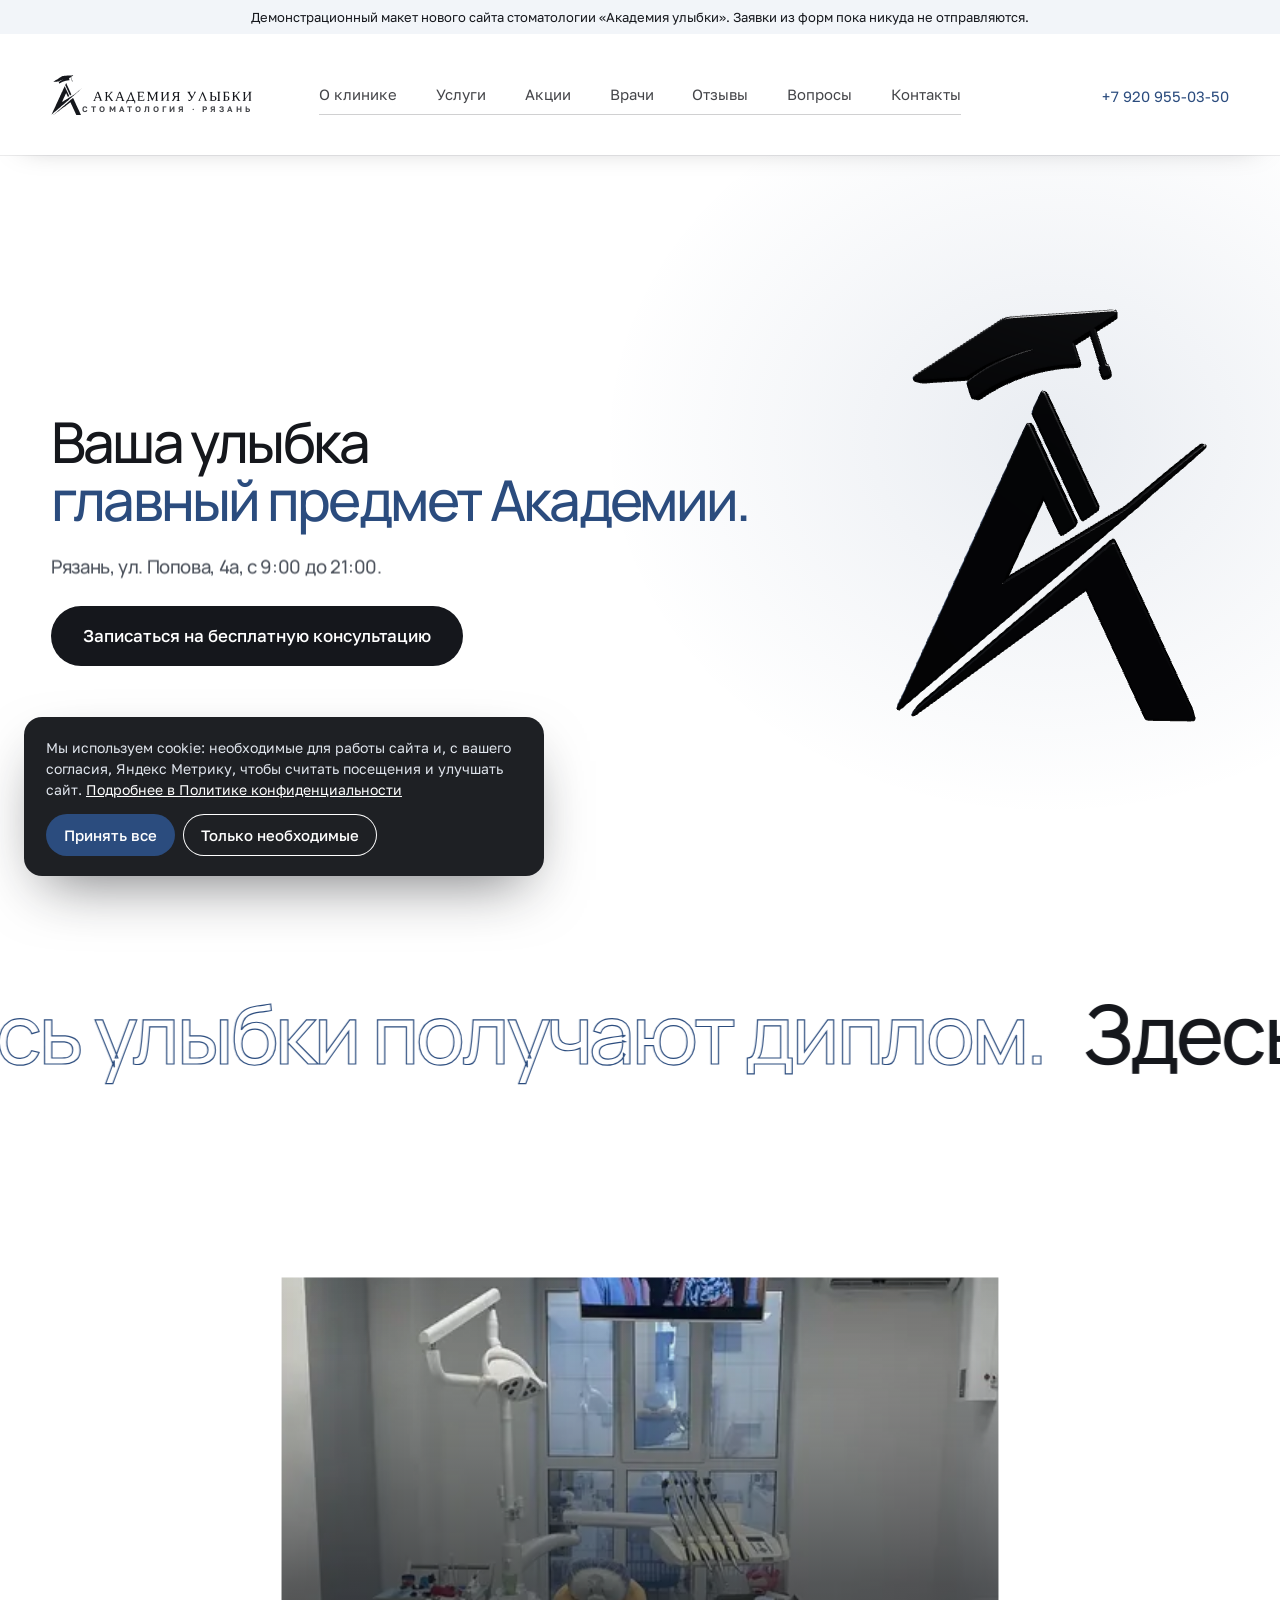
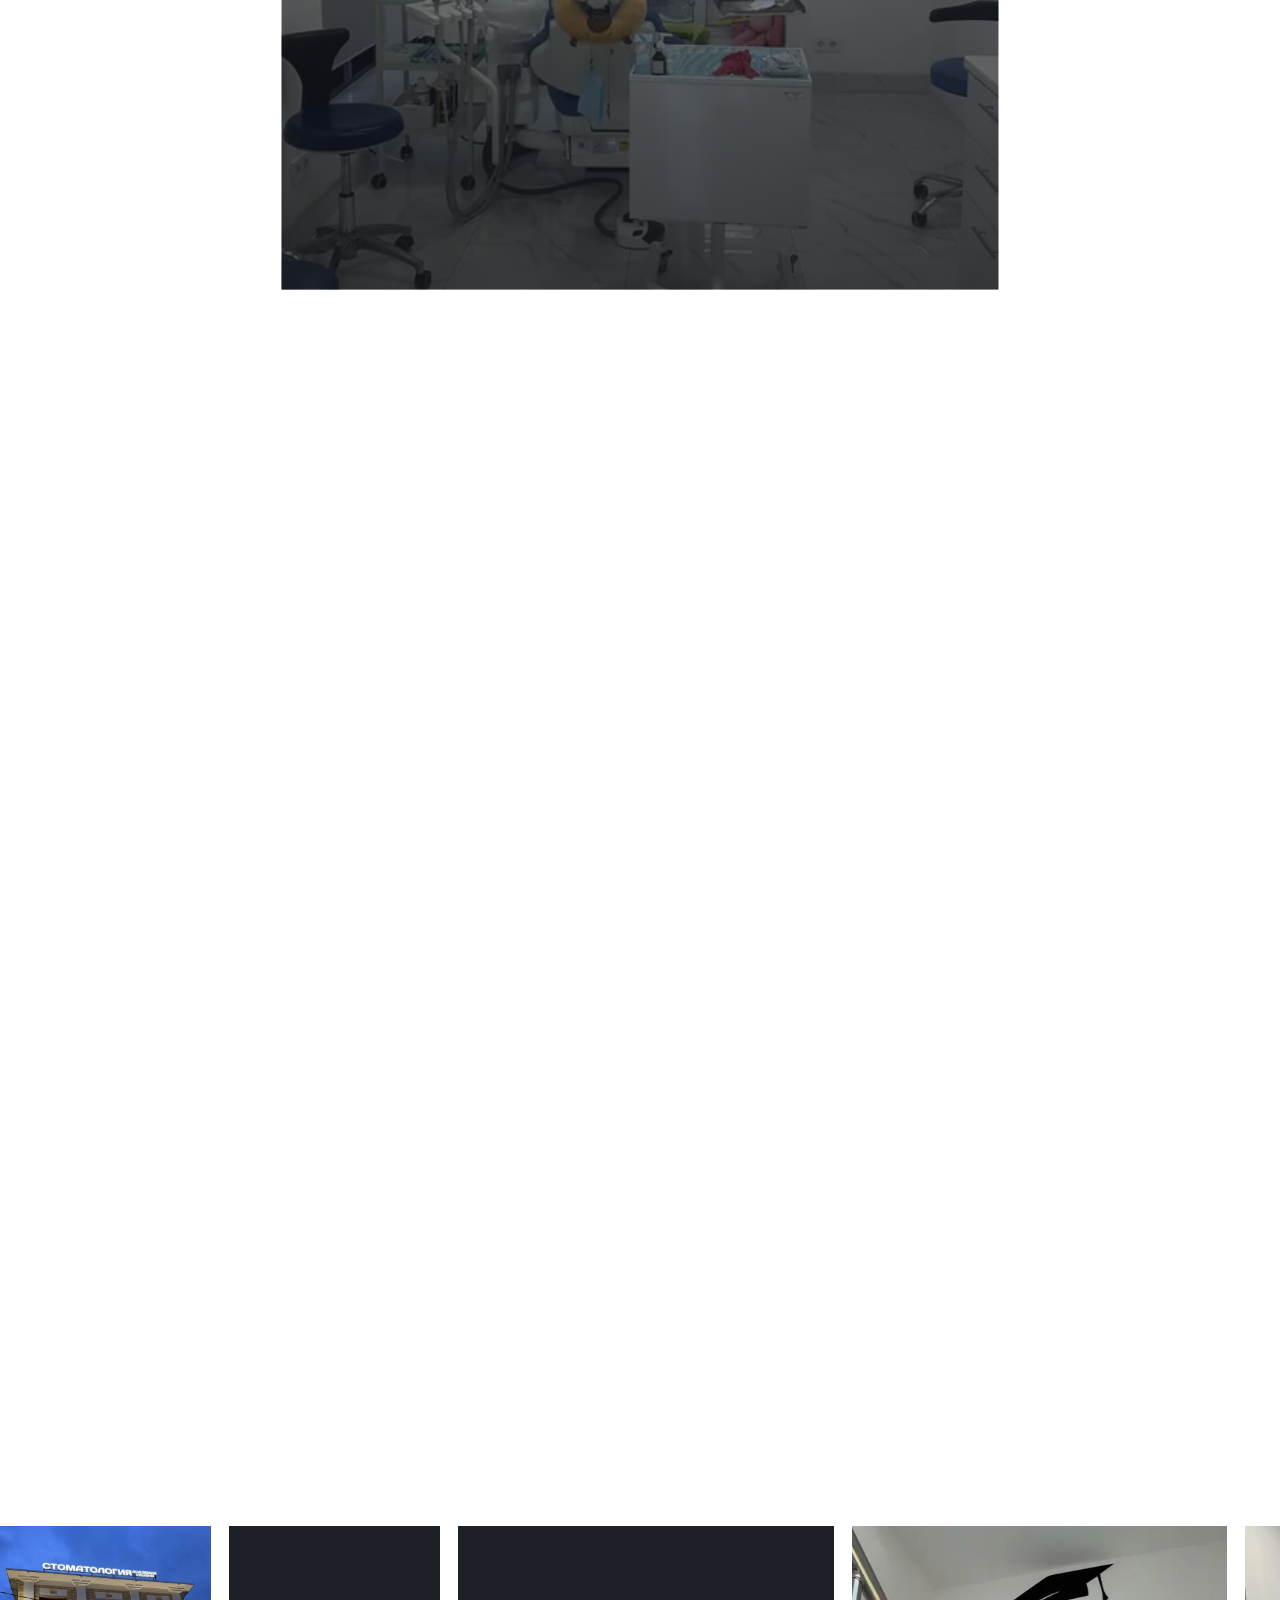
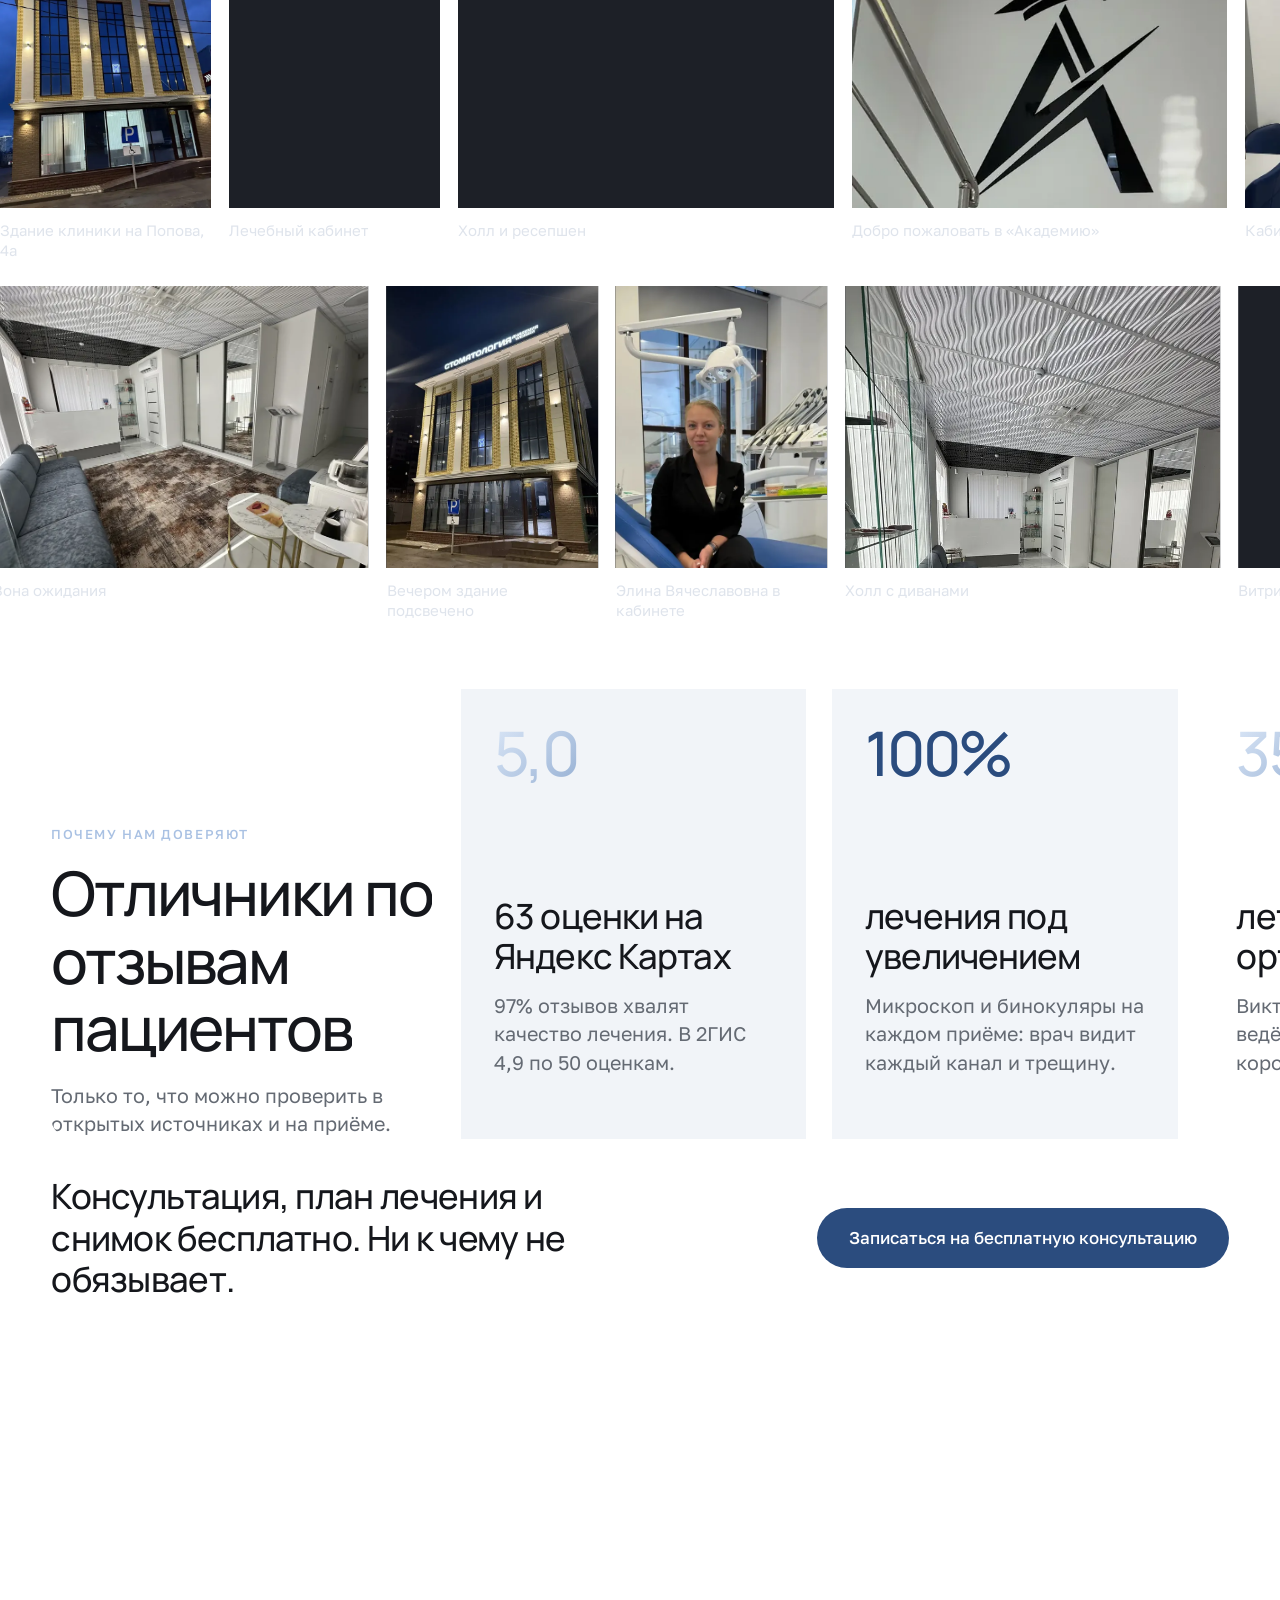
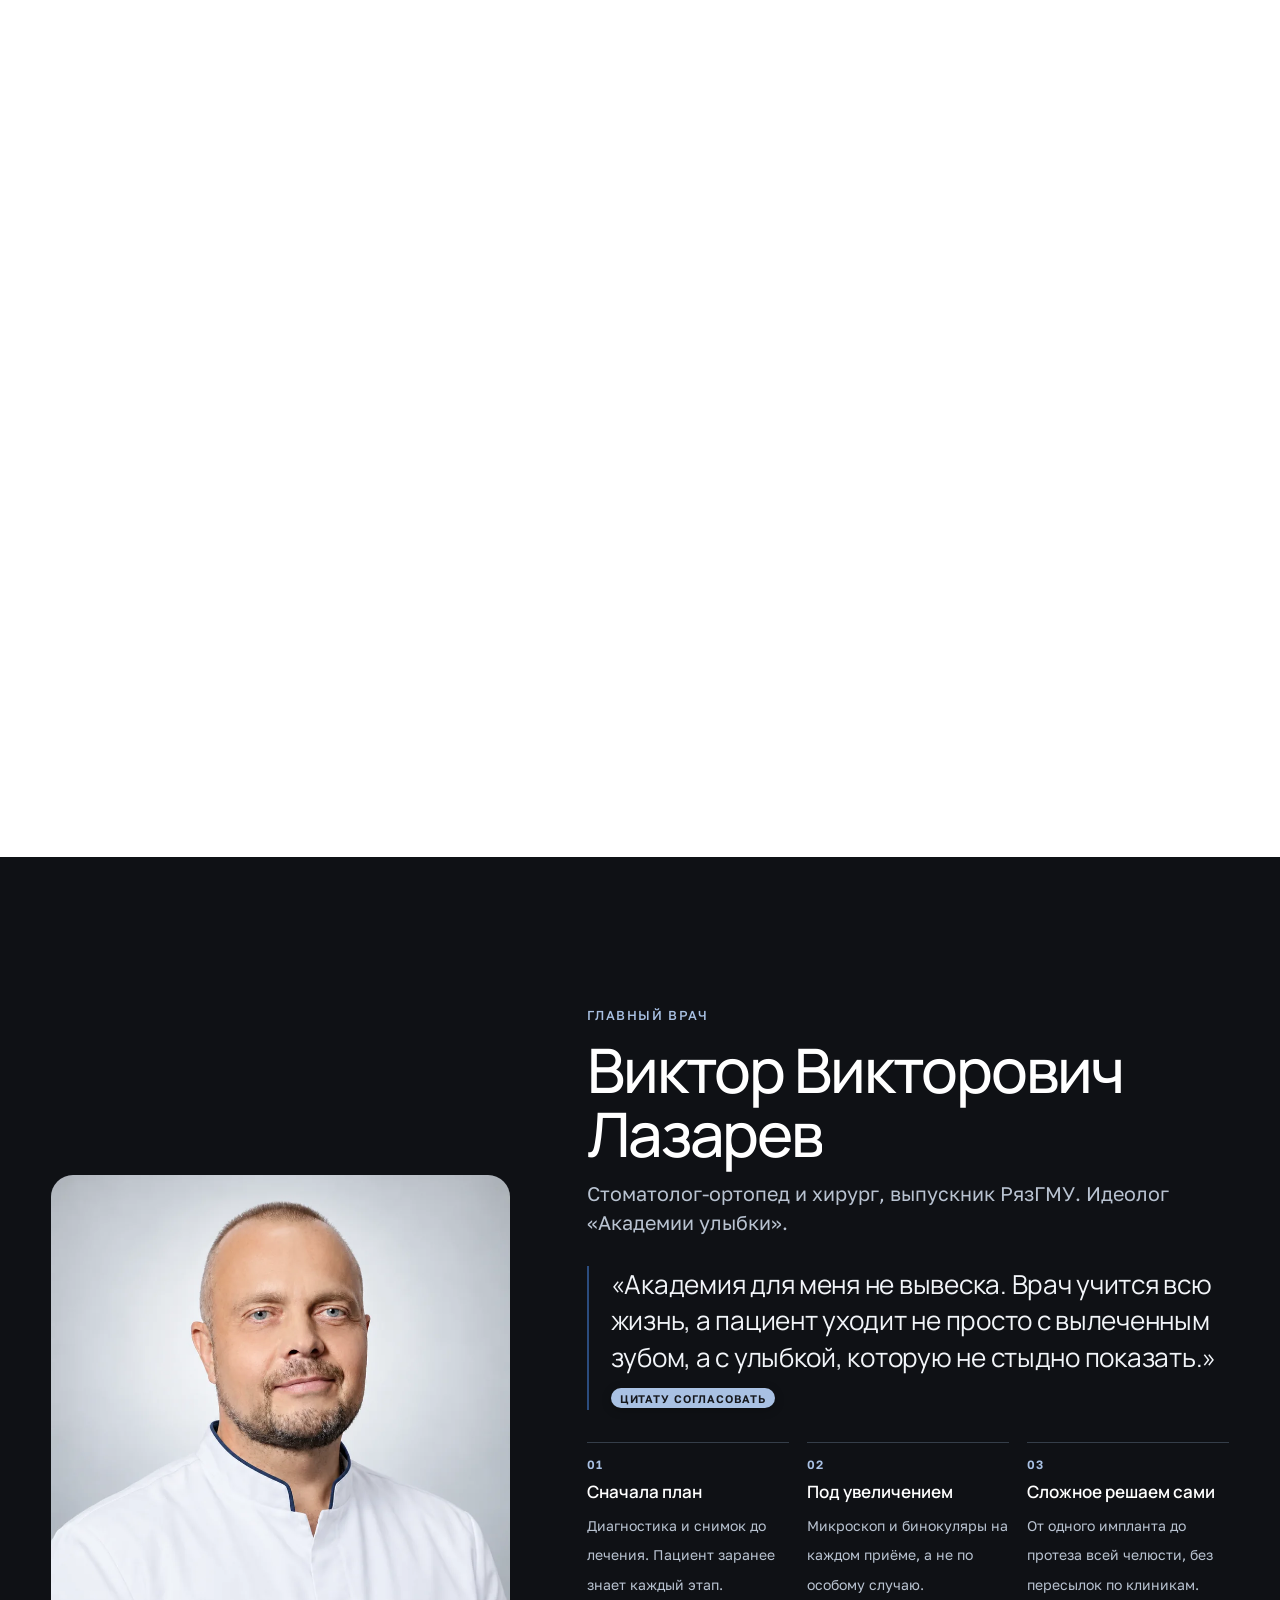
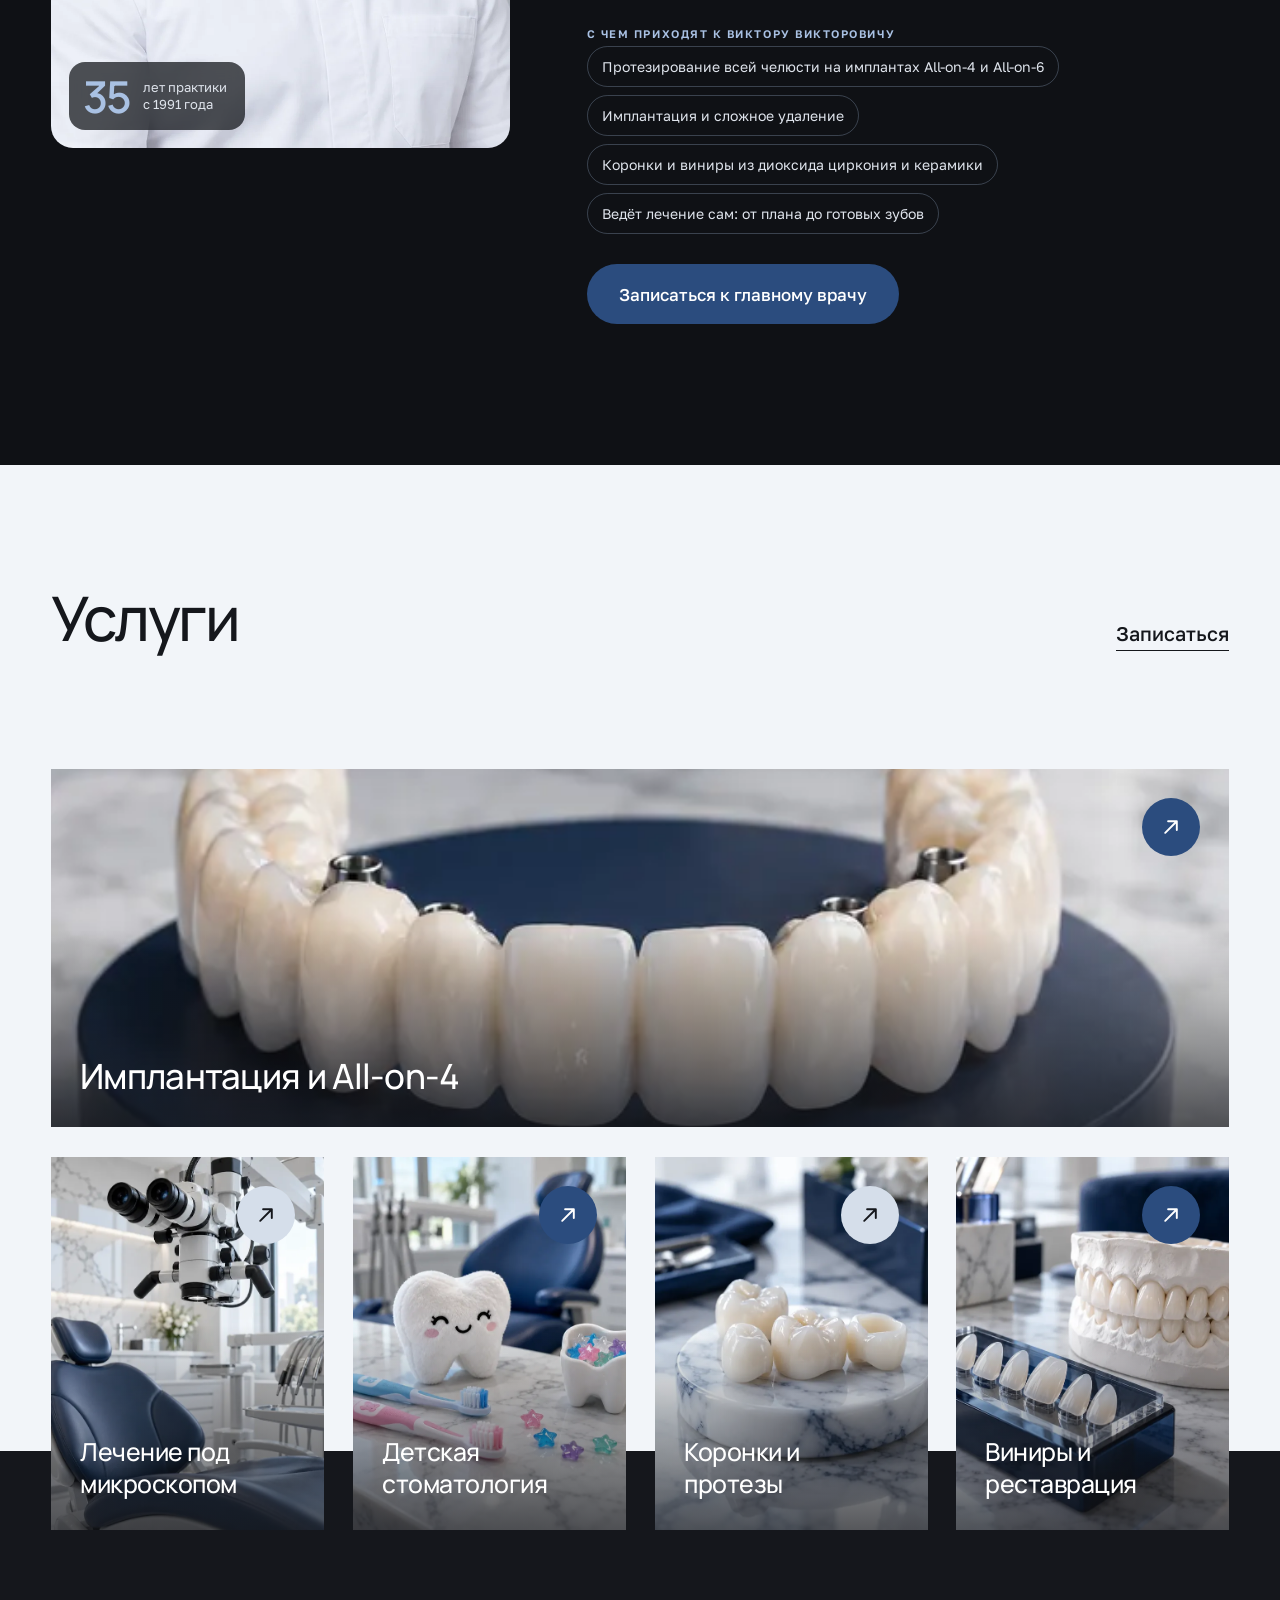
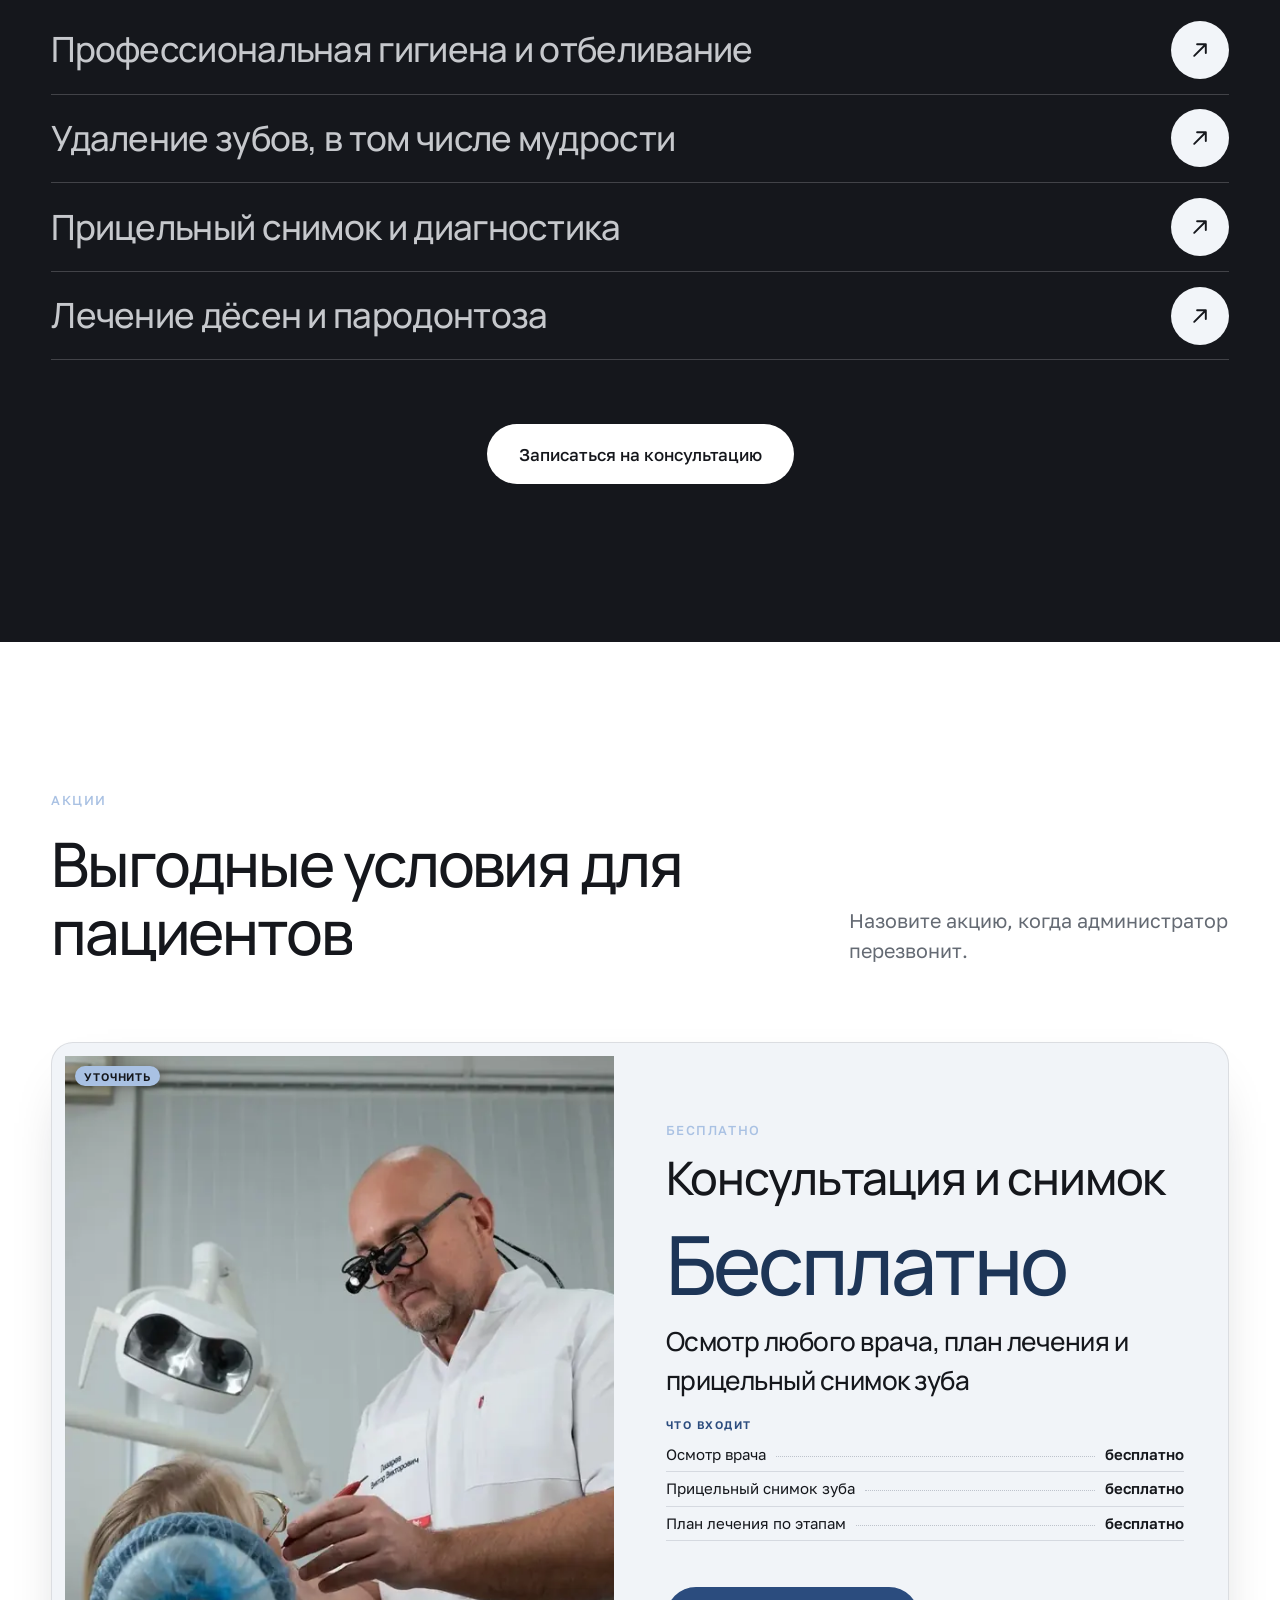
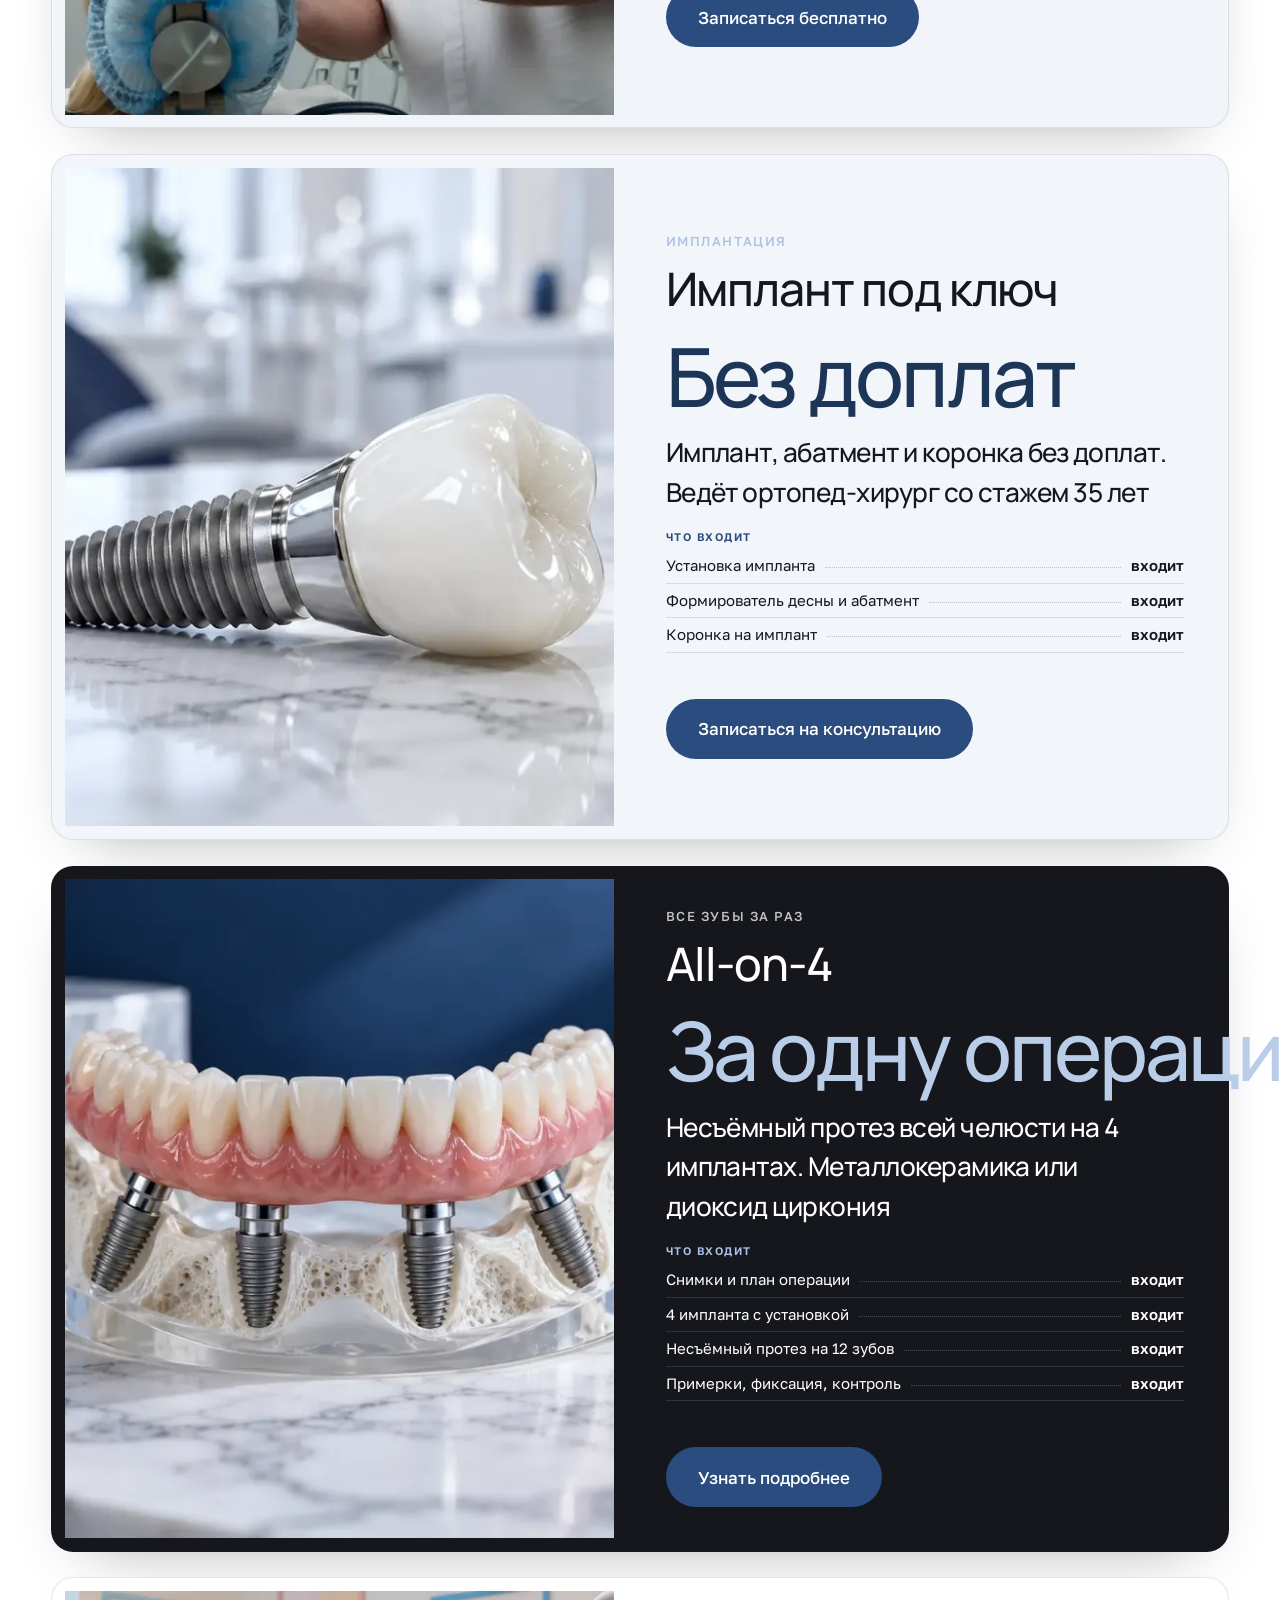
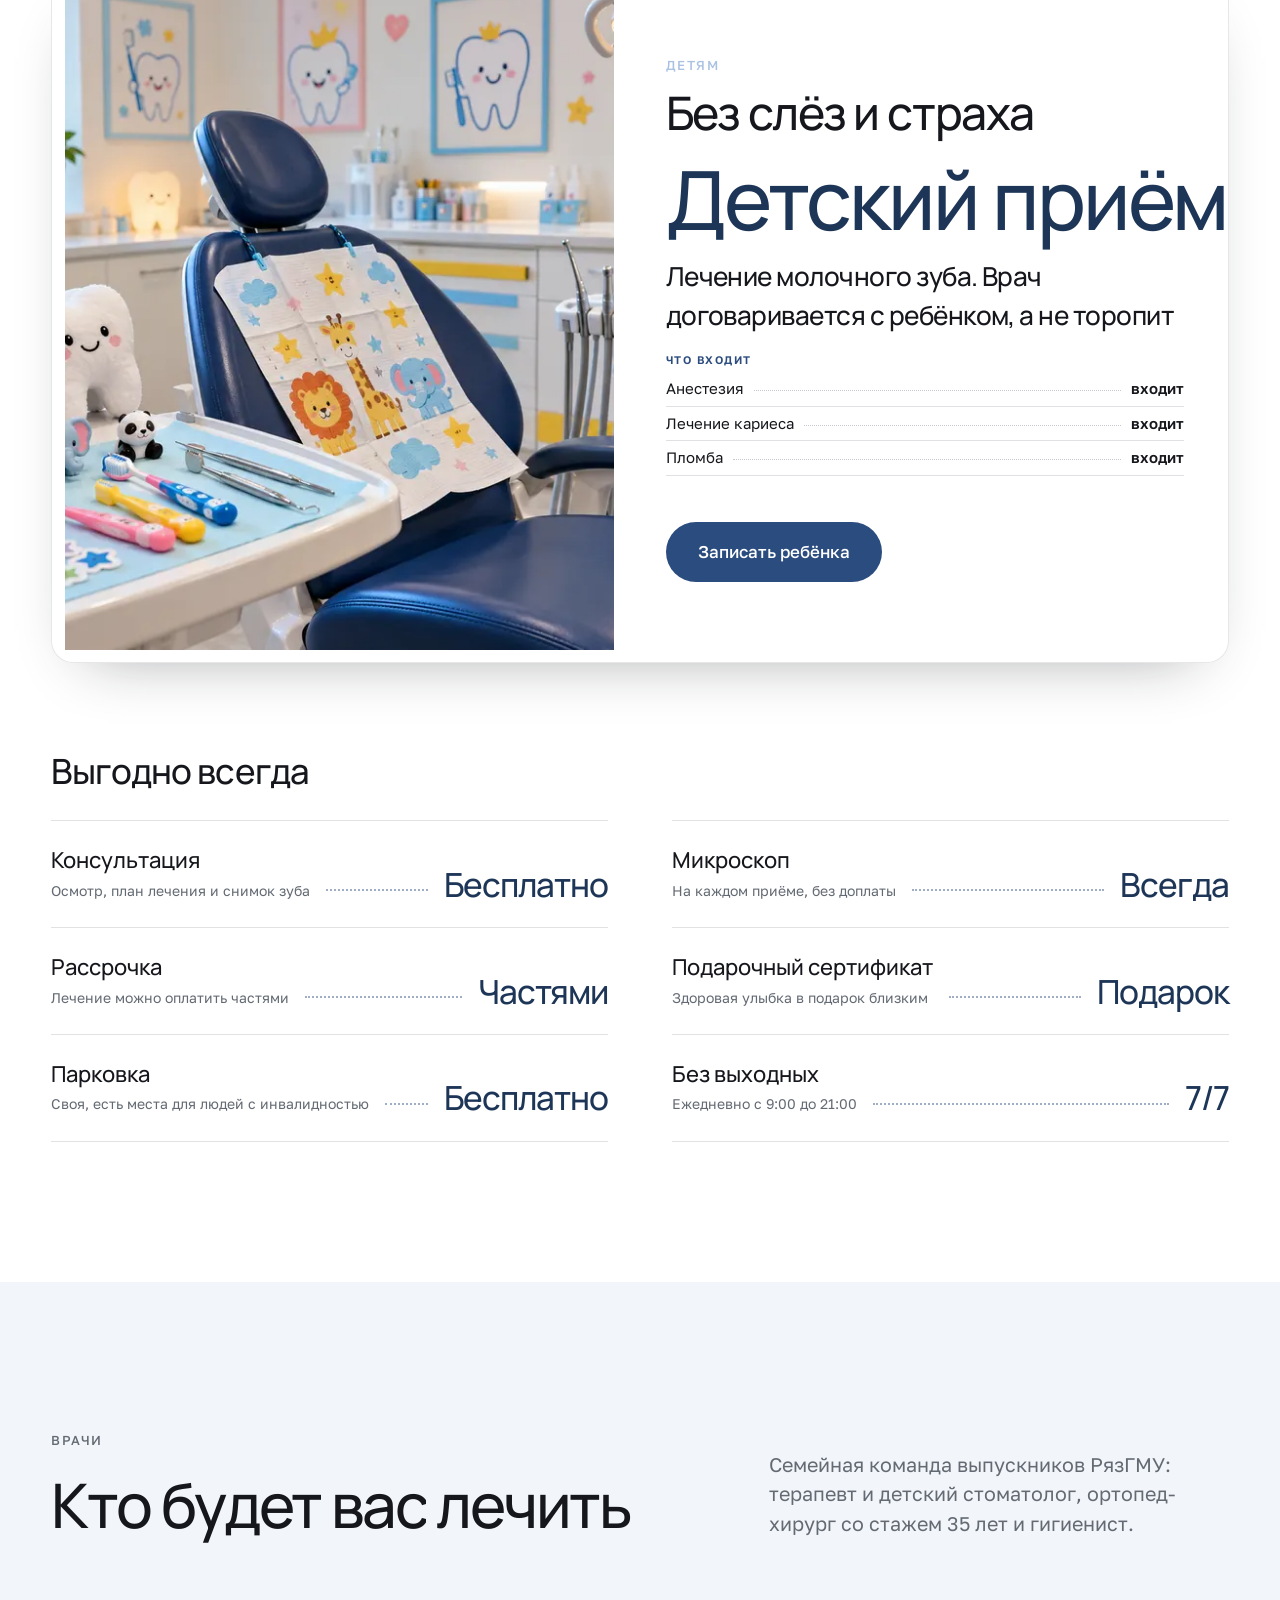
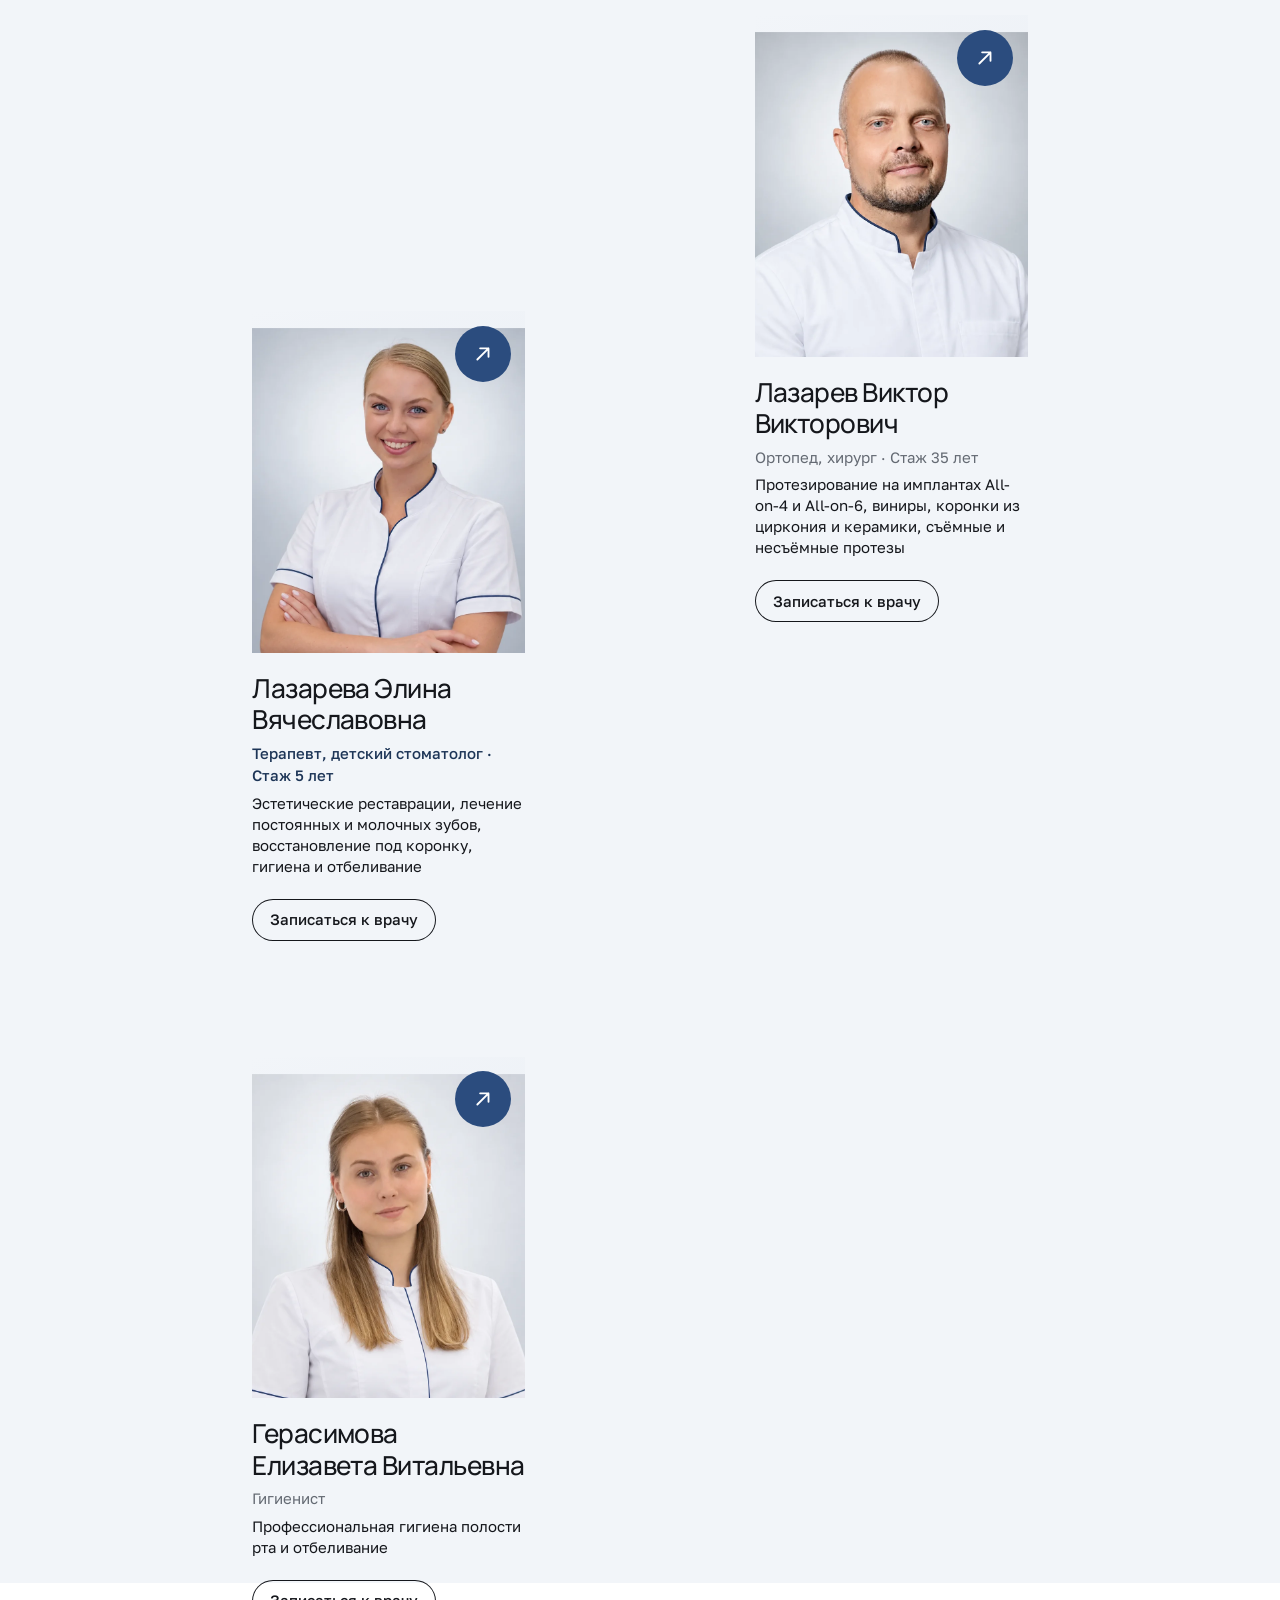
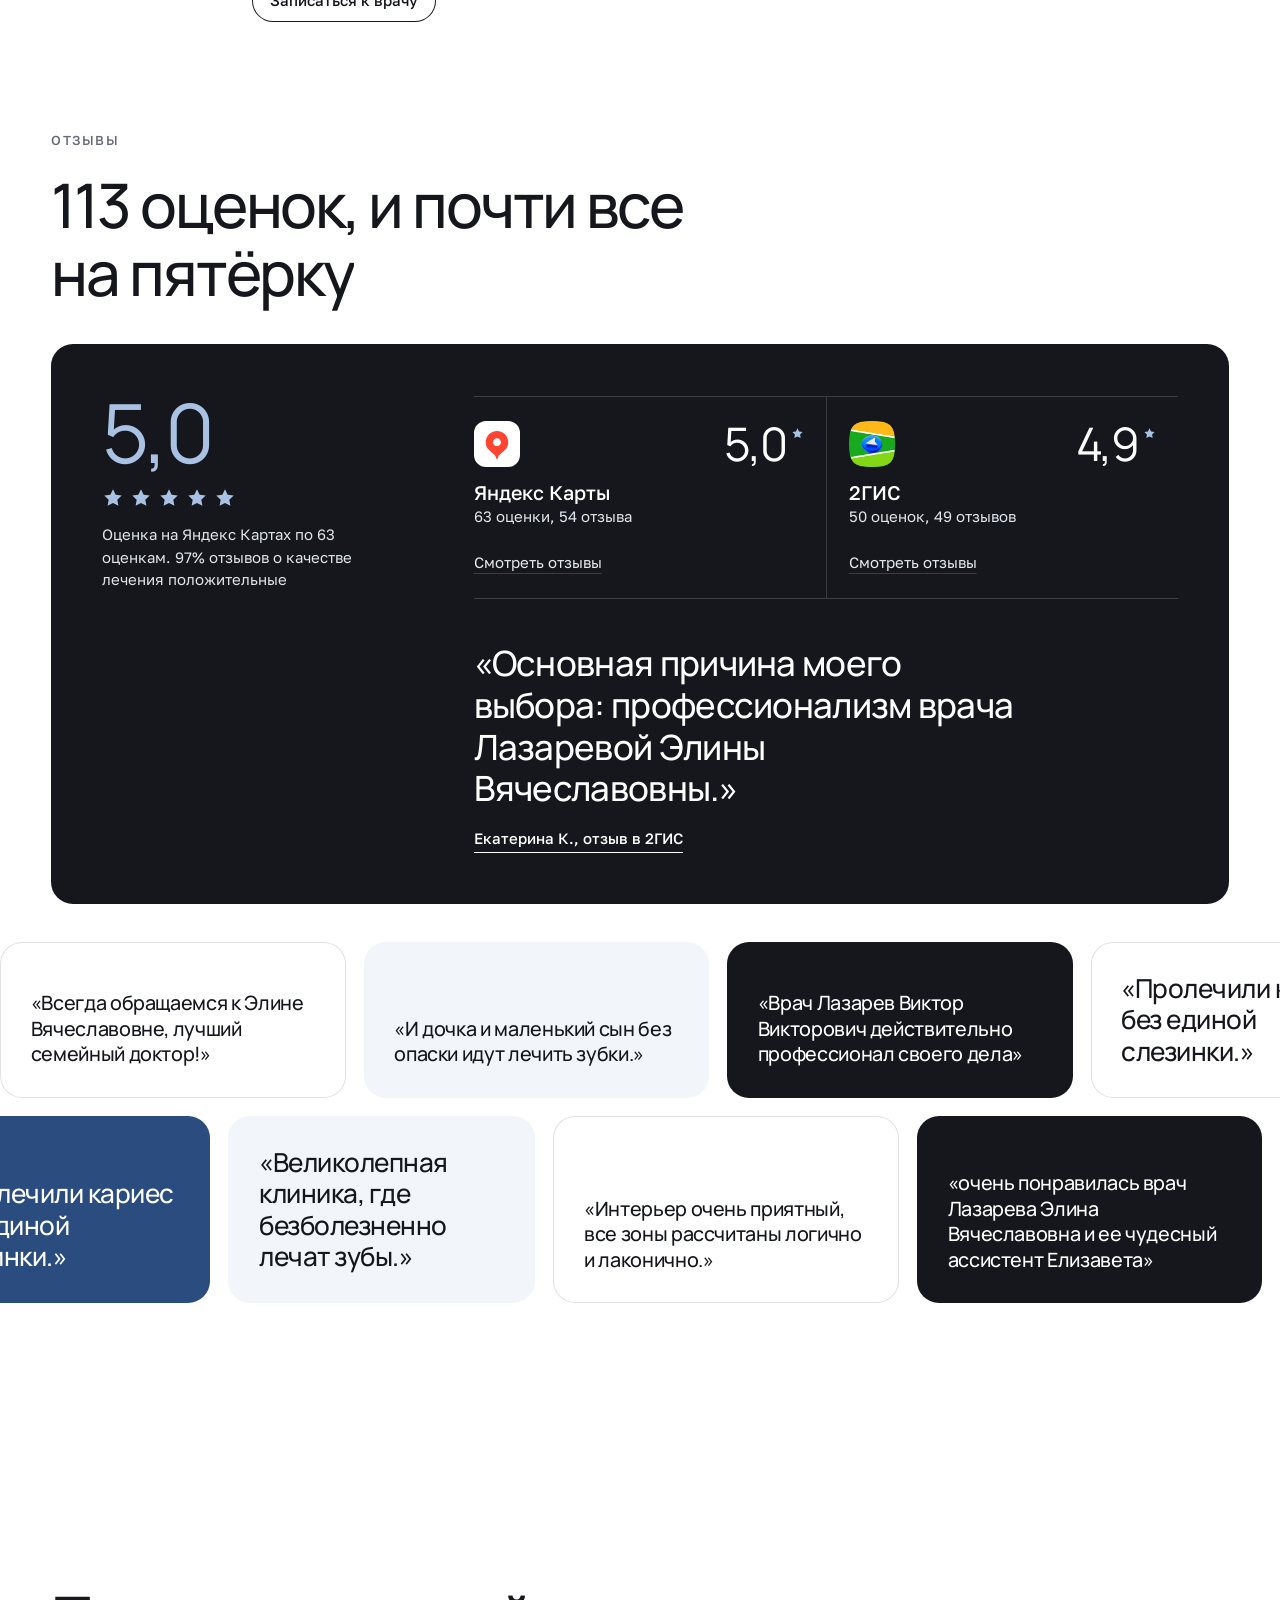
==== index.html @ 257b91fe "Без цен, секция главного врача, 3D-знак снова справа, слоган «Здесь улыбки получают диплом» - со стр" ====
<!doctype html>
<html lang="ru" data-page="home">
<head>
<meta charset="utf-8">
<meta name="viewport" content="width=device-width, initial-scale=1, viewport-fit=cover">
<title>Стоматология «Академия улыбки» в Рязани: лечение под микроскопом, импланты, дети</title>
<meta name="description" content="5,0 на Яндекс Картах. Лечение зубов под микроскопом, имплантация и All-on-4, коронки из циркония, детская стоматология. Рязань, ул. Попова, 4а, ежедневно с 9:00 до 21:00. Консультация и снимок бесплатно.">
<meta name="robots" content="noindex, nofollow">
<link rel="icon" type="image/svg+xml" href="images/brand/favicon.svg">
<meta property="og:type" content="website">
<meta property="og:title" content="Стоматология «Академия улыбки» в Рязани: лечение под микроскопом, импланты, дети">
<meta property="og:description" content="5,0 на Яндекс Картах. Лечение зубов под микроскопом, имплантация и All-on-4, коронки из циркония, детская стоматология. Рязань, ул. Попова, 4а, ежедневно с 9:00 до 21:00. Консультация и снимок бесплатно.">
<meta property="og:locale" content="ru_RU">
<meta name="theme-color" content="#15171c">
<link rel="preload" href="assets/fonts/golos-text-cyrillic.woff2" as="font" type="font/woff2" crossorigin>
<link rel="preload" href="assets/fonts/golos-text-latin.woff2" as="font" type="font/woff2" crossorigin>
<link rel="preload" href="assets/fonts/manrope-cyrillic.woff2" as="font" type="font/woff2" crossorigin>
<link rel="preload" href="assets/fonts/manrope-latin.woff2" as="font" type="font/woff2" crossorigin>
<link rel="stylesheet" href="assets/styles.css?v=au2">
<link rel="stylesheet" href="assets/akademiya.css?v=au8">
<script>
(function(d){d.classList.add("js");try{if(!matchMedia("(prefers-reduced-motion: reduce)").matches){d.classList.add("js-anim");d.classList.add("au-loading")}}catch(e){}
setTimeout(function(){if(!window.__umReady){d.classList.remove("js-anim","js-intro");d.classList.add("mb-ready")}},4000)})(document.documentElement);
(function(d){try{if(!matchMedia("(pointer: coarse)").matches)return;var w=-1;function m(u){var e=document.createElement("i");e.style.cssText="position:absolute;top:0;left:0;width:0;visibility:hidden;height:100"+u;d.appendChild(e);var h=e.getBoundingClientRect().height;d.removeChild(e);return h}function s(){if(innerWidth===w)return;w=innerWidth;var l=m("vh"),v=m("svh")||l;if(!l)return;d.style.setProperty("--vh",l/100+"px");d.style.setProperty("--svh",v/100+"px")}s();addEventListener("resize",s)}catch(e){}})(document.documentElement);
window.umImg=function(i){var f=i.getAttribute("data-fb");if(f){i.removeAttribute("data-fb");i.removeAttribute("srcset");i.src=f;return}var p=i.closest("[data-ph]");if(p)p.classList.add("ph-on");i.style.opacity="0"};
window.umLogo=function(i){var f=i.getAttribute("data-fb");if(f){i.removeAttribute("data-fb");i.src=f;return}var p=i.closest(".logo,.footer__big");if(p)p.classList.add("is-fallback");i.style.display="none"};
</script>
<script src="assets/vendor/gsap.min.js" defer></script>
<script src="assets/vendor/ScrollTrigger.min.js" defer></script>
<script src="assets/vendor/lenis.min.js" defer></script>
<script src="assets/preloader.js?v=au1" defer></script>
<script src="assets/app.js?v=au1" defer></script>
<script>if(matchMedia("(min-width: 761px)").matches)addEventListener("DOMContentLoaded",function(){var t=document.createElement("script");t.src="assets/logo-3d.js?v=au4";document.head.appendChild(t)})</script>
<script src="assets/cookie.js?v=886e3f70" data-privacy="#" data-ym="" defer></script>
<script type="application/ld+json">{"@context": "https://schema.org", "@type": "Dentist", "name": "Стоматология «Академия улыбки»", "telephone": "+7 920 955-03-50", "email": "academy_smile@mail.ru", "address": {"@type": "PostalAddress", "streetAddress": "ул. Попова, 4а", "addressLocality": "Рязань", "postalCode": "390006", "addressCountry": "RU"}, "geo": {"@type": "GeoCoordinates", "latitude": 54.624018, "longitude": 39.772021}, "openingHours": "Mo-Su 09:00-21:00", "sameAs": ["https://yandex.ru/maps/org/akademiya_ulybki/8207640702/", "https://2gis.ru/ryazan/firm/70000001099908866", "https://vk.com/smile_academy_rzn", "https://t.me/academy_smile62"]}</script>
</head>
<body>
<a class="skip" href="#main">К содержанию</a>
<div class="demo-bar">Демонстрационный макет нового сайта стоматологии «Академия улыбки». Заявки из форм пока никуда не отправляются.</div><script>(function(d,b){var h=b.offsetHeight;d.style.setProperty("--demo-h",h+"px");d.style.setProperty("--hdr-top",h+"px")})(document.documentElement,document.currentScript.previousElementSibling)</script><div class="pl" id="pl" aria-hidden="true">
  <div class="pl__half pl__half--a"></div><div class="pl__half pl__half--b"></div><svg class="pl__seam" viewBox="0 0 100 100" preserveAspectRatio="none"><line x1="-2" y1="77.05" x2="102" y2="35.45" pathLength="1"/></svg>
  <svg class="pl__logo" viewBox="190 30 540 670">
    <defs>
      <clipPath id="pl-clip-a"><path d="M247.4 597.6C254.8 591.2 263.6 583.6 270.8 577.3C278.3 570.8 287.6 562.8 291.5 559.5C295.1 556.5 302.2 550.3 306.3 546.7C308.1 545.1 311.4 542.3 313.7 540.3C315.9 538.4 318.6 536.1 319.7 535.2C320.7 534.2 323.4 531.9 325.8 529.8C328.2 527.8 330.8 525.6 331.6 524.8C332.5 524.1 335.5 521.4 338.3 519.0C341.2 516.6 345.5 512.8 348.0 510.7C350.4 508.6 353.6 505.8 355.1 504.5C356.7 503.2 359.0 501.2 360.4 500.0C367.4 493.9 372.2 489.7 373.3 488.8C374.0 488.3 376.3 486.3 378.5 484.3C380.7 482.4 383.0 480.4 383.5 480.0C384.1 479.5 390.1 474.4 396.9 468.5C409.7 457.4 424.7 444.3 427.1 442.3C427.9 441.7 429.8 440.0 431.5 438.6C441.6 429.8 450.2 422.3 451.6 421.2C452.3 420.6 455.7 417.7 459.2 414.7C478.5 398.1 482.2 394.9 485.9 391.7C488.1 389.7 491.3 387.0 493.0 385.5C494.7 384.0 499.2 380.2 502.8 377.0C506.5 373.8 510.6 370.3 511.9 369.2C513.2 368.1 517.4 364.4 521.3 361.0C525.2 357.6 529.6 353.9 531.0 352.7C532.4 351.5 536.4 347.9 540.0 344.8C543.6 341.7 548.6 337.4 551.2 335.2C553.7 333.0 557.4 329.7 559.5 328.0C561.5 326.3 564.4 323.8 565.9 322.5C567.4 321.2 571.1 318.0 574.2 315.3C577.3 312.6 581.6 308.9 583.8 307.0C586.0 305.1 589.5 301.9 591.5 299.9C594.6 296.7 597.9 293.8 609.4 283.8C610.4 282.9 612.6 281.1 614.2 279.7C615.8 278.3 617.9 276.5 618.8 275.7C619.8 274.9 622.1 272.8 624.0 271.1C634.6 261.9 636.3 260.4 637.4 259.5C643.4 254.5 671.9 228.9 673.3 227.2C673.9 226.5 673.6 226.2 672.7 226.6C672.0 227.0 662.4 234.7 655.5 240.3C653.0 242.4 650.4 244.5 649.8 245.0C649.2 245.5 646.9 247.3 644.7 249.2C642.4 251.0 639.5 253.4 638.2 254.5C633.2 258.5 620.0 269.6 607.5 280.2C603.2 283.8 598.9 287.4 598.0 288.2C593.3 292.1 590.3 294.6 589.0 295.8C588.2 296.6 584.8 299.4 581.5 302.2C578.3 304.9 574.8 307.9 573.8 308.7C568.5 313.5 563.8 316.7 554.5 322.4C551.9 323.9 547.1 326.9 543.7 329.0C540.3 331.1 536.4 333.4 535.0 334.3C533.6 335.1 529.2 337.8 525.2 340.3C521.1 342.8 516.1 345.8 514.0 347.1C511.9 348.3 509.2 350.0 508.0 350.7C506.8 351.5 504.0 353.2 501.7 354.6C499.4 356.0 496.2 357.9 494.7 358.9C493.1 359.8 490.4 361.5 488.7 362.5C485.5 364.5 480.5 367.5 478.3 368.8C477.7 369.2 476.0 370.2 474.7 371.1C473.3 371.9 467.9 375.2 462.7 378.3C457.4 381.5 451.4 385.2 449.2 386.5C447.0 387.8 443.5 389.9 441.5 391.2C439.5 392.5 436.7 394.2 435.3 395.0C432.1 396.9 424.6 401.5 422.5 402.8C421.6 403.4 418.5 405.3 415.7 407.0C412.8 408.7 410.0 410.4 409.3 410.8C405.5 413.3 394.6 419.9 393.4 420.4C391.8 421.1 391.2 420.8 391.7 419.5C392.4 417.5 401.1 398.6 404.9 390.7C405.7 388.9 406.9 386.4 407.5 385.0C408.1 383.6 409.7 380.1 411.1 377.2C412.5 374.2 416.2 366.1 419.5 359.0C425.2 346.6 426.3 344.3 431.8 332.3C433.3 329.3 435.4 324.7 436.5 322.2C438.7 317.3 442.1 310.0 446.2 301.3C449.1 295.0 449.4 294.8 451.2 298.4C451.9 299.7 453.6 303.5 455.1 306.7C463.0 324.1 463.4 324.8 468.3 335.3C468.7 336.3 470.4 339.9 471.9 343.1C473.4 346.4 474.8 349.2 475.1 349.4C475.6 349.7 476.9 348.9 483.2 344.5C486.1 342.4 489.6 339.9 490.9 339.0C492.4 337.9 493.3 337.1 493.3 336.7C493.3 335.9 492.8 334.8 489.6 327.8C488.2 324.9 486.6 321.4 486.0 320.2C485.4 318.9 483.8 315.4 482.4 312.5C481.0 309.6 479.1 305.4 478.2 303.3C477.2 301.2 475.3 297.1 473.9 294.2C472.5 291.2 471.2 288.3 470.9 287.7C470.4 286.4 464.3 273.2 462.4 269.3C461.8 268.0 460.3 264.8 459.2 262.3C458.0 259.9 455.5 254.4 453.5 250.2C451.5 246.0 449.4 241.3 448.8 239.8C448.1 238.4 446.4 234.7 445.0 231.7C443.6 228.6 440.9 223.0 439.2 219.2C430.3 199.9 429.0 197.2 428.4 197.2C428.1 197.2 425.0 203.4 420.0 214.3C415.6 223.8 411.0 233.8 409.7 236.7C406.6 243.3 405.2 246.1 404.4 248.0C401.3 254.9 399.9 257.8 399.1 259.7C394.2 270.1 393.0 272.8 392.2 274.5C391.8 275.6 390.5 278.3 389.5 280.5C387.3 285.2 383.6 292.9 381.3 298.2C380.3 300.2 378.9 303.3 378.1 305.0C377.3 306.7 375.9 309.7 375.0 311.7C373.0 316.0 362.2 339.6 360.6 343.0C359.9 344.4 356.8 351.1 353.6 358.0C347.0 372.4 346.8 372.9 342.5 382.1C340.8 385.8 339.3 389.0 339.3 389.1C339.3 389.2 338.5 391.1 337.4 393.4C336.3 395.6 334.2 400.2 332.7 403.5C331.2 406.8 328.7 412.2 327.1 415.4C325.6 418.6 324.3 421.4 324.3 421.5C324.3 421.6 323.6 423.3 322.6 425.3C321.7 427.2 319.3 432.4 317.3 436.8C315.2 441.2 312.3 447.7 310.7 451.2C309.0 454.7 307.4 458.3 306.9 459.3C306.5 460.3 305.0 463.5 303.7 466.3C302.4 469.2 300.0 474.3 298.4 477.7C296.9 481.1 294.4 486.4 292.9 489.5C291.5 492.6 290.0 495.9 289.6 496.7C289.3 497.6 288.4 499.6 287.6 501.2C286.7 502.8 285.6 505.3 285.0 506.7C284.4 508.0 282.9 511.3 281.7 514.0C279.5 518.6 275.4 527.6 264.3 551.5C261.5 557.6 257.5 566.4 255.3 571.2C253.1 575.9 250.6 581.3 249.8 583.1C247.6 587.9 245.6 591.9 244.2 594.0C243.5 595.0 243.0 596.1 243.0 596.7C243.0 597.2 242.7 598.3 242.3 599.2C241.6 600.8 241.5 602.0 242.0 602.0C242.1 602.0 244.6 600.0 247.4 597.6Z"/></clipPath>
      <linearGradient id="pl-gold" x1="0" y1="0" x2="1" y2="1"><stop offset="0" stop-color="#dbe7f7"/><stop offset=".5" stop-color="#7d9cc9"/><stop offset="1" stop-color="#1d3557"/></linearGradient>
    </defs>
    <g class="pl__shards" clip-path="url(#pl-clip-a)"></g>
    <g class="pl__mark"><path class="pl-seg pl-a" d="M247.4 597.6C254.8 591.2 263.6 583.6 270.8 577.3C278.3 570.8 287.6 562.8 291.5 559.5C295.1 556.5 302.2 550.3 306.3 546.7C308.1 545.1 311.4 542.3 313.7 540.3C315.9 538.4 318.6 536.1 319.7 535.2C320.7 534.2 323.4 531.9 325.8 529.8C328.2 527.8 330.8 525.6 331.6 524.8C332.5 524.1 335.5 521.4 338.3 519.0C341.2 516.6 345.5 512.8 348.0 510.7C350.4 508.6 353.6 505.8 355.1 504.5C356.7 503.2 359.0 501.2 360.4 500.0C367.4 493.9 372.2 489.7 373.3 488.8C374.0 488.3 376.3 486.3 378.5 484.3C380.7 482.4 383.0 480.4 383.5 480.0C384.1 479.5 390.1 474.4 396.9 468.5C409.7 457.4 424.7 444.3 427.1 442.3C427.9 441.7 429.8 440.0 431.5 438.6C441.6 429.8 450.2 422.3 451.6 421.2C452.3 420.6 455.7 417.7 459.2 414.7C478.5 398.1 482.2 394.9 485.9 391.7C488.1 389.7 491.3 387.0 493.0 385.5C494.7 384.0 499.2 380.2 502.8 377.0C506.5 373.8 510.6 370.3 511.9 369.2C513.2 368.1 517.4 364.4 521.3 361.0C525.2 357.6 529.6 353.9 531.0 352.7C532.4 351.5 536.4 347.9 540.0 344.8C543.6 341.7 548.6 337.4 551.2 335.2C553.7 333.0 557.4 329.7 559.5 328.0C561.5 326.3 564.4 323.8 565.9 322.5C567.4 321.2 571.1 318.0 574.2 315.3C577.3 312.6 581.6 308.9 583.8 307.0C586.0 305.1 589.5 301.9 591.5 299.9C594.6 296.7 597.9 293.8 609.4 283.8C610.4 282.9 612.6 281.1 614.2 279.7C615.8 278.3 617.9 276.5 618.8 275.7C619.8 274.9 622.1 272.8 624.0 271.1C634.6 261.9 636.3 260.4 637.4 259.5C643.4 254.5 671.9 228.9 673.3 227.2C673.9 226.5 673.6 226.2 672.7 226.6C672.0 227.0 662.4 234.7 655.5 240.3C653.0 242.4 650.4 244.5 649.8 245.0C649.2 245.5 646.9 247.3 644.7 249.2C642.4 251.0 639.5 253.4 638.2 254.5C633.2 258.5 620.0 269.6 607.5 280.2C603.2 283.8 598.9 287.4 598.0 288.2C593.3 292.1 590.3 294.6 589.0 295.8C588.2 296.6 584.8 299.4 581.5 302.2C578.3 304.9 574.8 307.9 573.8 308.7C568.5 313.5 563.8 316.7 554.5 322.4C551.9 323.9 547.1 326.9 543.7 329.0C540.3 331.1 536.4 333.4 535.0 334.3C533.6 335.1 529.2 337.8 525.2 340.3C521.1 342.8 516.1 345.8 514.0 347.1C511.9 348.3 509.2 350.0 508.0 350.7C506.8 351.5 504.0 353.2 501.7 354.6C499.4 356.0 496.2 357.9 494.7 358.9C493.1 359.8 490.4 361.5 488.7 362.5C485.5 364.5 480.5 367.5 478.3 368.8C477.7 369.2 476.0 370.2 474.7 371.1C473.3 371.9 467.9 375.2 462.7 378.3C457.4 381.5 451.4 385.2 449.2 386.5C447.0 387.8 443.5 389.9 441.5 391.2C439.5 392.5 436.7 394.2 435.3 395.0C432.1 396.9 424.6 401.5 422.5 402.8C421.6 403.4 418.5 405.3 415.7 407.0C412.8 408.7 410.0 410.4 409.3 410.8C405.5 413.3 394.6 419.9 393.4 420.4C391.8 421.1 391.2 420.8 391.7 419.5C392.4 417.5 401.1 398.6 404.9 390.7C405.7 388.9 406.9 386.4 407.5 385.0C408.1 383.6 409.7 380.1 411.1 377.2C412.5 374.2 416.2 366.1 419.5 359.0C425.2 346.6 426.3 344.3 431.8 332.3C433.3 329.3 435.4 324.7 436.5 322.2C438.7 317.3 442.1 310.0 446.2 301.3C449.1 295.0 449.4 294.8 451.2 298.4C451.9 299.7 453.6 303.5 455.1 306.7C463.0 324.1 463.4 324.8 468.3 335.3C468.7 336.3 470.4 339.9 471.9 343.1C473.4 346.4 474.8 349.2 475.1 349.4C475.6 349.7 476.9 348.9 483.2 344.5C486.1 342.4 489.6 339.9 490.9 339.0C492.4 337.9 493.3 337.1 493.3 336.7C493.3 335.9 492.8 334.8 489.6 327.8C488.2 324.9 486.6 321.4 486.0 320.2C485.4 318.9 483.8 315.4 482.4 312.5C481.0 309.6 479.1 305.4 478.2 303.3C477.2 301.2 475.3 297.1 473.9 294.2C472.5 291.2 471.2 288.3 470.9 287.7C470.4 286.4 464.3 273.2 462.4 269.3C461.8 268.0 460.3 264.8 459.2 262.3C458.0 259.9 455.5 254.4 453.5 250.2C451.5 246.0 449.4 241.3 448.8 239.8C448.1 238.4 446.4 234.7 445.0 231.7C443.6 228.6 440.9 223.0 439.2 219.2C430.3 199.9 429.0 197.2 428.4 197.2C428.1 197.2 425.0 203.4 420.0 214.3C415.6 223.8 411.0 233.8 409.7 236.7C406.6 243.3 405.2 246.1 404.4 248.0C401.3 254.9 399.9 257.8 399.1 259.7C394.2 270.1 393.0 272.8 392.2 274.5C391.8 275.6 390.5 278.3 389.5 280.5C387.3 285.2 383.6 292.9 381.3 298.2C380.3 300.2 378.9 303.3 378.1 305.0C377.3 306.7 375.9 309.7 375.0 311.7C373.0 316.0 362.2 339.6 360.6 343.0C359.9 344.4 356.8 351.1 353.6 358.0C347.0 372.4 346.8 372.9 342.5 382.1C340.8 385.8 339.3 389.0 339.3 389.1C339.3 389.2 338.5 391.1 337.4 393.4C336.3 395.6 334.2 400.2 332.7 403.5C331.2 406.8 328.7 412.2 327.1 415.4C325.6 418.6 324.3 421.4 324.3 421.5C324.3 421.6 323.6 423.3 322.6 425.3C321.7 427.2 319.3 432.4 317.3 436.8C315.2 441.2 312.3 447.7 310.7 451.2C309.0 454.7 307.4 458.3 306.9 459.3C306.5 460.3 305.0 463.5 303.7 466.3C302.4 469.2 300.0 474.3 298.4 477.7C296.9 481.1 294.4 486.4 292.9 489.5C291.5 492.6 290.0 495.9 289.6 496.7C289.3 497.6 288.4 499.6 287.6 501.2C286.7 502.8 285.6 505.3 285.0 506.7C284.4 508.0 282.9 511.3 281.7 514.0C279.5 518.6 275.4 527.6 264.3 551.5C261.5 557.6 257.5 566.4 255.3 571.2C253.1 575.9 250.6 581.3 249.8 583.1C247.6 587.9 245.6 591.9 244.2 594.0C243.5 595.0 243.0 596.1 243.0 596.7C243.0 597.2 242.7 598.3 242.3 599.2C241.6 600.8 241.5 602.0 242.0 602.0C242.1 602.0 244.6 600.0 247.4 597.6Z"/><path class="pl-seg pl-thin" d="M506.2 328.2C506.6 328.0 508.4 326.8 510.2 325.5C512.0 324.2 515.9 321.4 518.8 319.3C521.8 317.3 524.3 315.4 524.6 315.1C524.9 314.6 524.0 311.6 522.8 309.9C522.6 309.5 521.8 307.7 521.0 306.0C520.3 304.3 519.1 301.7 518.5 300.3C517.1 297.6 511.8 286.0 509.5 281.0C508.7 279.3 507.1 275.7 505.9 273.2C504.7 270.6 502.1 264.9 500.1 260.5C498.1 256.1 495.7 251.1 494.9 249.3C494.1 247.6 492.9 244.9 492.2 243.3C491.5 241.8 490.6 240.0 490.3 239.5C490.0 239.0 489.4 237.7 489.0 236.7C488.6 235.7 487.1 232.4 485.6 229.2C482.4 222.3 482.1 221.6 480.5 218.0C479.8 216.4 479.1 215.0 479.0 214.8C478.8 214.6 478.0 213.0 477.2 211.1C476.4 209.3 473.4 202.8 470.5 196.6C467.7 190.4 465.3 185.3 465.3 185.2C465.3 185.1 464.5 183.3 463.5 181.1C461.6 177.1 460.2 174.1 454.0 160.7C450.6 153.3 449.9 152.0 449.2 152.0C449.0 152.0 447.7 154.4 446.4 157.2C445.0 160.1 442.7 165.0 441.3 168.0C437.0 177.0 436.0 179.7 436.2 180.8C436.3 181.3 437.4 183.7 438.5 186.2C439.7 188.7 442.1 193.7 443.7 197.3C449.7 210.2 450.6 212.2 451.8 214.8C452.5 216.3 454.0 219.4 455.0 221.7C456.1 224.0 458.5 229.3 460.5 233.5C462.5 237.7 464.7 242.6 465.5 244.3C466.3 246.1 467.5 248.7 468.2 250.2C469.0 251.6 470.1 254.1 470.8 255.7C471.5 257.2 473.0 260.5 474.2 263.0C479.1 273.6 482.8 281.6 485.5 287.5C487.1 291.0 489.7 296.6 491.4 300.0C493.0 303.5 494.3 306.3 494.3 306.4C494.3 306.5 495.6 309.3 497.1 312.6C498.7 315.8 500.8 320.5 502.0 323.0C503.9 327.2 504.8 328.7 505.3 328.7C505.4 328.6 505.8 328.5 506.2 328.2Z"/><path class="pl-seg pl-sw" d="M662.1 611.2C662.2 611.0 661.8 609.6 661.2 608.3C660.0 605.6 656.6 598.2 654.8 594.3C654.1 593.0 652.6 589.7 651.5 587.2C650.3 584.6 647.9 579.4 646.2 575.7C644.4 571.9 642.3 567.4 641.5 565.7C640.0 562.3 635.6 552.6 632.2 545.3C631.0 542.9 629.2 539.0 628.1 536.7C627.1 534.4 625.0 529.9 623.6 526.8C620.0 519.3 615.8 510.1 614.5 507.0C613.9 505.6 612.3 502.3 611.0 499.6C609.7 496.8 608.7 494.6 608.7 494.5C608.7 494.4 607.1 490.9 605.1 486.8C603.2 482.6 600.9 477.6 600.0 475.7C597.9 470.9 582.3 437.3 580.4 433.3C579.6 431.6 578.3 428.7 577.5 427.0C576.7 425.3 575.3 422.0 574.2 419.8C573.2 417.6 570.0 410.6 567.0 404.2C564.0 397.8 561.4 392.1 561.2 391.5C558.5 385.7 557.1 382.7 555.9 380.2C555.2 378.5 553.9 375.6 552.9 373.7C552.0 371.7 550.7 368.8 549.9 367.2C548.4 363.8 548.1 363.3 547.5 363.3C547.2 363.3 545.5 364.6 543.7 366.2C541.9 367.9 539.3 370.1 538.0 371.2C536.6 372.3 534.6 374.0 533.5 375.0C532.4 376.0 530.1 378.0 528.5 379.3C526.9 380.7 524.7 382.6 523.7 383.5C521.0 385.8 516.4 389.9 510.3 395.0C507.5 397.5 503.5 400.9 501.5 402.8C499.4 404.7 495.2 408.3 492.1 411.0C489.1 413.7 485.2 417.0 483.7 418.3C482.1 419.7 480.3 421.3 479.6 421.8C479.0 422.4 474.9 425.9 470.6 429.6C466.3 433.4 461.4 437.6 459.7 439.1C458.0 440.6 454.1 443.9 451.2 446.5C448.3 449.1 443.5 453.2 440.7 455.6C434.6 460.8 429.5 465.2 427.2 467.4C426.3 468.2 423.9 470.2 422.0 471.9C410.7 481.6 394.2 495.8 392.1 497.7C391.2 498.5 389.0 500.5 387.1 502.0C385.3 503.6 381.4 507.1 378.3 509.7C375.3 512.4 371.7 515.5 370.3 516.7C368.9 517.9 365.0 521.2 361.7 524.2C358.3 527.1 354.9 530.1 354.0 530.8C353.1 531.6 349.8 534.4 346.7 537.2C343.5 539.9 339.6 543.3 338.0 544.7C336.4 546.0 333.6 548.5 331.7 550.2C329.8 551.8 327.1 554.1 325.7 555.3C324.3 556.5 321.8 558.7 320.1 560.1C318.5 561.6 314.5 565.1 311.3 567.8C308.1 570.6 304.2 574.0 302.5 575.5C300.8 577.0 298.0 579.4 296.3 580.8C294.6 582.3 292.4 584.2 291.5 585.0C290.6 585.9 288.3 587.9 286.4 589.5C284.5 591.2 281.7 593.6 280.2 594.8C270.8 602.9 262.9 610.0 263.1 610.3C263.4 610.6 264.8 609.6 279.7 598.5C289.6 591.2 293.6 588.2 309.7 576.1C314.5 572.5 320.5 568.0 323.0 566.2C333.0 558.7 338.6 554.5 340.7 553.0C341.9 552.1 348.2 547.3 354.8 542.4C361.4 537.5 375.2 527.2 385.3 519.6C395.5 512.0 408.0 502.7 413.2 498.8C418.3 495.0 424.2 490.6 426.3 489.0C434.3 483.0 443.6 476.1 446.1 474.3C447.0 473.7 450.3 471.2 453.4 468.8C458.7 464.8 475.3 452.4 486.0 444.5C488.5 442.6 493.2 439.1 496.5 436.6C511.8 425.2 510.2 426.2 511.1 427.2C511.6 427.8 516.3 437.7 518.0 441.7C518.5 442.9 519.6 445.3 520.5 447.2C521.4 449.0 522.5 451.5 523.1 452.7C523.6 453.9 524.4 455.6 524.8 456.5C525.3 457.4 526.3 459.7 527.1 461.5C527.9 463.3 529.7 467.2 531.1 470.1C532.5 473.0 533.7 475.4 533.7 475.5C533.7 475.6 534.3 477.0 535.1 478.7C535.9 480.4 538.3 485.6 540.4 490.2C550.8 512.8 553.9 519.5 557.3 526.8C559.4 531.2 561.7 536.3 562.5 538.0C563.3 539.7 564.4 542.1 564.9 543.3C565.5 544.5 566.8 547.3 567.8 549.5C568.8 551.7 571.0 556.6 572.8 560.5C574.6 564.4 576.3 568.1 576.7 568.8C577.0 569.6 578.4 572.6 579.8 575.7C581.2 578.7 583.2 583.0 584.2 585.2C585.2 587.4 586.7 590.6 587.6 592.3C588.4 594.1 589.6 596.6 590.2 598.0C590.8 599.4 592.0 602.0 592.8 603.8C593.7 605.7 594.7 607.9 595.2 608.8C596.5 612.0 592.8 611.7 629.5 611.7C656.7 611.7 662.0 611.6 662.1 611.2Z"/><path class="pl-seg pl-cap" d="M360.3 154.0C384.6 138.0 415.9 124.9 444.0 118.8C461.8 115.0 474.2 113.4 489.3 112.8C498.8 112.5 499.0 112.3 496.7 105.8C496.0 103.6 494.6 99.4 493.7 96.3C492.7 93.3 491.4 89.1 490.7 87.0C489.2 82.7 489.2 82.5 491.4 81.1C492.2 80.6 494.8 79.0 497.2 77.5C511.2 68.6 513.9 67.0 514.6 67.1C515.4 67.2 515.7 67.9 518.6 76.8C525.1 97.2 527.0 103.0 528.2 106.7C528.8 108.8 529.7 111.6 530.2 112.9C531.2 115.8 531.2 116.2 530.3 117.2C530.0 117.7 529.7 118.4 529.7 118.7C529.7 119.6 532.7 128.4 533.3 129.1C534.0 129.9 535.1 129.8 538.0 128.8C542.1 127.4 542.3 126.9 540.6 121.7C538.8 115.8 538.6 115.6 537.1 114.9C535.5 114.1 535.6 114.4 533.3 106.9C532.4 103.8 531.1 99.9 530.5 98.1C529.9 96.3 528.6 92.4 527.7 89.3C526.7 86.3 525.5 82.6 525.0 81.0C523.5 76.7 520.3 66.3 520.0 65.0C519.6 63.5 519.9 63.3 526.7 59.0C529.7 57.1 533.0 55.0 534.0 54.4C535.8 53.2 540.6 50.2 546.2 46.7C547.7 45.7 549.2 44.6 549.4 44.3C549.9 43.3 549.6 42.0 548.6 41.2C547.7 40.6 547.5 40.6 541.8 40.9C538.5 41.2 532.1 41.6 527.5 41.8C522.9 42.1 516.9 42.5 514.2 42.7C504.9 43.3 494.2 44.0 488.5 44.3C478.2 45.0 459.5 46.1 446.7 46.8C441.8 47.1 434.6 47.6 430.7 47.8C426.7 48.1 419.9 48.6 415.5 48.8C398.4 49.9 396.7 50.3 389.0 55.3C387.4 56.3 383.4 58.8 380.2 60.8C377.0 62.9 373.2 65.2 371.9 66.0C369.3 67.7 357.7 75.0 346.0 82.3C342.1 84.7 337.9 87.4 336.7 88.2C335.5 88.9 332.9 90.6 331.0 91.7C327.4 94.0 315.0 101.7 303.8 108.8C300.3 111.0 293.8 115.1 289.2 118.0C284.6 120.9 278.6 124.6 276.0 126.3C270.5 129.7 269.3 130.7 269.3 131.7C269.3 134.0 270.7 134.4 276.9 134.0C285.3 133.4 296.6 132.7 302.3 132.3C305.4 132.2 311.5 131.8 316.0 131.5C320.5 131.2 328.1 130.8 332.8 130.5C342.1 129.9 342.1 129.9 345.1 127.8C352.6 122.5 370.3 112.9 381.0 108.4C391.8 103.9 392.0 103.8 402.3 100.3C411.3 97.3 428.8 92.6 432.9 92.1C433.8 92.0 434.9 91.9 435.4 91.8C435.9 91.7 436.3 91.8 436.3 92.0C436.3 92.3 435.5 92.7 429.5 94.5C399.6 103.7 377.1 114.4 355.8 129.6C347.7 135.4 345.0 137.6 345.0 138.6C345.0 139.9 349.7 154.9 350.8 157.0C352.0 159.2 352.9 158.9 360.3 154.0Z"/></g>
    <g class="pl__word"><path class="pl-l" style="--i:0" fill-rule="evenodd" d="M211.7 688.8C212.2 688.5 211.5 687.7 210.7 687.7C210.3 687.7 209.8 687.4 209.4 687.1L208.7 686.5L209.9 683.2C210.5 681.3 211.2 679.7 211.4 679.4C211.9 678.8 222.1 678.8 222.8 679.5C223.4 680.1 225.4 685.8 225.3 686.6C225.2 686.9 224.6 687.3 223.7 687.6C221.0 688.5 222.2 688.8 228.2 688.8C234.3 688.8 235.5 688.5 232.2 687.5L230.4 687.0L228.8 682.6C227.3 678.3 225.7 674.0 224.3 670.5C224.0 669.6 223.0 667.0 222.2 664.7C221.4 662.4 220.4 660.3 220.1 659.9C219.4 659.1 217.0 659.1 216.2 659.9C215.7 660.6 214.0 664.8 210.0 676.0C205.8 687.8 206.3 686.9 204.2 687.7C202.9 688.1 203.1 688.9 204.6 689.1C206.3 689.3 211.2 689.1 211.7 688.8ZM212.9 676.5C212.3 675.9 212.3 675.9 214.8 669.1C216.4 664.5 216.8 663.9 217.5 664.7C218.1 665.4 221.7 674.6 221.7 675.7C221.7 676.7 220.5 677.0 216.9 677.0C214.2 677.0 213.3 676.9 212.9 676.5Z"/><path class="pl-l" style="--i:1" fill-rule="evenodd" d="M251.7 688.8C252.3 688.4 251.3 687.8 250.0 687.5C249.2 687.4 248.6 687.1 248.3 686.7C248.0 686.0 247.9 678.8 248.3 677.9C248.7 676.8 251.4 674.9 252.0 675.2C252.5 675.6 253.8 677.5 258.6 684.7C260.8 688.2 261.4 688.9 262.2 689.1C263.5 689.3 268.0 689.2 268.2 688.9C268.6 688.5 268.0 687.7 267.1 687.5C266.5 687.4 265.7 686.9 265.2 686.4C263.9 685.0 255.3 672.0 255.3 671.4C255.3 670.8 256.4 669.6 260.9 664.9C263.5 662.2 264.2 661.6 265.5 661.3C266.6 661.0 267.0 660.8 266.9 660.4C266.8 659.6 259.0 659.4 259.0 660.2C259.0 660.5 259.3 661.0 259.7 661.3C260.7 662.1 260.7 662.0 254.7 668.4C249.4 674.0 248.8 674.6 248.4 674.2C248.0 673.8 247.9 663.2 248.3 662.3C248.5 661.7 249.0 661.3 249.9 661.1C250.7 660.9 251.2 660.6 251.2 660.3C251.2 659.9 250.3 659.8 246.0 659.8C241.7 659.8 240.8 659.9 240.8 660.3C240.8 660.6 241.3 660.9 242.1 661.1C243.0 661.3 243.5 661.7 243.7 662.2C244.2 663.5 244.1 686.1 243.6 686.7C243.4 687.0 242.6 687.4 242.0 687.6C240.4 688.0 240.3 688.9 241.7 689.1C243.2 689.3 251.4 689.0 251.7 688.8Z"/><path class="pl-l" style="--i:2" fill-rule="evenodd" d="M283.0 688.8C283.5 688.5 282.7 687.7 282.0 687.7C281.7 687.7 281.1 687.4 280.7 687.1L280.0 686.5L281.3 682.9C282.1 681.0 282.9 679.3 283.2 679.2C283.5 679.1 286.0 679.0 288.9 679.0C294.8 679.0 294.4 678.7 295.8 683.2C296.9 686.7 296.9 687.0 295.1 687.6C293.5 688.1 293.4 688.7 294.8 689.0C296.4 689.5 305.2 688.9 305.2 688.3C305.2 688.1 304.6 687.7 303.8 687.5C303.0 687.3 302.2 687.0 302.0 686.8C301.8 686.5 298.1 676.9 293.8 665.5C291.8 660.1 291.3 659.3 289.3 659.3C287.4 659.3 287.0 660.1 284.7 666.9C284.2 668.5 283.3 671.0 282.7 672.5C279.6 680.9 278.0 685.5 278.0 685.9C278.0 686.4 277.0 687.2 275.8 687.6C274.6 688.0 274.5 688.7 275.7 689.1C276.6 689.3 282.5 689.1 283.0 688.8ZM284.6 676.6C284.3 676.5 284.0 676.0 284.0 675.7C284.0 674.5 287.4 665.2 288.1 664.4C288.8 663.7 289.1 664.3 291.1 670.1C293.1 675.7 293.3 676.5 292.5 676.8C291.6 677.1 285.2 677.0 284.6 676.6Z"/><path class="pl-l" style="--i:3" fill-rule="evenodd" d="M313.5 693.7C313.9 691.6 314.5 689.7 314.7 689.5C315.2 689.0 333.9 688.9 335.0 689.4C335.7 689.8 336.0 690.4 336.6 693.0C337.8 698.2 337.8 698.2 338.5 698.2C339.3 698.2 339.7 695.6 339.6 691.2L339.5 688.2L338.2 687.5C337.5 687.2 336.8 686.6 336.7 686.2C336.5 685.8 335.5 683.2 334.5 680.5C333.5 677.8 331.9 673.2 330.8 670.5C329.8 667.8 328.5 664.3 327.9 662.8C326.7 659.5 326.2 658.9 325.4 659.9C325.0 660.2 323.0 664.9 320.8 670.3C313.9 687.8 314.2 687.2 312.5 687.5C310.7 687.8 310.6 688.5 310.8 693.3C311.2 699.8 312.1 700.0 313.5 693.7ZM317.6 686.8C317.1 686.4 317.3 685.5 319.1 681.0C320.0 678.5 321.6 674.5 322.5 672.0C324.5 666.6 325.0 666.3 326.2 669.5C328.2 674.6 332.0 686.1 331.8 686.5C331.6 686.9 330.5 687.0 324.7 687.0C320.9 687.0 317.7 686.9 317.6 686.8Z"/><path class="pl-l" style="--i:4" fill-rule="evenodd" d="M368.7 688.7C369.0 688.1 369.4 683.1 369.1 682.5C368.7 681.4 367.8 682.2 367.3 684.1C366.6 687.0 366.5 687.0 359.8 687.0C354.4 687.0 354.0 687.0 353.7 686.4C353.5 686.0 353.3 683.6 353.3 681.0C353.3 675.1 353.4 675.0 357.4 675.0C360.5 675.0 361.0 675.2 361.9 677.0C362.9 678.9 363.2 678.3 363.2 674.2C363.2 670.1 362.9 669.4 362.0 671.3C361.1 673.1 360.5 673.3 357.5 673.3C353.3 673.3 353.3 673.3 353.3 667.5C353.3 661.5 353.2 661.7 357.6 661.7C364.9 661.7 365.4 661.8 365.8 664.8C366.0 666.1 366.9 666.7 367.4 666.0C367.8 665.3 367.7 660.9 367.2 660.2C366.7 659.4 346.2 659.5 346.2 660.3C346.2 660.6 346.6 660.9 347.3 661.0C349.4 661.5 349.3 661.3 349.3 674.3C349.3 681.6 349.2 686.3 349.0 686.7C348.8 687.0 348.0 687.5 347.3 687.7C344.9 688.3 345.9 688.8 350.0 689.0C356.7 689.3 368.4 689.1 368.7 688.7Z"/><path class="pl-l" style="--i:5" fill-rule="evenodd" d="M386.5 689.0C387.7 688.5 387.5 688.1 385.8 687.6C384.7 687.3 384.2 687.0 383.9 686.4C383.5 685.3 383.9 667.0 384.3 666.5C384.7 666.1 386.8 670.6 391.3 681.5C393.8 687.6 394.4 688.7 394.9 688.7C395.5 688.7 396.0 687.8 399.8 679.5C405.8 666.7 406.1 666.0 406.6 666.0C406.9 666.0 407.0 667.9 406.9 676.6L406.8 687.2L405.4 687.5C403.9 687.9 403.3 688.4 404.0 688.8C404.4 689.1 413.8 689.2 414.3 688.9C414.8 688.5 414.2 687.7 413.4 687.7C413.1 687.7 412.5 687.4 412.1 687.1L411.3 686.6L411.3 674.4C411.3 661.1 411.3 661.7 413.2 661.1C413.7 660.9 414.2 660.6 414.2 660.3C414.2 659.6 407.5 659.4 406.7 660.1C406.5 660.3 405.7 661.6 405.1 663.0C400.2 673.7 397.2 679.9 396.8 680.3C396.6 680.5 396.2 680.7 395.9 680.6C395.7 680.5 393.6 675.9 391.2 670.4C388.5 664.1 386.7 660.2 386.3 660.0C385.3 659.4 378.5 659.7 378.5 660.3C378.5 660.6 379.1 660.9 379.8 661.1L381.2 661.5L381.2 674.3L381.2 687.1L379.8 687.5C379.1 687.7 378.5 688.1 378.4 688.4C378.3 688.9 378.7 689.0 381.1 689.1C382.6 689.1 384.2 689.2 384.7 689.3C385.2 689.3 386.0 689.2 386.5 689.0Z"/><path class="pl-l" style="--i:6" fill-rule="evenodd" d="M433.2 688.7C433.4 688.3 432.9 688.0 431.5 687.5C429.9 687.0 430.1 686.0 432.2 682.9C433.2 681.4 435.6 677.8 437.5 675.0C441.6 668.8 442.7 667.5 443.3 667.8C443.6 668.0 443.7 670.6 443.7 677.3C443.7 687.4 443.7 687.1 441.8 687.6C441.3 687.8 440.8 688.1 440.7 688.4C440.6 689.0 441.1 689.0 445.9 688.9C451.4 688.8 452.6 688.5 450.1 687.7C449.4 687.4 448.6 687.1 448.4 686.9C447.9 686.5 447.8 662.8 448.3 662.0C448.5 661.7 449.2 661.4 449.9 661.2C450.6 661.0 451.2 660.6 451.2 660.3C451.2 659.6 440.9 659.6 440.7 660.4C440.7 660.7 441.0 661.0 441.9 661.2C443.0 661.4 443.2 661.6 443.2 662.3C443.2 663.1 437.6 671.8 432.5 678.8C430.2 682.1 430.2 682.1 430.1 671.7C430.0 666.6 430.1 662.4 430.3 662.1C430.5 661.8 431.1 661.4 431.7 661.1C432.3 660.9 432.8 660.6 432.8 660.3C432.8 659.9 431.9 659.8 427.7 659.8C423.4 659.8 422.5 659.9 422.5 660.3C422.5 660.6 423.0 660.9 423.7 661.1C425.8 661.6 425.7 661.0 425.7 674.4L425.7 686.6L424.9 687.1C424.5 687.4 423.9 687.7 423.6 687.7C423.0 687.7 422.2 688.5 422.6 688.8C422.9 689.1 432.9 689.0 433.2 688.7Z"/><path class="pl-l" style="--i:7" fill-rule="evenodd" d="M464.5 688.6C464.8 688.4 465.4 687.6 465.7 686.9C467.3 683.8 471.1 677.0 471.5 676.7C472.0 676.3 475.9 676.0 476.9 676.4C477.7 676.6 477.7 676.7 477.7 681.6C477.7 687.2 477.6 687.3 475.4 687.6C473.3 688.0 473.6 688.9 476.0 689.1C479.5 689.4 485.0 689.0 484.9 688.4C484.9 688.1 484.3 687.7 483.7 687.5C483.1 687.3 482.5 686.9 482.3 686.7C482.1 686.4 482.0 681.1 482.0 674.5C482.0 661.6 482.0 661.9 484.0 661.2C484.7 660.9 485.2 660.6 485.2 660.3C485.2 659.5 469.8 659.6 467.2 660.5C464.6 661.3 462.6 663.3 462.0 665.3C461.0 668.9 462.8 673.3 465.7 674.9C467.2 675.6 467.0 676.4 463.8 681.9C461.0 686.7 460.8 687.0 459.5 687.4C456.8 688.3 458.4 689.3 462.3 689.1C463.2 689.1 464.2 688.9 464.5 688.6ZM471.0 674.0C467.6 673.5 466.3 671.8 466.2 668.1C466.2 663.6 467.8 662.2 473.3 661.8C477.8 661.5 477.7 661.2 477.7 668.0C477.7 673.2 477.6 673.7 477.0 674.0C476.3 674.4 473.7 674.4 471.0 674.0Z"/><path class="pl-l" style="--i:8" fill-rule="evenodd" d="M517.5 689.3C520.6 688.5 522.6 686.0 528.0 675.7C535.6 661.3 535.2 662.0 536.8 661.2C537.2 661.0 537.5 660.6 537.5 660.3C537.5 659.6 531.4 659.4 530.5 660.1C529.9 660.6 529.9 660.7 530.9 661.1C531.5 661.3 532.1 661.7 532.2 662.0C532.5 662.8 525.9 675.5 525.1 675.6C524.6 675.7 524.0 674.9 522.2 671.6C520.9 669.3 519.4 666.8 518.9 665.8C516.7 662.4 516.7 662.0 518.6 661.2C520.8 660.2 519.8 659.8 514.8 659.7C512.3 659.7 509.8 659.7 509.4 659.8C508.6 660.0 508.4 661.0 509.2 661.0C510.6 661.0 511.4 661.9 513.9 666.1C515.3 668.5 517.7 672.6 519.2 675.2C521.0 678.2 522.0 680.2 522.0 680.8C522.0 682.2 520.2 684.8 518.6 685.6C516.9 686.6 515.9 686.5 514.3 685.1C512.7 683.7 512.3 683.9 512.3 686.1C512.3 688.2 512.8 689.0 514.3 689.3C516.0 689.7 515.9 689.7 517.5 689.3Z"/><path class="pl-l" style="--i:9" fill-rule="evenodd" d="M552.6 688.4C552.5 688.1 552.0 687.8 551.5 687.6C549.6 687.1 549.5 686.7 551.0 683.1C554.5 674.3 557.4 667.5 557.7 667.2C558.2 666.7 558.9 667.5 559.8 669.8C560.3 670.9 562.0 675.1 563.7 679.1C566.9 687.0 566.9 687.1 564.9 687.6C564.3 687.8 563.8 688.1 563.7 688.4C563.6 688.9 564.1 689.0 569.0 689.0C571.9 689.0 574.4 688.9 574.5 688.7C574.7 688.3 574.0 687.8 572.9 687.5C571.4 687.1 571.9 688.2 562.2 664.8C559.2 657.6 559.1 657.6 556.0 665.0C546.2 688.8 547.0 687.1 545.3 687.5C544.8 687.6 544.3 687.9 544.2 688.0C543.7 688.8 544.6 689.0 548.5 689.0C552.3 689.0 552.7 688.9 552.6 688.4Z"/><path class="pl-l" style="--i:10" fill-rule="evenodd" d="M597.0 688.7C601.6 687.4 603.6 685.2 603.7 681.4C603.9 675.9 601.0 673.5 593.3 672.9L589.2 672.5L589.1 667.4C589.0 664.0 589.1 662.1 589.3 661.9C589.5 661.7 590.4 661.3 591.3 661.2C592.3 660.9 592.8 660.7 592.8 660.3C592.8 659.9 592.0 659.8 587.3 659.8C582.8 659.8 581.8 659.9 581.8 660.3C581.8 660.6 582.3 660.9 582.9 661.1C583.5 661.3 584.2 661.7 584.3 662.0C584.8 662.7 584.8 685.9 584.3 686.7C584.1 687.0 583.4 687.5 582.6 687.7C580.5 688.2 581.2 688.8 584.2 689.0C588.5 689.3 595.4 689.1 597.0 688.7ZM589.2 686.8C589.1 686.7 589.0 684.0 589.0 681.0C589.0 674.3 588.9 674.5 592.5 674.8C597.5 675.1 599.2 676.7 599.2 681.2C599.2 683.9 599.1 684.0 598.1 685.1C597.5 685.7 596.4 686.4 595.7 686.6C594.3 687.0 589.6 687.1 589.2 686.8Z"/><path class="pl-l" style="--i:11" fill-rule="evenodd" d="M616.7 688.8C617.3 688.4 616.9 688.0 615.8 687.6C613.5 686.9 613.7 687.7 613.7 674.3C613.7 661.1 613.6 661.6 615.5 661.1C616.9 660.8 617.0 660.7 616.8 660.1C616.5 659.4 606.5 659.6 606.5 660.3C606.5 660.6 607.0 660.9 607.5 661.1C609.4 661.5 609.3 661.3 609.3 674.5L609.2 686.8L608.2 687.3C607.6 687.6 607.0 687.9 606.7 688.0C606.5 688.1 606.3 688.3 606.2 688.5C606.1 689.1 615.8 689.4 616.7 688.8Z"/><path class="pl-l" style="--i:12" fill-rule="evenodd" d="M637.2 689.0C639.7 688.7 643.0 687.4 644.1 686.4C645.3 685.4 646.0 683.3 646.0 681.0C646.0 675.8 643.2 673.6 636.2 672.9C632.6 672.5 632.5 672.5 632.3 671.5C631.9 670.0 632.1 662.4 632.6 662.0C633.1 661.4 640.7 661.7 641.5 662.3C641.7 662.5 642.2 663.5 642.5 664.4C642.9 665.6 643.2 666.0 643.7 666.0C644.4 666.0 644.4 665.8 644.3 662.7C644.3 661.5 644.1 660.3 643.9 660.1C643.4 659.4 625.2 659.6 625.2 660.3C625.2 660.6 625.6 660.9 626.2 661.1C628.0 661.5 628.0 661.3 627.9 674.5L627.8 686.8L626.8 687.3C624.5 688.3 624.3 688.7 625.8 689.0C627.7 689.4 634.8 689.4 637.2 689.0ZM632.6 686.8C632.4 686.7 632.3 684.0 632.3 681.0C632.3 674.2 632.2 674.4 635.9 674.9C640.1 675.5 641.5 677.0 641.5 681.0C641.5 684.1 641.0 685.1 638.7 686.2C637.2 687.0 633.1 687.3 632.6 686.8Z"/><path class="pl-l" style="--i:13" fill-rule="evenodd" d="M661.6 689.0C665.3 689.0 665.7 688.9 665.6 688.4C665.5 688.1 665.0 687.7 664.2 687.5C662.0 686.9 662.0 687.0 662.0 682.3L662.0 677.9L663.5 676.4C664.4 675.5 665.2 675.0 665.6 675.1C665.9 675.1 668.0 678.0 670.7 682.0L675.2 688.8L677.2 689.0C681.7 689.4 683.7 688.5 680.7 687.4C679.3 686.9 678.9 686.4 674.3 679.5C671.6 675.5 669.3 671.9 669.3 671.5C669.3 671.1 670.8 669.2 673.4 666.5C677.7 661.8 677.9 661.7 679.7 661.2C680.3 661.0 680.8 660.6 680.8 660.3C680.8 659.9 680.1 659.8 677.0 659.7C672.8 659.6 672.2 659.9 673.5 661.1L674.4 661.9L673.4 663.2C672.8 663.9 670.2 666.8 667.5 669.5C663.6 673.5 662.6 674.4 662.3 674.0C661.9 673.4 661.9 662.7 662.3 662.0C662.5 661.7 663.1 661.3 663.7 661.1C664.3 660.9 664.8 660.6 664.8 660.3C664.8 659.9 663.9 659.8 659.8 659.8C655.7 659.8 654.8 659.9 654.8 660.3C654.8 660.6 655.3 660.9 655.9 661.1C657.7 661.5 657.7 661.3 657.6 674.5L657.5 686.8L656.5 687.3C655.9 687.6 655.3 687.9 655.0 688.0C654.8 688.1 654.6 688.3 654.5 688.5C654.5 688.9 656.3 689.3 656.9 689.1C657.2 689.1 659.3 689.0 661.6 689.0Z"/><path class="pl-l" style="--i:14" fill-rule="evenodd" d="M700.0 688.8C700.6 688.5 699.7 687.7 698.8 687.7C698.0 687.7 697.0 686.9 697.0 686.2C697.0 686.0 697.8 684.7 698.8 683.3C700.5 680.7 704.4 675.0 707.6 670.2C709.4 667.6 710.1 667.1 710.5 668.4C710.8 669.7 710.7 686.0 710.3 686.7C710.1 687.0 709.4 687.5 708.6 687.7C707.1 688.1 707.1 688.7 708.6 689.0C710.1 689.3 717.4 689.2 717.9 688.9C718.5 688.5 717.9 687.8 716.7 687.5C715.0 687.2 715.0 687.6 715.0 674.6C714.9 661.2 714.8 661.5 716.9 661.1C717.7 661.0 718.0 660.7 718.0 660.3C718.0 659.7 717.7 659.7 712.9 659.7C708.8 659.8 707.8 659.9 707.8 660.3C707.8 660.6 708.3 660.9 708.9 661.1C710.1 661.4 710.5 662.1 710.0 663.1C708.8 665.4 697.9 681.0 697.5 681.0C697.2 681.0 697.0 680.7 697.0 680.2C696.9 675.0 697.1 662.2 697.2 661.9C697.3 661.6 697.9 661.3 698.6 661.1C699.3 660.9 699.8 660.6 699.8 660.3C699.8 659.9 699.0 659.8 694.7 659.8C690.4 659.8 689.5 659.9 689.5 660.3C689.5 660.6 690.1 660.9 690.8 661.1C691.9 661.5 692.2 661.7 692.4 662.5C692.5 663.1 692.6 668.6 692.6 674.9C692.7 687.3 692.7 687.1 690.7 687.6C689.3 687.9 688.9 688.9 690.1 689.1C691.2 689.3 699.6 689.1 700.0 688.8Z"/></g>
  </svg>
  <div class="pl__count"><span data-pl-num>0</span>%</div>
</div>
<header class="header"><div class="header__bar">
  <a class="logo" href="./" aria-label="Академия улыбки. Стоматология в Рязани, на главную"><picture><source media="(max-width: 760px) and (forced-colors: none), (min-width: 1025px) and (forced-colors: none)" srcset="images/brand/header-logo.svg"><img class="logo__img" src="images/brand/header-logo.svg" alt="" width="184" height="48" referrerpolicy="no-referrer" onerror="umLogo(this)"></picture><span class="logo__text">Академия улыбки<small>стоматология в Рязани</small></span><span class="logo__unit">Стоматология · Рязань</span></a>
  <nav class="nav" aria-label="Разделы">
    <ul class="nav__list"><li class="nav__item"><a class="nav__link" href="#clinic">О клинике</a><span class="nav__progress" aria-hidden="true"><span class="nav__fill" style="animation-timeline:--tl-clinic"></span></span></li><li class="nav__item"><a class="nav__link" href="#services" data-dir="uslugi implantaciya hirurgiya lechenie-zubov protezirovanie estetika ortodontiya detskaya gigiena diagnostika">Услуги</a><span class="nav__progress" aria-hidden="true"><span class="nav__fill" style="animation-timeline:--tl-services;animation-range:entry-crossing 0% entry-crossing 50%"></span></span></li><li class="nav__item"><a class="nav__link" href="#akcii">Акции</a><span class="nav__progress" aria-hidden="true"><span class="nav__fill" style="animation-timeline:--tl-akcii"></span></span></li><li class="nav__item"><a class="nav__link" href="#team" data-dir="vrachi">Врачи</a><span class="nav__progress" aria-hidden="true"><span class="nav__fill" style="animation-timeline:--tl-team"></span></span></li><li class="nav__item"><a class="nav__link" href="#reviews">Отзывы</a><span class="nav__progress" aria-hidden="true"><span class="nav__fill" style="animation-timeline:--tl-reviews"></span></span></li><li class="nav__item"><a class="nav__link" href="#faq">Вопросы</a><span class="nav__progress" aria-hidden="true"><span class="nav__fill" style="animation-timeline:--tl-faq"></span></span></li><li class="nav__item"><a class="nav__link" href="#contacts">Контакты</a><span class="nav__progress" aria-hidden="true"><span class="nav__fill" style="animation-timeline:--tl-contacts"></span></span></li></ul>
  </nav>
  <div class="header__cta">
    <a class="header__phone" href="tel:+79209550350"><b>+7 920 955-03-50</b><small>Ежедневно с 9:00 до 21:00</small></a>
    <a class="btn btn--sm header__book" href="zapis" data-modal="book" data-magnet>Записаться</a>
    <button class="burger" type="button" aria-label="Открыть меню" aria-expanded="false" aria-controls="menu"><svg viewBox="0 0 24 24" aria-hidden="true"><path d="M3 7h18v2H3zm0 8h18v2H3z"/></svg></button>
  </div>
</div></header>
<div class="menu" id="menu" role="dialog" aria-modal="true" aria-label="Меню" data-lenis-prevent>
  <div class="menu__top"><a class="logo logo--white" href="./"><picture><source media="(max-width: 760px) and (forced-colors: none)" srcset="images/brand/header-logo-ink.svg"><img class="logo__img" src="images/brand/header-logo.svg" alt="" width="184" height="48" referrerpolicy="no-referrer" onerror="umLogo(this)"></picture><span class="logo__text">Академия улыбки<small>стоматология в Рязани</small></span><span class="logo__unit">Стоматология · Рязань</span></a><button class="menu__close" type="button" aria-label="Закрыть меню"><svg viewBox="0 0 24 24" aria-hidden="true"><path d="M18.3 5.7 12 12l6.3 6.3-1.4 1.4L10.6 13.4 4.3 19.7l-1.4-1.4L9.2 12 2.9 5.7l1.4-1.4 6.3 6.3 6.3-6.3z"/></svg></button></div>
  <nav aria-label="Разделы">
    <a href="#services">Услуги</a>
    <a href="#akcii">Акции</a><a href="#team">Врачи</a><a href="#clinic">О клинике</a><a href="#reviews">Отзывы</a><a href="#contacts">Контакты</a>
  </nav>
  <div class="menu__foot"><a class="footer__phone" href="tel:+79209550350">+7 920 955-03-50</a><span class="note">Ежедневно с 9:00 до 21:00. Перезвоним в часы работы.</span><a class="btn btn--wide btn--lg" href="zapis" data-modal="book">Записаться</a></div>
  <nav class="mnav" aria-label="Разделы">
    <ul class="mnav__list"><li><a class="mnav__link" href="#clinic">О клинике</a></li><li><a class="mnav__link" href="#services" data-dir="uslugi implantaciya hirurgiya lechenie-zubov protezirovanie estetika ortodontiya detskaya gigiena diagnostika">Услуги</a></li><li><a class="mnav__link" href="#akcii">Акции</a></li><li><a class="mnav__link" href="#team" data-dir="vrachi">Врачи</a></li><li><a class="mnav__link" href="#reviews">Отзывы</a></li><li><a class="mnav__link" href="#faq">Вопросы</a></li><li><a class="mnav__link" href="#contacts">Контакты</a></li></ul>
  </nav>
</div>
<main id="main">

<div class="opening">
<section class="hero hero--v hero--v1" aria-labelledby="h1"><div class="hx--a" aria-hidden="true"><svg class="hx__flat" viewBox="230 30 470 600" preserveAspectRatio="xMidYMid meet"><path d="M360.3 154.0C384.6 138.0 415.9 124.9 444.0 118.8C461.8 115.0 474.2 113.4 489.3 112.8C498.8 112.5 499.0 112.3 496.7 105.8C496.0 103.6 494.6 99.4 493.7 96.3C492.7 93.3 491.4 89.1 490.7 87.0C489.2 82.7 489.2 82.5 491.4 81.1C492.2 80.6 494.8 79.0 497.2 77.5C511.2 68.6 513.9 67.0 514.6 67.1C515.4 67.2 515.7 67.9 518.6 76.8C525.1 97.2 527.0 103.0 528.2 106.7C528.8 108.8 529.7 111.6 530.2 112.9C531.2 115.8 531.2 116.2 530.3 117.2C530.0 117.7 529.7 118.4 529.7 118.7C529.7 119.6 532.7 128.4 533.3 129.1C534.0 129.9 535.1 129.8 538.0 128.8C542.1 127.4 542.3 126.9 540.6 121.7C538.8 115.8 538.6 115.6 537.1 114.9C535.5 114.1 535.6 114.4 533.3 106.9C532.4 103.8 531.1 99.9 530.5 98.1C529.9 96.3 528.6 92.4 527.7 89.3C526.7 86.3 525.5 82.6 525.0 81.0C523.5 76.7 520.3 66.3 520.0 65.0C519.6 63.5 519.9 63.3 526.7 59.0C529.7 57.1 533.0 55.0 534.0 54.4C535.8 53.2 540.6 50.2 546.2 46.7C547.7 45.7 549.2 44.6 549.4 44.3C549.9 43.3 549.6 42.0 548.6 41.2C547.7 40.6 547.5 40.6 541.8 40.9C538.5 41.2 532.1 41.6 527.5 41.8C522.9 42.1 516.9 42.5 514.2 42.7C504.9 43.3 494.2 44.0 488.5 44.3C478.2 45.0 459.5 46.1 446.7 46.8C441.8 47.1 434.6 47.6 430.7 47.8C426.7 48.1 419.9 48.6 415.5 48.8C398.4 49.9 396.7 50.3 389.0 55.3C387.4 56.3 383.4 58.8 380.2 60.8C377.0 62.9 373.2 65.2 371.9 66.0C369.3 67.7 357.7 75.0 346.0 82.3C342.1 84.7 337.9 87.4 336.7 88.2C335.5 88.9 332.9 90.6 331.0 91.7C327.4 94.0 315.0 101.7 303.8 108.8C300.3 111.0 293.8 115.1 289.2 118.0C284.6 120.9 278.6 124.6 276.0 126.3C270.5 129.7 269.3 130.7 269.3 131.7C269.3 134.0 270.7 134.4 276.9 134.0C285.3 133.4 296.6 132.7 302.3 132.3C305.4 132.2 311.5 131.8 316.0 131.5C320.5 131.2 328.1 130.8 332.8 130.5C342.1 129.9 342.1 129.9 345.1 127.8C352.6 122.5 370.3 112.9 381.0 108.4C391.8 103.9 392.0 103.8 402.3 100.3C411.3 97.3 428.8 92.6 432.9 92.1C433.8 92.0 434.9 91.9 435.4 91.8C435.9 91.7 436.3 91.8 436.3 92.0C436.3 92.3 435.5 92.7 429.5 94.5C399.6 103.7 377.1 114.4 355.8 129.6C347.7 135.4 345.0 137.6 345.0 138.6C345.0 139.9 349.7 154.9 350.8 157.0C352.0 159.2 352.9 158.9 360.3 154.0Z"/><path d="M247.4 597.6C254.8 591.2 263.6 583.6 270.8 577.3C278.3 570.8 287.6 562.8 291.5 559.5C295.1 556.5 302.2 550.3 306.3 546.7C308.1 545.1 311.4 542.3 313.7 540.3C315.9 538.4 318.6 536.1 319.7 535.2C320.7 534.2 323.4 531.9 325.8 529.8C328.2 527.8 330.8 525.6 331.6 524.8C332.5 524.1 335.5 521.4 338.3 519.0C341.2 516.6 345.5 512.8 348.0 510.7C350.4 508.6 353.6 505.8 355.1 504.5C356.7 503.2 359.0 501.2 360.4 500.0C367.4 493.9 372.2 489.7 373.3 488.8C374.0 488.3 376.3 486.3 378.5 484.3C380.7 482.4 383.0 480.4 383.5 480.0C384.1 479.5 390.1 474.4 396.9 468.5C409.7 457.4 424.7 444.3 427.1 442.3C427.9 441.7 429.8 440.0 431.5 438.6C441.6 429.8 450.2 422.3 451.6 421.2C452.3 420.6 455.7 417.7 459.2 414.7C478.5 398.1 482.2 394.9 485.9 391.7C488.1 389.7 491.3 387.0 493.0 385.5C494.7 384.0 499.2 380.2 502.8 377.0C506.5 373.8 510.6 370.3 511.9 369.2C513.2 368.1 517.4 364.4 521.3 361.0C525.2 357.6 529.6 353.9 531.0 352.7C532.4 351.5 536.4 347.9 540.0 344.8C543.6 341.7 548.6 337.4 551.2 335.2C553.7 333.0 557.4 329.7 559.5 328.0C561.5 326.3 564.4 323.8 565.9 322.5C567.4 321.2 571.1 318.0 574.2 315.3C577.3 312.6 581.6 308.9 583.8 307.0C586.0 305.1 589.5 301.9 591.5 299.9C594.6 296.7 597.9 293.8 609.4 283.8C610.4 282.9 612.6 281.1 614.2 279.7C615.8 278.3 617.9 276.5 618.8 275.7C619.8 274.9 622.1 272.8 624.0 271.1C634.6 261.9 636.3 260.4 637.4 259.5C643.4 254.5 671.9 228.9 673.3 227.2C673.9 226.5 673.6 226.2 672.7 226.6C672.0 227.0 662.4 234.7 655.5 240.3C653.0 242.4 650.4 244.5 649.8 245.0C649.2 245.5 646.9 247.3 644.7 249.2C642.4 251.0 639.5 253.4 638.2 254.5C633.2 258.5 620.0 269.6 607.5 280.2C603.2 283.8 598.9 287.4 598.0 288.2C593.3 292.1 590.3 294.6 589.0 295.8C588.2 296.6 584.8 299.4 581.5 302.2C578.3 304.9 574.8 307.9 573.8 308.7C568.5 313.5 563.8 316.7 554.5 322.4C551.9 323.9 547.1 326.9 543.7 329.0C540.3 331.1 536.4 333.4 535.0 334.3C533.6 335.1 529.2 337.8 525.2 340.3C521.1 342.8 516.1 345.8 514.0 347.1C511.9 348.3 509.2 350.0 508.0 350.7C506.8 351.5 504.0 353.2 501.7 354.6C499.4 356.0 496.2 357.9 494.7 358.9C493.1 359.8 490.4 361.5 488.7 362.5C485.5 364.5 480.5 367.5 478.3 368.8C477.7 369.2 476.0 370.2 474.7 371.1C473.3 371.9 467.9 375.2 462.7 378.3C457.4 381.5 451.4 385.2 449.2 386.5C447.0 387.8 443.5 389.9 441.5 391.2C439.5 392.5 436.7 394.2 435.3 395.0C432.1 396.9 424.6 401.5 422.5 402.8C421.6 403.4 418.5 405.3 415.7 407.0C412.8 408.7 410.0 410.4 409.3 410.8C405.5 413.3 394.6 419.9 393.4 420.4C391.8 421.1 391.2 420.8 391.7 419.5C392.4 417.5 401.1 398.6 404.9 390.7C405.7 388.9 406.9 386.4 407.5 385.0C408.1 383.6 409.7 380.1 411.1 377.2C412.5 374.2 416.2 366.1 419.5 359.0C425.2 346.6 426.3 344.3 431.8 332.3C433.3 329.3 435.4 324.7 436.5 322.2C438.7 317.3 442.1 310.0 446.2 301.3C449.1 295.0 449.4 294.8 451.2 298.4C451.9 299.7 453.6 303.5 455.1 306.7C463.0 324.1 463.4 324.8 468.3 335.3C468.7 336.3 470.4 339.9 471.9 343.1C473.4 346.4 474.8 349.2 475.1 349.4C475.6 349.7 476.9 348.9 483.2 344.5C486.1 342.4 489.6 339.9 490.9 339.0C492.4 337.9 493.3 337.1 493.3 336.7C493.3 335.9 492.8 334.8 489.6 327.8C488.2 324.9 486.6 321.4 486.0 320.2C485.4 318.9 483.8 315.4 482.4 312.5C481.0 309.6 479.1 305.4 478.2 303.3C477.2 301.2 475.3 297.1 473.9 294.2C472.5 291.2 471.2 288.3 470.9 287.7C470.4 286.4 464.3 273.2 462.4 269.3C461.8 268.0 460.3 264.8 459.2 262.3C458.0 259.9 455.5 254.4 453.5 250.2C451.5 246.0 449.4 241.3 448.8 239.8C448.1 238.4 446.4 234.7 445.0 231.7C443.6 228.6 440.9 223.0 439.2 219.2C430.3 199.9 429.0 197.2 428.4 197.2C428.1 197.2 425.0 203.4 420.0 214.3C415.6 223.8 411.0 233.8 409.7 236.7C406.6 243.3 405.2 246.1 404.4 248.0C401.3 254.9 399.9 257.8 399.1 259.7C394.2 270.1 393.0 272.8 392.2 274.5C391.8 275.6 390.5 278.3 389.5 280.5C387.3 285.2 383.6 292.9 381.3 298.2C380.3 300.2 378.9 303.3 378.1 305.0C377.3 306.7 375.9 309.7 375.0 311.7C373.0 316.0 362.2 339.6 360.6 343.0C359.9 344.4 356.8 351.1 353.6 358.0C347.0 372.4 346.8 372.9 342.5 382.1C340.8 385.8 339.3 389.0 339.3 389.1C339.3 389.2 338.5 391.1 337.4 393.4C336.3 395.6 334.2 400.2 332.7 403.5C331.2 406.8 328.7 412.2 327.1 415.4C325.6 418.6 324.3 421.4 324.3 421.5C324.3 421.6 323.6 423.3 322.6 425.3C321.7 427.2 319.3 432.4 317.3 436.8C315.2 441.2 312.3 447.7 310.7 451.2C309.0 454.7 307.4 458.3 306.9 459.3C306.5 460.3 305.0 463.5 303.7 466.3C302.4 469.2 300.0 474.3 298.4 477.7C296.9 481.1 294.4 486.4 292.9 489.5C291.5 492.6 290.0 495.9 289.6 496.7C289.3 497.6 288.4 499.6 287.6 501.2C286.7 502.8 285.6 505.3 285.0 506.7C284.4 508.0 282.9 511.3 281.7 514.0C279.5 518.6 275.4 527.6 264.3 551.5C261.5 557.6 257.5 566.4 255.3 571.2C253.1 575.9 250.6 581.3 249.8 583.1C247.6 587.9 245.6 591.9 244.2 594.0C243.5 595.0 243.0 596.1 243.0 596.7C243.0 597.2 242.7 598.3 242.3 599.2C241.6 600.8 241.5 602.0 242.0 602.0C242.1 602.0 244.6 600.0 247.4 597.6Z"/><path d="M506.2 328.2C506.6 328.0 508.4 326.8 510.2 325.5C512.0 324.2 515.9 321.4 518.8 319.3C521.8 317.3 524.3 315.4 524.6 315.1C524.9 314.6 524.0 311.6 522.8 309.9C522.6 309.5 521.8 307.7 521.0 306.0C520.3 304.3 519.1 301.7 518.5 300.3C517.1 297.6 511.8 286.0 509.5 281.0C508.7 279.3 507.1 275.7 505.9 273.2C504.7 270.6 502.1 264.9 500.1 260.5C498.1 256.1 495.7 251.1 494.9 249.3C494.1 247.6 492.9 244.9 492.2 243.3C491.5 241.8 490.6 240.0 490.3 239.5C490.0 239.0 489.4 237.7 489.0 236.7C488.6 235.7 487.1 232.4 485.6 229.2C482.4 222.3 482.1 221.6 480.5 218.0C479.8 216.4 479.1 215.0 479.0 214.8C478.8 214.6 478.0 213.0 477.2 211.1C476.4 209.3 473.4 202.8 470.5 196.6C467.7 190.4 465.3 185.3 465.3 185.2C465.3 185.1 464.5 183.3 463.5 181.1C461.6 177.1 460.2 174.1 454.0 160.7C450.6 153.3 449.9 152.0 449.2 152.0C449.0 152.0 447.7 154.4 446.4 157.2C445.0 160.1 442.7 165.0 441.3 168.0C437.0 177.0 436.0 179.7 436.2 180.8C436.3 181.3 437.4 183.7 438.5 186.2C439.7 188.7 442.1 193.7 443.7 197.3C449.7 210.2 450.6 212.2 451.8 214.8C452.5 216.3 454.0 219.4 455.0 221.7C456.1 224.0 458.5 229.3 460.5 233.5C462.5 237.7 464.7 242.6 465.5 244.3C466.3 246.1 467.5 248.7 468.2 250.2C469.0 251.6 470.1 254.1 470.8 255.7C471.5 257.2 473.0 260.5 474.2 263.0C479.1 273.6 482.8 281.6 485.5 287.5C487.1 291.0 489.7 296.6 491.4 300.0C493.0 303.5 494.3 306.3 494.3 306.4C494.3 306.5 495.6 309.3 497.1 312.6C498.7 315.8 500.8 320.5 502.0 323.0C503.9 327.2 504.8 328.7 505.3 328.7C505.4 328.6 505.8 328.5 506.2 328.2Z"/><path d="M662.1 611.2C662.2 611.0 661.8 609.6 661.2 608.3C660.0 605.6 656.6 598.2 654.8 594.3C654.1 593.0 652.6 589.7 651.5 587.2C650.3 584.6 647.9 579.4 646.2 575.7C644.4 571.9 642.3 567.4 641.5 565.7C640.0 562.3 635.6 552.6 632.2 545.3C631.0 542.9 629.2 539.0 628.1 536.7C627.1 534.4 625.0 529.9 623.6 526.8C620.0 519.3 615.8 510.1 614.5 507.0C613.9 505.6 612.3 502.3 611.0 499.6C609.7 496.8 608.7 494.6 608.7 494.5C608.7 494.4 607.1 490.9 605.1 486.8C603.2 482.6 600.9 477.6 600.0 475.7C597.9 470.9 582.3 437.3 580.4 433.3C579.6 431.6 578.3 428.7 577.5 427.0C576.7 425.3 575.3 422.0 574.2 419.8C573.2 417.6 570.0 410.6 567.0 404.2C564.0 397.8 561.4 392.1 561.2 391.5C558.5 385.7 557.1 382.7 555.9 380.2C555.2 378.5 553.9 375.6 552.9 373.7C552.0 371.7 550.7 368.8 549.9 367.2C548.4 363.8 548.1 363.3 547.5 363.3C547.2 363.3 545.5 364.6 543.7 366.2C541.9 367.9 539.3 370.1 538.0 371.2C536.6 372.3 534.6 374.0 533.5 375.0C532.4 376.0 530.1 378.0 528.5 379.3C526.9 380.7 524.7 382.6 523.7 383.5C521.0 385.8 516.4 389.9 510.3 395.0C507.5 397.5 503.5 400.9 501.5 402.8C499.4 404.7 495.2 408.3 492.1 411.0C489.1 413.7 485.2 417.0 483.7 418.3C482.1 419.7 480.3 421.3 479.6 421.8C479.0 422.4 474.9 425.9 470.6 429.6C466.3 433.4 461.4 437.6 459.7 439.1C458.0 440.6 454.1 443.9 451.2 446.5C448.3 449.1 443.5 453.2 440.7 455.6C434.6 460.8 429.5 465.2 427.2 467.4C426.3 468.2 423.9 470.2 422.0 471.9C410.7 481.6 394.2 495.8 392.1 497.7C391.2 498.5 389.0 500.5 387.1 502.0C385.3 503.6 381.4 507.1 378.3 509.7C375.3 512.4 371.7 515.5 370.3 516.7C368.9 517.9 365.0 521.2 361.7 524.2C358.3 527.1 354.9 530.1 354.0 530.8C353.1 531.6 349.8 534.4 346.7 537.2C343.5 539.9 339.6 543.3 338.0 544.7C336.4 546.0 333.6 548.5 331.7 550.2C329.8 551.8 327.1 554.1 325.7 555.3C324.3 556.5 321.8 558.7 320.1 560.1C318.5 561.6 314.5 565.1 311.3 567.8C308.1 570.6 304.2 574.0 302.5 575.5C300.8 577.0 298.0 579.4 296.3 580.8C294.6 582.3 292.4 584.2 291.5 585.0C290.6 585.9 288.3 587.9 286.4 589.5C284.5 591.2 281.7 593.6 280.2 594.8C270.8 602.9 262.9 610.0 263.1 610.3C263.4 610.6 264.8 609.6 279.7 598.5C289.6 591.2 293.6 588.2 309.7 576.1C314.5 572.5 320.5 568.0 323.0 566.2C333.0 558.7 338.6 554.5 340.7 553.0C341.9 552.1 348.2 547.3 354.8 542.4C361.4 537.5 375.2 527.2 385.3 519.6C395.5 512.0 408.0 502.7 413.2 498.8C418.3 495.0 424.2 490.6 426.3 489.0C434.3 483.0 443.6 476.1 446.1 474.3C447.0 473.7 450.3 471.2 453.4 468.8C458.7 464.8 475.3 452.4 486.0 444.5C488.5 442.6 493.2 439.1 496.5 436.6C511.8 425.2 510.2 426.2 511.1 427.2C511.6 427.8 516.3 437.7 518.0 441.7C518.5 442.9 519.6 445.3 520.5 447.2C521.4 449.0 522.5 451.5 523.1 452.7C523.6 453.9 524.4 455.6 524.8 456.5C525.3 457.4 526.3 459.7 527.1 461.5C527.9 463.3 529.7 467.2 531.1 470.1C532.5 473.0 533.7 475.4 533.7 475.5C533.7 475.6 534.3 477.0 535.1 478.7C535.9 480.4 538.3 485.6 540.4 490.2C550.8 512.8 553.9 519.5 557.3 526.8C559.4 531.2 561.7 536.3 562.5 538.0C563.3 539.7 564.4 542.1 564.9 543.3C565.5 544.5 566.8 547.3 567.8 549.5C568.8 551.7 571.0 556.6 572.8 560.5C574.6 564.4 576.3 568.1 576.7 568.8C577.0 569.6 578.4 572.6 579.8 575.7C581.2 578.7 583.2 583.0 584.2 585.2C585.2 587.4 586.7 590.6 587.6 592.3C588.4 594.1 589.6 596.6 590.2 598.0C590.8 599.4 592.0 602.0 592.8 603.8C593.7 605.7 594.7 607.9 595.2 608.8C596.5 612.0 592.8 611.7 629.5 611.7C656.7 611.7 662.0 611.6 662.1 611.2Z"/></svg></div><script type="application/json" id="logo-a">{"cap": "M360.3 154.0C384.6 138.0 415.9 124.9 444.0 118.8C461.8 115.0 474.2 113.4 489.3 112.8C498.8 112.5 499.0 112.3 496.7 105.8C496.0 103.6 494.6 99.4 493.7 96.3C492.7 93.3 491.4 89.1 490.7 87.0C489.2 82.7 489.2 82.5 491.4 81.1C492.2 80.6 494.8 79.0 497.2 77.5C511.2 68.6 513.9 67.0 514.6 67.1C515.4 67.2 515.7 67.9 518.6 76.8C525.1 97.2 527.0 103.0 528.2 106.7C528.8 108.8 529.7 111.6 530.2 112.9C531.2 115.8 531.2 116.2 530.3 117.2C530.0 117.7 529.7 118.4 529.7 118.7C529.7 119.6 532.7 128.4 533.3 129.1C534.0 129.9 535.1 129.8 538.0 128.8C542.1 127.4 542.3 126.9 540.6 121.7C538.8 115.8 538.6 115.6 537.1 114.9C535.5 114.1 535.6 114.4 533.3 106.9C532.4 103.8 531.1 99.9 530.5 98.1C529.9 96.3 528.6 92.4 527.7 89.3C526.7 86.3 525.5 82.6 525.0 81.0C523.5 76.7 520.3 66.3 520.0 65.0C519.6 63.5 519.9 63.3 526.7 59.0C529.7 57.1 533.0 55.0 534.0 54.4C535.8 53.2 540.6 50.2 546.2 46.7C547.7 45.7 549.2 44.6 549.4 44.3C549.9 43.3 549.6 42.0 548.6 41.2C547.7 40.6 547.5 40.6 541.8 40.9C538.5 41.2 532.1 41.6 527.5 41.8C522.9 42.1 516.9 42.5 514.2 42.7C504.9 43.3 494.2 44.0 488.5 44.3C478.2 45.0 459.5 46.1 446.7 46.8C441.8 47.1 434.6 47.6 430.7 47.8C426.7 48.1 419.9 48.6 415.5 48.8C398.4 49.9 396.7 50.3 389.0 55.3C387.4 56.3 383.4 58.8 380.2 60.8C377.0 62.9 373.2 65.2 371.9 66.0C369.3 67.7 357.7 75.0 346.0 82.3C342.1 84.7 337.9 87.4 336.7 88.2C335.5 88.9 332.9 90.6 331.0 91.7C327.4 94.0 315.0 101.7 303.8 108.8C300.3 111.0 293.8 115.1 289.2 118.0C284.6 120.9 278.6 124.6 276.0 126.3C270.5 129.7 269.3 130.7 269.3 131.7C269.3 134.0 270.7 134.4 276.9 134.0C285.3 133.4 296.6 132.7 302.3 132.3C305.4 132.2 311.5 131.8 316.0 131.5C320.5 131.2 328.1 130.8 332.8 130.5C342.1 129.9 342.1 129.9 345.1 127.8C352.6 122.5 370.3 112.9 381.0 108.4C391.8 103.9 392.0 103.8 402.3 100.3C411.3 97.3 428.8 92.6 432.9 92.1C433.8 92.0 434.9 91.9 435.4 91.8C435.9 91.7 436.3 91.8 436.3 92.0C436.3 92.3 435.5 92.7 429.5 94.5C399.6 103.7 377.1 114.4 355.8 129.6C347.7 135.4 345.0 137.6 345.0 138.6C345.0 139.9 349.7 154.9 350.8 157.0C352.0 159.2 352.9 158.9 360.3 154.0Z", "a": "M247.4 597.6C254.8 591.2 263.6 583.6 270.8 577.3C278.3 570.8 287.6 562.8 291.5 559.5C295.1 556.5 302.2 550.3 306.3 546.7C308.1 545.1 311.4 542.3 313.7 540.3C315.9 538.4 318.6 536.1 319.7 535.2C320.7 534.2 323.4 531.9 325.8 529.8C328.2 527.8 330.8 525.6 331.6 524.8C332.5 524.1 335.5 521.4 338.3 519.0C341.2 516.6 345.5 512.8 348.0 510.7C350.4 508.6 353.6 505.8 355.1 504.5C356.7 503.2 359.0 501.2 360.4 500.0C367.4 493.9 372.2 489.7 373.3 488.8C374.0 488.3 376.3 486.3 378.5 484.3C380.7 482.4 383.0 480.4 383.5 480.0C384.1 479.5 390.1 474.4 396.9 468.5C409.7 457.4 424.7 444.3 427.1 442.3C427.9 441.7 429.8 440.0 431.5 438.6C441.6 429.8 450.2 422.3 451.6 421.2C452.3 420.6 455.7 417.7 459.2 414.7C478.5 398.1 482.2 394.9 485.9 391.7C488.1 389.7 491.3 387.0 493.0 385.5C494.7 384.0 499.2 380.2 502.8 377.0C506.5 373.8 510.6 370.3 511.9 369.2C513.2 368.1 517.4 364.4 521.3 361.0C525.2 357.6 529.6 353.9 531.0 352.7C532.4 351.5 536.4 347.9 540.0 344.8C543.6 341.7 548.6 337.4 551.2 335.2C553.7 333.0 557.4 329.7 559.5 328.0C561.5 326.3 564.4 323.8 565.9 322.5C567.4 321.2 571.1 318.0 574.2 315.3C577.3 312.6 581.6 308.9 583.8 307.0C586.0 305.1 589.5 301.9 591.5 299.9C594.6 296.7 597.9 293.8 609.4 283.8C610.4 282.9 612.6 281.1 614.2 279.7C615.8 278.3 617.9 276.5 618.8 275.7C619.8 274.9 622.1 272.8 624.0 271.1C634.6 261.9 636.3 260.4 637.4 259.5C643.4 254.5 671.9 228.9 673.3 227.2C673.9 226.5 673.6 226.2 672.7 226.6C672.0 227.0 662.4 234.7 655.5 240.3C653.0 242.4 650.4 244.5 649.8 245.0C649.2 245.5 646.9 247.3 644.7 249.2C642.4 251.0 639.5 253.4 638.2 254.5C633.2 258.5 620.0 269.6 607.5 280.2C603.2 283.8 598.9 287.4 598.0 288.2C593.3 292.1 590.3 294.6 589.0 295.8C588.2 296.6 584.8 299.4 581.5 302.2C578.3 304.9 574.8 307.9 573.8 308.7C568.5 313.5 563.8 316.7 554.5 322.4C551.9 323.9 547.1 326.9 543.7 329.0C540.3 331.1 536.4 333.4 535.0 334.3C533.6 335.1 529.2 337.8 525.2 340.3C521.1 342.8 516.1 345.8 514.0 347.1C511.9 348.3 509.2 350.0 508.0 350.7C506.8 351.5 504.0 353.2 501.7 354.6C499.4 356.0 496.2 357.9 494.7 358.9C493.1 359.8 490.4 361.5 488.7 362.5C485.5 364.5 480.5 367.5 478.3 368.8C477.7 369.2 476.0 370.2 474.7 371.1C473.3 371.9 467.9 375.2 462.7 378.3C457.4 381.5 451.4 385.2 449.2 386.5C447.0 387.8 443.5 389.9 441.5 391.2C439.5 392.5 436.7 394.2 435.3 395.0C432.1 396.9 424.6 401.5 422.5 402.8C421.6 403.4 418.5 405.3 415.7 407.0C412.8 408.7 410.0 410.4 409.3 410.8C405.5 413.3 394.6 419.9 393.4 420.4C391.8 421.1 391.2 420.8 391.7 419.5C392.4 417.5 401.1 398.6 404.9 390.7C405.7 388.9 406.9 386.4 407.5 385.0C408.1 383.6 409.7 380.1 411.1 377.2C412.5 374.2 416.2 366.1 419.5 359.0C425.2 346.6 426.3 344.3 431.8 332.3C433.3 329.3 435.4 324.7 436.5 322.2C438.7 317.3 442.1 310.0 446.2 301.3C449.1 295.0 449.4 294.8 451.2 298.4C451.9 299.7 453.6 303.5 455.1 306.7C463.0 324.1 463.4 324.8 468.3 335.3C468.7 336.3 470.4 339.9 471.9 343.1C473.4 346.4 474.8 349.2 475.1 349.4C475.6 349.7 476.9 348.9 483.2 344.5C486.1 342.4 489.6 339.9 490.9 339.0C492.4 337.9 493.3 337.1 493.3 336.7C493.3 335.9 492.8 334.8 489.6 327.8C488.2 324.9 486.6 321.4 486.0 320.2C485.4 318.9 483.8 315.4 482.4 312.5C481.0 309.6 479.1 305.4 478.2 303.3C477.2 301.2 475.3 297.1 473.9 294.2C472.5 291.2 471.2 288.3 470.9 287.7C470.4 286.4 464.3 273.2 462.4 269.3C461.8 268.0 460.3 264.8 459.2 262.3C458.0 259.9 455.5 254.4 453.5 250.2C451.5 246.0 449.4 241.3 448.8 239.8C448.1 238.4 446.4 234.7 445.0 231.7C443.6 228.6 440.9 223.0 439.2 219.2C430.3 199.9 429.0 197.2 428.4 197.2C428.1 197.2 425.0 203.4 420.0 214.3C415.6 223.8 411.0 233.8 409.7 236.7C406.6 243.3 405.2 246.1 404.4 248.0C401.3 254.9 399.9 257.8 399.1 259.7C394.2 270.1 393.0 272.8 392.2 274.5C391.8 275.6 390.5 278.3 389.5 280.5C387.3 285.2 383.6 292.9 381.3 298.2C380.3 300.2 378.9 303.3 378.1 305.0C377.3 306.7 375.9 309.7 375.0 311.7C373.0 316.0 362.2 339.6 360.6 343.0C359.9 344.4 356.8 351.1 353.6 358.0C347.0 372.4 346.8 372.9 342.5 382.1C340.8 385.8 339.3 389.0 339.3 389.1C339.3 389.2 338.5 391.1 337.4 393.4C336.3 395.6 334.2 400.2 332.7 403.5C331.2 406.8 328.7 412.2 327.1 415.4C325.6 418.6 324.3 421.4 324.3 421.5C324.3 421.6 323.6 423.3 322.6 425.3C321.7 427.2 319.3 432.4 317.3 436.8C315.2 441.2 312.3 447.7 310.7 451.2C309.0 454.7 307.4 458.3 306.9 459.3C306.5 460.3 305.0 463.5 303.7 466.3C302.4 469.2 300.0 474.3 298.4 477.7C296.9 481.1 294.4 486.4 292.9 489.5C291.5 492.6 290.0 495.9 289.6 496.7C289.3 497.6 288.4 499.6 287.6 501.2C286.7 502.8 285.6 505.3 285.0 506.7C284.4 508.0 282.9 511.3 281.7 514.0C279.5 518.6 275.4 527.6 264.3 551.5C261.5 557.6 257.5 566.4 255.3 571.2C253.1 575.9 250.6 581.3 249.8 583.1C247.6 587.9 245.6 591.9 244.2 594.0C243.5 595.0 243.0 596.1 243.0 596.7C243.0 597.2 242.7 598.3 242.3 599.2C241.6 600.8 241.5 602.0 242.0 602.0C242.1 602.0 244.6 600.0 247.4 597.6Z", "thin": "M506.2 328.2C506.6 328.0 508.4 326.8 510.2 325.5C512.0 324.2 515.9 321.4 518.8 319.3C521.8 317.3 524.3 315.4 524.6 315.1C524.9 314.6 524.0 311.6 522.8 309.9C522.6 309.5 521.8 307.7 521.0 306.0C520.3 304.3 519.1 301.7 518.5 300.3C517.1 297.6 511.8 286.0 509.5 281.0C508.7 279.3 507.1 275.7 505.9 273.2C504.7 270.6 502.1 264.9 500.1 260.5C498.1 256.1 495.7 251.1 494.9 249.3C494.1 247.6 492.9 244.9 492.2 243.3C491.5 241.8 490.6 240.0 490.3 239.5C490.0 239.0 489.4 237.7 489.0 236.7C488.6 235.7 487.1 232.4 485.6 229.2C482.4 222.3 482.1 221.6 480.5 218.0C479.8 216.4 479.1 215.0 479.0 214.8C478.8 214.6 478.0 213.0 477.2 211.1C476.4 209.3 473.4 202.8 470.5 196.6C467.7 190.4 465.3 185.3 465.3 185.2C465.3 185.1 464.5 183.3 463.5 181.1C461.6 177.1 460.2 174.1 454.0 160.7C450.6 153.3 449.9 152.0 449.2 152.0C449.0 152.0 447.7 154.4 446.4 157.2C445.0 160.1 442.7 165.0 441.3 168.0C437.0 177.0 436.0 179.7 436.2 180.8C436.3 181.3 437.4 183.7 438.5 186.2C439.7 188.7 442.1 193.7 443.7 197.3C449.7 210.2 450.6 212.2 451.8 214.8C452.5 216.3 454.0 219.4 455.0 221.7C456.1 224.0 458.5 229.3 460.5 233.5C462.5 237.7 464.7 242.6 465.5 244.3C466.3 246.1 467.5 248.7 468.2 250.2C469.0 251.6 470.1 254.1 470.8 255.7C471.5 257.2 473.0 260.5 474.2 263.0C479.1 273.6 482.8 281.6 485.5 287.5C487.1 291.0 489.7 296.6 491.4 300.0C493.0 303.5 494.3 306.3 494.3 306.4C494.3 306.5 495.6 309.3 497.1 312.6C498.7 315.8 500.8 320.5 502.0 323.0C503.9 327.2 504.8 328.7 505.3 328.7C505.4 328.6 505.8 328.5 506.2 328.2Z", "sw": "M662.1 611.2C662.2 611.0 661.8 609.6 661.2 608.3C660.0 605.6 656.6 598.2 654.8 594.3C654.1 593.0 652.6 589.7 651.5 587.2C650.3 584.6 647.9 579.4 646.2 575.7C644.4 571.9 642.3 567.4 641.5 565.7C640.0 562.3 635.6 552.6 632.2 545.3C631.0 542.9 629.2 539.0 628.1 536.7C627.1 534.4 625.0 529.9 623.6 526.8C620.0 519.3 615.8 510.1 614.5 507.0C613.9 505.6 612.3 502.3 611.0 499.6C609.7 496.8 608.7 494.6 608.7 494.5C608.7 494.4 607.1 490.9 605.1 486.8C603.2 482.6 600.9 477.6 600.0 475.7C597.9 470.9 582.3 437.3 580.4 433.3C579.6 431.6 578.3 428.7 577.5 427.0C576.7 425.3 575.3 422.0 574.2 419.8C573.2 417.6 570.0 410.6 567.0 404.2C564.0 397.8 561.4 392.1 561.2 391.5C558.5 385.7 557.1 382.7 555.9 380.2C555.2 378.5 553.9 375.6 552.9 373.7C552.0 371.7 550.7 368.8 549.9 367.2C548.4 363.8 548.1 363.3 547.5 363.3C547.2 363.3 545.5 364.6 543.7 366.2C541.9 367.9 539.3 370.1 538.0 371.2C536.6 372.3 534.6 374.0 533.5 375.0C532.4 376.0 530.1 378.0 528.5 379.3C526.9 380.7 524.7 382.6 523.7 383.5C521.0 385.8 516.4 389.9 510.3 395.0C507.5 397.5 503.5 400.9 501.5 402.8C499.4 404.7 495.2 408.3 492.1 411.0C489.1 413.7 485.2 417.0 483.7 418.3C482.1 419.7 480.3 421.3 479.6 421.8C479.0 422.4 474.9 425.9 470.6 429.6C466.3 433.4 461.4 437.6 459.7 439.1C458.0 440.6 454.1 443.9 451.2 446.5C448.3 449.1 443.5 453.2 440.7 455.6C434.6 460.8 429.5 465.2 427.2 467.4C426.3 468.2 423.9 470.2 422.0 471.9C410.7 481.6 394.2 495.8 392.1 497.7C391.2 498.5 389.0 500.5 387.1 502.0C385.3 503.6 381.4 507.1 378.3 509.7C375.3 512.4 371.7 515.5 370.3 516.7C368.9 517.9 365.0 521.2 361.7 524.2C358.3 527.1 354.9 530.1 354.0 530.8C353.1 531.6 349.8 534.4 346.7 537.2C343.5 539.9 339.6 543.3 338.0 544.7C336.4 546.0 333.6 548.5 331.7 550.2C329.8 551.8 327.1 554.1 325.7 555.3C324.3 556.5 321.8 558.7 320.1 560.1C318.5 561.6 314.5 565.1 311.3 567.8C308.1 570.6 304.2 574.0 302.5 575.5C300.8 577.0 298.0 579.4 296.3 580.8C294.6 582.3 292.4 584.2 291.5 585.0C290.6 585.9 288.3 587.9 286.4 589.5C284.5 591.2 281.7 593.6 280.2 594.8C270.8 602.9 262.9 610.0 263.1 610.3C263.4 610.6 264.8 609.6 279.7 598.5C289.6 591.2 293.6 588.2 309.7 576.1C314.5 572.5 320.5 568.0 323.0 566.2C333.0 558.7 338.6 554.5 340.7 553.0C341.9 552.1 348.2 547.3 354.8 542.4C361.4 537.5 375.2 527.2 385.3 519.6C395.5 512.0 408.0 502.7 413.2 498.8C418.3 495.0 424.2 490.6 426.3 489.0C434.3 483.0 443.6 476.1 446.1 474.3C447.0 473.7 450.3 471.2 453.4 468.8C458.7 464.8 475.3 452.4 486.0 444.5C488.5 442.6 493.2 439.1 496.5 436.6C511.8 425.2 510.2 426.2 511.1 427.2C511.6 427.8 516.3 437.7 518.0 441.7C518.5 442.9 519.6 445.3 520.5 447.2C521.4 449.0 522.5 451.5 523.1 452.7C523.6 453.9 524.4 455.6 524.8 456.5C525.3 457.4 526.3 459.7 527.1 461.5C527.9 463.3 529.7 467.2 531.1 470.1C532.5 473.0 533.7 475.4 533.7 475.5C533.7 475.6 534.3 477.0 535.1 478.7C535.9 480.4 538.3 485.6 540.4 490.2C550.8 512.8 553.9 519.5 557.3 526.8C559.4 531.2 561.7 536.3 562.5 538.0C563.3 539.7 564.4 542.1 564.9 543.3C565.5 544.5 566.8 547.3 567.8 549.5C568.8 551.7 571.0 556.6 572.8 560.5C574.6 564.4 576.3 568.1 576.7 568.8C577.0 569.6 578.4 572.6 579.8 575.7C581.2 578.7 583.2 583.0 584.2 585.2C585.2 587.4 586.7 590.6 587.6 592.3C588.4 594.1 589.6 596.6 590.2 598.0C590.8 599.4 592.0 602.0 592.8 603.8C593.7 605.7 594.7 607.9 595.2 608.8C596.5 612.0 592.8 611.7 629.5 611.7C656.7 611.7 662.0 611.6 662.1 611.2Z"}</script><div class="wrap hero__in">
  <div class="hero__text">
    <h1 id="h1"><span data-split>Ваша улыбка</span> <span class="hv__l2" data-split>главный предмет Академии.</span></h1>
    <p class="hv__rot"><span class="sr">Микроскоп и бинокуляры на каждом приёме. Рязань, ул. Попова, 4а, ежедневно с 9:00 до 21:00. Консультация, план лечения и снимок бесплатно.</span><span aria-hidden="true"><span class="sw"><span style="--i:0">Микроскоп</span></span> <span class="sw"><span style="--i:1">и бинокуляры</span></span> <span class="sw"><span style="--i:2">на каждом приёме.</span></span></span><span aria-hidden="true"><span class="sw"><span style="--i:0">Рязань,</span></span> <span class="sw"><span style="--i:1">ул. Попова, 4а,</span></span> <span class="sw"><span style="--i:2">с 9:00</span></span> <span class="sw"><span style="--i:3">до 21:00.</span></span></span><span aria-hidden="true"><span class="sw"><span style="--i:0">Консультация,</span></span> <span class="sw"><span style="--i:1">план лечения</span></span> <span class="sw"><span style="--i:2">и снимок</span></span> <span class="sw"><span style="--i:3">бесплатно.</span></span></span></p>
    <div class="hero__actions"><a class="btn btn--lg" href="zapis" data-modal="book" data-magnet>Записаться на бесплатную консультацию</a></div>
  </div>
</div></section>

<section class="slogan on-dark" aria-label="Здесь улыбки получают диплом.">
  <div class="marquee" aria-hidden="true"><div class="marquee__track"><span class="marquee__item">Здесь улыбки получают диплом. <em>Здесь улыбки получают диплом.</em></span><span class="marquee__item">Здесь улыбки получают диплом. <em>Здесь улыбки получают диплом.</em></span><span class="marquee__item">Здесь улыбки получают диплом. <em>Здесь улыбки получают диплом.</em></span><span class="marquee__item">Здесь улыбки получают диплом. <em>Здесь улыбки получают диплом.</em></span></div></div>
  <div class="slogan__head" aria-hidden="true"><p class="slogan__title"><span class="line">Здесь улыбки получают диплом.</span></p></div>
  <div class="slogan__more"><div class="wrap"><p class="au-slogan-sub">Стаж главного врача 35 лет. Каждый пациент уходит с улыбкой, которой не стыдно гордиться.</p><ul class="hero__trio" aria-label="Врачи клиники"><li><a href="#team" aria-label="Терапевт: Элина Лазарева"><span class="hero__face" data-ph><span class="doc__initials" aria-hidden="true">ЭЛ</span><img src="images/doctors/lazareva.webp?v=2" alt="Элина Лазарева" loading="lazy" decoding="async" onerror="umImg(this)"></span><b>Терапевт</b><span>Элина<br>Лазарева</span></a></li><li><a href="#team" aria-label="Ортопед: Виктор Лазарев"><span class="hero__face" data-ph><span class="doc__initials" aria-hidden="true">ВЛ</span><img src="images/doctors/lazarev.webp?v=2" alt="Виктор Лазарев" loading="lazy" decoding="async" onerror="umImg(this)"></span><b>Ортопед</b><span>Виктор<br>Лазарев</span></a></li><li><a href="#team" aria-label="Гигиенист: Елизавета Герасимова"><span class="hero__face" data-ph><span class="doc__initials" aria-hidden="true">ЕГ</span><img src="images/doctors/gerasimova.webp?v=2" alt="Елизавета Герасимова" loading="lazy" decoding="async" onerror="umImg(this)"></span><b>Гигиенист</b><span>Елизавета<br>Герасимова</span></a></li></ul></div></div>
</section>
</div>

<section class="tour on-dark" id="clinic" aria-labelledby="tr-title">
  <div class="tour__pin">
    <div class="tour__frame"><img src="images/real/kabinet-2.webp" alt="Лечебный кабинет «Академии улыбки»" loading="lazy" decoding="async" onerror="umImg(this)" srcset="images/real/kabinet-2-m.webp 900w, images/real/kabinet-2.webp 1800w" sizes="(max-width: 760px) 100vw, 50vw" style="object-position:50% 50%"></div>
    <div class="tour__title wrap"><span class="label label--light">Клиника</span><h2 id="tr-title" data-split>Здесь учат улыбаться</h2><p>Отдельное здание в Театральном районе Рязани: светлые кабинеты, мраморный холл, своя парковка и вход без ступенек. Каждый зуб лечим под микроскопом или бинокулярами.</p><a class="btn btn--light" href="https://yandex.ru/maps/?rtext=~54.624018,39.772021" target="_blank" rel="noopener">Построить маршрут</a></div>
  </div>
  <p class="tour__lead wrap">Отдельное здание в Театральном районе Рязани: светлые кабинеты, мраморный холл, своя парковка и вход без ступенек. Каждый зуб лечим под микроскопом или бинокулярами.</p>
  <div class="tour__rows" aria-label="Фото клиники">
    <div class="tour__row" data-dir="-1"><figure class="tfig tfig--tall"><span class="tfig__img"><img src="images/real/fasad-vecher.webp" alt="Здание клиники на Попова, 4а" loading="lazy" decoding="async" onerror="umImg(this)" srcset="images/real/fasad-vecher-m.webp 900w, images/real/fasad-vecher.webp 1800w" sizes="(max-width: 760px) 100vw, 50vw"></span><figcaption>Здание клиники на Попова, 4а</figcaption></figure><figure class="tfig tfig--tall"><span class="tfig__img"><img src="images/real/kabinet.webp" alt="Лечебный кабинет" loading="lazy" decoding="async" onerror="umImg(this)" srcset="images/real/kabinet-m.webp 900w, images/real/kabinet.webp 1800w" sizes="(max-width: 760px) 100vw, 50vw"></span><figcaption>Лечебный кабинет</figcaption></figure><figure class="tfig"><span class="tfig__img"><img src="images/real/holl-3.webp" alt="Холл и ресепшен" loading="lazy" decoding="async" onerror="umImg(this)" srcset="images/real/holl-3-m.webp 900w, images/real/holl-3.webp 1800w" sizes="(max-width: 760px) 100vw, 50vw"></span><figcaption>Холл и ресепшен</figcaption></figure><figure class="tfig"><span class="tfig__img"><img src="images/real/logo-stena.webp" alt="Добро пожаловать в «Академию»" loading="lazy" decoding="async" onerror="umImg(this)" srcset="images/real/logo-stena-m.webp 900w, images/real/logo-stena.webp 1800w" sizes="(max-width: 760px) 100vw, 50vw"></span><figcaption>Добро пожаловать в «Академию»</figcaption></figure><figure class="tfig"><span class="tfig__img"><img src="images/real/kabinet-2.webp" alt="Кабинет с видом на город" loading="lazy" decoding="async" onerror="umImg(this)" srcset="images/real/kabinet-2-m.webp 900w, images/real/kabinet-2.webp 1800w" sizes="(max-width: 760px) 100vw, 50vw"></span><figcaption>Кабинет с видом на город</figcaption></figure><figure class="tfig tfig--tall"><span class="tfig__img"><img src="images/real/lestnica.webp" alt="Лестница на второй этаж" loading="lazy" decoding="async" onerror="umImg(this)" srcset="images/real/lestnica-m.webp 900w, images/real/lestnica.webp 1800w" sizes="(max-width: 760px) 100vw, 50vw"></span><figcaption>Лестница на второй этаж</figcaption></figure><figure class="tfig tfig--tall" aria-hidden="true"><span class="tfig__img"><img src="images/real/fasad-vecher.webp" alt="Здание клиники на Попова, 4а" loading="lazy" decoding="async" onerror="umImg(this)" srcset="images/real/fasad-vecher-m.webp 900w, images/real/fasad-vecher.webp 1800w" sizes="(max-width: 760px) 100vw, 50vw"></span><figcaption>Здание клиники на Попова, 4а</figcaption></figure><figure class="tfig tfig--tall" aria-hidden="true"><span class="tfig__img"><img src="images/real/kabinet.webp" alt="Лечебный кабинет" loading="lazy" decoding="async" onerror="umImg(this)" srcset="images/real/kabinet-m.webp 900w, images/real/kabinet.webp 1800w" sizes="(max-width: 760px) 100vw, 50vw"></span><figcaption>Лечебный кабинет</figcaption></figure><figure class="tfig" aria-hidden="true"><span class="tfig__img"><img src="images/real/holl-3.webp" alt="Холл и ресепшен" loading="lazy" decoding="async" onerror="umImg(this)" srcset="images/real/holl-3-m.webp 900w, images/real/holl-3.webp 1800w" sizes="(max-width: 760px) 100vw, 50vw"></span><figcaption>Холл и ресепшен</figcaption></figure><figure class="tfig" aria-hidden="true"><span class="tfig__img"><img src="images/real/logo-stena.webp" alt="Добро пожаловать в «Академию»" loading="lazy" decoding="async" onerror="umImg(this)" srcset="images/real/logo-stena-m.webp 900w, images/real/logo-stena.webp 1800w" sizes="(max-width: 760px) 100vw, 50vw"></span><figcaption>Добро пожаловать в «Академию»</figcaption></figure><figure class="tfig" aria-hidden="true"><span class="tfig__img"><img src="images/real/kabinet-2.webp" alt="Кабинет с видом на город" loading="lazy" decoding="async" onerror="umImg(this)" srcset="images/real/kabinet-2-m.webp 900w, images/real/kabinet-2.webp 1800w" sizes="(max-width: 760px) 100vw, 50vw"></span><figcaption>Кабинет с видом на город</figcaption></figure><figure class="tfig tfig--tall" aria-hidden="true"><span class="tfig__img"><img src="images/real/lestnica.webp" alt="Лестница на второй этаж" loading="lazy" decoding="async" onerror="umImg(this)" srcset="images/real/lestnica-m.webp 900w, images/real/lestnica.webp 1800w" sizes="(max-width: 760px) 100vw, 50vw"></span><figcaption>Лестница на второй этаж</figcaption></figure></div><div class="tour__row" data-dir="1"><figure class="tfig"><span class="tfig__img"><img src="images/real/holl.webp" alt="Зона ожидания" loading="lazy" decoding="async" onerror="umImg(this)" srcset="images/real/holl-m.webp 900w, images/real/holl.webp 1800w" sizes="(max-width: 760px) 100vw, 50vw"></span><figcaption>Зона ожидания</figcaption></figure><figure class="tfig tfig--tall"><span class="tfig__img"><img src="images/real/fasad-noch.webp" alt="Вечером здание подсвечено" loading="lazy" decoding="async" onerror="umImg(this)" srcset="images/real/fasad-noch-m.webp 900w, images/real/fasad-noch.webp 1800w" sizes="(max-width: 760px) 100vw, 50vw"></span><figcaption>Вечером здание подсвечено</figcaption></figure><figure class="tfig tfig--tall"><span class="tfig__img"><img src="images/real/elina-kabinet.webp" alt="Элина Вячеславовна в кабинете" loading="lazy" decoding="async" onerror="umImg(this)" srcset="images/real/elina-kabinet-m.webp 900w, images/real/elina-kabinet.webp 1800w" sizes="(max-width: 760px) 100vw, 50vw"></span><figcaption>Элина Вячеславовна в кабинете</figcaption></figure><figure class="tfig"><span class="tfig__img"><img src="images/real/holl-2.webp" alt="Холл с диванами" loading="lazy" decoding="async" onerror="umImg(this)" srcset="images/real/holl-2-m.webp 900w, images/real/holl-2.webp 1800w" sizes="(max-width: 760px) 100vw, 50vw"></span><figcaption>Холл с диванами</figcaption></figure><figure class="tfig tfig--tall"><span class="tfig__img"><img src="images/real/vitrina.webp" alt="Витрины первого этажа" loading="lazy" decoding="async" onerror="umImg(this)" srcset="images/real/vitrina-m.webp 900w, images/real/vitrina.webp 1800w" sizes="(max-width: 760px) 100vw, 50vw"></span><figcaption>Витрины первого этажа</figcaption></figure><figure class="tfig" aria-hidden="true"><span class="tfig__img"><img src="images/real/holl.webp" alt="Зона ожидания" loading="lazy" decoding="async" onerror="umImg(this)" srcset="images/real/holl-m.webp 900w, images/real/holl.webp 1800w" sizes="(max-width: 760px) 100vw, 50vw"></span><figcaption>Зона ожидания</figcaption></figure><figure class="tfig tfig--tall" aria-hidden="true"><span class="tfig__img"><img src="images/real/fasad-noch.webp" alt="Вечером здание подсвечено" loading="lazy" decoding="async" onerror="umImg(this)" srcset="images/real/fasad-noch-m.webp 900w, images/real/fasad-noch.webp 1800w" sizes="(max-width: 760px) 100vw, 50vw"></span><figcaption>Вечером здание подсвечено</figcaption></figure><figure class="tfig tfig--tall" aria-hidden="true"><span class="tfig__img"><img src="images/real/elina-kabinet.webp" alt="Элина Вячеславовна в кабинете" loading="lazy" decoding="async" onerror="umImg(this)" srcset="images/real/elina-kabinet-m.webp 900w, images/real/elina-kabinet.webp 1800w" sizes="(max-width: 760px) 100vw, 50vw"></span><figcaption>Элина Вячеславовна в кабинете</figcaption></figure><figure class="tfig" aria-hidden="true"><span class="tfig__img"><img src="images/real/holl-2.webp" alt="Холл с диванами" loading="lazy" decoding="async" onerror="umImg(this)" srcset="images/real/holl-2-m.webp 900w, images/real/holl-2.webp 1800w" sizes="(max-width: 760px) 100vw, 50vw"></span><figcaption>Холл с диванами</figcaption></figure><figure class="tfig tfig--tall" aria-hidden="true"><span class="tfig__img"><img src="images/real/vitrina.webp" alt="Витрины первого этажа" loading="lazy" decoding="async" onerror="umImg(this)" srcset="images/real/vitrina-m.webp 900w, images/real/vitrina.webp 1800w" sizes="(max-width: 760px) 100vw, 50vw"></span><figcaption>Витрины первого этажа</figcaption></figure></div>
  </div>
  <div class="ptour">
    <div class="ptour__car"><div class="ptour__items">
      <div class="ptour__item ptour__item--empty"></div>
      <div class="ptour__item"><div class="ptour__win" style="--ar:3 / 4;--p0:0.1;--p1:0.6"><span class="ptour__rail"><img src="images/real/fasad-vecher-2.webp" alt="Здание клиники" loading="lazy" decoding="async" onerror="umImg(this)" srcset="images/real/fasad-vecher-2-m.webp 900w, images/real/fasad-vecher-2.webp 1800w" sizes="(max-width: 760px) 100vw, 50vw" class="ptour__img" style="object-position:50% 40%"></span></div><p class="ptour__cap" aria-hidden="true">Здание клиники</p></div><div class="ptour__item"><div class="ptour__win" style="--ar:1 / 1;--p0:0.1;--p1:0.6"><span class="ptour__rail"><img src="images/real/kabinet-3.webp" alt="Лечебный кабинет" loading="lazy" decoding="async" onerror="umImg(this)" srcset="images/real/kabinet-3-m.webp 900w, images/real/kabinet-3.webp 1800w" sizes="(max-width: 760px) 100vw, 50vw" class="ptour__img" style="object-position:50% 50%"></span></div><p class="ptour__cap" aria-hidden="true">Лечебный кабинет</p></div><div class="ptour__item ptour__item--left"><div class="ptour__win" style="--ar:3 / 2;--p0:0.2;--p1:0.7"><span class="ptour__rail"><img src="images/real/holl-2.webp" alt="Холл" loading="lazy" decoding="async" onerror="umImg(this)" srcset="images/real/holl-2-m.webp 900w, images/real/holl-2.webp 1800w" sizes="(max-width: 760px) 100vw, 50vw" class="ptour__img" style="object-position:45% 60%"></span></div><p class="ptour__cap" aria-hidden="true">Холл</p></div>
      <div class="ptour__item ptour__item--main"><img src="images/real/kabinet-2.webp" alt="Лечебный кабинет «Академии улыбки»" loading="lazy" decoding="async" onerror="umImg(this)" srcset="images/real/kabinet-2-m.webp 900w, images/real/kabinet-2.webp 1800w" sizes="(max-width: 760px) 100vw, 50vw" class="ptour__img" style="object-position:50% 50%"><span class="ptour__shade"></span>
        <div class="ptour__slogan"><span class="label label--light"><span class="w" style="--i:0">Клиника</span></span><h2 class="ptour__title"><span class="w" style="--i:1">Здесь</span> <span class="w" style="--i:2">учат</span> <span class="w" style="--i:3">улыбаться</span></h2></div></div>
      <div class="ptour__item ptour__item--right"><img src="images/real/elina-kabinet.webp" alt="Элина Вячеславовна в кабинете" loading="lazy" decoding="async" onerror="umImg(this)" srcset="images/real/elina-kabinet-m.webp 900w, images/real/elina-kabinet.webp 1800w" sizes="(max-width: 760px) 100vw, 50vw" class="ptour__img" style="object-position:50% 40%"><p class="ptour__cap" aria-hidden="true">Кабинет терапевта</p></div>
    </div></div>
    <div class="ptour__spacer"></div>
    <div class="ptour__after">
      <div class="ptour__grid"><figure class="ptour__fig" style="--r:410 / 628"><span class="ptour__pic"><img src="images/real/fasad-noch-2.webp" alt="Вечером здание подсвечено" loading="lazy" decoding="async" onerror="umImg(this)" srcset="images/real/fasad-noch-2-m.webp 900w, images/real/fasad-noch-2.webp 1800w" sizes="(max-width: 760px) 100vw, 50vw"></span><figcaption>Вечером здание подсвечено</figcaption></figure><figure class="ptour__fig" data-par style="--r:1 / 1"><span class="ptour__pic"><img src="images/real/kabinet-4.webp" alt="Лечебный кабинет" loading="lazy" decoding="async" onerror="umImg(this)" srcset="images/real/kabinet-4-m.webp 900w, images/real/kabinet-4.webp 1800w" sizes="(max-width: 760px) 100vw, 50vw"></span><figcaption>Лечебный кабинет</figcaption></figure><figure class="ptour__fig" style="--r:410 / 628"><span class="ptour__pic"><img src="images/real/logo-stena-3.webp" alt="Логотип у лестницы" loading="lazy" decoding="async" onerror="umImg(this)" srcset="images/real/logo-stena-3-m.webp 900w, images/real/logo-stena-3.webp 1800w" sizes="(max-width: 760px) 100vw, 50vw"></span><figcaption>Логотип у лестницы</figcaption></figure><figure class="ptour__fig" data-par style="--r:520 / 416"><span class="ptour__pic"><img src="images/real/holl-3.webp" alt="Холл и ресепшен" loading="lazy" decoding="async" onerror="umImg(this)" srcset="images/real/holl-3-m.webp 900w, images/real/holl-3.webp 1800w" sizes="(max-width: 760px) 100vw, 50vw"></span><figcaption>Холл и ресепшен</figcaption></figure><figure class="ptour__fig" style="--r:520 / 362"><span class="ptour__pic"><img src="images/real/kabinet-2.webp" alt="Кабинет с видом на город" loading="lazy" decoding="async" onerror="umImg(this)" srcset="images/real/kabinet-2-m.webp 900w, images/real/kabinet-2.webp 1800w" sizes="(max-width: 760px) 100vw, 50vw"></span><figcaption>Кабинет с видом на город</figcaption></figure><figure class="ptour__fig" data-par style="--r:410 / 628"><span class="ptour__pic"><img src="images/real/old-mikroskop.webp" alt="Лечение под бинокулярами" loading="lazy" decoding="async" onerror="umImg(this)" srcset="images/real/old-mikroskop-m.webp 900w, images/real/old-mikroskop.webp 1800w" sizes="(max-width: 760px) 100vw, 50vw"><span class="au-ask" title="Прошлая клиника, уточнить">уточнить</span></span><figcaption>Лечение под бинокулярами</figcaption></figure></div>
      <div class="ptour__text"><p>Отдельное здание в Театральном районе Рязани: светлые кабинеты, мраморный холл, своя парковка и вход без ступенек. Каждый зуб лечим под микроскопом или бинокулярами.</p><a class="btn btn--light" href="https://yandex.ru/maps/?rtext=~54.624018,39.772021" target="_blank" rel="noopener">Построить маршрут</a></div>
    </div>
  </div>
</section>

<section class="foil on-dark" id="path" aria-labelledby="ph-title">
  <div class="foil__bg"></div>
  <div class="feat"><div class="feat__pin"><div class="feat__track">
    <div class="fcard fcard--intro"><span class="label">Почему нам доверяют</span><h2 id="ph-title" data-split>Отличники по отзывам пациентов</h2><p>Только то, что можно проверить в открытых источниках и на приёме.</p></div>
    <article class="fcard"><div class="fcard__body"><b class="fcard__big">5,0</b><h3>63 оценки на Яндекс Картах</h3><p>97% отзывов хвалят качество лечения. В 2ГИС 4,9 по 50 оценкам.</p></div></article><article class="fcard"><div class="fcard__body"><b class="fcard__big">100%</b><h3>лечения под увеличением</h3><p>Микроскоп и бинокуляры на каждом приёме: врач видит каждый канал и трещину.</p></div></article><article class="fcard"><div class="fcard__body"><b class="fcard__big">35</b><h3>лет стажа у ортопеда</h3><p>Виктор Викторович Лазарев ведёт All-on-4, виниры и коронки из циркония.</p></div></article><article class="fcard"><div class="fcard__body"><b class="fcard__big">3</b><h3>врача в семейной команде</h3><p>Терапевт и детский стоматолог, ортопед-хирург и гигиенист. Консультация бесплатно.</p></div></article><article class="fcard"><div class="fcard__body"><b class="fcard__big">7/7</b><h3>без выходных</h3><p>Ежедневно с 9:00 до 21:00. Своя парковка у входа.</p></div></article>
  </div><div class="wrap cta-strip"><p>Консультация, план лечения и снимок бесплатно. Ни к чему не обязывает.</p><a class="btn btn--light btn--lg" href="zapis" data-modal="book" data-magnet>Записаться на бесплатную консультацию</a></div></div></div>
</section>

<section class="section au-chief on-dark" id="chief" aria-labelledby="ch-title"><div class="wrap au-chief__in">
  <figure class="au-chief__pic" data-reveal><img src="images/doctors/lazarev.webp?v=2" alt="Лазарев Виктор Викторович, главный врач" loading="lazy" decoding="async" onerror="umImg(this)"><figcaption><b>35</b><span>лет практики<br>с 1991 года</span></figcaption></figure>
  <div class="au-chief__body">
    <span class="label label--light">Главный врач</span>
    <h2 id="ch-title" class="au-chief__name" data-split>Виктор Викторович Лазарев</h2>
    <p class="au-chief__role">Стоматолог-ортопед и хирург, выпускник РязГМУ. Идеолог «Академии улыбки».</p>
    <blockquote class="au-chief__quote" data-reveal><p>«Академия для меня не вывеска. Врач учится всю жизнь, а пациент уходит не просто с вылеченным зубом, а с улыбкой, которую не стыдно показать.»</p><span class="au-ask au-ask--inline">цитату согласовать</span></blockquote>
    <ol class="au-chief__rules"><li data-reveal><b>Сначала план</b><span>Диагностика и снимок до лечения. Пациент заранее знает каждый этап.</span></li><li data-reveal><b>Под увеличением</b><span>Микроскоп и бинокуляры на каждом приёме, а не по особому случаю.</span></li><li data-reveal><b>Сложное решаем сами</b><span>От одного импланта до протеза всей челюсти, без пересылок по клиникам.</span></li></ol>
    <div class="au-chief__fmt"><p class="au-incl__t">С чем приходят к Виктору Викторовичу</p><ul><li>Протезирование всей челюсти на имплантах All-on-4 и All-on-6</li><li>Имплантация и сложное удаление</li><li>Коронки и виниры из диоксида циркония и керамики</li><li>Ведёт лечение сам: от плана до готовых зубов</li></ul></div>
    <a class="btn btn--lg" href="zapis?doctor=lazarev" data-modal="book" data-doctor="lazarev">Записаться к главному врачу</a>
  </div>
</div></section>
<section class="section section--sage svs" id="services" aria-labelledby="sv-title">
<div class="svl">
  <div class="svl__head"><div class="wrap"><h2 id="sv-title" data-split>Услуги</h2><span class="svl__links"><a class="link" href="zapis" data-modal="book">Записаться</a></span></div></div>
  <div class="svl__top"><div class="wrap"><div class="svl-grid" data-svl>
    <a class="svl-card" href="zapis" data-modal="book" style="--delay:0.0s">
      <img src="images/uslugi/implantaciya.webp" alt="" loading="lazy" decoding="async" onerror="umImg(this)" srcset="images/uslugi/implantaciya-m.webp 900w, images/uslugi/implantaciya.webp 1800w" sizes="(max-width: 760px) 100vw, 50vw" class="svl-card__img" style="object-position:50% 30%">
      <span class="svl-card__in"><span class="svl-card__top"><span class="svl-go" aria-hidden="true"><svg viewBox="0 0 60 60"><path d="M24 36 36 24M27 24h9v9"/></svg></span></span><h3 class="svl-card__title">Имплантация и All-on-4</h3></span>
    </a>
    <a class="svl-card" href="zapis" data-modal="book" style="--delay:0.3s">
      <img src="images/uslugi/lechenie-zubov.webp" alt="" loading="lazy" decoding="async" onerror="umImg(this)" srcset="images/uslugi/lechenie-zubov-m.webp 900w, images/uslugi/lechenie-zubov.webp 1800w" sizes="(max-width: 760px) 100vw, 50vw" class="svl-card__img">
      <span class="svl-card__in"><span class="svl-card__top"><span class="svl-go" aria-hidden="true"><svg viewBox="0 0 60 60"><path d="M24 36 36 24M27 24h9v9"/></svg></span></span><h3 class="svl-card__title">Лечение под микроскопом</h3></span>
    </a>
    <a class="svl-card" href="zapis" data-modal="book" style="--delay:0.6s">
      <img src="images/uslugi/detskaya.webp" alt="" loading="lazy" decoding="async" onerror="umImg(this)" srcset="images/uslugi/detskaya-m.webp 900w, images/uslugi/detskaya.webp 1800w" sizes="(max-width: 760px) 100vw, 50vw" class="svl-card__img">
      <span class="svl-card__in"><span class="svl-card__top"><span class="svl-go" aria-hidden="true"><svg viewBox="0 0 60 60"><path d="M24 36 36 24M27 24h9v9"/></svg></span></span><h3 class="svl-card__title">Детская стоматология</h3></span>
    </a>
    <a class="svl-card" href="zapis" data-modal="book" style="--delay:0.9s">
      <img src="images/uslugi/protezirovanie.webp" alt="" loading="lazy" decoding="async" onerror="umImg(this)" srcset="images/uslugi/protezirovanie-m.webp 900w, images/uslugi/protezirovanie.webp 1800w" sizes="(max-width: 760px) 100vw, 50vw" class="svl-card__img">
      <span class="svl-card__in"><span class="svl-card__top"><span class="svl-go" aria-hidden="true"><svg viewBox="0 0 60 60"><path d="M24 36 36 24M27 24h9v9"/></svg></span></span><h3 class="svl-card__title">Коронки и протезы</h3></span>
    </a>
    <a class="svl-card" href="zapis" data-modal="book" style="--delay:1.2s">
      <img src="images/uslugi/estetika.webp" alt="" loading="lazy" decoding="async" onerror="umImg(this)" srcset="images/uslugi/estetika-m.webp 900w, images/uslugi/estetika.webp 1800w" sizes="(max-width: 760px) 100vw, 50vw" class="svl-card__img">
      <span class="svl-card__in"><span class="svl-card__top"><span class="svl-go" aria-hidden="true"><svg viewBox="0 0 60 60"><path d="M24 36 36 24M27 24h9v9"/></svg></span></span><h3 class="svl-card__title">Виниры и реставрация</h3></span>
    </a>
  </div></div></div>
  <div class="svl__bottom"><div class="wrap"><div class="svl-list" data-svl>
    <a class="svl-row" href="zapis" data-modal="book" style="--delay:0.0s"><h3 class="svl-row__title">Профессиональная гигиена и отбеливание</h3><span class="svl-row__act"><span class="svl-go" aria-hidden="true"><svg viewBox="0 0 60 60"><path d="M24 36 36 24M27 24h9v9"/></svg></span></span></a>
    <a class="svl-row" href="zapis" data-modal="book" style="--delay:0.3s"><h3 class="svl-row__title">Удаление зубов, в том числе мудрости</h3><span class="svl-row__act"><span class="svl-go" aria-hidden="true"><svg viewBox="0 0 60 60"><path d="M24 36 36 24M27 24h9v9"/></svg></span></span></a>
    <a class="svl-row" href="zapis" data-modal="book" style="--delay:0.6s"><h3 class="svl-row__title">Прицельный снимок и диагностика</h3><span class="svl-row__act"><span class="svl-go" aria-hidden="true"><svg viewBox="0 0 60 60"><path d="M24 36 36 24M27 24h9v9"/></svg></span></span></a>
    <a class="svl-row" href="zapis" data-modal="book" style="--delay:0.9s"><h3 class="svl-row__title">Лечение дёсен и пародонтоза</h3><span class="svl-row__act"><span class="svl-go" aria-hidden="true"><svg viewBox="0 0 60 60"><path d="M24 36 36 24M27 24h9v9"/></svg></span></span></a>
  </div><div class="svl__more"><a class="btn btn--light btn--lg" href="zapis" data-modal="book">Записаться на консультацию</a></div></div></div>
</div>
</section>

<section class="section pr on-dark" id="akcii" aria-labelledby="pr-title"><div class="wrap">
  <div class="section__head"><div><span class="label label--light">Акции</span><h2 id="pr-title" data-split>Выгодные условия для пациентов</h2></div><p>Назовите акцию, когда администратор перезвонит.</p></div>
  <div class="pr4"><article class="pr4-card" style="--i:0">
    <span class="pr4-card__pic"><img src="images/real/old-mikroskop.webp" alt="Виктор Викторович лечит под бинокулярами" loading="lazy" decoding="async" onerror="umImg(this)" srcset="images/real/old-mikroskop-m.webp 900w, images/real/old-mikroskop.webp 1800w" sizes="(max-width: 760px) 100vw, 50vw"><span class="au-ask" title="Прошлая клиника, уточнить">уточнить</span></span>
    <div class="pr4-card__text">
      <span class="label pr-tag">Бесплатно</span>
      <h3 class="pr-title">Консультация и снимок</h3>
      <p class="pr-price"><b>Бесплатно</b></p>
      <p class="pr-gift">Осмотр любого врача, план лечения и прицельный снимок зуба</p>
      <div class="au-incl"><p class="au-incl__t">Что входит</p><ul><li><span>Осмотр врача</span><i aria-hidden="true"></i><b>бесплатно</b></li><li><span>Прицельный снимок зуба</span><i aria-hidden="true"></i><b>бесплатно</b></li><li><span>План лечения по этапам</span><i aria-hidden="true"></i><b>бесплатно</b></li></ul></div>
      <a class="btn btn--lg" href="zapis" data-modal="book" data-promo="бесплатная консультация и снимок">Записаться бесплатно</a>
    </div>
  </article><article class="pr4-card" style="--i:1">
    <span class="pr4-card__pic"><img src="images/gen/akcii-implant.webp" alt="Имплант с циркониевой коронкой" loading="lazy" decoding="async" onerror="umImg(this)" srcset="images/gen/akcii-implant-m.webp 900w, images/gen/akcii-implant.webp 1800w" sizes="(max-width: 760px) 100vw, 50vw"></span>
    <div class="pr4-card__text">
      <span class="label pr-tag">Имплантация</span>
      <h3 class="pr-title">Имплант под ключ</h3>
      <p class="pr-price"><b>Без доплат</b></p>
      <p class="pr-gift">Имплант, абатмент и коронка без доплат. Ведёт ортопед-хирург со стажем 35 лет</p>
      <div class="au-incl"><p class="au-incl__t">Что входит</p><ul><li><span>Установка импланта</span><i aria-hidden="true"></i><b>входит</b></li><li><span>Формирователь десны и абатмент</span><i aria-hidden="true"></i><b>входит</b></li><li><span>Коронка на имплант</span><i aria-hidden="true"></i><b>входит</b></li></ul></div>
      <a class="btn btn--lg" href="zapis" data-modal="book" data-promo="имплант под ключ">Записаться на консультацию</a>
    </div>
  </article><article class="pr4-card" style="--i:2">
    <span class="pr4-card__pic"><img src="images/gen/akcii-allon4.webp" alt="Протез челюсти на четырёх имплантах" loading="lazy" decoding="async" onerror="umImg(this)" srcset="images/gen/akcii-allon4-m.webp 900w, images/gen/akcii-allon4.webp 1800w" sizes="(max-width: 760px) 100vw, 50vw"></span>
    <div class="pr4-card__text">
      <span class="label pr-tag">Все зубы за раз</span>
      <h3 class="pr-title">All-on-4</h3>
      <p class="pr-price"><b>За одну операцию</b></p>
      <p class="pr-gift">Несъёмный протез всей челюсти на 4 имплантах. Металлокерамика или диоксид циркония</p>
      <div class="au-incl"><p class="au-incl__t">Что входит</p><ul><li><span>Снимки и план операции</span><i aria-hidden="true"></i><b>входит</b></li><li><span>4 импланта с установкой</span><i aria-hidden="true"></i><b>входит</b></li><li><span>Несъёмный протез на 12 зубов</span><i aria-hidden="true"></i><b>входит</b></li><li><span>Примерки, фиксация, контроль</span><i aria-hidden="true"></i><b>входит</b></li></ul></div>
      <a class="btn btn--lg" href="zapis" data-modal="book" data-promo="All-on-4">Узнать подробнее</a>
    </div>
  </article><article class="pr4-card" style="--i:3">
    <span class="pr4-card__pic"><img src="images/gen/akcii-kids.webp" alt="Мальчик в кресле с врачом" loading="lazy" decoding="async" onerror="umImg(this)" srcset="images/gen/akcii-kids-m.webp 900w, images/gen/akcii-kids.webp 1800w" sizes="(max-width: 760px) 100vw, 50vw"></span>
    <div class="pr4-card__text">
      <span class="label pr-tag">Детям</span>
      <h3 class="pr-title">Без слёз и страха</h3>
      <p class="pr-price"><b>Детский приём</b></p>
      <p class="pr-gift">Лечение молочного зуба. Врач договаривается с ребёнком, а не торопит</p>
      <div class="au-incl"><p class="au-incl__t">Что входит</p><ul><li><span>Анестезия</span><i aria-hidden="true"></i><b>входит</b></li><li><span>Лечение кариеса</span><i aria-hidden="true"></i><b>входит</b></li><li><span>Пломба</span><i aria-hidden="true"></i><b>входит</b></li></ul></div>
      <a class="btn btn--lg" href="zapis" data-modal="book" data-promo="детский приём">Записать ребёнка</a>
    </div>
  </article></div>
  <div class="alx"><div class="alx__desk"><div class="alv4"><h3 class="pr-al__title">Выгодно всегда</h3><ul class="alv4__list"><li data-reveal><span class="alv4__l"><span class="alv__t">Консультация</span><span class="alv__d">Осмотр, план лечения и снимок зуба</span></span><i aria-hidden="true"></i><b class="alv__n">Бесплатно</b></li><li data-reveal><span class="alv4__l"><span class="alv__t">Микроскоп</span><span class="alv__d">На каждом приёме, без доплаты</span></span><i aria-hidden="true"></i><b class="alv__n">Всегда</b></li><li data-reveal><span class="alv4__l"><span class="alv__t">Рассрочка</span><span class="alv__d">Лечение можно оплатить частями</span></span><i aria-hidden="true"></i><b class="alv__n">Частями</b></li><li data-reveal><span class="alv4__l"><span class="alv__t">Подарочный сертификат</span><span class="alv__d">Здоровая улыбка в подарок близким</span></span><i aria-hidden="true"></i><b class="alv__n">Подарок</b></li><li data-reveal><span class="alv4__l"><span class="alv__t">Парковка</span><span class="alv__d">Своя, есть места для людей с инвалидностью</span></span><i aria-hidden="true"></i><b class="alv__n">Бесплатно</b></li><li data-reveal><span class="alv4__l"><span class="alv__t">Без выходных</span><span class="alv__d">Ежедневно с 9:00 до 21:00</span></span><i aria-hidden="true"></i><b class="alv__n">7/7</b></li></ul></div></div><div class="alx__phone"><div class="pr-al"><h3 class="pr-al__title">Выгодно всегда</h3><ul class="pr-al__list"><li data-reveal><b>Консультация <em class="pr-al__n">Бесплатно</em></b><span>Осмотр, план лечения и снимок зуба</span></li><li data-reveal><b>Микроскоп <em class="pr-al__n">Всегда</em></b><span>На каждом приёме, без доплаты</span></li><li data-reveal><b>Рассрочка <em class="pr-al__n">Частями</em></b><span>Лечение можно оплатить частями</span></li><li data-reveal><b>Подарочный сертификат <em class="pr-al__n">Подарок</em></b><span>Здоровая улыбка в подарок близким</span></li><li data-reveal><b>Парковка <em class="pr-al__n">Бесплатно</em></b><span>Своя, есть места для людей с инвалидностью</span></li><li data-reveal><b>Без выходных <em class="pr-al__n">7/7</em></b><span>Ежедневно с 9:00 до 21:00</span></li></ul></div></div></div>
</div></section>

<section class="section section--sage" id="team" aria-labelledby="tm-title"><div class="wrap">
  <div class="section__head"><div><span class="label">Врачи</span><h2 id="tm-title" data-split>Кто будет вас лечить</h2></div><p>Семейная команда выпускников РязГМУ: терапевт и детский стоматолог, ортопед-хирург со стажем 35 лет и гигиенист.</p></div>
  <div class="team__grid team__grid--lava"><article class="doc doc--chief" data-tags="lechenie-zubov detskaya estetika gigiena" data-col="l">
  <div class="doc__photo" data-ph><span class="doc__initials" aria-hidden="true">ЭЛ</span><img src="images/doctors/lazareva.webp?v=2" alt="Лазарева Элина Вячеславовна" loading="lazy" decoding="async" onerror="umImg(this)" sizes="auto, (max-width: 760px) 80vw, 30vw">
    <a class="doc__cover" href="zapis?doctor=lazareva" data-modal="book" data-doctor="lazareva" tabindex="-1" aria-hidden="true"></a>
    <a class="doc__go" href="zapis?doctor=lazareva" data-modal="book" data-doctor="lazareva" aria-label="Записаться: Элина Лазарева"><svg viewBox="0 0 60 60"><path d="M24 36 36 24M27 24h9v9"/></svg></a></div>
  <h3><a href="zapis?doctor=lazareva" data-modal="book" data-doctor="lazareva">Лазарева Элина Вячеславовна</a></h3>
  <p class="doc__role doc__role--chief">Терапевт, детский стоматолог · Стаж 5 лет</p>
  <p class="doc__focus">Эстетические реставрации, лечение постоянных и молочных зубов, восстановление под коронку, гигиена и отбеливание</p>
  <a class="btn btn--ghost btn--sm doc__cta" href="zapis?doctor=lazareva" data-modal="book" data-doctor="lazareva">Записаться к врачу</a>
</article><article class="doc" data-tags="protezirovanie implantaciya estetika hirurgiya" data-col="r">
  <div class="doc__photo" data-ph><span class="doc__initials" aria-hidden="true">ВЛ</span><img src="images/doctors/lazarev.webp?v=2" alt="Лазарев Виктор Викторович" loading="lazy" decoding="async" onerror="umImg(this)" sizes="auto, (max-width: 760px) 80vw, 30vw">
    <a class="doc__cover" href="zapis?doctor=lazarev" data-modal="book" data-doctor="lazarev" tabindex="-1" aria-hidden="true"></a>
    <a class="doc__go" href="zapis?doctor=lazarev" data-modal="book" data-doctor="lazarev" aria-label="Записаться: Виктор Лазарев"><svg viewBox="0 0 60 60"><path d="M24 36 36 24M27 24h9v9"/></svg></a></div>
  <h3><a href="zapis?doctor=lazarev" data-modal="book" data-doctor="lazarev">Лазарев Виктор Викторович</a></h3>
  <p class="doc__role">Ортопед, хирург · Стаж 35 лет</p>
  <p class="doc__focus">Протезирование на имплантах All-on-4 и All-on-6, виниры, коронки из циркония и керамики, съёмные и несъёмные протезы</p>
  <a class="btn btn--ghost btn--sm doc__cta" href="zapis?doctor=lazarev" data-modal="book" data-doctor="lazarev">Записаться к врачу</a>
</article><article class="doc" data-tags="gigiena estetika" data-col="l">
  <div class="doc__photo" data-ph><span class="doc__initials" aria-hidden="true">ЕГ</span><img src="images/doctors/gerasimova.webp?v=2" alt="Герасимова Елизавета Витальевна" loading="lazy" decoding="async" onerror="umImg(this)" sizes="auto, (max-width: 760px) 80vw, 30vw">
    <a class="doc__cover" href="zapis?doctor=gerasimova" data-modal="book" data-doctor="gerasimova" tabindex="-1" aria-hidden="true"></a>
    <a class="doc__go" href="zapis?doctor=gerasimova" data-modal="book" data-doctor="gerasimova" aria-label="Записаться: Елизавета Герасимова"><svg viewBox="0 0 60 60"><path d="M24 36 36 24M27 24h9v9"/></svg></a></div>
  <h3><a href="zapis?doctor=gerasimova" data-modal="book" data-doctor="gerasimova">Герасимова Елизавета Витальевна</a></h3>
  <p class="doc__role">Гигиенист</p>
  <p class="doc__focus">Профессиональная гигиена полости рта и отбеливание</p>
  <a class="btn btn--ghost btn--sm doc__cta" href="zapis?doctor=gerasimova" data-modal="book" data-doctor="gerasimova">Записаться к врачу</a>
</article></div>
</div></section>

<section class="section reviews" id="reviews" aria-labelledby="rv-title">
  <div class="wrap section__head"><div><span class="label">Отзывы</span><h2 id="rv-title" data-split>113 оценок, и почти все на пятёрку</h2></div></div>
  <div class="wrap"><div class="rt" aria-label="Оценки клиники на площадках" data-reveal>
    <div class="rt-avg">
      <div class="rt-avg__num" data-count="5,0">5,0</div>
      <div class="rt-stars" role="img" aria-label="5 из 5"><svg viewBox="0 0 24 24" aria-hidden="true"><path d="m12 2.5 2.9 6 6.6.9-4.8 4.6 1.2 6.5L12 17.4l-5.9 3.1 1.2-6.5L2.5 9.4l6.6-.9z"/></svg><svg viewBox="0 0 24 24" aria-hidden="true"><path d="m12 2.5 2.9 6 6.6.9-4.8 4.6 1.2 6.5L12 17.4l-5.9 3.1 1.2-6.5L2.5 9.4l6.6-.9z"/></svg><svg viewBox="0 0 24 24" aria-hidden="true"><path d="m12 2.5 2.9 6 6.6.9-4.8 4.6 1.2 6.5L12 17.4l-5.9 3.1 1.2-6.5L2.5 9.4l6.6-.9z"/></svg><svg viewBox="0 0 24 24" aria-hidden="true"><path d="m12 2.5 2.9 6 6.6.9-4.8 4.6 1.2 6.5L12 17.4l-5.9 3.1 1.2-6.5L2.5 9.4l6.6-.9z"/></svg><svg viewBox="0 0 24 24" aria-hidden="true"><path d="m12 2.5 2.9 6 6.6.9-4.8 4.6 1.2 6.5L12 17.4l-5.9 3.1 1.2-6.5L2.5 9.4l6.6-.9z"/></svg></div>
      <p class="rt-avg__cap">Оценка на Яндекс Картах по 63 оценкам. 97% отзывов о качестве лечения положительные</p>
    </div>
    <div class="rt-sites">
      <a class="rt-site" href="https://yandex.ru/maps/org/akademiya_ulybki/8207640702/reviews/" target="_blank" rel="noopener" data-goal="reviews_yandex">
        <span class="rt-site__top"><span class="rt-mark rt-mark--ya"><img src="images/brand/yandex-maps.svg" alt="" loading="lazy" decoding="async"></span><span class="rt-site__val">5,0<svg viewBox="0 0 24 24" aria-hidden="true"><path d="m12 2.5 2.9 6 6.6.9-4.8 4.6 1.2 6.5L12 17.4l-5.9 3.1 1.2-6.5L2.5 9.4l6.6-.9z"/></svg></span></span>
        <span><span class="rt-site__name">Яндекс Карты</span><span class="rt-site__count">63 оценки, 54 отзыва</span></span>
        <span class="rt-site__link">Смотреть отзывы</span>
      </a><a class="rt-site" href="https://2gis.ru/ryazan/firm/70000001099908866/tab/reviews" target="_blank" rel="noopener" data-goal="reviews_2gis">
        <span class="rt-site__top"><span class="rt-mark rt-mark--2gis"><img src="images/brand/2gis.webp" alt="" loading="lazy" decoding="async"></span><span class="rt-site__val">4,9<svg viewBox="0 0 24 24" aria-hidden="true"><path d="m12 2.5 2.9 6 6.6.9-4.8 4.6 1.2 6.5L12 17.4l-5.9 3.1 1.2-6.5L2.5 9.4l6.6-.9z"/></svg></span></span>
        <span><span class="rt-site__name">2ГИС</span><span class="rt-site__count">50 оценок, 49 отзывов</span></span>
        <span class="rt-site__link">Смотреть отзывы</span>
      </a>
    </div>
    <div class="rt-pd au-rt-quote">
      <div class="rt-pd__text">
        <p class="rt-pd__quote">«Основная причина моего выбора: профессионализм врача Лазаревой Элины Вячеславовны.»</p>
        <a class="link rt-pd__link" href="https://2gis.ru/ryazan/firm/70000001099908866/tab/reviews" target="_blank" rel="noopener">Екатерина К., отзыв в 2ГИС</a>
      </div>
    </div>
  </div></div>
  <div class="rv__rows">
    <div class="rv__row" data-dir="-1"><figure class="rv"><blockquote>«Всегда обращаемся к Элине Вячеславовне, лучший семейный доктор!»</blockquote></figure><figure class="rv"><blockquote>«И дочка и маленький сын без опаски идут лечить зубки.»</blockquote></figure><figure class="rv"><blockquote>«Врач Лазарев Виктор Викторович действительно профессионал своего дела»</blockquote></figure><figure class="rv rv--short"><blockquote>«Пролечили кариес без единой слезинки.»</blockquote></figure><figure class="rv"><blockquote>«Всегда обращаемся к Элине Вячеславовне, лучший семейный доктор!»</blockquote></figure><figure class="rv"><blockquote>«И дочка и маленький сын без опаски идут лечить зубки.»</blockquote></figure><figure class="rv"><blockquote>«Врач Лазарев Виктор Викторович действительно профессионал своего дела»</blockquote></figure><figure class="rv rv--short"><blockquote>«Пролечили кариес без единой слезинки.»</blockquote></figure><figure aria-hidden="true" class="rv"><blockquote>«Всегда обращаемся к Элине Вячеславовне, лучший семейный доктор!»</blockquote></figure><figure aria-hidden="true" class="rv"><blockquote>«И дочка и маленький сын без опаски идут лечить зубки.»</blockquote></figure><figure aria-hidden="true" class="rv"><blockquote>«Врач Лазарев Виктор Викторович действительно профессионал своего дела»</blockquote></figure><figure aria-hidden="true" class="rv rv--short"><blockquote>«Пролечили кариес без единой слезинки.»</blockquote></figure><figure aria-hidden="true" class="rv"><blockquote>«Всегда обращаемся к Элине Вячеславовне, лучший семейный доктор!»</blockquote></figure><figure aria-hidden="true" class="rv"><blockquote>«И дочка и маленький сын без опаски идут лечить зубки.»</blockquote></figure><figure aria-hidden="true" class="rv"><blockquote>«Врач Лазарев Виктор Викторович действительно профессионал своего дела»</blockquote></figure><figure aria-hidden="true" class="rv rv--short"><blockquote>«Пролечили кариес без единой слезинки.»</blockquote></figure></div><div class="rv__row" data-dir="1"><figure class="rv rv--short"><blockquote>«Пролечили кариес без единой слезинки.»</blockquote></figure><figure class="rv rv--short"><blockquote>«Великолепная клиника, где безболезненно лечат зубы.»</blockquote></figure><figure class="rv"><blockquote>«Интерьер очень приятный, все зоны рассчитаны логично и лаконично.»</blockquote></figure><figure class="rv"><blockquote>«очень понравилась врач Лазарева Элина Вячеславовна и ее чудесный ассистент Елизавета»</blockquote></figure><figure class="rv rv--short"><blockquote>«Пролечили кариес без единой слезинки.»</blockquote></figure><figure class="rv rv--short"><blockquote>«Великолепная клиника, где безболезненно лечат зубы.»</blockquote></figure><figure class="rv"><blockquote>«Интерьер очень приятный, все зоны рассчитаны логично и лаконично.»</blockquote></figure><figure class="rv"><blockquote>«очень понравилась врач Лазарева Элина Вячеславовна и ее чудесный ассистент Елизавета»</blockquote></figure><figure aria-hidden="true" class="rv rv--short"><blockquote>«Пролечили кариес без единой слезинки.»</blockquote></figure><figure aria-hidden="true" class="rv rv--short"><blockquote>«Великолепная клиника, где безболезненно лечат зубы.»</blockquote></figure><figure aria-hidden="true" class="rv"><blockquote>«Интерьер очень приятный, все зоны рассчитаны логично и лаконично.»</blockquote></figure><figure aria-hidden="true" class="rv"><blockquote>«очень понравилась врач Лазарева Элина Вячеславовна и ее чудесный ассистент Елизавета»</blockquote></figure><figure aria-hidden="true" class="rv rv--short"><blockquote>«Пролечили кариес без единой слезинки.»</blockquote></figure><figure aria-hidden="true" class="rv rv--short"><blockquote>«Великолепная клиника, где безболезненно лечат зубы.»</blockquote></figure><figure aria-hidden="true" class="rv"><blockquote>«Интерьер очень приятный, все зоны рассчитаны логично и лаконично.»</blockquote></figure><figure aria-hidden="true" class="rv"><blockquote>«очень понравилась врач Лазарева Элина Вячеславовна и ее чудесный ассистент Елизавета»</blockquote></figure></div>
  </div>
  <div class="rvm rvm--stack">
    <div class="rvs" role="group" aria-label="Отзывы пациентов">
      <figure class="rvs__card rvs__card--mid" data-tone="ink"><blockquote>«Всегда обращаемся к Элине Вячеславовне, <b>лучший семейный доктор</b>!»</blockquote></figure><figure class="rvs__card rvs__card--mid" data-tone="green"><blockquote>«И дочка и маленький сын <b>без опаски идут лечить зубки</b>.»</blockquote></figure><figure class="rvs__card rvs__card--mid" data-tone="sage"><blockquote>«Врач Лазарев Виктор Викторович <b>действительно профессионал своего дела</b>»</blockquote></figure><figure class="rvs__card rvs__card--short" data-tone="white"><blockquote>«Пролечили кариес <b>без единой слезинки</b>.»</blockquote></figure><figure class="rvs__card rvs__card--short" data-tone="ink"><blockquote>«Великолепная клиника, где <b>безболезненно лечат зубы</b>.»</blockquote></figure><figure class="rvs__card rvs__card--mid" data-tone="green"><blockquote>«<b>Интерьер очень приятный</b>, все зоны рассчитаны логично и лаконично.»</blockquote></figure><figure class="rvs__card rvs__card--mid" data-tone="sage"><blockquote>«очень понравилась врач Лазарева Элина Вячеславовна и <b>ее чудесный ассистент Елизавета</b>»</blockquote></figure>
    </div>
    <div class="rvs__bar"><p class="rvs__hint">Смахните отзыв, чтобы прочитать следующий</p><button class="btn btn--sm rvs__next" type="button">Следующий</button></div>
  </div>
</section>

<section class="section faqv" id="faq" aria-labelledby="fq-title"><div class="wrap">
  <h2 id="fq-title" class="section__title faqv__title" data-split>Прежде чем прийти, вам, возможно, захочется узнать больше.</h2>
  <div class="faqv__main"><details class="faqt" open data-reveal><summary><h3>Оплата</h3><i aria-hidden="true"></i></summary><div class="faqt__body"><div class="faqt__list"><details class="faqq" open><summary><span>Сколько стоит лечение?</span><i aria-hidden="true"></i></summary><div class="faqq__a"><p>Стоимость зависит от состояния зубов, поэтому мы не называем цену заочно. Врач осмотрит вас на бесплатной консультации, сделает снимок и до начала лечения распишет план с ценой каждого этапа.</p></div></details><details class="faqq"><summary><span>Консультация правда бесплатная?</span><i aria-hidden="true"></i></summary><div class="faqq__a"><p>Да. Консультация любого врача бесплатная, в неё входит план лечения и прицельный снимок зуба.</p></div></details><details class="faqq"><summary><span>Есть ли рассрочка?</span><i aria-hidden="true"></i></summary><div class="faqq__a"><p>Да, лечение можно оплатить частями. Оплата картой, наличными, по QR-коду и бесконтактно.</p></div></details></div></div></details><details class="faqt" data-reveal><summary><h3>Лечение и боль</h3><i aria-hidden="true"></i></summary><div class="faqt__body"><div class="faqt__list"><details class="faqq"><summary><span>Больно ли лечить зубы?</span><i aria-hidden="true"></i></summary><div class="faqq__a"><p>Перед лечением врач делает анестезию. В отзывах пациенты чаще всего пишут именно про безболезненное лечение.</p></div></details><details class="faqq"><summary><span>Зачем лечить под микроскопом?</span><i aria-hidden="true"></i></summary><div class="faqq__a"><p>Под увеличением врач видит все каналы и микротрещины. Поэтому лечение точнее, а зуб, который предлагали удалить, чаще удаётся сохранить. У нас так проходит всё лечение.</p></div></details><details class="faqq"><summary><span>Болит зуб. Что делать до приёма?</span><i aria-hidden="true"></i></summary><div class="faqq__a"><p>Не грейте щёку и не кладите на зуб таблетку. Примите обычное обезболивающее и позвоните нам, администратор запишет на ближайшее время.</p></div></details></div></div></details><details class="faqt" data-reveal><summary><h3>Дети</h3><i aria-hidden="true"></i></summary><div class="faqt__body"><div class="faqt__list"><details class="faqq"><summary><span>С какого возраста можно прийти?</span><i aria-hidden="true"></i></summary><div class="faqq__a"><p>С первых зубов. Первый визит начинается со знакомства с врачом и креслом.</p></div></details><details class="faqq"><summary><span>Ребёнок боится. Что делать?</span><i aria-hidden="true"></i></summary><div class="faqq__a"><p>Скажите об этом при записи. Элина Вячеславовна лечит и детей, и взрослых: не торопит, объясняет и договаривается с ребёнком.</p></div></details><details class="faqq"><summary><span>Нужно ли лечить молочные зубы?</span><i aria-hidden="true"></i></summary><div class="faqq__a"><p>Да. Кариес молочного зуба переходит на соседние и на зачаток постоянного.</p></div></details></div></div></details><details class="faqt" data-reveal><summary><h3>Импланты и протезы</h3><i aria-hidden="true"></i></summary><div class="faqt__body"><div class="faqt__list"><details class="faqq"><summary><span>Что такое All-on-4?</span><i aria-hidden="true"></i></summary><div class="faqq__a"><p>Несъёмный протез всей челюсти на четырёх имплантах. Подходит, когда зубов почти не осталось. Протез делаем из металлокерамики или диоксида циркония.</p></div></details><details class="faqq"><summary><span>Какую коронку выбрать?</span><i aria-hidden="true"></i></summary><div class="faqq__a"><p>Чаще всего из диоксида циркония: выглядит естественно и выдерживает жевательную нагрузку. Врач подскажет на консультации.</p></div></details><details class="faqq"><summary><span>Кто ставит импланты и протезы?</span><i aria-hidden="true"></i></summary><div class="faqq__a"><p>Виктор Викторович Лазарев, ортопед и хирург со стажем 35 лет. Он ведёт лечение от плана до готовых зубов.</p></div></details></div></div></details><details class="faqt" data-reveal><summary><h3>Запись и визит</h3><i aria-hidden="true"></i></summary><div class="faqt__body"><div class="faqt__list"><details class="faqq"><summary><span>Работаете в выходные?</span><i aria-hidden="true"></i></summary><div class="faqq__a"><p>Да, ежедневно с 9:00 до 21:00.</p></div></details><details class="faqq"><summary><span>Где вы находитесь?</span><i aria-hidden="true"></i></summary><div class="faqq__a"><p>Рязань, ул. Попова, 4а. Рядом своя парковка, есть места для людей с инвалидностью, вход без ступенек.</p></div></details><details class="faqq"><summary><span>Можно написать в мессенджер?</span><i aria-hidden="true"></i></summary><div class="faqq__a"><p>Да: WhatsApp, Telegram и MAX. Ссылки внизу страницы.</p></div></details></div></div></details></div>
</div></section>

<section class="section ctum" id="contacts" aria-labelledby="ct-title"><div class="wrap">
  <div class="section__head"><div><span class="label">Контакты</span><h2 id="ct-title" data-split>Театральный район: Попова, 4а</h2></div><p>Ежедневно с 9:00 до 21:00. Своя парковка у здания, есть места для людей с инвалидностью. Вход без ступенек, есть парковка для велосипедов.</p></div>
  <div class="place">
    <div class="place__map place__map--img" data-clip><img src="images/map/map.svg" alt="Карта: стоматология «Академия улыбки» на Попова, 4а" loading="lazy" decoding="async" onerror="umImg(this)" class="place__img"><span class="place__pin" aria-hidden="true">Академия улыбки</span><iframe title="Карта: стоматология «Академия улыбки», Рязань" data-src="https://yandex.ru/map-widget/v1/org/akademiya_ulybki/8207640702/" loading="lazy"></iframe><button class="place__unlock" type="button">Нажмите, чтобы двигать карту</button></div>
    <div class="place__info" data-reveal>
      <h3>Стоматология «Академия улыбки»</h3>
      <dl class="place__list">
        <div><dt>Адрес</dt><dd>г. Рязань, ул. Попова, 4а</dd></div>
        <div><dt>Телефон</dt><dd><a href="tel:+79209550350">+7 920 955-03-50</a><br><a href="tel:+74912426062">+7 (4912) 42-60-62</a></dd></div>
        <div><dt>Часы работы</dt><dd>Ежедневно с 9:00 до 21:00<span class="place__status" data-open-status></span></dd></div>
        <div><dt>Удобства</dt><dd>Парковка, вход без ступенек, Wi-Fi</dd></div>
      </dl>
      <div class="place__btns"><a class="btn btn--sm" href="https://yandex.ru/maps/?rtext=~54.624018,39.772021" target="_blank" rel="noopener">Построить маршрут</a><a class="btn btn--ghost btn--sm" href="https://2gis.ru/ryazan/firm/70000001099908866" target="_blank" rel="noopener">Маршрут в 2ГИС</a><a class="btn btn--ghost btn--sm" href="tel:+79209550350">Позвонить</a></div>
      <button class="way__link place__share" type="button" data-share data-share-text="Рязань, ул. Попова, 4а. Ежедневно с 9:00 до 21:00. +7 920 955-03-50" data-share-url="https://yandex.ru/maps/org/akademiya_ulybki/8207640702/">Отправить адрес</button>
    </div>
  </div>
</div></section>
</main>
<footer class="footer on-dark"><div class="wrap footer__in">
  <div class="footer__cta footer__cta--big">
    <form class="cb big" data-lead="final" method="post" action="#" novalidate>
      <p class="label label--light">Бесплатная консультация и план лечения</p>
      <h2 class="big__t" data-split>Оставьте номер. Остальное сделаем мы</h2>
      <label class="big__field" for="cb-phone"><span class="sr">Ваш телефон</span><span class="big__ghost" aria-hidden="true"><i data-typed></i><span data-rest>+7 000 000-00-00</span></span><input class="big__in" id="cb-phone" name="phone" type="tel" inputmode="tel" autocomplete="tel" required aria-describedby="cb-hint"></label>
      <button class="big__btn" type="submit">Жду звонка</button>
      <p class="cb__hint" id="cb-hint">Администратор перезвонит, подберёт врача и удобное время. Ежедневно с 9:00 до 21:00.</p>
      <label class="consent consent--dark cb__consent"><input type="checkbox" name="consent" required><span>Даю <a href="#" target="_blank" rel="noopener">согласие на обработку персональных данных</a> и принимаю <a href="#" target="_blank" rel="noopener">Политику конфиденциальности</a></span></label>
    </form>
    <div class="cb__done" role="status" tabindex="-1" hidden>
      <p class="cb__done-t">Спасибо, номер у нас</p>
      <p class="cb__done-s" data-done-s>Администратор перезвонит с номера +7 920 955-03-50.</p>
      <div class="cb__alt"><p>Пока ждёте, можно прислать снимок.</p><a class="btn btn--ghost btn--sm" href="https://t.me/academy_smile62" data-modal="xray" data-reason="Сказали удалить">Прислать снимок врачу</a></div>
      <button class="way__link cb__again" type="button" data-again>Указать другой номер</button>
    </div>
  </div>
  <div class="fstage">
    <div class="fstage__pin" aria-hidden="true"><div class="fstage__logo footer__big"><img class="footer__logo" src="images/brand/footer-logo.svg" alt="" width="920" height="160" loading="lazy"><span class="footer__word">Академия улыбки</span></div></div>
    <div class="fstage__info">
      <div class="fstage__group">
        <h3>Контакты</h3>
        <a class="fstage__big" href="tel:+79209550350">+7 920 955-03-50</a>
        <a class="fstage__big" href="tel:+74912426062">+7 (4912) 42-60-62</a>
        <a class="fstage__big fstage__big--mail" href="mailto:academy_smile@mail.ru">academy_smile@mail.ru</a>
      </div>
      <div class="fstage__group">
        <h3>Адрес</h3>
        <p class="fstage__addr">г. Рязань, ул. Попова, 4а</p>
        <p class="fstage__links"><a href="https://yandex.ru/maps/?rtext=~54.624018,39.772021" target="_blank" rel="noopener">Маршрут в Яндекс Картах</a><a href="https://2gis.ru/ryazan/firm/70000001099908866" target="_blank" rel="noopener">Открыть в 2ГИС</a></p>
      </div>
      <div class="fstage__group">
        <h3>Часы работы</h3>
        <p class="fstage__text">Ежедневно с 9:00 до 21:00</p>
      </div>
      <nav class="fstage__group" aria-label="Услуги">
        <h3>Услуги</h3>
        <p class="fstage__list fstage__list--1"><a href="#services">Имплантация и All-on-4</a><a href="#services">Лечение под микроскопом</a><a href="#services">Детская стоматология</a><a href="#services">Коронки и протезы</a><a href="#services">Виниры и реставрация</a><a href="#services">Профессиональная гигиена и отбеливание</a><a href="#services">Удаление зубов, в том числе мудрости</a><a href="#akcii">Акции</a></p>
      </nav>
      <nav class="fstage__group" aria-label="Клиника">
        <h3>Клиника</h3>
        <p class="fstage__list fstage__list--2"><a href="#clinic">О клинике</a><a href="#akcii">Акции</a><a href="#team">Врачи</a><a href="#reviews">Отзывы</a><a href="#faq">Вопросы</a><a href="#contacts">Контакты</a></p>
      </nav>
      <div class="fstage__group">
        <h3>Пациентам</h3>
        <p class="fstage__list fstage__list--2">
          <a href="zapis" data-modal="book">Бесплатная консультация</a>
          <a href="#faq">Рассрочка</a>
          <a href="#akcii">Подарочные сертификаты</a>
        </p>
      </div>
      <div class="fstage__group">
        <h3>На связи</h3>
        <p class="fstage__list fstage__list--2">
          <a href="https://wa.me/79209550350" target="_blank" rel="noopener">WhatsApp</a>
          <a href="https://t.me/academy_smile62" target="_blank" rel="noopener">Telegram</a>
          <a href="https://max.ru/u/f9LHodD0cOJ-0xkX-e2JlawQE-uWEU88N5JX8HnRrMTPe0pvKjp-WaLVzNk" target="_blank" rel="noopener">MAX</a>
          <a href="https://vk.com/smile_academy_rzn" target="_blank" rel="noopener">ВКонтакте</a>
        </p>
      </div>
    </div>
  </div>
  <div class="footer__legal">
    <span>© 2026 ООО «Академия улыбки», ИНН 6200008671, ОГРН 1246200007525. 390027, г. Рязань, пл. Попова, д. 4а. Лицензия на медицинскую деятельность: номер будет указан на рабочем сайте.</span>
    <span>Имеются противопоказания, необходима консультация специалиста.</span>
    <span class="footer__docs"><a href="#">Политика конфиденциальности</a><a href="#">Согласие на обработку персональных данных</a><a href="#" data-cookie-settings>Настройки cookie</a></span>
  </div>
</div></footer>
<div class="mobilebar"><a href="tel:+79209550350"><svg viewBox="0 0 24 24" aria-hidden="true"><path d="M6.6 10.8a15.1 15.1 0 0 0 6.6 6.6l2.2-2.2a1 1 0 0 1 1-.25 11.4 11.4 0 0 0 3.6.57 1 1 0 0 1 1 1V20a1 1 0 0 1-1 1A17 17 0 0 1 3 4a1 1 0 0 1 1-1h3.5a1 1 0 0 1 1 1c0 1.25.2 2.45.57 3.57a1 1 0 0 1-.25 1z"/></svg>Позвонить</a><a href="zapis" data-modal="book">Записаться</a></div>

<script type="application/json" id="um-docs">{"lazareva": "Элина Лазарева", "lazarev": "Виктор Лазарев", "gerasimova": "Елизавета Герасимова"}</script>
<div class="modals">
<div class="modal modal--book" id="m-book" role="dialog" aria-modal="true" aria-labelledby="m-book-t" hidden><div class="modal__box" data-lenis-prevent>
  <button class="modal__x" type="button" aria-label="Закрыть" data-close><svg viewBox="0 0 24 24" aria-hidden="true"><path d="M18.3 5.7 12 12l6.3 6.3-1.4 1.4L10.6 13.4 4.3 19.7l-1.4-1.4L9.2 12 2.9 5.7l1.4-1.4 6.3 6.3 6.3-6.3z"/></svg></button>
  <h2 id="m-book-t" tabindex="-1">Запишитесь на бесплатную консультацию</h2><p class="modal__sub">Перезвоним, подберём врача и удобное время.</p>
  <p class="modal__doc" hidden></p><p class="modal__promo" hidden></p>
  <form class="form lead" data-lead="book" method="post" action="#">
    <input type="hidden" name="doctor"><input type="hidden" name="promo"><label>Телефон<input name="phone" type="tel" required autocomplete="tel" inputmode="tel" placeholder="+7 ___ ___-__-__"></label><label>Имя<input name="name" autocomplete="given-name" required></label>
    <fieldset class="reasons"><legend>Что беспокоит <span>необязательно</span></legend><div class="chips"><label class="chip chip--pick"><input type="radio" name="reason" value="Болит зуб"><span>Болит зуб</span></label><label class="chip chip--pick"><input type="radio" name="reason" value="Ребёнок"><span>Ребёнок</span></label><label class="chip chip--pick"><input type="radio" name="reason" value="Прикус"><span>Прикус</span></label><label class="chip chip--pick"><input type="radio" name="reason" value="Нужен имплант"><span>Нужен имплант</span></label><label class="chip chip--pick"><input type="radio" name="reason" value="Коронка или протез"><span>Коронка или протез</span></label><label class="chip chip--pick"><input type="radio" name="reason" value="Чистка"><span>Чистка</span></label><label class="chip chip--pick"><input type="radio" name="reason" value="Другое"><span>Другое</span></label></div></fieldset>
    <label class="consent"><input type="checkbox" name="consent" required><span>Даю <a href="#" target="_blank" rel="noopener">согласие на обработку персональных данных</a> и принимаю <a href="#" target="_blank" rel="noopener">Политику конфиденциальности</a></span></label>
    <div class="modal__send"><button class="btn btn--lg btn--wide">Жду звонка</button><a class="modal__tel" href="tel:+79209550350">или позвоните: +7 920 955-03-50</a></div>
    <p class="modal__note">Перезвоним в часы работы. Заявки после 21:00 перезваниваем с 9:00 утра. </p>
  </form>
</div></div>
<div class="modal modal--call" id="m-call" role="dialog" aria-modal="true" aria-labelledby="m-call-t" hidden><div class="modal__box" data-lenis-prevent>
  <button class="modal__x" type="button" aria-label="Закрыть" data-close><svg viewBox="0 0 24 24" aria-hidden="true"><path d="M18.3 5.7 12 12l6.3 6.3-1.4 1.4L10.6 13.4 4.3 19.7l-1.4-1.4L9.2 12 2.9 5.7l1.4-1.4 6.3 6.3 6.3-6.3z"/></svg></button>
  <h2 id="m-call-t" tabindex="-1">Перезвоним за 5 минут</h2><p class="modal__sub">Оставьте номер, администратор перезвонит и ответит на вопросы.</p>
  <form class="form lead" data-lead="call" method="post" action="#"><label>Телефон<input name="phone" type="tel" required autocomplete="tel" inputmode="tel" placeholder="+7 ___ ___-__-__"></label>
    <label class="consent"><input type="checkbox" name="consent" required><span>Даю <a href="#" target="_blank" rel="noopener">согласие на обработку персональных данных</a> и принимаю <a href="#" target="_blank" rel="noopener">Политику конфиденциальности</a></span></label>
    <button class="btn btn--lg btn--wide">Жду звонка</button>
  </form>
</div></div>
<div class="modal modal--xray" id="m-xray" role="dialog" aria-modal="true" aria-labelledby="m-xray-t" hidden><div class="modal__box" data-lenis-prevent>
  <button class="modal__x" type="button" aria-label="Закрыть" data-close><svg viewBox="0 0 24 24" aria-hidden="true"><path d="M18.3 5.7 12 12l6.3 6.3-1.4 1.4L10.6 13.4 4.3 19.7l-1.4-1.4L9.2 12 2.9 5.7l1.4-1.4 6.3 6.3 6.3-6.3z"/></svg></button>
  <h2 id="m-xray-t" tabindex="-1">Пришлите снимок, и врач скажет, можно ли сохранить зуб</h2><p class="modal__sub">Подойдёт КТ, панорама, прицельный снимок или фото плана лечения из другой клиники. Врач посмотрит и ответит в течение рабочего дня. Это бесплатно.</p>
  <form class="form lead" data-lead="xray" method="post" action="#"><label>Имя<input name="name" autocomplete="given-name" required></label><label>Телефон<input name="phone" type="tel" required autocomplete="tel" inputmode="tel" placeholder="+7 ___ ___-__-__"></label>
    <label class="file">Снимок или план<input name="file" type="file" accept="image/*,.pdf,.zip,.dcm"><span>Выбрать файл</span></label>
    <div class="modal__msgr"><a class="btn btn--ghost" href="https://t.me/academy_smile62" target="_blank" rel="noopener">Отправить в Telegram</a><a class="btn btn--ghost" href="https://max.ru/u/f9LHodD0cOJ-0xkX-e2JlawQE-uWEU88N5JX8HnRrMTPe0pvKjp-WaLVzNk" target="_blank" rel="noopener">Отправить в MAX</a></div>
    <label class="consent"><input type="checkbox" name="consent" required><span>Даю <a href="#" target="_blank" rel="noopener">согласие на обработку персональных данных</a> и принимаю <a href="#" target="_blank" rel="noopener">Политику конфиденциальности</a></span></label>
    <button class="btn btn--lg btn--wide">Отправить снимок</button>
    <p class="modal__note">Если зуб можно спасти, скажем, как и сколько это стоит. </p>
  </form>
</div></div>
<div class="modal modal--allon" id="m-allon" role="dialog" aria-modal="true" aria-labelledby="m-allon-t" hidden><div class="modal__box" data-lenis-prevent>
  <button class="modal__x" type="button" aria-label="Закрыть" data-close><svg viewBox="0 0 24 24" aria-hidden="true"><path d="M18.3 5.7 12 12l6.3 6.3-1.4 1.4L10.6 13.4 4.3 19.7l-1.4-1.4L9.2 12 2.9 5.7l1.4-1.4 6.3 6.3 6.3-6.3z"/></svg></button>
  <h2 id="m-allon-t" tabindex="-1">Консультация по All-on-4</h2><p class="modal__sub">Хирург, ортопед и терапевт осмотрят вас вместе, сделаем КТ. Консультация бесплатная, стоимость лечения врач назовёт после осмотра.</p>
  <p class="modal__promo" hidden></p>
  <form class="form lead" data-lead="allon" method="post" action="#"><input type="hidden" name="promo"><label>Имя<input name="name" autocomplete="given-name" required></label><label>Телефон<input name="phone" type="tel" required autocomplete="tel" inputmode="tel" placeholder="+7 ___ ___-__-__"></label>
    <fieldset class="reasons"><legend>Одна или обе челюсти</legend><div class="chips"><label class="chip chip--pick"><input type="radio" name="jaws" value="Одна челюсть" checked><span>Одна челюсть</span></label><label class="chip chip--pick"><input type="radio" name="jaws" value="Обе челюсти"><span>Обе челюсти</span></label></div></fieldset>
    <fieldset class="reasons"><legend>Носите ли съёмный протез</legend><div class="chips"><label class="chip chip--pick"><input type="radio" name="denture" value="Да, ношу"><span>Да, ношу</span></label><label class="chip chip--pick"><input type="radio" name="denture" value="Нет"><span>Нет</span></label></div></fieldset>
    <label class="consent"><input type="checkbox" name="consent" required><span>Даю <a href="#" target="_blank" rel="noopener">согласие на обработку персональных данных</a> и принимаю <a href="#" target="_blank" rel="noopener">Политику конфиденциальности</a></span></label>
    <button class="btn btn--lg btn--wide">Записаться на консультацию</button>
    <p class="modal__note">Перезвоним в часы работы. </p>
  </form>
</div></div>
<div class="modal modal--offer" id="m-offer" role="dialog" aria-modal="true" aria-labelledby="m-offer-t" hidden><div class="modal__box invite" data-lenis-prevent>
  <div class="invite__team">
    <p class="invite__cap">Врачи клиники</p>
    <ul class="invite__docs"><li><span class="invite__pic" data-ph><span class="doc__initials" aria-hidden="true">ЭЛ</span><img src="images/doctors/lazareva.webp?v=2" alt="Элина Лазарева" loading="lazy" decoding="async" onerror="umImg(this)"></span><b>Терапевт</b><span>Элина<br>Лазарева</span></li><li><span class="invite__pic" data-ph><span class="doc__initials" aria-hidden="true">ВЛ</span><img src="images/doctors/lazarev.webp?v=2" alt="Виктор Лазарев" loading="lazy" decoding="async" onerror="umImg(this)"></span><b>Ортопед</b><span>Виктор<br>Лазарев</span></li><li><span class="invite__pic" data-ph><span class="doc__initials" aria-hidden="true">ЕГ</span><img src="images/doctors/gerasimova.webp?v=2" alt="Елизавета Герасимова" loading="lazy" decoding="async" onerror="umImg(this)"></span><b>Гигиенист</b><span>Елизавета<br>Герасимова</span></li></ul>
  </div>
  <div class="invite__body">
    <button class="invite__x" type="button" data-close>Закрыть <svg viewBox="0 0 24 24" aria-hidden="true"><path d="M18.3 5.7 12 12l6.3 6.3-1.4 1.4L10.6 13.4 4.3 19.7l-1.4-1.4L9.2 12 2.9 5.7l1.4-1.4 6.3 6.3 6.3-6.3z"/></svg></button>
    <p class="label">Первый визит бесплатно</p>
    <h2 id="m-offer-t" tabindex="-1">Консультация и план лечения</h2>
    <p class="invite__sub">Врач осмотрит, при необходимости сделает снимок и назовёт цену лечения. Оставьте номер, администратор перезвонит и подберёт время.</p>
    <p class="invite__perk">Консультация с осмотром под микроскопом бесплатно</p>
    <form class="lead invite__form" id="offer-form" data-lead="offer" method="post" action="#">
      <label class="invite__field"><span>Телефон</span><input name="phone" type="tel" required autocomplete="tel" inputmode="tel" placeholder="+7 ___ ___-__-__"></label>
      <button class="btn">Перезвоните мне</button>
    </form>
    <label class="consent"><input type="checkbox" name="consent" required form="offer-form"><span>Даю <a href="#" target="_blank" rel="noopener">согласие на обработку персональных данных</a> и принимаю <a href="#" target="_blank" rel="noopener">Политику конфиденциальности</a></span></label>
    <p class="modal__note">Ежедневно с 9:00 до 21:00.</p>
  </div>
</div></div>
<div class="modal modal--done" id="m-done" role="dialog" aria-modal="true" aria-labelledby="m-done-t" hidden><div class="modal__box" data-lenis-prevent>
  <button class="modal__x" type="button" aria-label="Закрыть" data-close><svg viewBox="0 0 24 24" aria-hidden="true"><path d="M18.3 5.7 12 12l6.3 6.3-1.4 1.4L10.6 13.4 4.3 19.7l-1.4-1.4L9.2 12 2.9 5.7l1.4-1.4 6.3 6.3 6.3-6.3z"/></svg></button>
  <h2 id="m-done-t" tabindex="-1">Спасибо!</h2><p class="modal__sub" data-done-text>Администратор перезвонит с номера +7 920 955-03-50. Пока ждёте, можете прислать снимок в Telegram или MAX, врач посмотрит его до визита.</p>
  <div class="modal__msgr"><a class="btn" href="https://t.me/academy_smile62" target="_blank" rel="noopener">Telegram</a><a class="btn btn--ghost" href="https://max.ru/u/f9LHodD0cOJ-0xkX-e2JlawQE-uWEU88N5JX8HnRrMTPe0pvKjp-WaLVzNk" target="_blank" rel="noopener">MAX</a></div>
  <p class="modal__note">Это демонстрация: на рабочем сайте заявка уйдёт в amoCRM с названием формы, поводом, страницей и UTM-метками.</p>
</div></div>
</div>
<script src="assets/rvm.js?v=8686533e" async></script>
</body>
</html>
---- assets/styles.css ----
@font-face{font-family:Golos Text;font-style:normal;font-weight:400;font-display:swap;src:url(fonts/golos-text-cyrillic-ext.woff2) format("woff2");unicode-range:U+0460-052F,U+1C80-1C8A,U+20B4,U+2DE0-2DFF,U+A640-A69F,U+FE2E-FE2F}@font-face{font-family:Golos Text;font-style:normal;font-weight:400;font-display:swap;src:url(fonts/golos-text-cyrillic.woff2) format("woff2");unicode-range:U+0301,U+0400-045F,U+0490-0491,U+04B0-04B1,U+2116}@font-face{font-family:Golos Text;font-style:normal;font-weight:400;font-display:swap;src:url(fonts/golos-text-latin-ext.woff2) format("woff2");unicode-range:U+0100-02BA,U+02BD-02C5,U+02C7-02CC,U+02CE-02D7,U+02DD-02FF,U+0304,U+0308,U+0329,U+1D00-1DBF,U+1E00-1E9F,U+1EF2-1EFF,U+2020,U+20A0-20AB,U+20AD-20C4,U+2113,U+2C60-2C7F,U+A720-A7FF}@font-face{font-family:Golos Text;font-style:normal;font-weight:400;font-display:swap;src:url(fonts/golos-text-latin.woff2) format("woff2");unicode-range:U+0000-00FF,U+0131,U+0152-0153,U+02BB-02BC,U+02C6,U+02DA,U+02DC,U+0304,U+0308,U+0329,U+2000-206F,U+20AC,U+2122,U+2191,U+2193,U+2212,U+2215,U+FEFF,U+FFFD}@font-face{font-family:Golos Text;font-style:normal;font-weight:500;font-display:swap;src:url(fonts/golos-text-cyrillic-ext.woff2) format("woff2");unicode-range:U+0460-052F,U+1C80-1C8A,U+20B4,U+2DE0-2DFF,U+A640-A69F,U+FE2E-FE2F}@font-face{font-family:Golos Text;font-style:normal;font-weight:500;font-display:swap;src:url(fonts/golos-text-cyrillic.woff2) format("woff2");unicode-range:U+0301,U+0400-045F,U+0490-0491,U+04B0-04B1,U+2116}@font-face{font-family:Golos Text;font-style:normal;font-weight:500;font-display:swap;src:url(fonts/golos-text-latin-ext.woff2) format("woff2");unicode-range:U+0100-02BA,U+02BD-02C5,U+02C7-02CC,U+02CE-02D7,U+02DD-02FF,U+0304,U+0308,U+0329,U+1D00-1DBF,U+1E00-1E9F,U+1EF2-1EFF,U+2020,U+20A0-20AB,U+20AD-20C4,U+2113,U+2C60-2C7F,U+A720-A7FF}@font-face{font-family:Golos Text;font-style:normal;font-weight:500;font-display:swap;src:url(fonts/golos-text-latin.woff2) format("woff2");unicode-range:U+0000-00FF,U+0131,U+0152-0153,U+02BB-02BC,U+02C6,U+02DA,U+02DC,U+0304,U+0308,U+0329,U+2000-206F,U+20AC,U+2122,U+2191,U+2193,U+2212,U+2215,U+FEFF,U+FFFD}@font-face{font-family:Golos Text;font-style:normal;font-weight:600;font-display:swap;src:url(fonts/golos-text-cyrillic-ext.woff2) format("woff2");unicode-range:U+0460-052F,U+1C80-1C8A,U+20B4,U+2DE0-2DFF,U+A640-A69F,U+FE2E-FE2F}@font-face{font-family:Golos Text;font-style:normal;font-weight:600;font-display:swap;src:url(fonts/golos-text-cyrillic.woff2) format("woff2");unicode-range:U+0301,U+0400-045F,U+0490-0491,U+04B0-04B1,U+2116}@font-face{font-family:Golos Text;font-style:normal;font-weight:600;font-display:swap;src:url(fonts/golos-text-latin-ext.woff2) format("woff2");unicode-range:U+0100-02BA,U+02BD-02C5,U+02C7-02CC,U+02CE-02D7,U+02DD-02FF,U+0304,U+0308,U+0329,U+1D00-1DBF,U+1E00-1E9F,U+1EF2-1EFF,U+2020,U+20A0-20AB,U+20AD-20C4,U+2113,U+2C60-2C7F,U+A720-A7FF}@font-face{font-family:Golos Text;font-style:normal;font-weight:600;font-display:swap;src:url(fonts/golos-text-latin.woff2) format("woff2");unicode-range:U+0000-00FF,U+0131,U+0152-0153,U+02BB-02BC,U+02C6,U+02DA,U+02DC,U+0304,U+0308,U+0329,U+2000-206F,U+20AC,U+2122,U+2191,U+2193,U+2212,U+2215,U+FEFF,U+FFFD}@font-face{font-family:Inter Tight;font-style:normal;font-weight:450;font-display:swap;src:url(fonts/inter-tight-cyrillic-ext.woff2) format("woff2");unicode-range:U+0460-052F,U+1C80-1C8A,U+20B4,U+2DE0-2DFF,U+A640-A69F,U+FE2E-FE2F}@font-face{font-family:Inter Tight;font-style:normal;font-weight:450;font-display:swap;src:url(fonts/inter-tight-cyrillic.woff2) format("woff2");unicode-range:U+0301,U+0400-045F,U+0490-0491,U+04B0-04B1,U+2116}@font-face{font-family:Inter Tight;font-style:normal;font-weight:450;font-display:swap;src:url(fonts/inter-tight-latin-ext.woff2) format("woff2");unicode-range:U+0100-02BA,U+02BD-02C5,U+02C7-02CC,U+02CE-02D7,U+02DD-02FF,U+0304,U+0308,U+0329,U+1D00-1DBF,U+1E00-1E9F,U+1EF2-1EFF,U+2020,U+20A0-20AB,U+20AD-20C4,U+2113,U+2C60-2C7F,U+A720-A7FF}@font-face{font-family:Inter Tight;font-style:normal;font-weight:450;font-display:swap;src:url(fonts/inter-tight-latin.woff2) format("woff2");unicode-range:U+0000-00FF,U+0131,U+0152-0153,U+02BB-02BC,U+02C6,U+02DA,U+02DC,U+0304,U+0308,U+0329,U+2000-206F,U+20AC,U+2122,U+2191,U+2193,U+2212,U+2215,U+FEFF,U+FFFD}@font-face{font-family:Manrope;font-style:normal;font-weight:400;font-display:swap;src:url(fonts/manrope-cyrillic-ext.woff2) format("woff2");unicode-range:U+0460-052F,U+1C80-1C8A,U+20B4,U+2DE0-2DFF,U+A640-A69F,U+FE2E-FE2F}@font-face{font-family:Manrope;font-style:normal;font-weight:400;font-display:swap;src:url(fonts/manrope-cyrillic.woff2) format("woff2");unicode-range:U+0301,U+0400-045F,U+0490-0491,U+04B0-04B1,U+2116}@font-face{font-family:Manrope;font-style:normal;font-weight:400;font-display:swap;src:url(fonts/manrope-latin-ext.woff2) format("woff2");unicode-range:U+0100-02BA,U+02BD-02C5,U+02C7-02CC,U+02CE-02D7,U+02DD-02FF,U+0304,U+0308,U+0329,U+1D00-1DBF,U+1E00-1E9F,U+1EF2-1EFF,U+2020,U+20A0-20AB,U+20AD-20C4,U+2113,U+2C60-2C7F,U+A720-A7FF}@font-face{font-family:Manrope;font-style:normal;font-weight:400;font-display:swap;src:url(fonts/manrope-latin.woff2) format("woff2");unicode-range:U+0000-00FF,U+0131,U+0152-0153,U+02BB-02BC,U+02C6,U+02DA,U+02DC,U+0304,U+0308,U+0329,U+2000-206F,U+20AC,U+2122,U+2191,U+2193,U+2212,U+2215,U+FEFF,U+FFFD}@font-face{font-family:Manrope;font-style:normal;font-weight:500;font-display:swap;src:url(fonts/manrope-cyrillic-ext.woff2) format("woff2");unicode-range:U+0460-052F,U+1C80-1C8A,U+20B4,U+2DE0-2DFF,U+A640-A69F,U+FE2E-FE2F}@font-face{font-family:Manrope;font-style:normal;font-weight:500;font-display:swap;src:url(fonts/manrope-cyrillic.woff2) format("woff2");unicode-range:U+0301,U+0400-045F,U+0490-0491,U+04B0-04B1,U+2116}@font-face{font-family:Manrope;font-style:normal;font-weight:500;font-display:swap;src:url(fonts/manrope-latin-ext.woff2) format("woff2");unicode-range:U+0100-02BA,U+02BD-02C5,U+02C7-02CC,U+02CE-02D7,U+02DD-02FF,U+0304,U+0308,U+0329,U+1D00-1DBF,U+1E00-1E9F,U+1EF2-1EFF,U+2020,U+20A0-20AB,U+20AD-20C4,U+2113,U+2C60-2C7F,U+A720-A7FF}@font-face{font-family:Manrope;font-style:normal;font-weight:500;font-display:swap;src:url(fonts/manrope-latin.woff2) format("woff2");unicode-range:U+0000-00FF,U+0131,U+0152-0153,U+02BB-02BC,U+02C6,U+02DA,U+02DC,U+0304,U+0308,U+0329,U+2000-206F,U+20AC,U+2122,U+2191,U+2193,U+2212,U+2215,U+FEFF,U+FFFD}@font-face{font-family:Manrope;font-style:normal;font-weight:600;font-display:swap;src:url(fonts/manrope-cyrillic-ext.woff2) format("woff2");unicode-range:U+0460-052F,U+1C80-1C8A,U+20B4,U+2DE0-2DFF,U+A640-A69F,U+FE2E-FE2F}@font-face{font-family:Manrope;font-style:normal;font-weight:600;font-display:swap;src:url(fonts/manrope-cyrillic.woff2) format("woff2");unicode-range:U+0301,U+0400-045F,U+0490-0491,U+04B0-04B1,U+2116}@font-face{font-family:Manrope;font-style:normal;font-weight:600;font-display:swap;src:url(fonts/manrope-latin-ext.woff2) format("woff2");unicode-range:U+0100-02BA,U+02BD-02C5,U+02C7-02CC,U+02CE-02D7,U+02DD-02FF,U+0304,U+0308,U+0329,U+1D00-1DBF,U+1E00-1E9F,U+1EF2-1EFF,U+2020,U+20A0-20AB,U+20AD-20C4,U+2113,U+2C60-2C7F,U+A720-A7FF}@font-face{font-family:Manrope;font-style:normal;font-weight:600;font-display:swap;src:url(fonts/manrope-latin.woff2) format("woff2");unicode-range:U+0000-00FF,U+0131,U+0152-0153,U+02BB-02BC,U+02C6,U+02DA,U+02DC,U+0304,U+0308,U+0329,U+2000-206F,U+20AC,U+2122,U+2191,U+2193,U+2212,U+2215,U+FEFF,U+FFFD}:root{--ink: #15171c;--ink-2: #1d2027;--ink-3: #262a32;--green: #2b4c7e;--green-hi: #a9c1e3;--green-deep: #1d3557;--sage: #e6ebf2;--sage-2: #f2f5f9;--paper: #ffffff;--paper-2: #f4f6f9;--white: #ffffff;--text: #15171c;--muted: #646a73;--muted-on-dark: #dfe4ec;--line: rgba(21, 23, 28, .13);--line-on-dark: rgba(230, 235, 242, .18);--radius: 22px;--radius-sm: 12px;--gutter: clamp(16px, 4vw, 56px);--wrap: min(1440px, 100% - 2 * var(--gutter));--display: "Manrope", "Golos Text", system-ui, sans-serif;--body: "Golos Text", system-ui, sans-serif;--fs--1: clamp(.875rem, .8295rem + .202vw, .9375rem);--fs-0: clamp(1rem, .9091rem + .404vw, 1.25rem);--fs-1: clamp(1.25rem, 1.0986rem + .6727vw, 1.6663rem);--fs-2: clamp(1.5625rem, 1.323rem + 1.0644vw, 2.2211rem);--fs-3: clamp(1.9531rem, 1.5867rem + 1.6285vw, 2.9607rem);--fs-4: clamp(2.4414rem, 1.894rem + 2.4327vw, 3.9467rem);--fs-5: clamp(3.0518rem, 2.2484rem + 3.5703vw, 5.2609rem);--ease: cubic-bezier(.22, .8, .2, 1);--header-h: 76px;color-scheme:light}*,*:before,*:after{box-sizing:border-box}html{-webkit-text-size-adjust:100%;overflow-x:clip;overscroll-behavior-x:none;scroll-padding-top:calc(var(--header-h) + 12px)}html:not(.lenis){scroll-behavior:smooth}html.lenis,html.lenis body{height:auto}.lenis.lenis-smooth [data-lenis-prevent]{overscroll-behavior:contain}.lenis.lenis-stopped{overflow:clip}.lenis.lenis-smooth{scroll-behavior:auto!important}body{margin:0;background:var(--paper);color:var(--text);font:400 var(--fs-0)/1.5 var(--body);overflow-x:clip;overscroll-behavior-x:none}img{display:block;max-width:100%}a{color:inherit}button{font:inherit;color:inherit;cursor:pointer}h1,h2,h3,h4{font-family:var(--display);font-weight:500;letter-spacing:-.025em;line-height:1.05;margin:0}p{margin:0}::selection{background:var(--green);color:#fff}:focus-visible{outline:2px solid var(--green);outline-offset:3px;border-radius:6px}.wrap{width:var(--wrap);margin-inline:auto}.nobr{white-space:nowrap}.sr{position:absolute;width:1px;height:1px;overflow:hidden;clip:rect(0 0 0 0);white-space:nowrap}.skip{position:absolute;left:12px;top:-60px;z-index:200;background:var(--ink);color:#fff;padding:10px 16px;border-radius:10px}.skip:focus{top:12px}.btn{--bg: var(--green);--fg: #fff;display:inline-flex;align-items:center;justify-content:center;gap:10px;min-height:52px;padding:0 26px;border:0;border-radius:999px;background:var(--bg);color:var(--fg);font:500 16px/1 var(--body);text-decoration:none;white-space:nowrap;position:relative;overflow:hidden;isolation:isolate;transition:background .3s}.btn:before{content:"";position:absolute;inset:0;z-index:-1;background:var(--ink);border-radius:inherit;transform:translateY(101%);transition:transform .5s var(--ease)}.btn:hover:before{transform:none}.btn svg{width:18px;height:18px;fill:currentColor;transition:transform .4s var(--ease)}.btn:hover svg{transform:translate(4px)}.btn--light{--bg: var(--paper);--fg: var(--ink)}.btn--light:before{background:var(--green)}.btn--light:hover{color:#fff}.btn--ghost{--bg: transparent;--fg: currentColor;box-shadow:inset 0 0 0 1px currentColor}.btn--ghost:before{background:currentColor;opacity:.1}.btn--sm{min-height:42px;padding:0 18px;font-size:15px}.btn--lg{min-height:60px;padding:0 32px;font-size:17px}.btn--wide{width:100%}.label{display:inline-flex;align-items:center;gap:10px;font:500 13px/1 var(--body);letter-spacing:.12em;text-transform:uppercase;color:var(--muted)}.on-dark .label,.label--light{color:var(--muted-on-dark)}.link{display:inline-flex;align-items:center;gap:8px;font-weight:500;text-decoration:none;border-bottom:1px solid currentColor;padding-bottom:2px}.link svg{width:16px;height:16px;fill:currentColor}.muted{color:var(--muted)}.note{font-size:var(--fs--1);color:var(--muted)}.on-dark .note{color:var(--muted-on-dark)}.demo-bar{position:relative;z-index:60;background:var(--sage-2);color:var(--ink);font-size:13px;line-height:1.4;padding:8px var(--gutter);text-align:center}.intro{position:fixed;inset:0;z-index:300;display:grid;place-items:center;pointer-events:none}.intro__bg{position:absolute;inset:0;background:var(--ink)}.intro__mark{position:relative;width:min(560px,80vw);height:auto;clip-path:inset(0 100% 0 0);transform-origin:0 0}html:not(.js-intro) .intro{display:none}.logo{--lh: 44px;position:relative;flex:none;display:inline-flex;align-items:center;gap:14px;text-decoration:none;color:inherit}.logo__img{height:var(--lh);width:auto;object-fit:contain}.logo__text{display:none;font:600 18px/1.05 var(--display);letter-spacing:-.02em}.logo__text small{display:block;font:400 12px/1.2 var(--body);letter-spacing:.08em;text-transform:uppercase;opacity:.7}.logo.is-fallback .logo__text{display:block}.logo.is-fallback .logo__unit{display:none}.logo__unit{position:absolute;left:calc(var(--lh) * .04);top:calc(var(--lh) * .76);font:600 max(8px,calc(var(--lh) * .19))/1 var(--body);letter-spacing:.52em;text-transform:uppercase;white-space:nowrap;opacity:.72;pointer-events:none}.logo--white .logo__img{filter:brightness(0) invert(1)}.logo picture{display:contents}.logo source{display:none}.menu .logo__unit{display:none}.header{position:fixed;z-index:100;left:0;right:0;top:var(--hdr-top, 0px);padding-top:14px}.header__bar{width:var(--wrap);margin-inline:auto;display:flex;align-items:center;gap:24px;height:var(--header-h);padding:0 12px 0 24px;border-radius:999px;background:#ffffffdb;backdrop-filter:blur(16px) saturate(1.4);-webkit-backdrop-filter:blur(16px) saturate(1.4);box-shadow:0 1px #15171c0f,0 18px 40px -24px #15171c59}.nav{display:flex;gap:4px;margin-left:auto}.nav a{position:relative;padding:10px 14px;border-radius:999px;font-size:15px;text-decoration:none;transition:background .3s,color .3s}.nav a:hover{background:#15171c0f}.nav a.is-active,.nav a[aria-current]{background:var(--ink);color:#fff}.header__phone{font-weight:500;text-decoration:none;white-space:nowrap;font-variant-numeric:tabular-nums}.burger{display:none;width:48px;height:48px;border:0;border-radius:50%;background:var(--ink);color:#fff;place-items:center}.burger svg{width:22px;height:22px;fill:currentColor}.menu{position:fixed;inset:0;z-index:150;background:var(--ink);color:#fff;display:flex;flex-direction:column;padding:24px var(--gutter) 32px;visibility:hidden;clip-path:circle(0 at calc(100% - 48px) 48px);transition:clip-path .8s var(--ease),visibility 0s .8s}.menu.is-open{visibility:visible;clip-path:circle(150% at calc(100% - 48px) 48px);transition:clip-path .8s var(--ease)}.menu__top{display:flex;justify-content:space-between;align-items:center}.menu__close{width:48px;height:48px;border-radius:50%;border:1px solid var(--line-on-dark);background:none;display:grid;place-items:center}.menu__close svg{width:22px;height:22px;fill:currentColor}.menu nav{display:grid;gap:4px;margin:auto 0}.menu nav a{font:500 clamp(34px,9vw,56px)/1.1 var(--display);letter-spacing:-.03em;text-decoration:none;display:flex;gap:16px;align-items:baseline}.menu nav a span{font:500 13px/1 var(--body);color:var(--green-hi)}.menu__foot{display:grid;gap:14px}.menu__foot a:not(.btn){color:var(--muted-on-dark);text-decoration:none}.section{position:relative;padding:clamp(80px,11vw,160px) 0}.section--dark{background:var(--ink);color:#fff}.section--sage{background:var(--sage-2)}.section__head{display:grid;grid-template-columns:minmax(0,1fr) auto;gap:24px 40px;align-items:end;margin-bottom:clamp(40px,6vw,80px)}.section__head h2{font-size:var(--fs-4);line-height:1.1;letter-spacing:-.035em;max-width:18ch;margin-top:18px}.section__head p{max-width:460px;color:var(--muted)}.on-dark .section__head p,.section--dark .section__head p{color:var(--muted-on-dark)}.about__statement{font:500 clamp(30px,3.9vw,58px)/1.08 var(--display);letter-spacing:-.035em}.about__statement .w{opacity:.18}.no-anim .about__statement .w{opacity:1}.foil{position:relative;overflow:hidden;background:var(--ink);color:#fff}.foil__bg{position:absolute;inset:-10%;z-index:0;background:radial-gradient(60% 50% at 20% 20%,rgba(169, 193, 227,.28),transparent 60%),radial-gradient(50% 60% at 85% 70%,rgba(43, 76, 126,.3),transparent 60%),radial-gradient(40% 40% at 60% 10%,rgba(169, 193, 227,.18),transparent 60%),linear-gradient(160deg,#15171c,#1d3557 50%,#16263f)}.foil__bg img{position:absolute;inset:0;width:100%;height:100%;object-fit:cover;mix-blend-mode:luminosity;opacity:.35}.foil__bg:after{content:"";position:absolute;inset:0;opacity:.25;background-image:url("data:image/svg+xml,%3Csvg xmlns='http://www.w3.org/2000/svg' width='160' height='160'%3E%3Cfilter id='n'%3E%3CfeTurbulence type='fractalNoise' baseFrequency='.9' numOctaves='2' stitchTiles='stitch'/%3E%3C/filter%3E%3Crect width='100%25' height='100%25' filter='url(%23n)' opacity='.5'/%3E%3C/svg%3E")}.foil>*{position:relative;z-index:1}.feat{padding:clamp(80px,10vw,140px) 0 clamp(60px,8vw,120px)}.feat__pin{overflow:hidden}@media(min-width:761px){.feat__pin{height:calc(var(--svh, 1svh) * 100);display:flex;align-items:center}.fcard{width:clamp(300px,27vw,420px);min-height:clamp(320px,calc(var(--svh, 1svh) * 50),460px)}}.feat__track{display:flex;gap:clamp(16px,2vw,28px);padding-left:max(var(--gutter),(100vw - 1440px) / 2);padding-right:var(--gutter);width:max-content}.fcard{width:clamp(280px,27vw,400px);flex:none;display:grid;border-radius:var(--radius);overflow:hidden;background:#ffffff12;border:1px solid var(--line-on-dark)}.fcard__body{padding:clamp(26px,2.6vw,38px);display:grid;gap:16px;align-content:end}.fcard h3{font-size:var(--fs-2);letter-spacing:-.025em;line-height:1.15}.fcard p{color:var(--muted-on-dark);font-size:var(--fs-0);line-height:1.45;text-wrap:pretty}.fcard--intro{background:none;border:0;backdrop-filter:none;width:clamp(280px,30vw,460px);align-content:end}.fcard--intro h2{font-size:var(--fs-4);line-height:1.1;letter-spacing:-.035em}.fcard--intro p{margin-top:20px;color:var(--muted-on-dark);max-width:34ch}.feat__pin{position:relative}.marquee{overflow:hidden;padding:clamp(28px,4vw,48px) 0;border-top:1px solid var(--line-on-dark)}.marquee__track{display:flex;width:max-content;will-change:transform}.marquee__item{display:flex;align-items:center;gap:clamp(24px,3vw,48px);padding-right:clamp(24px,3vw,48px);font:500 var(--fs-5)/1 var(--display);letter-spacing:-.04em;white-space:nowrap}.marquee__item em{font-style:normal;color:transparent;-webkit-text-stroke:1.2px var(--sage)}.cta-strip{display:grid;grid-template-columns:1fr auto;gap:24px 40px;align-items:center;padding-bottom:clamp(60px,8vw,110px)}.cta-strip p{font:500 var(--fs-2)/1.2 var(--display);letter-spacing:-.02em;max-width:26ch}.chips{display:flex;flex-wrap:wrap;gap:8px}.chip{min-height:42px;padding:0 18px;border-radius:999px;border:1px solid var(--line);background:transparent;font-size:15px;transition:background .3s,color .3s,border-color .3s}.chip:hover{border-color:var(--ink)}.chip.is-on,.chip[aria-selected=true]{background:var(--ink);color:#fff;border-color:var(--ink)}.on-dark .chip{border-color:var(--line-on-dark)}.on-dark .chip.is-on,.on-dark .chip[aria-selected=true]{background:var(--paper);color:var(--ink)}.works__grid{display:grid;grid-template-columns:repeat(3,1fr);gap:clamp(14px,1.8vw,26px);margin-top:36px}.case{display:grid;gap:14px}.case[hidden]{display:none}.case p{font-size:15px;color:var(--muted)}.ba{position:relative;aspect-ratio:3 / 2;overflow:hidden;user-select:none;touch-action:pan-y;--pos: 50%;cursor:ew-resize;background:var(--paper-2)}.ba input{position:absolute;inset:0;width:100%;height:100%;opacity:0;cursor:ew-resize;z-index:4;margin:0}.svc{position:relative;display:flex;flex-direction:column;justify-content:space-between;gap:30px;min-height:260px;padding:24px;border-radius:var(--radius);background:var(--white);text-decoration:none;overflow:hidden;isolation:isolate;transition:color .5s var(--ease)}.svc:before{content:"";position:absolute;inset:0;z-index:-1;background:var(--ink);transform:translateY(101%);transition:transform .6s var(--ease)}.svc:hover{color:#fff}.svc:hover:before{transform:none}.svc h3{font-size:clamp(22px,1.9vw,30px);letter-spacing:-.025em;line-height:1.1}.svc__from{font:500 16px/1 var(--display);color:var(--text);white-space:nowrap;transition:color .5s}.svc:hover .svc__from{color:#fff}.team__tabs{margin-bottom:28px}.team__grid{display:grid;grid-template-columns:repeat(4,1fr);gap:clamp(14px,1.8vw,26px)}.doc{display:grid;gap:6px;align-content:start}.doc[hidden]{display:none}.doc__photo{position:relative;aspect-ratio:4 / 5;overflow:hidden;background:linear-gradient(160deg,var(--sage-2),var(--sage));margin-bottom:12px}.doc__photo img{position:relative;z-index:1;width:100%;height:100%;object-fit:cover;object-position:50% 6%;transition:transform 1s var(--ease)}.doc:hover .doc__photo img{transform:scale(1.04)}.doc__initials{position:absolute;inset:0;display:grid;place-items:center;font:500 64px/1 var(--display);color:#15171c4d}.doc h3{font-size:21px;letter-spacing:-.02em;line-height:1.2}.doc__role{color:var(--muted);font-size:var(--fs--1)}.plist{list-style:none;margin:0;padding:0;border-top:1px solid var(--line)}.plist li{display:grid;grid-template-columns:1fr auto;gap:20px;align-items:baseline;padding:18px 4px;border-bottom:1px solid var(--line)}.plist b{font:500 18px/1.2 var(--display);white-space:nowrap;font-variant-numeric:tabular-nums}.faq{display:grid;grid-template-columns:minmax(0,.8fr) minmax(0,1.2fr);gap:clamp(28px,5vw,90px);align-items:start}.qa{border-bottom:1px solid var(--line)}.qa summary{list-style:none;display:flex;justify-content:space-between;gap:20px;align-items:center;padding:22px 0;cursor:pointer;font:500 clamp(18px,1.4vw,21px)/1.3 var(--display);letter-spacing:-.01em}.qa summary::-webkit-details-marker{display:none}.qa summary i{flex:none;width:36px;height:36px;border-radius:50%;border:1px solid var(--line);position:relative;transition:transform .5s var(--ease),background .3s}.qa summary i:before,.qa summary i:after{content:"";position:absolute;left:50%;top:50%;width:12px;height:1.5px;background:currentColor;transform:translate(-50%,-50%)}.qa summary i:after{transform:translate(-50%,-50%) rotate(90deg)}.qa[open] summary i{transform:rotate(45deg);background:var(--green);color:#fff;border-color:var(--green)}.qa__a{overflow:hidden}.qa__a p{padding:0 60px 24px 0;color:var(--muted)}.qa-group[hidden]{display:none}.place{display:grid;grid-template-columns:1fr 1fr;gap:clamp(20px,3vw,40px);align-items:stretch}.place__map{position:relative;min-height:460px;overflow:hidden;background:var(--sage-2)}.place__map iframe{position:absolute;inset:0;width:100%;height:100%;border:0;filter:saturate(.6) contrast(1.05)}.footer{position:relative;background:var(--ink);color:#fff;overflow:hidden;overflow:clip}.footer__in{padding:clamp(70px,9vw,120px) 0 28px}.footer__cta{display:grid;grid-template-columns:1fr auto;gap:30px;align-items:end;padding-bottom:clamp(50px,6vw,80px);border-bottom:1px solid var(--line-on-dark)}.footer__cta h2{font-size:var(--fs-4);line-height:1.1;letter-spacing:-.035em;max-width:18ch}.footer__phone{font:500 clamp(22px,2vw,30px)/1.1 var(--display)!important;letter-spacing:-.02em;color:#fff!important}.footer__big{display:flex;justify-content:center;padding:10px 0 clamp(24px,3vw,40px)}.footer__big img{width:min(100%,1100px);height:auto;max-height:240px;object-fit:contain;filter:brightness(0) invert(1);opacity:.95}.footer__big .footer__word{display:none;font:500 clamp(54px,12vw,200px)/.9 var(--display);letter-spacing:-.06em;text-align:center}.footer__big.is-fallback .footer__word{display:block}.footer__legal{display:flex;flex-wrap:wrap;justify-content:space-between;gap:10px 30px;padding-top:22px;border-top:1px solid var(--line-on-dark);font-size:13px;color:var(--muted-on-dark)}.footer__legal a{color:inherit}.mobilebar{display:none}[data-ph]{position:relative}.ph{position:absolute;inset:0;display:none;place-items:center;text-align:center;padding:18px;font-size:13px;color:#15171c80;background:repeating-linear-gradient(135deg,rgba(21,23,28,.04) 0 12px,transparent 12px 24px),var(--sage-2)}.ph-on>.ph{display:grid}.page-hero{position:relative;padding:calc(var(--header-h) + 110px) 0 clamp(60px,7vw,100px);background:var(--ink);color:#fff;overflow:hidden}.page-hero .foil__bg{opacity:.9}.page-hero__in{position:relative;display:grid;grid-template-columns:minmax(0,1.3fr) minmax(0,.7fr);gap:40px;align-items:end}.page-hero h1{font-size:min(var(--fs-5),9.5vw);letter-spacing:-.04em;line-height:1;max-width:14ch;min-width:min-content;margin-top:22px}.page-hero__lead{margin-top:26px;max-width:620px;font-size:clamp(17px,1.4vw,20px);color:#ffffffd9}.page-hero__aside{display:grid;gap:14px;justify-items:start}.page-hero__price{font:500 clamp(34px,3.6vw,56px)/1 var(--display);letter-spacing:-.035em}.page-hero__price--text{font-size:clamp(22px,2vw,30px);letter-spacing:-.02em}.crumbs{display:flex;flex-wrap:wrap;gap:8px;font-size:14px;color:var(--muted-on-dark)}.crumbs a{color:inherit;text-decoration:none}.crumbs a:after{content:"/";margin-left:8px;opacity:.5}.points{display:grid;grid-template-columns:repeat(4,1fr);gap:clamp(12px,1.6vw,22px)}.point{padding:26px 24px;border-radius:var(--radius);background:var(--white);display:grid;gap:30px;align-content:space-between;min-height:200px}.point p{font:500 19px/1.3 var(--display);letter-spacing:-.01em}.steps{list-style:none;margin:0;padding:0;display:grid;grid-template-columns:repeat(4,1fr);border-top:1px solid var(--line-on-dark)}.steps li{display:grid;gap:18px;align-content:start;border-right:1px solid var(--line-on-dark);padding:28px 24px 10px}.steps li:first-child{padding-left:0}.steps li:last-child{border-right:0}.steps b{font:500 clamp(20px,1.7vw,26px)/1.2 var(--display);letter-spacing:-.02em}.steps span{color:var(--muted-on-dark);font-size:15px}.prose{display:grid;gap:18px;max-width:760px;font-size:clamp(17px,1.3vw,19px);color:var(--muted)}.prose p:first-child{color:var(--text);font:500 clamp(22px,2vw,30px)/1.3 var(--display);letter-spacing:-.02em}.split{display:grid;grid-template-columns:minmax(0,1fr) minmax(0,1fr);gap:clamp(28px,5vw,90px);align-items:start}.split__img{overflow:hidden;aspect-ratio:4 / 5;background:var(--paper-2);position:sticky;top:calc(var(--header-h) + 30px)}.split__img img{width:100%;height:115%;object-fit:cover}.svc-list{display:grid;border-top:1px solid var(--line)}.svc-row{display:grid;grid-template-columns:1fr auto;gap:20px;align-items:center;padding:22px 0;border-bottom:1px solid var(--line);text-decoration:none;transition:padding .5s var(--ease),color .3s}.svc-row:hover{padding-left:16px;color:var(--green-deep)}.svc-row h3{font-size:clamp(20px,2vw,30px);letter-spacing:-.025em}.svc-row .svc__from{font-size:16px}.pfilter{display:grid;gap:18px;margin-bottom:30px}.pfilter input{width:100%;min-height:60px;padding:0 22px;border-radius:999px;border:1px solid var(--line);background:var(--white);font:inherit}.ptables{display:grid;grid-template-columns:repeat(2,1fr);gap:clamp(18px,2.4vw,36px)}.ptable[hidden]{display:none}.ptable h3{font-size:26px;margin-bottom:14px}.ptable .plist li{padding:14px 2px}.ptable .plist b{font-size:16px}.ptable .plist li>span{font-size:var(--fs--1)}.booking{min-height:calc(var(--svh, 1svh) * 100);display:grid;grid-template-columns:minmax(0,1fr) minmax(320px,420px);background:var(--paper)}.booking__main{padding:28px var(--gutter) 60px;display:grid;grid-template-rows:auto 1fr;gap:30px}.booking__top{display:flex;justify-content:space-between;align-items:center;gap:16px}.booking__aside{background:var(--ink);color:#fff;padding:clamp(28px,3vw,44px);display:flex;flex-direction:column;gap:28px;position:sticky;top:0;height:calc(var(--svh, 1svh) * 100);overflow:auto}.bstart{align-self:center;max-width:760px}.bstart h1{font-size:clamp(46px,7vw,112px);letter-spacing:-.045em;line-height:.95;margin:20px 0 22px}.bstart p{font-size:19px;color:var(--muted);max-width:46ch;margin-bottom:34px}.bsteps{display:flex;gap:6px;margin-bottom:28px}.bsteps span{flex:1;height:3px;border-radius:3px;background:var(--line);position:relative;overflow:hidden}.bsteps span i{position:absolute;inset:0;background:var(--green);transform-origin:left;transform:scaleX(0);transition:transform .6s var(--ease)}.bsteps span.is-done i{transform:none}.bstep[hidden]{display:none}.bstep h2{font-size:clamp(30px,3.6vw,52px);letter-spacing:-.035em;margin:10px 0 26px}.opts{display:grid;grid-template-columns:repeat(auto-fill,minmax(230px,1fr));gap:12px}.opt{position:relative;display:grid;gap:6px;text-align:left;padding:20px 20px 18px;border-radius:18px;border:1px solid var(--line);background:var(--white);transition:border-color .3s,transform .4s var(--ease),box-shadow .4s}.opt:hover{border-color:var(--ink);transform:translateY(-2px);box-shadow:0 14px 30px -20px #15171c66}.opt[aria-pressed=true]{border-color:var(--green);box-shadow:inset 0 0 0 1px var(--green)}.opt b{font:500 18px/1.2 var(--display);letter-spacing:-.01em}.opt small{color:var(--muted);font-size:14px}.opt--doc{grid-template-columns:56px 1fr;align-items:center;column-gap:14px}.opt--doc .opt__ph{grid-row:span 2;width:56px;height:56px;border-radius:50%;overflow:hidden;background:var(--sage-2);display:grid;place-items:center;font:500 18px var(--display);color:var(--muted)}.opt--doc .opt__ph img{width:100%;height:100%;object-fit:cover}.days{display:flex;gap:8px;overflow-x:auto;padding-bottom:8px;scrollbar-width:thin}.days,.team__grid,.team__tabs,.sp-table,[data-tabs]{overscroll-behavior-x:contain}.day{flex:none;width:76px;padding:12px 0;border-radius:16px;border:1px solid var(--line);background:var(--white);display:grid;justify-items:center;gap:4px}.day small{font-size:12px;color:var(--muted);text-transform:uppercase;letter-spacing:.06em}.day b{font:500 22px/1 var(--display)}.day[aria-pressed=true]{background:var(--ink);color:#fff;border-color:var(--ink)}.day[aria-pressed=true] small{color:var(--muted-on-dark)}.slots{display:grid;grid-template-columns:repeat(auto-fill,minmax(92px,1fr));gap:8px;margin-top:18px}.slot{min-height:48px;border-radius:12px;border:1px solid var(--line);background:var(--white);font-variant-numeric:tabular-nums}.slot:disabled{opacity:.35;text-decoration:line-through;cursor:not-allowed}.slot[aria-pressed=true]{background:var(--green);color:#fff;border-color:var(--green)}.form{display:grid;gap:14px;max-width:560px}.form label{display:grid;gap:6px;font-size:14px;color:var(--muted)}.form input,.form textarea{min-height:56px;padding:14px 18px;border-radius:14px;border:1px solid var(--line);background:var(--white);font:inherit;color:var(--text)}.form textarea{min-height:100px;resize:vertical}.form .check{display:flex;gap:10px;align-items:flex-start;font-size:14px}.form .check input{min-height:0;width:18px;height:18px;margin-top:2px;accent-color:var(--green)}.bnav{display:flex;gap:10px;margin-top:30px}.summary{display:grid;gap:0;margin:0}.summary div{display:grid;gap:4px;padding:16px 0;border-bottom:1px solid var(--line-on-dark)}.summary dt{font-size:13px;letter-spacing:.08em;text-transform:uppercase;color:var(--muted-on-dark)}.summary dd{margin:0;font:500 18px/1.3 var(--display)}.summary dd.is-empty{color:#ffffff59;font-weight:400}.bdone{align-self:center;max-width:640px}.bdone h2{font-size:clamp(40px,5vw,76px);letter-spacing:-.04em;margin:20px 0}.bdone__ok{width:84px;height:84px;border-radius:50%;background:var(--green);display:grid;place-items:center}.bdone__ok svg{width:40px;height:40px;fill:#fff}.js-anim [data-reveal]{opacity:0;transform:translateY(24px)}.js-anim [data-reveal=fade]{transform:none}.js-anim [data-reveal=scale]{transform:scale(.94)}.js-anim [data-clip]{clip-path:inset(18% 0 18% 0)}@media(max-width:1200px){.nav a{padding:10px;font-size:14px}.header__phone{display:none}}@media(max-width:1024px){:root{--header-h: 64px}.nav,.header__cta .btn{display:none}.header__bar{padding:0 8px 0 18px}.header__cta{margin-left:auto;display:flex;gap:8px;align-items:center}.header__phone{display:inline;font-size:15px}.burger{display:grid}.faq,.place,.split,.page-hero__in{grid-template-columns:minmax(0,1fr)}.split__img{position:static}.team__grid{grid-template-columns:repeat(3,1fr)}.works__grid,.points,.steps{grid-template-columns:repeat(2,1fr)}.steps li:nth-child(2){border-right:0}.steps li:nth-child(3){padding-left:0}.booking{grid-template-columns:1fr}.booking__aside{position:static;height:auto}.split__img{aspect-ratio:16 / 10}}@media(max-width:760px){body{padding-bottom:72px}.booking-page{padding-bottom:0}.header{padding-top:10px}.header__phone{display:none}.logo{--lh: 40px}.section__head{grid-template-columns:1fr}.feat__track{flex-direction:column;width:auto;padding:0 var(--gutter)}.fcard,.fcard--intro{width:auto}.fcard--intro{margin-bottom:14px}.cta-strip,.works__grid{grid-template-columns:1fr}.team__grid{grid-template-columns:repeat(2,1fr)}.doc h3{font-size:min(var(--fs-1),4.6vw)}.qa__a p{padding-right:0}.place__map{min-height:340px}.footer__cta,.points,.steps,.ptables{grid-template-columns:1fr}.steps li{border-right:0;padding-left:0;border-bottom:1px solid var(--line-on-dark);padding-bottom:24px}.svc-row{gap:14px}.svc-row .svc__from{font-size:14px}.mobilebar{display:grid;grid-template-columns:1fr 1.4fr;gap:8px;position:fixed;z-index:90;left:10px;right:10px;bottom:10px;padding:8px;border-radius:999px;background:#15171ceb;backdrop-filter:blur(12px);-webkit-backdrop-filter:blur(12px)}.mobilebar a{min-height:48px;border-radius:999px;display:flex;align-items:center;justify-content:center;gap:8px;text-decoration:none;color:#fff;font-weight:500;font-size:15px}.mobilebar a svg{width:18px;height:18px;fill:currentColor}.mobilebar a:last-child{background:var(--green)}.booking__main{padding-top:18px}}@media(prefers-reduced-motion:reduce){*,*:before,*:after{animation-duration:.01ms!important;animation-iteration-count:1!important;transition-duration:.01ms!important}.about__statement .w{opacity:1}}.sw{display:inline-block;overflow:hidden;vertical-align:top;padding-bottom:.12em;margin-bottom:-.12em}.sw>span{display:inline-block;will-change:transform}.js-anim [data-split]{visibility:hidden}.js-anim [data-split=on]{visibility:visible}.js-anim :is(.hero,.page-hero) :is(.kicker,.label,.crumbs,.page-hero__lead,.hero__facts>*,.hero__actions>*,.page-hero__aside>*,.doc-hero__facts>*,.doc-hero__cta>*,.sp-hero__act>*,.sp-facts>*,.sp-nav){opacity:0}.header__cta{display:flex;align-items:center;gap:16px}.section__title{font-size:var(--fs-4);line-height:1.1;letter-spacing:-.035em}.faq>*,.place>*,.split>*{min-width:0}.tour{position:relative;background:var(--ink);color:var(--white);overflow:hidden}.tour__pin{position:relative;height:calc(var(--svh, 1svh) * 100);min-height:560px;overflow:hidden}.tour__frame{position:absolute;inset:0;overflow:hidden;will-change:clip-path}.tour__frame img{width:100%;height:100%;object-fit:cover;transform-origin:50% 50%}.tour__frame:after{content:"";position:absolute;inset:0;background:linear-gradient(180deg,#15171c0d 30%,#15171cd1)}.tour__title{position:absolute;left:0;right:0;bottom:clamp(40px,calc(var(--vh, 1vh) * 9),110px);z-index:2;margin:0 auto}.tour__title h2{margin:18px 0;font:500 var(--fs-4)/1.1 var(--display);letter-spacing:-.035em}.tour__title p{max-width:560px;color:#ffffffd1;font-size:var(--fs-0)}@media(max-width:760px){.tour__pin{height:calc(var(--svh, 1svh) * 88)}.tour__title h2{font-size:clamp(44px,13vw,64px)}}.nav a{white-space:nowrap}@media(min-width:1025px)and (max-width:1520px){.header__phone{display:none}}.place__map iframe{pointer-events:none}.place__map.is-active iframe{pointer-events:auto}.place__unlock{position:absolute;left:16px;bottom:16px;z-index:2;min-height:40px;padding:0 16px;border:0;border-radius:999px;background:#15171cd1;color:#fff;font:500 14px/1 var(--body);cursor:pointer}.place__map.is-active .place__unlock{display:none}.doc h3 a{color:inherit;text-decoration:none;transition:color .3s}.doc h3 a:hover{color:var(--green-deep)}.doc__cover{position:absolute;inset:0;z-index:2}.doc-hero{padding-bottom:clamp(48px,6vw,90px)}.doc-hero__in{position:relative;display:grid;grid-template-columns:minmax(0,1.2fr) minmax(0,.8fr);gap:clamp(28px,5vw,90px);align-items:end}.doc-hero h1{max-width:none;margin-top:22px;font-size:min(var(--fs-5),9.5vw)}.doc-hero h1>span{display:block}.doc-hero h1>span+span{color:var(--sage)}.doc-hero__role{margin-top:30px}.doc-hero__facts{list-style:none;margin:44px 0 0;padding:28px 0 0;border-top:1px solid var(--line-on-dark);display:flex;flex-wrap:wrap;gap:24px clamp(28px,4vw,64px)}.doc-hero__facts li{display:grid;gap:10px;align-content:start}.doc-hero__facts b{font:500 clamp(40px,4vw,64px)/1 var(--display);letter-spacing:-.04em}.doc-hero__facts span{font-size:14px;line-height:1.4;color:var(--muted-on-dark)}.doc-hero__cta{display:flex;flex-wrap:wrap;gap:12px;margin-top:40px}.doc-hero__cta .btn--ghost{color:#fff}.doc-hero__photo{position:relative;margin:0;width:100%;aspect-ratio:4 / 5;max-height:calc(calc(var(--svh, 1svh) * 100) - var(--header-h) - 70px);overflow:hidden;background:linear-gradient(160deg,var(--sage-2),var(--sage))}.doc-hero__photo img{position:absolute;left:0;top:0;width:100%;height:112%;object-fit:cover;object-position:50% 0%}.doc-hero__photo .doc__initials{font-size:clamp(64px,8vw,120px)}.doc-about{display:grid;grid-template-columns:minmax(0,.8fr) minmax(0,1.2fr);gap:clamp(28px,5vw,90px);align-items:start}.doc-specs{list-style:none;margin:28px 0 0;padding:0;display:grid;gap:8px}.doc-specs li{font:500 clamp(26px,2.8vw,44px)/1.1 var(--display);letter-spacing:-.03em}.doc-path{list-style:none;margin:0;padding:0;border-top:1px solid var(--line-on-dark)}.doc-path li{display:grid;grid-template-columns:minmax(150px,.9fr) minmax(130px,.6fr) minmax(0,2.5fr);gap:12px 32px;padding:30px 0;border-bottom:1px solid var(--line-on-dark);align-items:baseline}.doc-path__y{font:500 clamp(26px,2.6vw,40px)/1 var(--display);letter-spacing:-.03em}.doc-path__k{font-size:13px;letter-spacing:.12em;text-transform:uppercase;color:var(--green-hi)}.doc-path b{display:block;font:500 clamp(19px,1.6vw,24px)/1.25 var(--display);letter-spacing:-.015em}.doc-path div span{display:block;margin-top:6px;color:var(--muted-on-dark)}.doc-courses{display:grid;grid-template-columns:repeat(3,1fr);gap:clamp(12px,1.6vw,22px)}.doc-course{padding:26px 24px;border-radius:var(--radius);background:var(--white);display:grid;gap:28px;align-content:space-between;min-height:180px}.doc-course p{font:500 18px/1.3 var(--display);letter-spacing:-.01em}.doc-empty p{margin-top:22px;max-width:32ch;font:500 clamp(22px,2.2vw,32px)/1.25 var(--display);letter-spacing:-.02em}.doc-empty a{color:var(--green-deep);white-space:nowrap}@media(max-width:1024px){.doc-hero__in,.doc-about{grid-template-columns:1fr}.doc-hero__photo{max-width:520px;max-height:none}.doc-courses{grid-template-columns:repeat(2,1fr)}}@media(max-width:760px){.doc-hero__facts{gap:20px 28px}.doc-path li{grid-template-columns:auto 1fr;padding:22px 0}.doc-path li>div{grid-column:1 / -1}.doc-courses{grid-template-columns:1fr}.doc-course{min-height:0}.doc-hero__cta .btn{width:100%}}.team__grid--six{grid-template-columns:repeat(6,1fr)}.team__grid--six .doc h3{font-size:18px}@media(max-width:1200px){.team__grid--six{grid-template-columns:repeat(3,1fr)}}@media(max-width:1024px){.doc-about{row-gap:64px}}@media(max-width:760px){.team__grid--six{grid-template-columns:repeat(2,1fr)}}.doc__focus{font-size:var(--fs--1);line-height:1.4;color:var(--text)}.reviews{overflow:hidden}.rv__rows{display:grid;gap:clamp(12px,1.4vw,20px);margin-top:clamp(20px,3vw,40px)}.rv__row{display:flex;align-items:stretch;gap:clamp(12px,1.4vw,20px);width:max-content;will-change:transform}.rv{flex:none;width:clamp(280px,27vw,420px);margin:0;padding:clamp(24px,2.4vw,34px);border-radius:var(--radius);background:var(--white);display:flex;align-items:flex-end}.rv--long{width:clamp(320px,36vw,560px)}.rv--short{width:clamp(264px,24vw,340px)}.rv:nth-child(5n+3){background:var(--ink);color:#fff}.rv:nth-child(7n+5){background:var(--green);color:#fff}.rv blockquote{margin:0;font:500 var(--fs-1)/1.3 var(--display);letter-spacing:-.018em}.rv--short blockquote{font-size:var(--fs-2);line-height:1.2}@media(min-width:761px)and (max-width:1399px){.rv blockquote{font-size:var(--fs-0)}.rv--short blockquote{font-size:var(--fs-1)}}.point{min-height:0}.doc-course__y{font:500 14px/1 var(--body);letter-spacing:.06em;color:var(--green-deep)}:root{--gold: #a9c1e3}.header__cta{display:flex;align-items:center;gap:10px}.header__phone{display:grid;line-height:1.2}.header__phone b{font-weight:500;font-size:15px}.header__phone small{font-size:12px;color:var(--muted)}@media(max-width:1527px){.nav a{padding:10px 11px}}@media(max-width:1301px){.header__phone{display:none}}@media(min-width:1025px)and (max-width:1200px){.header__bar{gap:16px}}@media(min-width:1025px)and (max-width:1120px){.nav,.header__cta .btn{display:none}.header__cta{margin-left:auto}.header__phone,.burger{display:grid}}.fcard__body{height:100%;grid-template-rows:1fr auto auto;align-content:stretch}.fcard__big{align-self:start;font:500 var(--fs-4)/1 var(--display);letter-spacing:-.045em;color:var(--green-hi)}.cta-strip{padding-top:clamp(10px,2vw,30px)}.lead input:not([type=radio]):not([type=file]):not([type=hidden]){width:100%;min-height:56px;padding:14px 18px;border-radius:14px;border:1px solid var(--line);background:var(--white);font:inherit;color:var(--text)}.file{position:relative;display:grid;gap:6px;font-size:14px;color:var(--muted)}.file input{position:absolute;inset:0;opacity:0;cursor:pointer}.file span{display:flex;align-items:center;min-height:56px;padding:0 18px;overflow:hidden;border-radius:14px;border:1px solid var(--sage);background:var(--sage-2);color:var(--text);font-size:15px;white-space:nowrap;text-overflow:ellipsis}.modal{position:fixed;inset:0;z-index:200;display:grid;place-items:center;padding:16px;background:#15171c9e}.modal[hidden]{display:none}.modal__box{position:relative;width:min(580px,100%);max-height:calc(100svh - 32px);overflow-y:auto;overscroll-behavior:contain;padding:clamp(26px,3vw,40px);border-radius:var(--radius);background:var(--paper);color:var(--text)}.modal__box h2{padding-right:48px;font:500 var(--fs-2)/1.1 var(--display);letter-spacing:-.03em}.modal__box h2:focus{outline:none}.modal__sub{margin-top:12px;color:var(--muted)}.modal__doc{margin-top:12px;font-weight:500}.modal__promo{margin-top:12px;font-weight:500;color:var(--green-deep)}.modal .form{max-width:none;margin-top:22px}.modal__x{position:absolute;top:14px;right:14px;width:44px;height:44px;display:grid;place-items:center;border-radius:50%;border:1px solid var(--line);background:none;color:var(--text);cursor:pointer}.modal__x svg{width:20px;height:20px;fill:currentColor}.modal__note{font-size:13px;line-height:1.45;color:var(--muted)}.modal__note a{color:inherit}.modal__msgr{display:flex;flex-wrap:wrap;gap:10px;margin-top:20px}.modal .form .modal__msgr{margin-top:0}.reasons{min-width:0;margin:0;padding:0;border:0}.reasons legend{margin-bottom:10px;padding:0;font-size:14px;color:var(--muted)}.reasons legend span{opacity:.7}.reasons .chip{font-size:14px;min-height:38px;padding:0 14px}.chip--pick{position:relative;display:inline-flex;align-items:center;cursor:pointer}.has-modal,.has-modal body{overflow:hidden}.doc__cta{justify-self:start;margin-top:10px}.reviews:not(.section--sage) .rv{background:var(--sage-2)}.reviews .rv:nth-child(5n+3){background:var(--ink);color:#fff}.reviews .rv:nth-child(7n+5){background:var(--green);color:#fff}.reviews>.section__head{margin-bottom:clamp(28px,3vw,44px)}.rt{display:grid;grid-template-columns:minmax(220px,1fr) 2.2fr;gap:clamp(28px,3.4vw,48px) clamp(28px,4vw,64px);margin-bottom:clamp(20px,3vw,40px);padding:clamp(28px,4vw,56px);border-radius:var(--radius);background:var(--ink);color:var(--paper)}.rt a{color:inherit;text-decoration:none}.rt-avg{grid-row:span 2}.rt-avg__num{font:400 var(--fs-5)/.9 var(--display);letter-spacing:-.04em;color:var(--gold)}.rt-stars{display:flex;gap:6px;margin:18px 0 14px;color:var(--gold)}.rt-stars svg{width:22px;height:22px;fill:currentColor}.rt-avg__cap{max-width:260px;font-size:var(--fs--1);color:var(--muted-on-dark)}.rt-sites{align-self:start;display:grid;grid-template-columns:repeat(2,minmax(0,1fr));border-top:1px solid var(--line-on-dark);border-bottom:1px solid var(--line-on-dark)}.rt-site{display:flex;flex-direction:column;gap:14px;padding:24px 22px;border-left:1px solid var(--line-on-dark);transition:background .3s}.rt-site:first-child{padding-left:0;border-left:0}.rt-site:hover{background:var(--ink-2)}.rt-site__top{display:flex;justify-content:space-between;align-items:center;gap:12px}.rt-site__val{display:flex;align-items:flex-start;gap:4px;font:400 var(--fs-3)/1 var(--display);letter-spacing:-.03em}.rt-site__val svg{width:13px;height:13px;margin-top:6px;fill:var(--gold)}.rt-site__name{display:block;font:500 var(--fs-0)/1.2 var(--body)}.rt-site__count{display:block;font-size:var(--fs--1);color:var(--muted-on-dark)}.rt-site__link{margin-top:10px;font-size:var(--fs--1);color:var(--sage);text-decoration:underline;text-decoration-color:var(--line-on-dark);text-underline-offset:5px}.rt-site:hover .rt-site__link{color:var(--paper);text-decoration-color:var(--paper)}.rt-mark{flex:none;width:46px;height:46px;display:grid;place-items:center;border-radius:12px;overflow:hidden}.rt-mark img{width:100%;height:100%;object-fit:contain}.rt-mark--ya{padding:8px;background:#fff}.rt-pd{grid-column:2;display:flex;align-items:center;gap:clamp(20px,3vw,40px)}.rt .rt-seal{position:relative;flex:none;width:164px;aspect-ratio:1;margin:7px;display:flex;align-items:center;justify-content:center;border-radius:50%;background:#fcfaf5}.rt-seal__ring{position:absolute;inset:-7px;width:calc(100% + 14px);height:calc(100% + 14px);transform:rotate(-90deg);overflow:visible;pointer-events:none}.rt-seal__ring circle{fill:none}.rt-seal__track{stroke:#c9c2b44d;stroke-width:.6}.rt-seal__fill{stroke:var(--gold);stroke-width:1.15;stroke-linecap:round;stroke-dasharray:100 100;stroke-dashoffset:2}.js-anim .rt-seal__fill{stroke-dashoffset:100}.rt-seal__link{display:block;width:128px;line-height:0;border-radius:8px;transition:transform .24s cubic-bezier(.16,1,.3,1)}@media(prefers-reduced-motion:reduce){.rt-seal__link{transition:none}}.rt-seal__link:hover{transform:translateY(-2px)}.rt-seal__link:focus-visible{outline:2px solid var(--gold);outline-offset:4px}.rt-seal__img{display:block;width:100%;height:auto;aspect-ratio:200 / 134}.rt-seal.is-fb .rt-seal__img{aspect-ratio:auto}.rt-pd__text{display:flex;flex-direction:column;align-items:flex-start;gap:18px}.rt-pd__quote{max-width:16em;font:500 var(--fs-2)/1.2 var(--display);letter-spacing:-.02em;color:var(--paper)}.rt-pd__link{font-size:var(--fs--1);color:var(--muted-on-dark)}.tour__title .btn{margin-top:22px}@media(max-width:1024px){.rt{grid-template-columns:1fr}.rt-pd{grid-column:auto}.rt-avg{grid-row:auto}}@media(max-width:760px){.modal{align-items:end;padding:0}.modal__box{width:100%;max-height:92svh;border-radius:var(--radius) var(--radius) 0 0;padding-bottom:calc(24px + env(safe-area-inset-bottom))}.rt-avg{display:grid;grid-template-columns:auto 1fr;align-items:center;column-gap:18px}.rt-avg__num{grid-row:span 2}.rt-stars{margin:0}.rt-sites{grid-template-columns:1fr}.rt-site{display:grid;grid-template-columns:auto 1fr auto;align-items:center;column-gap:14px;row-gap:2px;padding:18px 0;border-left:0;border-top:1px solid var(--line-on-dark)}.rt-site:first-child{padding-left:0}.rt-site:first-child{border-top:0}.rt-site__top{display:contents}.rt-site__top .rt-mark{grid-row:span 2}.rt-site__val{grid-column:3;grid-row:1 / span 2}.rt-site__link{display:none}.rt-pd{flex-direction:column;align-items:flex-start}}.doc{display:flex;flex-direction:column;gap:6px}.doc:after{content:"";flex:1 0 4px;order:9}.doc__cta{order:10;margin-top:6px;align-self:flex-start}.points--two{grid-template-columns:repeat(2,minmax(0,1fr));margin-top:40px}@media(max-width:760px){.btn{white-space:normal;text-align:center;line-height:1.2;padding:10px 18px}.btn--lg{padding:10px 18px;font-size:16px}.btn--sm{padding:8px 14px}.team__grid,.team__grid--six{grid-template-columns:repeat(2,minmax(0,1fr))}.doc__cta{align-self:stretch;padding-left:10px;padding-right:10px}.points--two{grid-template-columns:minmax(0,1fr)}}@media(max-width:400px){.btn,.btn--lg{font-size:15px;padding-left:14px;padding-right:14px}.doc__cta{font-size:14px;padding-left:8px;padding-right:8px}}.hero{position:relative;padding:calc(var(--header-h) + 14px + clamp(24px,3.5vw,56px)) 0 clamp(40px,5vw,80px);background:var(--paper)}.hero__in{display:grid;grid-template-columns:minmax(0,1.15fr) minmax(0,.85fr);gap:clamp(28px,4vw,72px);align-items:center}.hero h1{font-size:clamp(40px,4.6vw,76px);letter-spacing:-.045em;line-height:1;max-width:none}.hero h1 [data-split]{display:block;max-width:15ch}.hero h1 .kicker{display:block;margin-bottom:22px;font:500 clamp(13px,1.1vw,15px)/1.3 var(--body);letter-spacing:.14em;text-transform:uppercase;color:var(--green-deep)}.hero__actions{display:flex;flex-wrap:wrap;gap:12px;margin-top:30px}.hero__facts{list-style:none;margin:34px 0 0;padding:0;display:grid;grid-template-columns:repeat(3,minmax(0,1fr));gap:12px clamp(16px,2vw,28px);max-width:660px}.hero__facts li{padding-top:14px;border-top:1px solid var(--line);font-size:15px;line-height:1.35}.hero__media{position:relative;margin:0;aspect-ratio:1 / 1;max-height:calc(calc(var(--svh, 1svh) * 100) - var(--header-h) - 110px);min-height:360px;overflow:hidden;isolation:isolate;background:var(--sage-2)}.hero__media img{position:absolute;left:0;top:0;width:100%;height:112%;object-fit:cover;object-position:50% 50%}.js-anim .hero__media{clip-path:inset(10% 6% 10% 6%)}.apic{margin:0;display:grid;gap:14px;align-content:start}.apic figcaption{font-size:15px;line-height:1.4;color:var(--muted)}.quiz{display:grid;grid-template-columns:minmax(0,.8fr) minmax(0,1.2fr);border-radius:var(--radius);overflow:hidden;background:var(--white)}.quiz__bar{position:absolute;left:0;right:0;top:0;height:4px;background:var(--sage-2)}.quiz__bar i{display:block;height:100%;background:var(--green);transform-origin:left;transform:scaleX(.2);transition:transform .6s var(--ease)}.quiz__step{min-width:0;margin:0;padding:0;border:0}.quiz__step legend{padding:0;margin-bottom:22px;font:500 clamp(26px,2.5vw,38px)/1.1 var(--display);letter-spacing:-.03em}.chip--pick input{position:absolute;opacity:0;pointer-events:none}.chip--pick:has(input:checked){background:var(--ink);color:#fff;border-color:var(--ink)}.chip--pick:has(input:focus-visible){outline:2px solid var(--green);outline-offset:2px}.quiz__done h3{font:500 clamp(26px,2.6vw,42px)/1.1 var(--display);letter-spacing:-.03em}.quiz__done p{margin-top:14px;color:var(--muted)}.kids{display:grid;grid-template-columns:auto minmax(0,1.25fr) minmax(0,.9fr);gap:clamp(24px,4vw,64px);align-items:center;padding:clamp(28px,3.4vw,52px);border-radius:var(--radius);background:var(--white)}.tour__rows{display:grid;gap:clamp(18px,2vw,28px);padding:clamp(56px,8vw,120px) 0}.tour__row{display:flex;align-items:flex-start;gap:clamp(12px,1.4vw,20px);width:max-content;will-change:transform}.tfig{--h: clamp(200px, 22vw, 340px);flex:none;margin:0;display:grid;gap:12px}.tfig__img{display:block;height:var(--h);aspect-ratio:4 / 3;overflow:hidden;background:var(--ink-2)}.tfig--tall .tfig__img{aspect-ratio:3 / 4}.tfig__img img{width:100%;height:100%;object-fit:cover}.tfig figcaption{width:0;min-width:100%;font-size:var(--fs--1);line-height:1.35;color:var(--muted-on-dark)}.footer__cta{grid-template-columns:minmax(0,1fr) minmax(0,520px);align-items:center}.invite h2{text-wrap:balance}@media(max-width:1024px){.hero__in{grid-template-columns:minmax(0,1fr)}.hero__media{aspect-ratio:16 / 10;max-height:none;min-height:0}.quiz{grid-template-columns:minmax(0,1fr)}.kids{grid-template-columns:auto minmax(0,1fr)}.footer__cta{grid-template-columns:minmax(0,1fr)}}@media(max-width:760px){.hero h1{font-size:clamp(34px,9.6vw,48px)}.hero__actions .btn{flex:1 1 100%}.hero__facts{grid-template-columns:minmax(0,1fr);gap:0;margin-top:26px}.hero__facts li{padding:10px 0;font-size:15px}.hero__facts li:last-child{border-bottom:1px solid var(--line)}.hero__media{aspect-ratio:4 / 3}.apic:first-child{grid-column:1 / -1}.kids{grid-template-columns:minmax(0,1fr)}.tfig{--h: clamp(180px, 52vw, 240px)}}@media(max-width:400px){.logo{--lh: 34px}}.logo{flex:none}.nav{min-width:0}.menu{overflow-y:auto}.menu nav{margin:36px 0}.menu__svc summary{list-style:none;cursor:pointer;display:flex;align-items:center;justify-content:space-between;gap:16px;font:500 clamp(34px,9vw,56px)/1.1 var(--display);letter-spacing:-.03em}.menu__svc summary::-webkit-details-marker{display:none}.menu__svc summary:after{content:"+";flex:none;width:44px;height:44px;display:grid;place-items:center;border-radius:50%;border:1px solid var(--line-on-dark);font:400 26px/1 var(--body);transition:transform .4s var(--ease),background .3s}.menu__svc[open] summary:after{transform:rotate(45deg);background:var(--green);border-color:var(--green)}.menu nav .menu__list{display:grid;gap:0;padding:8px 0 16px}.menu nav .menu__list a{display:block;padding:8px 0;font:400 19px/1.3 var(--body);letter-spacing:0;color:#fffc}.offer{position:relative;padding:clamp(26px,3vw,40px);border-radius:var(--radius);background:var(--ink);color:#fff;overflow:hidden;isolation:isolate}.offer:after{content:"";position:absolute;z-index:-1;right:-30%;top:-40%;width:80%;aspect-ratio:1;border-radius:50%;background:radial-gradient(circle,rgba(169, 193, 227,.45),transparent 65%)}.offer h3{font-size:clamp(26px,2.6vw,40px)}.dir{display:grid;grid-template-columns:minmax(0,.82fr) minmax(0,1.18fr);gap:clamp(20px,3vw,40px);align-items:start}.dir[hidden]{display:none}.offer.dir__card{position:relative;top:auto;display:grid;justify-items:start}.dir__card h3{margin:18px 0 4px}.dir .plist b s{margin-left:8px;font:400 15px/1 var(--body);color:var(--muted)}.doc__role--chief{color:var(--green-deep);font-weight:500}@media(max-width:1024px){.dir{grid-template-columns:minmax(0,1fr)}.dir__card{order:2}}@media(max-width:760px){.dir .plist li{grid-template-columns:minmax(0,1fr);gap:4px;padding:14px 2px}.dir .plist b{font-size:17px}.team__grid{display:flex;overflow-x:auto;scroll-snap-type:x mandatory;gap:14px;margin-inline:calc(-1 * var(--gutter));padding:0 var(--gutter) 6px;scrollbar-width:none}.team__grid::-webkit-scrollbar{display:none}.team__grid .doc{flex:0 0 76%;scroll-snap-align:start}}.no-anim .feat__pin{height:auto}.no-anim .feat__track{flex-wrap:wrap;width:auto;padding-right:max(var(--gutter),(100vw - 1440px) / 2)}.slogan{position:relative;overflow:hidden;background:var(--ink);color:#fff}.slogan .marquee{border-top:0;padding:clamp(34px,4.6vw,64px) 0}.marquee{border-top:0}.hero__trio,.tour__lead,.place__go{display:none}.menu{clip-path:circle(0 at var(--mo, calc(100% - 48px) 48px))}.menu.is-open{clip-path:circle(150% at var(--mo, calc(100% - 48px) 48px))}@media(max-width:760px){.demo-bar{font-size:11px;line-height:1.3;padding:6px 16px}:root{--header-h: 58px}.logo{--lh: 36px}.header__bar{padding:0 6px 0 16px}.burger{width:46px;height:46px}.header.is-scrolled .header__bar{background:#fffffff7;box-shadow:0 1px #15171c0f,0 14px 30px -18px #15171c73}.hero{padding:calc(var(--header-h) + 28px) 0 44px}.hero__in{display:flex;flex-direction:column;align-items:stretch;gap:0}.hero__text{display:contents}.hero h1{order:0;font-size:clamp(34px,9.6vw,46px)}.hero h1 .kicker{margin-bottom:14px;font-size:12px;letter-spacing:.1em;text-wrap:balance}.hero__media{order:1;margin-top:20px;aspect-ratio:auto;height:clamp(200px,calc(var(--svh, 1svh) * 31),320px);min-height:0;max-height:none}.hero__media img{object-position:50% 40%}.hero__actions{order:3;margin-top:10px}.hero__trio{order:4}.hero__facts{order:6}.hero__trio{display:grid;grid-template-columns:repeat(3,minmax(0,1fr));gap:10px;list-style:none;margin:34px 0 0;padding:0}.hero__trio a{display:grid;justify-items:start;gap:3px;text-decoration:none;color:inherit}.hero__face{display:block;width:100%;aspect-ratio:4 / 5;margin-bottom:10px;overflow:hidden;background:linear-gradient(160deg,var(--sage-2),var(--sage))}.hero__face img{width:100%;height:100%;object-fit:cover;object-position:50% 6%}.hero__trio b{font:500 17px/1.15 var(--display);letter-spacing:-.02em}.hero__trio a>span:last-child{font-size:13px;line-height:1.3;color:var(--muted);text-wrap:balance}body{padding-bottom:0}.footer__in{padding-bottom:calc(96px + env(safe-area-inset-bottom))}.mobilebar{bottom:calc(10px + env(safe-area-inset-bottom));box-shadow:0 18px 40px -14px #15171c8c,0 0 0 1px #ffffff0f;transition:transform .6s var(--ease),opacity .35s}html.mb-off .mobilebar,html.bar-off .mobilebar,html.bar-kb .mobilebar{transform:translateY(calc(100% + 30px));opacity:0;pointer-events:none}html.js:not(.mb-ready) .mobilebar{transform:translateY(calc(100% + 30px));opacity:0;pointer-events:none;transition:none}body:has(>.cookie.is-on) .mobilebar{transform:translateY(calc(100% + 30px));opacity:0;pointer-events:none}.slogan .marquee{padding:30px 0}.slogan .marquee__item{font-size:clamp(46px,13vw,64px)}.team__tabs{flex-wrap:nowrap;overflow-x:auto;overscroll-behavior-x:contain;scroll-snap-type:x proximity;margin:0 calc(-1 * var(--gutter)) 24px;padding:2px var(--gutter);scroll-padding-inline:var(--gutter);scrollbar-width:none;-webkit-mask-image:linear-gradient(90deg,#000 calc(100% - 48px),transparent);mask-image:linear-gradient(90deg,#000 calc(100% - 48px),transparent)}.team__tabs::-webkit-scrollbar{display:none}.team__tabs.is-end{-webkit-mask-image:none;mask-image:none}.team__tabs .chip{flex:none;white-space:nowrap;scroll-snap-align:center}.dirs__glider{position:absolute;left:0;top:0;z-index:0;border-radius:999px;background:var(--ink);pointer-events:none}.dir{touch-action:pan-y pinch-zoom}.dir{gap:0}.dir__card{order:3;margin-bottom:10px}.dir .plist{order:4}.offer.dir__card{padding:24px 22px 22px}.dir__card h3{margin:12px 0 0;font-size:26px}.dir__card .btn{justify-self:stretch}.dir .plist li{grid-template-columns:minmax(0,1fr) auto;gap:4px 16px;align-items:baseline;padding:14px 0}.dir .plist li>span{font-size:15px;line-height:1.35}.dir .plist b{font-size:16px;text-align:right}.dir .plist b s{display:block;margin:4px 0 0;font-size:13px}.tour__title p{display:none}.tour__title{bottom:30px}.tour__frame:after{background:linear-gradient(180deg,#15171c00 50%,#15171cc7)}.tour__lead{display:block;padding-top:36px;color:#ffffffd1;font-size:16px;line-height:1.5}.tour__rows{padding:32px 0 44px}.tour__frame{will-change:transform}.tour__row{touch-action:pan-y pinch-zoom}.foil{overflow:clip}.feat{padding:56px 0 36px}.feat__pin{overflow:visible}.feat__track{gap:0}.fcard--intro{overflow:visible;margin-bottom:26px}.feat__track>.fcard:not(.fcard--intro){position:sticky;top:calc(var(--header-h) + 24px);min-height:280px;margin-bottom:16px;background:linear-gradient(165deg,#1d3557,#087f7a);border-color:#f2f5f929;box-shadow:0 -24px 44px -26px #000000b3;transform-origin:50% 0;will-change:transform}.feat__track>.fcard:nth-child(3){top:calc(var(--header-h) + 36px)}.feat__track>.fcard:nth-child(4){top:calc(var(--header-h) + 48px)}.feat__track>.fcard:nth-child(5){top:calc(var(--header-h) + 60px)}.feat__track>.fcard:nth-child(6){top:calc(var(--header-h) + 72px);margin-bottom:0}.fcard__body{padding:26px 24px 28px;gap:12px;grid-template-rows:auto auto 1fr}.feat__track>.fcard:nth-child(odd):not(.fcard--intro){background:linear-gradient(165deg,#f7f6f0,#f2f5f9);border-color:#15171c1a;color:var(--ink)}.feat__track>.fcard:nth-child(odd):not(.fcard--intro) .fcard__big{color:var(--green-deep)}.feat__track>.fcard:nth-child(odd):not(.fcard--intro) h3{color:var(--ink)}.feat__track>.fcard:nth-child(odd):not(.fcard--intro) p{color:var(--muted)}.cta-strip{padding-top:40px}.team__grid{scroll-padding-inline:var(--gutter);overscroll-behavior-x:contain}.team__grid .doc__photo{scale:calc(1 - var(--a, 0) * .07);transform-origin:50% 60%}.team__grid .doc>:not(.doc__photo){opacity:calc(1 - var(--a, 0) * .55)}.team__grid .doc__photo img{translate:calc(var(--p, 0) * -9%) 0;scale:1.12}.rt{padding:26px 22px}.rt-avg{grid-template-columns:auto 1fr;align-items:center;column-gap:16px;row-gap:12px}.rt-avg__num{grid-row:auto}.rt-avg__cap{grid-column:1 / -1;max-width:none}.rt-pd{align-items:center;gap:26px;text-align:center}.rt .rt-seal{align-self:center;width:148px;margin:22px auto 4px}.rt-seal__link{width:116px}.rt-pd__text{align-items:center}.rt-site__link{display:block;grid-column:2;margin-top:2px}.rv__rows{-webkit-mask-image:linear-gradient(90deg,transparent,#000 18px,#000 calc(100% - 18px),transparent);mask-image:linear-gradient(90deg,transparent,#000 18px,#000 calc(100% - 18px),transparent)}.rv{align-items:flex-start}#faq{padding-top:16px}#contacts .section__head p{display:none}.place__map{min-height:0;padding:26px 22px 22px;background:var(--ink);color:var(--paper)}.place__map iframe,.place__unlock,.place__map .ph{display:none}.place__go{display:grid;gap:18px}.place__show{justify-self:start;min-height:44px;padding:0;border:0;background:none;color:var(--sage);font:500 15px/1.3 var(--body);text-decoration:underline;text-underline-offset:5px}.place__map.is-live{min-height:340px;padding:0;background:var(--sage-2)}.place__map.is-live .place__go{display:none}.place__map.is-live iframe{display:block;pointer-events:auto}.menu nav{margin:auto 0;padding:28px 0 32px}.menu__foot{margin-top:auto;padding-bottom:env(safe-area-inset-bottom)}.menu .note{color:var(--muted-on-dark)}}@media(max-width:380px){.hero__actions .btn{font-size:14.5px;padding-inline:12px}}@media(hover:none){.btn:active:before{transform:none;transition-duration:.2s}.chip:active{background:#15171c14}.mobilebar a:active{background:#ffffff1f}.mobilebar a:last-child:active{background:var(--green-deep)}}@media(min-width:761px){.tour__rows{padding-bottom:clamp(28px,3vw,48px)}#clinic+#path .feat{padding-top:0}.feat__pin{height:auto;padding:clamp(20px,2.4vw,36px) 0}}@media(min-width:761px){:root{--header-h: 62px}.header{padding-top:10px}.header__bar{padding:0 10px 0 20px;gap:20px}.header .logo{--lh: 38px}.nav a{padding:9px 13px}}.tour__title .label{color:#ffffffe6}.fcard--intro h2{margin-top:18px}@media(min-width:761px){.tour__frame:after{background:linear-gradient(180deg,#15171c0d 25%,#15171c8c 50%,#15171cd9)}.feat__pin{flex-direction:column;justify-content:center;align-items:stretch;gap:clamp(28px,calc(var(--svh, 1svh) * 4),48px)}#path .feat{padding-bottom:clamp(40px,5vw,72px)}.feat__pin>.cta-strip{padding:0;flex:none;width:var(--wrap)}.team__grid .doc h3{min-height:2.4em}}@media(min-width:761px)and (max-height:860px){.fcard p{font-size:min(var(--fs-0),calc(var(--svh, 1svh) * 2.2))}.feat__pin{padding-top:calc(clamp(20px,2.4vw,36px) + 48px)}}@media(min-width:761px){.feat__track>.fcard:not(.fcard--intro){border:0;border-radius:0;background:none}}.tfig__img img{height:108%;object-position:50% 0}@media(max-width:760px){#path .feat{padding-bottom:0}.feat__pin>.cta-strip{padding-top:76px}.tour__pin{height:calc(var(--svh, 1svh) * 100)}.tour__title{bottom:calc(100px + env(safe-area-inset-bottom))}.tour__frame:after{background:linear-gradient(180deg,#15171c00 40%,#15171c80 62%,#15171cd9)}.hero h1{font-size:clamp(36px,10.2vw,48px)}.section__head h2,.section__title,.fcard--intro h2,.footer__cta h2{font-size:min(var(--fs-4),8.5vw);line-height:1.1;letter-spacing:-.035em;max-width:none;text-wrap:balance}.cta-strip p,.fcard p,.section__head p,.tour__lead{text-wrap:pretty}.rt-pd__quote{text-wrap:balance}.footer a{display:inline-block;padding-block:7px}}.modal--offer{background:#15171c7a}.modal__box.invite{box-shadow:0 40px 90px -30px #0000008c}.modal__box.invite{width:min(900px,100%);padding:0;display:grid;grid-template-columns:minmax(0,.92fr) minmax(0,1.08fr);overflow-x:hidden;background:var(--paper)}.invite__team{display:flex;flex-direction:column;gap:16px;padding:26px 24px 24px;background:var(--sage-2);color:var(--ink)}.invite__cap{font:500 13px/1 var(--body);letter-spacing:.12em;text-transform:uppercase;color:var(--green-deep)}.invite__docs{flex:1;display:grid;grid-template-columns:repeat(3,minmax(0,1fr));gap:10px;margin:0;padding:0;list-style:none}.invite__docs li{display:grid;grid-template-rows:minmax(0,1fr) auto auto;gap:2px;min-width:0;font-size:13px;line-height:1.3;color:var(--muted)}.invite__docs b{margin-top:10px;font-size:15px;font-weight:500;color:var(--ink)}.invite__pic{display:block;height:100%;min-height:200px;overflow:hidden;background:var(--sage)}.invite__pic img{width:100%;height:100%;object-fit:cover;object-position:50% 12%}.invite__body{position:relative;display:flex;flex-direction:column;padding:clamp(28px,3.4vw,44px)}.invite__body .label{color:var(--green-deep)}.invite__body h2{margin-top:16px;padding-right:0;font:500 var(--fs-2)/1.05 var(--display);letter-spacing:-.035em}.invite__sub{margin-top:14px;font-size:16px;line-height:1.5;color:var(--muted)}.invite__perk{align-self:flex-start;margin-top:16px;padding:9px 14px;border-radius:12px;background:var(--sage-2);font-size:14px;line-height:1.35;color:var(--ink)}.invite__form{display:flex;gap:8px;margin-top:22px;padding:6px;border-radius:999px;background:var(--white);box-shadow:inset 0 0 0 1px var(--line)}.invite__field{flex:1;min-width:0;display:flex}.invite__field span{position:absolute;width:1px;height:1px;overflow:hidden;clip-path:inset(50%)}.invite__form .invite__field input[type=tel]:not([type=hidden]){width:100%;min-width:0;min-height:48px;padding:0 16px;border:0;border-radius:999px;background:none;font:500 17px/1 var(--body);color:var(--text)}.invite__field input:focus{outline:none}.invite__form:focus-within{box-shadow:inset 0 0 0 2px var(--green)}.invite__form .btn{min-height:48px;padding:0 22px;flex:none}.invite__body .modal__note{margin-top:14px;font-size:12.5px}.invite__x{position:absolute;top:14px;right:14px;display:inline-flex;align-items:center;gap:8px;min-height:40px;padding:0 12px 0 16px;border:0;border-radius:999px;background:var(--sage-2);color:var(--ink);font:500 14px/1 var(--body);cursor:pointer;transition:background .3s,color .3s}.invite__x:hover{background:var(--ink);color:#fff}.invite__x svg{width:16px;height:16px;fill:currentColor}.invite__body .label{margin-right:120px}@media(max-width:760px){.modal__box.invite{grid-template-columns:minmax(0,1fr)}.invite__team{order:-1;gap:12px;padding:10px 16px 16px}.invite__docs li{grid-template-rows:auto auto}.invite__pic{height:auto;min-height:0}.invite__cap{display:flex;align-items:center;min-height:40px;padding-right:116px;font-size:12px;line-height:1.3}.invite__docs{gap:8px}.invite__docs li{font-size:12px}.invite__docs b{margin-top:6px;font-size:14px}.invite__pic{aspect-ratio:1 / 1}.invite__docs li>span:last-child{display:none}.invite__body{position:static;padding:20px 16px calc(20px + env(safe-area-inset-bottom))}.invite__body .label{margin-right:0}.invite__body h2{margin-top:10px}.invite__sub{margin-top:10px;font-size:15px}.invite__x{top:10px;right:12px;background:var(--white)}.invite__form{flex-direction:column;padding:0;border-radius:0;background:none;box-shadow:none}.invite__form:focus-within{box-shadow:none}.invite__form .invite__field input[type=tel]:not([type=hidden]){min-height:50px;border-radius:14px;background:var(--white);box-shadow:inset 0 0 0 1px var(--line)}.invite__form .invite__field input[type=tel]:focus{box-shadow:inset 0 0 0 2px var(--green)}.invite__form .btn{width:100%}}.modal .form input:not([type=radio]):not([type=file]){min-height:48px;padding:11px 16px;border-radius:12px}.modal .form label{gap:5px;font-size:13.5px}@media(min-width:761px){.modal--book .form,.modal--xray .form,.modal--allon .form{grid-template-columns:repeat(2,minmax(0,1fr))}.modal--book .form>:not(label),.modal--xray .form>:not(label),.modal--allon .form>:not(label){grid-column:1 / -1}}.team--page{padding-top:clamp(28px,3.5vw,52px)}.team__more{display:flex;justify-content:center;margin-top:clamp(28px,3vw,44px)}@media(max-width:760px){.team__more .btn{width:100%}}.faqv__title{max-width:15.5em;font-size:var(--fs-4);line-height:1.1;letter-spacing:-.035em;text-wrap:balance}.faqv__main{display:grid;gap:clamp(40px,4.6vw,80px);margin-top:clamp(56px,6.6vw,96px)}.faqt>summary,.faqq>summary{list-style:none;display:flex;justify-content:space-between;align-items:center;gap:24px;cursor:pointer;-webkit-tap-highlight-color:transparent}.faqt>summary::-webkit-details-marker,.faqq>summary::-webkit-details-marker{display:none}.faqt h3{margin:0;font:500 var(--fs-2)/1.4 var(--display);letter-spacing:-.025em;color:var(--muted);transition:color .5s cubic-bezier(.33,0,.11,1)}.faqt[open]:not(.is-off) h3{color:var(--text)}.faqt>summary>i,.faqq>summary>i{flex:none;position:relative;width:clamp(28px,2.8vw,40px);height:clamp(28px,2.8vw,40px);color:var(--text)}.faqq>summary>i{width:clamp(22px,2.1vw,30px);height:clamp(22px,2.1vw,30px)}.faqt>summary>i:before,.faqt>summary>i:after,.faqq>summary>i:before,.faqq>summary>i:after{content:"";position:absolute;left:17%;right:17%;top:50%;height:2px;margin-top:-1px;border-radius:1px;background:currentColor;transition:transform .5s cubic-bezier(.1,.75,.25,1)}.faqq>summary>i:before,.faqq>summary>i:after{height:1.6px;margin-top:-.8px}.faqt>summary>i:after,.faqq>summary>i:after{transform:rotate(90deg)}.faqt[open]:not(.is-off)>summary>i:after,.faqq[open]:not(.is-off)>summary>i:after{transform:rotate(180deg)}.faqt__body,.faqq__a{overflow:hidden}.faqt__list{padding-top:clamp(14px,1.6vw,22px)}.faqq{border-bottom:1px solid var(--line)}.faqq>summary{padding:clamp(16px,2.1vw,30px) 0;font:400 var(--fs-1)/1.4 var(--body);letter-spacing:-.01em;color:var(--muted);transition:color .5s cubic-bezier(.33,0,.11,1)}.faqq[open]:not(.is-off)>summary{color:var(--text)}.faqq__a p{padding:0 0 clamp(18px,2.1vw,30px);font-size:var(--fs-0);line-height:1.65;color:var(--muted);text-wrap:pretty}.faqq__a a{color:var(--green-deep);font-weight:500;text-underline-offset:3px}.faqt>summary:focus-visible,.faqq>summary:focus-visible{outline:2px solid var(--green);outline-offset:4px;border-radius:6px}@media(max-width:760px){.faqt>summary,.faqq>summary{gap:18px}}.way{padding:clamp(56px,7vw,110px) 0 clamp(64px,8vw,120px);background:var(--sage-2)}.way__addr{margin-top:18px;font-size:var(--fs-4);letter-spacing:-.035em;line-height:1.05}.way__where{margin-top:14px;font-size:var(--fs-0);color:var(--muted)}.way__now{display:grid;gap:6px;margin-top:clamp(26px,3vw,40px)}.way__status{font-size:var(--fs--1);color:var(--muted)}.way__status.is-open{color:var(--green-deep);font-weight:500}.way__phone{font:500 var(--fs-2)/1.1 var(--display);letter-spacing:-.025em;text-decoration:none}.way__phone:hover{color:var(--green-deep)}.way__facts{list-style:none;margin:clamp(20px,2.4vw,30px) 0 0;padding:0;display:grid;gap:6px;font-size:var(--fs-0);line-height:1.45}.way__towns{margin-top:14px;max-width:46ch;font-size:var(--fs--1);line-height:1.5;color:var(--muted);text-wrap:pretty}.way__apps{display:grid;grid-template-columns:repeat(2,minmax(0,1fr));gap:10px;width:100%;max-width:460px;padding-top:28px}.way__app{display:flex;align-items:center;gap:12px;min-height:64px;padding:9px 16px 9px 9px;border:0;border-radius:18px;background:var(--white);color:var(--ink);text-align:left;text-decoration:none;font:500 16px/1.15 var(--body);transition:background .3s,transform .4s var(--ease)}.way__app:hover{background:var(--paper);transform:translateY(-2px)}.way__app small{display:block;margin-top:3px;font-size:13px;font-weight:400;color:var(--muted)}.way__app .rt-mark{width:46px;height:46px;border-radius:12px}.way__app .rt-mark--ya{background:var(--paper)}.way__more{display:flex;flex-wrap:wrap;gap:6px 22px;margin-top:14px}.way__link{min-height:40px;padding:0;border:0;background:none;color:var(--ink);font:500 15px/1.3 var(--body);text-decoration:underline;text-decoration-color:#15171c4d;text-underline-offset:5px;cursor:pointer;transition:text-decoration-color .3s}.way__link:hover{text-decoration-color:currentColor}.ctmap{position:relative;overflow:hidden;background:var(--sage)}.ctmap iframe{position:absolute;inset:0;width:100%;height:100%;border:0;pointer-events:none;filter:saturate(.75)}.ctmap.is-active iframe{pointer-events:auto}.ctmap .place__unlock{display:inline-flex;align-items:center}.ctmap.is-active .place__unlock{display:none}.ct{position:relative;padding:0;overflow:hidden}.ct__mapbox,.ct__map{position:absolute;inset:0}.ct__map .place__unlock{left:auto;right:16px}.ct__layer{position:relative;z-index:1;display:flex;align-items:center;min-height:max(calc(var(--svh, 1svh) * 100),780px);padding:calc(var(--hdr-d, 96px) + 24px) 0 48px;pointer-events:none}.ct__card{pointer-events:auto;display:flex;flex-direction:column;align-items:flex-start;width:min(500px,100%);padding:clamp(28px,2.6vw,44px);border-radius:var(--radius);background:var(--white);box-shadow:0 24px 70px -28px #15171c66}.ct .way__addr{margin-top:14px}.ct .way__now{margin-top:24px}.ct .way__facts{margin-top:18px}.ct .way__apps{padding-top:24px}.ct .way__app{background:var(--paper)}.ct .way__app:hover{background:var(--sage-2)}@media(max-width:1024px){.way__apps{max-width:none}.ct{padding-top:clamp(48px,7vw,80px);background:var(--sage-2)}.ct__layer{display:block;min-height:0;padding:0}.ct__card{width:auto;padding:0;border-radius:0;box-shadow:none;background:none}.ct .way__app{background:var(--white)}.ct__mapbox{position:relative;height:calc(var(--svh, 1svh) * 64);min-height:420px;margin-top:32px}}@media(max-width:760px){.ct{padding-top:48px}.way__addr{margin-top:14px}.way__now{margin-top:22px}.way__app{min-height:60px;padding:8px 12px 8px 8px;gap:10px;font-size:15px;border-radius:16px}.way__app .rt-mark{width:42px;height:42px;border-radius:11px}.way__more{gap:2px 22px}}.footer__cta.footer__cta--big{display:block;text-align:center}.big{display:grid;justify-items:center;gap:18px}.footer__cta .big__t{max-width:22ch;font-size:var(--fs-2);line-height:1.15;letter-spacing:-.03em;text-wrap:balance}.big__field{position:relative;display:inline-block;max-width:100%;margin-top:clamp(8px,2vw,30px);padding-bottom:6px;border-bottom:2px solid var(--line-on-dark);text-align:left;cursor:text;transition:border-color .3s}.big__field:focus-within{border-bottom-color:var(--sage)}.cb.is-error .big__field{border-bottom-color:#f0b86e}.big__ghost,.big__in{font:500 clamp(30px,9vw,132px)/1.1 var(--display);letter-spacing:-.035em;font-variant-numeric:tabular-nums;white-space:pre}.big__ghost{display:block;color:#dfe4ec38}.big__ghost i{font-style:normal;color:#fff}.big__in{position:absolute;inset:0 0 6px;width:100%;padding:0;border:0;border-radius:0;background:none;color:transparent;caret-color:var(--green-hi)}.big__in:focus{outline:none}.big__btn{height:64px;margin-top:12px;padding:0 46px;border:0;border-radius:999px;background:#ffffff14;color:var(--muted-on-dark);font:500 var(--fs-0)/1 var(--body);cursor:pointer;transition:background .35s,color .35s}.big__btn.is-ready{background:var(--green);color:#fff}.big__btn.is-ready:hover{background:var(--green-deep)}.big__btn[disabled]{opacity:.7;cursor:progress}.big .cb__hint{max-width:52ch}.cb__hint{font-size:var(--fs--1);line-height:1.45;color:var(--muted-on-dark)}.cb.is-error .cb__hint{color:#f0b86e}.cb__consent{font-size:12.5px;line-height:1.45;color:#dfe4eccc}.cb__consent a{color:inherit}.cb__alt{display:flex;flex-wrap:wrap;justify-content:center;align-items:center;gap:10px 16px;margin-top:18px;font-size:var(--fs--1);color:#ffffffdb}.cb__alt .btn{color:#fff}.cb__done{display:grid;justify-items:center;gap:8px;outline:none}.cb[hidden],.cb__done[hidden]{display:none}.cb__done-t{font:500 var(--fs-2)/1.1 var(--display);letter-spacing:-.03em}.cb__done-s{max-width:46ch;color:var(--muted-on-dark)}.cb__again{margin-top:4px;color:var(--sage);text-decoration-color:var(--line-on-dark)}@media(max-width:760px){.big{gap:14px}.big__btn{width:100%;height:58px}.cb__alt .btn{width:100%}}.team__grid.team__grid--lava{display:grid;grid-template-columns:repeat(12,minmax(0,1fr));column-gap:clamp(16px,2.2vw,32px);row-gap:0;margin-inline:0;padding:0;overflow:visible;scroll-snap-type:none}.team__grid--lava .doc{grid-column-end:span 6;min-width:0;align-self:start}.team__grid--lava .doc[data-col=l]{grid-column-start:1;padding-top:clamp(48px,2.73rem + 1.21vw,60px)}.team__grid--lava .doc[data-col=r]{grid-column-start:7}.team__grid.team__grid--lava .doc>*{opacity:1;translate:0 calc(var(--k, 0) * var(--shift, 0vmin))}.team__grid--lava .doc[data-col=l]{--shift: 20vmin}.team__grid.team__grid--lava .doc__photo{scale:none;margin-bottom:14px}.team__grid.team__grid--lava .doc__photo img{scale:1.1;translate:0 calc(var(--k, 0) * 10%);transition:transform .5s cubic-bezier(.33,0,.11,1)}.team__grid.team__grid--lava .doc:hover .doc__photo img{transform:scale(1.05)}.team__grid--lava+.team__more{margin-top:clamp(48px,6vw,96px)}@media(min-width:721px){.team__grid--lava .doc{grid-column-end:span 4}.team__grid--lava .doc[data-col=l]{grid-column-start:2;padding-top:clamp(64px,2.73rem + 5.66vw,120px)}.team__grid--lava .doc[data-col=r]{grid-column-start:7}.team__grid--lava .doc h3{font-size:var(--fs-1)}}@media(min-width:961px){.team__grid--lava .doc{grid-column-end:span 3}.team__grid--lava .doc[data-col=l]{grid-column-start:3}.team__grid--lava .doc[data-col=r]{grid-column-start:8}}.doc__go{position:absolute;z-index:3;top:clamp(8px,5.45px + .71vw,15px);right:clamp(8px,5.45px + .71vw,15px);width:clamp(32px,22.7px + 2.59vw,60px);aspect-ratio:1;border-radius:50%;background:var(--sage-2);color:var(--ink);display:grid;place-items:center;transition:scale .5s cubic-bezier(.33,0,.11,1),rotate .5s cubic-bezier(.1,.75,.25,1)}.doc__go svg{width:100%;height:100%;fill:none;stroke:currentColor;stroke-width:2;stroke-linecap:round;stroke-linejoin:round}.doc:hover .doc__go,.doc__go:focus-visible{rotate:45deg;scale:1.1}.doc__go:focus-visible{outline:2px solid var(--green-deep);outline-offset:3px}.footer__in{padding-top:0}.footer__cta{position:relative;z-index:2;background:var(--ink);padding-top:clamp(70px,9vw,120px)}.fstage{--fpin: clamp(8rem, 7.2727rem + 3.2323vw, 10rem);display:grid;grid-template-columns:minmax(0,1fr);gap:44px;padding:clamp(44px,5vw,72px) 0 clamp(48px,5vw,80px)}.js-anim .fstage{padding-top:75vmin}.fstage__pin{position:relative;z-index:1;min-width:0}.footer__big.fstage__logo{display:block;padding:0;transform-origin:0 50%}@keyframes fstage-logo{0%{translate:0 -150vmin;scale:1.74}75%{scale:1.74}to{translate:0 0;scale:1}}@media(min-width:1025px){@supports (animation-timeline: scroll()) and (animation-range: 0% 100%){.js-anim .fstage{view-timeline-name:--fstage-tl}.js-anim .fstage__logo{animation:fstage-logo linear forwards;animation-timeline:--fstage-tl;animation-range:0 150vmin}}}@media(max-width:1024px){.js-anim .fstage__pin{margin-top:-150vmin}.js-anim .fstage__pin:after{content:"";display:block;height:150vmin}.js-anim .fstage__logo{position:sticky;top:calc(calc(var(--svh, 1svh) * 100) - 75vmin)}}.fstage__logo img{display:block;width:100%;max-width:none;height:auto;max-height:none;aspect-ratio:92 / 16;object-fit:contain;filter:brightness(0) invert(1);opacity:.96}.fstage__logo .footer__word{text-align:left;font-size:clamp(44px,10vw,180px)}.fstage__info{display:grid;gap:clamp(36px,4vw,56px);align-content:start}.fstage__group{display:grid;gap:14px;align-content:start}.fstage__group h3{font:500 13px/1 var(--body);letter-spacing:.14em;text-transform:uppercase;color:var(--muted-on-dark);margin-bottom:4px}.fstage__big{justify-self:start;font:500 var(--fs-2)/1.15 var(--display);letter-spacing:-.02em;color:#fff;text-decoration:none;padding-bottom:10px;background:linear-gradient(currentColor,currentColor) 0 100% / 100% 1px no-repeat;transition:color .3s}.fstage__big--mail{font-size:var(--fs-1)}.fstage__big:hover{color:var(--green-hi)}.fstage__addr{font:500 var(--fs-1)/1.25 var(--display);letter-spacing:-.02em;max-width:20ch;text-wrap:balance}.fstage__text{font-size:var(--fs-0);color:#ffffffdb}.fstage__links,.fstage__list{display:flex;flex-wrap:wrap;gap:10px 24px;font-size:var(--fs--1)}.fstage__list--2{display:grid;grid-template-columns:repeat(2,minmax(0,1fr));gap:10px 24px}.fstage a:not(.fstage__big){color:#ffffffdb;text-decoration:none;transition:color .3s}.fstage a:not(.fstage__big):hover{color:var(--green-hi)}.fstage__links a{text-decoration:underline!important;text-underline-offset:5px;text-decoration-color:#ffffff59!important}@media(min-width:761px)and (max-width:1024px){.fstage__info{grid-template-columns:repeat(2,minmax(0,1fr));column-gap:30px}.fstage__info>:nth-child(-n+2){grid-column:1 / -1}}@media(min-width:1025px){.fstage{grid-template-columns:repeat(12,minmax(0,1fr));column-gap:clamp(16px,1.7vw,28px)}.fstage__pin{grid-column:1 / span 7;position:sticky;top:var(--fpin);align-self:start}.fstage__info{grid-column:9 / span 4;padding-left:clamp(0px,1.4vw,24px)}}@media(max-width:760px){.fstage{gap:36px;padding:36px 0 40px}.fstage__links,.fstage__list{gap:2px 16px}.fstage__list--2{gap:0 16px}}.team__more .btn--ghost{box-shadow:none;min-height:44px;padding:0 6px;font-size:17px;text-decoration:underline;text-decoration-thickness:1px;text-underline-offset:6px;transition:color .3s}.team__more .btn--ghost:before{display:none}.team__more .btn--ghost:hover{color:var(--green-deep)}@media(max-width:760px){.team__more .btn--ghost{width:auto}}@supports (animation-timeline: view()){@media(max-width:760px){.tour{overflow:clip}.tour__pin{view-timeline:--tour block}.tour__frame{animation:tour-open linear both;animation-timeline:--tour;animation-range:entry 5% entry 95%}.tour__frame img{animation:tour-zoom linear both;animation-timeline:--tour;animation-range:entry 5% entry 95%}.tour__title{animation:tour-title linear both;animation-timeline:--tour;animation-range:entry 70% entry 100%}}}@keyframes tour-open{0%{transform:scale(.86)}to{transform:none}}@keyframes tour-zoom{0%{transform:scale(1.14)}to{transform:none}}@keyframes tour-title{0%{opacity:0;transform:translateY(40px)}to{opacity:1;transform:none}}@media(max-width:760px){.mobilebar{left:0;right:0;bottom:0;grid-template-columns:1fr 1.3fr;gap:10px;padding:26px var(--gutter) calc(10px + env(safe-area-inset-bottom));border-radius:0;background:linear-gradient(0deg,#15171ce0,#15171ca8 60%,#15171c00);-webkit-backdrop-filter:blur(6px);backdrop-filter:blur(6px);box-shadow:none}.mobilebar a:first-child{box-shadow:inset 0 0 0 1px #ffffff4d;text-shadow:0 1px 3px rgba(21,23,28,.6)}.mobilebar{-webkit-mask-image:linear-gradient(to top,#000 calc(100% - 26px),transparent);mask-image:linear-gradient(to top,#000 calc(100% - 26px),transparent)}.mobilebar{pointer-events:none}.mobilebar:before{content:"";position:absolute;inset:26px 0 0;z-index:-1;pointer-events:auto}.mobilebar a{pointer-events:auto}html.mb-off .mobilebar a,html.bar-off .mobilebar a,html.bar-kb .mobilebar a,html.mb-off .mobilebar:before,html.bar-off .mobilebar:before,html.bar-kb .mobilebar:before{pointer-events:none}}@media(max-width:760px){.header{padding-top:0;color:#fff}.header__bar,.header.is-scrolled .header__bar{width:100%;height:calc(var(--header-h) + 22px);padding:0 calc(var(--gutter) - 9px) 8px var(--gutter);border-radius:0;background:linear-gradient(180deg,#15171ce0,#15171ca8 60%,#15171c00);-webkit-backdrop-filter:blur(6px);backdrop-filter:blur(6px);box-shadow:none}.header .logo__unit,.menu .logo__unit{display:block;opacity:.92;text-shadow:0 1px 3px rgba(21,23,28,.6)}.burger{position:relative;width:44px;height:44px;background:none}.burger svg{display:none}.burger:before,.burger:after{content:"";position:absolute;left:9px;right:9px;height:1.5px;border-radius:1px;background:currentColor}.burger:before{top:17px}.burger:after{bottom:17px}.menu{padding-top:calc(var(--hdr-top, 0px) + 14px)}.menu__top{height:44px}.menu__close{width:44px;height:44px;margin-right:-9px;border:0;border-radius:0}.menu__close svg{width:26px;height:26px}}@media(max-width:760px)and (forced-colors:none){.menu .logo--white .logo__img{filter:none}}@media(max-width:760px)and (forced-colors:active){.burger:before,.burger:after{forced-color-adjust:none;background:ButtonText}}.opening{display:contents}.slogan__head,.slogan__more{display:none}@media(max-width:760px){.opening{display:block;position:relative;timeline-scope:--um-slogan,--um-more}.opening .hero{position:sticky;top:0;z-index:0;display:flex;flex-direction:column;height:calc(calc(var(--svh, 1svh) * 100) - var(--demo-h, 0px));min-height:520px;padding:calc(var(--header-h) + 28px) 0 22px}.opening .hero__in{flex:1;min-height:0}.opening .hero .hero__facts,.opening .hero .hero__trio{display:none}.opening .slogan{position:relative;z-index:1;overflow:clip;view-timeline:--um-slogan block}.opening .slogan .marquee{display:none}.slogan__head{display:flex;position:sticky;top:0;min-height:calc(var(--svh, 1svh) * 100);padding:0 var(--gutter);align-items:center;justify-content:center;text-align:center;overflow:clip}.slogan__title{margin:0;font:500 var(--fs-4)/1.1 var(--display);letter-spacing:-.03em;color:#f2f5f9;text-wrap:balance}.slogan__title .line{display:block}.js-anim .slogan__title .line{opacity:0;transition:opacity 2.5s cubic-bezier(.33,0,.11,1)}.js-anim .slogan__head.is-visible .line{opacity:1}.js-anim .slogan__head.is-visible .line:nth-child(1){transition-delay:.5s}.js-anim .slogan__head.is-visible .line:nth-child(2){transition-delay:1s}.slogan__more{display:block;position:relative;z-index:1;padding:8px 0 56px;background:var(--ink);color:#fff;view-timeline:--um-more block}.slogan__more .hero__trio{margin-top:0}.slogan__more .hero__trio b{color:#fff}.slogan__more .hero__trio a>span:last-child{color:#ffffff9e}.slogan__more .hero__facts li{border-top-color:var(--line-on-dark);color:#ffffffeb}.slogan__more .hero__facts li:last-child{border-bottom-color:var(--line-on-dark)}}@supports (animation-timeline: view()){@media(max-width:760px)and (prefers-reduced-motion:no-preference){.js-anim .slogan__title{animation:um-slogan-enter linear both;animation-timeline:--um-slogan;animation-range:0 calc(var(--vh, 1vh) * 100)}.js-anim .slogan__head{animation:um-slogan-leave ease-in both;animation-timeline:--um-more;animation-range:0 calc(var(--vh, 1vh) * 50)}}}@keyframes um-slogan-enter{0%{transform:translateY(-100svh);opacity:0}to{transform:none;opacity:1}}@keyframes um-slogan-leave{to{opacity:0}}.menu .mnav{display:none}@media(max-width:760px){.menu{--mn-ease: cubic-bezier(.1, .75, .25, 1);--mn-ease-c: cubic-bezier(.33, 0, .11, 1);--mn-ink: #16263f;--mn-pad: clamp(24px, 21.818px + .6061vw, 30px);background:#6e8caf00;color:#fff;padding-bottom:0}.menu.is-open{background:#7f858f;color:var(--mn-ink)}.menu{clip-path:none;pointer-events:none;transition:background-color .5s var(--mn-ease),color .5s var(--mn-ease-c),visibility .5s var(--mn-ease)}.menu.is-open{clip-path:none;pointer-events:auto;transition:background-color .5s var(--mn-ease),color .5s var(--mn-ease-c),visibility 0s}.menu>nav:not(.mnav),.menu__foot{display:none}.menu .logo{color:var(--mn-ink);opacity:0;transition:opacity .5s var(--mn-ease-c)}.menu.is-open .logo{opacity:1}.menu .logo__unit{text-shadow:none}.menu__close{position:relative;color:inherit}.menu__close svg{display:none}.menu__close:before,.menu__close:after{content:"";position:absolute;left:9px;right:9px;height:1.5px;border-radius:1px;background:currentColor}.menu__close:before{top:17px}.menu__close:after{bottom:17px}.menu.is-open .menu__close:before,.menu.is-open .menu__close:after{left:7.5px;right:7.5px;top:calc(50% - .75px);bottom:auto}.menu.is-open .menu__close:before{transform:rotate(45deg)}.menu.is-open .menu__close:after{transform:rotate(-45deg)}html.menu-open .burger:before,html.menu-open .burger:after{opacity:0}.burger,.menu__close,.mnav__link{-webkit-tap-highlight-color:transparent}.menu .mnav{display:block;margin:0 calc(-1 * var(--gutter));padding:calc(clamp(128px,116.364px + 3.2323vw,160px) - 58px) var(--mn-pad) clamp(64px,58.182px + 1.6162vw,80px) calc(var(--mn-pad) + clamp(32px,29.091px + .8081vw,40px));opacity:0;transition:opacity .5s var(--mn-ease)}.menu.is-open .mnav{opacity:1}.mnav__list{display:flex;flex-direction:column;gap:clamp(24px,18.182px + 1.6162vw,40px);margin:0;padding:0;list-style:none}.menu .mnav .mnav__link{display:inline-block;position:relative;font:450 clamp(31.25px,25.387px + 1.6285vw,47.371px)/1.4 "Inter Tight",var(--body);letter-spacing:0;color:#16263f80;text-decoration:none;white-space:nowrap;transition:color .5s var(--mn-ease)}.menu .mnav .mnav__link:hover,.menu .mnav .mnav__link.is-current{color:var(--mn-ink)}.mnav__link.is-current:before{content:"";position:absolute;top:50%;left:calc(-1 * var(--mn-pad));width:clamp(8px,7.273px + .202vw,10px);aspect-ratio:1;border-radius:50%;background:currentColor;transform:translateY(-50%)}}@media(max-width:760px)and (forced-colors:active){.menu__close:before,.menu__close:after{forced-color-adjust:none;background:ButtonText}.mnav__link.is-current:before{forced-color-adjust:none;background:CanvasText}}@media(max-width:760px)and (prefers-reduced-motion:reduce){.menu.is-open,.menu.is-open *{transition-property:none!important}}.ptour{display:none}@media(max-width:760px){.tour{overflow:clip}.tour>.tour__pin,.tour>.tour__lead,.tour>.tour__rows{display:none}.ptour{display:block;position:relative;timeline-scope:--pt-car,--pt-end}.ptour__car{position:relative;height:calc(var(--svh, 1svh) * 100);overflow-x:clip}.ptour__items{height:100%}.ptour__item{display:none}.ptour__item--main{display:flex;position:relative;height:100%;align-items:center;justify-content:center;overflow:clip}.ptour__img{position:absolute;inset:0;width:100%;height:100%;object-fit:cover}.ptour__shade{position:absolute;inset:0;background:#15171c80;pointer-events:none}.ptour__cap{display:none}.ptour__slogan{position:relative;z-index:1;width:100%;padding:0 var(--gutter);text-align:center;color:#f2f5f9}.ptour__slogan .label{justify-content:center;color:#f2f5f9d1}.ptour__title{margin:16px 0 0;font:500 var(--fs-4)/1.1 var(--display);letter-spacing:-.03em;color:#f2f5f9;text-wrap:balance}.ptour__spacer{display:none}.ptour__after{position:relative;z-index:1;padding-top:56px}.ptour__grid{display:grid;grid-template-columns:repeat(12,minmax(0,1fr));gap:48px 12px;padding:0 20px}.ptour__fig{margin:0;min-width:0;display:grid;grid-template-columns:minmax(0,1fr);gap:8px;align-content:start}.ptour__fig:nth-child(1){grid-column:8 / span 5;grid-row:1;padding-bottom:64px}.ptour__fig:nth-child(2){grid-column:1 / span 4;grid-row:1;align-self:end}.ptour__fig:nth-child(3){grid-column:7 / span 6;grid-row:2;padding-bottom:64px}.ptour__fig:nth-child(4){grid-column:2 / span 4;grid-row:2;align-self:end}.ptour__fig:nth-child(5){grid-column:6 / span 5;grid-row:3}.ptour__fig:nth-child(6){grid-column:1 / span 5;grid-row:4;padding-top:64px}.ptour__pic{display:block;aspect-ratio:var(--r);overflow:clip;background:var(--ink-2)}.ptour__pic img{width:100%;height:100%;object-fit:cover;scale:1.1}.ptour__fig figcaption{font:500 var(--fs--1)/1.35 var(--body);color:#ffffffeb;text-shadow:0 0 1px rgba(21,23,28,.95),0 0 3px rgba(21,23,28,.95),0 0 6px rgba(21,23,28,.9),0 0 12px rgba(21,23,28,.9)}.ptour__text{position:relative;margin-top:56px;padding:48px var(--gutter) 56px;background:var(--ink)}.ptour__text p{margin:0 0 24px;color:#ffffffd1;font-size:var(--fs-0);line-height:1.5;text-wrap:pretty}.js-anim .ptour{--pt-s: calc(var(--vh, 1vh) * 100)}.js-anim .tour{scroll-margin-top:calc(-1 * (var(--header-h) + 12px))}.js-anim .ptour__car{position:sticky;top:0;height:calc(var(--vh, 1vh) * 100);width:100vw}.js-anim .ptour__items{display:flex;width:500vw;margin-left:-50vw;will-change:transform}.js-anim .ptour__item{display:flex;position:relative;flex:0 0 100vw;width:100vw;height:calc(var(--vh, 1vh) * 100);margin-left:-25vw;padding-bottom:calc(calc(var(--vh, 1vh) * 100) - var(--pt-s));align-items:center;justify-content:center;overflow:clip}.js-anim .ptour__img{transform:scale(.725);transform-origin:50% calc(var(--pt-s) / 2);clip-path:inset(calc(var(--pt-s) * .1) 0 calc(calc(var(--vh, 1vh) * 100) - var(--pt-s) * .9))}.js-anim .ptour__win{position:absolute;inset:0;transform:scale(.725);transform-origin:50% calc(var(--pt-s) / 2);clip-path:inset(calc(var(--pt-s) * .1) 0 calc(calc(var(--vh, 1vh) * 100) - var(--pt-s) * .9))}.ptour__rail{position:absolute;inset:0}.js-anim .ptour__win .ptour__img{transform:none;clip-path:none}.js-anim .ptour__shade{opacity:0}.js-anim .ptour__cap{display:block;position:absolute;left:13.75%;right:13.75%;top:calc(var(--pt-s) * .79 + 12px);margin:0;font:400 var(--fs--1)/1.35 var(--body);color:var(--muted-on-dark)}.js-anim .ptour__spacer{display:block;height:calc(var(--vh, 1vh) * 400);margin-top:calc(var(--vh, 1vh) * -100);view-timeline:--pt-car block;view-timeline-inset:0px}.js-anim .ptour__after{padding-top:calc(calc(var(--vh, 1vh) * 50) + min(clamp(96px,87.27px + 2.4242vw,120px),calc(var(--vh, 1vh) * 11.5)));view-timeline:--pt-end block;view-timeline-inset:0px}.js-anim .ptour__text{margin-top:calc(var(--svh, 1svh) * 40)}.js-anim .ptour__slogan .w{opacity:0;transition:opacity 2.5s cubic-bezier(.33,0,.11,1) calc(var(--i) * .2s)}.js-anim .ptour.is-on .ptour__slogan .w{opacity:1}@media(max-height:540px){.js-anim .ptour__cap{display:none}}.ptour__item--left{--pt-x: -20vw}.ptour__item--right{--pt-x: 20vw}}@supports (height: 1svh){@media(max-width:760px){.js-anim .ptour{--pt-s: calc(var(--svh, 1svh) * 100)}}}@media(max-width:760px)and (max-aspect-ratio:4 / 5){.js-anim .ptour__rail{--pt-w: calc(var(--pt-s) * .8 * var(--ar));--pt-d: calc(var(--pt-w) - 100vw);inset:calc(var(--pt-s) * .1) auto auto calc(var(--pt-d) * var(--p0) * -1);width:calc(var(--pt-d) * (var(--p1) - var(--p0)));height:calc(var(--pt-s) * .8);will-change:transform}.js-anim .ptour__rail .ptour__img{inset:0 auto auto 0;width:var(--pt-w);max-width:none;height:100%}}@supports (animation-timeline: view()) and (timeline-scope: --a){@media(max-width:760px){.js-anim .ptour__items{animation:pt-move linear forwards;animation-timeline:--pt-car;animation-range:contain 0% contain 100%}.js-anim .ptour__item--main .ptour__img{animation:pt-zoom-s linear forwards,pt-zoom-c linear forwards;animation-timeline:--pt-end,--pt-end;animation-range:0 calc(var(--vh, 1vh) * 50),0 calc(var(--vh, 1vh) * 50)}.js-anim .ptour__item--main .ptour__shade{animation:pt-shade ease-in-out forwards;animation-timeline:--pt-end;animation-range:0 calc(var(--vh, 1vh) * 50)}.js-anim .ptour__item--left,.js-anim .ptour__item--right{animation:pt-out linear forwards;animation-timeline:--pt-end;animation-range:0 calc(var(--vh, 1vh) * 50)}.js-anim .ptour__fig[data-par]{animation:pt-par linear both;animation-timeline:view(block 0px)}}@media(max-width:760px)and (max-aspect-ratio:4 / 5){.js-anim .ptour__rail{animation:pt-pan linear both;animation-timeline:--pt-car}.js-anim .ptour__item:nth-child(2) .ptour__rail{animation-range:entry 85% contain 25%}.js-anim .ptour__item:nth-child(3) .ptour__rail{animation-range:contain 11% contain 56%}.js-anim .ptour__item:nth-child(4) .ptour__rail{animation-range:contain 44% contain 89%}}}@keyframes pt-move{to{transform:translate(calc(-100% + 275vw))}}@keyframes pt-zoom-s{to{transform:scale(1.1)}}@keyframes pt-zoom-c{to{clip-path:inset(0)}}@keyframes pt-shade{to{opacity:1}}@keyframes pt-pan{to{transform:translate(-100%)}}@keyframes pt-out{to{transform:translate(var(--pt-x))}}@keyframes pt-par{0%{transform:translateY(25svh)}to{transform:translateY(-25svh)}}@media(min-width:1025px){:root{--hdr-d: calc(2*clamp(1.5rem, 1.1364rem + 1.6162vw, 2.5rem) + 2*clamp(.5rem, .4545rem + .202vw, .625rem) + 1.4*clamp(.8rem, .7499rem + .2226vw, .9377rem)) }html{scroll-padding-top:calc(var(--hdr-d) + 12px)}.demo-bar{z-index:101}.header a:focus-visible{outline-color:rgb(var(--hc));box-shadow:0 0 0 3px var(--ink)}body{timeline-scope:--tl-services,--tl-clinic,--tl-akcii,--tl-team,--tl-reviews,--tl-faq,--tl-contacts}#services{view-timeline:--tl-services block}#akcii{view-timeline:--tl-akcii block}#clinic{view-timeline:--tl-clinic block}#team{view-timeline:--tl-team block}#reviews{view-timeline:--tl-reviews block}#faq{view-timeline:--tl-faq block}#contacts{view-timeline:--tl-contacts block}.header{--hc: 242, 245, 249;--hgap: clamp(1.5rem, 1.1364rem + 1.6162vw, 2.5rem);--hease: cubic-bezier(.33, 0, .11, 1);--hease-4: cubic-bezier(.1, .75, .25, 1);padding-top:0;color:rgb(var(--hc));background-image:linear-gradient(180deg,var(--ink) -43.3%,rgba(21,23,28,0));-webkit-backdrop-filter:blur(4px);backdrop-filter:blur(4px);transform:translateY(0);opacity:1;transition:color .5s var(--hease),opacity 1s var(--hease),transform 1s var(--hease)}.js-anim .header:not(.is-loaded){opacity:0;transform:translateY(-50px);transition:none}.header .header__bar,.header.is-scrolled .header__bar{width:var(--wrap);height:auto;display:grid;grid-template-columns:minmax(max-content,1fr) auto minmax(max-content,1fr);align-items:center;gap:24px;padding:var(--hgap) 0;border-radius:0;background:none;-webkit-backdrop-filter:none;backdrop-filter:none;box-shadow:none}.header .header__bar .logo{--lh: 40px;justify-self:start}.header .nav{display:block;justify-self:center;margin:0}.nav__list{position:relative;display:inline-flex;align-items:center;gap:var(--hgap);margin:0;padding:0;list-style:none}.nav__item{position:relative;display:flex;padding:clamp(.5rem,.4545rem + .202vw,.625rem) 0}.header .nav a.nav__link{display:inline-block;padding:0;border-radius:0;background:none;font-size:clamp(.8rem,.7499rem + .2226vw,.9377rem);font-weight:400;line-height:1.4;color:rgba(var(--hc),.8);transition:color .5s var(--hease-4)}.header .nav a.nav__link:hover,.header .nav .is-active>a.nav__link,.header .nav .is-current>a.nav__link{background:none;color:rgb(var(--hc))}.nav__progress{position:absolute;left:0;bottom:0;width:calc(100% + var(--hgap));height:1px;background:rgba(var(--hc),.2);pointer-events:none}.nav__item:last-child .nav__progress{width:100%}.nav__fill{position:absolute;left:0;top:0;width:100%;height:100%;background:rgb(var(--hc));transform:scaleX(0);transform-origin:0 50%}.nav__item.is-current .nav__fill{animation:none;transform:scaleX(1);width:calc(100% - var(--hgap))}.nav__item:last-child .nav__fill{width:100%}.nav__list:after{content:"";position:absolute;left:0;bottom:0;width:100%;height:1px;background:rgb(var(--hc));transform:scaleX(0);transform-origin:0 50%;pointer-events:none;transition:transform 2s var(--hease)}.js-anim .header:not(.is-loaded) .nav__list:after{transform:scaleX(1)}.header .header__cta{justify-self:end;gap:0}.header .header__cta .btn,.header .header__cta .burger,.header .header__phone small{display:none}.header .header__cta .header__phone{display:inline-block;padding:clamp(.5rem,.4545rem + .202vw,.625rem) 0;color:rgb(var(--hc));text-decoration:none}.header .header__phone b{font-size:clamp(.8rem,.7499rem + .2226vw,.9377rem);font-weight:400;line-height:1.4}.header .logo__unit{opacity:.8}}@media(max-width:1024px){.js-anim .header:not(.is-loaded){opacity:0}}@media(min-width:1025px)and (max-width:1180px){.header .header__bar{gap:16px}.header .header__bar .logo{--lh: 32px}.nav__list{--hgap: calc(1.5rem + (100vw - 1025px)*.0855) }}@supports (animation-timeline: scroll()){@media(min-width:1025px){.nav__fill{animation-name:nav-grow;animation-duration:auto;animation-timing-function:linear;animation-fill-mode:forwards;animation-range:cover 0% entry-crossing 100%}}}@supports not (animation-timeline: scroll()){@media(min-width:1025px){.nav__item.is-active .nav__fill{transform:scaleX(1);width:calc(100% - var(--hgap))}.nav__item:last-child .nav__fill{width:100%}}}@media(min-width:1025px)and (forced-colors:active){.header{background-color:Canvas}.nav__progress{forced-color-adjust:none;background:GrayText}.nav__fill,.nav__list:after{forced-color-adjust:none;background:CanvasText}}@keyframes nav-grow{0%{transform:scaleX(0)}to{transform:scaleX(1)}}.svs.section{padding:0}.svl{--sv-s-m: clamp(1rem, .6818rem + 1.4141vw, 1.875rem);--sv-gutter: var(--sv-s-m);--sv-2xl: clamp(4rem, 3.6364rem + 1.6162vw, 5rem);--sv-ease: cubic-bezier(.33, 0, .11, 1);--sv-ease-4: cubic-bezier(.1, .75, .25, 1);display:block}.svl__head .wrap{display:flex;align-items:flex-end;justify-content:space-between;gap:40px;padding:clamp(6rem,5.4545rem + 2.4242vw,7.5rem) 0}.svl__head h2{font-size:var(--fs-4);line-height:1.1;letter-spacing:-.035em}.svl__top{position:relative;z-index:1}.svl__bottom{position:relative;background:var(--ink);color:var(--sage-2);margin-top:calc(-1 * var(--sv-2xl));padding-bottom:clamp(8rem,7.2727rem + 3.2323vw,10rem)}.svl-grid{display:grid;grid-template-columns:repeat(4,minmax(0,1fr));gap:var(--sv-gutter)}.svl-card{container-type:inline-size;position:relative;z-index:1;display:block;min-width:0;aspect-ratio:300 / 410;overflow:hidden;overflow:clip;background:var(--ink);color:var(--sage-2);text-decoration:none;cursor:pointer}.svl-card:first-child{grid-column:1 / -1;aspect-ratio:auto;height:clamp(12.5rem,10.4167rem + 9.2593vw,18.75rem)}.svl-card__img{position:absolute;inset:0;width:100%;height:100%;object-fit:cover;transition:transform 1s var(--sv-ease) var(--delay, 0s),scale .5s var(--sv-ease)}.svl-card__in{position:relative;z-index:1;display:flex;flex-direction:column;height:100%;padding:var(--sv-s-m);background:#15171c80}.svl-card__top{display:flex;justify-content:flex-end;align-items:flex-start}.svl-card__title{margin-top:auto;font:500 min(var(--fs-2),9.1cqi)/1.3 var(--display);letter-spacing:-.02em;overflow-wrap:normal}.svl-nw{white-space:nowrap}.svl-go{flex:none;display:grid;place-items:center;width:clamp(2rem,1.3636rem + 2.8283vw,3.75rem);aspect-ratio:1;border-radius:50%;background:var(--sage-2);color:var(--ink);transition:scale .5s var(--sv-ease-4),rotate .5s var(--sv-ease-4)}.svl-go svg{width:100%;height:100%;fill:none;stroke:currentColor;stroke-width:2;stroke-linecap:round;stroke-linejoin:round}.svl-list{padding-top:clamp(6rem,4.5455rem + 6.4646vw,10rem)}.svl-row{display:grid;grid-template-columns:minmax(0,1fr) auto;align-items:center;gap:var(--sv-gutter);padding:clamp(.75rem,.6818rem + .303vw,.9375rem) 0;border-bottom:1px solid rgba(242, 245, 249,.2);color:#f2f5f9cc;text-decoration:none;cursor:pointer;transition:color .5s var(--sv-ease-4)}.svl-row__title{font:500 var(--fs-2)/1.4 var(--display);letter-spacing:-.02em}.svl-row__act{justify-self:end}.svl-row .svl-go{display:inline-grid;vertical-align:middle}.svl-card:focus-visible,.svl-row:focus-visible{outline:2px solid var(--green-hi);outline-offset:4px}.js-anim .svl-card{opacity:0;translate:0 clamp(1.5rem,1.1364rem + 1.6162vw,2.5rem);transition:translate 1s var(--sv-ease) var(--delay, 0s),opacity 1s var(--sv-ease) var(--delay, 0s)}.js-anim .svl-card__img{transform:scale(1.2)}.js-anim .svl-row{opacity:0;translate:0 clamp(3rem,2.2727rem + 3.2323vw,5rem);transition:translate 1s var(--sv-ease) var(--delay, 0s),opacity 1s var(--sv-ease) var(--delay, 0s),color .5s var(--sv-ease-4) 0s}.js-anim .is-shown .svl-card,.js-anim .is-shown .svl-row{opacity:1;translate:0 0}.js-anim .is-shown .svl-card__img{transform:scale(1)}@media(hover:hover){.svl-card:hover .svl-card__img{scale:1.05}.svl-card:hover .svl-go{rotate:45deg;scale:1.1}.svl-row:hover{color:var(--sage-2)}.svl-row:hover .svl-go{rotate:45deg;scale:1}}@media(max-width:999px){.svl-card__title{font-size:min(var(--fs-2),8.6cqi)}}@media(max-width:719px){.svl-grid{grid-template-columns:repeat(2,minmax(0,1fr));gap:clamp(.75rem,.6818rem + .303vw,.9375rem)}.svl-row__title{font-size:min(var(--fs-2),6.6vw)}}.hero--v{position:relative;display:flex;flex-direction:column;min-height:calc(var(--svh, 1svh) * 100);padding:calc(var(--hdr-d, var(--header-h)) + clamp(28px,3.4vw,56px)) 0 clamp(36px,4vw,64px);background:var(--ink);color:#fff;overflow:hidden}.hero--v .hero__in{flex:1;min-height:0}.hero--v h1{color:#fff}.hero--v h1 [data-split]{max-width:none}.hero--v .hero__actions{display:flex;flex-wrap:wrap;align-items:center;gap:14px 26px;margin-top:36px}@media(max-width:760px){.hero--v{min-height:0}.hero--v h1{order:0;font-size:clamp(36px,10.4vw,48px);line-height:1.02}.hero--v .hv__rot{order:1;margin-top:14px}.hero--v .hero__actions{order:3;display:grid;gap:12px;margin-top:18px}.hero--v .hero__actions .btn{width:100%}}.hero--v1 .hv__l2{color:var(--sage)}.hv__rot{display:grid;margin:0;font:500 var(--fs-1)/1.25 var(--display);letter-spacing:-.02em;color:#ffffffdb}.hv__rot>[aria-hidden]{grid-area:1 / 1;align-self:end;text-wrap:balance}.hv__rot .sw>span{display:inline-block;transform:translateY(110%)}html:not(.js-anim) .hv__rot:not(.is-live)>[aria-hidden]:nth-child(2) .sw>span{transform:none}.hv__rot .is-on .sw>span{transform:none;transition:transform .7s var(--ease) calc(.28s + var(--i) * 35ms)}.hv__rot .is-out .sw>span{transform:translateY(-110%);transition:transform .36s cubic-bezier(.5,0,.75,0) calc(var(--i) * 15ms)}@media(min-width:761px){.hero--v1 .hero__in{display:flex}.hero--v1 .hero__text{flex:1;display:grid;grid-template-columns:minmax(0,1fr) auto;grid-template-rows:1fr auto;column-gap:48px;align-items:end}.hero--v1 h1{grid-column:1 / -1;align-self:center;padding-bottom:clamp(24px,calc(var(--vh, 1vh) * 4),56px);font-size:clamp(60px,8.4vw,152px);letter-spacing:-.055em;line-height:.96}.hero--v1 .hero__actions{grid-column:2;grid-row:2;margin:0;flex-direction:column;align-items:flex-end}.hero--v1 .hv__l2{white-space:nowrap}.hero--v1 .hero__actions{align-self:center}.js-anim .hero--v1 .hero__actions>*{opacity:0;visibility:hidden}.hv__rot{grid-column:1;grid-row:2;align-self:center;justify-self:start}.hv__rot>[aria-hidden]{align-self:center}}@media(min-width:761px)and (max-width:1023px)and (min-height:600px){.hero--v1 .hero__text{grid-template-rows:1fr auto auto;row-gap:28px}.hv__rot{grid-column:1 / -1}.hero--v1 .hero__actions{grid-column:1 / -1;grid-row:3;align-items:flex-start}}@media(prefers-reduced-motion:reduce){.hv__rot .sw>span{transform:none!important;transition:none!important}.hv__rot.is-live>[aria-hidden]:not(.is-on),.hv__rot:not(.is-live)>[aria-hidden]:not(:nth-child(2)){visibility:hidden}}@media(max-width:760px){.hero--v1 h1{margin:auto 0;font-size:clamp(54px,17vw,76px);letter-spacing:-.05em;line-height:.96}}.pr{background:var(--ink);color:#fff}.pr .section__head p{max-width:380px}.pr-tag{display:flex;margin-bottom:14px}.pr-title{font-size:var(--fs-1);line-height:1.15}.pr-price{display:flex;flex-wrap:wrap;align-items:baseline;gap:4px 14px;margin-top:16px}.pr-price b{font:500 var(--fs-3)/1 var(--display);letter-spacing:-.035em;color:var(--green-deep);white-space:nowrap}.pr-price s{font-size:var(--fs-0);color:var(--muted)}.pr-price>span{flex-basis:100%;font-size:var(--fs--1);color:var(--muted)}.pr-gift{margin-top:12px;font-weight:500;text-wrap:pretty}.pr .btn{margin-top:24px;align-self:flex-start}.pr4{display:grid;grid-auto-rows:1fr;gap:clamp(16px,2vw,28px)}.pr4-card{position:sticky;top:calc(var(--hdr-d, var(--header-h)) + 12px + var(--i) * 16px);display:grid;grid-template-columns:minmax(0,1fr) minmax(0,1fr);gap:clamp(24px,4vw,72px);min-height:min(calc(var(--svh, 1svh) * 68),620px);padding:clamp(10px,1vw,14px);border-radius:var(--radius);background:var(--paper);color:var(--text);transform-origin:50% 0;box-shadow:0 -18px 40px #0000002e}.pr4-card__pic{position:relative;overflow:hidden;background:var(--paper-2)}.pr4-card__pic img{position:absolute;inset:0;width:100%;height:100%;object-fit:cover}.pr4-card__pic--type{display:grid;place-items:center;background:var(--ink)}.pr4-card__pic--type b{font:500 clamp(64px,9vw,150px)/1 var(--display);letter-spacing:-.05em;color:var(--green-hi)}.pr4-card:has(.pr4-card__pic--type) .pr-price{position:absolute;width:1px;height:1px;overflow:hidden;clip:rect(0 0 0 0);white-space:nowrap}.pr4-card__text{display:flex;flex-direction:column;justify-content:center;padding:clamp(12px,2.4vw,40px) clamp(12px,2.4vw,40px) clamp(12px,2.4vw,40px) 0}.pr4-card .label{color:var(--muted)}.pr4-card .pr-title{font-size:var(--fs-3)}.pr4-card .pr-price b{font-size:var(--fs-5)}.pr4-card .pr-gift{font-size:var(--fs-1);font-family:var(--display);letter-spacing:-.02em}.pr-al{margin-top:clamp(56px,7vw,104px)}.pr-al__title{font-size:var(--fs-2);margin-bottom:clamp(20px,2.4vw,32px)}.pr-al__list{list-style:none;margin:0;padding:0;display:grid;grid-template-columns:repeat(4,minmax(0,1fr));gap:clamp(10px,1.2vw,16px)}.pr-al__list li{display:flex;flex-direction:column;gap:8px;padding:clamp(18px,1.8vw,26px);border-radius:var(--radius-sm);background:var(--ink-2)}.pr-al__list b{font:500 var(--fs-1)/1.15 var(--display);letter-spacing:-.02em;text-wrap:balance}.pr-al__list li>span{font-size:var(--fs--1);line-height:1.45;color:var(--muted-on-dark)}@media(min-width:761px)and (max-width:1024px){.pr4-card .pr-price b{font-size:var(--fs-4)}.pr-al__list{grid-template-columns:repeat(2,minmax(0,1fr))}}@media(max-width:760px){.pr4-card{grid-template-columns:minmax(0,1fr);top:calc(var(--header-h) + 30px + var(--i) * 10px);min-height:0;gap:18px}.pr4-card__pic{aspect-ratio:16 / 10}.pr4-card__text{padding:4px 10px 14px}.pr4-card .pr-title{font-size:var(--fs-2)}.pr4-card .pr-price b{font-size:var(--fs-4)}.pr4-card__pic--type b{font-size:clamp(72px,26vw,120px)}.pr-al__list{grid-template-columns:repeat(2,minmax(0,1fr))}.pr-al__list li{padding:16px 14px}.pr-al__list b{font-size:var(--fs-0)}}@media(max-width:760px){.pr-al--acc .pr-al__list{grid-template-columns:minmax(0,1fr);gap:0;border-top:1px solid var(--line-on-dark)}.pr-al--acc .pr-al__list li{gap:0;padding:0 0 18px;border-radius:0;background:none;border-bottom:1px solid var(--line-on-dark)}.pr-al--acc .pr-al__list b{display:flex;justify-content:space-between;align-items:center;gap:20px;padding:18px 0 10px;font-size:var(--fs-1)}.pr-al--acc.is-js .pr-al__list li{display:grid;grid-template-rows:auto 0fr;padding-bottom:0;transition:grid-template-rows .5s var(--ease),padding .5s var(--ease)}.pr-al--acc.is-js .pr-al__list li.is-on{grid-template-rows:auto 1fr;padding-bottom:20px}.pr-al--acc.is-js .pr-al__list b{padding-bottom:18px;cursor:pointer;-webkit-tap-highlight-color:transparent;transition:padding .5s var(--ease)}.pr-al--acc.is-js .pr-al__list li.is-on b{padding-bottom:8px}.pr-al--acc.is-js .pr-al__list b:after{content:"";flex:none;width:24px;height:24px;background:linear-gradient(currentColor,currentColor) center / 70% 1.6px no-repeat,linear-gradient(currentColor,currentColor) center / 1.6px 70% no-repeat;transition:background-size .5s var(--ease)}.pr-al--acc.is-js .pr-al__list li.is-on b:after{background-size:70% 1.6px,1.6px 0}.pr-al--acc.is-js .pr-al__list li>span{min-height:0;overflow:hidden}}@media(max-width:760px)and (max-height:720px){.pr4-card__pic{aspect-ratio:2 / 1}}@media(max-width:760px)and (min-height:601px){.pr4-card{display:flex;flex-direction:column;max-height:calc(calc(var(--svh, 1svh) * 100) - var(--header-h) - 30px - var(--i) * 10px - 70px - env(safe-area-inset-bottom))}.pr4-card__pic{flex:0 1 auto;min-height:110px}.pr4-card__text{flex-shrink:0}.pr4:not(.pr4--flat){gap:72px}}@media(max-height:600px){.pr4-card{position:relative;top:auto}}.pr4--flat .pr4-card{position:relative;top:auto;max-height:none;transform:none!important}.sp-page{--sv-ease: cubic-bezier(.33, 0, .11, 1);--sv-ease-4: cubic-bezier(.1, .75, .25, 1)}.sp-hero{padding:0;background:#16263f}.sp-hero__top{position:relative;display:grid;grid-template-columns:max(var(--gutter),(100% - 1440px) / 2) minmax(0,46%) 1fr;grid-template-areas:". text ." ". act .";align-content:end;row-gap:clamp(28px,3vw,44px);min-height:clamp(600px,calc(var(--svh, 1svh) * 92),960px);padding:calc(var(--header-h) + 90px) 0 clamp(44px,5vw,72px)}.sp-hero__media{position:absolute;inset:0 0 0 auto;width:60%;z-index:0;overflow:hidden;-webkit-mask-image:linear-gradient(90deg,transparent 0,#000 32%),linear-gradient(0deg,transparent 0,#000 22%);-webkit-mask-composite:source-in;mask-image:linear-gradient(90deg,transparent 0,#000 32%),linear-gradient(0deg,transparent 0,#000 22%);mask-composite:intersect}.sp-hero__media img{width:100%;height:100%;object-fit:cover;object-position:70% 50%}.sp-hero__text{grid-area:text;position:relative;z-index:1}.sp-hero__act{grid-area:act;position:relative;z-index:1;display:flex;flex-wrap:wrap;align-items:center;gap:18px 28px}.sp-hero h1{font-size:clamp(2.5rem,1.55rem + 2.7vw,4.4rem);line-height:1.02;letter-spacing:-.04em;max-width:15ch;margin-top:22px;text-wrap:balance}.sp-hero .page-hero__lead{max-width:34em}.sp-hero__act .sp-warn{flex-basis:100%;max-width:max-content}.sp-hero__bottom{padding-bottom:clamp(56px,6vw,96px)}.sp-facts{list-style:none;margin:0;padding:clamp(28px,3vw,44px) 0 0;display:grid;grid-template-columns:repeat(4,minmax(0,1fr));gap:28px clamp(20px,3vw,48px);border-top:1px solid var(--line-on-dark)}.sp-facts li{display:grid;gap:10px;align-content:start}.sp-facts b{font:500 var(--fs-3)/1 var(--display);letter-spacing:-.04em;color:var(--green-hi);white-space:nowrap}.sp-facts span{font-size:var(--fs--1);line-height:1.45;color:var(--muted-on-dark);max-width:22ch}.sp-facts__note{margin-top:18px}.sp-nav{display:flex;flex-wrap:wrap;align-items:center;gap:10px;margin-top:clamp(32px,4vw,56px)}.sp-nav .label{margin-right:8px}.sp-pill{display:inline-flex;align-items:center;gap:8px;min-height:40px;padding:0 16px;border-radius:999px;border:1px solid var(--line-on-dark);color:#fff;text-decoration:none;font-size:15px;transition:background .3s,color .3s}a.sp-pill:hover{background:var(--paper);color:var(--ink)}.sp-warn{display:inline-block;padding:12px 16px;border:1px solid var(--line);border-radius:var(--radius-sm);font-size:var(--fs-0);line-height:1.4;color:var(--text)}.on-dark .sp-warn{border-color:#f2f5f959;color:#fff}.sp-sec{padding:clamp(80px,9vw,140px) 0}.sp-head{display:grid;gap:22px;margin-bottom:clamp(36px,5vw,72px)}.sp-head h2,.sp-grid__aside h2{font-size:var(--fs-4);line-height:1.1;letter-spacing:-.035em;max-width:20ch;text-wrap:balance}.sp-grid{display:grid;grid-template-columns:minmax(0,5fr) minmax(0,7fr);gap:40px clamp(40px,6vw,120px);align-items:start}.sp-grid__aside{position:sticky;top:calc(var(--header-h) + 40px);display:grid;gap:28px;justify-items:start}.sp-sub{margin-top:clamp(40px,4.5vw,64px);display:grid;gap:18px}.sp-sub h3{font-size:var(--fs-2);line-height:1.2;letter-spacing:-.025em}.sp-more{margin-top:clamp(32px,3.5vw,48px);max-width:52em}.sp-points{list-style:none;margin:0;padding:0;border-top:1px solid var(--line)}.sp-points li{padding:14px 0;border-bottom:1px solid var(--line)}.sp-plist{list-style:none;margin:0 0 28px;padding:0;border-top:1px solid var(--line)}.sp-plist li{display:grid;grid-template-columns:minmax(0,1fr) auto;gap:24px;align-items:baseline;padding:clamp(14px,1.4vw,20px) 0;border-bottom:1px solid var(--line)}.sp-plist b{font:500 var(--fs-1)/1.2 var(--display);letter-spacing:-.02em;white-space:nowrap;text-align:right}.sp-plist a{text-decoration:underline;text-decoration-color:#15171c4d;text-underline-offset:4px;transition:color .3s}.sp-plist a:hover{color:var(--green-deep)}.sp-cards{--cols: 3;display:grid;grid-template-columns:repeat(var(--cols),minmax(0,1fr));gap:clamp(32px,3.5vw,56px) clamp(20px,2.6vw,40px)}.sp-card{display:grid;gap:14px;align-content:start;padding-top:22px;border-top:1px solid var(--line)}.sp-card h3{font-size:var(--fs-2);line-height:1.2;letter-spacing:-.025em}.sp-card h3 a{color:inherit;text-decoration:underline;text-decoration-thickness:1px;text-underline-offset:6px}.sp-card>p{color:var(--muted)}.sp-steps .fcard__big{font-size:var(--fs-3)}@media(min-width:761px){.sp-steps .fcard--intro{width:clamp(300px,38vw,580px)}}.sp-steps .fcard--intro h2{hyphens:auto;overflow-wrap:break-word}.sp-steps .fcard--intro>p{margin-top:20px}.sp-steps__sub{padding-bottom:clamp(60px,7vw,110px)}.sp-steps__sub .sp-sub{margin-top:0;max-width:52em}.sp-table{position:relative;overflow-x:auto}.sp-table table{width:100%;min-width:620px;border-collapse:collapse}.sp-table th,.sp-table td{text-align:left;vertical-align:top;padding:clamp(14px,1.5vw,22px) clamp(12px,1.6vw,24px) clamp(14px,1.5vw,22px) 0;border-bottom:1px solid var(--line)}.sp-table thead th{font:500 var(--fs-1)/1.2 var(--display);letter-spacing:-.02em;border-bottom-color:var(--text)}.sp-table thead a{color:inherit}.sp-table tbody th{font-weight:400;color:var(--muted);width:26%}.sp-table>.todo-tag{margin-top:14px}.sp-rates{display:grid;grid-template-columns:repeat(3,minmax(0,1fr));gap:clamp(14px,1.8vw,26px)}.sp-rate{display:grid;gap:8px;align-content:start;padding:clamp(24px,2.4vw,36px);border-radius:var(--radius);background:var(--paper);color:var(--text);text-decoration:none}.section--sage .sp-rate{background:#fff}.sp-rate span:not(.link){font:500 var(--fs-2)/1.15 var(--display);letter-spacing:-.02em}.sp-rate .link{justify-self:start;margin-top:14px;font-size:15px}.sp-faq{border-top:1px solid var(--line)}.sp-meta{margin-top:clamp(40px,5vw,72px);font-size:var(--fs--1);color:var(--muted)}.sp-cta__in{display:grid;grid-template-columns:minmax(0,1.2fr) minmax(0,.8fr);gap:32px clamp(40px,6vw,110px);align-items:end}.sp-cta__t{font:500 var(--fs-3)/1.15 var(--display);letter-spacing:-.035em;text-wrap:balance}.sp-cta__act{display:grid;gap:22px;justify-items:start}.way__h{font-size:var(--fs-1);line-height:1.3;letter-spacing:-.02em}p.way__addr{font:500 var(--fs-4)/1.05 var(--display);letter-spacing:-.035em}.todo-tag{display:inline-block;vertical-align:middle;padding:3px 8px;border-radius:6px;background:#ffe0a8;color:#6b4100;font:600 11px/1.2 var(--body);letter-spacing:.06em;text-transform:uppercase}@media(max-width:1024px){.sp-facts{grid-template-columns:repeat(2,minmax(0,1fr))}.sp-cards{--cols: 2}.sp-grid,.sp-cta__in{grid-template-columns:minmax(0,1fr)}.sp-grid__aside{position:static}.sp-hero__top{grid-template-columns:var(--gutter) minmax(0,52%) 1fr}.sp-hero__media{width:46%}}@media(min-width:1025px)and (max-width:1400px){.sp-hero__media{width:54%}}@media(max-width:760px){.sp-hero__top{display:grid;grid-template-columns:var(--gutter) minmax(0,1fr) var(--gutter);grid-template-areas:". text ." "media media media" ". act .";min-height:0;padding:calc(var(--header-h) + 44px) 0 36px;row-gap:22px}.sp-hero__media{grid-area:media;position:relative;inset:auto;width:100%;aspect-ratio:4 / 3;margin-block:-6px -10px;-webkit-mask-image:linear-gradient(180deg,transparent 0,#000 14%,#000 82%,transparent 100%);mask-image:linear-gradient(180deg,transparent 0,#000 14%,#000 82%,transparent 100%);-webkit-mask-composite:source-over;mask-composite:add}.sp-hero__media img{object-position:78% 50%}.sp-hero h1{font-size:clamp(34px,9.6vw,46px)}.sp-hero__act .btn{width:100%}.sp-facts{gap:24px 16px}.sp-facts b{font-size:clamp(24px,7vw,32px)}.sp-head h2,.sp-grid__aside h2{font-size:min(var(--fs-4),8.5vw)}.sp-cards{--cols: 1}.sp-rates{grid-template-columns:minmax(0,1fr)}.sp-plist li{grid-template-columns:minmax(0,1fr);gap:4px}.sp-plist b{text-align:left}.sp-cta__act .btn{width:100%}.sp-nav .label{flex-basis:100%}}.sp-body>*+*,.sp-intro .wrap>*+*,.sp-aside-text>*+*,.sp-more>*+*,.sp-sub>*+*,.sp-card>*+*,.faqq__a>*+*,.sp-steps__sub>*+*,.fcard--intro>*+*{margin-top:16px}.sp-body>.sp-plist+*,.sp-body>.sp-table+*,.sp-body--wide>.sp-table+*{margin-top:clamp(24px,2.6vw,36px)}.sp-body p,.sp-intro p,.sp-sub p,.sp-card p,.sp-aside-text p,.faqq__a p{text-wrap:pretty}.sp-body strong,.sp-intro strong,.sp-card strong,.faqq__a strong{font-weight:600}.sp-aside-text{margin:20px 0 28px;color:var(--muted);font-size:var(--fs-0)}.sp-intro{padding-block:clamp(48px,6vw,96px)}.sp-intro .wrap>*{max-width:58em}.sp-intro .wrap>p:first-child{font:500 var(--fs-1)/1.45 var(--display);letter-spacing:-.012em}.sp-body>.sp-subs-flow,.sp-body--wide>.sp-subs-flow,.sp-sec .wrap>.sp-cards,.sp-steps__sub>.sp-cards{margin-top:clamp(40px,4.5vw,72px)}.sp-subs-flow>.sp-sub{margin-top:0}.sp-subs-flow>.sp-sub+.sp-sub{margin-top:clamp(36px,4vw,56px)}.sp-body--wide{margin-top:clamp(28px,3vw,44px)}.sp-body--wide>:not(.sp-table){max-width:58em}.sp-plist li small{display:block;margin-top:6px;color:var(--muted);font-size:var(--fs--1);line-height:1.4}.sp-quote{margin:0;padding-left:18px;border-left:2px solid var(--green)}.sp-team{margin-top:clamp(40px,4.5vw,72px)}.sp-ask{cursor:help;margin-inline:2px}.sp-slot .todo-tag{padding:8px 12px;font-size:12px}.on-dark .sp-ask{background:#ffd598}.sp-cards .sp-card h3 a,.sp-sub h3 a{color:inherit}.sp-plist li.is-long{grid-template-columns:minmax(0,1fr) minmax(0,42%)}.sp-plist li.is-long b{white-space:normal;font:500 var(--fs-0)/1.35 var(--body);letter-spacing:0}@media(max-width:760px){.sp-plist li.is-long{grid-template-columns:minmax(0,1fr)}}.dp-page .sp-head__lead{max-width:40em;color:var(--muted)}.dp-page .on-dark .sp-head__lead{color:var(--muted-on-dark)}.dp-page .sp-pill.sp-soon{color:var(--muted-on-dark);border-style:dashed}.dp-page .sp-soon small{margin-left:8px;font-size:12px;font-weight:500;letter-spacing:.04em;text-transform:uppercase;color:#a36a10}.dp-page .on-dark .sp-soon small{color:#f0c27a}.dp-page .sp-links .svl-list{padding-top:0;border-top:1px solid rgba(242, 245, 249,.2)}.dp-page .sp-links__price{margin-left:14px;font:400 var(--fs-0)/1 var(--body);color:var(--muted-on-dark);letter-spacing:0}.dp-page .sp-links .svl-row.is-soon{cursor:default}.dp-page .todo{display:block;padding:12px 16px;border:1.5px dashed #d08a1e;border-radius:10px;background:#ffba491f;color:#7a4a00;font:500 var(--fs--1)/1.45 var(--body);text-wrap:pretty}.dp-page .todo:before{content:"\416\434\451\43c: ";font-weight:700}.dp-page .todo.todo--in{display:inline;padding:2px 8px;border-radius:6px}.dp-page .on-dark .todo{color:#ffd598;background:#ffba491a}.dp-page .faqq__a .todo{margin-bottom:clamp(18px,2.1vw,30px)}.dp-hero .sp-hero__top{grid-template-columns:max(var(--gutter),(100% - 1440px) / 2) minmax(0,1fr) minmax(0,36%) max(var(--gutter),(100% - 1440px) / 2);grid-template-areas:". text photo ." ". act photo .";min-height:clamp(600px,calc(var(--svh, 1svh) * 88),900px)}.dp-hero__photo{grid-area:photo;align-self:end;position:relative;margin:0 0 0 clamp(32px,5vw,96px);aspect-ratio:4 / 5;max-height:calc(calc(var(--svh, 1svh) * 100) - var(--header-h) - 60px);overflow:hidden;background:linear-gradient(160deg,var(--sage-2),var(--sage))}.dp-hero__photo img{position:absolute;inset:0;width:100%;height:100%;object-fit:cover;object-position:50% 0}.dp-hero__photo .doc__initials{font-size:clamp(64px,8vw,120px)}.dp-hero__spec{margin-top:26px}.dp-hero h1{max-width:none;margin-top:18px}.dp-hero h1>span{display:block}.dp-hero h1>span+span{color:var(--sage)}.dp-hero .sp-facts span{max-width:26ch}.dp-hero .sp-facts b .todo{white-space:normal;letter-spacing:0;line-height:1.7}.dp-path{border-top-color:var(--line)}.dp-path li{border-bottom-color:var(--line)}.dp-path .doc-path__k{color:var(--green-deep)}.dp-path div span{color:var(--muted)}.dp-path .todo-tag{margin-left:8px}.dp-courses{margin:0}.dp-courses li>span{font-size:var(--fs-0)}.dp-quotes{list-style:none;margin:0;padding:0;border-top:1px solid var(--line)}.dp-quotes li{padding:clamp(18px,2vw,28px) 0;border-bottom:1px solid var(--line)}.dp-quotes blockquote{margin:0;font-size:var(--fs-0);line-height:1.6;max-width:46em}.dp-quotes blockquote>*+*{margin-top:10px}.dp-quotes blockquote b{font-weight:600}.dp-more{margin-top:24px}.dp-more>summary{list-style:none;cursor:pointer;display:inline-block}.dp-more>summary::-webkit-details-marker{display:none}.dp-more[open]>summary{display:none}.dp-quotes__by{margin-top:12px;font-size:var(--fs--1);color:var(--muted)}.dp-quotes__by a{color:inherit;text-decoration:underline;text-underline-offset:3px}@media(max-width:1024px){.dp-hero .sp-hero__top{grid-template-columns:var(--gutter) minmax(0,1fr) minmax(0,40%) var(--gutter)}}@media(max-width:760px){.dp-hero .sp-hero__top{grid-template-columns:var(--gutter) minmax(0,1fr) var(--gutter);grid-template-areas:". text ." ". photo ." ". act ."}.dp-hero__photo{margin:0;aspect-ratio:1 / 1;max-height:none}.dp-hero__photo img{object-position:50% 8%}}.geo-photo{margin:clamp(28px,3vw,44px) 0 0}.geo-photo__img{display:block;position:relative;aspect-ratio:16 / 10;overflow:hidden;background:var(--ink-2)}.geo-photo__img img{position:absolute;inset:0;width:100%;height:100%;object-fit:cover}.geo-photo figcaption{margin-top:12px;font-size:var(--fs--1);color:var(--muted)}.geo-links__list{margin-top:clamp(28px,3vw,44px);display:grid;grid-template-columns:repeat(2,minmax(0,1fr));column-gap:clamp(32px,5vw,80px);border-top:1px solid rgba(242, 245, 249,.2)}.geo-link{display:flex;align-items:center;justify-content:space-between;gap:20px;padding:clamp(16px,1.8vw,24px) 0;border-bottom:1px solid rgba(242, 245, 249,.2);font:500 var(--fs-2)/1.15 var(--display);letter-spacing:-.02em;color:inherit}.geo-link .svl-go{flex:none;background:var(--sage-2);color:var(--ink);transition:rotate .5s var(--sv-ease-4)}@media(hover:hover){.geo-link:hover .svl-go{rotate:45deg}}@media(max-width:760px){.geo-photo__img{aspect-ratio:4 / 3}.geo-links__list{grid-template-columns:minmax(0,1fr)}.geo-link{font-size:min(var(--fs-2),6vw)}}.dl-nav{grid-column:1 / -1;margin-top:clamp(8px,1.5vw,24px)}.dl-text{max-width:34em;color:var(--muted)}.on-dark .dl-text{color:var(--muted-on-dark)}.dl-links{display:flex;flex-wrap:wrap;gap:12px 24px}.dl-grid{grid-template-columns:repeat(2,minmax(0,1fr))}.dl-roles{--cols: 3}.on-dark .sp-card{border-top-color:var(--line-on-dark)}.on-dark .sp-card>p{color:var(--muted-on-dark)}.dl-names{display:flex;flex-wrap:wrap;gap:8px 20px}.dl-names a{color:var(--text);text-decoration:underline;text-decoration-color:#15171c4d;text-underline-offset:4px;transition:color .3s}.dl-names a:hover{color:var(--green-deep)}.dl-plan .sp-card h3{font-size:var(--fs-3)}.dl-edu{font-size:var(--fs--1);color:var(--muted);line-height:1.45}.dl-quote{margin:8px 0 6px;padding-left:14px;border-left:2px solid var(--green)}.dl-quote blockquote{margin:0;font-size:var(--fs-0);line-height:1.5}.dl-quote figcaption{margin-top:6px;font-size:var(--fs--1)}.dl-quote figcaption a{color:var(--muted);text-decoration:underline;text-underline-offset:3px}@media(max-width:1024px){.dl-roles{--cols: 1}}@media(max-width:760px){.team__grid.dl-grid{display:grid;grid-template-columns:minmax(0,1fr);gap:48px;margin-inline:0;padding:0;overflow:visible;scroll-snap-type:none}.team__grid.dl-grid .doc__photo{scale:none}.team__grid.dl-grid .doc>:not(.doc__photo){opacity:1}.team__grid.dl-grid .doc__photo img{translate:none;scale:none}.dl-nav .sp-pill{font-size:14px}}.pfrom{display:grid;gap:4px;justify-items:end;text-align:right}.pfrom b{font:500 var(--fs-1)/1.1 var(--display);letter-spacing:-.02em;white-space:nowrap;color:var(--text)}.pfrom small{font-size:13px;line-height:1.35;color:var(--muted);max-width:24ch}.pmore{display:flex;flex-wrap:wrap;align-items:center;justify-content:space-between;gap:12px 24px;padding-top:18px}.pmore .link:only-child,.pmore .btn:only-child{margin-left:auto}.pv .plist b mark{white-space:nowrap}.pv-a__in{display:grid;grid-template-columns:minmax(0,.8fr) minmax(0,1.6fr);gap:clamp(32px,5vw,96px);align-items:start}.pv-a__side{position:sticky;top:calc(var(--header-h) + 40px);display:grid;gap:22px}.pv-a__side .section__title{font-size:var(--fs-3)}.pv-a__side .pfilter{margin:0}.pv-a__main.ptables{display:block}.pacc{border-bottom:1px solid var(--line)}.pacc:first-child{border-top:1px solid var(--line)}.pacc>summary{padding:clamp(18px,2vw,28px) 0;display:grid;grid-template-columns:minmax(0,1fr) auto auto;gap:24px}.pacc .pacc__t{display:grid;gap:4px}.pacc .pacc__t h3{font-size:var(--fs-2);line-height:1.15}.pacc .pacc__t small{font-size:var(--fs--1);color:var(--muted)}.pacc .pfrom b{color:var(--muted);transition:color .5s cubic-bezier(.33,0,.11,1)}.pacc[open]:not(.is-off) .pfrom b{color:var(--green-deep)}.pacc__body{padding:0 0 clamp(22px,2.4vw,34px)}.pacc .plist li{padding:14px 2px}.pacc .plist li>span{font-size:var(--fs--1)}.pacc .plist b{font-size:16px}@media(max-width:1024px){.pv-a__in{grid-template-columns:minmax(0,1fr)}.pv-a__side{position:static}}@media(max-width:760px){.pacc>summary{grid-template-columns:minmax(0,1fr) auto;gap:8px 16px}.pacc>summary .pfrom{grid-column:1;grid-row:2;justify-items:start;text-align:left}.pacc>summary>i{grid-column:2;grid-row:1 / span 2;align-self:center}.pacc .pacc__t small{display:none}.pfrom small{max-width:none}.pv-a__side .pfilter input{min-height:50px}.pv .plist li{grid-template-columns:minmax(0,1fr) auto;gap:14px}}.pinfo .sp-card h2{font-size:var(--fs-2);line-height:1.2;letter-spacing:-.025em}.pfaq .faqt__list{padding-top:0;border-top:1px solid var(--line)}.legal-hero h1{max-width:18ch}.legal{padding-top:clamp(48px,6vw,90px)}.legal__meta{display:grid;grid-template-columns:repeat(4,minmax(0,1fr));gap:18px clamp(20px,3vw,48px);margin:0 0 clamp(36px,5vw,64px);padding:0 0 28px;border-bottom:1px solid var(--line)}.legal__meta dt,.legal__req dt{font-size:12px;letter-spacing:.12em;text-transform:uppercase;color:var(--muted)}.legal__meta dd{margin:8px 0 0;font:500 17px/1.35 var(--display);overflow-wrap:anywhere}.legal__list{list-style:none;margin:0;padding:0;max-width:980px}.legal__sec{display:grid;grid-template-columns:minmax(0,1fr);gap:24px;padding:clamp(26px,3vw,40px) 0;border-top:1px solid var(--line);scroll-margin-top:calc(var(--header-h) + 20px)}.legal__n{font:500 clamp(26px,2.4vw,36px)/1 var(--display);letter-spacing:-.03em;color:var(--green)}.legal__body{display:grid;gap:14px;max-width:760px;font-size:17px;line-height:1.6;color:var(--muted);overflow-wrap:anywhere}.legal__body h2{font:500 clamp(22px,2vw,30px)/1.2 var(--display);letter-spacing:-.02em;color:var(--text)}.legal__body ul{margin:0;padding-left:1.2em;display:grid;gap:6px}.legal__body a{color:var(--green-deep)}.legal__req{display:grid;margin:0;border-top:1px solid var(--line)}.legal__req div{display:grid;grid-template-columns:minmax(150px,.5fr) minmax(0,1fr);gap:6px 20px;padding:12px 0;border-bottom:1px solid var(--line);align-items:baseline}.legal__req dd{margin:0;color:var(--text)}.legal__docs{display:flex;flex-wrap:wrap;gap:12px 28px;max-width:980px;padding-top:28px;border-top:1px solid var(--line)}.legal__docs a{color:var(--green-deep)}.footer__docs{display:flex;flex-wrap:wrap;gap:6px 20px;flex-basis:100%}.consent,.form .consent{display:flex;gap:10px;align-items:flex-start;font-size:13px;line-height:1.45;color:var(--muted);text-align:left;cursor:pointer}label.consent input[type=checkbox][name=consent][required]{flex:none;width:18px;height:18px;min-height:0;margin:1px 0 0;padding:0;border-radius:4px;accent-color:var(--green)}.big .consent{max-width:52ch}.consent a{color:inherit}.footer .consent a{display:inline;padding:0}.consent--dark{color:#dfe4eccc}.consent--dark input{accent-color:var(--green-hi)}.cb.is-error .consent--dark.is-error{color:#f0b86e}.invite__body .consent{margin-top:14px;font-size:12.5px}@media(max-width:760px){.legal__meta{grid-template-columns:minmax(0,1fr) minmax(0,1fr)}.legal__sec{grid-template-columns:minmax(0,1fr);gap:10px}.legal__body{font-size:16px}.legal__req div{grid-template-columns:minmax(0,1fr);gap:2px}}.cookie{position:fixed;z-index:140;left:24px;bottom:24px;max-width:520px;display:grid;gap:14px;padding:20px 22px;border-radius:18px;background:#15171cf5;color:#fff;box-shadow:0 24px 60px -20px #15171c99,0 0 0 1px #ffffff0f;opacity:0;transform:translateY(16px);transition:opacity .35s,transform .5s var(--ease)}.cookie.is-on{opacity:1;transform:none}.cookie[hidden]{display:none}.cookie__t{font-size:14px;line-height:1.5;color:var(--muted-on-dark)}.cookie__t a{color:#fff}.cookie__btns{display:flex;flex-wrap:wrap;gap:8px}.cookie .btn--ghost{color:#fff}@media(max-width:760px){.cookie{left:10px;right:10px;bottom:calc(10px + env(safe-area-inset-bottom));max-width:none;padding:16px}.cookie__t{font-size:13px}.cookie__btns .btn{flex:1 1 auto}}.legal__org{margin-top:14px;font:500 19px/1.3 var(--display);letter-spacing:-.01em;color:var(--text)}.sp-card h2 a{color:inherit;text-decoration:underline;text-decoration-thickness:1px;text-underline-offset:6px}@media(min-width:1025px){.sp-cards--4{--cols: 4}}[data-page=thanks] .footer__cta{display:none}.booking__legal{display:grid;gap:8px;margin-top:auto;font-size:12px}.booking__legal .footer__docs{gap:6px 16px;flex-basis:auto}.fcard__rates{list-style:none;margin:26px 0 0;padding:0;display:flex;flex-wrap:wrap;gap:10px}.fcard__rates li{display:inline-flex;align-items:baseline;gap:8px;padding:9px 14px;border-radius:999px;background:#f1f4f8;color:var(--steel, #15171c);font-size:var(--fs--1);line-height:1.2}.fcard__rates b{font-weight:600;color:var(--tiffany-deep, #08938e)}.fcard__rates small{color:var(--muted);font-size:inherit}.fcard__head{display:grid;gap:14px;justify-items:start}.fcard__tag{font:600 12px/1 var(--body);letter-spacing:.12em;text-transform:uppercase;color:var(--steel, #15171c);padding:8px 12px;border-radius:999px;background:#ffffffbf;border:1px solid rgba(21,23,28,.1)}.fcard__txt{display:grid;gap:12px}.fcard p.fcard__price{color:var(--steel, #15171c);font-weight:600}.svl-card__sub{display:grid;gap:4px;margin-top:10px;font-size:min(var(--fs--1),5cqi);line-height:1.35;color:#ffffffe0}.svl-card:first-child .svl-card__sub{display:flex;flex-wrap:wrap;gap:6px 22px;font-size:var(--fs--1)}@media(min-width:761px){.svl-card:first-child{height:clamp(18rem,8rem + 18vw,30rem)}}@media(max-width:760px){.fcard__rates{margin-top:18px;gap:8px}.fcard__rates li{padding:8px 12px}.fcard__head{gap:10px}}@media(max-width:760px){.svl-card__sub{font-size:11px;gap:2px;margin-top:6px}}@media(max-width:760px){.svl-card .svl-card__sub span:nth-child(n+3){display:none}}.fstage__list--1{display:grid;gap:10px}@media(min-width:761px){.fstage__list--1{gap:2px}}.svl__links{display:flex;flex-wrap:wrap;gap:12px 28px}@media(min-width:1025px){.split__img,.sp-grid__aside,.pv-a__side{top:calc(var(--hdr-d) + 24px)}}@media(min-width:1025px){.legal__sec{scroll-margin-top:calc(var(--hdr-d) + 20px)}}.page-hero__in--pic{grid-template-columns:minmax(0,1.15fr) minmax(0,.85fr);align-items:center}.page-hero__in--pic .page-hero__aside{justify-items:stretch}.page-hero__in--pic .page-hero__aside .btn{justify-self:start}.page-hero__pic{margin:0;width:100%;aspect-ratio:3 / 2;border-radius:28px;overflow:hidden;background:#ffffff1f;box-shadow:0 30px 60px -32px #00000080}.page-hero__pic img{display:block;width:100%;height:100%;object-fit:cover}@media(max-width:1024px){.page-hero__in--pic{grid-template-columns:minmax(0,1fr)}.page-hero__pic{max-width:640px;border-radius:20px}}.page-hero__in--pic h1{font-size:min(var(--fs-5),4.2vw)}@media(max-width:1024px){.page-hero__in--pic h1{font-size:min(var(--fs-5),8.6vw)}}@media(min-width:761px){.rvm{display:none!important}}@media(max-width:760px){.reviews .rv__rows{display:none}.rvm--stack{margin-top:30px;padding-inline:var(--gutter)}.rvs{display:grid;gap:12px}.rvs__card{margin:0;padding:30px 26px;border-radius:var(--radius);background:#fff;color:var(--ink)}.rvs__card[data-tone=ink]{background:var(--ink);color:#fff}.rvs__card[data-tone=green]{background:var(--green);color:#fff}.rvs__card[data-tone=sage]{background:var(--sage-2)}.rvs__card blockquote{margin:0;font:500 var(--fs-2)/1.2 var(--display);letter-spacing:-.02em;text-wrap:pretty}.rvs__card--short blockquote{font-size:var(--fs-3);line-height:1.1;letter-spacing:-.03em}.rvs__card--long blockquote{font-size:var(--fs-1);line-height:1.26}.rvs__card b{font-weight:inherit;color:var(--green)}.rvs__card[data-tone=ink] b{color:var(--green-hi)}.rvs__card[data-tone=green] b{color:var(--ink)}.rvs--on{position:relative;isolation:isolate;display:block;height:392px;touch-action:pan-y pinch-zoom}.rvs--on .rvs__card{position:absolute;inset:0 0 34px;transform-origin:50% 100%;transition:transform .55s var(--ease),opacity .4s;will-change:transform;user-select:none;-webkit-user-select:none;-webkit-touch-callout:none;box-shadow:0 18px 36px -28px #15171c8c}.rvs--on .rvs__card.is-drag{transition:none}.rvs__bar{display:flex;align-items:center;justify-content:space-between;gap:16px;margin-top:18px}.rvs:not(.rvs--on)+.rvs__bar{display:none}.js .rvs:not(.rvs--on){display:block;height:392px;overflow:hidden}.js .rvs:not(.rvs--on) .rvs__card:not(:first-child){display:none}.js .rvs:not(.rvs--on) .rvs__card:first-child{height:calc(100% - 34px)}.js .rvs:not(.rvs--on)+.rvs__bar{display:flex;visibility:hidden}.rvs__hint{margin:0;max-width:15em;font-size:var(--fs--1);line-height:1.35;color:var(--muted)}.rvs__next{flex:none}}:root{--tiffany: #2b4c7e;--tiffany-deep: #1d3557;--blush: #d5deea;--blush-2: #f2f5f9;--steel: #15171c}.intro__bg{background:var(--tiffany)}.hero--v{background:radial-gradient(120% 95% at 88% 8%,#7d9cc9 0%,var(--tiffany) 46%,var(--tiffany-deep) 100%)}.hero--v1 .hv__l2{color:var(--steel)}:root{--text: var(--steel);--muted: #646a73}.rt{background:var(--steel)}.rv:nth-child(5n+3),.reviews .rv:nth-child(5n+3){background:var(--steel)}.rv:nth-child(7n+5),.reviews .rv:nth-child(7n+5){background:var(--tiffany)}.footer{background:var(--steel)}:root{--green-hi: #e3e9f1}.hero--v{background:radial-gradient(55% 60% at 100% 100%,#d5deea8c,#d5deea00 70%),radial-gradient(120% 95% at 88% 8%,#7d9cc9 0%,var(--tiffany) 46%,var(--tiffany-deep) 100%)}.hero--v .btn{background:#fff;color:var(--steel)}.btn:before{background:var(--steel)}.hero--v .btn,.slogan .btn--light,.tour .btn--light,.foil .btn--light,.pr .btn--light{--bg: var(--tiffany);--fg: #fff;background:var(--tiffany);color:#fff}.header{--hc: 21, 23, 28;background-image:linear-gradient(180deg,#fff -43.3%,#fff0)}.header .header__cta .header__phone{color:var(--tiffany);font-weight:600}.intro__bg{background:#fff}@media(max-width:760px){.header{color:var(--steel)}.header__bar,.header.is-scrolled .header__bar{background:linear-gradient(180deg,#fffffff5,#fffc 60%,#fff0)}.header .logo__unit,.menu .logo__unit{text-shadow:none}}.hero--v{background:radial-gradient(45% 55% at 100% 0%,#2b4c7e24,#2b4c7e00 70%),radial-gradient(40% 45% at 0% 100%,#d5deea38,#d5deea00 70%),#fff;color:var(--steel)}.hero--v h1{color:var(--steel)}.hero--v1 .hv__l2{color:var(--tiffany)}.hv__rot{color:#15171cd1}.slogan,.slogan__more{background:#fff;color:var(--steel)}.slogan__title{color:var(--steel)}.marquee__item em{-webkit-text-stroke-color:var(--tiffany)}.slogan__more .hero__trio b{color:var(--steel)}.slogan__more .hero__trio a>span:last-child{color:var(--muted)}.slogan__more .hero__facts li{border-color:#15171c24;color:var(--steel)}.tour{background:#fff;color:var(--steel)}.tour__lead{color:var(--muted)}.foil{background:#fff;color:var(--steel)}.fcard{background:#fff;border-color:#15171c1f}.fcard p,.fcard--intro p{color:var(--muted)}.fcard h3{color:var(--steel)}.fcard__big{color:var(--tiffany)}.feat__track>.fcard:nth-child(3n+2):not(.fcard--intro){background:#f1f4f8}.feat__track>.fcard:nth-child(3n+3):not(.fcard--intro){background:var(--blush-2)}.feat__track>.fcard:nth-child(odd):not(.fcard--intro) .fcard__big{color:var(--tiffany)}.svl-card{background:#fff;color:#fff}.svl-card__in{background:linear-gradient(180deg,#15171c00 45%,#15171cb8)}.svl-card .svl-go{background:var(--tiffany);color:#fff}.svl-card:nth-child(2n) .svl-go{background:var(--blush);color:var(--steel)}.pr{background:#fff;color:var(--steel)}.pr .section__head p{color:var(--muted)}.pr4-card{border:1px solid rgba(21,23,28,.1);box-shadow:0 24px 60px -36px #15171c73}.pr4-card:nth-child(4n+1){background:#f1f4f8}.pr4-card:nth-child(4n+2){background:var(--blush-2)}.pr4-card:nth-child(4n+3){background:var(--steel);color:#fff}.pr4-card:nth-child(4n+3) .label,.pr4-card:nth-child(4n+3) .pr-price>span,.pr4-card:nth-child(4n+3) .pr-price s{color:#ffffffbf}.pr4-card:nth-child(4n+3) .pr-price b{color:#b9cde9}.pr4-card:nth-child(4n+4){background:#fff}.pr-al__list li{background:#f1f4f8;color:var(--steel)}.pr-al__list li:is(:nth-child(8n+2),:nth-child(8n+4),:nth-child(8n+5),:nth-child(8n+7)){background:var(--blush-2)}.pr-al__list li>span{color:var(--muted)}@media(max-width:760px){.pr-al__list{grid-template-columns:repeat(2,minmax(0,1fr));gap:10px}.pr-al__list li{gap:6px;padding:16px 14px 18px;background:#f1f4f8}.pr-al__list li:is(:nth-child(4n+2),:nth-child(4n+3)){background:var(--blush-2)}.pr-al__list li:is(:nth-child(4n+1),:nth-child(4n+4)){background:#f1f4f8}.pr-al__list b{font-size:17px;line-height:1.2}.pr-al__list li>span{font-size:13px;line-height:1.4}}.doc__go{background:var(--tiffany);color:#fff}.reviews:not(.section--sage) .rv{background:#fff;color:var(--steel);box-shadow:inset 0 0 0 1px #15171c1f}.reviews:not(.section--sage) .rv:nth-child(4n+2){background:var(--blush-2);box-shadow:none}.reviews:not(.section--sage) .rv:nth-child(5n+3){background:var(--steel);color:#fff;box-shadow:none}.reviews:not(.section--sage) .rv:nth-child(7n+5){background:var(--tiffany);color:#fff;box-shadow:none}.faqt[open]:not(.is-off) h3{color:var(--tiffany)}.faqt>summary>i,.faqq>summary>i{color:var(--tiffany)}.faqq[open]>summary{color:var(--tiffany)}.hero--v .label,.slogan .label,.foil .label,.pr .label,.tour .section__head .label{color:var(--tiffany)}.pr4-card:nth-child(4n+3) .label{color:#ffffffbf}.js-anim .ptour__cap,.ptour__fig figcaption{color:var(--muted);text-shadow:none}@media(max-width:760px){.burger{color:var(--steel)}.feat__track>.fcard:nth-child(n):not(.fcard--intro){background:#f1f4f8;border-color:#15171c1a;color:var(--steel)}.feat__track>.fcard:nth-child(odd):not(.fcard--intro){background:var(--blush-2);color:var(--steel)}.feat__track>.fcard:not(.fcard--intro) h3,.feat__track>.fcard:nth-child(odd):not(.fcard--intro) h3{color:var(--steel)}.feat__track>.fcard:not(.fcard--intro) p,.feat__track>.fcard:nth-child(odd):not(.fcard--intro) p{color:var(--muted)}.feat__track>.fcard:not(.fcard--intro) .fcard__big,.feat__track>.fcard:nth-child(odd):not(.fcard--intro) .fcard__big{color:var(--tiffany-deep)}}@media(max-width:760px){.ptour__text{background:#fff;color:var(--steel)}.ptour__text p{color:var(--muted)}}.pr-al__n{font-style:normal;color:var(--tiffany-deep);white-space:nowrap}.ctum{background:#fff}.ctum .place__map{border-radius:var(--radius);background:#f1f4f8;min-height:520px}.ctum .place__img{position:absolute;inset:0;width:100%;height:100%;object-fit:cover}.ctum .place__map iframe{filter:none;z-index:1}.ctum .place__map--img iframe:not([src]){display:none}.ctum .place__unlock{background:#15171ce0}.ctum .place__info{display:flex;flex-direction:column;gap:26px;padding:clamp(26px,3vw,44px);border-radius:var(--radius)}.ctum .place__info h3{font-size:clamp(26px,2.6vw,40px)}.ctum .place__list{display:grid;gap:18px;margin:0}.ctum .place__list div{display:grid;grid-template-columns:140px 1fr;gap:16px;padding-bottom:18px;border-bottom:1px solid rgba(21,23,28,.12)}.ctum .place__list dt{color:var(--muted);font-size:15px}.ctum .place__list dd{margin:0}.ctum .place__list a{text-decoration:none;font-weight:500}.ctum .place__btns{display:flex;flex-wrap:wrap;gap:10px;margin-top:auto}@media(max-width:1024px){.ctum .place{grid-template-columns:minmax(0,1fr)}.ctum .place__list div{grid-template-columns:1fr;gap:4px}}.ctum .place__info{background:#fff;border:1px solid rgba(21,23,28,.12);box-shadow:0 30px 60px -40px #15171c59;color:var(--steel)}.ctum .place__info h3{color:var(--steel)}.ctum .place__list div{border-color:#15171c1f}.ctum .place__list a{color:var(--tiffany-deep)}.ctum .place__status{display:block;margin-top:4px;font-size:14px;color:var(--muted)}.ctum .place__status.is-open{color:var(--tiffany-deep)}.ctum .place__share{align-self:flex-start;margin-top:-8px}@media(max-width:1024px){.ctum .place__map,.ctum .place__map.is-live{min-height:360px;padding:0;background:#f1f4f8}.ctum .place__map--img .place__img,.ctum .place__map--img .place__unlock,.ctum .place__map.is-live iframe{display:block}}@media(max-width:760px){.ctum .place__map,.ctum .place__map.is-live{min-height:300px}}.ctum .place__pin{position:absolute;left:50%;top:50%;z-index:1;transform:translate(-50%,calc(-100% - 34px));padding:9px 16px;border-radius:999px;background:var(--tiffany);color:#fff;font:600 15px/1 var(--display);letter-spacing:-.01em;white-space:nowrap;box-shadow:0 12px 30px -10px #15171cb3}.ctum .place__pin:after{content:"";position:absolute;left:50%;bottom:-6px;width:12px;height:12px;background:inherit;transform:translate(-50%) rotate(45deg);border-radius:2px}.ctum .place__map.is-live .place__pin{display:none}.tour__title,.tour__title h2{color:#fff}.tour__title h2{text-shadow:0 2px 30px rgba(21,23,28,.55)}.tour__title p{text-shadow:0 1px 16px rgba(21,23,28,.5)}@media(max-width:760px){.slogan__more{display:none!important}}.modal__send{display:grid;gap:10px}.modal .form>label.consent{grid-column:1 / -1}.modal__tel{justify-self:center;font-size:14px;color:var(--tiffany-deep);text-decoration:none}.modal__tel:hover{text-decoration:underline}.modal .chip--pick:has(input:checked){background:var(--tiffany);border-color:var(--tiffany);color:#fff}@media(max-width:760px){.modal{background:#0e0f128c}.modal__box{padding:26px 18px 0;background:#fff;max-height:94svh}.modal__box:before{content:"";position:absolute;top:8px;left:50%;width:40px;height:4px;margin-left:-20px;border-radius:4px;background:#15171c2e}.modal__box h2{font-size:24px;line-height:1.15;padding-right:52px}.modal__x{top:16px;right:14px;width:40px;height:40px}.modal__sub{margin-top:6px;font-size:15px;line-height:1.4}.modal .form{margin-top:18px;gap:12px}.modal .form label{font-size:13px}.modal .form input:not([type=radio]):not([type=checkbox]):not([type=file]){min-height:52px;font-size:17px;border-color:#15171c2e;background:#faf8f4}.modal .form input:focus{outline:none;border-color:var(--tiffany);background:#fff;box-shadow:0 0 0 3px #2b4c7e2e}.modal .reasons legend{margin-bottom:8px;font-size:13px}.modal .reasons .chips{flex-wrap:nowrap;overflow-x:auto;margin:0 -18px;padding:0 18px 2px;scrollbar-width:none;scroll-padding:0 18px}.modal .reasons .chips::-webkit-scrollbar{display:none}.modal .reasons .chip{flex:none;min-height:40px;white-space:nowrap}.modal .consent{font-size:12.5px;padding:2px 0}.modal label.consent input[type=checkbox][name=consent][required]{width:22px;height:22px;margin:0}.modal__send{position:sticky;bottom:0;z-index:2;margin:2px -18px 0;padding:12px 18px calc(10px + env(safe-area-inset-bottom));background:linear-gradient(#fff0,#fff 22%)}.modal__send .btn{min-height:56px}.modal .form .modal__note{margin:-4px 0 0;padding-bottom:calc(18px + env(safe-area-inset-bottom));font-size:12px;text-align:center}}.hero--v:before{content:"";position:absolute;z-index:0;pointer-events:none;--t: min(56vh, 32vw);left:calc(81% - var(--t) * .78);top:calc(42vh - var(--t) * .78);width:calc(var(--t) * 1.56);aspect-ratio:1;border-radius:50%;background:radial-gradient(closest-side,#2b4c7e42,#2b4c7e1a 55%,#2b4c7e00);opacity:0;transition:opacity 1.4s var(--ease) .3s}.hx-ready .hero--v:before{opacity:1}@media(max-width:760px){.hero--v:before{--t: min(50vw, 24vh);left:calc(70% - var(--t) * .8);top:calc(var(--header-h) + var(--t) * -.1);width:calc(var(--t) * 1.6)}}.alx__phone{display:none}.alv4{margin-top:clamp(56px,7vw,104px)}.alv__n{display:block;font:500 clamp(30px,2.6vw,40px)/1 var(--display);letter-spacing:-.03em;color:var(--tiffany-deep);white-space:nowrap}.alv__t{display:block;font:500 22px/1.25 var(--display);color:var(--steel)}.alv__d{display:block;font-size:14px;line-height:1.45;color:var(--muted)}.alv4__list{list-style:none;margin:0;padding:0;display:grid;grid-template-columns:repeat(2,minmax(0,1fr));column-gap:clamp(40px,5vw,88px)}.alv4__list li{display:flex;align-items:flex-end;gap:16px;padding:26px 0;border-bottom:1px solid rgba(21,23,28,.12)}.alv4__list li:nth-child(-n+2){border-top:1px solid rgba(21,23,28,.12)}.alv4__l{display:grid;gap:6px}.alv4__list i{flex:1;min-width:24px;margin-bottom:10px;border-bottom:2px dotted rgba(43, 76, 126,.45)}@media(max-width:760px){.alx__desk{display:none}.alx__phone{display:block}}@media(min-width:1025px){.header{transition:color .5s var(--hease),opacity 1s var(--hease),transform 1s var(--hease),background-color .3s,box-shadow .3s}.header.is-scrolled,body:not(:has(.hx)) .header{background-image:none;background-color:#fff;box-shadow:0 1px #15171c14,0 12px 30px -24px #0e0f1259}}@media(max-width:760px){.header.is-scrolled .header__bar,body:not(:has(.hx)) .header__bar{background:#fff;box-shadow:0 1px #15171c14,0 12px 24px -20px #0e0f1259}}.svl-ar{width:20px;height:20px;fill:none;stroke:currentColor;stroke-width:2.2;stroke-linecap:round;stroke-linejoin:round}.svl__more{display:flex;justify-content:center;padding-top:clamp(40px,5vw,64px)}.svl__more .btn{gap:12px}.svl__more .btn svg{fill:none}.svt{padding:clamp(80px,9vw,130px) 0;background:none;color:var(--steel)}.svt__head{display:grid;grid-template-columns:1fr 1fr;gap:24px 64px;align-items:end;margin-bottom:clamp(32px,4vw,52px)}.svt__head h2{font-size:var(--fs-4);line-height:1.1;letter-spacing:-.035em;color:var(--steel)}.svt__head p{margin:0;color:#15171cb8}.svt__grid{display:grid;grid-template-columns:repeat(3,minmax(0,1fr));gap:14px}.svt__i{display:flex;flex-direction:column;gap:12px;min-height:210px;padding:26px 26px 22px;border-radius:24px;background:#fff;color:var(--steel);text-decoration:none;box-shadow:0 1px #15171c0f;transition:transform .3s,box-shadow .3s}.svt__i:hover,.svt__i:focus-visible{transform:translateY(-3px);box-shadow:0 22px 44px -26px #0e0f1273}.svt__top{display:flex;justify-content:space-between;align-items:flex-start;gap:14px}.svt__top h3{font:500 clamp(21px,1.7vw,26px)/1.2 var(--display);letter-spacing:-.02em;color:var(--steel)}.svt__ar{flex:none;display:grid;place-items:center;width:44px;height:44px;border-radius:50%;background:var(--tiffany);color:#fff;transition:transform .3s}.svt__i:nth-child(3n+2) .svt__ar{background:var(--steel)}.svt__i:hover .svt__ar{transform:translate(3px)}.svt__sub{font-size:15px;line-height:1.45;color:#15171cb3}.svt__foot{margin-top:auto;display:flex;justify-content:space-between;align-items:baseline;gap:12px;padding-top:14px;border-top:1px solid rgba(21,23,28,.1)}.svt__foot b{font:400 clamp(19px,1.5vw,23px)/1 var(--display);color:var(--tiffany)}.svt__foot span{font-size:15px;font-weight:500;text-decoration:underline;text-underline-offset:5px;text-decoration-thickness:1px}.svt__all{display:flex;justify-content:space-between;align-items:center;gap:20px;margin-top:14px;padding:26px 26px 26px 32px;border-radius:24px;background:var(--steel);color:#fff;text-decoration:none;transition:background .3s}.svt__all:hover{background:#0e0f12}.svt__all b{display:block;font:500 clamp(22px,2vw,30px)/1.2 var(--display);letter-spacing:-.02em}.svt__all small{display:block;margin-top:6px;font-size:15px;color:#ffffffbf}.svt__all .svt__ar{width:54px;height:54px}.svx{padding:clamp(80px,9vw,130px) 0;background:var(--ink);color:#fff}.svx__in{display:grid;grid-template-columns:minmax(0,5fr) minmax(0,7fr);gap:40px clamp(48px,6vw,110px);align-items:start}.svx__aside{position:sticky;top:calc(var(--hdr-d, var(--header-h)) + 32px);display:grid;gap:22px;justify-items:start}.svx__aside h2{font-size:var(--fs-4);line-height:1.1;letter-spacing:-.035em;color:#fff}.svx__aside p{margin:0;color:#ffffffc7;max-width:40ch}.svx__btn{--bg: #fff;--fg: var(--steel);background:#fff;color:var(--steel);gap:12px}.svx__btn svg{fill:none}.svx__link{color:#fff}.svx__row{display:grid;grid-template-columns:minmax(0,1fr) auto auto;align-items:center;gap:22px;padding:22px 0;border-bottom:1px solid rgba(255,255,255,.18);color:#fff;text-decoration:none}.svx__row:first-child{border-top:1px solid rgba(255,255,255,.18)}.svx__t{display:grid;gap:6px;min-width:0}.svx__t h3{font:500 clamp(22px,2vw,30px)/1.2 var(--display);letter-spacing:-.02em;color:#fff;transition:color .3s}.svx__t small{font-size:14px;color:#ffffffad}.svx__row b{font:400 clamp(18px,1.5vw,22px)/1 var(--display);color:#fff;white-space:nowrap;opacity:.9}.svx__ar{display:grid;place-items:center;width:48px;height:48px;border-radius:50%;background:#fff;color:var(--steel);transition:background .3s,color .3s,transform .3s}.svx__row:hover .svx__t h3{color:var(--blush, #f2f5f9)}.svx__row:hover .svx__ar{background:var(--tiffany);color:#fff;transform:translate(4px)}@media(max-width:1024px){.svt__grid{grid-template-columns:repeat(2,minmax(0,1fr))}}@media(max-width:760px){.svt,.svx{padding:64px 0}.svt__head,.svx__in{grid-template-columns:1fr}.svt__grid{grid-template-columns:1fr;gap:10px}.svt__i{min-height:0;padding:20px 18px 16px;border-radius:20px;gap:8px}.svt__ar{width:38px;height:38px}.svt__sub{font-size:14px}.svt__all{padding:20px 18px 20px 22px;border-radius:20px}.svt__all .svt__ar{width:46px;height:46px}.svx__aside{position:static}.svx__row{grid-template-columns:minmax(0,1fr) auto;gap:6px 14px;padding:16px 0}.svx__row b{grid-column:1;grid-row:2;font-size:16px}.svx__ar{grid-column:2;grid-row:1 / span 2;width:40px;height:40px}.svx__t h3{font-size:20px}}.svx__more{display:none}@media(max-width:760px){.svx__more{display:inline-flex;margin-top:28px}}.hx{position:fixed;z-index:1;top:50%;right:max(1vw,calc((100vw - 1440px)/2));width:min(38vw,560px);aspect-ratio:640 / 720;transform:translateY(-46%);pointer-events:none}.hero--v .hero__in{position:relative;z-index:2}.hx__float,.hx__move{width:100%;height:100%}.hx__svg,.hx__img{display:block;width:100%;height:100%;overflow:visible}.hx__img{object-fit:contain}.hx [data-depth],.hx [data-fly],.hx__dot{transform-box:fill-box;transform-origin:50% 50%}html:not(.hx-ready) .hx{visibility:hidden}.hx.is-static{visibility:visible}@media(max-width:1024px)and (min-width:761px){.hx{width:50vw;right:-4vw;opacity:.9}}@media(max-width:760px){.hx{top:calc(var(--header-h) + 4px);right:-8vw;width:62vw;transform:none}}.hx__tilt{width:100%;height:100%}.hx.hx--tooth{inset:0;width:100%;height:100%;aspect-ratio:auto;transform:none;z-index:40;opacity:1}.hx--tooth canvas{display:block;width:100%;height:100%}@media(min-width:1025px){.hx.hx--paint{top:calc(var(--header-h) + 2vh);right:max(2vw,calc((100vw - 1440px)/2));width:min(29vw,440px);transform:none}}.hx-switch{position:fixed;z-index:95;left:20px;bottom:20px;display:flex;align-items:center;gap:4px;padding:6px 6px 6px 14px;border-radius:999px;background:#15171cf0;color:#fff;font:500 13px/1 var(--body);box-shadow:0 16px 40px -18px #0e0f12b3}.hx-switch span{margin-right:6px;opacity:.8}.hx-switch button{height:34px;padding:0 12px;border:0;border-radius:999px;background:transparent;color:#fff;font:500 13px/1 var(--body);cursor:pointer}.hx-switch button[aria-pressed=true]{background:var(--tiffany, #2b4c7e)}@media(max-width:760px){.hx-switch{display:none}}html:has(.vx.is-in) .hx-switch{opacity:0;pointer-events:none}.hx-switch{transition:opacity .3s}
---- assets/akademiya.css ----
/* «Академия улыбки»: прелоадер и правки палитры поверх общей вёрстки */

/* ---------- прелоадер ---------- */
html.au-loading,html.au-loading body{overflow:hidden}
.pl{position:fixed;inset:0;z-index:400;display:grid;place-items:center;pointer-events:none}
html.au-loading .pl{pointer-events:auto}
.pl__half{position:absolute;inset:-2px;background:radial-gradient(70% 60% at 50% 45%,#22252c 0%,#15171c 60%,#0e0f12 100%)}
.pl__half--a{clip-path:polygon(0 0,100% 0,100% 36.5%,0 76.5%)}
.pl__half--b{clip-path:polygon(0 76%,100% 36%,100% 100%,0 100%)}
.pl__seam{position:absolute;inset:0;width:100%;height:100%;overflow:visible}
.pl__seam{clip-path:inset(0 100% 0 0)}
.pl__seam line{stroke:#a9c1e3;stroke-width:1.5px;vector-effect:non-scaling-stroke}
.pl__mark path,.pl__word path,.pl__count{opacity:0}
.pl__logo{position:relative;width:min(340px,58vw);height:auto;overflow:visible;fill:#fff}
.pl__logo .pl-cap{fill:url(#pl-gold)}
.pl__logo .pl__shards path{fill:#fff}
.pl__word{fill:#e8edf3}
.pl__count{position:absolute;right:clamp(16px,3vw,40px);bottom:clamp(16px,3vw,36px);font:500 clamp(14px,1.2vw,16px)/1 var(--display);letter-spacing:.2em;color:#a9c1e3;font-variant-numeric:tabular-nums}
html:not(.js-anim) .pl{display:none}

/* ---------- первый экран: белый, справа объёмная «А» из логотипа ---------- */
.hero--v{background:radial-gradient(50% 60% at 82% 45%,rgba(43,76,126,.10),rgba(43,76,126,0) 70%),#fff;color:#15171c}
.hero--v h1>span:first-child{color:#15171c}
.hero--v1 .hv__l2{color:#2b4c7e}
.hero--v .hv__rot{color:#4b515b}
.hero--v .btn{--bg:#15171c;--fg:#fff;background:#15171c;color:#fff}
.hero--v:before{display:none}
/* справа вращается объёмная «А» из логотипа; текст занимает левую часть и на знак не заходит */
.hx--a{position:absolute;z-index:1;pointer-events:none;top:calc(var(--hdr-d, var(--header-h)) + 6vh);right:3%;bottom:12vh;width:30%}
.hx--a canvas{display:block;width:100%!important;height:100%!important;opacity:0;transition:opacity 1.2s var(--ease)}
.hx--a.is-ready canvas{opacity:1}
@media (min-width:761px){
  .hero--v1 .hero__text{max-width:60%}
  .hero--v1 h1{font-size:clamp(44px,4.4vw,84px);line-height:1.02;letter-spacing:-.05em}
  .hero--v1 h1>span:first-child,.hero--v1 .hv__l2{display:block;white-space:nowrap}
  .hero--v .hv__rot{white-space:nowrap;max-width:none;font-size:clamp(18px,1.45vw,24px)}
  .hero--v .hv__rot>[aria-hidden]{text-wrap:nowrap}
}
@media (max-width:760px){.hero--v1 h1{font-size:clamp(34px,11vw,50px)}}
.au-slogan-sub{margin:0 0 28px;max-width:34em;font:500 var(--fs-0)/1.4 var(--display);color:#dfe4ec}
.slogan__title{color:#15171c}
/* на телефоне вместо WebGL статичный знак бледным фоном: меньше трафика и батареи */
.hx--a .hx__flat{display:none}
@media (max-width:760px){.hx--a{display:block;width:auto;top:calc(var(--header-h) + 8px);bottom:auto;right:-14%;width:72%;height:44vh;opacity:.09}.hx--a .hx__flat{display:block;width:100%;height:100%}.hero--v1 .hero__text{position:relative;z-index:2}}

/* золото на тёмном читается лучше светлым тоном */
.on-dark .label,.label--light{color:#a9c1e3}
.fcard__big{background:linear-gradient(135deg,#dbe7f7,#3f6aa6);-webkit-background-clip:text;background-clip:text;color:transparent}

/* инициалы вместо фото, пока фото врачей не пришли */
.hero__face[data-ph]{position:relative;display:grid;place-items:center}
.hero__face .doc__initials,.invite__pic .doc__initials{position:absolute;inset:0;display:grid;place-items:center;font:600 clamp(20px,2vw,28px)/1 var(--display);letter-spacing:.06em;color:#2b4c7e}
.invite__pic[data-ph]{position:relative}
.doc__initials{color:#2b4c7e}

/* ---------- прайс ---------- */
.au-prices .faqt__body{padding-bottom:8px}
.au-price{list-style:none;margin:0;padding:0 0 12px}
.au-price li{display:flex;align-items:baseline;gap:12px;padding:12px 0;border-bottom:1px solid var(--line);opacity:1;transform:none}
.au-price .alv4__l{flex:0 1 auto}
.au-price i{flex:1;border-bottom:1px dotted rgba(21,23,28,.25);transform:translateY(-4px)}
.au-price .alv__t{font:400 var(--fs-0)/1.35 var(--body)}
.au-price .alv__n{flex:none;font:600 var(--fs-0)/1 var(--display);color:#1d3557;white-space:nowrap}
.au-prices__note{margin:24px 0 0;color:var(--muted);font-size:var(--fs--1);max-width:60ch}

/* цитата на месте виджета ПроДокторов */
.au-rt-quote .rt-pd__quote{font-style:normal}
.place__pin{white-space:nowrap}

.au-price{display:grid;grid-template-columns:repeat(2,minmax(0,1fr));column-gap:clamp(40px,5vw,88px)}
.au-price li:nth-child(-n+2){border-top:0}
@media (max-width:760px){.au-price{grid-template-columns:1fr}.au-price li{gap:8px}.au-price .alv__t{font-size:15px}}

/* плашка «уточнить»: кадр нужно согласовать с клиникой до запуска */
.tfig__img,.ptour__pic,.ptour__rail,.ptour__item--right,.hero__face,.invite__pic{position:relative}
.au-ask{position:absolute;z-index:3;top:10px;left:10px;padding:5px 9px 4px;border-radius:999px;background:#a9c1e3;color:#15171c;font:600 11px/1 var(--body);letter-spacing:.08em;text-transform:uppercase;box-shadow:0 2px 10px rgba(0,0,0,.25);pointer-events:none}
.hero__face .au-ask,.invite__pic .au-ask{top:4px;left:50%;transform:translateX(-50%);padding:3px 6px 2px;font-size:8px;letter-spacing:.04em}

/* подпись под знаком в шапке: сдвигаем вправо от «А», иначе знак её перекрывает */
.logo__unit{left:calc(var(--lh) * .78);letter-spacing:.38em}

/* акции: состав цены */
.au-incl{margin:18px 0 22px;max-width:30em}
.au-incl__t{margin:0 0 6px;font:600 11px/1.2 var(--body);letter-spacing:.14em;text-transform:uppercase;color:#2b4c7e}
.pr .on-dark .au-incl__t,.pr4-card:nth-child(3) .au-incl__t{color:#a9c1e3}
.au-incl ul{list-style:none;margin:0;padding:0}
.au-incl li{display:flex;align-items:baseline;gap:10px;padding:7px 0;border-bottom:1px solid currentColor;border-color:rgba(127,135,150,.25);font-size:15px;line-height:1.3}
.au-incl li i{flex:1;border-bottom:1px dotted rgba(127,135,150,.45);transform:translateY(-3px)}
.au-incl li b{font-weight:600;white-space:nowrap}

/* инициалы лежат под фото и видны, только если фото нет */
.hero__face img,.invite__pic img{position:relative;z-index:1}
.invite__pic img{width:100%;height:100%;object-fit:cover;object-position:50% 10%}

/* акции без цен: вместо суммы короткий тезис, шрифт меньше */
.pr-price b{font-size:clamp(30px,2.8vw,48px);line-height:1.1}

/* первый экран: заголовок, строка со сменой данных и кнопка идут столбцом, без наложений */
@media (min-width:761px){
  .hero--v1 .hero__text{display:flex;flex-direction:column;justify-content:center;align-items:flex-start;max-width:none;gap:clamp(20px,3vh,34px)}
  .hero--v1 h1{margin:0;padding:0;align-self:flex-start}
  .hero--v1 .hero__actions{margin:0;align-items:flex-start;align-self:flex-start}
  .hero--v1 .hv__rot{align-self:flex-start;justify-items:start;text-align:left;margin:0}
}

/* ---------- главный врач ---------- */
.au-chief{background:#0f1115;color:#f2f5f9}
.au-chief__in{display:grid;grid-template-columns:minmax(0,5fr) minmax(0,7fr);gap:clamp(32px,6vw,110px);align-items:center}
.au-chief__pic{position:relative;margin:0;aspect-ratio:4/5;border-radius:var(--radius);overflow:hidden;background:#1d2027}
.au-chief__pic img{width:100%;height:100%;object-fit:cover;object-position:50% 12%}
.au-chief__pic figcaption{position:absolute;left:18px;bottom:18px;display:flex;align-items:center;gap:12px;padding:12px 18px 12px 14px;border-radius:16px;background:rgba(15,17,21,.72);backdrop-filter:blur(8px);color:#fff}
.au-chief__pic figcaption b{font:600 44px/1 var(--display);letter-spacing:-.04em;color:#a9c1e3}
.au-chief__pic figcaption span{font-size:13px;line-height:1.3;color:#dfe4ec}
.au-chief__name{margin:10px 0 12px;font:500 var(--fs-4)/1.05 var(--display);letter-spacing:-.035em;color:#fff}
.au-chief__role{margin:0 0 28px;color:#b9c3d1;font-size:var(--fs-0)}
.au-chief__quote{position:relative;margin:0 0 32px;padding:0 0 0 22px;border-left:2px solid #2b4c7e}
.au-chief__quote p{margin:0;font:400 var(--fs-1)/1.4 var(--display);letter-spacing:-.01em;color:#f2f5f9}
.au-ask--inline{position:static;display:inline-block;margin-top:12px}
.au-chief__rules{list-style:none;counter-reset:r;margin:0 0 30px;padding:0;display:grid;grid-template-columns:repeat(3,minmax(0,1fr));gap:18px}
.au-chief__rules li{counter-increment:r;padding-top:16px;border-top:1px solid rgba(169,193,227,.25)}
.au-chief__rules li:before{content:"0" counter(r);display:block;margin-bottom:10px;font:600 12px/1 var(--body);letter-spacing:.14em;color:#a9c1e3}
.au-chief__rules b{display:block;margin-bottom:6px;font:600 17px/1.25 var(--display);color:#fff}
.au-chief__rules span{font-size:14px;line-height:1.45;color:#b9c3d1}
.au-chief__fmt{margin:0 0 30px}
.au-chief .au-incl__t{color:#a9c1e3}
.au-chief__fmt ul{list-style:none;margin:0;padding:0;display:flex;flex-wrap:wrap;gap:8px}
.au-chief__fmt li{padding:9px 14px;border:1px solid rgba(169,193,227,.28);border-radius:999px;font-size:14px;color:#dfe4ec}
.au-chief .btn{--bg:#2b4c7e;--fg:#fff;background:#2b4c7e;color:#fff}
@media (max-width:900px){.au-chief__in{grid-template-columns:1fr}.au-chief__pic{max-width:420px}.au-chief__rules{grid-template-columns:1fr}}
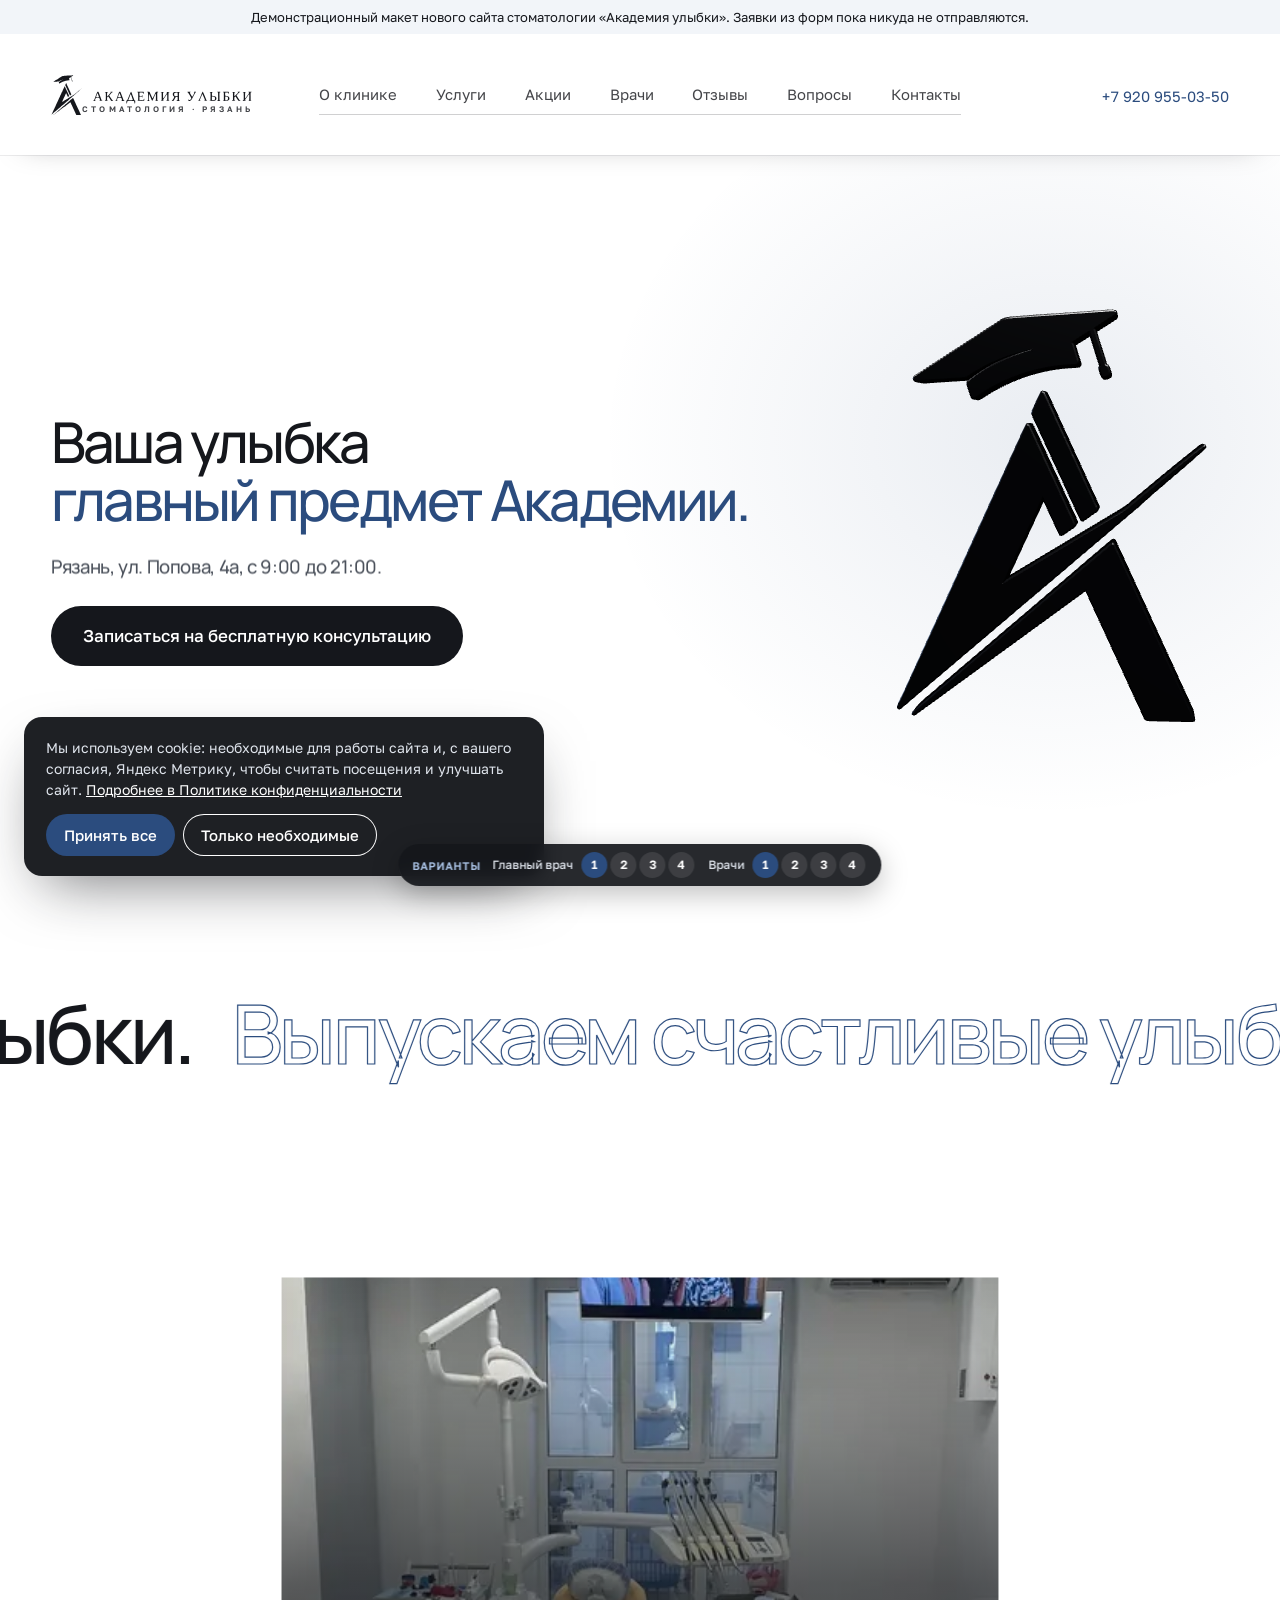
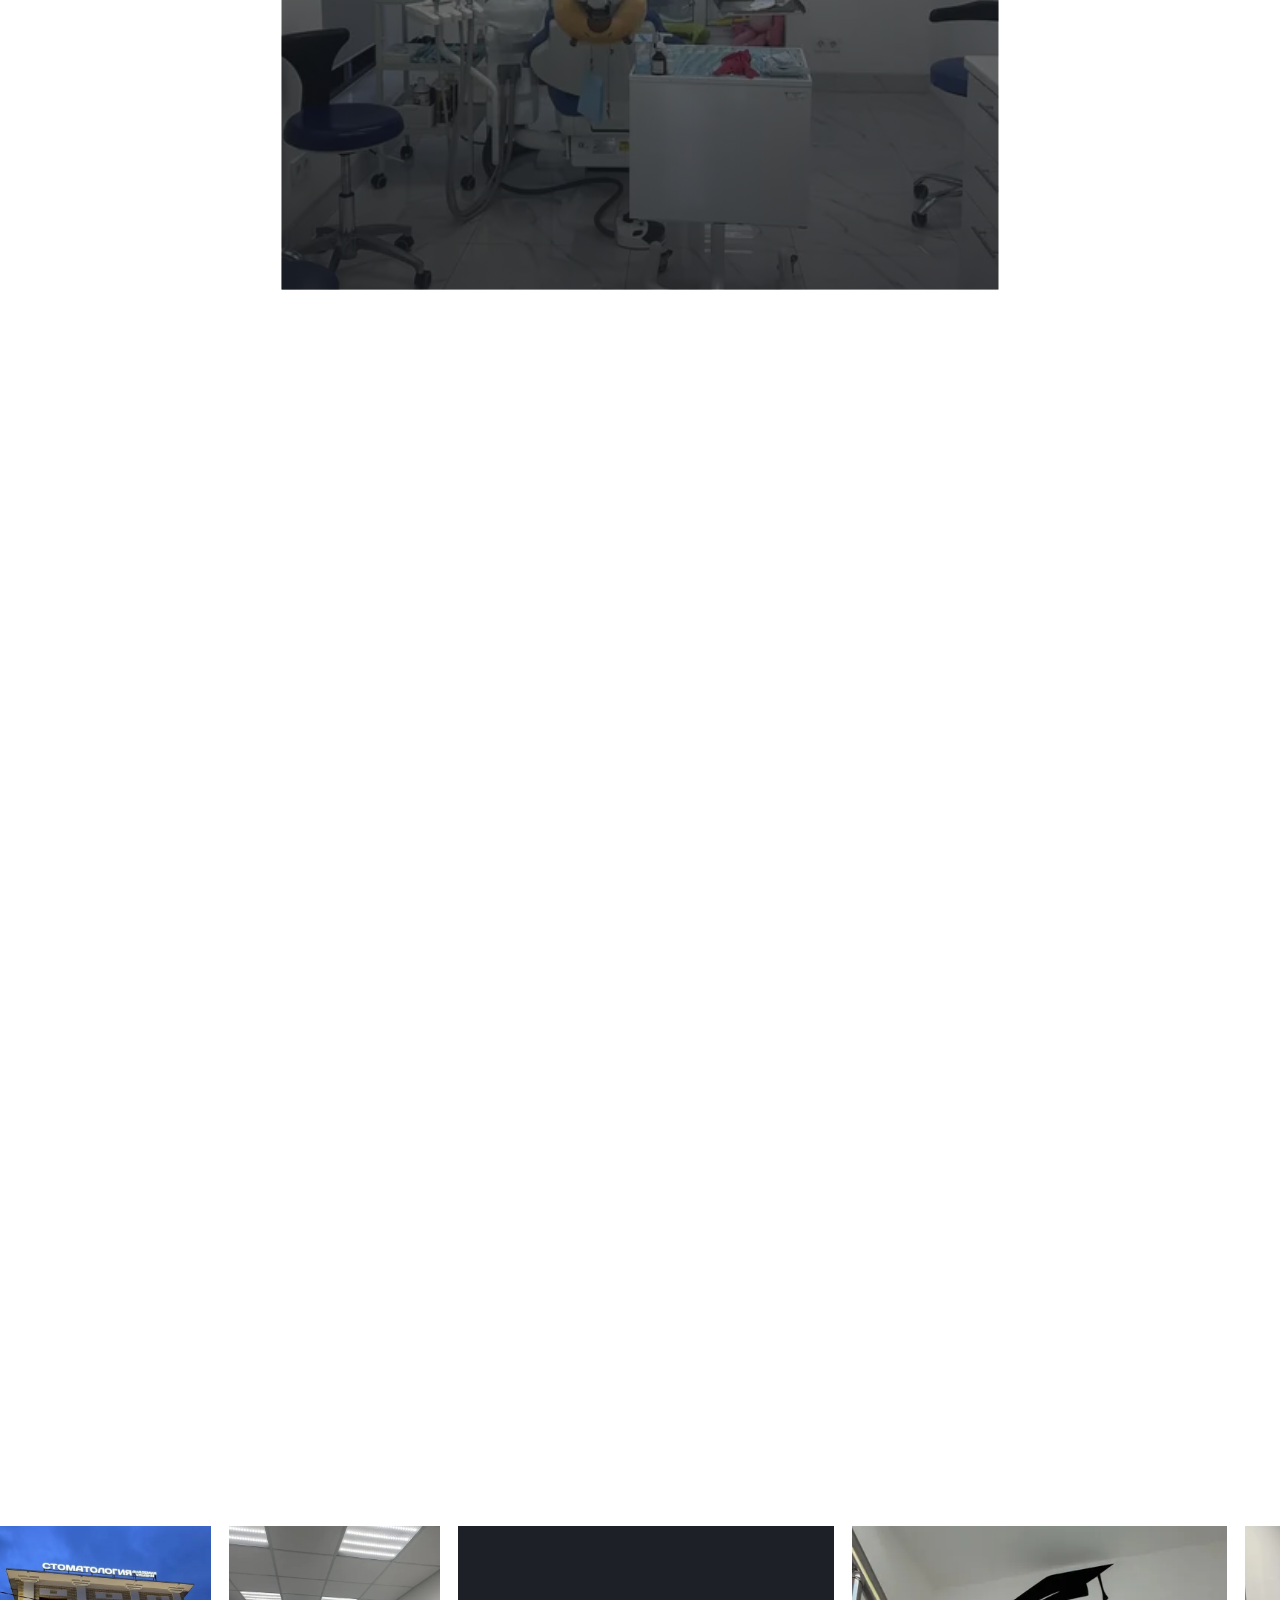
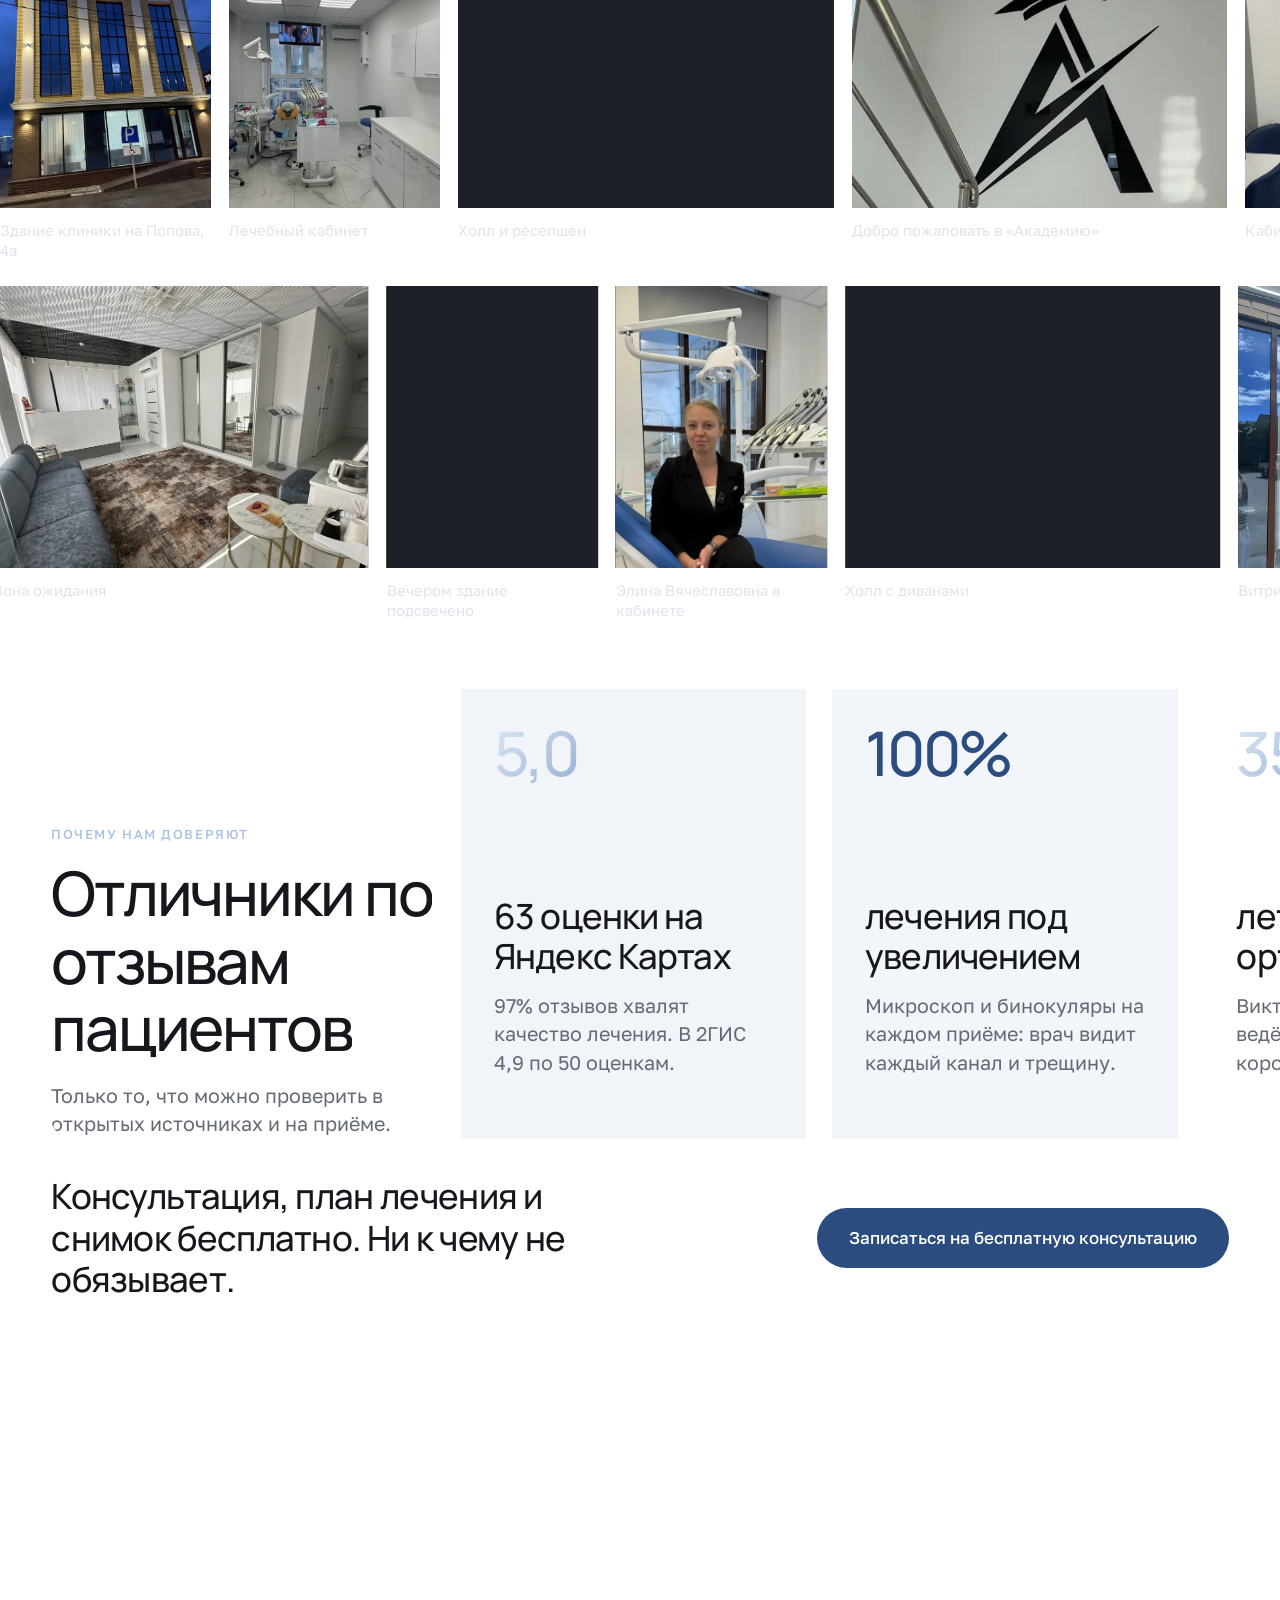
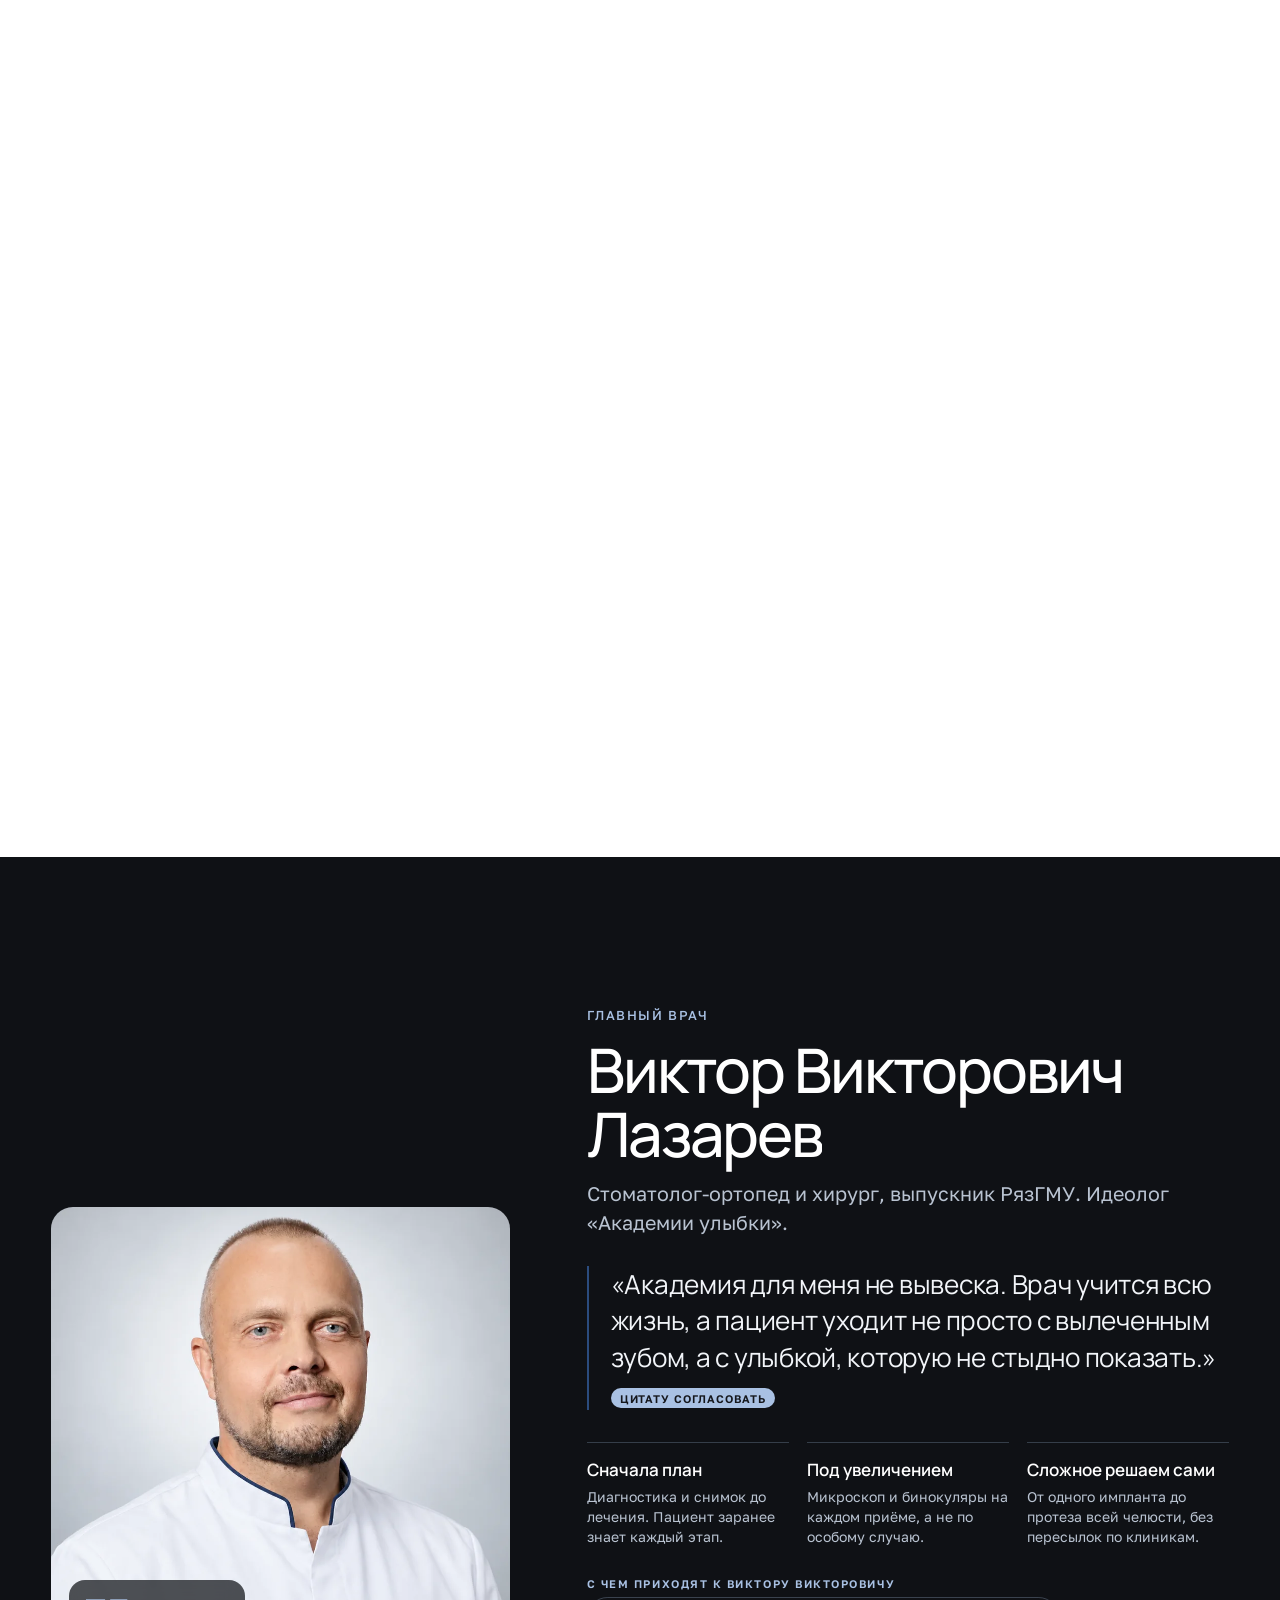
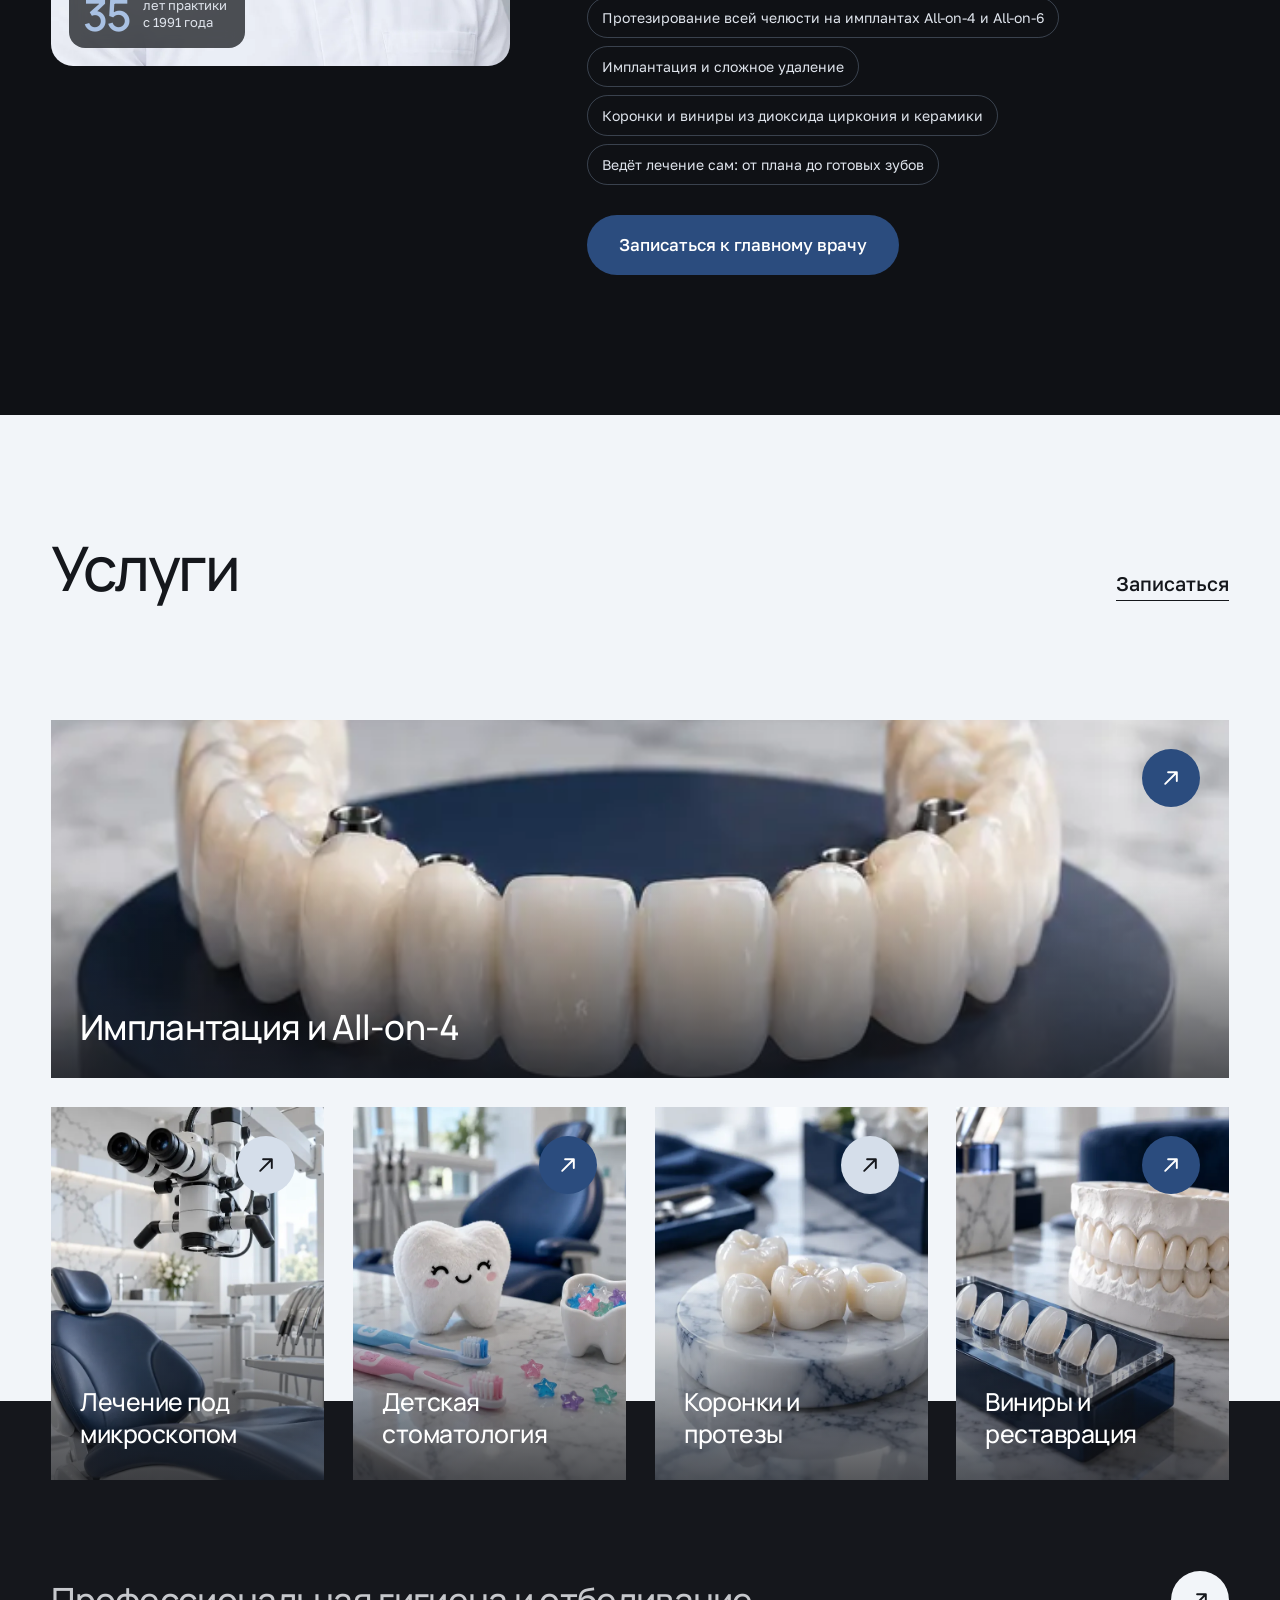
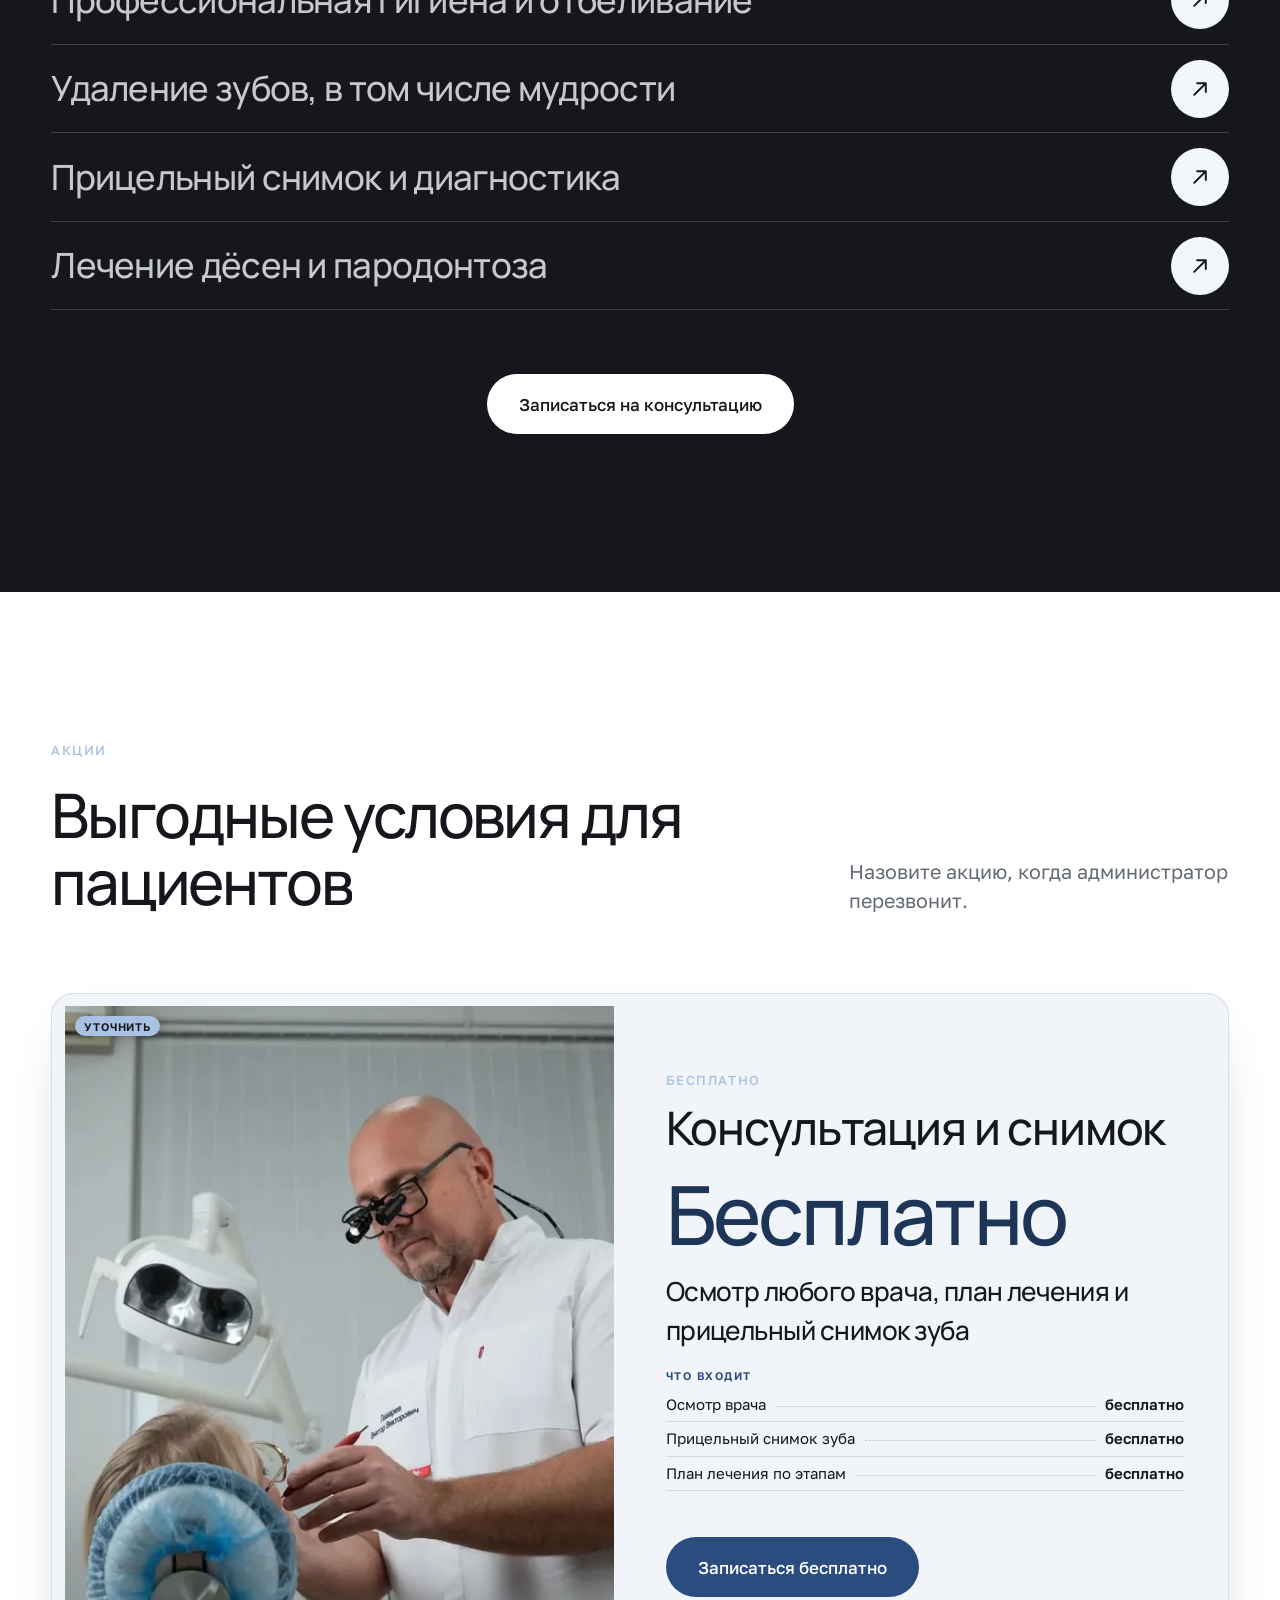
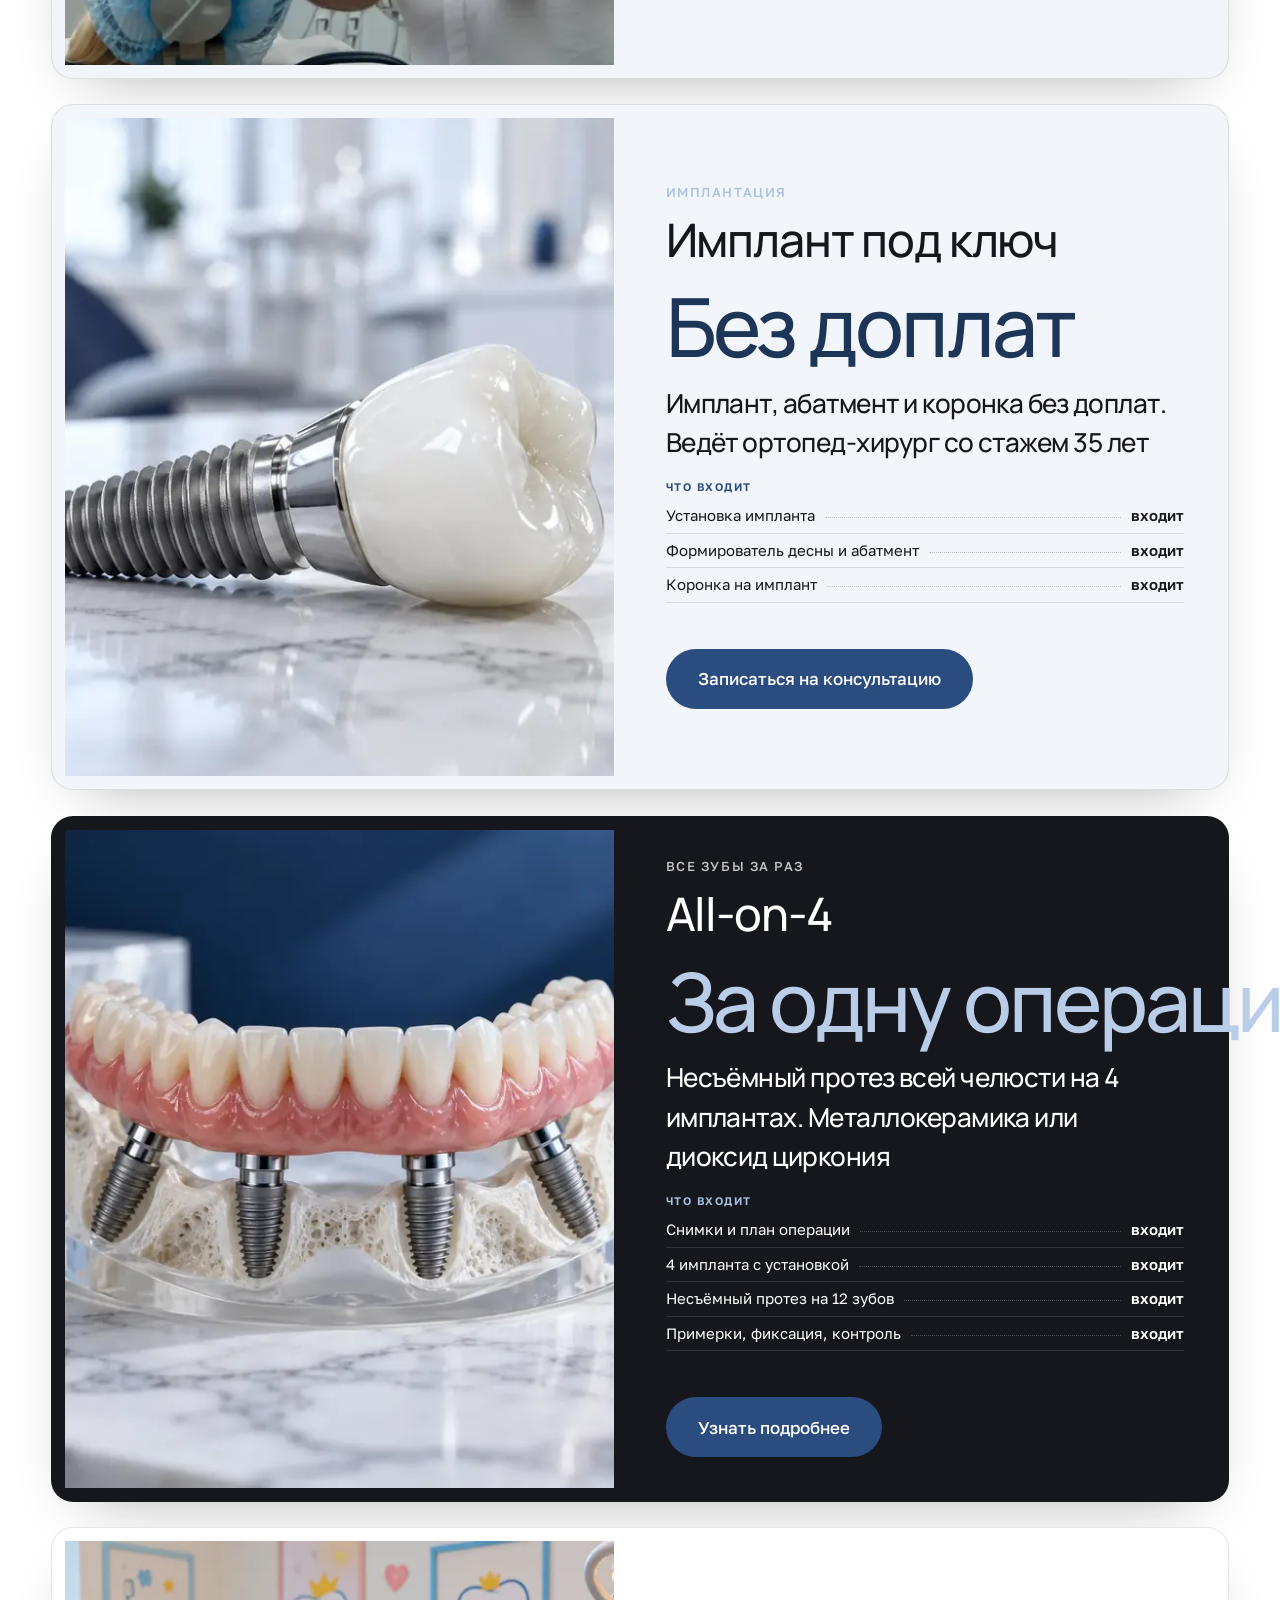
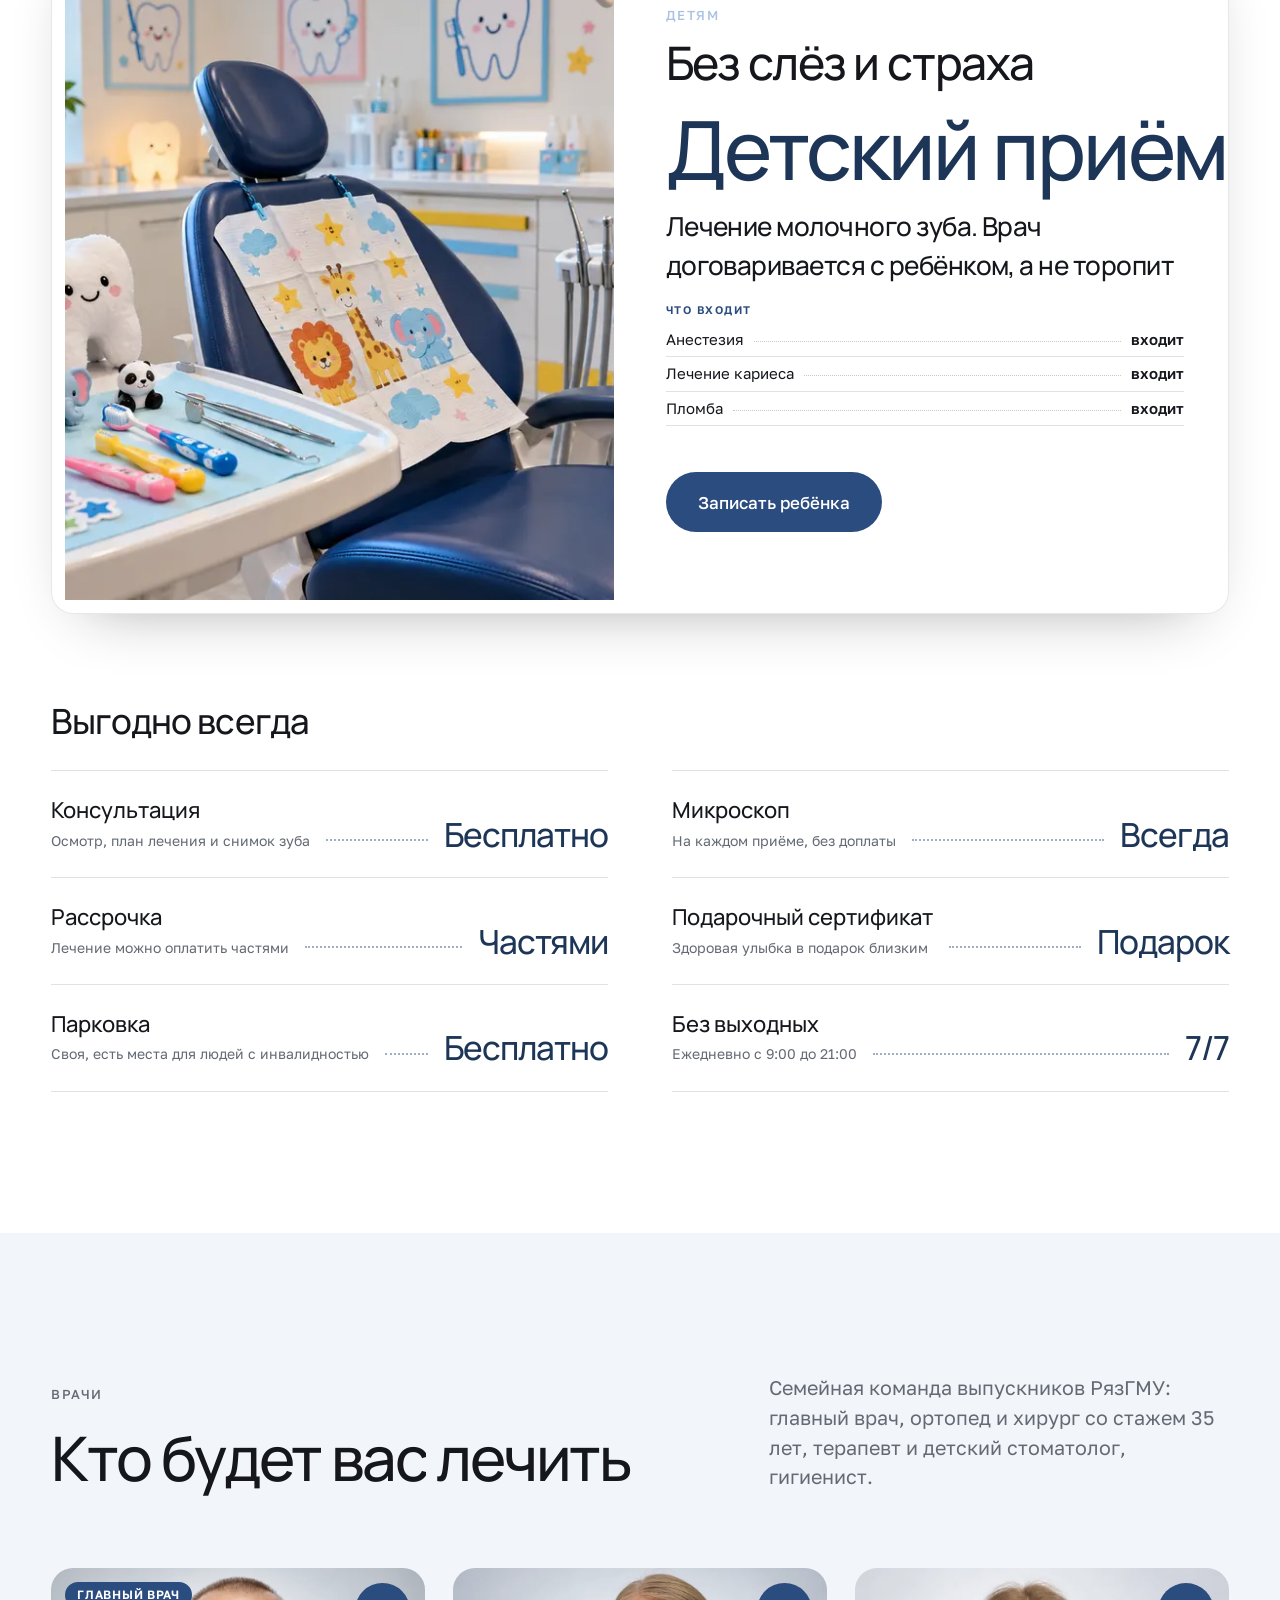
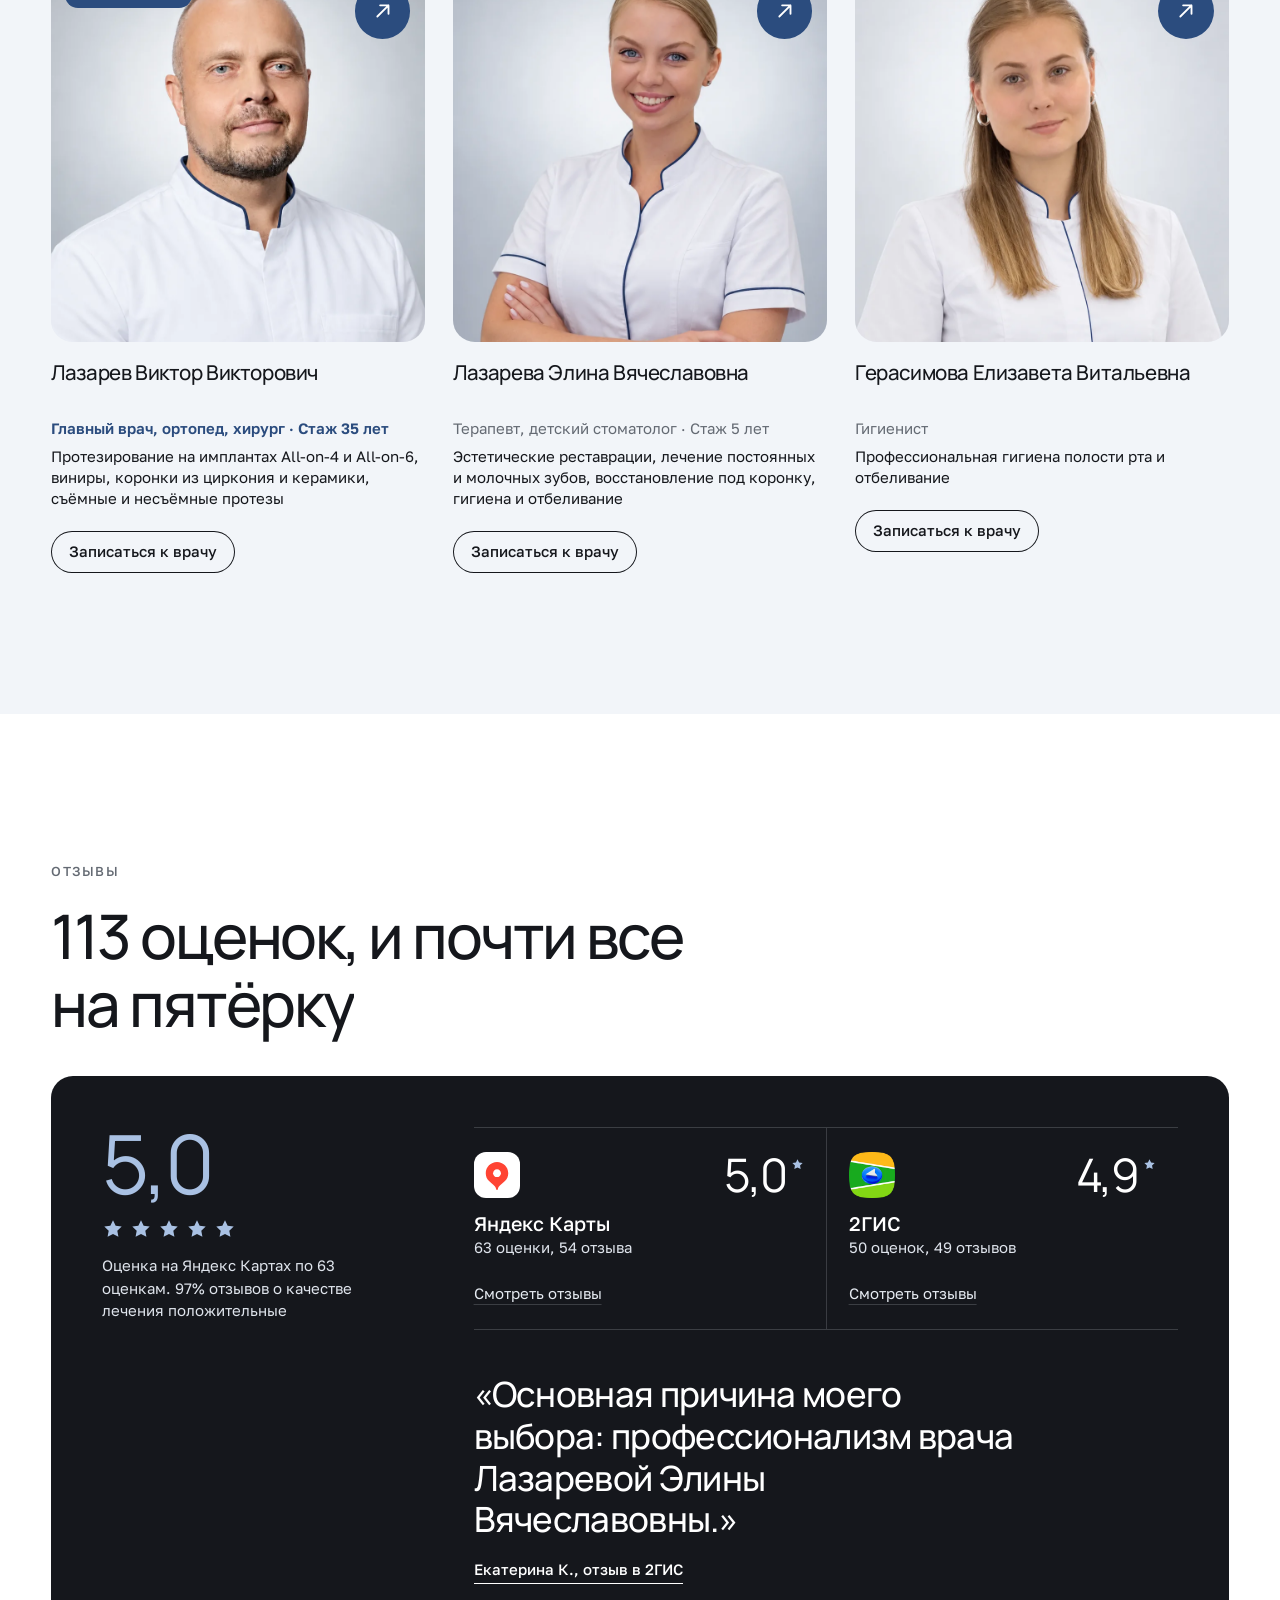
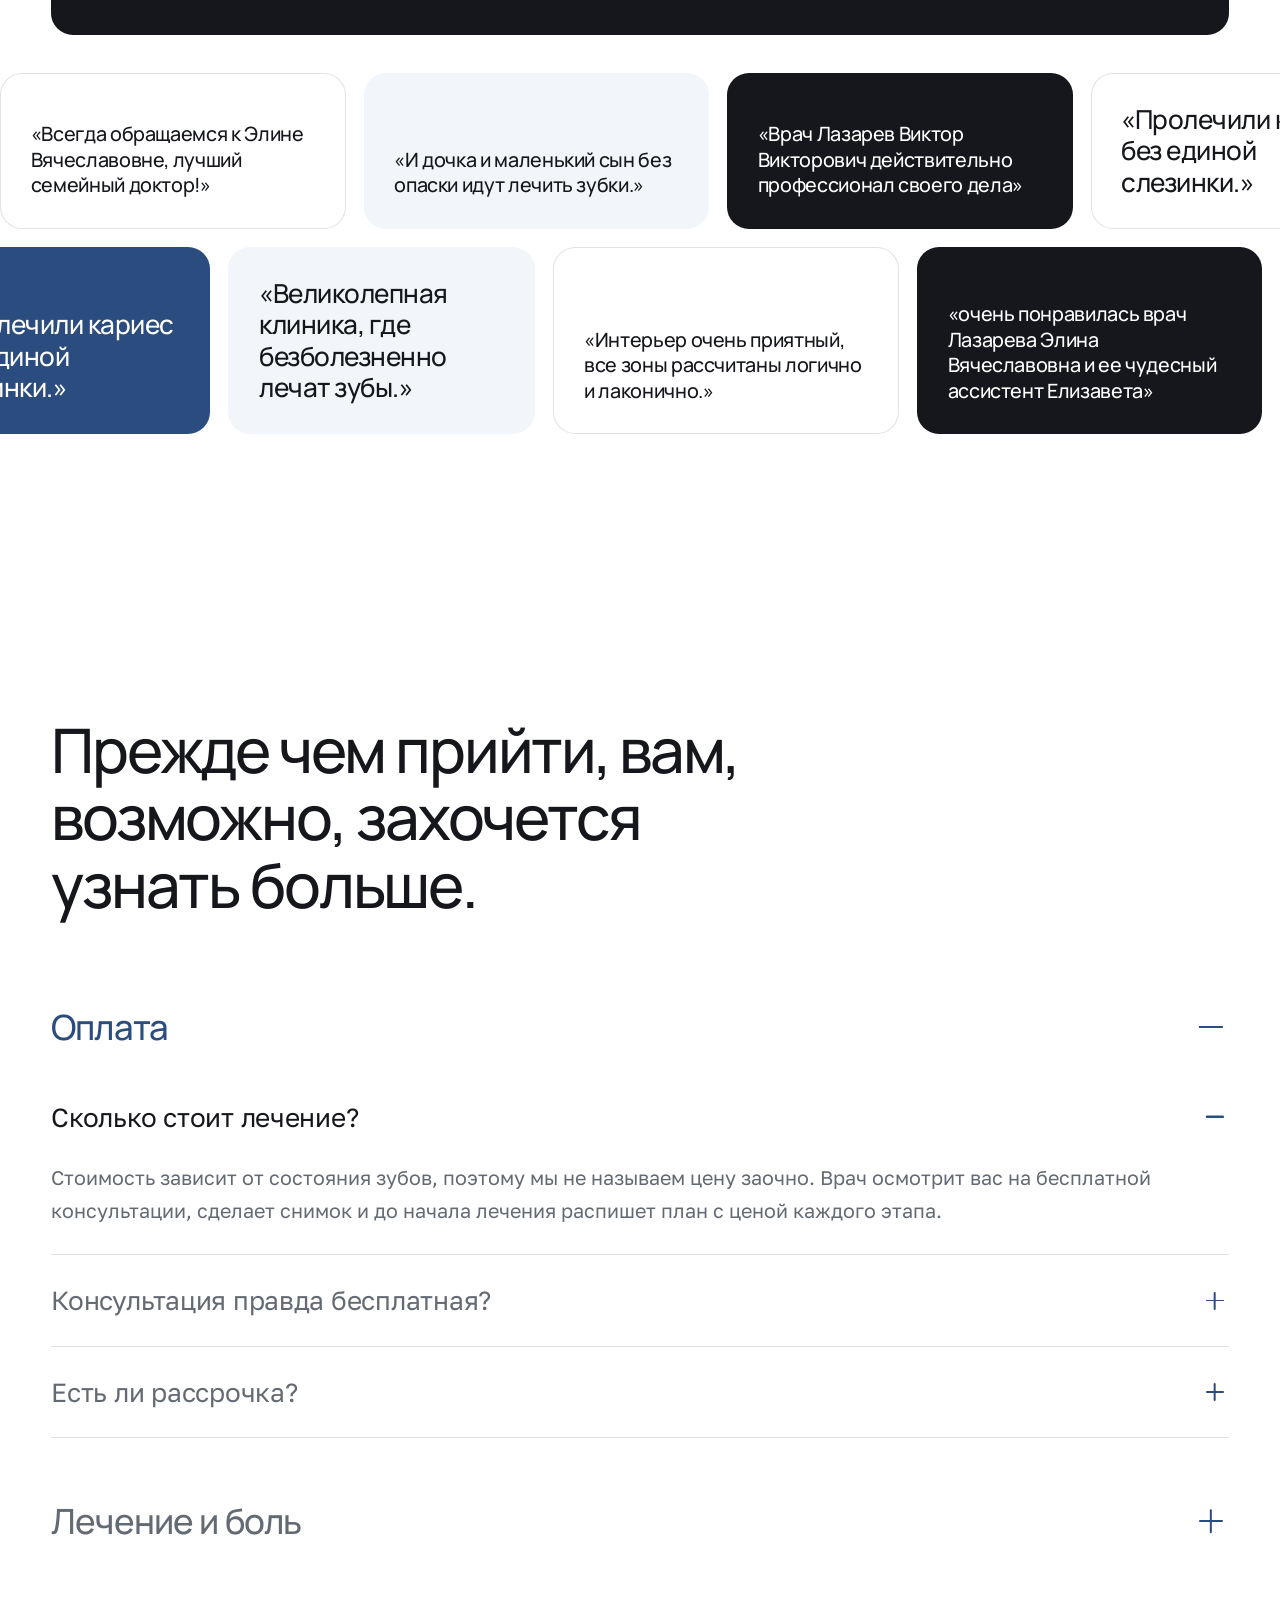
==== commit 208b3826: "Главный врач и врачи: варианты оформления, квадратное фото, без нумерации; слоган «Выпускаем счастли" ====
--- a/index.html
+++ b/index.html
@@ -17,7 +17,7 @@
 <link rel="preload" href="assets/fonts/manrope-cyrillic.woff2" as="font" type="font/woff2" crossorigin>
 <link rel="preload" href="assets/fonts/manrope-latin.woff2" as="font" type="font/woff2" crossorigin>
 <link rel="stylesheet" href="assets/styles.css?v=au2">
-<link rel="stylesheet" href="assets/akademiya.css?v=au8">
+<link rel="stylesheet" href="assets/akademiya.css?v=au9">
 <script>
 (function(d){d.classList.add("js");try{if(!matchMedia("(prefers-reduced-motion: reduce)").matches){d.classList.add("js-anim");d.classList.add("au-loading")}}catch(e){}
 setTimeout(function(){if(!window.__umReady){d.classList.remove("js-anim","js-intro");d.classList.add("mb-ready")}},4000)})(document.documentElement);
@@ -82,10 +82,10 @@
   </div>
 </div></section>
 
-<section class="slogan on-dark" aria-label="Здесь улыбки получают диплом.">
-  <div class="marquee" aria-hidden="true"><div class="marquee__track"><span class="marquee__item">Здесь улыбки получают диплом. <em>Здесь улыбки получают диплом.</em></span><span class="marquee__item">Здесь улыбки получают диплом. <em>Здесь улыбки получают диплом.</em></span><span class="marquee__item">Здесь улыбки получают диплом. <em>Здесь улыбки получают диплом.</em></span><span class="marquee__item">Здесь улыбки получают диплом. <em>Здесь улыбки получают диплом.</em></span></div></div>
-  <div class="slogan__head" aria-hidden="true"><p class="slogan__title"><span class="line">Здесь улыбки получают диплом.</span></p></div>
-  <div class="slogan__more"><div class="wrap"><p class="au-slogan-sub">Стаж главного врача 35 лет. Каждый пациент уходит с улыбкой, которой не стыдно гордиться.</p><ul class="hero__trio" aria-label="Врачи клиники"><li><a href="#team" aria-label="Терапевт: Элина Лазарева"><span class="hero__face" data-ph><span class="doc__initials" aria-hidden="true">ЭЛ</span><img src="images/doctors/lazareva.webp?v=2" alt="Элина Лазарева" loading="lazy" decoding="async" onerror="umImg(this)"></span><b>Терапевт</b><span>Элина<br>Лазарева</span></a></li><li><a href="#team" aria-label="Ортопед: Виктор Лазарев"><span class="hero__face" data-ph><span class="doc__initials" aria-hidden="true">ВЛ</span><img src="images/doctors/lazarev.webp?v=2" alt="Виктор Лазарев" loading="lazy" decoding="async" onerror="umImg(this)"></span><b>Ортопед</b><span>Виктор<br>Лазарев</span></a></li><li><a href="#team" aria-label="Гигиенист: Елизавета Герасимова"><span class="hero__face" data-ph><span class="doc__initials" aria-hidden="true">ЕГ</span><img src="images/doctors/gerasimova.webp?v=2" alt="Елизавета Герасимова" loading="lazy" decoding="async" onerror="umImg(this)"></span><b>Гигиенист</b><span>Елизавета<br>Герасимова</span></a></li></ul></div></div>
+<section class="slogan on-dark" aria-label="Выпускаем счастливые улыбки.">
+  <div class="marquee" aria-hidden="true"><div class="marquee__track"><span class="marquee__item">Выпускаем счастливые улыбки. <em>Выпускаем счастливые улыбки.</em></span><span class="marquee__item">Выпускаем счастливые улыбки. <em>Выпускаем счастливые улыбки.</em></span><span class="marquee__item">Выпускаем счастливые улыбки. <em>Выпускаем счастливые улыбки.</em></span><span class="marquee__item">Выпускаем счастливые улыбки. <em>Выпускаем счастливые улыбки.</em></span></div></div>
+  <div class="slogan__head" aria-hidden="true"><p class="slogan__title"><span class="line">Выпускаем счастливые улыбки.</span></p></div>
+  <div class="slogan__more"><div class="wrap"><p class="au-slogan-sub">Стаж главного врача 35 лет. Каждый пациент уходит с улыбкой, которой не стыдно гордиться.</p><ul class="hero__trio" aria-label="Врачи клиники"><li><a href="#team" aria-label="Главный врач: Виктор Лазарев"><span class="hero__face" data-ph><span class="doc__initials" aria-hidden="true">ВЛ</span><img src="images/doctors/lazarev.webp?v=2" alt="Виктор Лазарев" loading="lazy" decoding="async" onerror="umImg(this)"></span><b>Главный врач</b><span>Виктор<br>Лазарев</span></a></li><li><a href="#team" aria-label="Терапевт: Элина Лазарева"><span class="hero__face" data-ph><span class="doc__initials" aria-hidden="true">ЭЛ</span><img src="images/doctors/lazareva.webp?v=2" alt="Элина Лазарева" loading="lazy" decoding="async" onerror="umImg(this)"></span><b>Терапевт</b><span>Элина<br>Лазарева</span></a></li><li><a href="#team" aria-label="Гигиенист: Елизавета Герасимова"><span class="hero__face" data-ph><span class="doc__initials" aria-hidden="true">ЕГ</span><img src="images/doctors/gerasimova.webp?v=2" alt="Елизавета Герасимова" loading="lazy" decoding="async" onerror="umImg(this)"></span><b>Гигиенист</b><span>Елизавета<br>Герасимова</span></a></li></ul></div></div>
 </section>
 </div>
 
@@ -122,7 +122,8 @@
   </div><div class="wrap cta-strip"><p>Консультация, план лечения и снимок бесплатно. Ни к чему не обязывает.</p><a class="btn btn--light btn--lg" href="zapis" data-modal="book" data-magnet>Записаться на бесплатную консультацию</a></div></div></div>
 </section>
 
-<section class="section au-chief on-dark" id="chief" aria-labelledby="ch-title"><div class="wrap au-chief__in">
+<section class="section au-chief on-dark" id="chief" data-v="1" aria-labelledby="ch-title"><div class="wrap au-chief__in">
+  <span class="au-chief__big" aria-hidden="true">35</span>
   <figure class="au-chief__pic" data-reveal><img src="images/doctors/lazarev.webp?v=2" alt="Лазарев Виктор Викторович, главный врач" loading="lazy" decoding="async" onerror="umImg(this)"><figcaption><b>35</b><span>лет практики<br>с 1991 года</span></figcaption></figure>
   <div class="au-chief__body">
     <span class="label label--light">Главный врач</span>
@@ -214,24 +215,24 @@
   <div class="alx"><div class="alx__desk"><div class="alv4"><h3 class="pr-al__title">Выгодно всегда</h3><ul class="alv4__list"><li data-reveal><span class="alv4__l"><span class="alv__t">Консультация</span><span class="alv__d">Осмотр, план лечения и снимок зуба</span></span><i aria-hidden="true"></i><b class="alv__n">Бесплатно</b></li><li data-reveal><span class="alv4__l"><span class="alv__t">Микроскоп</span><span class="alv__d">На каждом приёме, без доплаты</span></span><i aria-hidden="true"></i><b class="alv__n">Всегда</b></li><li data-reveal><span class="alv4__l"><span class="alv__t">Рассрочка</span><span class="alv__d">Лечение можно оплатить частями</span></span><i aria-hidden="true"></i><b class="alv__n">Частями</b></li><li data-reveal><span class="alv4__l"><span class="alv__t">Подарочный сертификат</span><span class="alv__d">Здоровая улыбка в подарок близким</span></span><i aria-hidden="true"></i><b class="alv__n">Подарок</b></li><li data-reveal><span class="alv4__l"><span class="alv__t">Парковка</span><span class="alv__d">Своя, есть места для людей с инвалидностью</span></span><i aria-hidden="true"></i><b class="alv__n">Бесплатно</b></li><li data-reveal><span class="alv4__l"><span class="alv__t">Без выходных</span><span class="alv__d">Ежедневно с 9:00 до 21:00</span></span><i aria-hidden="true"></i><b class="alv__n">7/7</b></li></ul></div></div><div class="alx__phone"><div class="pr-al"><h3 class="pr-al__title">Выгодно всегда</h3><ul class="pr-al__list"><li data-reveal><b>Консультация <em class="pr-al__n">Бесплатно</em></b><span>Осмотр, план лечения и снимок зуба</span></li><li data-reveal><b>Микроскоп <em class="pr-al__n">Всегда</em></b><span>На каждом приёме, без доплаты</span></li><li data-reveal><b>Рассрочка <em class="pr-al__n">Частями</em></b><span>Лечение можно оплатить частями</span></li><li data-reveal><b>Подарочный сертификат <em class="pr-al__n">Подарок</em></b><span>Здоровая улыбка в подарок близким</span></li><li data-reveal><b>Парковка <em class="pr-al__n">Бесплатно</em></b><span>Своя, есть места для людей с инвалидностью</span></li><li data-reveal><b>Без выходных <em class="pr-al__n">7/7</em></b><span>Ежедневно с 9:00 до 21:00</span></li></ul></div></div></div>
 </div></section>
 
-<section class="section section--sage" id="team" aria-labelledby="tm-title"><div class="wrap">
-  <div class="section__head"><div><span class="label">Врачи</span><h2 id="tm-title" data-split>Кто будет вас лечить</h2></div><p>Семейная команда выпускников РязГМУ: терапевт и детский стоматолог, ортопед-хирург со стажем 35 лет и гигиенист.</p></div>
-  <div class="team__grid team__grid--lava"><article class="doc doc--chief" data-tags="lechenie-zubov detskaya estetika gigiena" data-col="l">
+<section class="section section--sage au-team" id="team" data-v="1" aria-labelledby="tm-title"><div class="wrap">
+  <div class="section__head"><div><span class="label">Врачи</span><h2 id="tm-title" data-split>Кто будет вас лечить</h2></div><p>Семейная команда выпускников РязГМУ: главный врач, ортопед и хирург со стажем 35 лет, терапевт и детский стоматолог, гигиенист.</p></div>
+  <div class="team__grid au-row"><article class="doc doc--chief" data-tags="protezirovanie implantaciya estetika hirurgiya" data-col="l">
+  <div class="doc__photo" data-ph><span class="doc__initials" aria-hidden="true">ВЛ</span><img src="images/doctors/lazarev.webp?v=2" alt="Лазарев Виктор Викторович" loading="lazy" decoding="async" onerror="umImg(this)" sizes="auto, (max-width: 760px) 80vw, 30vw">
+    <a class="doc__cover" href="zapis?doctor=lazarev" data-modal="book" data-doctor="lazarev" tabindex="-1" aria-hidden="true"></a>
+    <a class="doc__go" href="zapis?doctor=lazarev" data-modal="book" data-doctor="lazarev" aria-label="Записаться: Виктор Лазарев"><svg viewBox="0 0 60 60"><path d="M24 36 36 24M27 24h9v9"/></svg></a></div>
+  <h3><a href="zapis?doctor=lazarev" data-modal="book" data-doctor="lazarev">Лазарев Виктор Викторович</a></h3>
+  <p class="doc__role doc__role--chief">Главный врач, ортопед, хирург · Стаж 35 лет</p>
+  <p class="doc__focus">Протезирование на имплантах All-on-4 и All-on-6, виниры, коронки из циркония и керамики, съёмные и несъёмные протезы</p>
+  <a class="btn btn--ghost btn--sm doc__cta" href="zapis?doctor=lazarev" data-modal="book" data-doctor="lazarev">Записаться к врачу</a>
+</article><article class="doc" data-tags="lechenie-zubov detskaya estetika gigiena" data-col="r">
   <div class="doc__photo" data-ph><span class="doc__initials" aria-hidden="true">ЭЛ</span><img src="images/doctors/lazareva.webp?v=2" alt="Лазарева Элина Вячеславовна" loading="lazy" decoding="async" onerror="umImg(this)" sizes="auto, (max-width: 760px) 80vw, 30vw">
     <a class="doc__cover" href="zapis?doctor=lazareva" data-modal="book" data-doctor="lazareva" tabindex="-1" aria-hidden="true"></a>
     <a class="doc__go" href="zapis?doctor=lazareva" data-modal="book" data-doctor="lazareva" aria-label="Записаться: Элина Лазарева"><svg viewBox="0 0 60 60"><path d="M24 36 36 24M27 24h9v9"/></svg></a></div>
   <h3><a href="zapis?doctor=lazareva" data-modal="book" data-doctor="lazareva">Лазарева Элина Вячеславовна</a></h3>
-  <p class="doc__role doc__role--chief">Терапевт, детский стоматолог · Стаж 5 лет</p>
+  <p class="doc__role">Терапевт, детский стоматолог · Стаж 5 лет</p>
   <p class="doc__focus">Эстетические реставрации, лечение постоянных и молочных зубов, восстановление под коронку, гигиена и отбеливание</p>
   <a class="btn btn--ghost btn--sm doc__cta" href="zapis?doctor=lazareva" data-modal="book" data-doctor="lazareva">Записаться к врачу</a>
-</article><article class="doc" data-tags="protezirovanie implantaciya estetika hirurgiya" data-col="r">
-  <div class="doc__photo" data-ph><span class="doc__initials" aria-hidden="true">ВЛ</span><img src="images/doctors/lazarev.webp?v=2" alt="Лазарев Виктор Викторович" loading="lazy" decoding="async" onerror="umImg(this)" sizes="auto, (max-width: 760px) 80vw, 30vw">
-    <a class="doc__cover" href="zapis?doctor=lazarev" data-modal="book" data-doctor="lazarev" tabindex="-1" aria-hidden="true"></a>
-    <a class="doc__go" href="zapis?doctor=lazarev" data-modal="book" data-doctor="lazarev" aria-label="Записаться: Виктор Лазарев"><svg viewBox="0 0 60 60"><path d="M24 36 36 24M27 24h9v9"/></svg></a></div>
-  <h3><a href="zapis?doctor=lazarev" data-modal="book" data-doctor="lazarev">Лазарев Виктор Викторович</a></h3>
-  <p class="doc__role">Ортопед, хирург · Стаж 35 лет</p>
-  <p class="doc__focus">Протезирование на имплантах All-on-4 и All-on-6, виниры, коронки из циркония и керамики, съёмные и несъёмные протезы</p>
-  <a class="btn btn--ghost btn--sm doc__cta" href="zapis?doctor=lazarev" data-modal="book" data-doctor="lazarev">Записаться к врачу</a>
 </article><article class="doc" data-tags="gigiena estetika" data-col="l">
   <div class="doc__photo" data-ph><span class="doc__initials" aria-hidden="true">ЕГ</span><img src="images/doctors/gerasimova.webp?v=2" alt="Герасимова Елизавета Витальевна" loading="lazy" decoding="async" onerror="umImg(this)" sizes="auto, (max-width: 760px) 80vw, 30vw">
     <a class="doc__cover" href="zapis?doctor=gerasimova" data-modal="book" data-doctor="gerasimova" tabindex="-1" aria-hidden="true"></a>
@@ -373,7 +374,7 @@
 </div></footer>
 <div class="mobilebar"><a href="tel:+79209550350"><svg viewBox="0 0 24 24" aria-hidden="true"><path d="M6.6 10.8a15.1 15.1 0 0 0 6.6 6.6l2.2-2.2a1 1 0 0 1 1-.25 11.4 11.4 0 0 0 3.6.57 1 1 0 0 1 1 1V20a1 1 0 0 1-1 1A17 17 0 0 1 3 4a1 1 0 0 1 1-1h3.5a1 1 0 0 1 1 1c0 1.25.2 2.45.57 3.57a1 1 0 0 1-.25 1z"/></svg>Позвонить</a><a href="zapis" data-modal="book">Записаться</a></div>
 
-<script type="application/json" id="um-docs">{"lazareva": "Элина Лазарева", "lazarev": "Виктор Лазарев", "gerasimova": "Елизавета Герасимова"}</script>
+<script type="application/json" id="um-docs">{"lazarev": "Виктор Лазарев", "lazareva": "Элина Лазарева", "gerasimova": "Елизавета Герасимова"}</script>
 <div class="modals">
 <div class="modal modal--book" id="m-book" role="dialog" aria-modal="true" aria-labelledby="m-book-t" hidden><div class="modal__box" data-lenis-prevent>
   <button class="modal__x" type="button" aria-label="Закрыть" data-close><svg viewBox="0 0 24 24" aria-hidden="true"><path d="M18.3 5.7 12 12l6.3 6.3-1.4 1.4L10.6 13.4 4.3 19.7l-1.4-1.4L9.2 12 2.9 5.7l1.4-1.4 6.3 6.3 6.3-6.3z"/></svg></button>
@@ -421,7 +422,7 @@
 <div class="modal modal--offer" id="m-offer" role="dialog" aria-modal="true" aria-labelledby="m-offer-t" hidden><div class="modal__box invite" data-lenis-prevent>
   <div class="invite__team">
     <p class="invite__cap">Врачи клиники</p>
-    <ul class="invite__docs"><li><span class="invite__pic" data-ph><span class="doc__initials" aria-hidden="true">ЭЛ</span><img src="images/doctors/lazareva.webp?v=2" alt="Элина Лазарева" loading="lazy" decoding="async" onerror="umImg(this)"></span><b>Терапевт</b><span>Элина<br>Лазарева</span></li><li><span class="invite__pic" data-ph><span class="doc__initials" aria-hidden="true">ВЛ</span><img src="images/doctors/lazarev.webp?v=2" alt="Виктор Лазарев" loading="lazy" decoding="async" onerror="umImg(this)"></span><b>Ортопед</b><span>Виктор<br>Лазарев</span></li><li><span class="invite__pic" data-ph><span class="doc__initials" aria-hidden="true">ЕГ</span><img src="images/doctors/gerasimova.webp?v=2" alt="Елизавета Герасимова" loading="lazy" decoding="async" onerror="umImg(this)"></span><b>Гигиенист</b><span>Елизавета<br>Герасимова</span></li></ul>
+    <ul class="invite__docs"><li><span class="invite__pic" data-ph><span class="doc__initials" aria-hidden="true">ВЛ</span><img src="images/doctors/lazarev.webp?v=2" alt="Виктор Лазарев" loading="lazy" decoding="async" onerror="umImg(this)"></span><b>Главный врач</b><span>Виктор<br>Лазарев</span></li><li><span class="invite__pic" data-ph><span class="doc__initials" aria-hidden="true">ЭЛ</span><img src="images/doctors/lazareva.webp?v=2" alt="Элина Лазарева" loading="lazy" decoding="async" onerror="umImg(this)"></span><b>Терапевт</b><span>Элина<br>Лазарева</span></li><li><span class="invite__pic" data-ph><span class="doc__initials" aria-hidden="true">ЕГ</span><img src="images/doctors/gerasimova.webp?v=2" alt="Елизавета Герасимова" loading="lazy" decoding="async" onerror="umImg(this)"></span><b>Гигиенист</b><span>Елизавета<br>Герасимова</span></li></ul>
   </div>
   <div class="invite__body">
     <button class="invite__x" type="button" data-close>Закрыть <svg viewBox="0 0 24 24" aria-hidden="true"><path d="M18.3 5.7 12 12l6.3 6.3-1.4 1.4L10.6 13.4 4.3 19.7l-1.4-1.4L9.2 12 2.9 5.7l1.4-1.4 6.3 6.3 6.3-6.3z"/></svg></button>
@@ -445,5 +446,10 @@
 </div></div>
 </div>
 <script src="assets/rvm.js?v=8686533e" async></script>
+<div class="au-vp" role="group" aria-label="Варианты оформления (демо)"><b>Варианты</b>
+<span>Главный врач</span><span class="au-vp__g" data-t="chief"><button data-v="1">1</button><button data-v="2">2</button><button data-v="3">3</button><button data-v="4">4</button></span>
+<span>Врачи</span><span class="au-vp__g" data-t="team"><button data-v="1">1</button><button data-v="2">2</button><button data-v="3">3</button><button data-v="4">4</button></span></div>
+<script>(function(){var K="au-v-";function set(t,v,go){var el=document.getElementById(t);if(!el)return;el.setAttribute("data-v",v);document.querySelectorAll('.au-vp__g[data-t="'+t+'"] button').forEach(function(b){b.classList.toggle("on",b.getAttribute("data-v")==v)});try{localStorage.setItem(K+t,v)}catch(e){}if(go)el.scrollIntoView({behavior:"smooth"});if(window.ScrollTrigger)ScrollTrigger.refresh()}
+document.querySelectorAll(".au-vp__g").forEach(function(g){var t=g.getAttribute("data-t"),v="1";try{v=localStorage.getItem(K+t)||"1"}catch(e){}set(t,v);g.addEventListener("click",function(e){var b=e.target.closest("button");if(b)set(t,b.getAttribute("data-v"),true)})})})();</script>
 </body>
 </html>
--- a/assets/akademiya.css
+++ b/assets/akademiya.css
@@ -104,26 +104,123 @@
 }
 
 /* ---------- главный врач ---------- */
-.au-chief{background:#0f1115;color:#f2f5f9}
-.au-chief__in{display:grid;grid-template-columns:minmax(0,5fr) minmax(0,7fr);gap:clamp(32px,6vw,110px);align-items:center}
-.au-chief__pic{position:relative;margin:0;aspect-ratio:4/5;border-radius:var(--radius);overflow:hidden;background:#1d2027}
-.au-chief__pic img{width:100%;height:100%;object-fit:cover;object-position:50% 12%}
-.au-chief__pic figcaption{position:absolute;left:18px;bottom:18px;display:flex;align-items:center;gap:12px;padding:12px 18px 12px 14px;border-radius:16px;background:rgba(15,17,21,.72);backdrop-filter:blur(8px);color:#fff}
+/* ---------- главный врач: база (вариант 1, сплит) ---------- */
+.au-chief{position:relative;overflow:hidden;background:#0f1115;color:#f2f5f9}
+.au-chief__in{position:relative;display:grid;grid-template-columns:minmax(0,5fr) minmax(0,7fr);gap:clamp(32px,6vw,110px);align-items:center}
+.au-chief__big{display:none}
+.au-chief__pic{position:relative;margin:0;aspect-ratio:1/1;border-radius:var(--radius);overflow:hidden;background:#1d2027}
+.au-chief__pic img{width:100%;height:100%;object-fit:cover;object-position:50% 14%}
+.au-chief__pic figcaption{position:absolute;z-index:2;left:18px;bottom:18px;display:flex;align-items:center;gap:12px;padding:12px 18px 12px 14px;border-radius:16px;background:rgba(15,17,21,.72);backdrop-filter:blur(8px);color:#fff}
 .au-chief__pic figcaption b{font:600 44px/1 var(--display);letter-spacing:-.04em;color:#a9c1e3}
 .au-chief__pic figcaption span{font-size:13px;line-height:1.3;color:#dfe4ec}
 .au-chief__name{margin:10px 0 12px;font:500 var(--fs-4)/1.05 var(--display);letter-spacing:-.035em;color:#fff}
 .au-chief__role{margin:0 0 28px;color:#b9c3d1;font-size:var(--fs-0)}
 .au-chief__quote{position:relative;margin:0 0 32px;padding:0 0 0 22px;border-left:2px solid #2b4c7e}
 .au-chief__quote p{margin:0;font:400 var(--fs-1)/1.4 var(--display);letter-spacing:-.01em;color:#f2f5f9}
-.au-ask--inline{position:static;display:inline-block;margin-top:12px}
-.au-chief__rules{list-style:none;counter-reset:r;margin:0 0 30px;padding:0;display:grid;grid-template-columns:repeat(3,minmax(0,1fr));gap:18px}
-.au-chief__rules li{counter-increment:r;padding-top:16px;border-top:1px solid rgba(169,193,227,.25)}
-.au-chief__rules li:before{content:"0" counter(r);display:block;margin-bottom:10px;font:600 12px/1 var(--body);letter-spacing:.14em;color:#a9c1e3}
+.au-chief__rules{list-style:none;margin:0 0 30px;padding:0;display:grid;grid-template-columns:repeat(3,minmax(0,1fr));gap:18px}
+.au-chief__rules li{padding-top:16px;border-top:1px solid rgba(169,193,227,.25)}
 .au-chief__rules b{display:block;margin-bottom:6px;font:600 17px/1.25 var(--display);color:#fff}
-.au-chief__rules span{font-size:14px;line-height:1.45;color:#b9c3d1}
+.au-chief__rules span{display:block;font-size:14px;line-height:1.45;color:#b9c3d1}
 .au-chief__fmt{margin:0 0 30px}
+.au-chief__quote .au-ask--inline{position:static;display:inline-block;margin-top:12px;box-shadow:none}
 .au-chief .au-incl__t{color:#a9c1e3}
 .au-chief__fmt ul{list-style:none;margin:0;padding:0;display:flex;flex-wrap:wrap;gap:8px}
 .au-chief__fmt li{padding:9px 14px;border:1px solid rgba(169,193,227,.28);border-radius:999px;font-size:14px;color:#dfe4ec}
 .au-chief .btn{--bg:#2b4c7e;--fg:#fff;background:#2b4c7e;color:#fff}
-@media (max-width:900px){.au-chief__in{grid-template-columns:1fr}.au-chief__pic{max-width:420px}.au-chief__rules{grid-template-columns:1fr}}
+
+/* вариант 2: центрованный, акцент на цитате */
+.au-chief[data-v="2"] .au-chief__in{grid-template-columns:1fr;justify-items:center;text-align:center;gap:34px}
+.au-chief[data-v="2"] .au-chief__pic{width:clamp(220px,20vw,300px);border-radius:50%;box-shadow:0 0 0 10px rgba(43,76,126,.35),0 0 0 22px rgba(43,76,126,.14)}
+.au-chief[data-v="2"] .au-chief__pic figcaption{display:none}
+.au-chief[data-v="2"] .au-chief__body{max-width:980px;display:flex;flex-direction:column;align-items:center}
+.au-chief[data-v="2"] .au-chief__quote{order:-1;margin:0 0 34px;padding:0;border:0}
+.au-chief[data-v="2"] .au-chief__quote p{font-size:clamp(26px,2.6vw,44px);line-height:1.25;letter-spacing:-.025em}
+.au-chief[data-v="2"] .au-chief__name{font-size:var(--fs-2)}
+.au-chief[data-v="2"] .au-chief__role:after{content:" Стаж 35 лет, практикует с 1991 года.";color:#a9c1e3}
+.au-chief[data-v="2"] .au-chief__rules{width:100%;text-align:left}
+.au-chief[data-v="2"] .au-chief__fmt ul{justify-content:center}
+
+/* вариант 3: огромная контурная «35» за квадратным портретом */
+.au-chief[data-v="3"] .au-chief__in{grid-template-columns:minmax(0,7fr) minmax(0,5fr)}
+.au-chief[data-v="3"] .au-chief__body{grid-column:1;grid-row:1;position:relative;z-index:2}
+.au-chief[data-v="3"] .au-chief__pic{grid-column:2;grid-row:1;z-index:1;border-radius:0}
+.au-chief[data-v="3"] .au-chief__pic figcaption{display:none}
+.au-chief[data-v="3"] .au-chief__big{display:block;grid-column:2;grid-row:1;align-self:start;justify-self:end;z-index:0;margin:-.36em -.08em 0 0;font:600 clamp(220px,26vw,440px)/1 var(--display);letter-spacing:-.06em;color:transparent;-webkit-text-stroke:2px rgba(169,193,227,.35);pointer-events:none}
+.au-chief[data-v="3"] .au-chief__name{font-size:clamp(46px,5.2vw,92px)}
+.au-chief[data-v="3"] .au-chief__in{padding-top:clamp(60px,8vw,140px)}
+
+/* вариант 4: светлый, крупная типографика */
+.au-chief[data-v="4"]{background:#e6ebf2;color:#15171c}
+.au-chief[data-v="4"] .au-chief__in{grid-template-columns:minmax(0,7fr) minmax(0,5fr);align-items:start}
+.au-chief[data-v="4"] .au-chief__pic{grid-column:2;grid-row:1;border-radius:0;box-shadow:18px 18px 0 #2b4c7e}
+.au-chief[data-v="4"] .au-chief__body{grid-column:1;grid-row:1}
+.au-chief[data-v="4"] .au-chief__pic figcaption{background:#fff;color:#15171c}
+.au-chief[data-v="4"] .au-chief__pic figcaption b{color:#2b4c7e}
+.au-chief[data-v="4"] .au-chief__pic figcaption span{color:#3a3f48}
+.au-chief[data-v="4"] .label{color:#2b4c7e}
+.au-chief[data-v="4"] .au-chief__name{color:#15171c;font-size:clamp(48px,5.6vw,100px);line-height:.98}
+.au-chief[data-v="4"] .au-chief__role,.au-chief[data-v="4"] .au-chief__rules span{color:#4a5160}
+.au-chief[data-v="4"] .au-chief__quote p,.au-chief[data-v="4"] .au-chief__rules b{color:#15171c}
+.au-chief[data-v="4"] .au-chief__rules li{border-top-color:rgba(43,76,126,.3)}
+.au-chief[data-v="4"] .au-incl__t{color:#2b4c7e}
+.au-chief[data-v="4"] .au-chief__fmt li{border-color:rgba(43,76,126,.3);color:#15171c;background:#fff}
+
+@media (max-width:900px){
+  .au-chief .au-chief__in,.au-chief[data-v] .au-chief__in{grid-template-columns:1fr}
+  .au-chief[data-v] .au-chief__pic,.au-chief[data-v] .au-chief__body{grid-column:auto;grid-row:auto}
+  .au-chief .au-chief__pic{width:100%;max-width:420px}
+  .au-chief[data-v="2"] .au-chief__pic{width:220px}
+  .au-chief[data-v="3"] .au-chief__in{padding-top:90px}
+  .au-chief[data-v="3"] .au-chief__big{grid-column:auto;grid-row:auto;justify-self:end;font-size:170px;margin:-.25em 0 -.42em}
+  .au-chief[data-v="3"] .au-chief__pic{grid-row:auto;width:100%}
+  .au-chief[data-v="3"] .au-chief__body{grid-row:auto}
+  .au-chief[data-v="4"] .au-chief__pic{box-shadow:10px 10px 0 #2b4c7e}
+  .au-chief__rules,.au-chief[data-v] .au-chief__rules{grid-template-columns:1fr}
+  .au-chief[data-v="2"] .au-chief__quote p{font-size:24px}
+}
+
+/* ---------- врачи: трое в ряд ---------- */
+.au-team .doc__role--chief{color:#2b4c7e;font-weight:600}
+@media (min-width:761px){
+  .team__grid.au-row{display:grid;grid-template-columns:repeat(3,minmax(0,1fr));gap:clamp(18px,2.2vw,36px);align-items:start;overflow:visible}
+  .au-row .doc{padding:0!important;margin:0!important;transform:none!important}
+  .au-row .doc__photo{aspect-ratio:1/1;border-radius:var(--radius)}
+  .au-row .doc__photo img{object-position:50% 14%}
+  .au-row .doc h3{font-size:clamp(20px,1.6vw,26px);margin:0 0 2px}
+  .au-row .doc--chief .doc__photo:before{content:"Главный врач";position:absolute;z-index:3;left:14px;top:14px;padding:7px 12px;border-radius:999px;background:#2b4c7e;color:#fff;font:600 12px/1 var(--body);letter-spacing:.06em;text-transform:uppercase}
+  /* 2: карточка главного врача шире */
+  .au-team[data-v="2"] .au-row{grid-template-columns:minmax(0,1.5fr) minmax(0,1fr) minmax(0,1fr);align-items:end}
+  .au-team[data-v="2"] .au-row .doc:not(.doc--chief) .doc__photo{aspect-ratio:4/5}
+  .au-team[data-v="2"] .au-row .doc--chief h3{font-size:clamp(24px,2vw,34px)}
+  /* 3: круглые портреты, минимум текста */
+  .au-team[data-v="3"] .au-row .doc{align-items:center;text-align:center}
+  .au-team[data-v="3"] .au-row .doc__photo{width:min(100%,280px);border-radius:50%;margin-bottom:18px}
+  .au-team[data-v="3"] .au-row .doc--chief .doc__photo{box-shadow:0 0 0 6px #e6ebf2,0 0 0 8px #2b4c7e}
+  .au-team[data-v="3"] .au-row .doc--chief .doc__photo:before,.au-team[data-v="3"] .doc__go{display:none}
+  .au-team[data-v="3"] .au-row .doc__focus{max-width:30ch}
+  .au-team[data-v="3"] .au-row .doc__cta{align-self:center}
+  /* 4: имя поверх фото */
+  .au-team[data-v="4"] .au-row .doc{position:relative}
+  .au-team[data-v="4"] .au-row .doc__photo{aspect-ratio:4/5;margin-bottom:0}
+  .au-team[data-v="4"] .au-row .doc__photo:after{content:"";position:absolute;inset:0;z-index:2;pointer-events:none;background:linear-gradient(0deg,rgba(15,17,21,.82) 0%,rgba(15,17,21,0) 45%)}
+  .au-team[data-v="4"] .au-row .doc h3,.au-team[data-v="4"] .au-row .doc__role{position:relative;z-index:4;padding:0 22px;color:#fff;pointer-events:none}
+  .au-team[data-v="4"] .au-row .doc h3{margin-top:-118px;min-height:62px;display:flex;align-items:flex-end}
+  .au-team[data-v="4"] .au-row .doc h3 a{pointer-events:auto;color:#fff}
+  .au-team[data-v="4"] .au-row .doc__role{margin-bottom:22px;min-height:40px;color:#dfe4ec}
+  .au-team[data-v="4"] .au-row .doc__focus{margin-top:16px}
+}
+
+@media (max-width:760px){
+  .au-row .doc__photo{aspect-ratio:1/1;border-radius:var(--radius)}
+  .au-team[data-v="3"] .au-row .doc__photo{border-radius:50%}
+  .au-row .doc--chief .doc__photo:before{content:"Главный врач";position:absolute;z-index:3;left:10px;top:10px;padding:6px 10px;border-radius:999px;background:#2b4c7e;color:#fff;font:600 10px/1 var(--body);letter-spacing:.06em;text-transform:uppercase}
+  .au-team[data-v="3"] .au-row .doc--chief .doc__photo:before{display:none}
+}
+
+/* ---------- демо-переключатель ---------- */
+.au-vp{position:fixed;z-index:9000;left:50%;bottom:14px;translate:-50% 0;display:flex;align-items:center;gap:8px;padding:8px 10px 8px 14px;border-radius:999px;background:rgba(21,23,28,.92);backdrop-filter:blur(8px);color:#dfe4ec;font:500 12px/1 var(--body);box-shadow:0 8px 28px rgba(0,0,0,.25);white-space:nowrap}
+.au-vp b{color:#a9c1e3;font-weight:600;letter-spacing:.06em;text-transform:uppercase;font-size:11px;margin-right:4px}
+.au-vp__g{display:flex;gap:3px;margin-right:6px}
+.au-vp button{width:26px;height:26px;border:0;border-radius:50%;background:rgba(255,255,255,.1);color:#fff;font:600 12px/1 var(--body);cursor:pointer}
+.au-vp button.on{background:#2b4c7e}
+@media (max-width:760px){.au-vp{bottom:auto;top:calc(var(--header-h,60px) + 10px);gap:5px;padding:7px 8px 7px 10px}.au-vp b{display:none}}
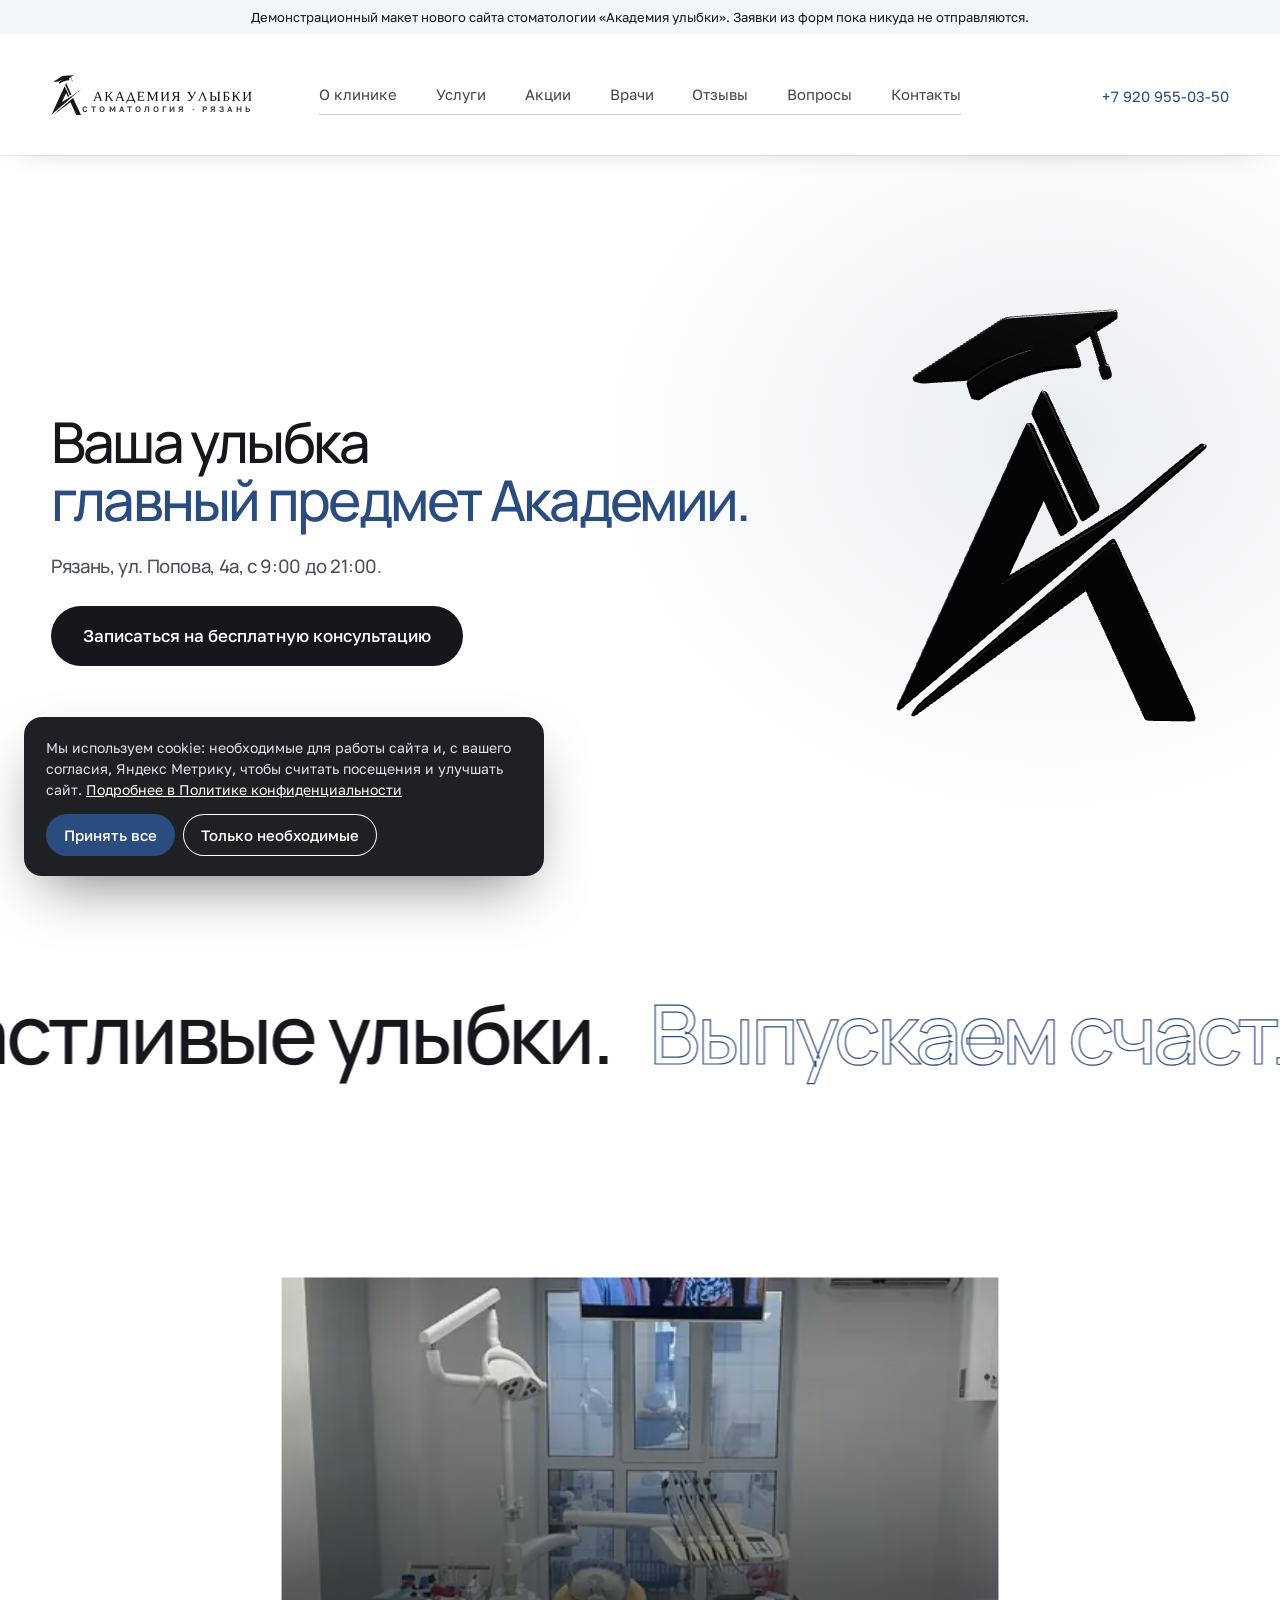
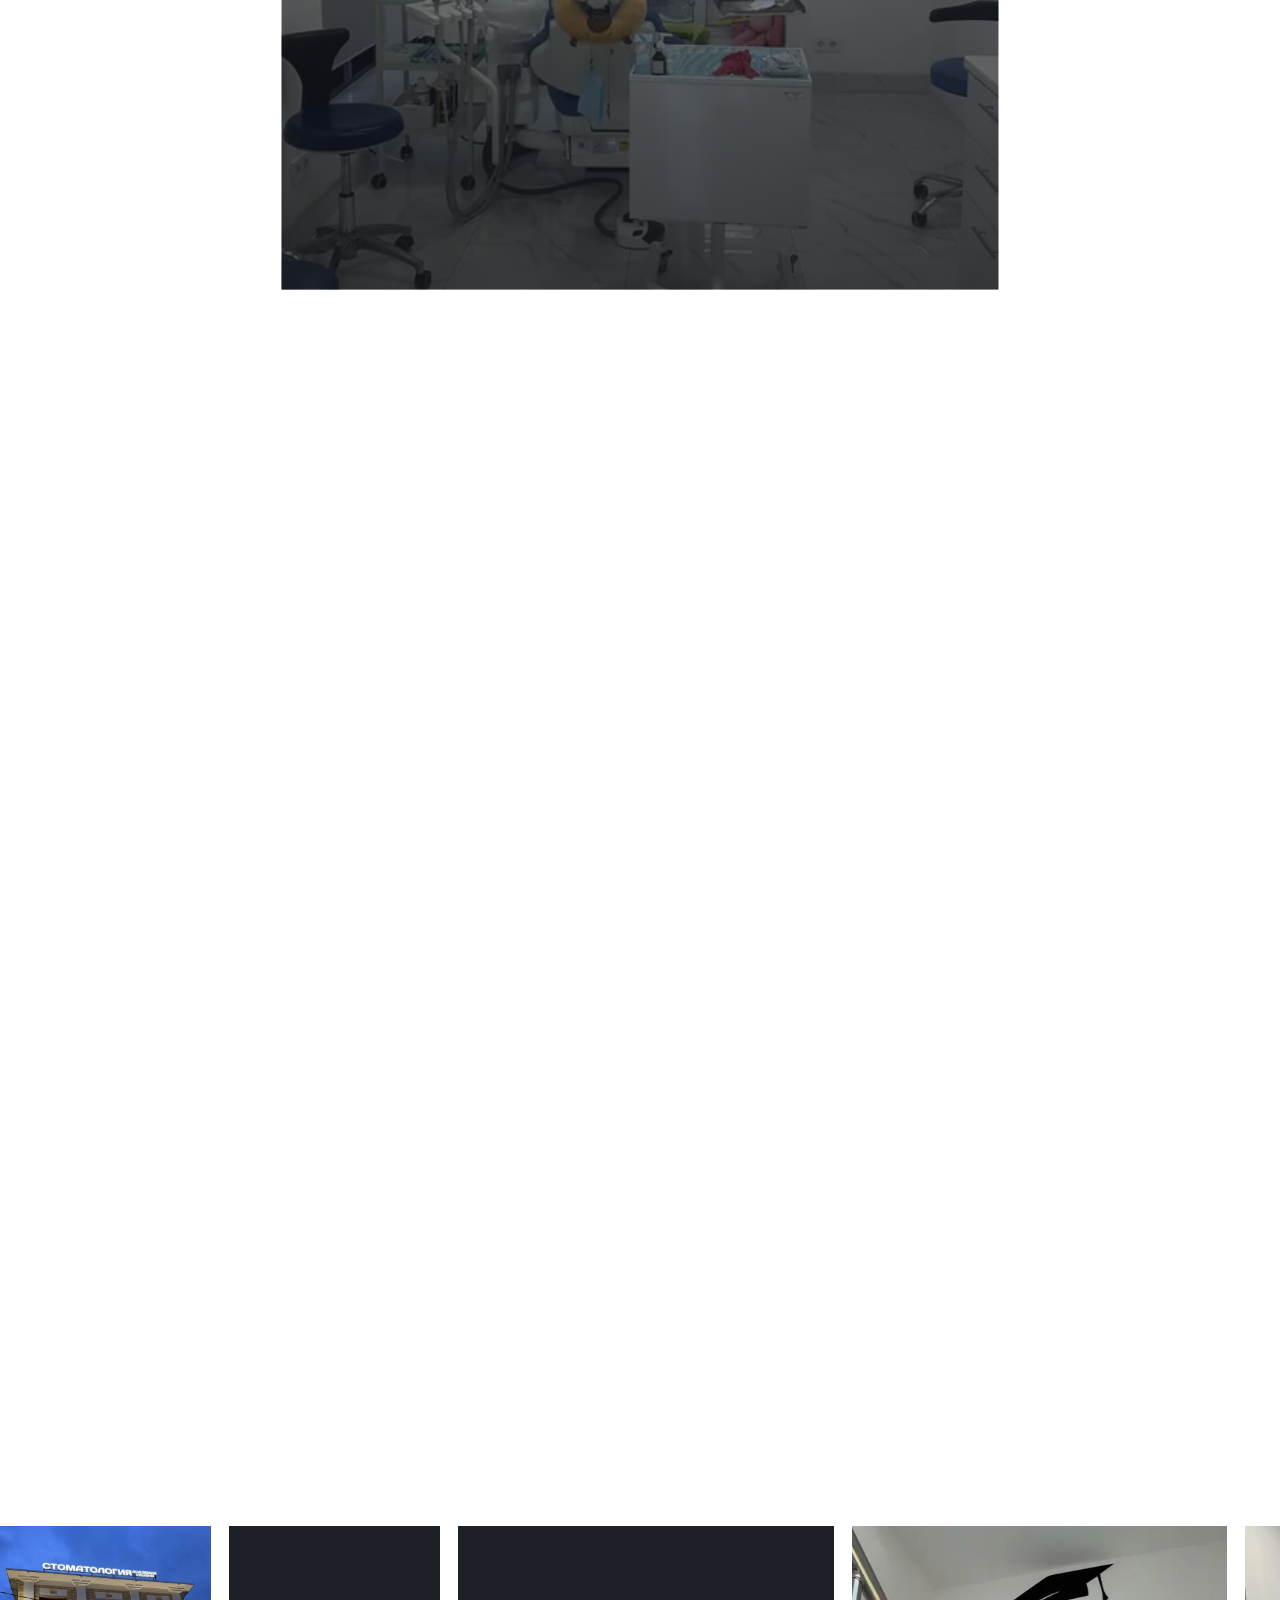
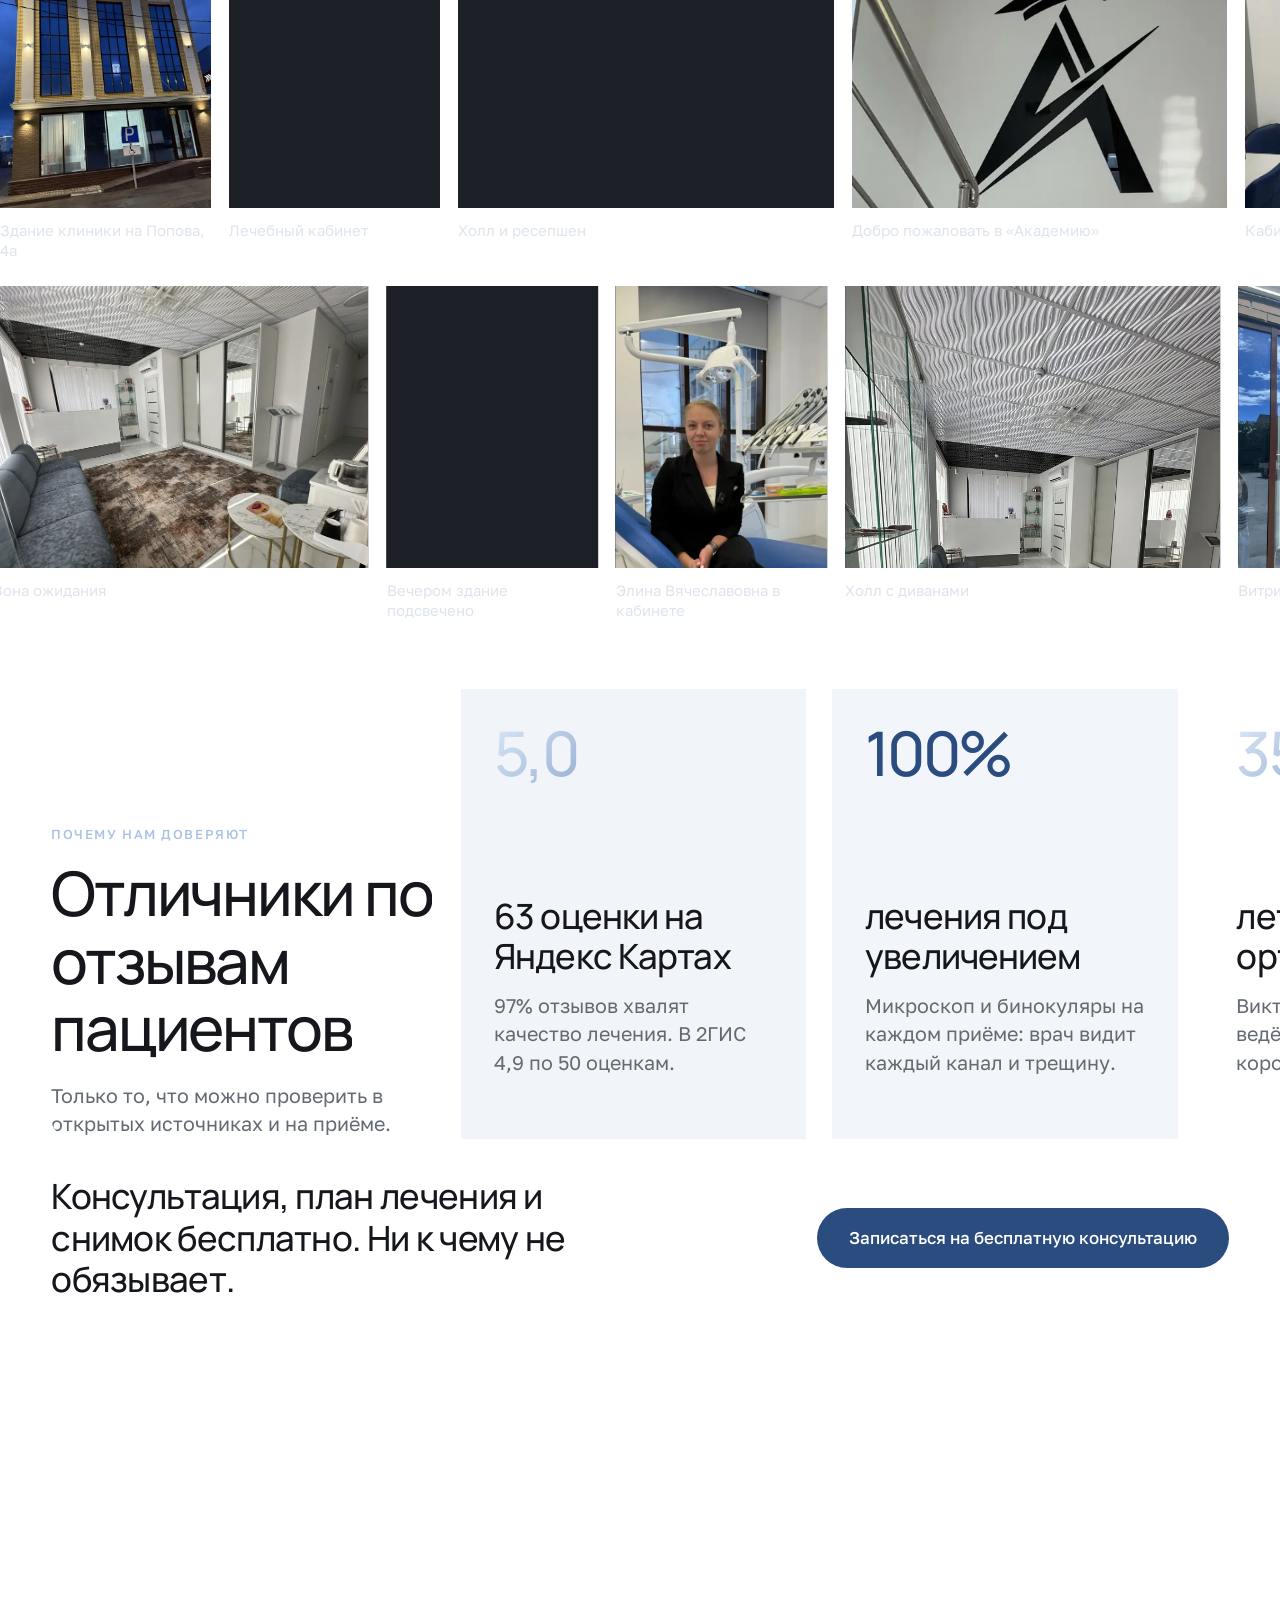
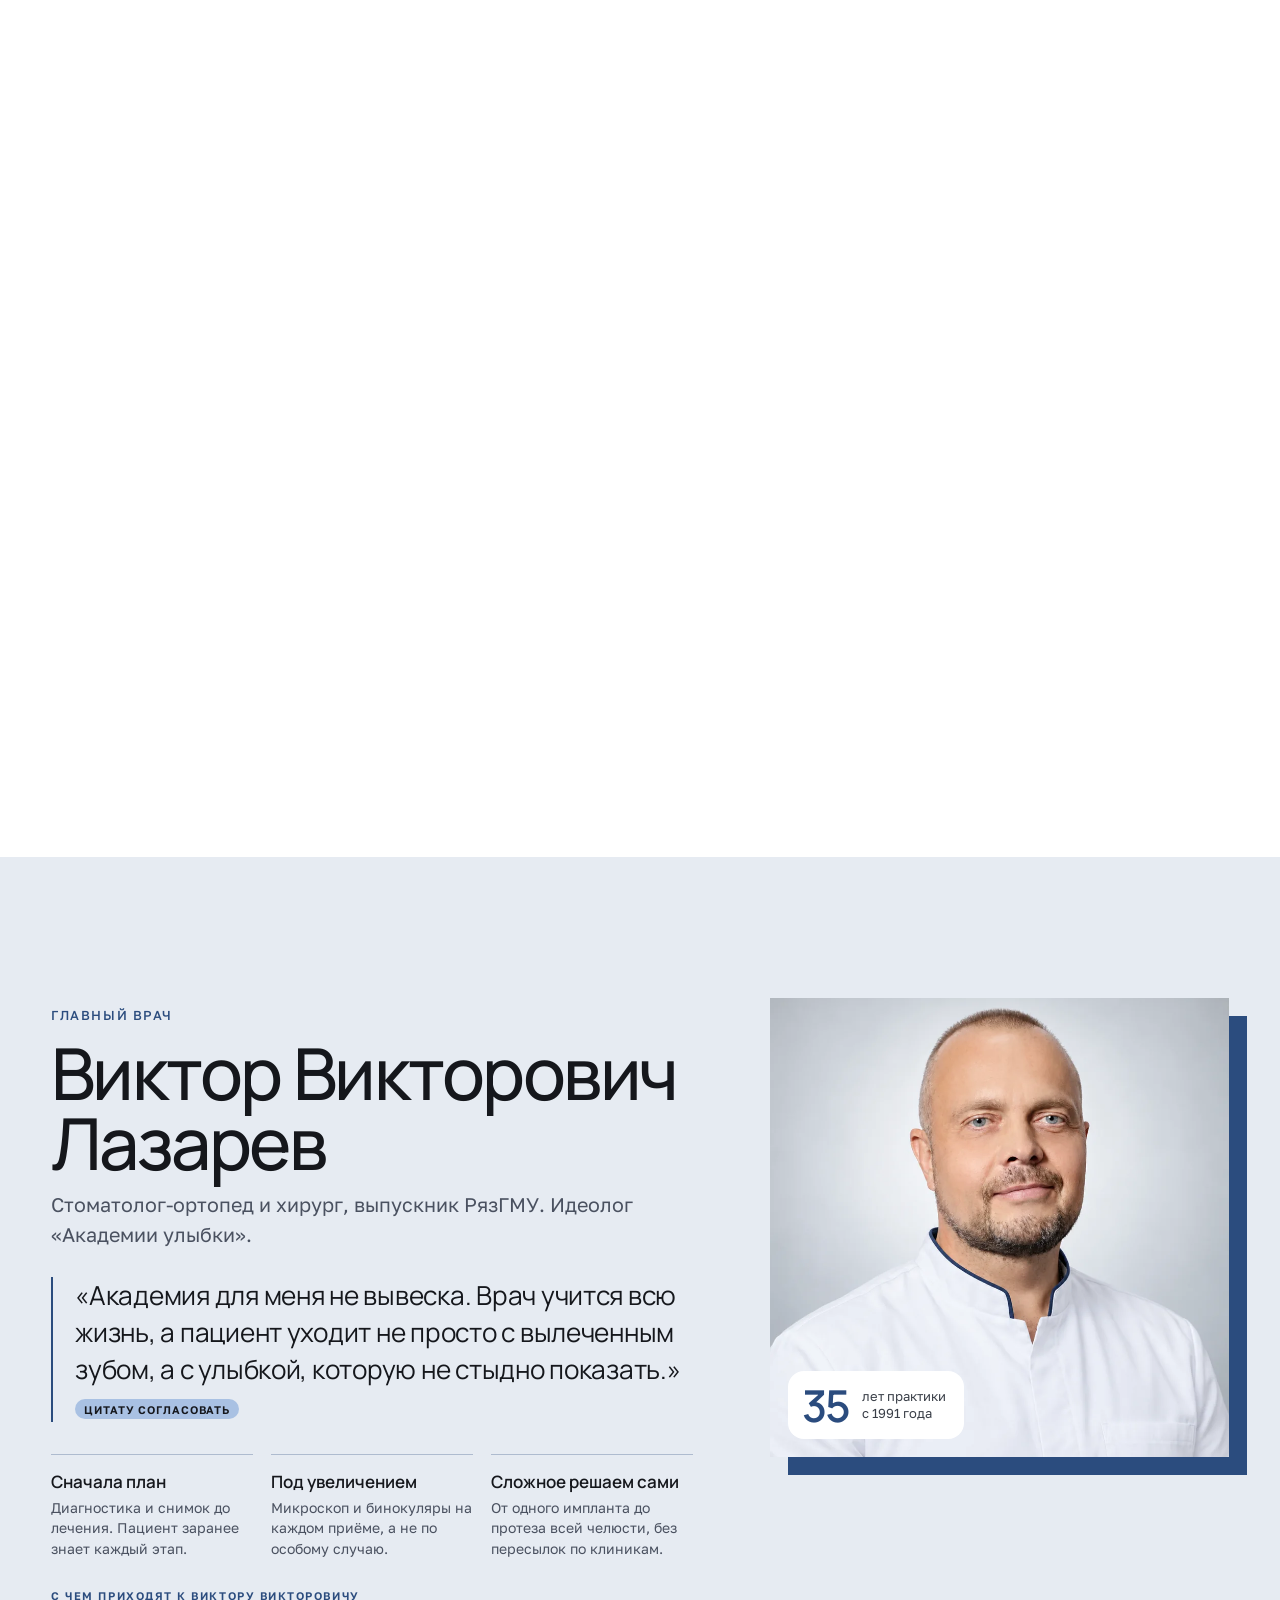
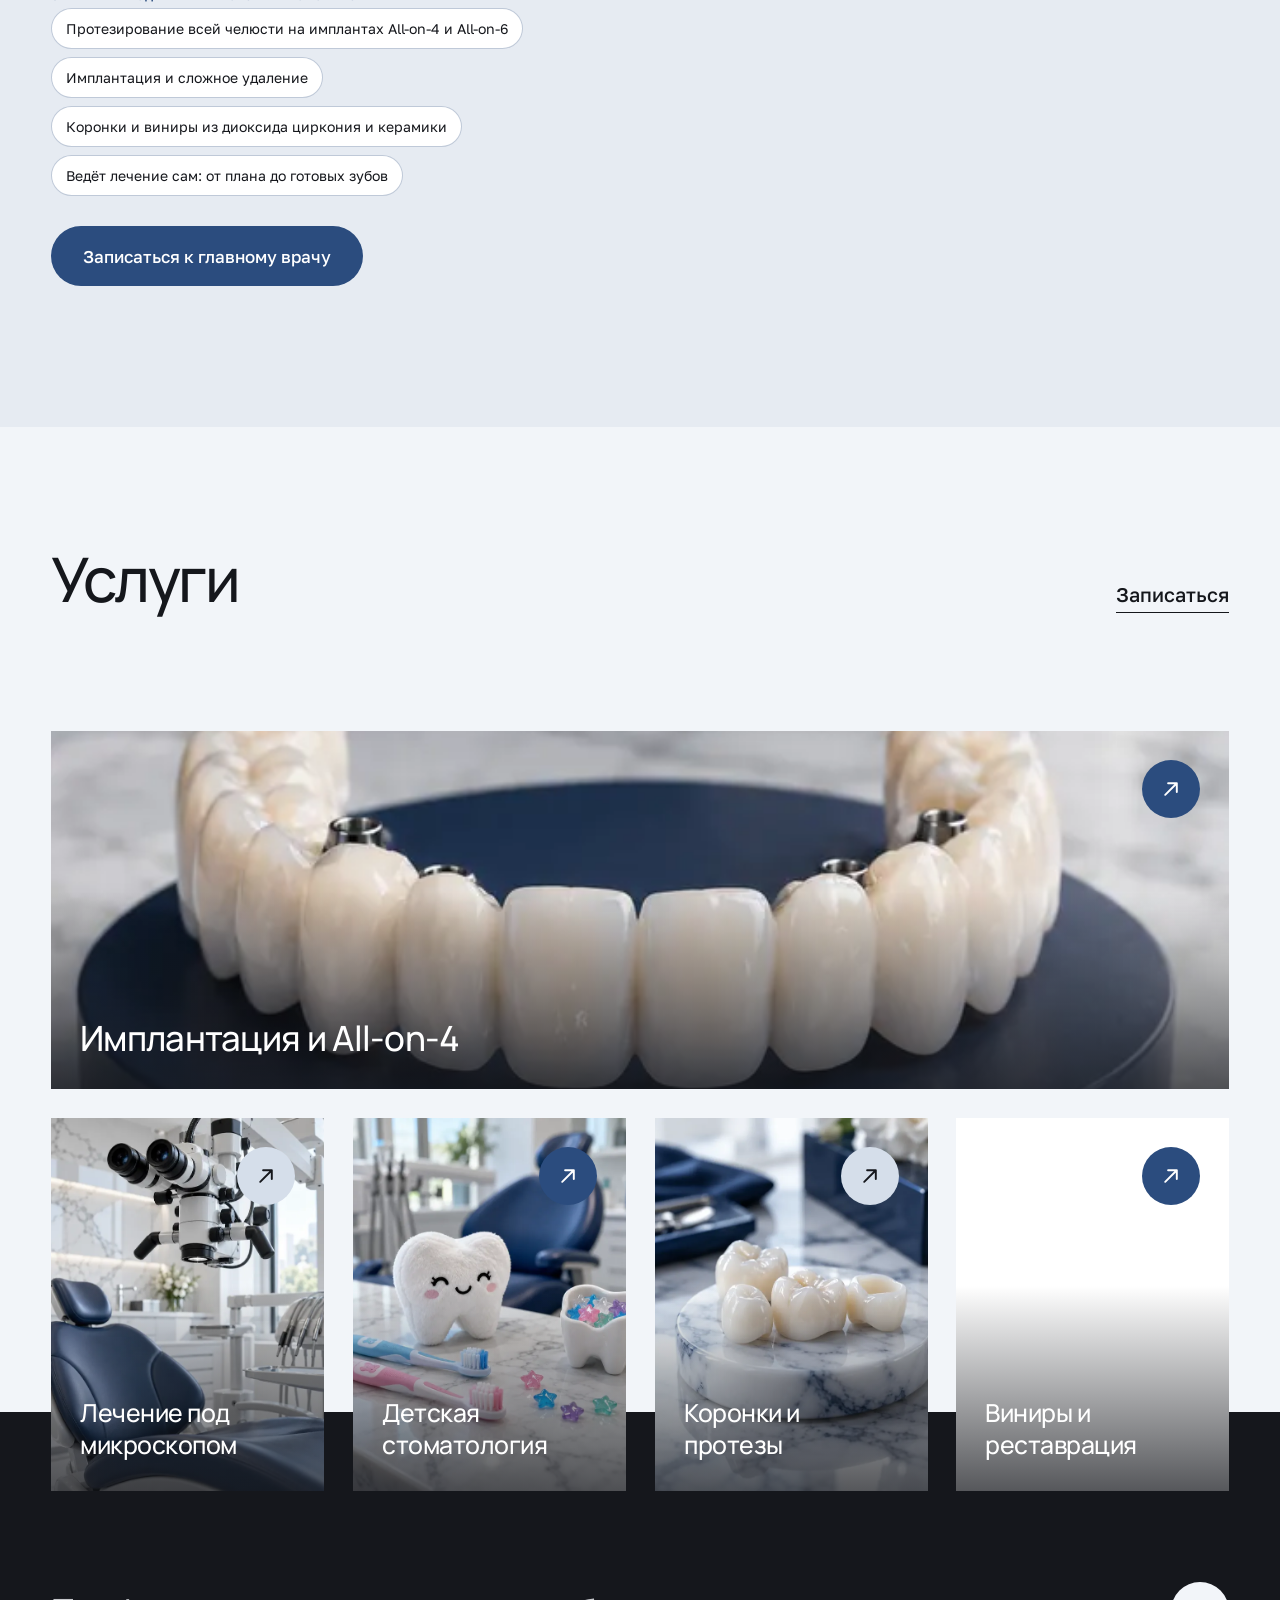
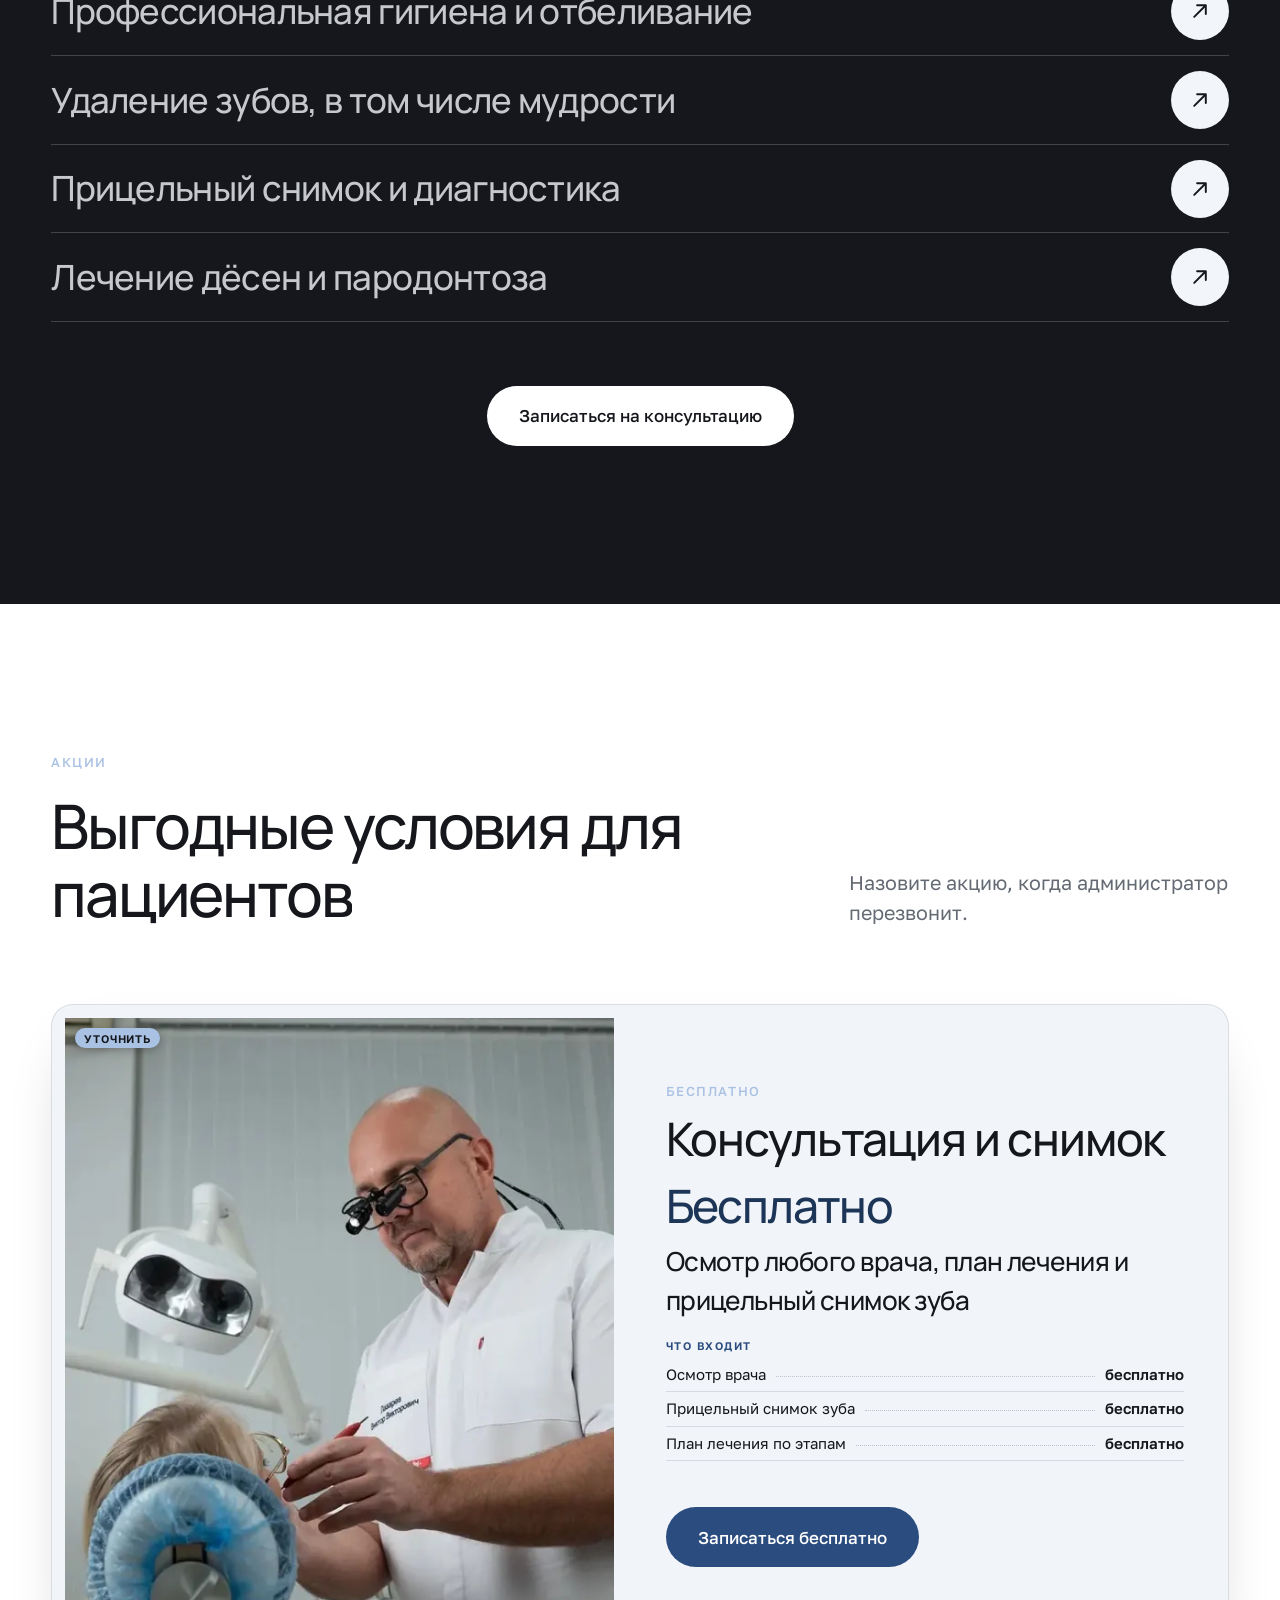
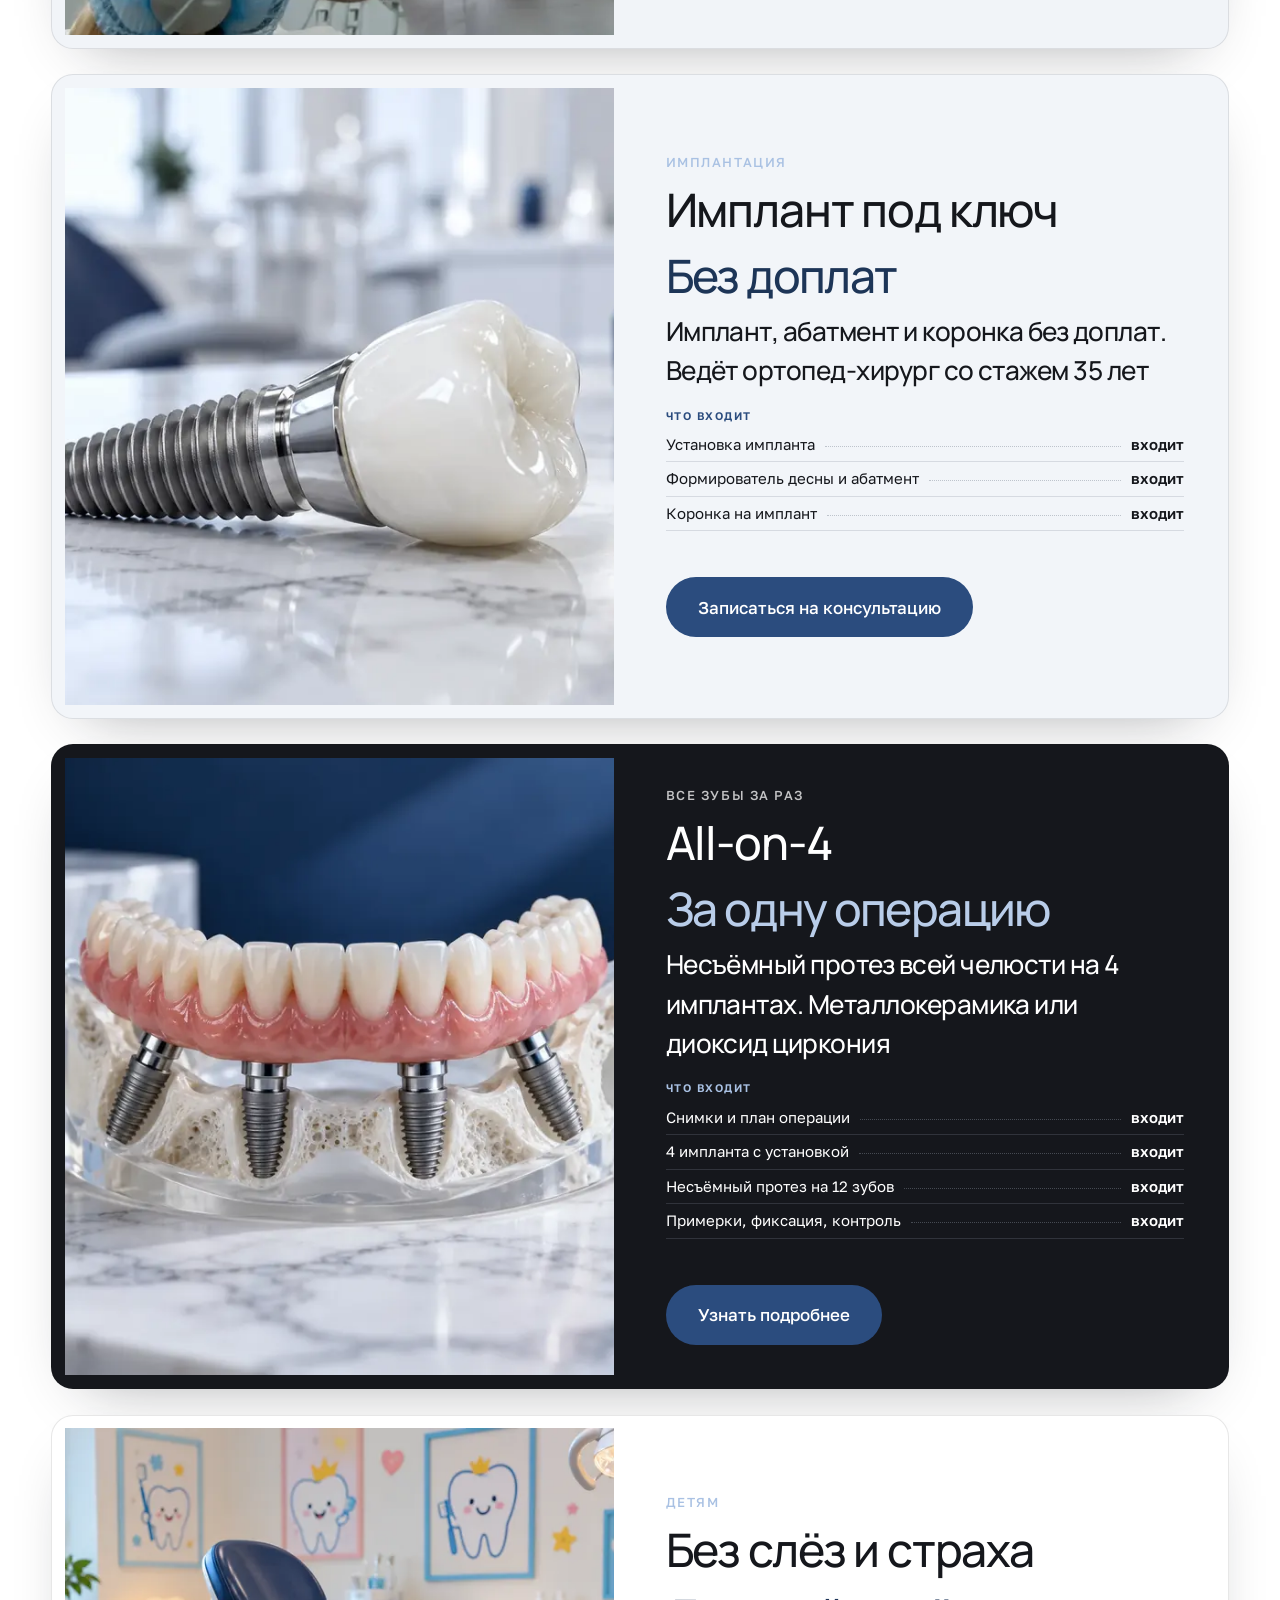
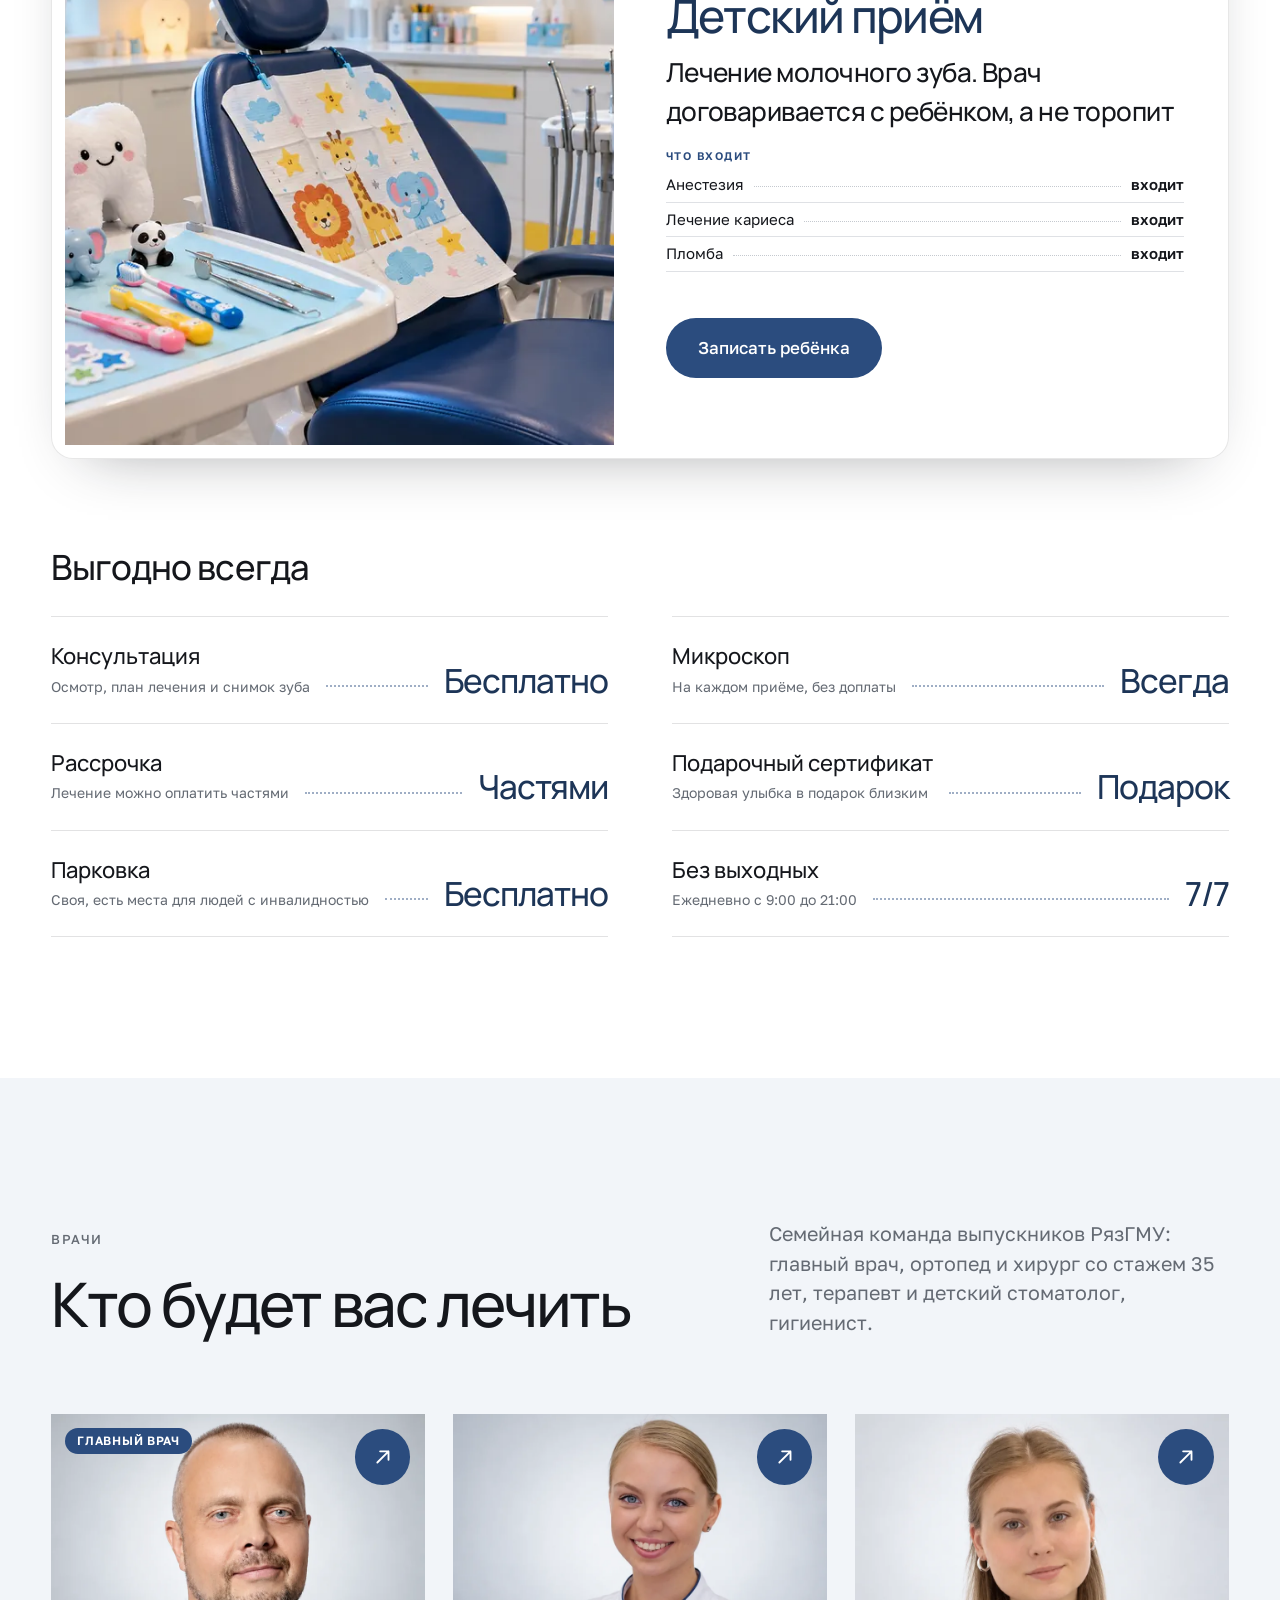
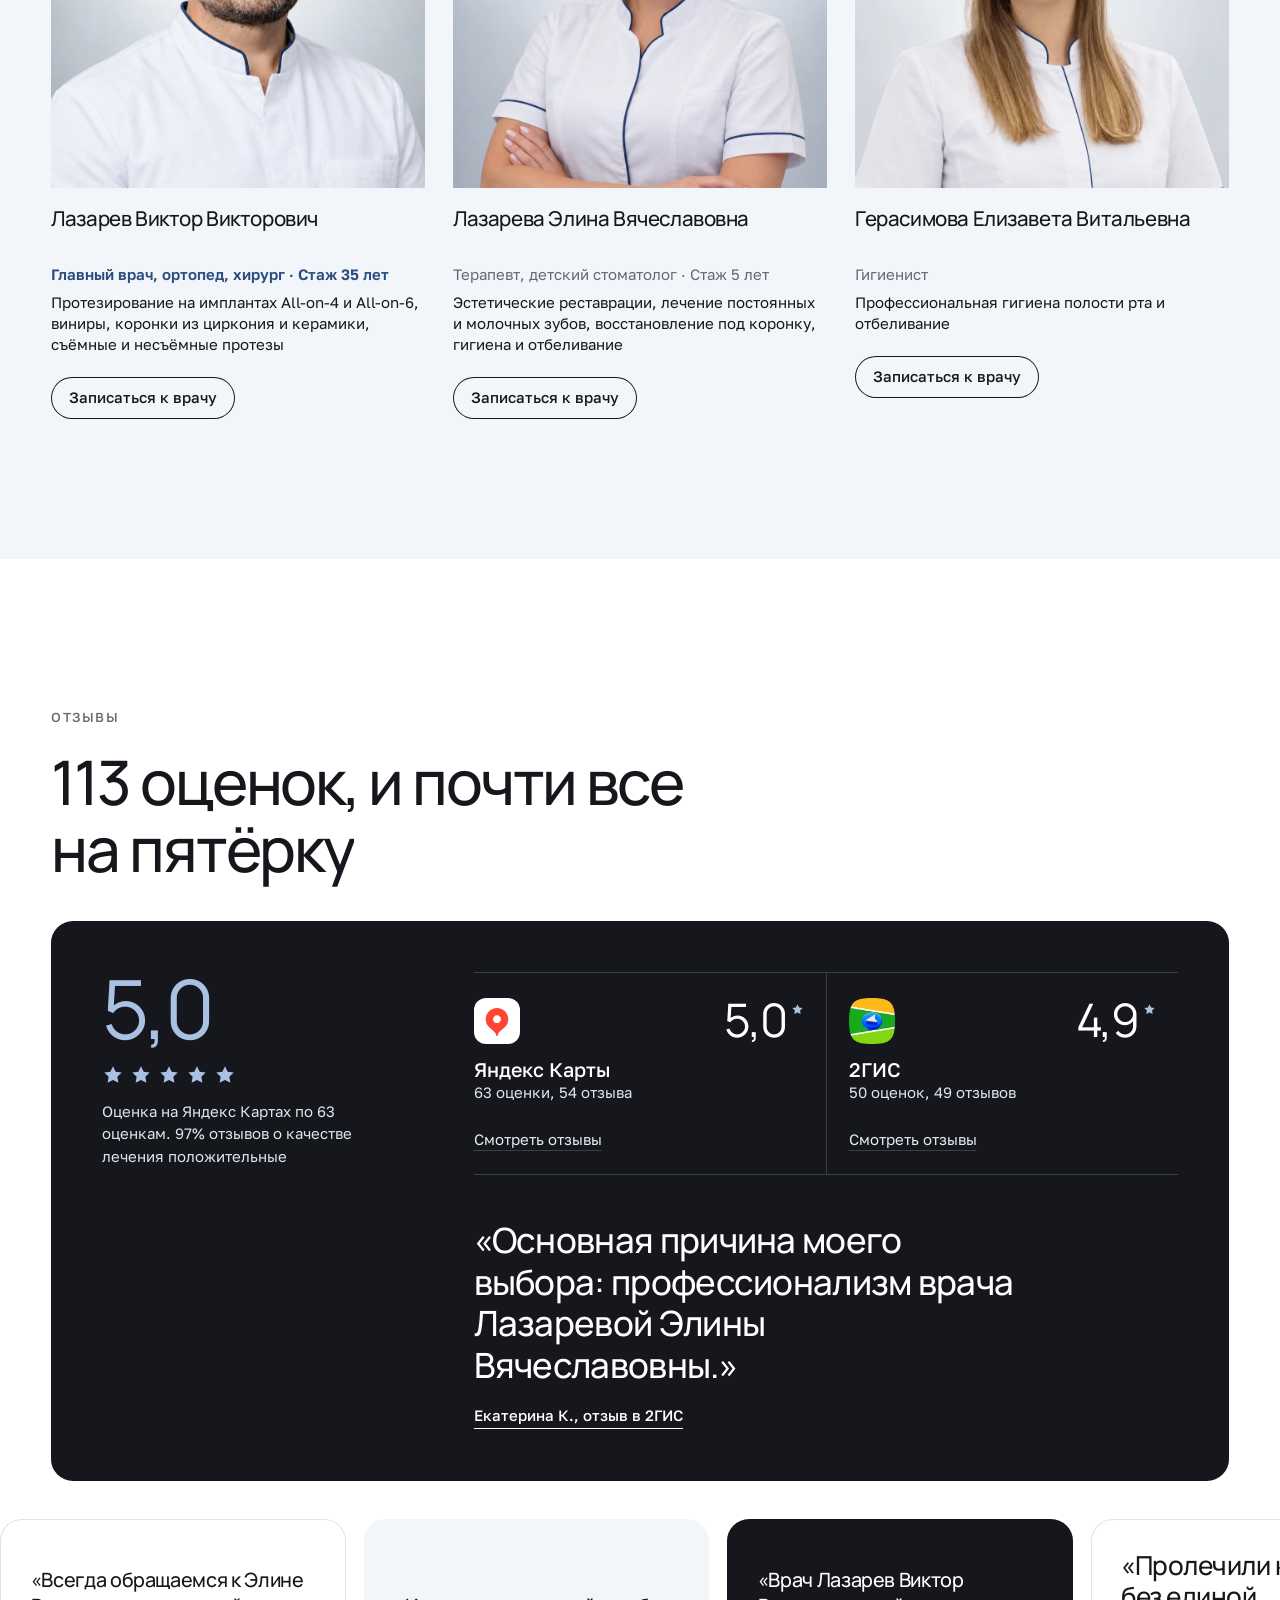
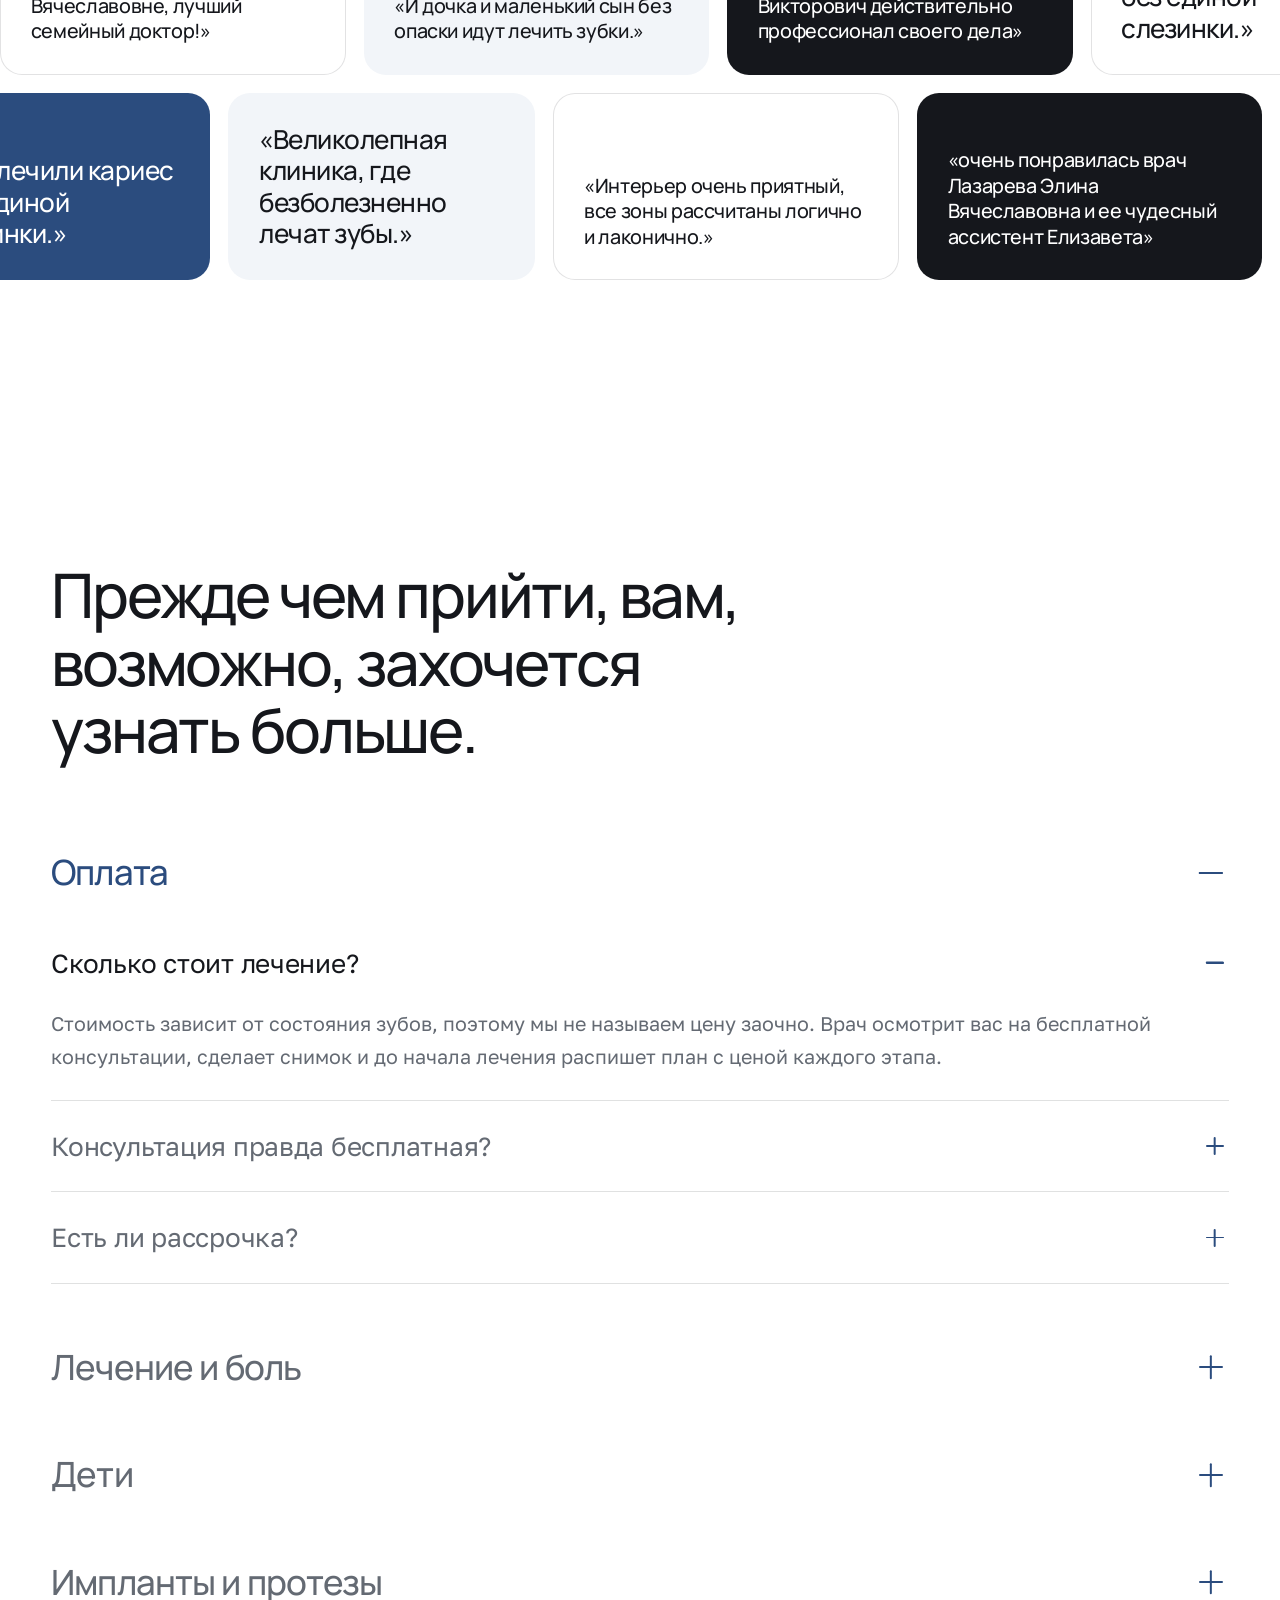
==== commit e622e2db: "Главный врач: светлый вариант; врачи: квадратные фото без скругления; акции: заголовки не вылезают; " ====
--- a/index.html
+++ b/index.html
@@ -122,7 +122,7 @@
   </div><div class="wrap cta-strip"><p>Консультация, план лечения и снимок бесплатно. Ни к чему не обязывает.</p><a class="btn btn--light btn--lg" href="zapis" data-modal="book" data-magnet>Записаться на бесплатную консультацию</a></div></div></div>
 </section>
 
-<section class="section au-chief on-dark" id="chief" data-v="1" aria-labelledby="ch-title"><div class="wrap au-chief__in">
+<section class="section au-chief" id="chief" data-v="4" aria-labelledby="ch-title"><div class="wrap au-chief__in">
   <span class="au-chief__big" aria-hidden="true">35</span>
   <figure class="au-chief__pic" data-reveal><img src="images/doctors/lazarev.webp?v=2" alt="Лазарев Виктор Викторович, главный врач" loading="lazy" decoding="async" onerror="umImg(this)"><figcaption><b>35</b><span>лет практики<br>с 1991 года</span></figcaption></figure>
   <div class="au-chief__body">
@@ -446,10 +446,5 @@
 </div></div>
 </div>
 <script src="assets/rvm.js?v=8686533e" async></script>
-<div class="au-vp" role="group" aria-label="Варианты оформления (демо)"><b>Варианты</b>
-<span>Главный врач</span><span class="au-vp__g" data-t="chief"><button data-v="1">1</button><button data-v="2">2</button><button data-v="3">3</button><button data-v="4">4</button></span>
-<span>Врачи</span><span class="au-vp__g" data-t="team"><button data-v="1">1</button><button data-v="2">2</button><button data-v="3">3</button><button data-v="4">4</button></span></div>
-<script>(function(){var K="au-v-";function set(t,v,go){var el=document.getElementById(t);if(!el)return;el.setAttribute("data-v",v);document.querySelectorAll('.au-vp__g[data-t="'+t+'"] button').forEach(function(b){b.classList.toggle("on",b.getAttribute("data-v")==v)});try{localStorage.setItem(K+t,v)}catch(e){}if(go)el.scrollIntoView({behavior:"smooth"});if(window.ScrollTrigger)ScrollTrigger.refresh()}
-document.querySelectorAll(".au-vp__g").forEach(function(g){var t=g.getAttribute("data-t"),v="1";try{v=localStorage.getItem(K+t)||"1"}catch(e){}set(t,v);g.addEventListener("click",function(e){var b=e.target.closest("button");if(b)set(t,b.getAttribute("data-v"),true)})})})();</script>
 </body>
 </html>
--- a/assets/akademiya.css
+++ b/assets/akademiya.css
@@ -94,6 +94,7 @@
 
 /* акции без цен: вместо суммы короткий тезис, шрифт меньше */
 .pr-price b{font-size:clamp(30px,2.8vw,48px);line-height:1.1}
+body .pr4-card .pr-price b{font-size:clamp(30px,3.6vw,64px);line-height:1.05;white-space:normal;max-width:100%;overflow-wrap:break-word}
 
 /* первый экран: заголовок, строка со сменой данных и кнопка идут столбцом, без наложений */
 @media (min-width:761px){
@@ -184,7 +185,7 @@
 @media (min-width:761px){
   .team__grid.au-row{display:grid;grid-template-columns:repeat(3,minmax(0,1fr));gap:clamp(18px,2.2vw,36px);align-items:start;overflow:visible}
   .au-row .doc{padding:0!important;margin:0!important;transform:none!important}
-  .au-row .doc__photo{aspect-ratio:1/1;border-radius:var(--radius)}
+  .au-row .doc__photo{aspect-ratio:1/1;border-radius:0}
   .au-row .doc__photo img{object-position:50% 14%}
   .au-row .doc h3{font-size:clamp(20px,1.6vw,26px);margin:0 0 2px}
   .au-row .doc--chief .doc__photo:before{content:"Главный врач";position:absolute;z-index:3;left:14px;top:14px;padding:7px 12px;border-radius:999px;background:#2b4c7e;color:#fff;font:600 12px/1 var(--body);letter-spacing:.06em;text-transform:uppercase}
@@ -211,7 +212,7 @@
 }
 
 @media (max-width:760px){
-  .au-row .doc__photo{aspect-ratio:1/1;border-radius:var(--radius)}
+  .au-row .doc__photo{aspect-ratio:1/1;border-radius:0}
   .au-team[data-v="3"] .au-row .doc__photo{border-radius:50%}
   .au-row .doc--chief .doc__photo:before{content:"Главный врач";position:absolute;z-index:3;left:10px;top:10px;padding:6px 10px;border-radius:999px;background:#2b4c7e;color:#fff;font:600 10px/1 var(--body);letter-spacing:.06em;text-transform:uppercase}
   .au-team[data-v="3"] .au-row .doc--chief .doc__photo:before{display:none}
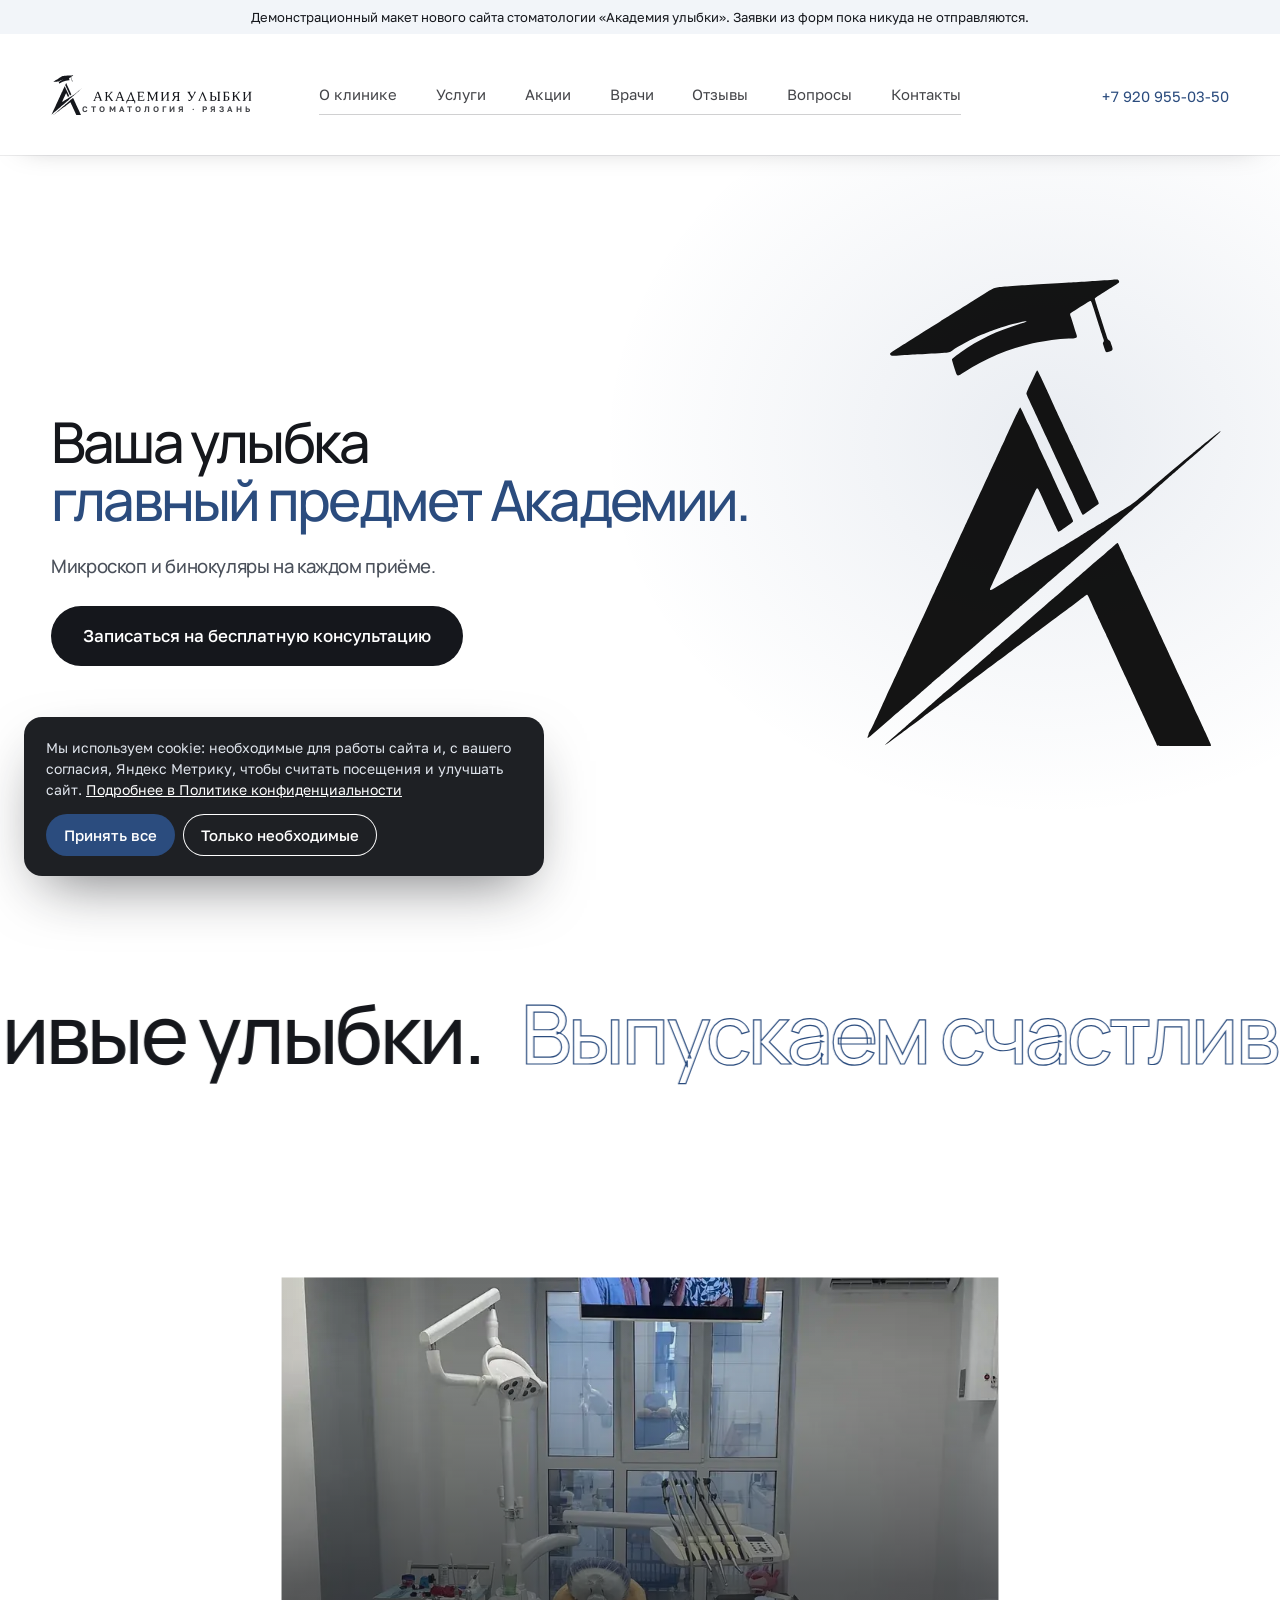
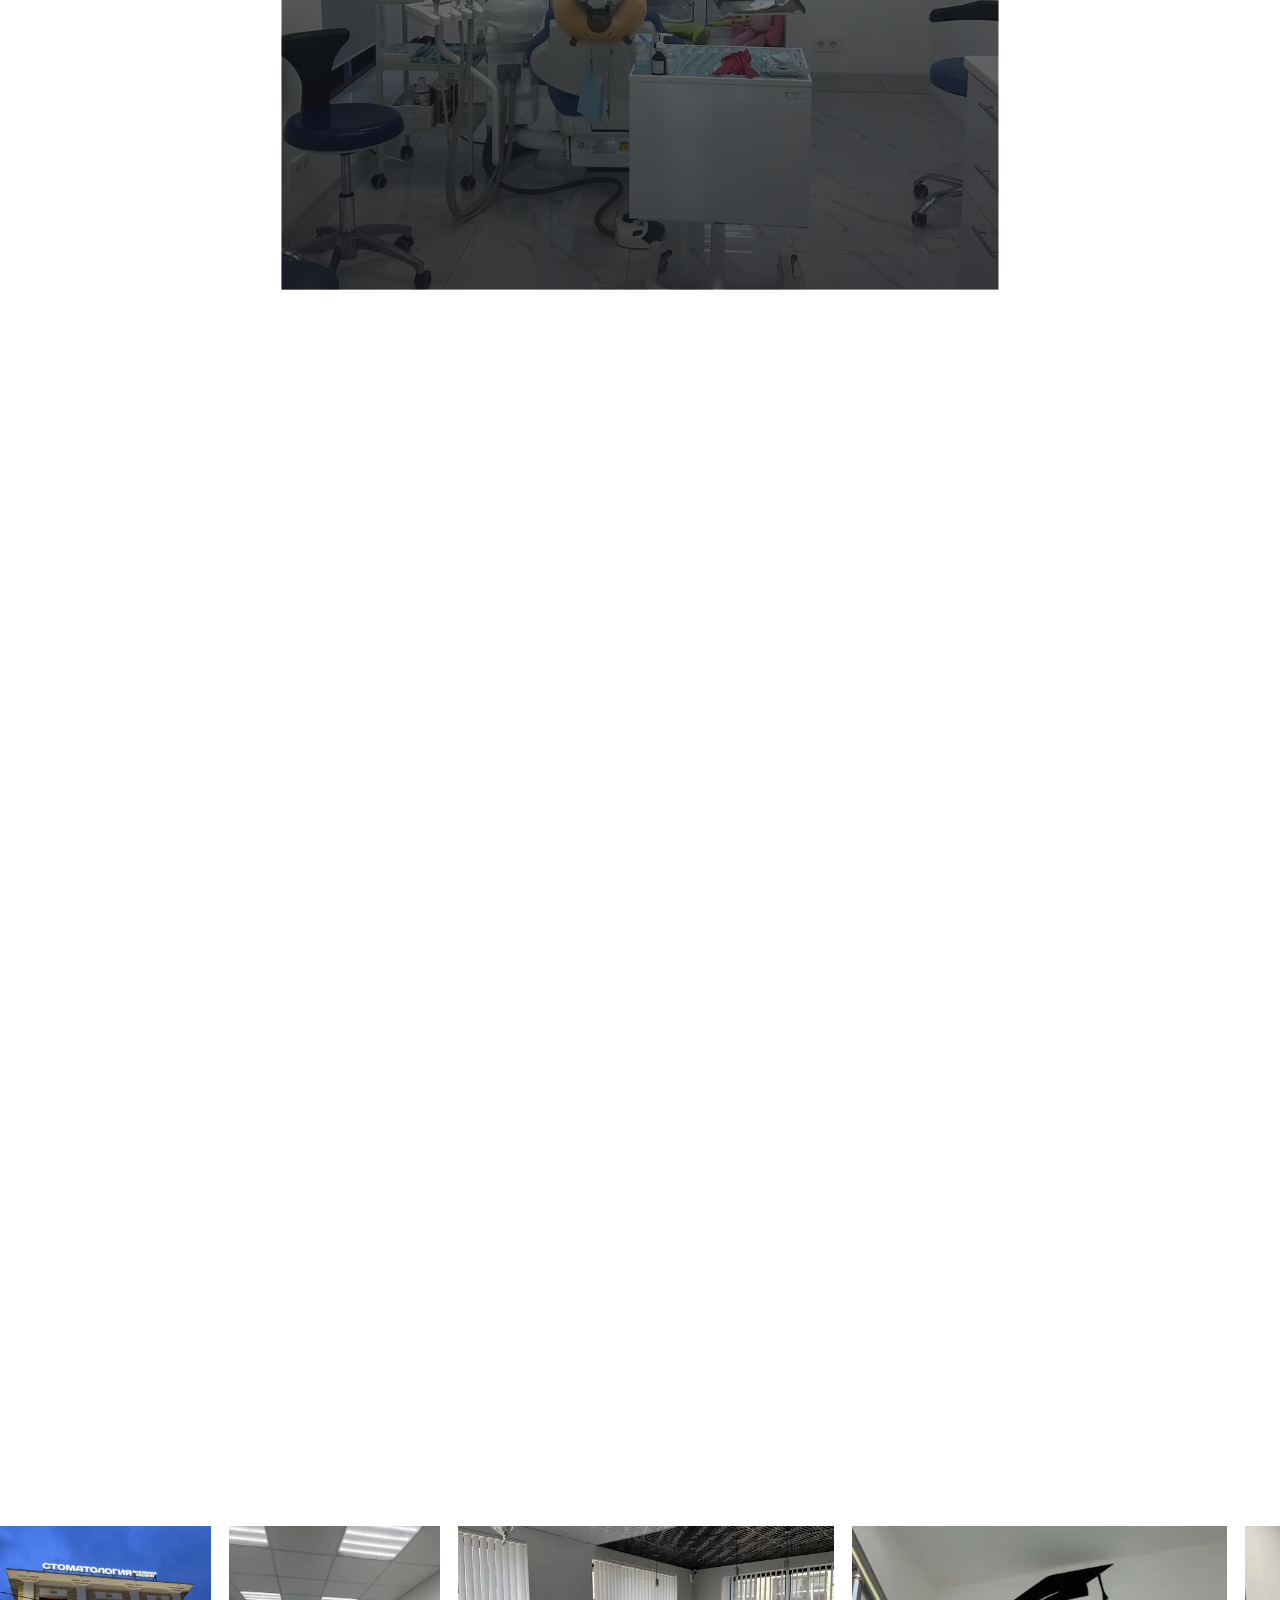
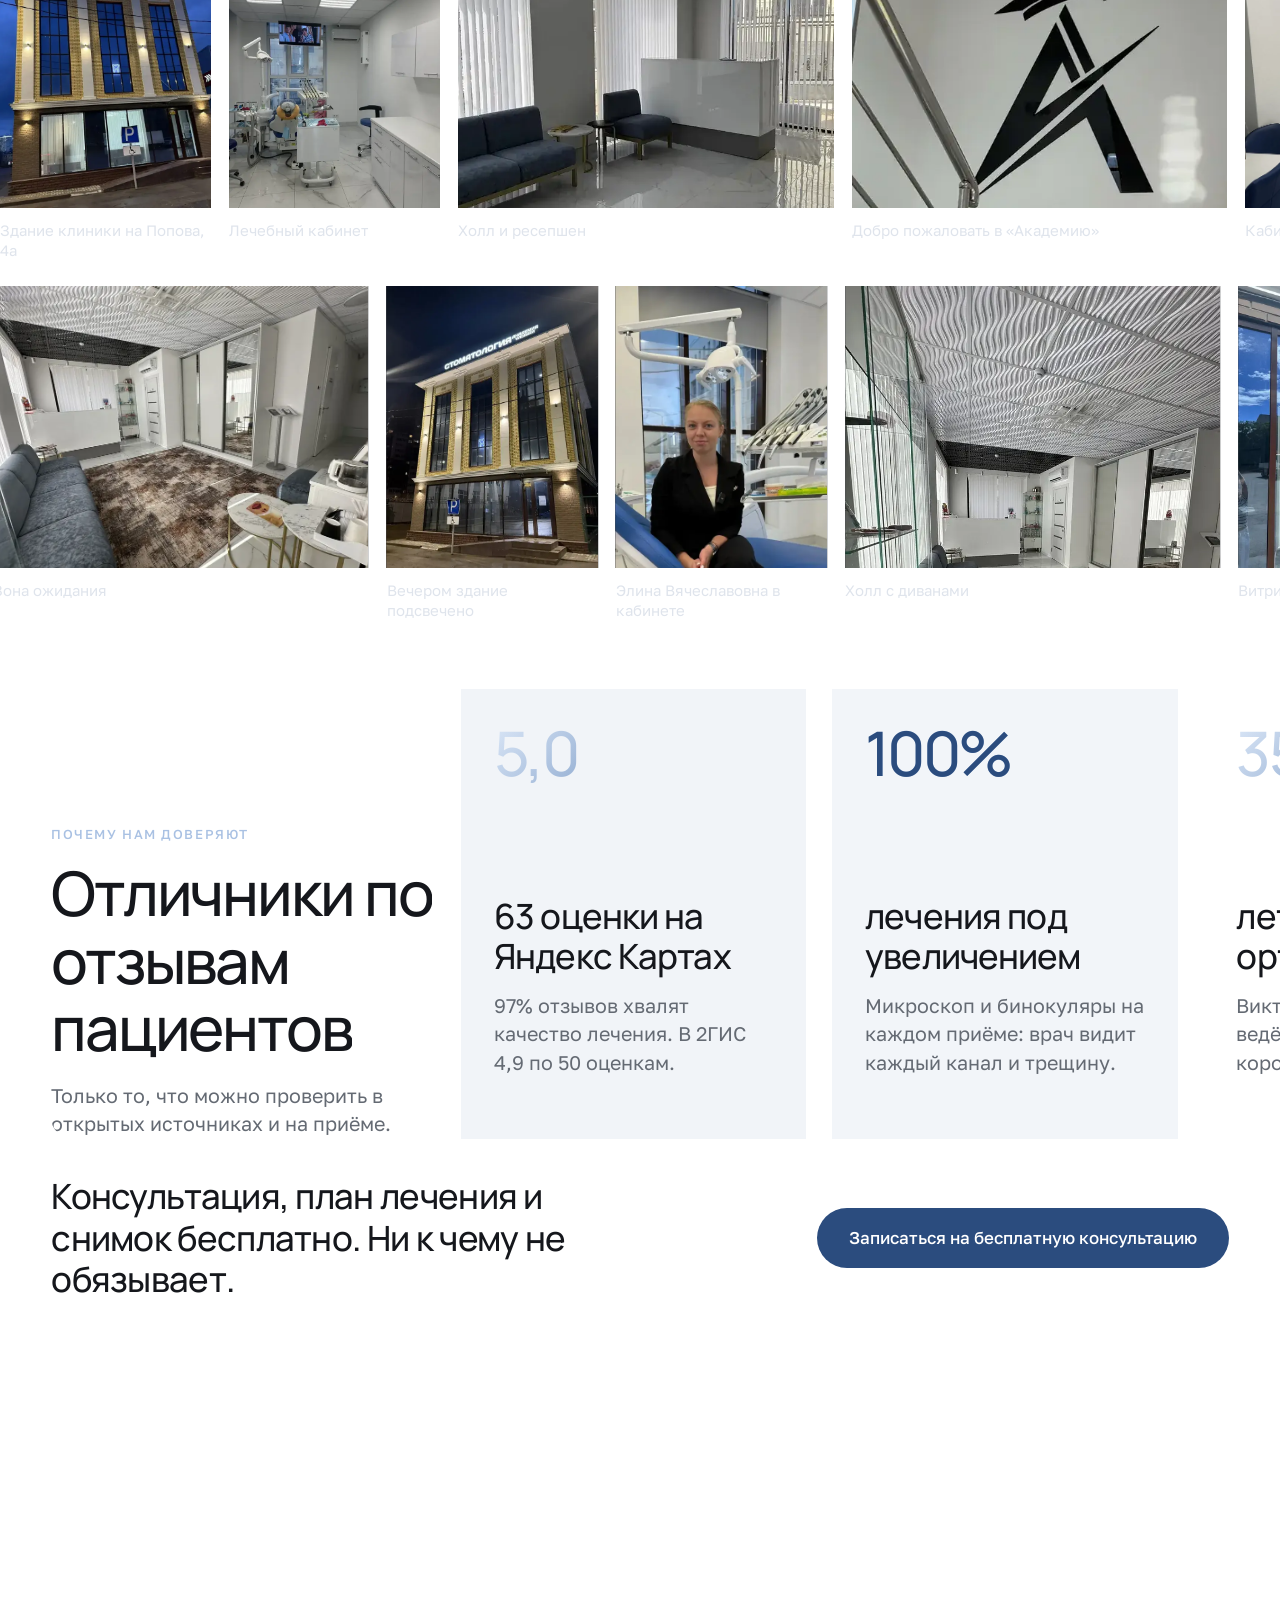
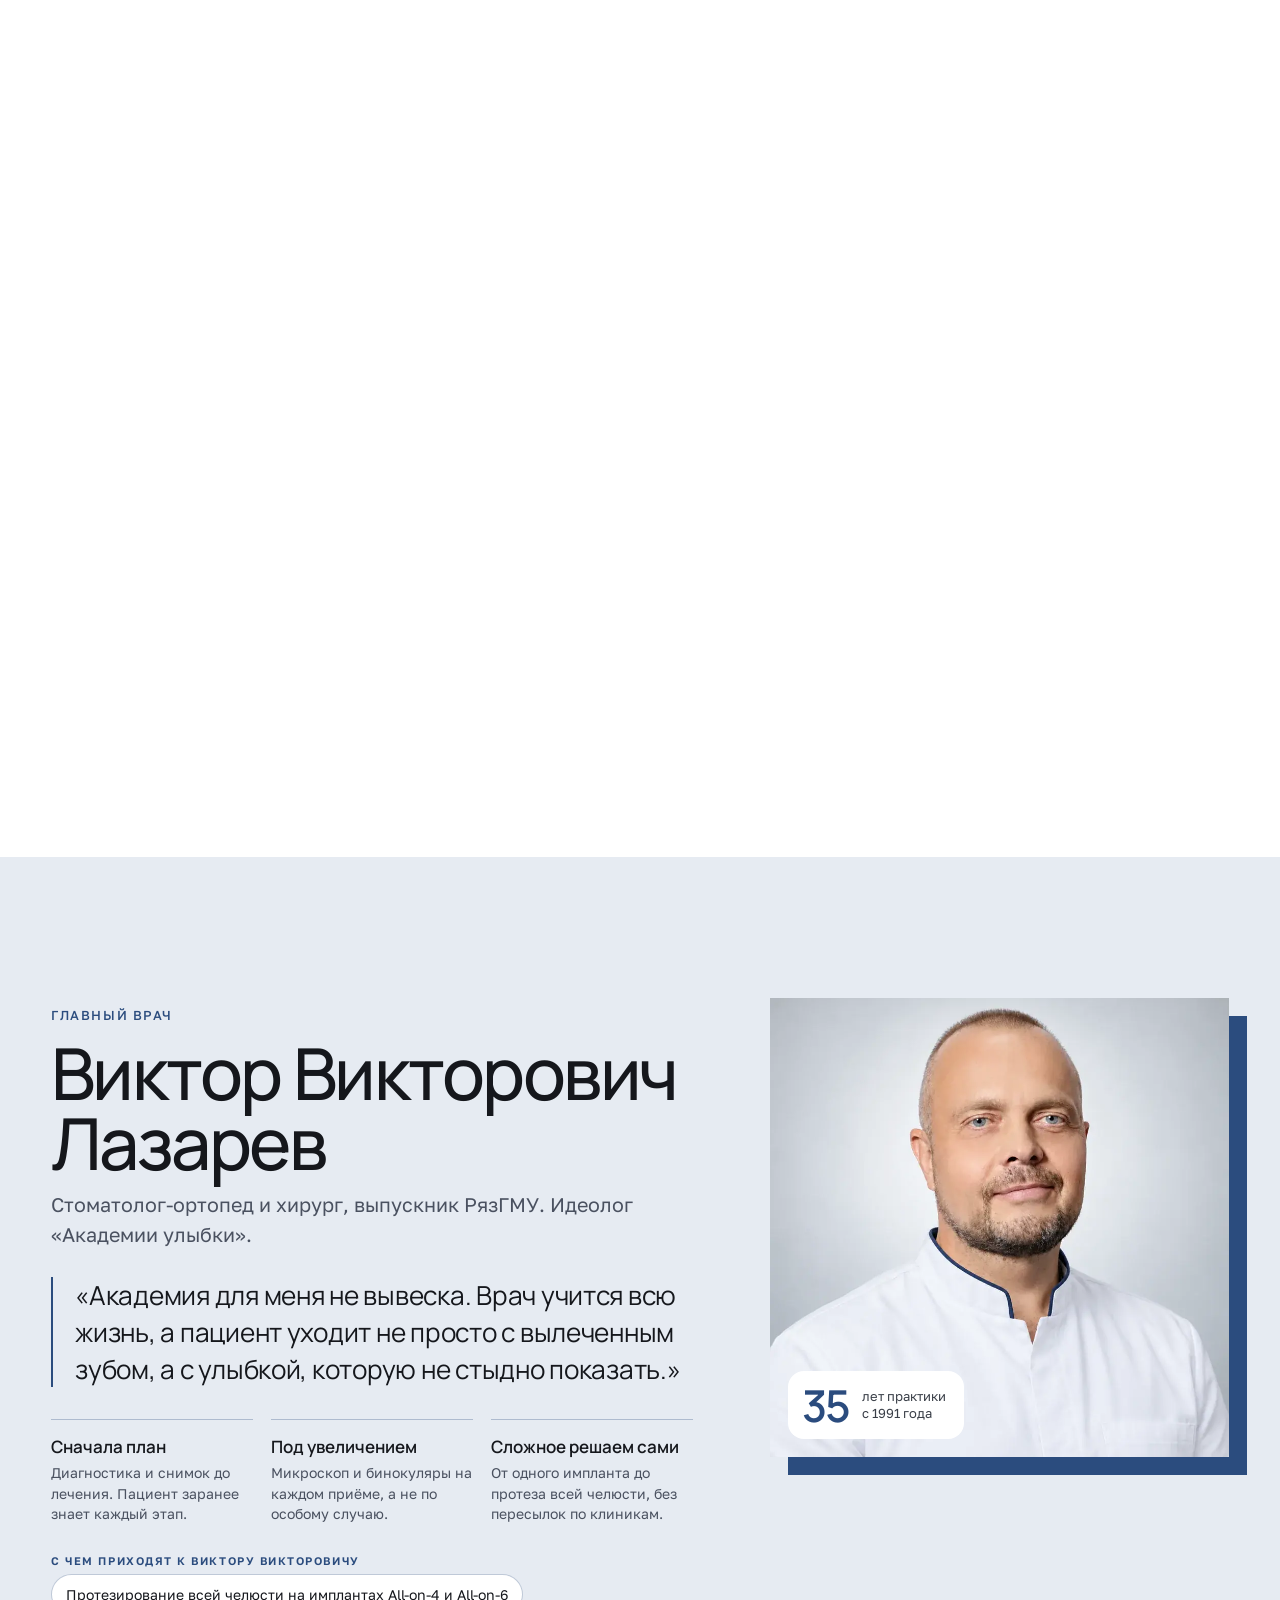
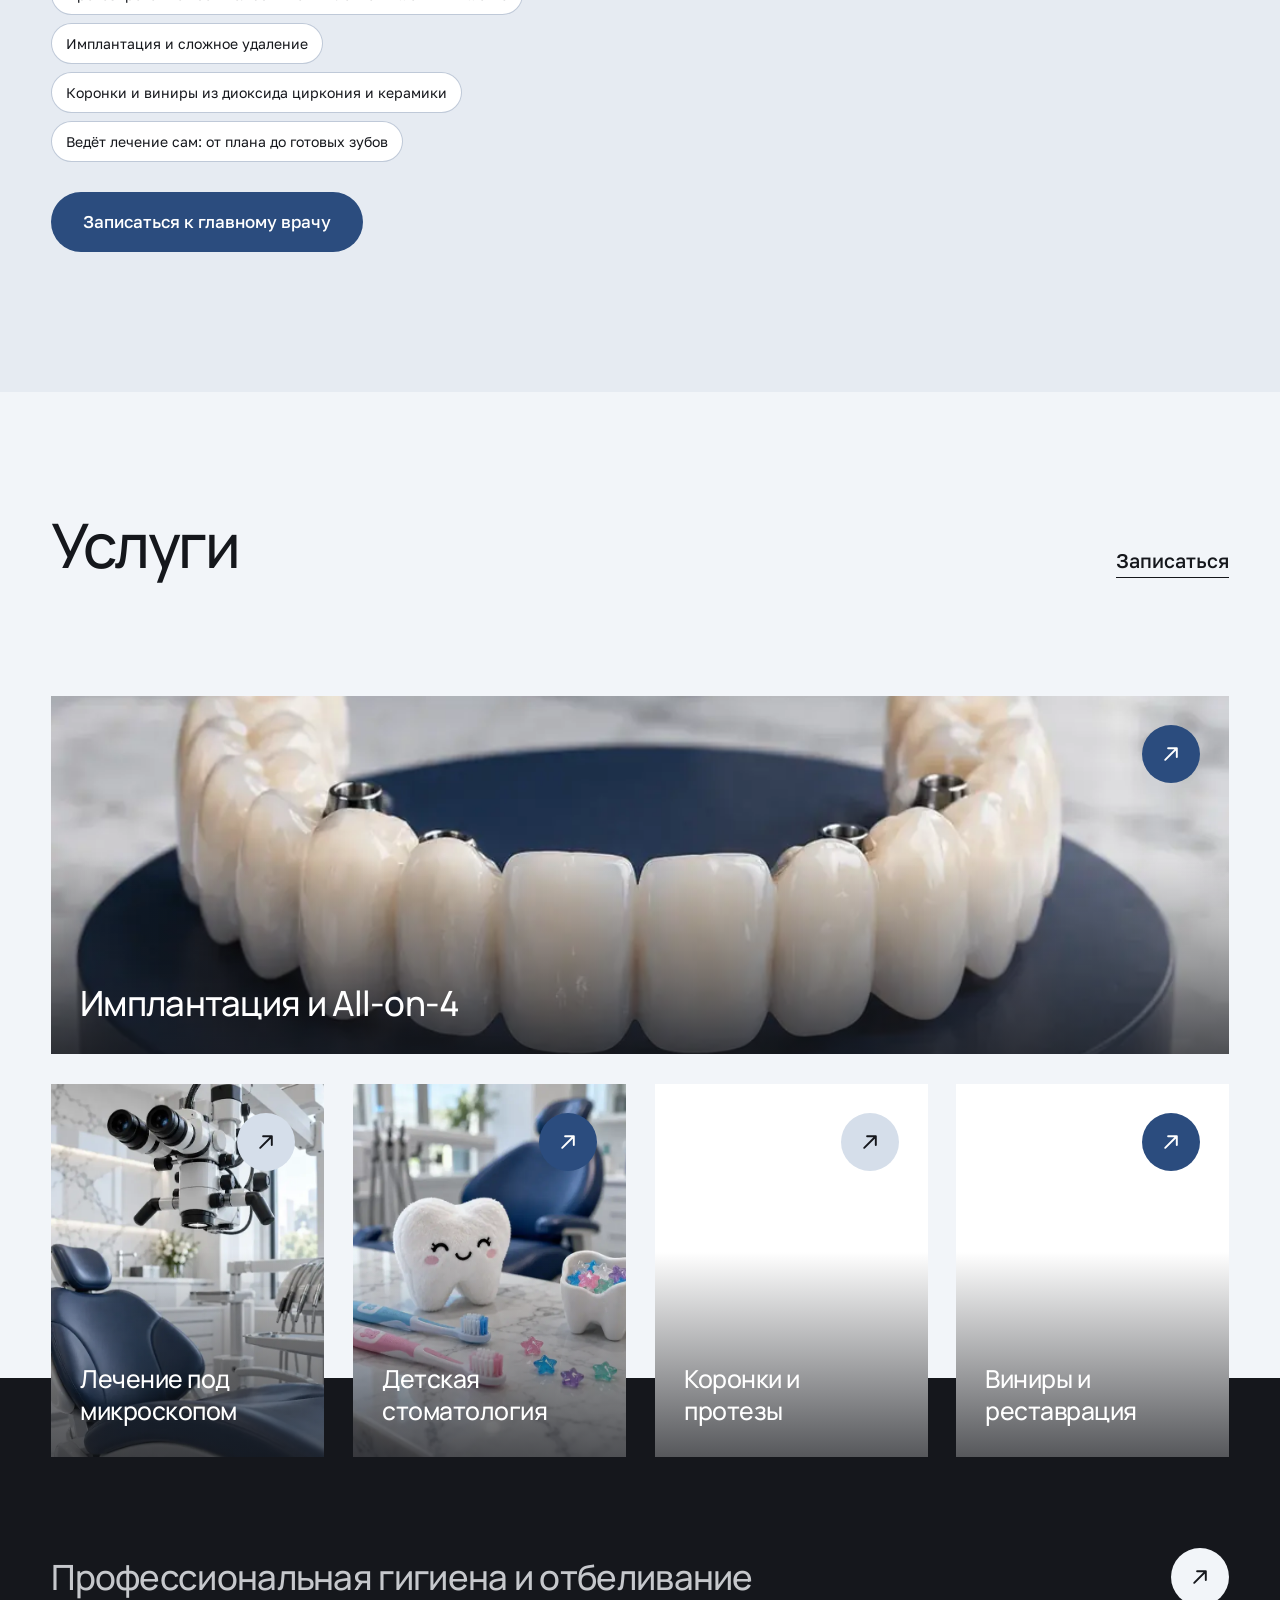
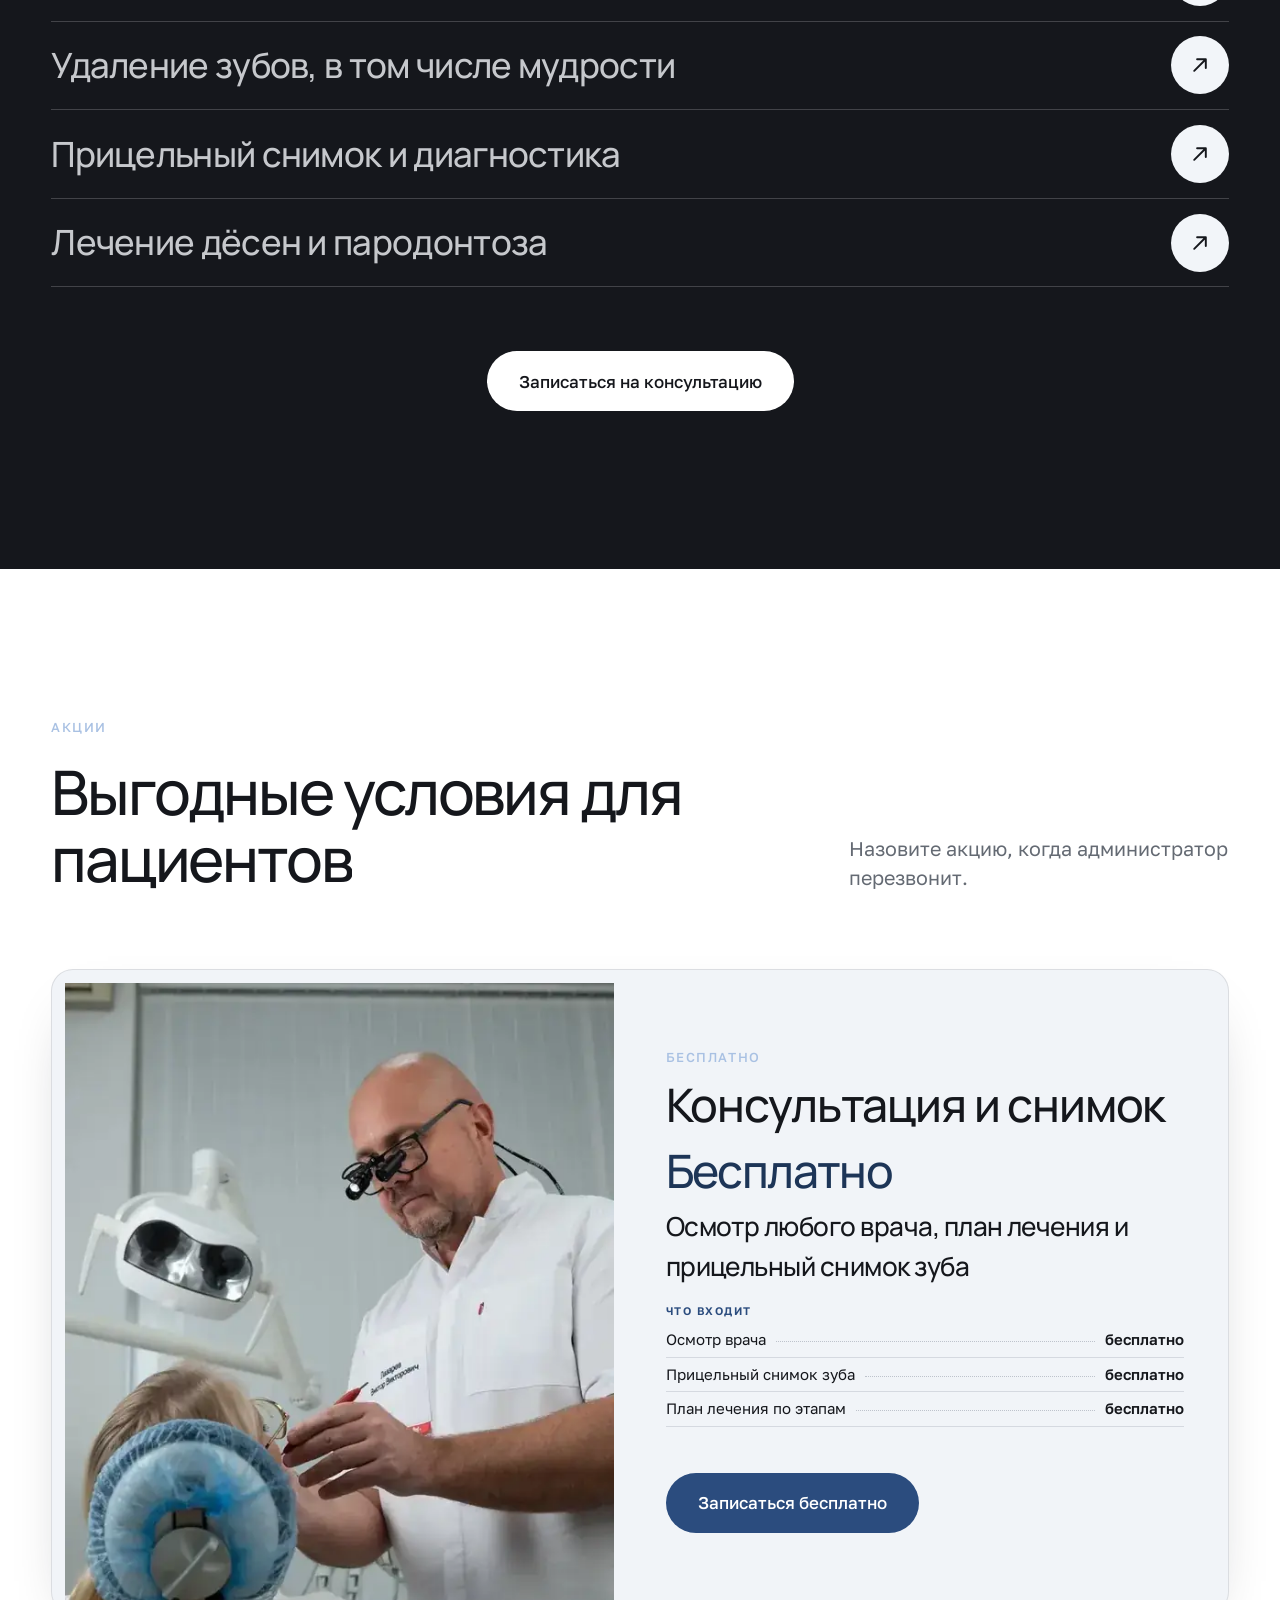
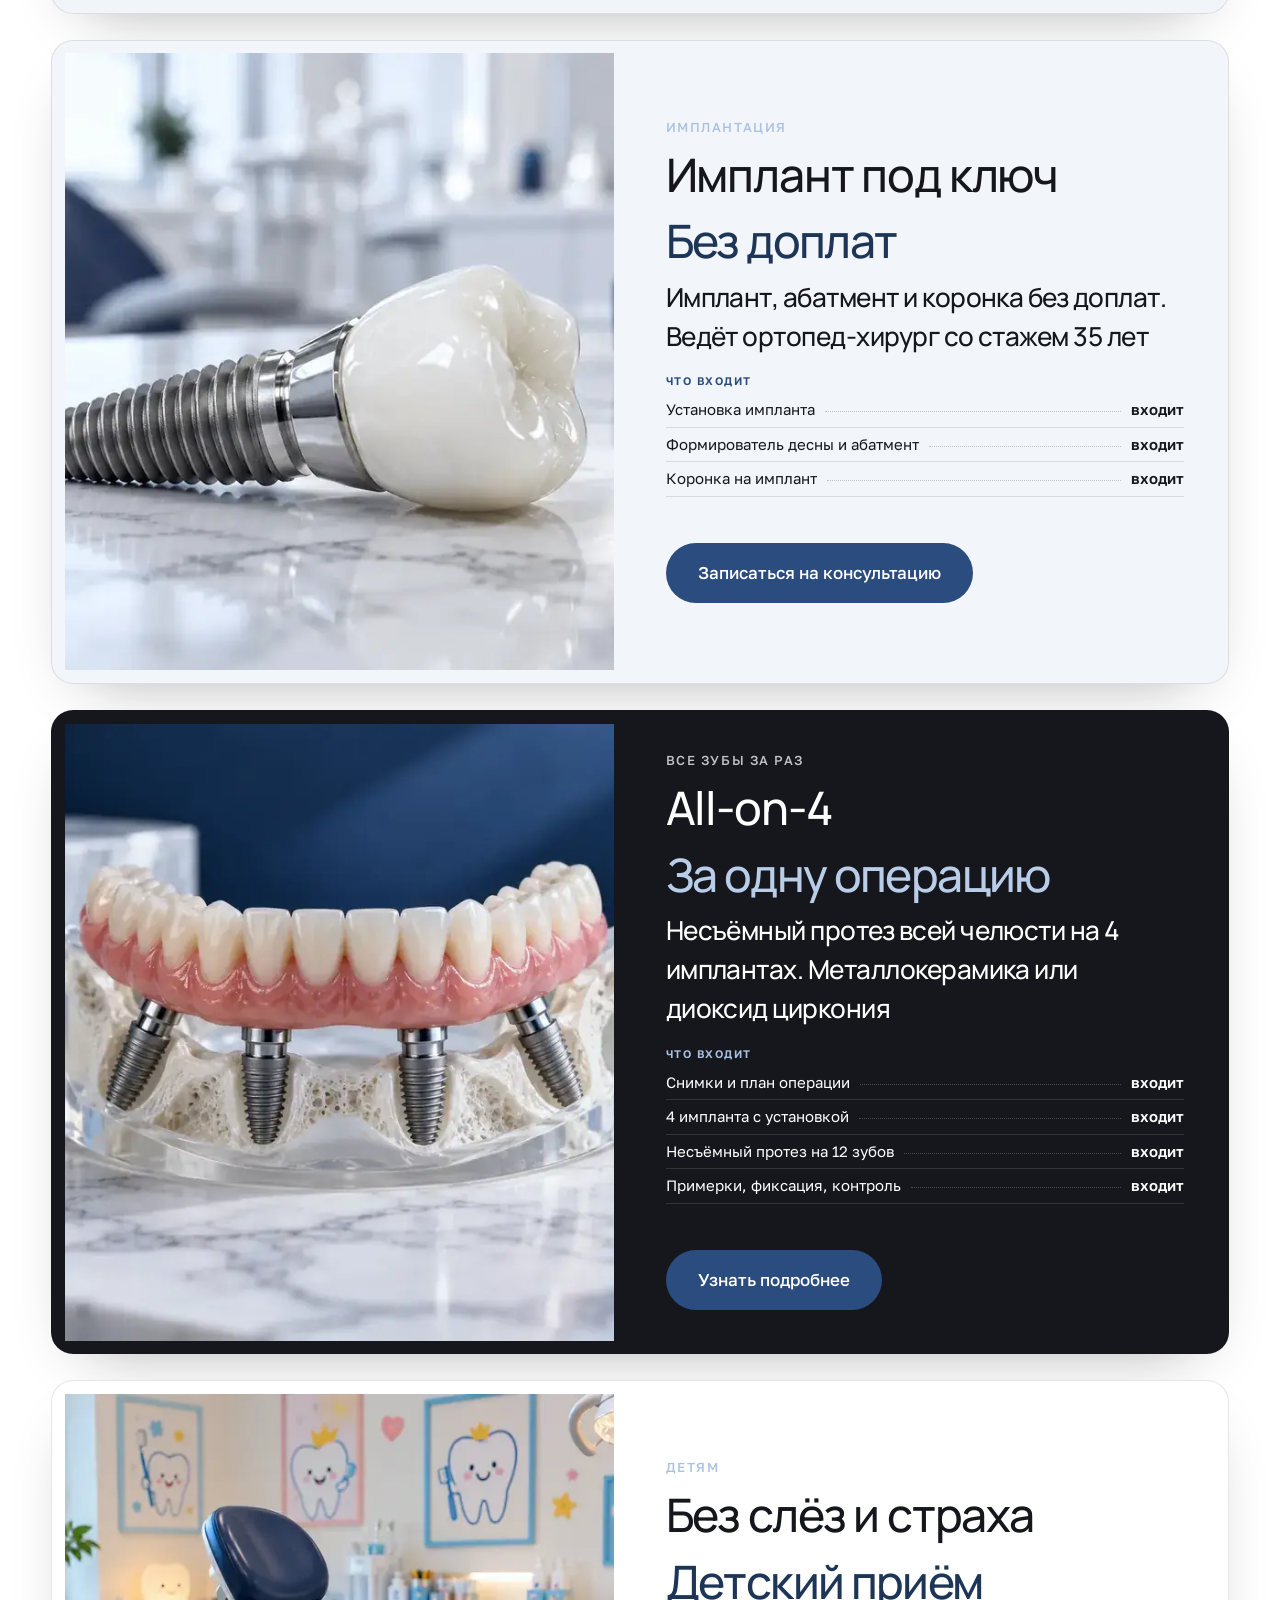
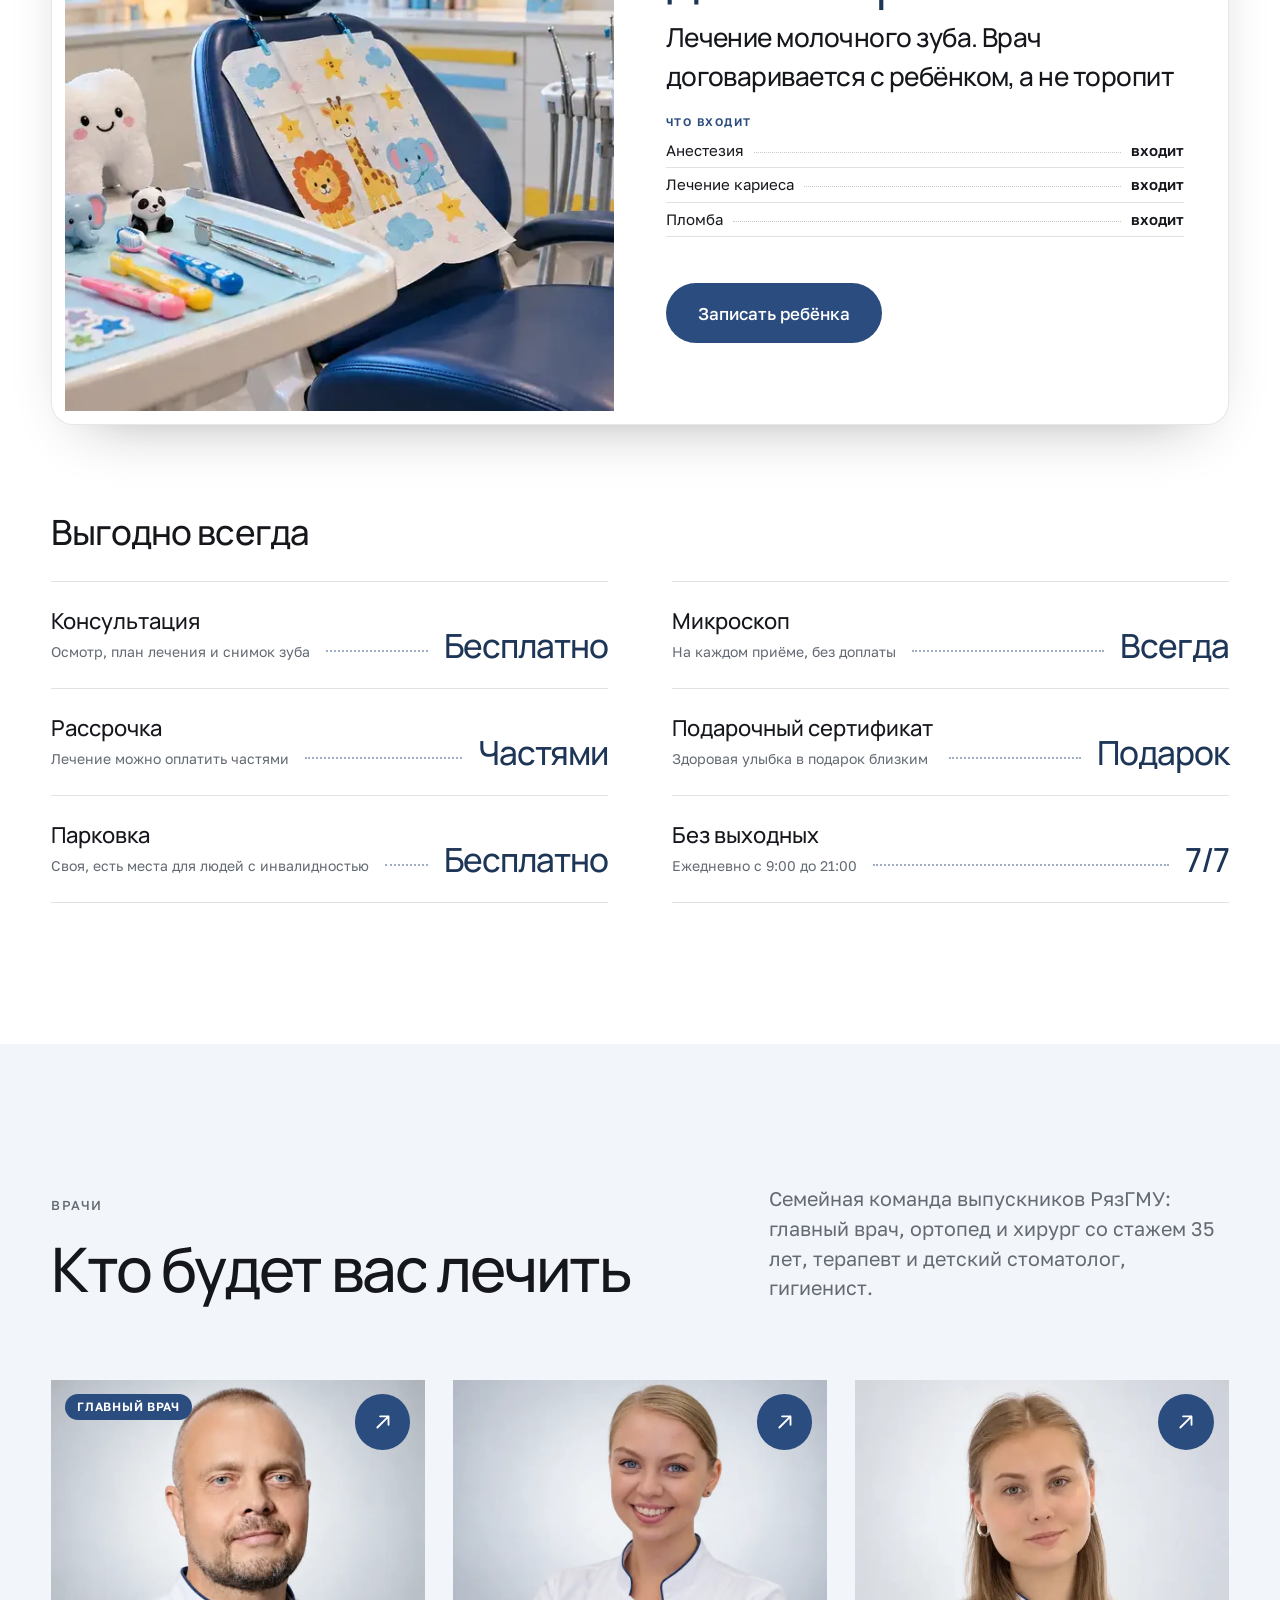
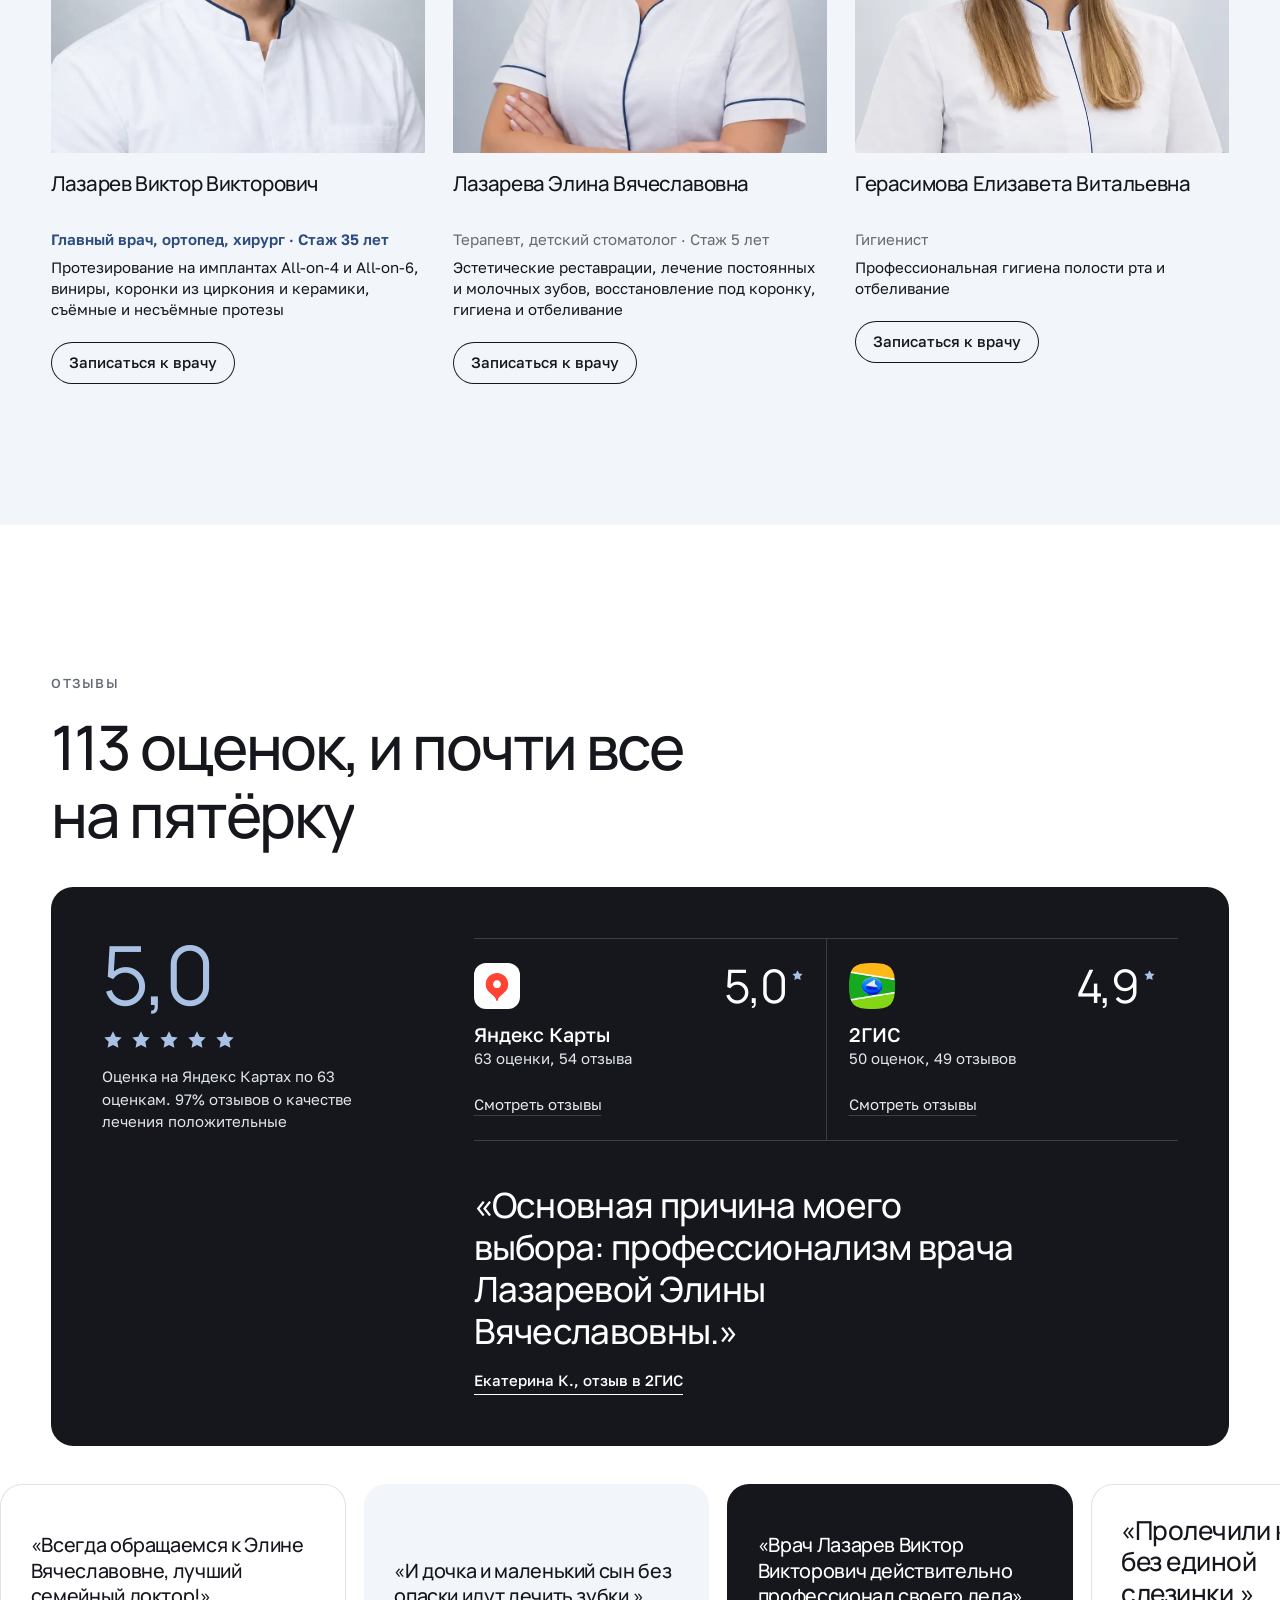
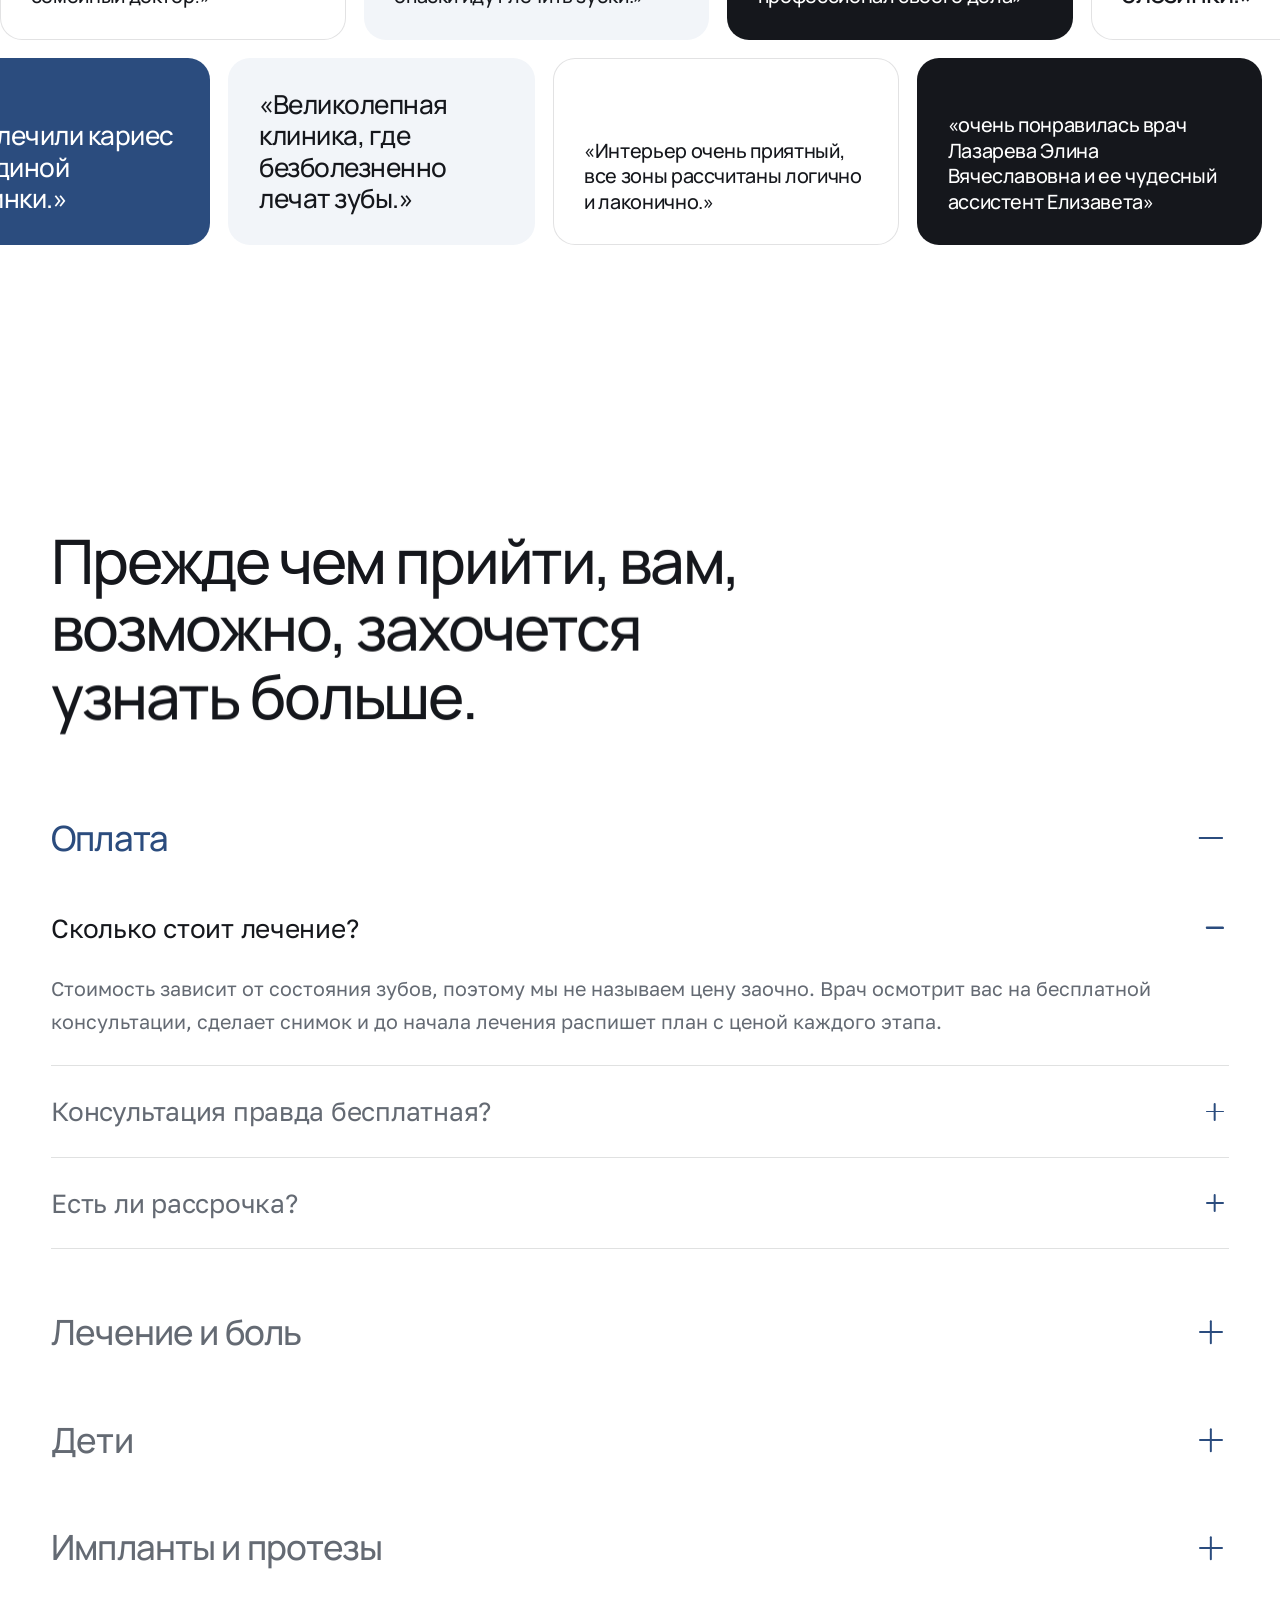
==== commit b713ec09: "Финальная сборка для показа: скорость и чистка - 3D-знак грузится после страницы и только при видеок" ====
--- a/index.html
+++ b/index.html
@@ -3,23 +3,27 @@
 <head>
 <meta charset="utf-8">
 <meta name="viewport" content="width=device-width, initial-scale=1, viewport-fit=cover">
-<title>Стоматология «Академия улыбки» в Рязани: лечение под микроскопом, импланты, дети</title>
-<meta name="description" content="5,0 на Яндекс Картах. Лечение зубов под микроскопом, имплантация и All-on-4, коронки из циркония, детская стоматология. Рязань, ул. Попова, 4а, ежедневно с 9:00 до 21:00. Консультация и снимок бесплатно.">
+<title>Стоматология «Академия улыбки» в Рязани: микроскоп, импланты, дети</title>
+<meta name="description" content="Лечение зубов под микроскопом, импланты и All-on-4, детская стоматология. Рязань, ул. Попова, 4а, ежедневно с 9 до 21. Консультация и снимок бесплатно.">
 <meta name="robots" content="noindex, nofollow">
 <link rel="icon" type="image/svg+xml" href="images/brand/favicon.svg">
+<link rel="apple-touch-icon" href="images/brand/apple-touch-icon.png">
 <meta property="og:type" content="website">
-<meta property="og:title" content="Стоматология «Академия улыбки» в Рязани: лечение под микроскопом, импланты, дети">
-<meta property="og:description" content="5,0 на Яндекс Картах. Лечение зубов под микроскопом, имплантация и All-on-4, коронки из циркония, детская стоматология. Рязань, ул. Попова, 4а, ежедневно с 9:00 до 21:00. Консультация и снимок бесплатно.">
+<meta property="og:title" content="Стоматология «Академия улыбки» в Рязани: микроскоп, импланты, дети">
+<meta property="og:description" content="Лечение зубов под микроскопом, импланты и All-on-4, детская стоматология. Рязань, ул. Попова, 4а, ежедневно с 9 до 21. Консультация и снимок бесплатно.">
 <meta property="og:locale" content="ru_RU">
+<meta property="og:url" content="https://ilyasorokin94-hue.github.io/akademiya-ulybki/">
+<meta property="og:image" content="https://ilyasorokin94-hue.github.io/akademiya-ulybki/images/og.jpg">
+<meta property="og:image:width" content="1200">
+<meta property="og:image:height" content="630">
+<meta name="twitter:card" content="summary_large_image">
 <meta name="theme-color" content="#15171c">
 <link rel="preload" href="assets/fonts/golos-text-cyrillic.woff2" as="font" type="font/woff2" crossorigin>
-<link rel="preload" href="assets/fonts/golos-text-latin.woff2" as="font" type="font/woff2" crossorigin>
 <link rel="preload" href="assets/fonts/manrope-cyrillic.woff2" as="font" type="font/woff2" crossorigin>
-<link rel="preload" href="assets/fonts/manrope-latin.woff2" as="font" type="font/woff2" crossorigin>
 <link rel="stylesheet" href="assets/styles.css?v=au2">
-<link rel="stylesheet" href="assets/akademiya.css?v=au9">
+<style>html.au-loading,html.au-loading body{overflow:hidden}.pl{position:fixed;inset:0;z-index:400;display:grid;place-items:center;pointer-events:none}html.au-loading .pl{pointer-events:auto}.pl__half{position:absolute;inset:-2px;background:radial-gradient(70% 60% at 50% 45%,#22252c 0%,#15171c 60%,#0e0f12 100%)}.pl__half--a{clip-path:polygon(0 0,100% 0,100% 36.5%,0 76.5%)}.pl__half--b{clip-path:polygon(0 76%,100% 36%,100% 100%,0 100%)}.pl__seam{position:absolute;inset:0;width:100%;height:100%;overflow:visible}.pl__seam{clip-path:inset(0 100% 0 0)}.pl__seam line{stroke:#a9c1e3;stroke-width:1.5px;vector-effect:non-scaling-stroke}.pl__mark path,.pl__word path,.pl__count{opacity:0}.pl__logo{position:relative;width:min(340px,58vw);height:auto;overflow:visible;fill:#fff}.pl__logo .pl-cap{fill:url(#pl-gold)}.pl__logo .pl__shards path{fill:#fff}.pl__word{fill:#e8edf3}.pl__count{position:absolute;right:clamp(16px,3vw,40px);bottom:clamp(16px,3vw,36px);font:500 clamp(14px,1.2vw,16px)/1 var(--display);letter-spacing:.2em;color:#a9c1e3;font-variant-numeric:tabular-nums}html:not(.js-anim) .pl,html.au-nopl .pl{display:none}html.au-loading .hero [data-split]{visibility:visible}.hero--v{background:radial-gradient(50% 60% at 82% 45%,rgba(43,76,126,.10),rgba(43,76,126,0) 70%),#fff;color:#15171c}.hero--v h1>span:first-child{color:#15171c}.hero--v1 .hv__l2{color:#2b4c7e}.hero--v .hv__rot{color:#4b515b}.hero--v .btn{--bg:#15171c;--fg:#fff;background:#15171c;color:#fff}.hero--v:before{display:none}.hx--a{position:absolute;z-index:1;pointer-events:none;top:calc(var(--hdr-d, var(--header-h)) + var(--svh, 1svh) * 6);right:3%;bottom:calc(var(--svh, 1svh) * 12);width:30%}.hx--a.is-flat .hx__flat{display:block;width:100%;height:100%;color:#15171c;opacity:.92}.hx--a canvas{display:block;width:100%!important;height:100%!important;opacity:0;transition:opacity 1.2s var(--ease)}.hx--a.is-ready canvas{opacity:1}@media (min-width:761px){  .hero--v1 .hero__text{max-width:60%}  .hero--v1 h1{font-size:clamp(44px,4.4vw,84px);line-height:1.02;letter-spacing:-.05em}  .hero--v1 h1>span:first-child,.hero--v1 .hv__l2{display:block;white-space:nowrap}  .hero--v .hv__rot{white-space:nowrap;max-width:none;font-size:clamp(18px,1.45vw,24px)}  .hero--v .hv__rot>[aria-hidden]{text-wrap:nowrap}}@media (max-width:760px){.hero--v1 h1{font-size:clamp(34px,11vw,50px)}}.au-slogan-sub{margin:0 0 28px;max-width:34em;font:500 var(--fs-0)/1.4 var(--display);color:#dfe4ec}.slogan__title{color:#15171c}.hx--a .hx__flat{display:none}@media (max-width:760px){.hx--a{display:block;width:auto;top:calc(var(--header-h) + 8px);bottom:auto;right:-14%;width:72%;height:calc(var(--svh, 1svh) * 44);opacity:.09}.hx--a .hx__flat{display:block;width:100%;height:100%}.hero--v1 .hero__text{position:relative;z-index:2}}.on-dark .label,.label--light{color:#a9c1e3}.fcard__big{background:linear-gradient(135deg,#dbe7f7,#3f6aa6);-webkit-background-clip:text;background-clip:text;color:transparent}.hero__face[data-ph]{position:relative;display:grid;place-items:center}.hero__face .doc__initials,.invite__pic .doc__initials{position:absolute;inset:0;display:grid;place-items:center;font:600 clamp(20px,2vw,28px)/1 var(--display);letter-spacing:.06em;color:#2b4c7e}.invite__pic[data-ph]{position:relative}.doc__initials{color:#2b4c7e}.au-prices .faqt__body{padding-bottom:8px}.au-price{list-style:none;margin:0;padding:0 0 12px}.au-price li{display:flex;align-items:baseline;gap:12px;padding:12px 0;border-bottom:1px solid var(--line);opacity:1;transform:none}.au-price .alv4__l{flex:0 1 auto}.au-price i{flex:1;border-bottom:1px dotted rgba(21,23,28,.25);transform:translateY(-4px)}.au-price .alv__t{font:400 var(--fs-0)/1.35 var(--body)}.au-price .alv__n{flex:none;font:600 var(--fs-0)/1 var(--display);color:#1d3557;white-space:nowrap}.au-prices__note{margin:24px 0 0;color:var(--muted);font-size:var(--fs--1);max-width:60ch}.au-rt-quote .rt-pd__quote{font-style:normal}.place__pin{white-space:nowrap}.au-price{display:grid;grid-template-columns:repeat(2,minmax(0,1fr));column-gap:clamp(40px,5vw,88px)}.au-price li:nth-child(-n+2){border-top:0}@media (max-width:760px){.au-price{grid-template-columns:1fr}.au-price li{gap:8px}.au-price .alv__t{font-size:15px}}.tfig__img,.ptour__pic,.ptour__rail,.ptour__item--right,.hero__face,.invite__pic{position:relative}.au-ask{position:absolute;z-index:3;top:10px;left:10px;padding:5px 9px 4px;border-radius:999px;background:#a9c1e3;color:#15171c;font:600 11px/1 var(--body);letter-spacing:.08em;text-transform:uppercase;box-shadow:0 2px 10px rgba(0,0,0,.25);pointer-events:none}.hero__face .au-ask,.invite__pic .au-ask{top:4px;left:50%;transform:translateX(-50%);padding:3px 6px 2px;font-size:8px;letter-spacing:.04em}.logo__unit{left:calc(var(--lh) * .78);letter-spacing:.38em}.au-incl{margin:18px 0 22px;max-width:30em}.au-incl__t{margin:0 0 6px;font:600 11px/1.2 var(--body);letter-spacing:.14em;text-transform:uppercase;color:#2b4c7e}.pr .on-dark .au-incl__t,.pr4-card:nth-child(3) .au-incl__t{color:#a9c1e3}.au-incl ul{list-style:none;margin:0;padding:0}.au-incl li{display:flex;align-items:baseline;gap:10px;padding:7px 0;border-bottom:1px solid currentColor;border-color:rgba(127,135,150,.25);font-size:15px;line-height:1.3}.au-incl li i{flex:1;border-bottom:1px dotted rgba(127,135,150,.45);transform:translateY(-3px)}.au-incl li b{font-weight:600;white-space:nowrap}.hero__face img,.invite__pic img{position:relative;z-index:1}.invite__pic img{width:100%;height:100%;object-fit:cover;object-position:50% 10%}.pr-price b{font-size:clamp(30px,2.8vw,48px);line-height:1.1}body .pr4-card .pr-price b{font-size:clamp(30px,3.6vw,64px);line-height:1.05;white-space:normal;max-width:100%;overflow-wrap:break-word}@media (min-width:761px){  .hero--v1 .hero__text{display:flex;flex-direction:column;justify-content:center;align-items:flex-start;max-width:none;gap:clamp(20px,calc(var(--svh, 1svh) * 3),34px)}  .hero--v1 h1{margin:0;padding:0;align-self:flex-start}  .hero--v1 .hero__actions{margin:0;align-items:flex-start;align-self:flex-start}  .hero--v1 .hv__rot{align-self:flex-start;justify-items:start;text-align:left;margin:0}}.au-chief{position:relative;overflow:hidden;background:#0f1115;color:#f2f5f9}.au-chief__in{position:relative;display:grid;grid-template-columns:minmax(0,5fr) minmax(0,7fr);gap:clamp(32px,6vw,110px);align-items:center}.au-chief__big{display:none}.au-chief__pic{position:relative;margin:0;aspect-ratio:1/1;border-radius:var(--radius);overflow:hidden;background:#1d2027}.au-chief__pic img{width:100%;height:100%;object-fit:cover;object-position:50% 14%}.au-chief__pic figcaption{position:absolute;z-index:2;left:18px;bottom:18px;display:flex;align-items:center;gap:12px;padding:12px 18px 12px 14px;border-radius:16px;background:rgba(15,17,21,.72);backdrop-filter:blur(8px);color:#fff}.au-chief__pic figcaption b{font:600 44px/1 var(--display);letter-spacing:-.04em;color:#a9c1e3}.au-chief__pic figcaption span{font-size:13px;line-height:1.3;color:#dfe4ec}.au-chief__name{margin:10px 0 12px;font:500 var(--fs-4)/1.05 var(--display);letter-spacing:-.035em;color:#fff}.au-chief__role{margin:0 0 28px;color:#b9c3d1;font-size:var(--fs-0)}.au-chief__quote{position:relative;margin:0 0 32px;padding:0 0 0 22px;border-left:2px solid #2b4c7e}.au-chief__quote p{margin:0;font:400 var(--fs-1)/1.4 var(--display);letter-spacing:-.01em;color:#f2f5f9}.au-chief__rules{list-style:none;margin:0 0 30px;padding:0;display:grid;grid-template-columns:repeat(3,minmax(0,1fr));gap:18px}.au-chief__rules li{padding-top:16px;border-top:1px solid rgba(169,193,227,.25)}.au-chief__rules b{display:block;margin-bottom:6px;font:600 17px/1.25 var(--display);color:#fff}.au-chief__rules span{display:block;font-size:14px;line-height:1.45;color:#b9c3d1}.au-chief__fmt{margin:0 0 30px}.au-chief__quote .au-ask--inline{position:static;display:inline-block;margin-top:12px;box-shadow:none}.au-chief .au-incl__t{color:#a9c1e3}.au-chief__fmt ul{list-style:none;margin:0;padding:0;display:flex;flex-wrap:wrap;gap:8px}.au-chief__fmt li{padding:9px 14px;border:1px solid rgba(169,193,227,.28);border-radius:999px;font-size:14px;color:#dfe4ec}.au-chief .btn{--bg:#2b4c7e;--fg:#fff;background:#2b4c7e;color:#fff}.au-chief[data-v="2"] .au-chief__in{grid-template-columns:1fr;justify-items:center;text-align:center;gap:34px}.au-chief[data-v="2"] .au-chief__pic{width:clamp(220px,20vw,300px);border-radius:50%;box-shadow:0 0 0 10px rgba(43,76,126,.35),0 0 0 22px rgba(43,76,126,.14)}.au-chief[data-v="2"] .au-chief__pic figcaption{display:none}.au-chief[data-v="2"] .au-chief__body{max-width:980px;display:flex;flex-direction:column;align-items:center}.au-chief[data-v="2"] .au-chief__quote{order:-1;margin:0 0 34px;padding:0;border:0}.au-chief[data-v="2"] .au-chief__quote p{font-size:clamp(26px,2.6vw,44px);line-height:1.25;letter-spacing:-.025em}.au-chief[data-v="2"] .au-chief__name{font-size:var(--fs-2)}.au-chief[data-v="2"] .au-chief__role:after{content:" Стаж 35 лет, практикует с 1991 года.";color:#a9c1e3}.au-chief[data-v="2"] .au-chief__rules{width:100%;text-align:left}.au-chief[data-v="2"] .au-chief__fmt ul{justify-content:center}.au-chief[data-v="3"] .au-chief__in{grid-template-columns:minmax(0,7fr) minmax(0,5fr)}.au-chief[data-v="3"] .au-chief__body{grid-column:1;grid-row:1;position:relative;z-index:2}.au-chief[data-v="3"] .au-chief__pic{grid-column:2;grid-row:1;z-index:1;border-radius:0}.au-chief[data-v="3"] .au-chief__pic figcaption{display:none}.au-chief[data-v="3"] .au-chief__big{display:block;grid-column:2;grid-row:1;align-self:start;justify-self:end;z-index:0;margin:-.36em -.08em 0 0;font:600 clamp(220px,26vw,440px)/1 var(--display);letter-spacing:-.06em;color:transparent;-webkit-text-stroke:2px rgba(169,193,227,.35);pointer-events:none}.au-chief[data-v="3"] .au-chief__name{font-size:clamp(46px,5.2vw,92px)}.au-chief[data-v="3"] .au-chief__in{padding-top:clamp(60px,8vw,140px)}.au-chief[data-v="4"]{background:#e6ebf2;color:#15171c}.au-chief[data-v="4"] .au-chief__in{grid-template-columns:minmax(0,7fr) minmax(0,5fr);align-items:start}.au-chief[data-v="4"] .au-chief__pic{grid-column:2;grid-row:1;border-radius:0;box-shadow:18px 18px 0 #2b4c7e}.au-chief[data-v="4"] .au-chief__body{grid-column:1;grid-row:1}.au-chief[data-v="4"] .au-chief__pic figcaption{background:#fff;color:#15171c}.au-chief[data-v="4"] .au-chief__pic figcaption b{color:#2b4c7e}.au-chief[data-v="4"] .au-chief__pic figcaption span{color:#3a3f48}.au-chief[data-v="4"] .label{color:#2b4c7e}.au-chief[data-v="4"] .au-chief__name{color:#15171c;font-size:clamp(48px,5.6vw,100px);line-height:.98}.au-chief[data-v="4"] .au-chief__role,.au-chief[data-v="4"] .au-chief__rules span{color:#4a5160}.au-chief[data-v="4"] .au-chief__quote p,.au-chief[data-v="4"] .au-chief__rules b{color:#15171c}.au-chief[data-v="4"] .au-chief__rules li{border-top-color:rgba(43,76,126,.3)}.au-chief[data-v="4"] .au-incl__t{color:#2b4c7e}.au-chief[data-v="4"] .au-chief__fmt li{border-color:rgba(43,76,126,.3);color:#15171c;background:#fff}@media (max-width:900px){  .au-chief .au-chief__in,.au-chief[data-v] .au-chief__in{grid-template-columns:1fr}  .au-chief[data-v] .au-chief__pic,.au-chief[data-v] .au-chief__body{grid-column:auto;grid-row:auto}  .au-chief .au-chief__pic{width:100%;max-width:420px}  .au-chief[data-v="2"] .au-chief__pic{width:220px}  .au-chief[data-v="3"] .au-chief__in{padding-top:90px}  .au-chief[data-v="3"] .au-chief__big{grid-column:auto;grid-row:auto;justify-self:end;font-size:170px;margin:-.25em 0 -.42em}  .au-chief[data-v="3"] .au-chief__pic{grid-row:auto;width:100%}  .au-chief[data-v="3"] .au-chief__body{grid-row:auto}  .au-chief[data-v="4"] .au-chief__pic{box-shadow:10px 10px 0 #2b4c7e}  .au-chief__rules,.au-chief[data-v] .au-chief__rules{grid-template-columns:1fr}  .au-chief[data-v="2"] .au-chief__quote p{font-size:24px}}.au-team .doc__role--chief{color:#2b4c7e;font-weight:600}@media (min-width:761px){  .team__grid.au-row{display:grid;grid-template-columns:repeat(3,minmax(0,1fr));gap:clamp(18px,2.2vw,36px);align-items:start;overflow:visible}  .au-row .doc{padding:0!important;margin:0!important;transform:none!important}  .au-row .doc__photo{aspect-ratio:1/1;border-radius:0}  .au-row .doc__photo img{object-position:50% 14%}  .au-row .doc h3{font-size:clamp(20px,1.6vw,26px);margin:0 0 2px}  .au-row .doc--chief .doc__photo:before{content:"Главный врач";position:absolute;z-index:3;left:14px;top:14px;padding:7px 12px;border-radius:999px;background:#2b4c7e;color:#fff;font:600 12px/1 var(--body);letter-spacing:.06em;text-transform:uppercase}    .au-team[data-v="2"] .au-row{grid-template-columns:minmax(0,1.5fr) minmax(0,1fr) minmax(0,1fr);align-items:end}  .au-team[data-v="2"] .au-row .doc:not(.doc--chief) .doc__photo{aspect-ratio:4/5}  .au-team[data-v="2"] .au-row .doc--chief h3{font-size:clamp(24px,2vw,34px)}    .au-team[data-v="3"] .au-row .doc{align-items:center;text-align:center}  .au-team[data-v="3"] .au-row .doc__photo{width:min(100%,280px);border-radius:50%;margin-bottom:18px}  .au-team[data-v="3"] .au-row .doc--chief .doc__photo{box-shadow:0 0 0 6px #e6ebf2,0 0 0 8px #2b4c7e}  .au-team[data-v="3"] .au-row .doc--chief .doc__photo:before,.au-team[data-v="3"] .doc__go{display:none}  .au-team[data-v="3"] .au-row .doc__focus{max-width:30ch}  .au-team[data-v="3"] .au-row .doc__cta{align-self:center}    .au-team[data-v="4"] .au-row .doc{position:relative}  .au-team[data-v="4"] .au-row .doc__photo{aspect-ratio:4/5;margin-bottom:0}  .au-team[data-v="4"] .au-row .doc__photo:after{content:"";position:absolute;inset:0;z-index:2;pointer-events:none;background:linear-gradient(0deg,rgba(15,17,21,.82) 0%,rgba(15,17,21,0) 45%)}  .au-team[data-v="4"] .au-row .doc h3,.au-team[data-v="4"] .au-row .doc__role{position:relative;z-index:4;padding:0 22px;color:#fff;pointer-events:none}  .au-team[data-v="4"] .au-row .doc h3{margin-top:-118px;min-height:62px;display:flex;align-items:flex-end}  .au-team[data-v="4"] .au-row .doc h3 a{pointer-events:auto;color:#fff}  .au-team[data-v="4"] .au-row .doc__role{margin-bottom:22px;min-height:40px;color:#dfe4ec}  .au-team[data-v="4"] .au-row .doc__focus{margin-top:16px}}@media (max-width:760px){  .au-row .doc__photo{aspect-ratio:1/1;border-radius:0}  .au-team[data-v="3"] .au-row .doc__photo{border-radius:50%}  .au-row .doc--chief .doc__photo:before{content:"Главный врач";position:absolute;z-index:3;left:10px;top:10px;padding:6px 10px;border-radius:999px;background:#2b4c7e;color:#fff;font:600 10px/1 var(--body);letter-spacing:.06em;text-transform:uppercase}  .au-team[data-v="3"] .au-row .doc--chief .doc__photo:before{display:none}}.au-vp{position:fixed;z-index:9000;left:50%;bottom:14px;translate:-50% 0;display:flex;align-items:center;gap:8px;padding:8px 10px 8px 14px;border-radius:999px;background:rgba(21,23,28,.92);backdrop-filter:blur(8px);color:#dfe4ec;font:500 12px/1 var(--body);box-shadow:0 8px 28px rgba(0,0,0,.25);white-space:nowrap}.au-vp b{color:#a9c1e3;font-weight:600;letter-spacing:.06em;text-transform:uppercase;font-size:11px;margin-right:4px}.au-vp__g{display:flex;gap:3px;margin-right:6px}.au-vp button{width:26px;height:26px;border:0;border-radius:50%;background:rgba(255,255,255,.1);color:#fff;font:600 12px/1 var(--body);cursor:pointer}.au-vp button.on{background:#2b4c7e}@media (max-width:760px){.au-vp{bottom:auto;top:calc(var(--header-h,60px) + 10px);gap:5px;padding:7px 8px 7px 10px}.au-vp b{display:none}}</style>
 <script>
-(function(d){d.classList.add("js");try{if(!matchMedia("(prefers-reduced-motion: reduce)").matches){d.classList.add("js-anim");d.classList.add("au-loading")}}catch(e){}
+(function(d){d.classList.add("js");try{if(!matchMedia("(prefers-reduced-motion: reduce)").matches){d.classList.add("js-anim");if(sessionStorage.getItem("au-pl"))d.classList.add("au-nopl");else d.classList.add("au-loading")}}catch(e){}
 setTimeout(function(){if(!window.__umReady){d.classList.remove("js-anim","js-intro");d.classList.add("mb-ready")}},4000)})(document.documentElement);
 (function(d){try{if(!matchMedia("(pointer: coarse)").matches)return;var w=-1;function m(u){var e=document.createElement("i");e.style.cssText="position:absolute;top:0;left:0;width:0;visibility:hidden;height:100"+u;d.appendChild(e);var h=e.getBoundingClientRect().height;d.removeChild(e);return h}function s(){if(innerWidth===w)return;w=innerWidth;var l=m("vh"),v=m("svh")||l;if(!l)return;d.style.setProperty("--vh",l/100+"px");d.style.setProperty("--svh",v/100+"px")}s();addEventListener("resize",s)}catch(e){}})(document.documentElement);
 window.umImg=function(i){var f=i.getAttribute("data-fb");if(f){i.removeAttribute("data-fb");i.removeAttribute("srcset");i.src=f;return}var p=i.closest("[data-ph]");if(p)p.classList.add("ph-on");i.style.opacity="0"};
@@ -28,9 +32,9 @@
 <script src="assets/vendor/gsap.min.js" defer></script>
 <script src="assets/vendor/ScrollTrigger.min.js" defer></script>
 <script src="assets/vendor/lenis.min.js" defer></script>
-<script src="assets/preloader.js?v=au1" defer></script>
-<script src="assets/app.js?v=au1" defer></script>
-<script>if(matchMedia("(min-width: 761px)").matches)addEventListener("DOMContentLoaded",function(){var t=document.createElement("script");t.src="assets/logo-3d.js?v=au4";document.head.appendChild(t)})</script>
+<script src="assets/preloader.js?v=au2" defer></script>
+<script src="assets/app.js?v=au2" defer></script>
+<script>if(matchMedia("(min-width: 761px)").matches)addEventListener("load",function(){var go=function(){var t=document.createElement("script");t.src="assets/logo-3d.js?v=au5";document.head.appendChild(t)};window.requestIdleCallback?requestIdleCallback(go,{timeout:1500}):setTimeout(go,300)})</script>
 <script src="assets/cookie.js?v=886e3f70" data-privacy="#" data-ym="" defer></script>
 <script type="application/ld+json">{"@context": "https://schema.org", "@type": "Dentist", "name": "Стоматология «Академия улыбки»", "telephone": "+7 920 955-03-50", "email": "academy_smile@mail.ru", "address": {"@type": "PostalAddress", "streetAddress": "ул. Попова, 4а", "addressLocality": "Рязань", "postalCode": "390006", "addressCountry": "RU"}, "geo": {"@type": "GeoCoordinates", "latitude": 54.624018, "longitude": 39.772021}, "openingHours": "Mo-Su 09:00-21:00", "sameAs": ["https://yandex.ru/maps/org/akademiya_ulybki/8207640702/", "https://2gis.ru/ryazan/firm/70000001099908866", "https://vk.com/smile_academy_rzn", "https://t.me/academy_smile62"]}</script>
 </head>
@@ -56,7 +60,7 @@
   </nav>
   <div class="header__cta">
     <a class="header__phone" href="tel:+79209550350"><b>+7 920 955-03-50</b><small>Ежедневно с 9:00 до 21:00</small></a>
-    <a class="btn btn--sm header__book" href="zapis" data-modal="book" data-magnet>Записаться</a>
+    <a class="btn btn--sm header__book" href="#contacts" data-modal="book" data-magnet>Записаться</a>
     <button class="burger" type="button" aria-label="Открыть меню" aria-expanded="false" aria-controls="menu"><svg viewBox="0 0 24 24" aria-hidden="true"><path d="M3 7h18v2H3zm0 8h18v2H3z"/></svg></button>
   </div>
 </div></header>
@@ -66,7 +70,7 @@
     <a href="#services">Услуги</a>
     <a href="#akcii">Акции</a><a href="#team">Врачи</a><a href="#clinic">О клинике</a><a href="#reviews">Отзывы</a><a href="#contacts">Контакты</a>
   </nav>
-  <div class="menu__foot"><a class="footer__phone" href="tel:+79209550350">+7 920 955-03-50</a><span class="note">Ежедневно с 9:00 до 21:00. Перезвоним в часы работы.</span><a class="btn btn--wide btn--lg" href="zapis" data-modal="book">Записаться</a></div>
+  <div class="menu__foot"><a class="footer__phone" href="tel:+79209550350">+7 920 955-03-50</a><span class="note">Ежедневно с 9:00 до 21:00. Перезвоним в часы работы.</span><a class="btn btn--wide btn--lg" href="#contacts" data-modal="book">Записаться</a></div>
   <nav class="mnav" aria-label="Разделы">
     <ul class="mnav__list"><li><a class="mnav__link" href="#clinic">О клинике</a></li><li><a class="mnav__link" href="#services" data-dir="uslugi implantaciya hirurgiya lechenie-zubov protezirovanie estetika ortodontiya detskaya gigiena diagnostika">Услуги</a></li><li><a class="mnav__link" href="#akcii">Акции</a></li><li><a class="mnav__link" href="#team" data-dir="vrachi">Врачи</a></li><li><a class="mnav__link" href="#reviews">Отзывы</a></li><li><a class="mnav__link" href="#faq">Вопросы</a></li><li><a class="mnav__link" href="#contacts">Контакты</a></li></ul>
   </nav>
@@ -78,37 +82,37 @@
   <div class="hero__text">
     <h1 id="h1"><span data-split>Ваша улыбка</span> <span class="hv__l2" data-split>главный предмет Академии.</span></h1>
     <p class="hv__rot"><span class="sr">Микроскоп и бинокуляры на каждом приёме. Рязань, ул. Попова, 4а, ежедневно с 9:00 до 21:00. Консультация, план лечения и снимок бесплатно.</span><span aria-hidden="true"><span class="sw"><span style="--i:0">Микроскоп</span></span> <span class="sw"><span style="--i:1">и бинокуляры</span></span> <span class="sw"><span style="--i:2">на каждом приёме.</span></span></span><span aria-hidden="true"><span class="sw"><span style="--i:0">Рязань,</span></span> <span class="sw"><span style="--i:1">ул. Попова, 4а,</span></span> <span class="sw"><span style="--i:2">с 9:00</span></span> <span class="sw"><span style="--i:3">до 21:00.</span></span></span><span aria-hidden="true"><span class="sw"><span style="--i:0">Консультация,</span></span> <span class="sw"><span style="--i:1">план лечения</span></span> <span class="sw"><span style="--i:2">и снимок</span></span> <span class="sw"><span style="--i:3">бесплатно.</span></span></span></p>
-    <div class="hero__actions"><a class="btn btn--lg" href="zapis" data-modal="book" data-magnet>Записаться на бесплатную консультацию</a></div>
+    <div class="hero__actions"><a class="btn btn--lg" href="#contacts" data-modal="book" data-magnet>Записаться на бесплатную консультацию</a></div>
   </div>
 </div></section>
 
 <section class="slogan on-dark" aria-label="Выпускаем счастливые улыбки.">
   <div class="marquee" aria-hidden="true"><div class="marquee__track"><span class="marquee__item">Выпускаем счастливые улыбки. <em>Выпускаем счастливые улыбки.</em></span><span class="marquee__item">Выпускаем счастливые улыбки. <em>Выпускаем счастливые улыбки.</em></span><span class="marquee__item">Выпускаем счастливые улыбки. <em>Выпускаем счастливые улыбки.</em></span><span class="marquee__item">Выпускаем счастливые улыбки. <em>Выпускаем счастливые улыбки.</em></span></div></div>
   <div class="slogan__head" aria-hidden="true"><p class="slogan__title"><span class="line">Выпускаем счастливые улыбки.</span></p></div>
-  <div class="slogan__more"><div class="wrap"><p class="au-slogan-sub">Стаж главного врача 35 лет. Каждый пациент уходит с улыбкой, которой не стыдно гордиться.</p><ul class="hero__trio" aria-label="Врачи клиники"><li><a href="#team" aria-label="Главный врач: Виктор Лазарев"><span class="hero__face" data-ph><span class="doc__initials" aria-hidden="true">ВЛ</span><img src="images/doctors/lazarev.webp?v=2" alt="Виктор Лазарев" loading="lazy" decoding="async" onerror="umImg(this)"></span><b>Главный врач</b><span>Виктор<br>Лазарев</span></a></li><li><a href="#team" aria-label="Терапевт: Элина Лазарева"><span class="hero__face" data-ph><span class="doc__initials" aria-hidden="true">ЭЛ</span><img src="images/doctors/lazareva.webp?v=2" alt="Элина Лазарева" loading="lazy" decoding="async" onerror="umImg(this)"></span><b>Терапевт</b><span>Элина<br>Лазарева</span></a></li><li><a href="#team" aria-label="Гигиенист: Елизавета Герасимова"><span class="hero__face" data-ph><span class="doc__initials" aria-hidden="true">ЕГ</span><img src="images/doctors/gerasimova.webp?v=2" alt="Елизавета Герасимова" loading="lazy" decoding="async" onerror="umImg(this)"></span><b>Гигиенист</b><span>Елизавета<br>Герасимова</span></a></li></ul></div></div>
+  <div class="slogan__more"><div class="wrap"><p class="au-slogan-sub">Стаж главного врача 35 лет. Каждый пациент уходит с улыбкой, которой не стыдно гордиться.</p><ul class="hero__trio" aria-label="Врачи клиники"><li><a href="#team" aria-label="Главный врач: Виктор Лазарев"><span class="hero__face" data-ph><span class="doc__initials" aria-hidden="true">ВЛ</span><img src="images/doctors/lazarev.webp?v=2" alt="Виктор Лазарев" loading="lazy" decoding="async" onerror="umImg(this)" width="900" height="1125"></span><b>Главный врач</b><span>Виктор<br>Лазарев</span></a></li><li><a href="#team" aria-label="Терапевт: Элина Лазарева"><span class="hero__face" data-ph><span class="doc__initials" aria-hidden="true">ЭЛ</span><img src="images/doctors/lazareva.webp?v=2" alt="Элина Лазарева" loading="lazy" decoding="async" onerror="umImg(this)" width="900" height="1125"></span><b>Терапевт</b><span>Элина<br>Лазарева</span></a></li><li><a href="#team" aria-label="Гигиенист: Елизавета Герасимова"><span class="hero__face" data-ph><span class="doc__initials" aria-hidden="true">ЕГ</span><img src="images/doctors/gerasimova.webp?v=2" alt="Елизавета Герасимова" loading="lazy" decoding="async" onerror="umImg(this)" width="900" height="1125" srcset="images/doctors/gerasimova-m.webp?v=2 720w, images/doctors/gerasimova.webp?v=2 900w" sizes="(max-width: 760px) 60vw, 30vw"></span><b>Гигиенист</b><span>Елизавета<br>Герасимова</span></a></li></ul></div></div>
 </section>
 </div>
 
 <section class="tour on-dark" id="clinic" aria-labelledby="tr-title">
   <div class="tour__pin">
-    <div class="tour__frame"><img src="images/real/kabinet-2.webp" alt="Лечебный кабинет «Академии улыбки»" loading="lazy" decoding="async" onerror="umImg(this)" srcset="images/real/kabinet-2-m.webp 900w, images/real/kabinet-2.webp 1800w" sizes="(max-width: 760px) 100vw, 50vw" style="object-position:50% 50%"></div>
+    <div class="tour__frame"><img src="images/real/kabinet-2.webp" alt="Лечебный кабинет «Академии улыбки»" loading="lazy" decoding="async" onerror="umImg(this)" width="1800" height="1350" srcset="images/real/kabinet-2-m.webp 900w, images/real/kabinet-2.webp 1800w" sizes="(max-width: 760px) 60vw, 100vw" style="object-position:50% 50%"></div>
     <div class="tour__title wrap"><span class="label label--light">Клиника</span><h2 id="tr-title" data-split>Здесь учат улыбаться</h2><p>Отдельное здание в Театральном районе Рязани: светлые кабинеты, мраморный холл, своя парковка и вход без ступенек. Каждый зуб лечим под микроскопом или бинокулярами.</p><a class="btn btn--light" href="https://yandex.ru/maps/?rtext=~54.624018,39.772021" target="_blank" rel="noopener">Построить маршрут</a></div>
   </div>
   <p class="tour__lead wrap">Отдельное здание в Театральном районе Рязани: светлые кабинеты, мраморный холл, своя парковка и вход без ступенек. Каждый зуб лечим под микроскопом или бинокулярами.</p>
   <div class="tour__rows" aria-label="Фото клиники">
-    <div class="tour__row" data-dir="-1"><figure class="tfig tfig--tall"><span class="tfig__img"><img src="images/real/fasad-vecher.webp" alt="Здание клиники на Попова, 4а" loading="lazy" decoding="async" onerror="umImg(this)" srcset="images/real/fasad-vecher-m.webp 900w, images/real/fasad-vecher.webp 1800w" sizes="(max-width: 760px) 100vw, 50vw"></span><figcaption>Здание клиники на Попова, 4а</figcaption></figure><figure class="tfig tfig--tall"><span class="tfig__img"><img src="images/real/kabinet.webp" alt="Лечебный кабинет" loading="lazy" decoding="async" onerror="umImg(this)" srcset="images/real/kabinet-m.webp 900w, images/real/kabinet.webp 1800w" sizes="(max-width: 760px) 100vw, 50vw"></span><figcaption>Лечебный кабинет</figcaption></figure><figure class="tfig"><span class="tfig__img"><img src="images/real/holl-3.webp" alt="Холл и ресепшен" loading="lazy" decoding="async" onerror="umImg(this)" srcset="images/real/holl-3-m.webp 900w, images/real/holl-3.webp 1800w" sizes="(max-width: 760px) 100vw, 50vw"></span><figcaption>Холл и ресепшен</figcaption></figure><figure class="tfig"><span class="tfig__img"><img src="images/real/logo-stena.webp" alt="Добро пожаловать в «Академию»" loading="lazy" decoding="async" onerror="umImg(this)" srcset="images/real/logo-stena-m.webp 900w, images/real/logo-stena.webp 1800w" sizes="(max-width: 760px) 100vw, 50vw"></span><figcaption>Добро пожаловать в «Академию»</figcaption></figure><figure class="tfig"><span class="tfig__img"><img src="images/real/kabinet-2.webp" alt="Кабинет с видом на город" loading="lazy" decoding="async" onerror="umImg(this)" srcset="images/real/kabinet-2-m.webp 900w, images/real/kabinet-2.webp 1800w" sizes="(max-width: 760px) 100vw, 50vw"></span><figcaption>Кабинет с видом на город</figcaption></figure><figure class="tfig tfig--tall"><span class="tfig__img"><img src="images/real/lestnica.webp" alt="Лестница на второй этаж" loading="lazy" decoding="async" onerror="umImg(this)" srcset="images/real/lestnica-m.webp 900w, images/real/lestnica.webp 1800w" sizes="(max-width: 760px) 100vw, 50vw"></span><figcaption>Лестница на второй этаж</figcaption></figure><figure class="tfig tfig--tall" aria-hidden="true"><span class="tfig__img"><img src="images/real/fasad-vecher.webp" alt="Здание клиники на Попова, 4а" loading="lazy" decoding="async" onerror="umImg(this)" srcset="images/real/fasad-vecher-m.webp 900w, images/real/fasad-vecher.webp 1800w" sizes="(max-width: 760px) 100vw, 50vw"></span><figcaption>Здание клиники на Попова, 4а</figcaption></figure><figure class="tfig tfig--tall" aria-hidden="true"><span class="tfig__img"><img src="images/real/kabinet.webp" alt="Лечебный кабинет" loading="lazy" decoding="async" onerror="umImg(this)" srcset="images/real/kabinet-m.webp 900w, images/real/kabinet.webp 1800w" sizes="(max-width: 760px) 100vw, 50vw"></span><figcaption>Лечебный кабинет</figcaption></figure><figure class="tfig" aria-hidden="true"><span class="tfig__img"><img src="images/real/holl-3.webp" alt="Холл и ресепшен" loading="lazy" decoding="async" onerror="umImg(this)" srcset="images/real/holl-3-m.webp 900w, images/real/holl-3.webp 1800w" sizes="(max-width: 760px) 100vw, 50vw"></span><figcaption>Холл и ресепшен</figcaption></figure><figure class="tfig" aria-hidden="true"><span class="tfig__img"><img src="images/real/logo-stena.webp" alt="Добро пожаловать в «Академию»" loading="lazy" decoding="async" onerror="umImg(this)" srcset="images/real/logo-stena-m.webp 900w, images/real/logo-stena.webp 1800w" sizes="(max-width: 760px) 100vw, 50vw"></span><figcaption>Добро пожаловать в «Академию»</figcaption></figure><figure class="tfig" aria-hidden="true"><span class="tfig__img"><img src="images/real/kabinet-2.webp" alt="Кабинет с видом на город" loading="lazy" decoding="async" onerror="umImg(this)" srcset="images/real/kabinet-2-m.webp 900w, images/real/kabinet-2.webp 1800w" sizes="(max-width: 760px) 100vw, 50vw"></span><figcaption>Кабинет с видом на город</figcaption></figure><figure class="tfig tfig--tall" aria-hidden="true"><span class="tfig__img"><img src="images/real/lestnica.webp" alt="Лестница на второй этаж" loading="lazy" decoding="async" onerror="umImg(this)" srcset="images/real/lestnica-m.webp 900w, images/real/lestnica.webp 1800w" sizes="(max-width: 760px) 100vw, 50vw"></span><figcaption>Лестница на второй этаж</figcaption></figure></div><div class="tour__row" data-dir="1"><figure class="tfig"><span class="tfig__img"><img src="images/real/holl.webp" alt="Зона ожидания" loading="lazy" decoding="async" onerror="umImg(this)" srcset="images/real/holl-m.webp 900w, images/real/holl.webp 1800w" sizes="(max-width: 760px) 100vw, 50vw"></span><figcaption>Зона ожидания</figcaption></figure><figure class="tfig tfig--tall"><span class="tfig__img"><img src="images/real/fasad-noch.webp" alt="Вечером здание подсвечено" loading="lazy" decoding="async" onerror="umImg(this)" srcset="images/real/fasad-noch-m.webp 900w, images/real/fasad-noch.webp 1800w" sizes="(max-width: 760px) 100vw, 50vw"></span><figcaption>Вечером здание подсвечено</figcaption></figure><figure class="tfig tfig--tall"><span class="tfig__img"><img src="images/real/elina-kabinet.webp" alt="Элина Вячеславовна в кабинете" loading="lazy" decoding="async" onerror="umImg(this)" srcset="images/real/elina-kabinet-m.webp 900w, images/real/elina-kabinet.webp 1800w" sizes="(max-width: 760px) 100vw, 50vw"></span><figcaption>Элина Вячеславовна в кабинете</figcaption></figure><figure class="tfig"><span class="tfig__img"><img src="images/real/holl-2.webp" alt="Холл с диванами" loading="lazy" decoding="async" onerror="umImg(this)" srcset="images/real/holl-2-m.webp 900w, images/real/holl-2.webp 1800w" sizes="(max-width: 760px) 100vw, 50vw"></span><figcaption>Холл с диванами</figcaption></figure><figure class="tfig tfig--tall"><span class="tfig__img"><img src="images/real/vitrina.webp" alt="Витрины первого этажа" loading="lazy" decoding="async" onerror="umImg(this)" srcset="images/real/vitrina-m.webp 900w, images/real/vitrina.webp 1800w" sizes="(max-width: 760px) 100vw, 50vw"></span><figcaption>Витрины первого этажа</figcaption></figure><figure class="tfig" aria-hidden="true"><span class="tfig__img"><img src="images/real/holl.webp" alt="Зона ожидания" loading="lazy" decoding="async" onerror="umImg(this)" srcset="images/real/holl-m.webp 900w, images/real/holl.webp 1800w" sizes="(max-width: 760px) 100vw, 50vw"></span><figcaption>Зона ожидания</figcaption></figure><figure class="tfig tfig--tall" aria-hidden="true"><span class="tfig__img"><img src="images/real/fasad-noch.webp" alt="Вечером здание подсвечено" loading="lazy" decoding="async" onerror="umImg(this)" srcset="images/real/fasad-noch-m.webp 900w, images/real/fasad-noch.webp 1800w" sizes="(max-width: 760px) 100vw, 50vw"></span><figcaption>Вечером здание подсвечено</figcaption></figure><figure class="tfig tfig--tall" aria-hidden="true"><span class="tfig__img"><img src="images/real/elina-kabinet.webp" alt="Элина Вячеславовна в кабинете" loading="lazy" decoding="async" onerror="umImg(this)" srcset="images/real/elina-kabinet-m.webp 900w, images/real/elina-kabinet.webp 1800w" sizes="(max-width: 760px) 100vw, 50vw"></span><figcaption>Элина Вячеславовна в кабинете</figcaption></figure><figure class="tfig" aria-hidden="true"><span class="tfig__img"><img src="images/real/holl-2.webp" alt="Холл с диванами" loading="lazy" decoding="async" onerror="umImg(this)" srcset="images/real/holl-2-m.webp 900w, images/real/holl-2.webp 1800w" sizes="(max-width: 760px) 100vw, 50vw"></span><figcaption>Холл с диванами</figcaption></figure><figure class="tfig tfig--tall" aria-hidden="true"><span class="tfig__img"><img src="images/real/vitrina.webp" alt="Витрины первого этажа" loading="lazy" decoding="async" onerror="umImg(this)" srcset="images/real/vitrina-m.webp 900w, images/real/vitrina.webp 1800w" sizes="(max-width: 760px) 100vw, 50vw"></span><figcaption>Витрины первого этажа</figcaption></figure></div>
+    <div class="tour__row" data-dir="-1"><figure class="tfig tfig--tall"><span class="tfig__img"><img src="images/real/fasad-vecher.webp" alt="Здание клиники на Попова, 4а" loading="lazy" decoding="async" onerror="umImg(this)" width="1350" height="1800" srcset="images/real/fasad-vecher-m.webp 675w, images/real/fasad-vecher.webp 1350w" sizes="(max-width: 760px) 60vw, 20vw"></span><figcaption>Здание клиники на Попова, 4а</figcaption></figure><figure class="tfig tfig--tall"><span class="tfig__img"><img src="images/real/kabinet.webp" alt="Лечебный кабинет" loading="lazy" decoding="async" onerror="umImg(this)" width="1350" height="1800" srcset="images/real/kabinet-m.webp 675w, images/real/kabinet.webp 1350w" sizes="(max-width: 760px) 60vw, 20vw"></span><figcaption>Лечебный кабинет</figcaption></figure><figure class="tfig"><span class="tfig__img"><img src="images/real/holl-3.webp" alt="Холл и ресепшен" loading="lazy" decoding="async" onerror="umImg(this)" width="1800" height="1013" srcset="images/real/holl-3-m.webp 900w, images/real/holl-3.webp 1800w" sizes="(max-width: 760px) 60vw, 30vw"></span><figcaption>Холл и ресепшен</figcaption></figure><figure class="tfig"><span class="tfig__img"><img src="images/real/logo-stena.webp" alt="Добро пожаловать в «Академию»" loading="lazy" decoding="async" onerror="umImg(this)" width="1012" height="1800" srcset="images/real/logo-stena-m.webp 506w, images/real/logo-stena.webp 1012w" sizes="(max-width: 760px) 60vw, 30vw"></span><figcaption>Добро пожаловать в «Академию»</figcaption></figure><figure class="tfig"><span class="tfig__img"><img src="images/real/kabinet-2.webp" alt="Кабинет с видом на город" loading="lazy" decoding="async" onerror="umImg(this)" width="1800" height="1350" srcset="images/real/kabinet-2-m.webp 900w, images/real/kabinet-2.webp 1800w" sizes="(max-width: 760px) 60vw, 100vw"></span><figcaption>Кабинет с видом на город</figcaption></figure><figure class="tfig tfig--tall"><span class="tfig__img"><img src="images/real/lestnica.webp" alt="Лестница на второй этаж" loading="lazy" decoding="async" onerror="umImg(this)" width="1350" height="1800" srcset="images/real/lestnica-m.webp 675w, images/real/lestnica.webp 1350w" sizes="(max-width: 760px) 60vw, 20vw"></span><figcaption>Лестница на второй этаж</figcaption></figure><figure class="tfig tfig--tall" aria-hidden="true"><span class="tfig__img"><img src="images/real/fasad-vecher.webp" alt="Здание клиники на Попова, 4а" loading="lazy" decoding="async" onerror="umImg(this)" width="1350" height="1800" srcset="images/real/fasad-vecher-m.webp 675w, images/real/fasad-vecher.webp 1350w" sizes="(max-width: 760px) 60vw, 20vw"></span><figcaption>Здание клиники на Попова, 4а</figcaption></figure><figure class="tfig tfig--tall" aria-hidden="true"><span class="tfig__img"><img src="images/real/kabinet.webp" alt="Лечебный кабинет" loading="lazy" decoding="async" onerror="umImg(this)" width="1350" height="1800" srcset="images/real/kabinet-m.webp 675w, images/real/kabinet.webp 1350w" sizes="(max-width: 760px) 60vw, 20vw"></span><figcaption>Лечебный кабинет</figcaption></figure><figure class="tfig" aria-hidden="true"><span class="tfig__img"><img src="images/real/holl-3.webp" alt="Холл и ресепшен" loading="lazy" decoding="async" onerror="umImg(this)" width="1800" height="1013" srcset="images/real/holl-3-m.webp 900w, images/real/holl-3.webp 1800w" sizes="(max-width: 760px) 60vw, 30vw"></span><figcaption>Холл и ресепшен</figcaption></figure><figure class="tfig" aria-hidden="true"><span class="tfig__img"><img src="images/real/logo-stena.webp" alt="Добро пожаловать в «Академию»" loading="lazy" decoding="async" onerror="umImg(this)" width="1012" height="1800" srcset="images/real/logo-stena-m.webp 506w, images/real/logo-stena.webp 1012w" sizes="(max-width: 760px) 60vw, 30vw"></span><figcaption>Добро пожаловать в «Академию»</figcaption></figure><figure class="tfig" aria-hidden="true"><span class="tfig__img"><img src="images/real/kabinet-2.webp" alt="Кабинет с видом на город" loading="lazy" decoding="async" onerror="umImg(this)" width="1800" height="1350" srcset="images/real/kabinet-2-m.webp 900w, images/real/kabinet-2.webp 1800w" sizes="(max-width: 760px) 60vw, 100vw"></span><figcaption>Кабинет с видом на город</figcaption></figure><figure class="tfig tfig--tall" aria-hidden="true"><span class="tfig__img"><img src="images/real/lestnica.webp" alt="Лестница на второй этаж" loading="lazy" decoding="async" onerror="umImg(this)" width="1350" height="1800" srcset="images/real/lestnica-m.webp 675w, images/real/lestnica.webp 1350w" sizes="(max-width: 760px) 60vw, 20vw"></span><figcaption>Лестница на второй этаж</figcaption></figure></div><div class="tour__row" data-dir="1"><figure class="tfig"><span class="tfig__img"><img src="images/real/holl.webp" alt="Зона ожидания" loading="lazy" decoding="async" onerror="umImg(this)" width="1800" height="1350" srcset="images/real/holl-m.webp 900w, images/real/holl.webp 1800w" sizes="(max-width: 760px) 60vw, 30vw"></span><figcaption>Зона ожидания</figcaption></figure><figure class="tfig tfig--tall"><span class="tfig__img"><img src="images/real/fasad-noch.webp" alt="Вечером здание подсвечено" loading="lazy" decoding="async" onerror="umImg(this)" width="1350" height="1800" srcset="images/real/fasad-noch-m.webp 675w, images/real/fasad-noch.webp 1350w" sizes="(max-width: 760px) 60vw, 20vw"></span><figcaption>Вечером здание подсвечено</figcaption></figure><figure class="tfig tfig--tall"><span class="tfig__img"><img src="images/real/elina-kabinet.webp" alt="Элина Вячеславовна в кабинете" loading="lazy" decoding="async" onerror="umImg(this)" width="1012" height="1800" srcset="images/real/elina-kabinet-m.webp 506w, images/real/elina-kabinet.webp 1012w" sizes="(max-width: 760px) 60vw, 20vw"></span><figcaption>Элина Вячеславовна в кабинете</figcaption></figure><figure class="tfig"><span class="tfig__img"><img src="images/real/holl-2.webp" alt="Холл с диванами" loading="lazy" decoding="async" onerror="umImg(this)" width="1350" height="1800" srcset="images/real/holl-2-m.webp 675w, images/real/holl-2.webp 1350w" sizes="(max-width: 760px) 60vw, 30vw"></span><figcaption>Холл с диванами</figcaption></figure><figure class="tfig tfig--tall"><span class="tfig__img"><img src="images/real/vitrina.webp" alt="Витрины первого этажа" loading="lazy" decoding="async" onerror="umImg(this)" width="1350" height="1800" srcset="images/real/vitrina-m.webp 675w, images/real/vitrina.webp 1350w" sizes="(max-width: 760px) 60vw, 20vw"></span><figcaption>Витрины первого этажа</figcaption></figure><figure class="tfig" aria-hidden="true"><span class="tfig__img"><img src="images/real/holl.webp" alt="Зона ожидания" loading="lazy" decoding="async" onerror="umImg(this)" width="1800" height="1350" srcset="images/real/holl-m.webp 900w, images/real/holl.webp 1800w" sizes="(max-width: 760px) 60vw, 30vw"></span><figcaption>Зона ожидания</figcaption></figure><figure class="tfig tfig--tall" aria-hidden="true"><span class="tfig__img"><img src="images/real/fasad-noch.webp" alt="Вечером здание подсвечено" loading="lazy" decoding="async" onerror="umImg(this)" width="1350" height="1800" srcset="images/real/fasad-noch-m.webp 675w, images/real/fasad-noch.webp 1350w" sizes="(max-width: 760px) 60vw, 20vw"></span><figcaption>Вечером здание подсвечено</figcaption></figure><figure class="tfig tfig--tall" aria-hidden="true"><span class="tfig__img"><img src="images/real/elina-kabinet.webp" alt="Элина Вячеславовна в кабинете" loading="lazy" decoding="async" onerror="umImg(this)" width="1012" height="1800" srcset="images/real/elina-kabinet-m.webp 506w, images/real/elina-kabinet.webp 1012w" sizes="(max-width: 760px) 60vw, 20vw"></span><figcaption>Элина Вячеславовна в кабинете</figcaption></figure><figure class="tfig" aria-hidden="true"><span class="tfig__img"><img src="images/real/holl-2.webp" alt="Холл с диванами" loading="lazy" decoding="async" onerror="umImg(this)" width="1350" height="1800" srcset="images/real/holl-2-m.webp 675w, images/real/holl-2.webp 1350w" sizes="(max-width: 760px) 60vw, 30vw"></span><figcaption>Холл с диванами</figcaption></figure><figure class="tfig tfig--tall" aria-hidden="true"><span class="tfig__img"><img src="images/real/vitrina.webp" alt="Витрины первого этажа" loading="lazy" decoding="async" onerror="umImg(this)" width="1350" height="1800" srcset="images/real/vitrina-m.webp 675w, images/real/vitrina.webp 1350w" sizes="(max-width: 760px) 60vw, 20vw"></span><figcaption>Витрины первого этажа</figcaption></figure></div>
   </div>
   <div class="ptour">
     <div class="ptour__car"><div class="ptour__items">
       <div class="ptour__item ptour__item--empty"></div>
-      <div class="ptour__item"><div class="ptour__win" style="--ar:3 / 4;--p0:0.1;--p1:0.6"><span class="ptour__rail"><img src="images/real/fasad-vecher-2.webp" alt="Здание клиники" loading="lazy" decoding="async" onerror="umImg(this)" srcset="images/real/fasad-vecher-2-m.webp 900w, images/real/fasad-vecher-2.webp 1800w" sizes="(max-width: 760px) 100vw, 50vw" class="ptour__img" style="object-position:50% 40%"></span></div><p class="ptour__cap" aria-hidden="true">Здание клиники</p></div><div class="ptour__item"><div class="ptour__win" style="--ar:1 / 1;--p0:0.1;--p1:0.6"><span class="ptour__rail"><img src="images/real/kabinet-3.webp" alt="Лечебный кабинет" loading="lazy" decoding="async" onerror="umImg(this)" srcset="images/real/kabinet-3-m.webp 900w, images/real/kabinet-3.webp 1800w" sizes="(max-width: 760px) 100vw, 50vw" class="ptour__img" style="object-position:50% 50%"></span></div><p class="ptour__cap" aria-hidden="true">Лечебный кабинет</p></div><div class="ptour__item ptour__item--left"><div class="ptour__win" style="--ar:3 / 2;--p0:0.2;--p1:0.7"><span class="ptour__rail"><img src="images/real/holl-2.webp" alt="Холл" loading="lazy" decoding="async" onerror="umImg(this)" srcset="images/real/holl-2-m.webp 900w, images/real/holl-2.webp 1800w" sizes="(max-width: 760px) 100vw, 50vw" class="ptour__img" style="object-position:45% 60%"></span></div><p class="ptour__cap" aria-hidden="true">Холл</p></div>
-      <div class="ptour__item ptour__item--main"><img src="images/real/kabinet-2.webp" alt="Лечебный кабинет «Академии улыбки»" loading="lazy" decoding="async" onerror="umImg(this)" srcset="images/real/kabinet-2-m.webp 900w, images/real/kabinet-2.webp 1800w" sizes="(max-width: 760px) 100vw, 50vw" class="ptour__img" style="object-position:50% 50%"><span class="ptour__shade"></span>
+      <div class="ptour__item"><div class="ptour__win" style="--ar:3 / 4;--p0:0.1;--p1:0.6"><span class="ptour__rail"><img src="images/real/fasad-vecher-2.webp" alt="Здание клиники" loading="lazy" decoding="async" onerror="umImg(this)" width="1350" height="1800" srcset="images/real/fasad-vecher-2-m.webp 675w, images/real/fasad-vecher-2.webp 1350w" sizes="(max-width: 760px) 60vw, 30vw" class="ptour__img" style="object-position:50% 40%"></span></div><p class="ptour__cap" aria-hidden="true">Здание клиники</p></div><div class="ptour__item"><div class="ptour__win" style="--ar:1 / 1;--p0:0.1;--p1:0.6"><span class="ptour__rail"><img src="images/real/kabinet-3.webp" alt="Лечебный кабинет" loading="lazy" decoding="async" onerror="umImg(this)" width="1800" height="1350" srcset="images/real/kabinet-3-m.webp 900w, images/real/kabinet-3.webp 1800w" sizes="(max-width: 760px) 60vw, 30vw" class="ptour__img" style="object-position:50% 50%"></span></div><p class="ptour__cap" aria-hidden="true">Лечебный кабинет</p></div><div class="ptour__item ptour__item--left"><div class="ptour__win" style="--ar:3 / 2;--p0:0.2;--p1:0.7"><span class="ptour__rail"><img src="images/real/holl-2.webp" alt="Холл" loading="lazy" decoding="async" onerror="umImg(this)" width="1350" height="1800" srcset="images/real/holl-2-m.webp 675w, images/real/holl-2.webp 1350w" sizes="(max-width: 760px) 60vw, 30vw" class="ptour__img" style="object-position:45% 60%"></span></div><p class="ptour__cap" aria-hidden="true">Холл</p></div>
+      <div class="ptour__item ptour__item--main"><img src="images/real/kabinet-2.webp" alt="Лечебный кабинет «Академии улыбки»" loading="lazy" decoding="async" onerror="umImg(this)" width="1800" height="1350" srcset="images/real/kabinet-2-m.webp 900w, images/real/kabinet-2.webp 1800w" sizes="(max-width: 760px) 60vw, 100vw" class="ptour__img" style="object-position:50% 50%"><span class="ptour__shade"></span>
         <div class="ptour__slogan"><span class="label label--light"><span class="w" style="--i:0">Клиника</span></span><h2 class="ptour__title"><span class="w" style="--i:1">Здесь</span> <span class="w" style="--i:2">учат</span> <span class="w" style="--i:3">улыбаться</span></h2></div></div>
-      <div class="ptour__item ptour__item--right"><img src="images/real/elina-kabinet.webp" alt="Элина Вячеславовна в кабинете" loading="lazy" decoding="async" onerror="umImg(this)" srcset="images/real/elina-kabinet-m.webp 900w, images/real/elina-kabinet.webp 1800w" sizes="(max-width: 760px) 100vw, 50vw" class="ptour__img" style="object-position:50% 40%"><p class="ptour__cap" aria-hidden="true">Кабинет терапевта</p></div>
+      <div class="ptour__item ptour__item--right"><img src="images/real/elina-kabinet.webp" alt="Элина Вячеславовна в кабинете" loading="lazy" decoding="async" onerror="umImg(this)" width="1012" height="1800" srcset="images/real/elina-kabinet-m.webp 506w, images/real/elina-kabinet.webp 1012w" sizes="(max-width: 760px) 60vw, 20vw" class="ptour__img" style="object-position:50% 40%"><p class="ptour__cap" aria-hidden="true">Кабинет терапевта</p></div>
     </div></div>
     <div class="ptour__spacer"></div>
     <div class="ptour__after">
-      <div class="ptour__grid"><figure class="ptour__fig" style="--r:410 / 628"><span class="ptour__pic"><img src="images/real/fasad-noch-2.webp" alt="Вечером здание подсвечено" loading="lazy" decoding="async" onerror="umImg(this)" srcset="images/real/fasad-noch-2-m.webp 900w, images/real/fasad-noch-2.webp 1800w" sizes="(max-width: 760px) 100vw, 50vw"></span><figcaption>Вечером здание подсвечено</figcaption></figure><figure class="ptour__fig" data-par style="--r:1 / 1"><span class="ptour__pic"><img src="images/real/kabinet-4.webp" alt="Лечебный кабинет" loading="lazy" decoding="async" onerror="umImg(this)" srcset="images/real/kabinet-4-m.webp 900w, images/real/kabinet-4.webp 1800w" sizes="(max-width: 760px) 100vw, 50vw"></span><figcaption>Лечебный кабинет</figcaption></figure><figure class="ptour__fig" style="--r:410 / 628"><span class="ptour__pic"><img src="images/real/logo-stena-3.webp" alt="Логотип у лестницы" loading="lazy" decoding="async" onerror="umImg(this)" srcset="images/real/logo-stena-3-m.webp 900w, images/real/logo-stena-3.webp 1800w" sizes="(max-width: 760px) 100vw, 50vw"></span><figcaption>Логотип у лестницы</figcaption></figure><figure class="ptour__fig" data-par style="--r:520 / 416"><span class="ptour__pic"><img src="images/real/holl-3.webp" alt="Холл и ресепшен" loading="lazy" decoding="async" onerror="umImg(this)" srcset="images/real/holl-3-m.webp 900w, images/real/holl-3.webp 1800w" sizes="(max-width: 760px) 100vw, 50vw"></span><figcaption>Холл и ресепшен</figcaption></figure><figure class="ptour__fig" style="--r:520 / 362"><span class="ptour__pic"><img src="images/real/kabinet-2.webp" alt="Кабинет с видом на город" loading="lazy" decoding="async" onerror="umImg(this)" srcset="images/real/kabinet-2-m.webp 900w, images/real/kabinet-2.webp 1800w" sizes="(max-width: 760px) 100vw, 50vw"></span><figcaption>Кабинет с видом на город</figcaption></figure><figure class="ptour__fig" data-par style="--r:410 / 628"><span class="ptour__pic"><img src="images/real/old-mikroskop.webp" alt="Лечение под бинокулярами" loading="lazy" decoding="async" onerror="umImg(this)" srcset="images/real/old-mikroskop-m.webp 900w, images/real/old-mikroskop.webp 1800w" sizes="(max-width: 760px) 100vw, 50vw"><span class="au-ask" title="Прошлая клиника, уточнить">уточнить</span></span><figcaption>Лечение под бинокулярами</figcaption></figure></div>
+      <div class="ptour__grid"><figure class="ptour__fig" style="--r:410 / 628"><span class="ptour__pic"><img src="images/real/fasad-noch-2.webp" alt="Вечером здание подсвечено" loading="lazy" decoding="async" onerror="umImg(this)" width="1350" height="1800" srcset="images/real/fasad-noch-2-m.webp 675w, images/real/fasad-noch-2.webp 1350w" sizes="(max-width: 760px) 60vw, 30vw"></span><figcaption>Вечером здание подсвечено</figcaption></figure><figure class="ptour__fig" data-par style="--r:1 / 1"><span class="ptour__pic"><img src="images/real/kabinet-4.webp" alt="Лечебный кабинет" loading="lazy" decoding="async" onerror="umImg(this)" width="1350" height="1800" srcset="images/real/kabinet-4-m.webp 675w, images/real/kabinet-4.webp 1350w" sizes="(max-width: 760px) 60vw, 30vw"></span><figcaption>Лечебный кабинет</figcaption></figure><figure class="ptour__fig" style="--r:410 / 628"><span class="ptour__pic"><img src="images/real/logo-stena-3.webp" alt="Логотип у лестницы" loading="lazy" decoding="async" onerror="umImg(this)" width="1350" height="1800" srcset="images/real/logo-stena-3-m.webp 675w, images/real/logo-stena-3.webp 1350w" sizes="(max-width: 760px) 60vw, 30vw"></span><figcaption>Логотип у лестницы</figcaption></figure><figure class="ptour__fig" data-par style="--r:520 / 416"><span class="ptour__pic"><img src="images/real/holl-3.webp" alt="Холл и ресепшен" loading="lazy" decoding="async" onerror="umImg(this)" width="1800" height="1013" srcset="images/real/holl-3-m.webp 900w, images/real/holl-3.webp 1800w" sizes="(max-width: 760px) 60vw, 30vw"></span><figcaption>Холл и ресепшен</figcaption></figure><figure class="ptour__fig" style="--r:520 / 362"><span class="ptour__pic"><img src="images/real/kabinet-2.webp" alt="Кабинет с видом на город" loading="lazy" decoding="async" onerror="umImg(this)" width="1800" height="1350" srcset="images/real/kabinet-2-m.webp 900w, images/real/kabinet-2.webp 1800w" sizes="(max-width: 760px) 60vw, 100vw"></span><figcaption>Кабинет с видом на город</figcaption></figure><figure class="ptour__fig" data-par style="--r:410 / 628"><span class="ptour__pic"><img src="images/real/old-mikroskop.webp" alt="Лечение под бинокулярами" loading="lazy" decoding="async" onerror="umImg(this)" width="852" height="1280" srcset="images/real/old-mikroskop-m.webp 599w, images/real/old-mikroskop.webp 852w" sizes="(max-width: 760px) 60vw, 44vw"></span><figcaption>Лечение под бинокулярами</figcaption></figure></div>
       <div class="ptour__text"><p>Отдельное здание в Театральном районе Рязани: светлые кабинеты, мраморный холл, своя парковка и вход без ступенек. Каждый зуб лечим под микроскопом или бинокулярами.</p><a class="btn btn--light" href="https://yandex.ru/maps/?rtext=~54.624018,39.772021" target="_blank" rel="noopener">Построить маршрут</a></div>
     </div>
   </div>
@@ -119,97 +123,97 @@
   <div class="feat"><div class="feat__pin"><div class="feat__track">
     <div class="fcard fcard--intro"><span class="label">Почему нам доверяют</span><h2 id="ph-title" data-split>Отличники по отзывам пациентов</h2><p>Только то, что можно проверить в открытых источниках и на приёме.</p></div>
     <article class="fcard"><div class="fcard__body"><b class="fcard__big">5,0</b><h3>63 оценки на Яндекс Картах</h3><p>97% отзывов хвалят качество лечения. В 2ГИС 4,9 по 50 оценкам.</p></div></article><article class="fcard"><div class="fcard__body"><b class="fcard__big">100%</b><h3>лечения под увеличением</h3><p>Микроскоп и бинокуляры на каждом приёме: врач видит каждый канал и трещину.</p></div></article><article class="fcard"><div class="fcard__body"><b class="fcard__big">35</b><h3>лет стажа у ортопеда</h3><p>Виктор Викторович Лазарев ведёт All-on-4, виниры и коронки из циркония.</p></div></article><article class="fcard"><div class="fcard__body"><b class="fcard__big">3</b><h3>врача в семейной команде</h3><p>Терапевт и детский стоматолог, ортопед-хирург и гигиенист. Консультация бесплатно.</p></div></article><article class="fcard"><div class="fcard__body"><b class="fcard__big">7/7</b><h3>без выходных</h3><p>Ежедневно с 9:00 до 21:00. Своя парковка у входа.</p></div></article>
-  </div><div class="wrap cta-strip"><p>Консультация, план лечения и снимок бесплатно. Ни к чему не обязывает.</p><a class="btn btn--light btn--lg" href="zapis" data-modal="book" data-magnet>Записаться на бесплатную консультацию</a></div></div></div>
+  </div><div class="wrap cta-strip"><p>Консультация, план лечения и снимок бесплатно. Ни к чему не обязывает.</p><a class="btn btn--light btn--lg" href="#contacts" data-modal="book" data-magnet>Записаться на бесплатную консультацию</a></div></div></div>
 </section>
 
 <section class="section au-chief" id="chief" data-v="4" aria-labelledby="ch-title"><div class="wrap au-chief__in">
   <span class="au-chief__big" aria-hidden="true">35</span>
-  <figure class="au-chief__pic" data-reveal><img src="images/doctors/lazarev.webp?v=2" alt="Лазарев Виктор Викторович, главный врач" loading="lazy" decoding="async" onerror="umImg(this)"><figcaption><b>35</b><span>лет практики<br>с 1991 года</span></figcaption></figure>
+  <figure class="au-chief__pic" data-reveal><img src="images/doctors/lazarev.webp?v=2" alt="Лазарев Виктор Викторович, главный врач" loading="lazy" decoding="async" onerror="umImg(this)" width="900" height="1125"><figcaption><b>35</b><span>лет практики<br>с 1991 года</span></figcaption></figure>
   <div class="au-chief__body">
     <span class="label label--light">Главный врач</span>
     <h2 id="ch-title" class="au-chief__name" data-split>Виктор Викторович Лазарев</h2>
     <p class="au-chief__role">Стоматолог-ортопед и хирург, выпускник РязГМУ. Идеолог «Академии улыбки».</p>
-    <blockquote class="au-chief__quote" data-reveal><p>«Академия для меня не вывеска. Врач учится всю жизнь, а пациент уходит не просто с вылеченным зубом, а с улыбкой, которую не стыдно показать.»</p><span class="au-ask au-ask--inline">цитату согласовать</span></blockquote>
+    <blockquote class="au-chief__quote" data-reveal><p>«Академия для меня не вывеска. Врач учится всю жизнь, а пациент уходит не просто с вылеченным зубом, а с улыбкой, которую не стыдно показать.»</p></blockquote>
     <ol class="au-chief__rules"><li data-reveal><b>Сначала план</b><span>Диагностика и снимок до лечения. Пациент заранее знает каждый этап.</span></li><li data-reveal><b>Под увеличением</b><span>Микроскоп и бинокуляры на каждом приёме, а не по особому случаю.</span></li><li data-reveal><b>Сложное решаем сами</b><span>От одного импланта до протеза всей челюсти, без пересылок по клиникам.</span></li></ol>
     <div class="au-chief__fmt"><p class="au-incl__t">С чем приходят к Виктору Викторовичу</p><ul><li>Протезирование всей челюсти на имплантах All-on-4 и All-on-6</li><li>Имплантация и сложное удаление</li><li>Коронки и виниры из диоксида циркония и керамики</li><li>Ведёт лечение сам: от плана до готовых зубов</li></ul></div>
-    <a class="btn btn--lg" href="zapis?doctor=lazarev" data-modal="book" data-doctor="lazarev">Записаться к главному врачу</a>
+    <a class="btn btn--lg" href="#contacts" data-modal="book" data-doctor="lazarev">Записаться к главному врачу</a>
   </div>
 </div></section>
 <section class="section section--sage svs" id="services" aria-labelledby="sv-title">
 <div class="svl">
-  <div class="svl__head"><div class="wrap"><h2 id="sv-title" data-split>Услуги</h2><span class="svl__links"><a class="link" href="zapis" data-modal="book">Записаться</a></span></div></div>
+  <div class="svl__head"><div class="wrap"><h2 id="sv-title" data-split>Услуги</h2><span class="svl__links"><a class="link" href="#contacts" data-modal="book">Записаться</a></span></div></div>
   <div class="svl__top"><div class="wrap"><div class="svl-grid" data-svl>
-    <a class="svl-card" href="zapis" data-modal="book" style="--delay:0.0s">
-      <img src="images/uslugi/implantaciya.webp" alt="" loading="lazy" decoding="async" onerror="umImg(this)" srcset="images/uslugi/implantaciya-m.webp 900w, images/uslugi/implantaciya.webp 1800w" sizes="(max-width: 760px) 100vw, 50vw" class="svl-card__img" style="object-position:50% 30%">
+    <a class="svl-card" href="#contacts" data-modal="book" style="--delay:0.0s">
+      <img src="images/uslugi/implantaciya.webp" alt="" loading="lazy" decoding="async" onerror="umImg(this)" width="1050" height="1400" srcset="images/uslugi/implantaciya-m.webp 675w, images/uslugi/implantaciya.webp 1050w" sizes="(max-width: 760px) 60vw, 100vw" class="svl-card__img" style="object-position:50% 30%">
       <span class="svl-card__in"><span class="svl-card__top"><span class="svl-go" aria-hidden="true"><svg viewBox="0 0 60 60"><path d="M24 36 36 24M27 24h9v9"/></svg></span></span><h3 class="svl-card__title">Имплантация и All-on-4</h3></span>
     </a>
-    <a class="svl-card" href="zapis" data-modal="book" style="--delay:0.3s">
-      <img src="images/uslugi/lechenie-zubov.webp" alt="" loading="lazy" decoding="async" onerror="umImg(this)" srcset="images/uslugi/lechenie-zubov-m.webp 900w, images/uslugi/lechenie-zubov.webp 1800w" sizes="(max-width: 760px) 100vw, 50vw" class="svl-card__img">
+    <a class="svl-card" href="#contacts" data-modal="book" style="--delay:0.3s">
+      <img src="images/uslugi/lechenie-zubov.webp" alt="" loading="lazy" decoding="async" onerror="umImg(this)" width="1050" height="1400" srcset="images/uslugi/lechenie-zubov-m.webp 675w, images/uslugi/lechenie-zubov.webp 1050w" sizes="(max-width: 760px) 60vw, 26vw" class="svl-card__img">
       <span class="svl-card__in"><span class="svl-card__top"><span class="svl-go" aria-hidden="true"><svg viewBox="0 0 60 60"><path d="M24 36 36 24M27 24h9v9"/></svg></span></span><h3 class="svl-card__title">Лечение под микроскопом</h3></span>
     </a>
-    <a class="svl-card" href="zapis" data-modal="book" style="--delay:0.6s">
-      <img src="images/uslugi/detskaya.webp" alt="" loading="lazy" decoding="async" onerror="umImg(this)" srcset="images/uslugi/detskaya-m.webp 900w, images/uslugi/detskaya.webp 1800w" sizes="(max-width: 760px) 100vw, 50vw" class="svl-card__img">
+    <a class="svl-card" href="#contacts" data-modal="book" style="--delay:0.6s">
+      <img src="images/uslugi/detskaya.webp" alt="" loading="lazy" decoding="async" onerror="umImg(this)" width="1050" height="1400" srcset="images/uslugi/detskaya-m.webp 675w, images/uslugi/detskaya.webp 1050w" sizes="(max-width: 760px) 60vw, 26vw" class="svl-card__img">
       <span class="svl-card__in"><span class="svl-card__top"><span class="svl-go" aria-hidden="true"><svg viewBox="0 0 60 60"><path d="M24 36 36 24M27 24h9v9"/></svg></span></span><h3 class="svl-card__title">Детская стоматология</h3></span>
     </a>
-    <a class="svl-card" href="zapis" data-modal="book" style="--delay:0.9s">
-      <img src="images/uslugi/protezirovanie.webp" alt="" loading="lazy" decoding="async" onerror="umImg(this)" srcset="images/uslugi/protezirovanie-m.webp 900w, images/uslugi/protezirovanie.webp 1800w" sizes="(max-width: 760px) 100vw, 50vw" class="svl-card__img">
+    <a class="svl-card" href="#contacts" data-modal="book" style="--delay:0.9s">
+      <img src="images/uslugi/protezirovanie.webp" alt="" loading="lazy" decoding="async" onerror="umImg(this)" width="1050" height="1400" srcset="images/uslugi/protezirovanie-m.webp 675w, images/uslugi/protezirovanie.webp 1050w" sizes="(max-width: 760px) 60vw, 26vw" class="svl-card__img">
       <span class="svl-card__in"><span class="svl-card__top"><span class="svl-go" aria-hidden="true"><svg viewBox="0 0 60 60"><path d="M24 36 36 24M27 24h9v9"/></svg></span></span><h3 class="svl-card__title">Коронки и протезы</h3></span>
     </a>
-    <a class="svl-card" href="zapis" data-modal="book" style="--delay:1.2s">
-      <img src="images/uslugi/estetika.webp" alt="" loading="lazy" decoding="async" onerror="umImg(this)" srcset="images/uslugi/estetika-m.webp 900w, images/uslugi/estetika.webp 1800w" sizes="(max-width: 760px) 100vw, 50vw" class="svl-card__img">
+    <a class="svl-card" href="#contacts" data-modal="book" style="--delay:1.2s">
+      <img src="images/uslugi/estetika.webp" alt="" loading="lazy" decoding="async" onerror="umImg(this)" width="1050" height="1400" srcset="images/uslugi/estetika-m.webp 675w, images/uslugi/estetika.webp 1050w" sizes="(max-width: 760px) 60vw, 26vw" class="svl-card__img">
       <span class="svl-card__in"><span class="svl-card__top"><span class="svl-go" aria-hidden="true"><svg viewBox="0 0 60 60"><path d="M24 36 36 24M27 24h9v9"/></svg></span></span><h3 class="svl-card__title">Виниры и реставрация</h3></span>
     </a>
   </div></div></div>
   <div class="svl__bottom"><div class="wrap"><div class="svl-list" data-svl>
-    <a class="svl-row" href="zapis" data-modal="book" style="--delay:0.0s"><h3 class="svl-row__title">Профессиональная гигиена и отбеливание</h3><span class="svl-row__act"><span class="svl-go" aria-hidden="true"><svg viewBox="0 0 60 60"><path d="M24 36 36 24M27 24h9v9"/></svg></span></span></a>
-    <a class="svl-row" href="zapis" data-modal="book" style="--delay:0.3s"><h3 class="svl-row__title">Удаление зубов, в том числе мудрости</h3><span class="svl-row__act"><span class="svl-go" aria-hidden="true"><svg viewBox="0 0 60 60"><path d="M24 36 36 24M27 24h9v9"/></svg></span></span></a>
-    <a class="svl-row" href="zapis" data-modal="book" style="--delay:0.6s"><h3 class="svl-row__title">Прицельный снимок и диагностика</h3><span class="svl-row__act"><span class="svl-go" aria-hidden="true"><svg viewBox="0 0 60 60"><path d="M24 36 36 24M27 24h9v9"/></svg></span></span></a>
-    <a class="svl-row" href="zapis" data-modal="book" style="--delay:0.9s"><h3 class="svl-row__title">Лечение дёсен и пародонтоза</h3><span class="svl-row__act"><span class="svl-go" aria-hidden="true"><svg viewBox="0 0 60 60"><path d="M24 36 36 24M27 24h9v9"/></svg></span></span></a>
-  </div><div class="svl__more"><a class="btn btn--light btn--lg" href="zapis" data-modal="book">Записаться на консультацию</a></div></div></div>
+    <a class="svl-row" href="#contacts" data-modal="book" style="--delay:0.0s"><h3 class="svl-row__title">Профессиональная гигиена и отбеливание</h3><span class="svl-row__act"><span class="svl-go" aria-hidden="true"><svg viewBox="0 0 60 60"><path d="M24 36 36 24M27 24h9v9"/></svg></span></span></a>
+    <a class="svl-row" href="#contacts" data-modal="book" style="--delay:0.3s"><h3 class="svl-row__title">Удаление зубов, в том числе мудрости</h3><span class="svl-row__act"><span class="svl-go" aria-hidden="true"><svg viewBox="0 0 60 60"><path d="M24 36 36 24M27 24h9v9"/></svg></span></span></a>
+    <a class="svl-row" href="#contacts" data-modal="book" style="--delay:0.6s"><h3 class="svl-row__title">Прицельный снимок и диагностика</h3><span class="svl-row__act"><span class="svl-go" aria-hidden="true"><svg viewBox="0 0 60 60"><path d="M24 36 36 24M27 24h9v9"/></svg></span></span></a>
+    <a class="svl-row" href="#contacts" data-modal="book" style="--delay:0.9s"><h3 class="svl-row__title">Лечение дёсен и пародонтоза</h3><span class="svl-row__act"><span class="svl-go" aria-hidden="true"><svg viewBox="0 0 60 60"><path d="M24 36 36 24M27 24h9v9"/></svg></span></span></a>
+  </div><div class="svl__more"><a class="btn btn--light btn--lg" href="#contacts" data-modal="book">Записаться на консультацию</a></div></div></div>
 </div>
 </section>
 
 <section class="section pr on-dark" id="akcii" aria-labelledby="pr-title"><div class="wrap">
   <div class="section__head"><div><span class="label label--light">Акции</span><h2 id="pr-title" data-split>Выгодные условия для пациентов</h2></div><p>Назовите акцию, когда администратор перезвонит.</p></div>
   <div class="pr4"><article class="pr4-card" style="--i:0">
-    <span class="pr4-card__pic"><img src="images/real/old-mikroskop.webp" alt="Виктор Викторович лечит под бинокулярами" loading="lazy" decoding="async" onerror="umImg(this)" srcset="images/real/old-mikroskop-m.webp 900w, images/real/old-mikroskop.webp 1800w" sizes="(max-width: 760px) 100vw, 50vw"><span class="au-ask" title="Прошлая клиника, уточнить">уточнить</span></span>
+    <span class="pr4-card__pic"><img src="images/real/old-mikroskop.webp" alt="Виктор Викторович лечит под бинокулярами" loading="lazy" decoding="async" onerror="umImg(this)" width="852" height="1280" srcset="images/real/old-mikroskop-m.webp 599w, images/real/old-mikroskop.webp 852w" sizes="(max-width: 760px) 60vw, 44vw"></span>
     <div class="pr4-card__text">
       <span class="label pr-tag">Бесплатно</span>
       <h3 class="pr-title">Консультация и снимок</h3>
       <p class="pr-price"><b>Бесплатно</b></p>
       <p class="pr-gift">Осмотр любого врача, план лечения и прицельный снимок зуба</p>
       <div class="au-incl"><p class="au-incl__t">Что входит</p><ul><li><span>Осмотр врача</span><i aria-hidden="true"></i><b>бесплатно</b></li><li><span>Прицельный снимок зуба</span><i aria-hidden="true"></i><b>бесплатно</b></li><li><span>План лечения по этапам</span><i aria-hidden="true"></i><b>бесплатно</b></li></ul></div>
-      <a class="btn btn--lg" href="zapis" data-modal="book" data-promo="бесплатная консультация и снимок">Записаться бесплатно</a>
+      <a class="btn btn--lg" href="#contacts" data-modal="book" data-promo="бесплатная консультация и снимок">Записаться бесплатно</a>
     </div>
   </article><article class="pr4-card" style="--i:1">
-    <span class="pr4-card__pic"><img src="images/gen/akcii-implant.webp" alt="Имплант с циркониевой коронкой" loading="lazy" decoding="async" onerror="umImg(this)" srcset="images/gen/akcii-implant-m.webp 900w, images/gen/akcii-implant.webp 1800w" sizes="(max-width: 760px) 100vw, 50vw"></span>
+    <span class="pr4-card__pic"><img src="images/gen/akcii-implant.webp" alt="Имплант с циркониевой коронкой" loading="lazy" decoding="async" onerror="umImg(this)" width="1400" height="1050" srcset="images/gen/akcii-implant-m.webp 900w, images/gen/akcii-implant.webp 1400w" sizes="(max-width: 760px) 60vw, 44vw"></span>
     <div class="pr4-card__text">
       <span class="label pr-tag">Имплантация</span>
       <h3 class="pr-title">Имплант под ключ</h3>
       <p class="pr-price"><b>Без доплат</b></p>
       <p class="pr-gift">Имплант, абатмент и коронка без доплат. Ведёт ортопед-хирург со стажем 35 лет</p>
       <div class="au-incl"><p class="au-incl__t">Что входит</p><ul><li><span>Установка импланта</span><i aria-hidden="true"></i><b>входит</b></li><li><span>Формирователь десны и абатмент</span><i aria-hidden="true"></i><b>входит</b></li><li><span>Коронка на имплант</span><i aria-hidden="true"></i><b>входит</b></li></ul></div>
-      <a class="btn btn--lg" href="zapis" data-modal="book" data-promo="имплант под ключ">Записаться на консультацию</a>
+      <a class="btn btn--lg" href="#contacts" data-modal="book" data-promo="имплант под ключ">Записаться на консультацию</a>
     </div>
   </article><article class="pr4-card" style="--i:2">
-    <span class="pr4-card__pic"><img src="images/gen/akcii-allon4.webp" alt="Протез челюсти на четырёх имплантах" loading="lazy" decoding="async" onerror="umImg(this)" srcset="images/gen/akcii-allon4-m.webp 900w, images/gen/akcii-allon4.webp 1800w" sizes="(max-width: 760px) 100vw, 50vw"></span>
+    <span class="pr4-card__pic"><img src="images/gen/akcii-allon4.webp" alt="Протез челюсти на четырёх имплантах" loading="lazy" decoding="async" onerror="umImg(this)" width="1400" height="1050" srcset="images/gen/akcii-allon4-m.webp 900w, images/gen/akcii-allon4.webp 1400w" sizes="(max-width: 760px) 60vw, 44vw"></span>
     <div class="pr4-card__text">
       <span class="label pr-tag">Все зубы за раз</span>
       <h3 class="pr-title">All-on-4</h3>
       <p class="pr-price"><b>За одну операцию</b></p>
       <p class="pr-gift">Несъёмный протез всей челюсти на 4 имплантах. Металлокерамика или диоксид циркония</p>
       <div class="au-incl"><p class="au-incl__t">Что входит</p><ul><li><span>Снимки и план операции</span><i aria-hidden="true"></i><b>входит</b></li><li><span>4 импланта с установкой</span><i aria-hidden="true"></i><b>входит</b></li><li><span>Несъёмный протез на 12 зубов</span><i aria-hidden="true"></i><b>входит</b></li><li><span>Примерки, фиксация, контроль</span><i aria-hidden="true"></i><b>входит</b></li></ul></div>
-      <a class="btn btn--lg" href="zapis" data-modal="book" data-promo="All-on-4">Узнать подробнее</a>
+      <a class="btn btn--lg" href="#contacts" data-modal="book" data-promo="All-on-4">Узнать подробнее</a>
     </div>
   </article><article class="pr4-card" style="--i:3">
-    <span class="pr4-card__pic"><img src="images/gen/akcii-kids.webp" alt="Мальчик в кресле с врачом" loading="lazy" decoding="async" onerror="umImg(this)" srcset="images/gen/akcii-kids-m.webp 900w, images/gen/akcii-kids.webp 1800w" sizes="(max-width: 760px) 100vw, 50vw"></span>
+    <span class="pr4-card__pic"><img src="images/gen/akcii-kids.webp" alt="Мальчик в кресле с врачом" loading="lazy" decoding="async" onerror="umImg(this)" width="1400" height="1050" srcset="images/gen/akcii-kids-m.webp 900w, images/gen/akcii-kids.webp 1400w" sizes="(max-width: 760px) 60vw, 44vw"></span>
     <div class="pr4-card__text">
       <span class="label pr-tag">Детям</span>
       <h3 class="pr-title">Без слёз и страха</h3>
       <p class="pr-price"><b>Детский приём</b></p>
       <p class="pr-gift">Лечение молочного зуба. Врач договаривается с ребёнком, а не торопит</p>
       <div class="au-incl"><p class="au-incl__t">Что входит</p><ul><li><span>Анестезия</span><i aria-hidden="true"></i><b>входит</b></li><li><span>Лечение кариеса</span><i aria-hidden="true"></i><b>входит</b></li><li><span>Пломба</span><i aria-hidden="true"></i><b>входит</b></li></ul></div>
-      <a class="btn btn--lg" href="zapis" data-modal="book" data-promo="детский приём">Записать ребёнка</a>
+      <a class="btn btn--lg" href="#contacts" data-modal="book" data-promo="детский приём">Записать ребёнка</a>
     </div>
   </article></div>
   <div class="alx"><div class="alx__desk"><div class="alv4"><h3 class="pr-al__title">Выгодно всегда</h3><ul class="alv4__list"><li data-reveal><span class="alv4__l"><span class="alv__t">Консультация</span><span class="alv__d">Осмотр, план лечения и снимок зуба</span></span><i aria-hidden="true"></i><b class="alv__n">Бесплатно</b></li><li data-reveal><span class="alv4__l"><span class="alv__t">Микроскоп</span><span class="alv__d">На каждом приёме, без доплаты</span></span><i aria-hidden="true"></i><b class="alv__n">Всегда</b></li><li data-reveal><span class="alv4__l"><span class="alv__t">Рассрочка</span><span class="alv__d">Лечение можно оплатить частями</span></span><i aria-hidden="true"></i><b class="alv__n">Частями</b></li><li data-reveal><span class="alv4__l"><span class="alv__t">Подарочный сертификат</span><span class="alv__d">Здоровая улыбка в подарок близким</span></span><i aria-hidden="true"></i><b class="alv__n">Подарок</b></li><li data-reveal><span class="alv4__l"><span class="alv__t">Парковка</span><span class="alv__d">Своя, есть места для людей с инвалидностью</span></span><i aria-hidden="true"></i><b class="alv__n">Бесплатно</b></li><li data-reveal><span class="alv4__l"><span class="alv__t">Без выходных</span><span class="alv__d">Ежедневно с 9:00 до 21:00</span></span><i aria-hidden="true"></i><b class="alv__n">7/7</b></li></ul></div></div><div class="alx__phone"><div class="pr-al"><h3 class="pr-al__title">Выгодно всегда</h3><ul class="pr-al__list"><li data-reveal><b>Консультация <em class="pr-al__n">Бесплатно</em></b><span>Осмотр, план лечения и снимок зуба</span></li><li data-reveal><b>Микроскоп <em class="pr-al__n">Всегда</em></b><span>На каждом приёме, без доплаты</span></li><li data-reveal><b>Рассрочка <em class="pr-al__n">Частями</em></b><span>Лечение можно оплатить частями</span></li><li data-reveal><b>Подарочный сертификат <em class="pr-al__n">Подарок</em></b><span>Здоровая улыбка в подарок близким</span></li><li data-reveal><b>Парковка <em class="pr-al__n">Бесплатно</em></b><span>Своя, есть места для людей с инвалидностью</span></li><li data-reveal><b>Без выходных <em class="pr-al__n">7/7</em></b><span>Ежедневно с 9:00 до 21:00</span></li></ul></div></div></div>
@@ -218,29 +222,29 @@
 <section class="section section--sage au-team" id="team" data-v="1" aria-labelledby="tm-title"><div class="wrap">
   <div class="section__head"><div><span class="label">Врачи</span><h2 id="tm-title" data-split>Кто будет вас лечить</h2></div><p>Семейная команда выпускников РязГМУ: главный врач, ортопед и хирург со стажем 35 лет, терапевт и детский стоматолог, гигиенист.</p></div>
   <div class="team__grid au-row"><article class="doc doc--chief" data-tags="protezirovanie implantaciya estetika hirurgiya" data-col="l">
-  <div class="doc__photo" data-ph><span class="doc__initials" aria-hidden="true">ВЛ</span><img src="images/doctors/lazarev.webp?v=2" alt="Лазарев Виктор Викторович" loading="lazy" decoding="async" onerror="umImg(this)" sizes="auto, (max-width: 760px) 80vw, 30vw">
-    <a class="doc__cover" href="zapis?doctor=lazarev" data-modal="book" data-doctor="lazarev" tabindex="-1" aria-hidden="true"></a>
-    <a class="doc__go" href="zapis?doctor=lazarev" data-modal="book" data-doctor="lazarev" aria-label="Записаться: Виктор Лазарев"><svg viewBox="0 0 60 60"><path d="M24 36 36 24M27 24h9v9"/></svg></a></div>
-  <h3><a href="zapis?doctor=lazarev" data-modal="book" data-doctor="lazarev">Лазарев Виктор Викторович</a></h3>
+  <div class="doc__photo" data-ph><span class="doc__initials" aria-hidden="true">ВЛ</span><img src="images/doctors/lazarev.webp?v=2" alt="Лазарев Виктор Викторович" loading="lazy" decoding="async" onerror="umImg(this)" width="900" height="1125" sizes="auto, (max-width: 760px) 80vw, 30vw">
+    <a class="doc__cover" href="#contacts" data-modal="book" data-doctor="lazarev" tabindex="-1" aria-hidden="true"></a>
+    <a class="doc__go" href="#contacts" data-modal="book" data-doctor="lazarev" aria-label="Записаться: Виктор Лазарев"><svg viewBox="0 0 60 60"><path d="M24 36 36 24M27 24h9v9"/></svg></a></div>
+  <h3><a href="#contacts" data-modal="book" data-doctor="lazarev">Лазарев Виктор Викторович</a></h3>
   <p class="doc__role doc__role--chief">Главный врач, ортопед, хирург · Стаж 35 лет</p>
   <p class="doc__focus">Протезирование на имплантах All-on-4 и All-on-6, виниры, коронки из циркония и керамики, съёмные и несъёмные протезы</p>
-  <a class="btn btn--ghost btn--sm doc__cta" href="zapis?doctor=lazarev" data-modal="book" data-doctor="lazarev">Записаться к врачу</a>
+  <a class="btn btn--ghost btn--sm doc__cta" href="#contacts" data-modal="book" data-doctor="lazarev">Записаться к врачу</a>
 </article><article class="doc" data-tags="lechenie-zubov detskaya estetika gigiena" data-col="r">
-  <div class="doc__photo" data-ph><span class="doc__initials" aria-hidden="true">ЭЛ</span><img src="images/doctors/lazareva.webp?v=2" alt="Лазарева Элина Вячеславовна" loading="lazy" decoding="async" onerror="umImg(this)" sizes="auto, (max-width: 760px) 80vw, 30vw">
-    <a class="doc__cover" href="zapis?doctor=lazareva" data-modal="book" data-doctor="lazareva" tabindex="-1" aria-hidden="true"></a>
-    <a class="doc__go" href="zapis?doctor=lazareva" data-modal="book" data-doctor="lazareva" aria-label="Записаться: Элина Лазарева"><svg viewBox="0 0 60 60"><path d="M24 36 36 24M27 24h9v9"/></svg></a></div>
-  <h3><a href="zapis?doctor=lazareva" data-modal="book" data-doctor="lazareva">Лазарева Элина Вячеславовна</a></h3>
+  <div class="doc__photo" data-ph><span class="doc__initials" aria-hidden="true">ЭЛ</span><img src="images/doctors/lazareva.webp?v=2" alt="Лазарева Элина Вячеславовна" loading="lazy" decoding="async" onerror="umImg(this)" width="900" height="1125" sizes="auto, (max-width: 760px) 80vw, 30vw">
+    <a class="doc__cover" href="#contacts" data-modal="book" data-doctor="lazareva" tabindex="-1" aria-hidden="true"></a>
+    <a class="doc__go" href="#contacts" data-modal="book" data-doctor="lazareva" aria-label="Записаться: Элина Лазарева"><svg viewBox="0 0 60 60"><path d="M24 36 36 24M27 24h9v9"/></svg></a></div>
+  <h3><a href="#contacts" data-modal="book" data-doctor="lazareva">Лазарева Элина Вячеславовна</a></h3>
   <p class="doc__role">Терапевт, детский стоматолог · Стаж 5 лет</p>
   <p class="doc__focus">Эстетические реставрации, лечение постоянных и молочных зубов, восстановление под коронку, гигиена и отбеливание</p>
-  <a class="btn btn--ghost btn--sm doc__cta" href="zapis?doctor=lazareva" data-modal="book" data-doctor="lazareva">Записаться к врачу</a>
+  <a class="btn btn--ghost btn--sm doc__cta" href="#contacts" data-modal="book" data-doctor="lazareva">Записаться к врачу</a>
 </article><article class="doc" data-tags="gigiena estetika" data-col="l">
-  <div class="doc__photo" data-ph><span class="doc__initials" aria-hidden="true">ЕГ</span><img src="images/doctors/gerasimova.webp?v=2" alt="Герасимова Елизавета Витальевна" loading="lazy" decoding="async" onerror="umImg(this)" sizes="auto, (max-width: 760px) 80vw, 30vw">
-    <a class="doc__cover" href="zapis?doctor=gerasimova" data-modal="book" data-doctor="gerasimova" tabindex="-1" aria-hidden="true"></a>
-    <a class="doc__go" href="zapis?doctor=gerasimova" data-modal="book" data-doctor="gerasimova" aria-label="Записаться: Елизавета Герасимова"><svg viewBox="0 0 60 60"><path d="M24 36 36 24M27 24h9v9"/></svg></a></div>
-  <h3><a href="zapis?doctor=gerasimova" data-modal="book" data-doctor="gerasimova">Герасимова Елизавета Витальевна</a></h3>
+  <div class="doc__photo" data-ph><span class="doc__initials" aria-hidden="true">ЕГ</span><img src="images/doctors/gerasimova.webp?v=2" alt="Герасимова Елизавета Витальевна" loading="lazy" decoding="async" onerror="umImg(this)" width="900" height="1125" srcset="images/doctors/gerasimova-m.webp?v=2 720w, images/doctors/gerasimova.webp?v=2 900w" sizes="(max-width: 760px) 60vw, 30vw" sizes="auto, (max-width: 760px) 80vw, 30vw">
+    <a class="doc__cover" href="#contacts" data-modal="book" data-doctor="gerasimova" tabindex="-1" aria-hidden="true"></a>
+    <a class="doc__go" href="#contacts" data-modal="book" data-doctor="gerasimova" aria-label="Записаться: Елизавета Герасимова"><svg viewBox="0 0 60 60"><path d="M24 36 36 24M27 24h9v9"/></svg></a></div>
+  <h3><a href="#contacts" data-modal="book" data-doctor="gerasimova">Герасимова Елизавета Витальевна</a></h3>
   <p class="doc__role">Гигиенист</p>
   <p class="doc__focus">Профессиональная гигиена полости рта и отбеливание</p>
-  <a class="btn btn--ghost btn--sm doc__cta" href="zapis?doctor=gerasimova" data-modal="book" data-doctor="gerasimova">Записаться к врачу</a>
+  <a class="btn btn--ghost btn--sm doc__cta" href="#contacts" data-modal="book" data-doctor="gerasimova">Записаться к врачу</a>
 </article></div>
 </div></section>
 
@@ -350,7 +354,7 @@
       <div class="fstage__group">
         <h3>Пациентам</h3>
         <p class="fstage__list fstage__list--2">
-          <a href="zapis" data-modal="book">Бесплатная консультация</a>
+          <a href="#contacts" data-modal="book">Бесплатная консультация</a>
           <a href="#faq">Рассрочка</a>
           <a href="#akcii">Подарочные сертификаты</a>
         </p>
@@ -372,7 +376,7 @@
     <span class="footer__docs"><a href="#">Политика конфиденциальности</a><a href="#">Согласие на обработку персональных данных</a><a href="#" data-cookie-settings>Настройки cookie</a></span>
   </div>
 </div></footer>
-<div class="mobilebar"><a href="tel:+79209550350"><svg viewBox="0 0 24 24" aria-hidden="true"><path d="M6.6 10.8a15.1 15.1 0 0 0 6.6 6.6l2.2-2.2a1 1 0 0 1 1-.25 11.4 11.4 0 0 0 3.6.57 1 1 0 0 1 1 1V20a1 1 0 0 1-1 1A17 17 0 0 1 3 4a1 1 0 0 1 1-1h3.5a1 1 0 0 1 1 1c0 1.25.2 2.45.57 3.57a1 1 0 0 1-.25 1z"/></svg>Позвонить</a><a href="zapis" data-modal="book">Записаться</a></div>
+<div class="mobilebar"><a href="tel:+79209550350"><svg viewBox="0 0 24 24" aria-hidden="true"><path d="M6.6 10.8a15.1 15.1 0 0 0 6.6 6.6l2.2-2.2a1 1 0 0 1 1-.25 11.4 11.4 0 0 0 3.6.57 1 1 0 0 1 1 1V20a1 1 0 0 1-1 1A17 17 0 0 1 3 4a1 1 0 0 1 1-1h3.5a1 1 0 0 1 1 1c0 1.25.2 2.45.57 3.57a1 1 0 0 1-.25 1z"/></svg>Позвонить</a><a href="#contacts" data-modal="book">Записаться</a></div>
 
 <script type="application/json" id="um-docs">{"lazarev": "Виктор Лазарев", "lazareva": "Элина Лазарева", "gerasimova": "Елизавета Герасимова"}</script>
 <div class="modals">
@@ -422,7 +426,7 @@
 <div class="modal modal--offer" id="m-offer" role="dialog" aria-modal="true" aria-labelledby="m-offer-t" hidden><div class="modal__box invite" data-lenis-prevent>
   <div class="invite__team">
     <p class="invite__cap">Врачи клиники</p>
-    <ul class="invite__docs"><li><span class="invite__pic" data-ph><span class="doc__initials" aria-hidden="true">ВЛ</span><img src="images/doctors/lazarev.webp?v=2" alt="Виктор Лазарев" loading="lazy" decoding="async" onerror="umImg(this)"></span><b>Главный врач</b><span>Виктор<br>Лазарев</span></li><li><span class="invite__pic" data-ph><span class="doc__initials" aria-hidden="true">ЭЛ</span><img src="images/doctors/lazareva.webp?v=2" alt="Элина Лазарева" loading="lazy" decoding="async" onerror="umImg(this)"></span><b>Терапевт</b><span>Элина<br>Лазарева</span></li><li><span class="invite__pic" data-ph><span class="doc__initials" aria-hidden="true">ЕГ</span><img src="images/doctors/gerasimova.webp?v=2" alt="Елизавета Герасимова" loading="lazy" decoding="async" onerror="umImg(this)"></span><b>Гигиенист</b><span>Елизавета<br>Герасимова</span></li></ul>
+    <ul class="invite__docs"><li><span class="invite__pic" data-ph><span class="doc__initials" aria-hidden="true">ВЛ</span><img src="images/doctors/lazarev.webp?v=2" alt="Виктор Лазарев" loading="lazy" decoding="async" onerror="umImg(this)" width="900" height="1125"></span><b>Главный врач</b><span>Виктор<br>Лазарев</span></li><li><span class="invite__pic" data-ph><span class="doc__initials" aria-hidden="true">ЭЛ</span><img src="images/doctors/lazareva.webp?v=2" alt="Элина Лазарева" loading="lazy" decoding="async" onerror="umImg(this)" width="900" height="1125"></span><b>Терапевт</b><span>Элина<br>Лазарева</span></li><li><span class="invite__pic" data-ph><span class="doc__initials" aria-hidden="true">ЕГ</span><img src="images/doctors/gerasimova.webp?v=2" alt="Елизавета Герасимова" loading="lazy" decoding="async" onerror="umImg(this)" width="900" height="1125" srcset="images/doctors/gerasimova-m.webp?v=2 720w, images/doctors/gerasimova.webp?v=2 900w" sizes="(max-width: 760px) 60vw, 30vw"></span><b>Гигиенист</b><span>Елизавета<br>Герасимова</span></li></ul>
   </div>
   <div class="invite__body">
     <button class="invite__x" type="button" data-close>Закрыть <svg viewBox="0 0 24 24" aria-hidden="true"><path d="M18.3 5.7 12 12l6.3 6.3-1.4 1.4L10.6 13.4 4.3 19.7l-1.4-1.4L9.2 12 2.9 5.7l1.4-1.4 6.3 6.3 6.3-6.3z"/></svg></button>
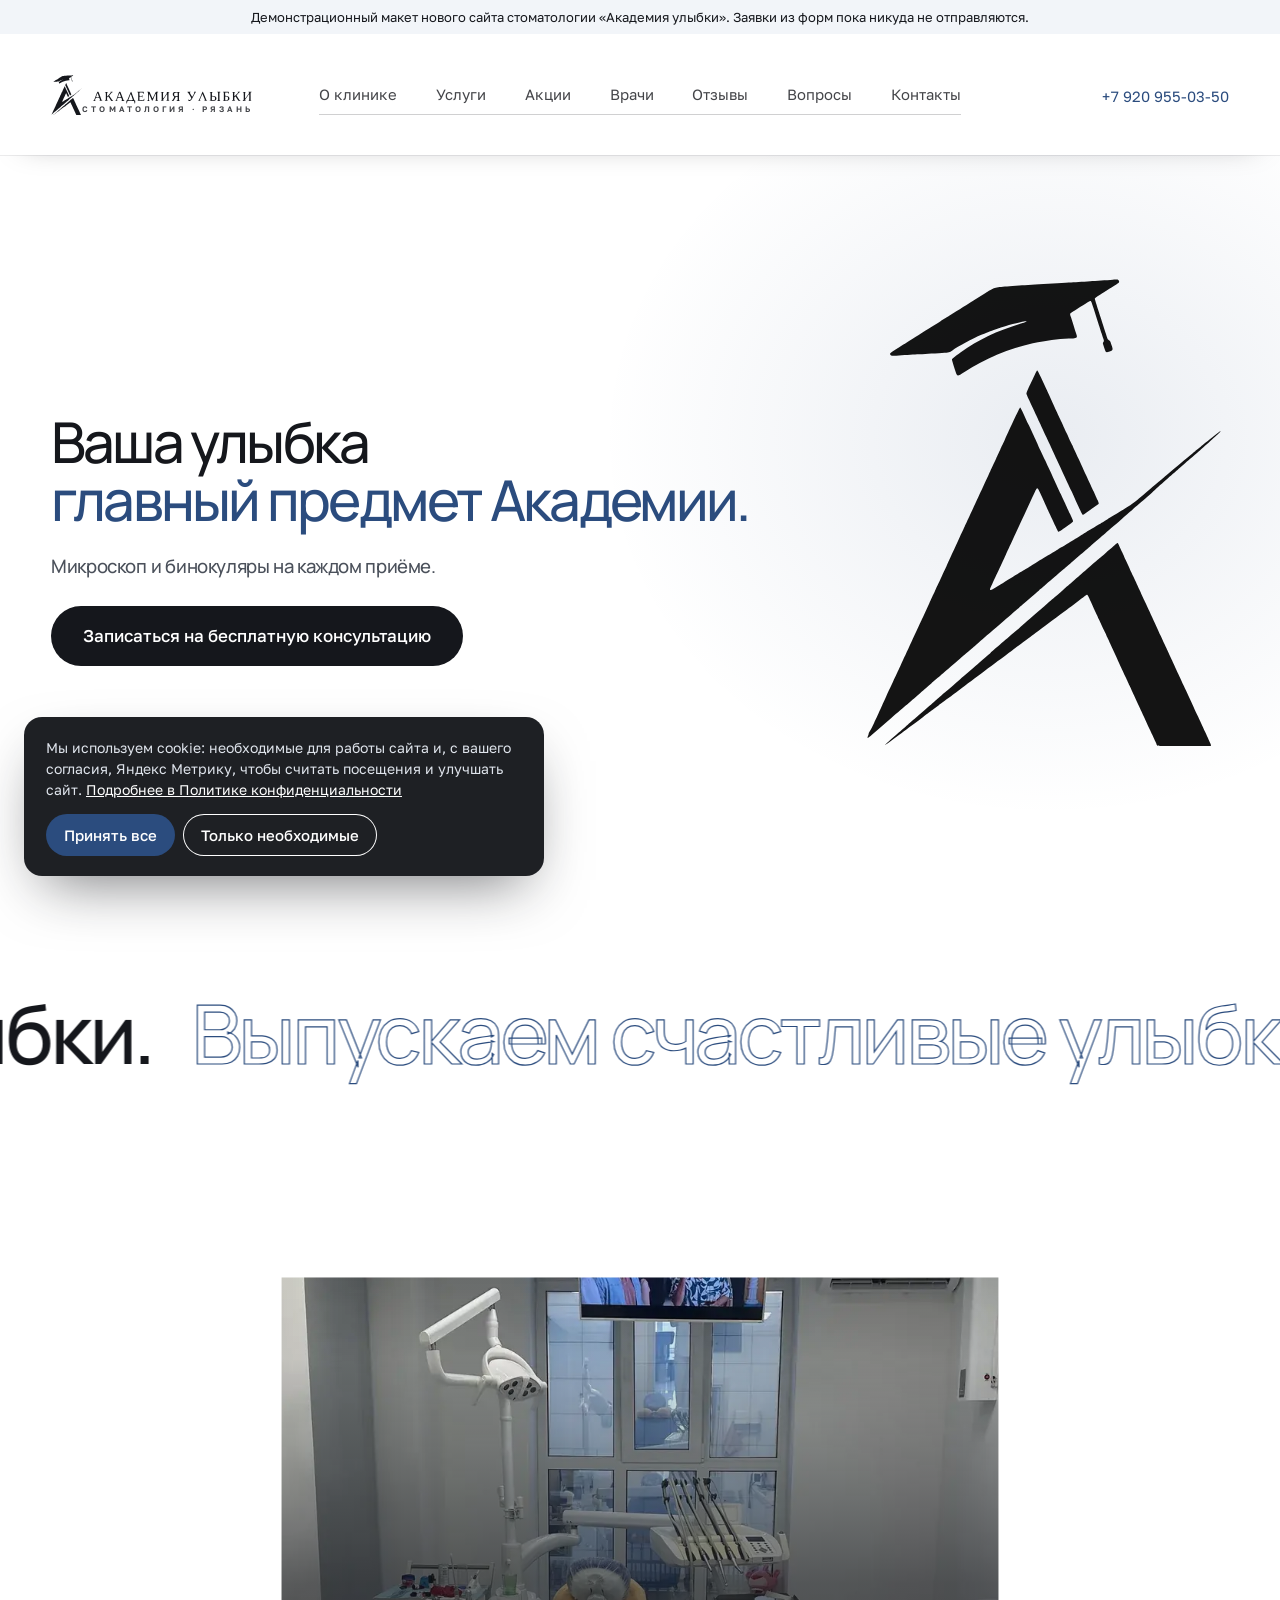
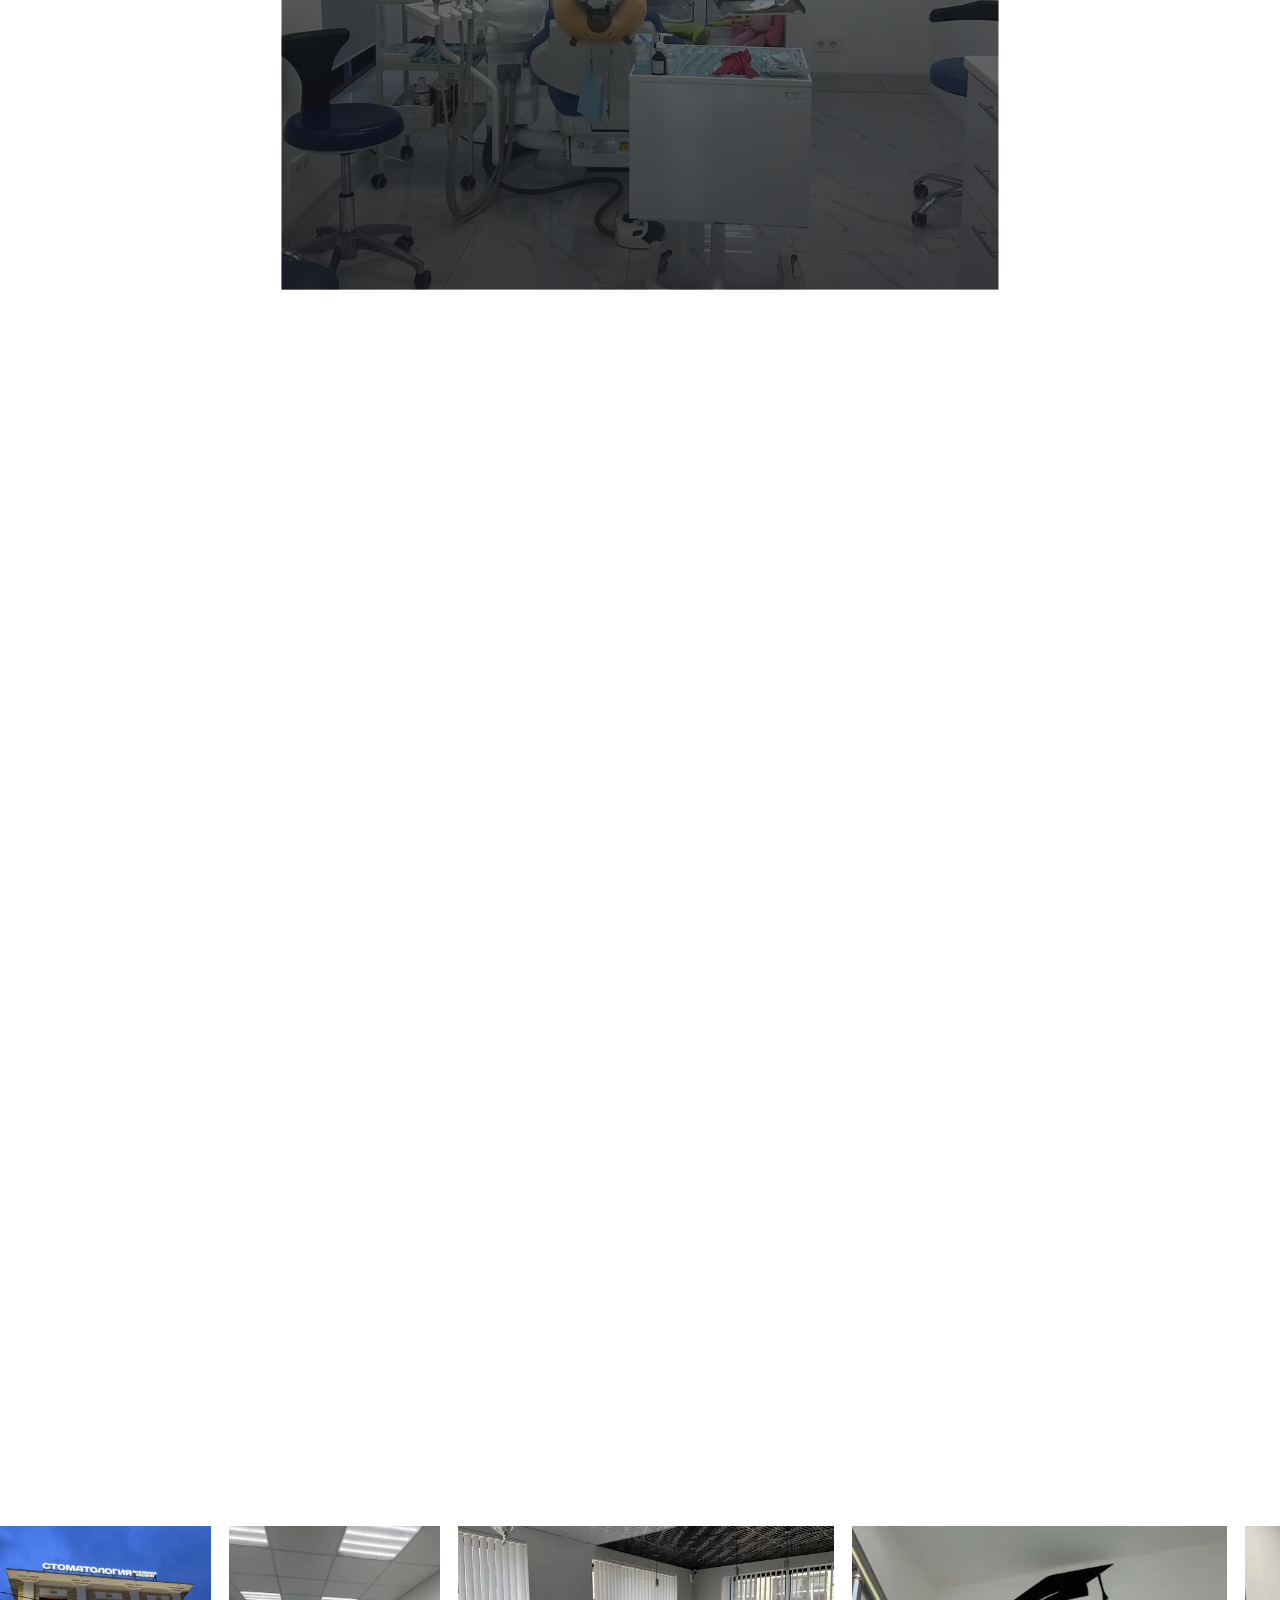
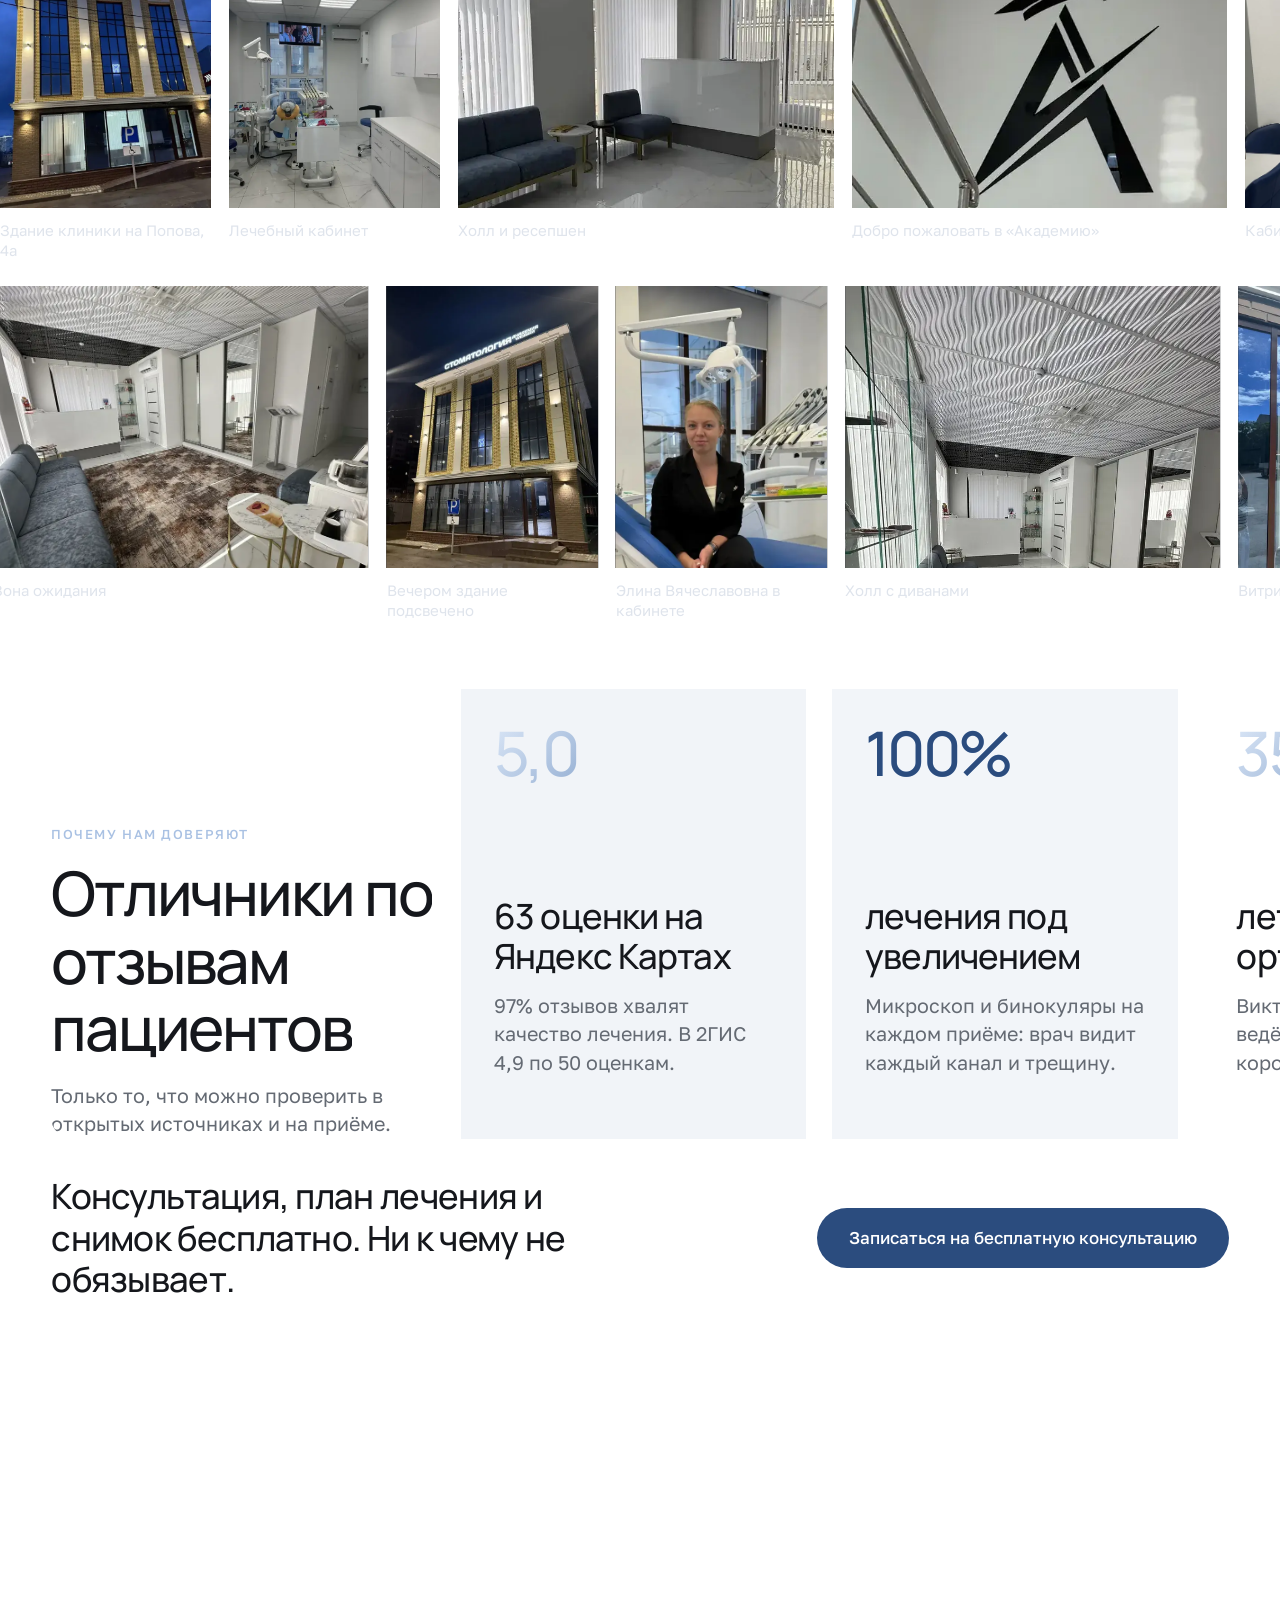
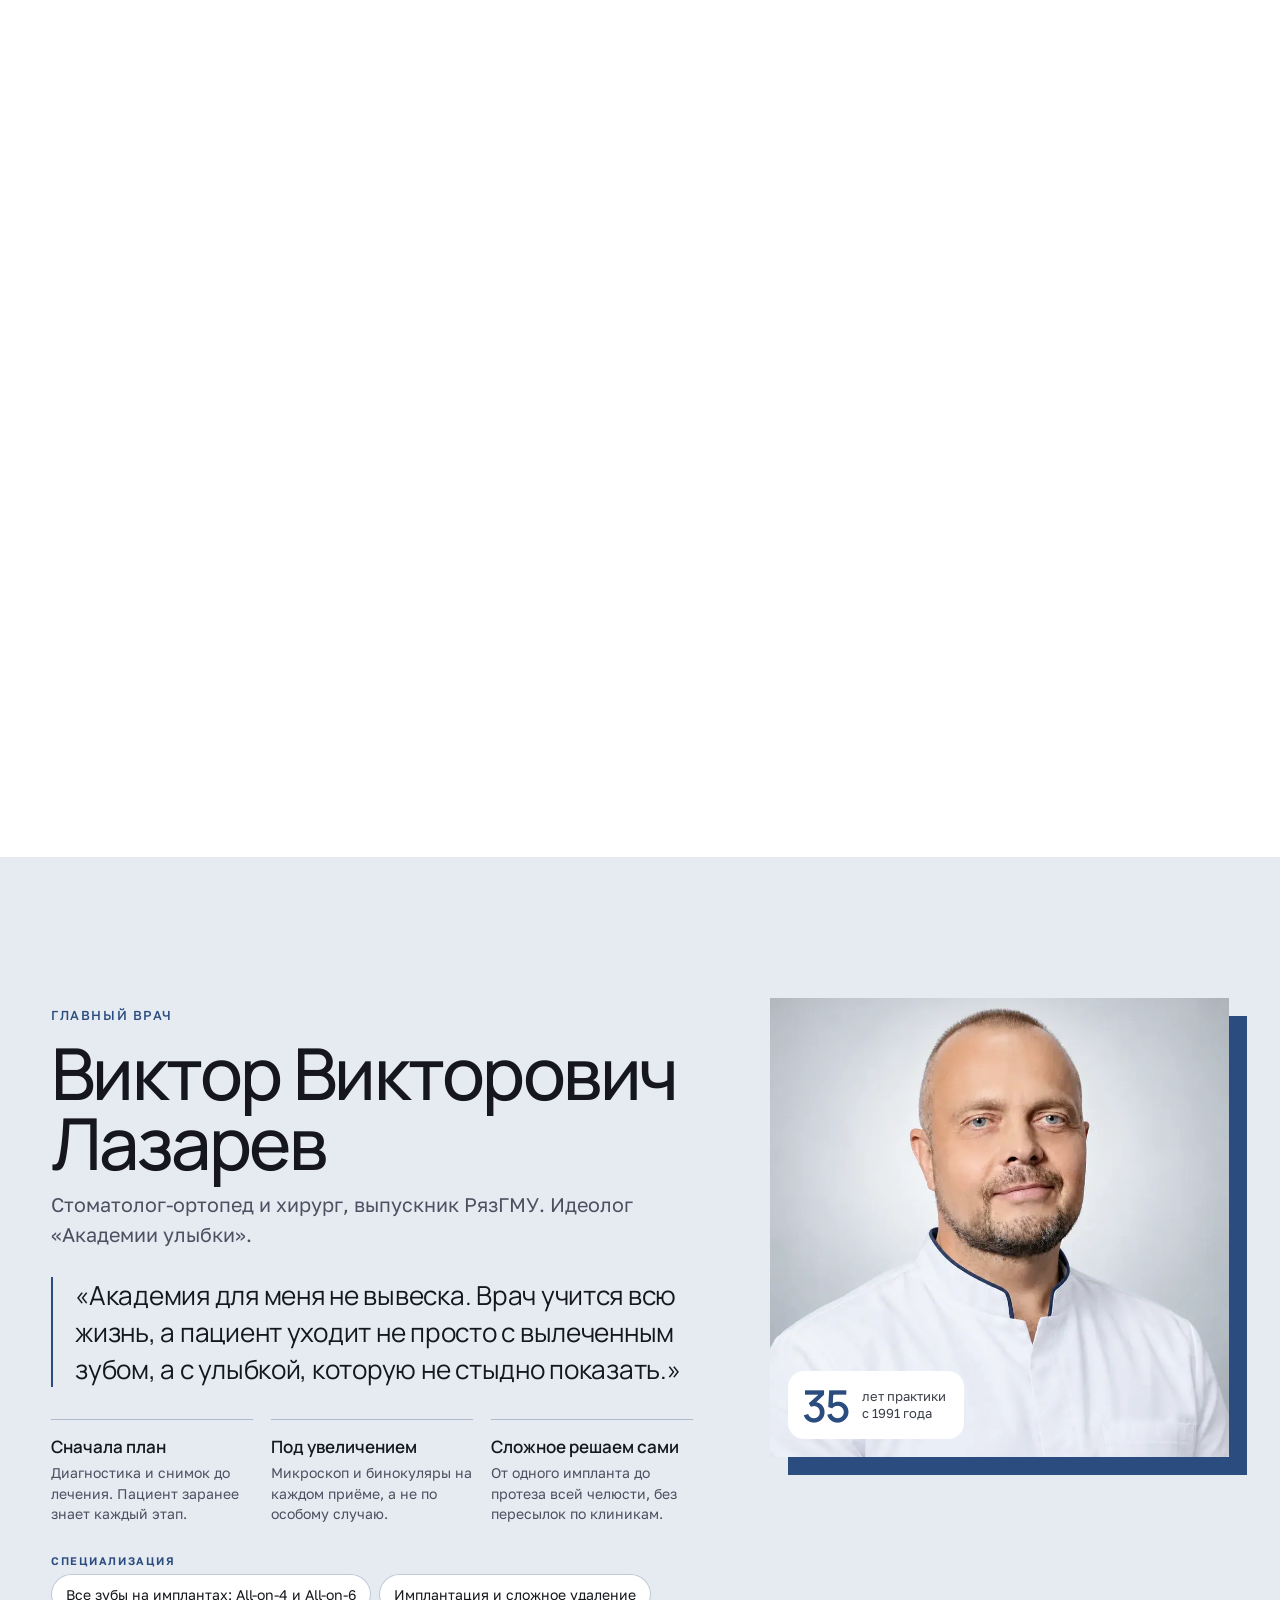
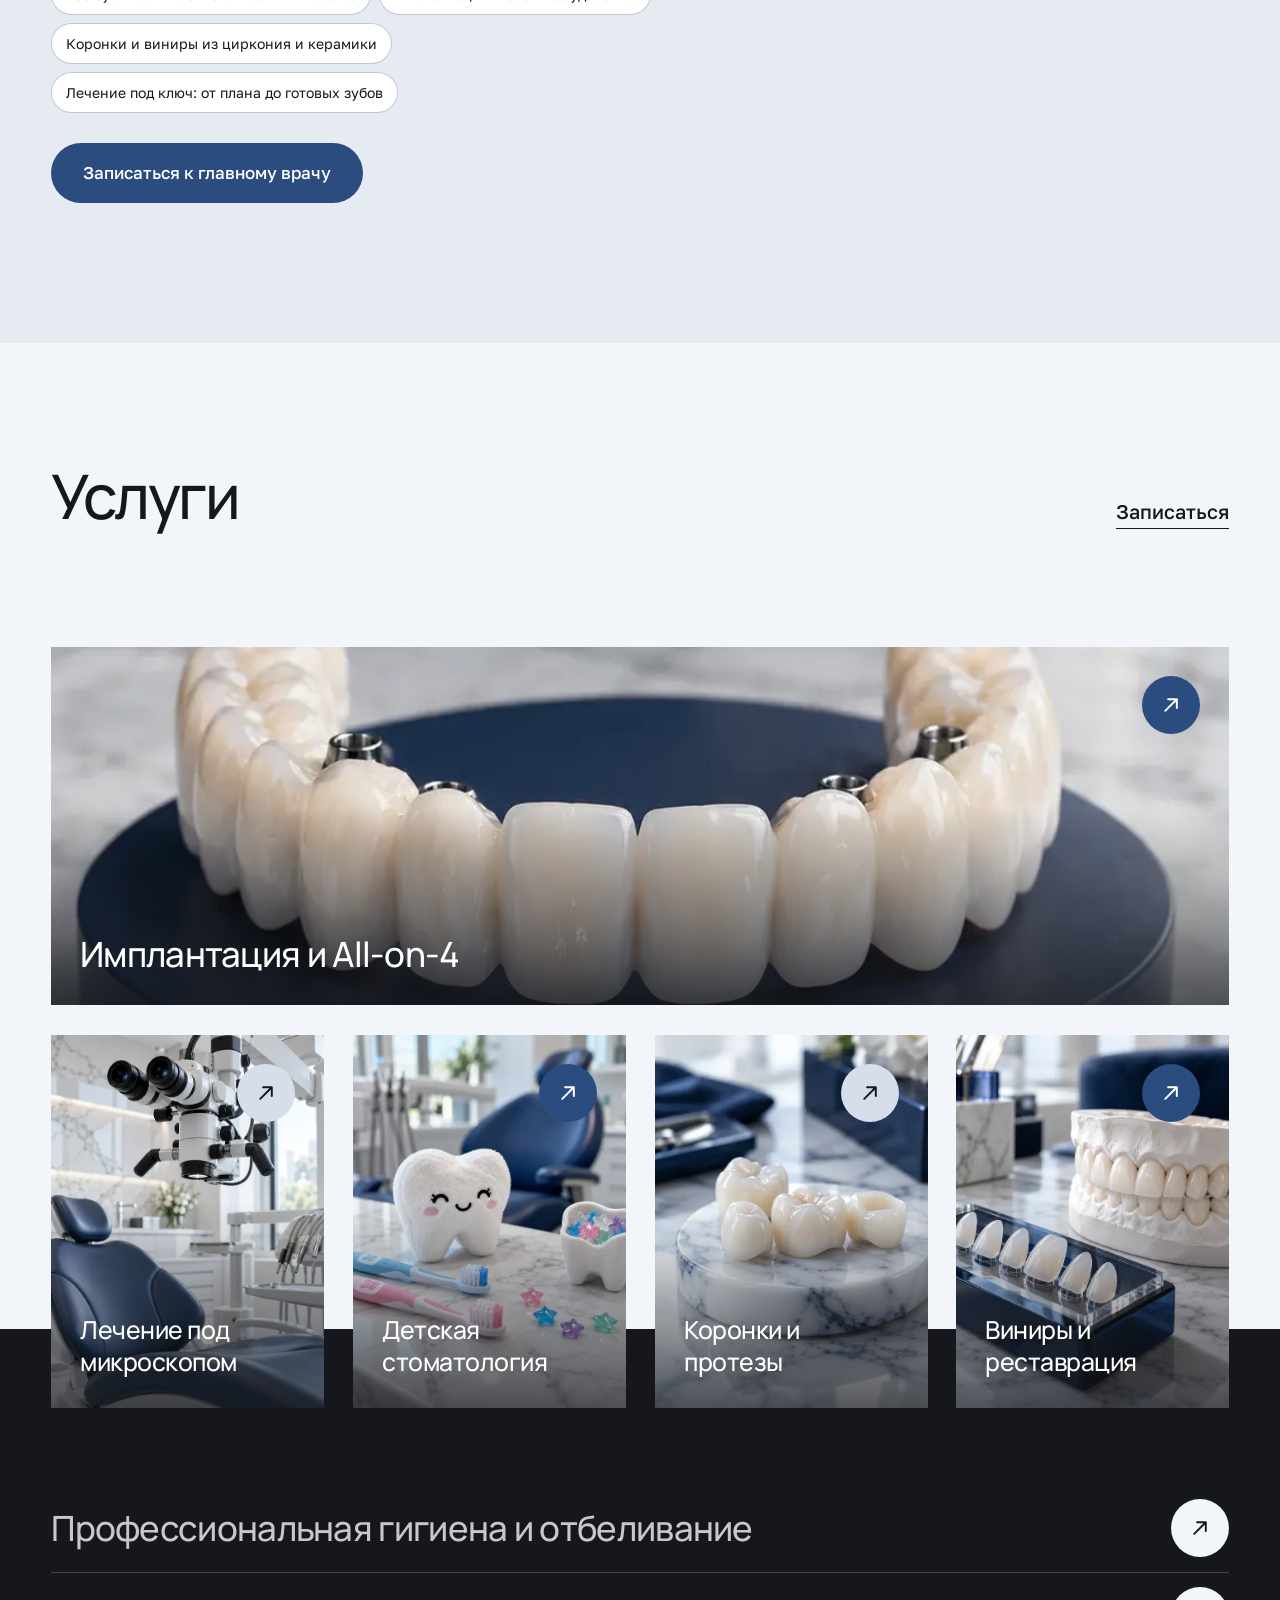
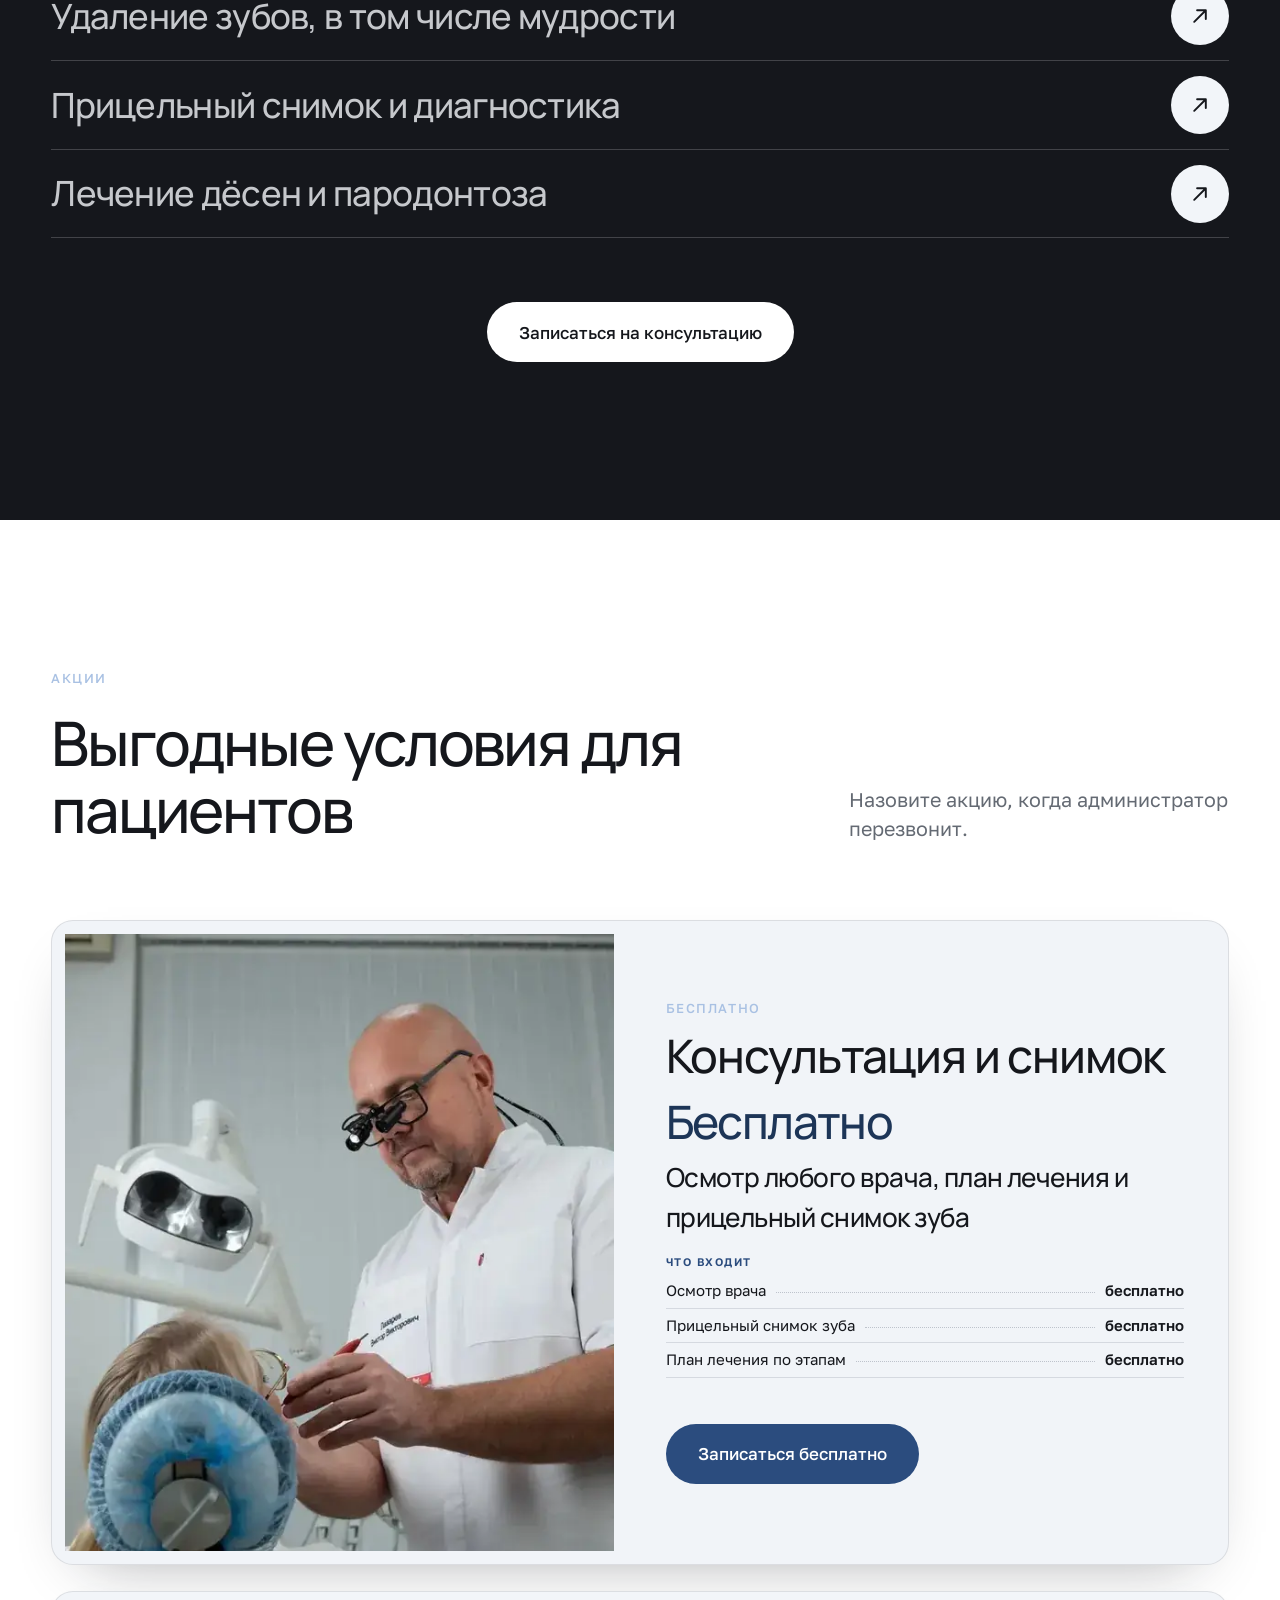
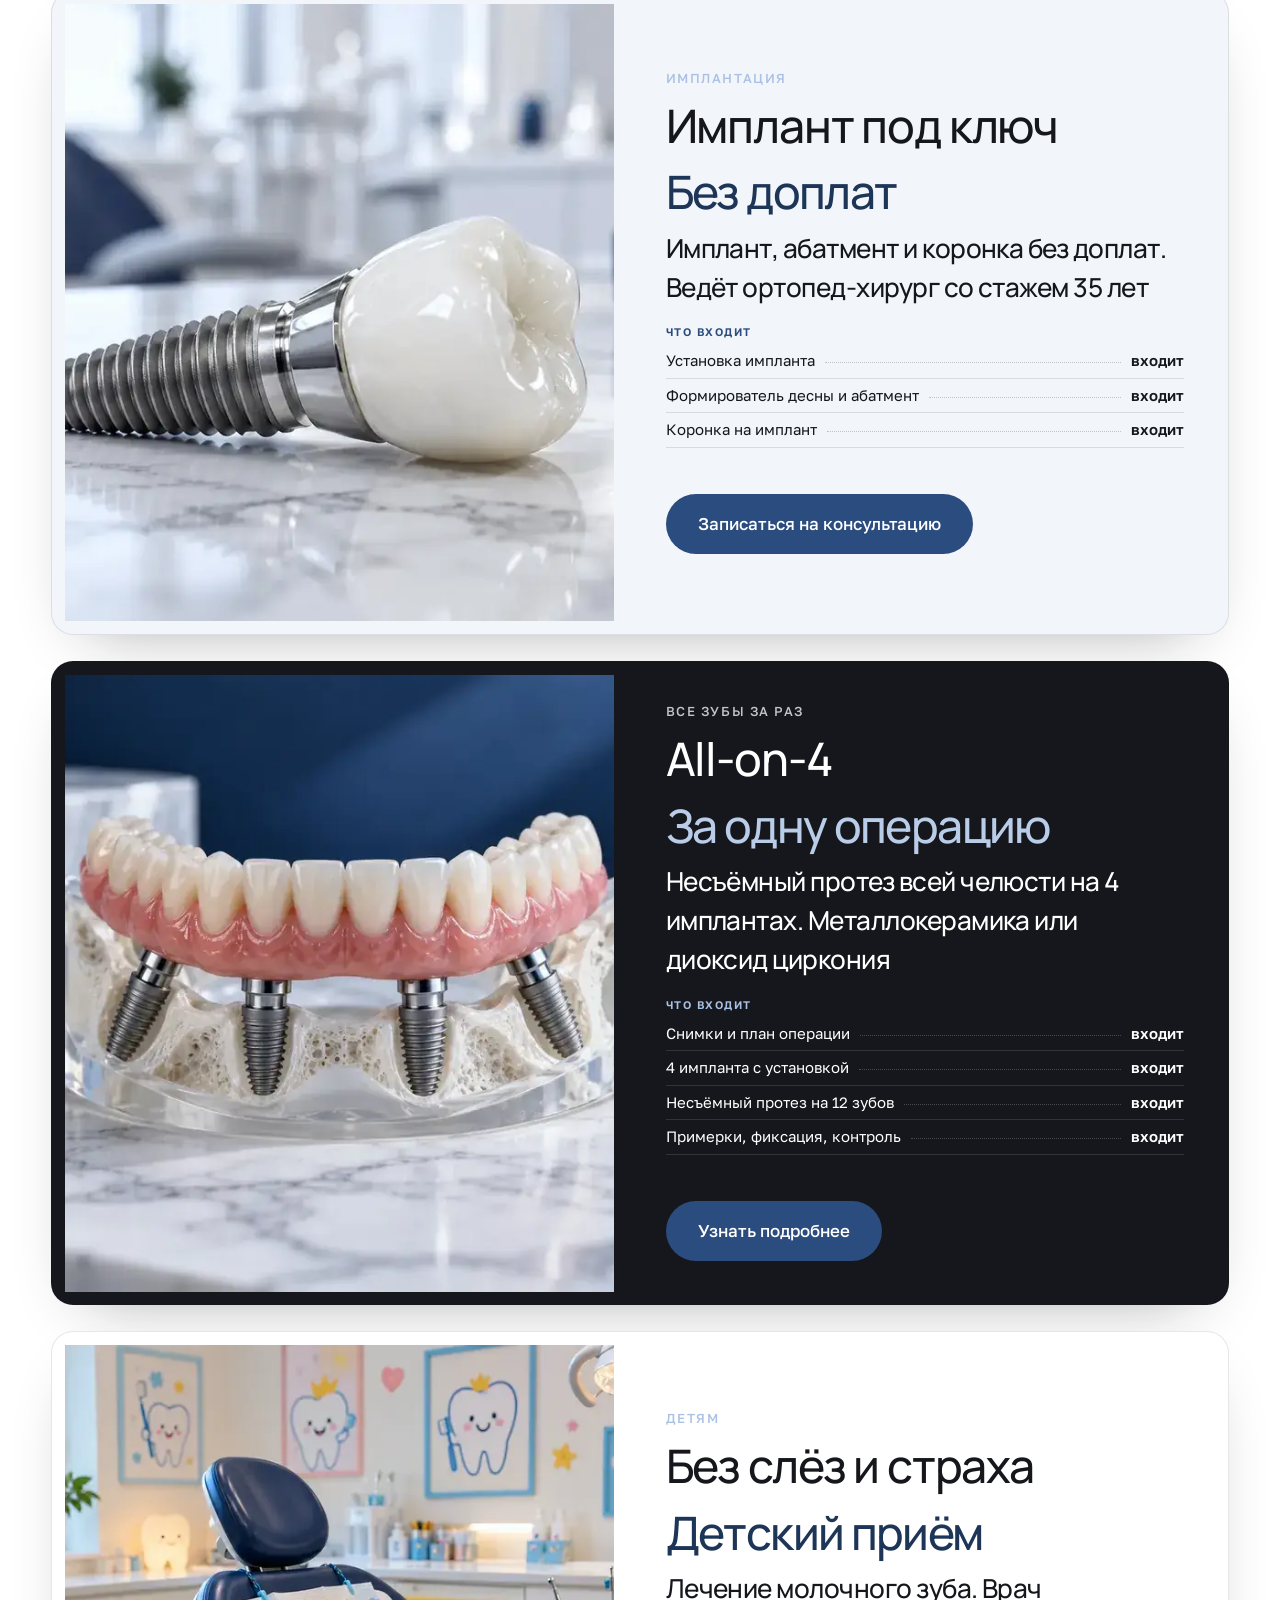
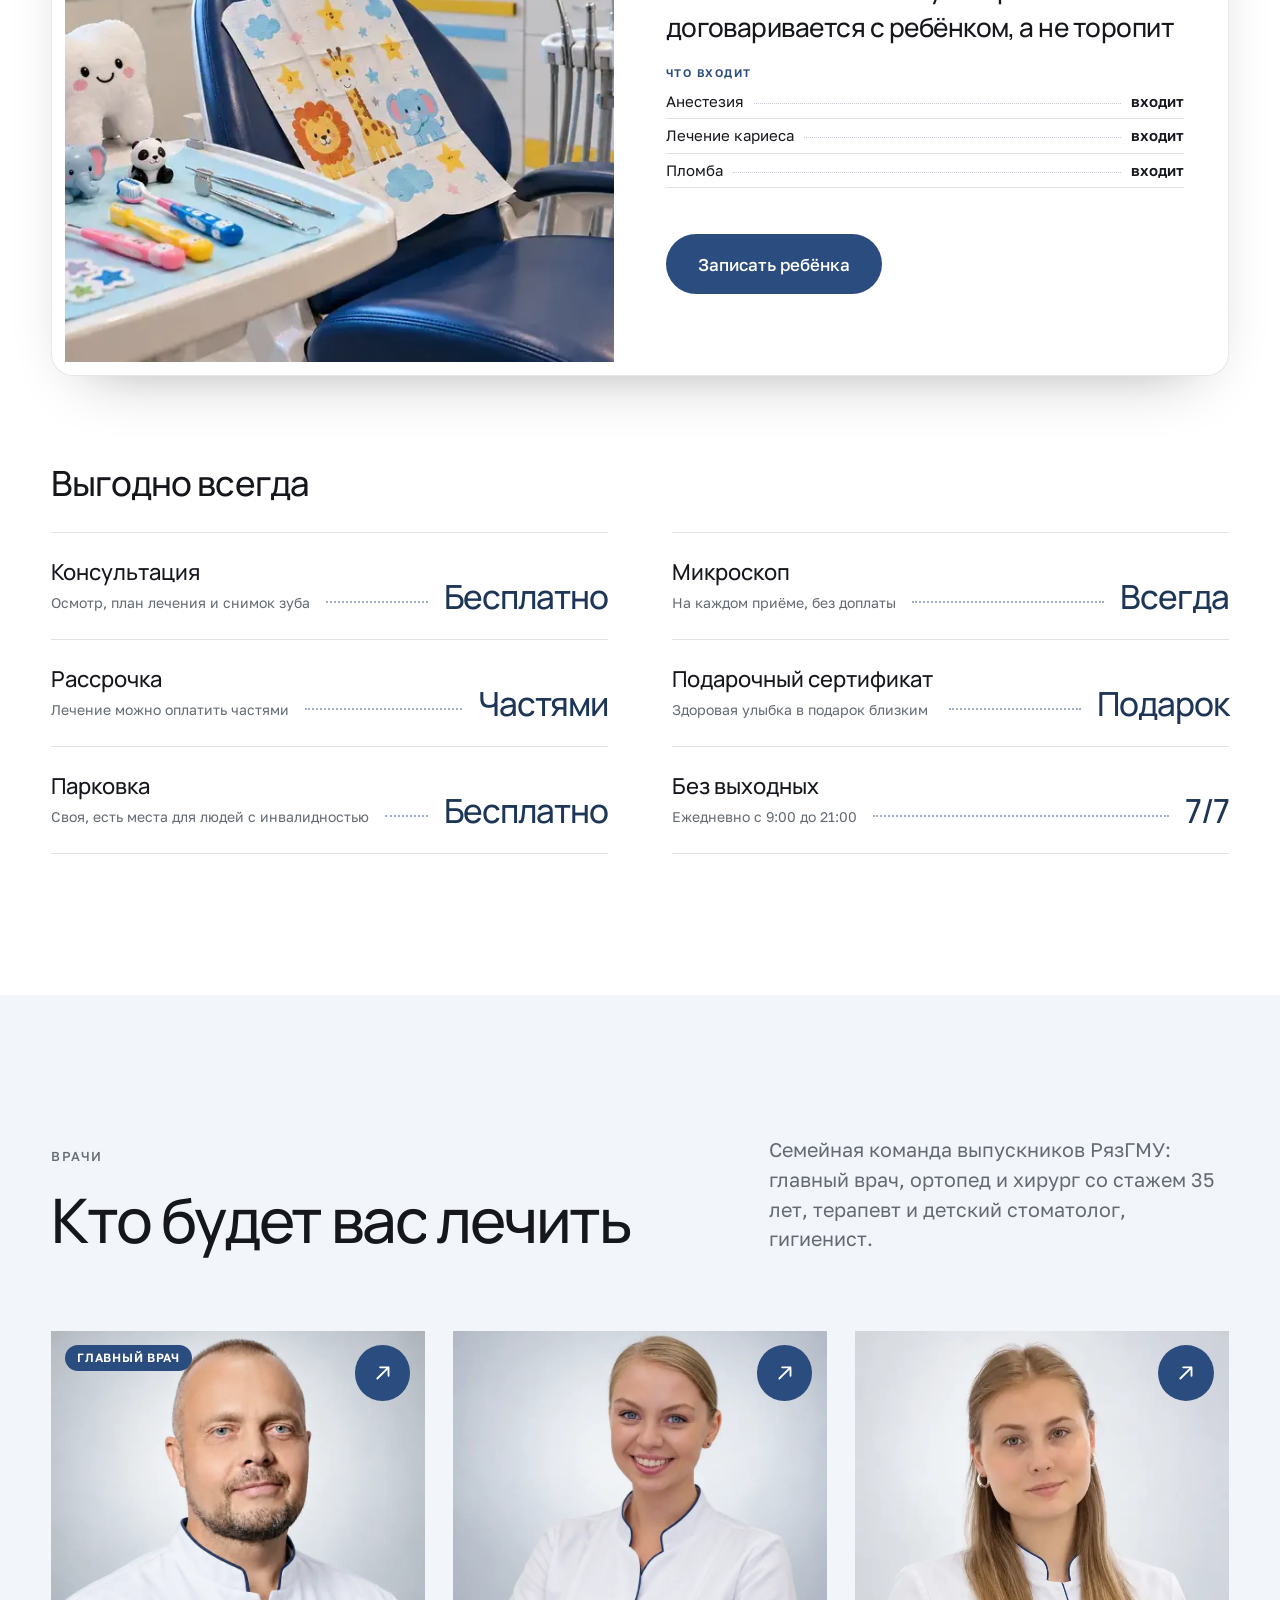
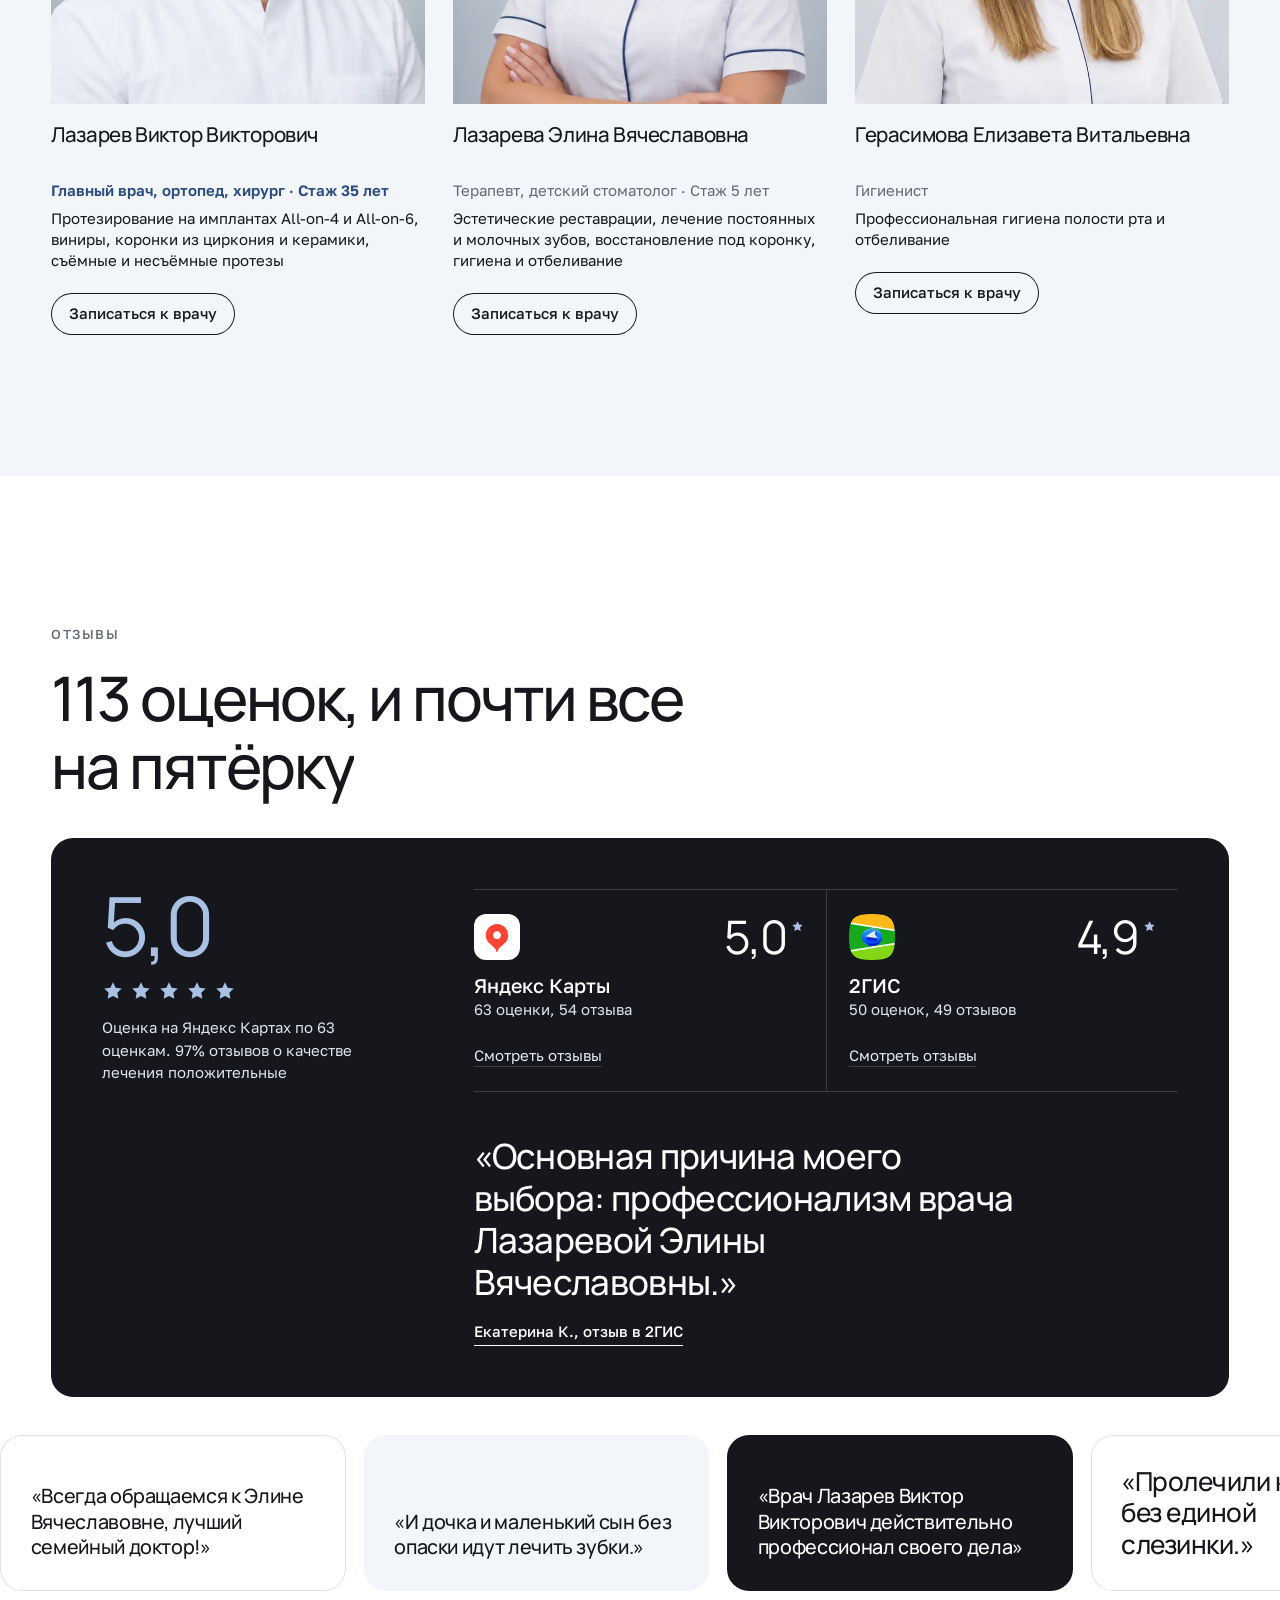
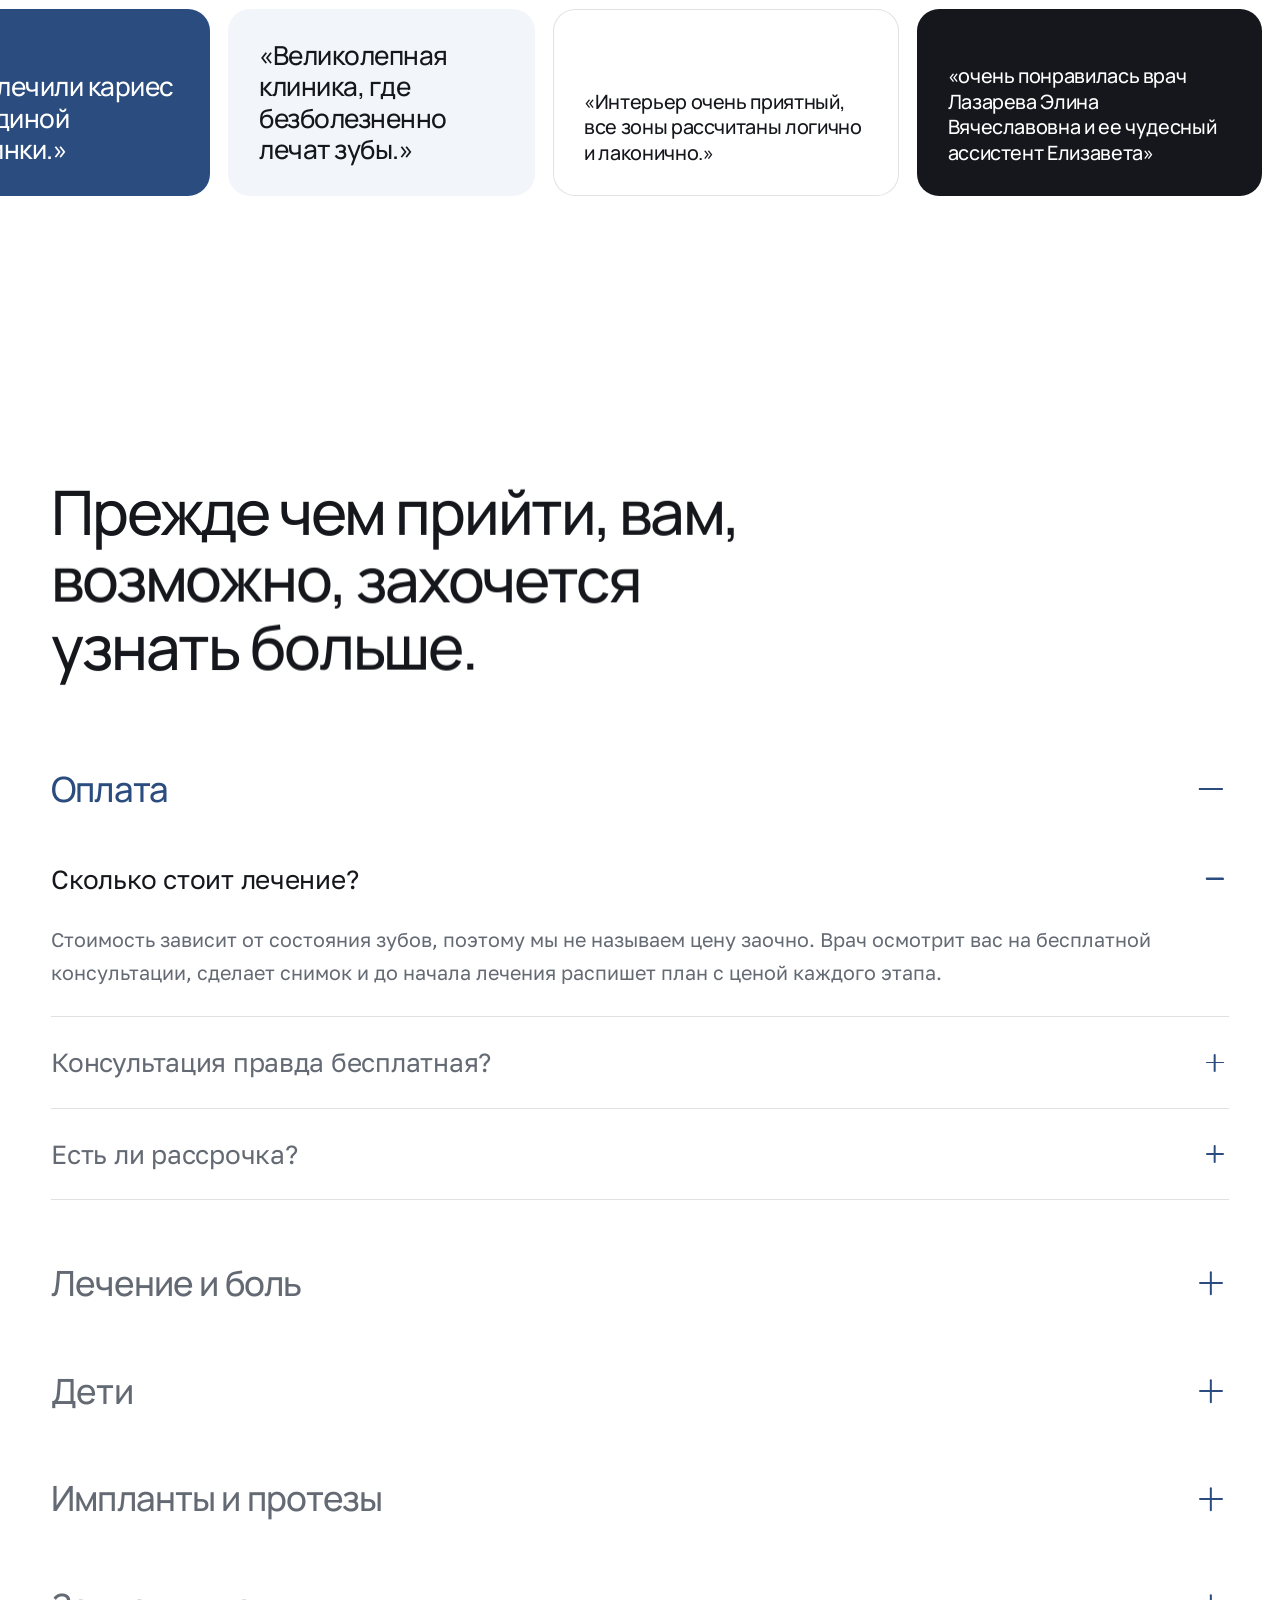
==== commit 8b4d3f18: "Мобильная версия: новая секция клиники, цветные карточки, врачи списком, варианты «А» и «Выгодно все" ====
--- a/index.html
+++ b/index.html
@@ -21,7 +21,7 @@
 <link rel="preload" href="assets/fonts/golos-text-cyrillic.woff2" as="font" type="font/woff2" crossorigin>
 <link rel="preload" href="assets/fonts/manrope-cyrillic.woff2" as="font" type="font/woff2" crossorigin>
 <link rel="stylesheet" href="assets/styles.css?v=au2">
-<style>html.au-loading,html.au-loading body{overflow:hidden}.pl{position:fixed;inset:0;z-index:400;display:grid;place-items:center;pointer-events:none}html.au-loading .pl{pointer-events:auto}.pl__half{position:absolute;inset:-2px;background:radial-gradient(70% 60% at 50% 45%,#22252c 0%,#15171c 60%,#0e0f12 100%)}.pl__half--a{clip-path:polygon(0 0,100% 0,100% 36.5%,0 76.5%)}.pl__half--b{clip-path:polygon(0 76%,100% 36%,100% 100%,0 100%)}.pl__seam{position:absolute;inset:0;width:100%;height:100%;overflow:visible}.pl__seam{clip-path:inset(0 100% 0 0)}.pl__seam line{stroke:#a9c1e3;stroke-width:1.5px;vector-effect:non-scaling-stroke}.pl__mark path,.pl__word path,.pl__count{opacity:0}.pl__logo{position:relative;width:min(340px,58vw);height:auto;overflow:visible;fill:#fff}.pl__logo .pl-cap{fill:url(#pl-gold)}.pl__logo .pl__shards path{fill:#fff}.pl__word{fill:#e8edf3}.pl__count{position:absolute;right:clamp(16px,3vw,40px);bottom:clamp(16px,3vw,36px);font:500 clamp(14px,1.2vw,16px)/1 var(--display);letter-spacing:.2em;color:#a9c1e3;font-variant-numeric:tabular-nums}html:not(.js-anim) .pl,html.au-nopl .pl{display:none}html.au-loading .hero [data-split]{visibility:visible}.hero--v{background:radial-gradient(50% 60% at 82% 45%,rgba(43,76,126,.10),rgba(43,76,126,0) 70%),#fff;color:#15171c}.hero--v h1>span:first-child{color:#15171c}.hero--v1 .hv__l2{color:#2b4c7e}.hero--v .hv__rot{color:#4b515b}.hero--v .btn{--bg:#15171c;--fg:#fff;background:#15171c;color:#fff}.hero--v:before{display:none}.hx--a{position:absolute;z-index:1;pointer-events:none;top:calc(var(--hdr-d, var(--header-h)) + var(--svh, 1svh) * 6);right:3%;bottom:calc(var(--svh, 1svh) * 12);width:30%}.hx--a.is-flat .hx__flat{display:block;width:100%;height:100%;color:#15171c;opacity:.92}.hx--a canvas{display:block;width:100%!important;height:100%!important;opacity:0;transition:opacity 1.2s var(--ease)}.hx--a.is-ready canvas{opacity:1}@media (min-width:761px){  .hero--v1 .hero__text{max-width:60%}  .hero--v1 h1{font-size:clamp(44px,4.4vw,84px);line-height:1.02;letter-spacing:-.05em}  .hero--v1 h1>span:first-child,.hero--v1 .hv__l2{display:block;white-space:nowrap}  .hero--v .hv__rot{white-space:nowrap;max-width:none;font-size:clamp(18px,1.45vw,24px)}  .hero--v .hv__rot>[aria-hidden]{text-wrap:nowrap}}@media (max-width:760px){.hero--v1 h1{font-size:clamp(34px,11vw,50px)}}.au-slogan-sub{margin:0 0 28px;max-width:34em;font:500 var(--fs-0)/1.4 var(--display);color:#dfe4ec}.slogan__title{color:#15171c}.hx--a .hx__flat{display:none}@media (max-width:760px){.hx--a{display:block;width:auto;top:calc(var(--header-h) + 8px);bottom:auto;right:-14%;width:72%;height:calc(var(--svh, 1svh) * 44);opacity:.09}.hx--a .hx__flat{display:block;width:100%;height:100%}.hero--v1 .hero__text{position:relative;z-index:2}}.on-dark .label,.label--light{color:#a9c1e3}.fcard__big{background:linear-gradient(135deg,#dbe7f7,#3f6aa6);-webkit-background-clip:text;background-clip:text;color:transparent}.hero__face[data-ph]{position:relative;display:grid;place-items:center}.hero__face .doc__initials,.invite__pic .doc__initials{position:absolute;inset:0;display:grid;place-items:center;font:600 clamp(20px,2vw,28px)/1 var(--display);letter-spacing:.06em;color:#2b4c7e}.invite__pic[data-ph]{position:relative}.doc__initials{color:#2b4c7e}.au-prices .faqt__body{padding-bottom:8px}.au-price{list-style:none;margin:0;padding:0 0 12px}.au-price li{display:flex;align-items:baseline;gap:12px;padding:12px 0;border-bottom:1px solid var(--line);opacity:1;transform:none}.au-price .alv4__l{flex:0 1 auto}.au-price i{flex:1;border-bottom:1px dotted rgba(21,23,28,.25);transform:translateY(-4px)}.au-price .alv__t{font:400 var(--fs-0)/1.35 var(--body)}.au-price .alv__n{flex:none;font:600 var(--fs-0)/1 var(--display);color:#1d3557;white-space:nowrap}.au-prices__note{margin:24px 0 0;color:var(--muted);font-size:var(--fs--1);max-width:60ch}.au-rt-quote .rt-pd__quote{font-style:normal}.place__pin{white-space:nowrap}.au-price{display:grid;grid-template-columns:repeat(2,minmax(0,1fr));column-gap:clamp(40px,5vw,88px)}.au-price li:nth-child(-n+2){border-top:0}@media (max-width:760px){.au-price{grid-template-columns:1fr}.au-price li{gap:8px}.au-price .alv__t{font-size:15px}}.tfig__img,.ptour__pic,.ptour__rail,.ptour__item--right,.hero__face,.invite__pic{position:relative}.au-ask{position:absolute;z-index:3;top:10px;left:10px;padding:5px 9px 4px;border-radius:999px;background:#a9c1e3;color:#15171c;font:600 11px/1 var(--body);letter-spacing:.08em;text-transform:uppercase;box-shadow:0 2px 10px rgba(0,0,0,.25);pointer-events:none}.hero__face .au-ask,.invite__pic .au-ask{top:4px;left:50%;transform:translateX(-50%);padding:3px 6px 2px;font-size:8px;letter-spacing:.04em}.logo__unit{left:calc(var(--lh) * .78);letter-spacing:.38em}.au-incl{margin:18px 0 22px;max-width:30em}.au-incl__t{margin:0 0 6px;font:600 11px/1.2 var(--body);letter-spacing:.14em;text-transform:uppercase;color:#2b4c7e}.pr .on-dark .au-incl__t,.pr4-card:nth-child(3) .au-incl__t{color:#a9c1e3}.au-incl ul{list-style:none;margin:0;padding:0}.au-incl li{display:flex;align-items:baseline;gap:10px;padding:7px 0;border-bottom:1px solid currentColor;border-color:rgba(127,135,150,.25);font-size:15px;line-height:1.3}.au-incl li i{flex:1;border-bottom:1px dotted rgba(127,135,150,.45);transform:translateY(-3px)}.au-incl li b{font-weight:600;white-space:nowrap}.hero__face img,.invite__pic img{position:relative;z-index:1}.invite__pic img{width:100%;height:100%;object-fit:cover;object-position:50% 10%}.pr-price b{font-size:clamp(30px,2.8vw,48px);line-height:1.1}body .pr4-card .pr-price b{font-size:clamp(30px,3.6vw,64px);line-height:1.05;white-space:normal;max-width:100%;overflow-wrap:break-word}@media (min-width:761px){  .hero--v1 .hero__text{display:flex;flex-direction:column;justify-content:center;align-items:flex-start;max-width:none;gap:clamp(20px,calc(var(--svh, 1svh) * 3),34px)}  .hero--v1 h1{margin:0;padding:0;align-self:flex-start}  .hero--v1 .hero__actions{margin:0;align-items:flex-start;align-self:flex-start}  .hero--v1 .hv__rot{align-self:flex-start;justify-items:start;text-align:left;margin:0}}.au-chief{position:relative;overflow:hidden;background:#0f1115;color:#f2f5f9}.au-chief__in{position:relative;display:grid;grid-template-columns:minmax(0,5fr) minmax(0,7fr);gap:clamp(32px,6vw,110px);align-items:center}.au-chief__big{display:none}.au-chief__pic{position:relative;margin:0;aspect-ratio:1/1;border-radius:var(--radius);overflow:hidden;background:#1d2027}.au-chief__pic img{width:100%;height:100%;object-fit:cover;object-position:50% 14%}.au-chief__pic figcaption{position:absolute;z-index:2;left:18px;bottom:18px;display:flex;align-items:center;gap:12px;padding:12px 18px 12px 14px;border-radius:16px;background:rgba(15,17,21,.72);backdrop-filter:blur(8px);color:#fff}.au-chief__pic figcaption b{font:600 44px/1 var(--display);letter-spacing:-.04em;color:#a9c1e3}.au-chief__pic figcaption span{font-size:13px;line-height:1.3;color:#dfe4ec}.au-chief__name{margin:10px 0 12px;font:500 var(--fs-4)/1.05 var(--display);letter-spacing:-.035em;color:#fff}.au-chief__role{margin:0 0 28px;color:#b9c3d1;font-size:var(--fs-0)}.au-chief__quote{position:relative;margin:0 0 32px;padding:0 0 0 22px;border-left:2px solid #2b4c7e}.au-chief__quote p{margin:0;font:400 var(--fs-1)/1.4 var(--display);letter-spacing:-.01em;color:#f2f5f9}.au-chief__rules{list-style:none;margin:0 0 30px;padding:0;display:grid;grid-template-columns:repeat(3,minmax(0,1fr));gap:18px}.au-chief__rules li{padding-top:16px;border-top:1px solid rgba(169,193,227,.25)}.au-chief__rules b{display:block;margin-bottom:6px;font:600 17px/1.25 var(--display);color:#fff}.au-chief__rules span{display:block;font-size:14px;line-height:1.45;color:#b9c3d1}.au-chief__fmt{margin:0 0 30px}.au-chief__quote .au-ask--inline{position:static;display:inline-block;margin-top:12px;box-shadow:none}.au-chief .au-incl__t{color:#a9c1e3}.au-chief__fmt ul{list-style:none;margin:0;padding:0;display:flex;flex-wrap:wrap;gap:8px}.au-chief__fmt li{padding:9px 14px;border:1px solid rgba(169,193,227,.28);border-radius:999px;font-size:14px;color:#dfe4ec}.au-chief .btn{--bg:#2b4c7e;--fg:#fff;background:#2b4c7e;color:#fff}.au-chief[data-v="2"] .au-chief__in{grid-template-columns:1fr;justify-items:center;text-align:center;gap:34px}.au-chief[data-v="2"] .au-chief__pic{width:clamp(220px,20vw,300px);border-radius:50%;box-shadow:0 0 0 10px rgba(43,76,126,.35),0 0 0 22px rgba(43,76,126,.14)}.au-chief[data-v="2"] .au-chief__pic figcaption{display:none}.au-chief[data-v="2"] .au-chief__body{max-width:980px;display:flex;flex-direction:column;align-items:center}.au-chief[data-v="2"] .au-chief__quote{order:-1;margin:0 0 34px;padding:0;border:0}.au-chief[data-v="2"] .au-chief__quote p{font-size:clamp(26px,2.6vw,44px);line-height:1.25;letter-spacing:-.025em}.au-chief[data-v="2"] .au-chief__name{font-size:var(--fs-2)}.au-chief[data-v="2"] .au-chief__role:after{content:" Стаж 35 лет, практикует с 1991 года.";color:#a9c1e3}.au-chief[data-v="2"] .au-chief__rules{width:100%;text-align:left}.au-chief[data-v="2"] .au-chief__fmt ul{justify-content:center}.au-chief[data-v="3"] .au-chief__in{grid-template-columns:minmax(0,7fr) minmax(0,5fr)}.au-chief[data-v="3"] .au-chief__body{grid-column:1;grid-row:1;position:relative;z-index:2}.au-chief[data-v="3"] .au-chief__pic{grid-column:2;grid-row:1;z-index:1;border-radius:0}.au-chief[data-v="3"] .au-chief__pic figcaption{display:none}.au-chief[data-v="3"] .au-chief__big{display:block;grid-column:2;grid-row:1;align-self:start;justify-self:end;z-index:0;margin:-.36em -.08em 0 0;font:600 clamp(220px,26vw,440px)/1 var(--display);letter-spacing:-.06em;color:transparent;-webkit-text-stroke:2px rgba(169,193,227,.35);pointer-events:none}.au-chief[data-v="3"] .au-chief__name{font-size:clamp(46px,5.2vw,92px)}.au-chief[data-v="3"] .au-chief__in{padding-top:clamp(60px,8vw,140px)}.au-chief[data-v="4"]{background:#e6ebf2;color:#15171c}.au-chief[data-v="4"] .au-chief__in{grid-template-columns:minmax(0,7fr) minmax(0,5fr);align-items:start}.au-chief[data-v="4"] .au-chief__pic{grid-column:2;grid-row:1;border-radius:0;box-shadow:18px 18px 0 #2b4c7e}.au-chief[data-v="4"] .au-chief__body{grid-column:1;grid-row:1}.au-chief[data-v="4"] .au-chief__pic figcaption{background:#fff;color:#15171c}.au-chief[data-v="4"] .au-chief__pic figcaption b{color:#2b4c7e}.au-chief[data-v="4"] .au-chief__pic figcaption span{color:#3a3f48}.au-chief[data-v="4"] .label{color:#2b4c7e}.au-chief[data-v="4"] .au-chief__name{color:#15171c;font-size:clamp(48px,5.6vw,100px);line-height:.98}.au-chief[data-v="4"] .au-chief__role,.au-chief[data-v="4"] .au-chief__rules span{color:#4a5160}.au-chief[data-v="4"] .au-chief__quote p,.au-chief[data-v="4"] .au-chief__rules b{color:#15171c}.au-chief[data-v="4"] .au-chief__rules li{border-top-color:rgba(43,76,126,.3)}.au-chief[data-v="4"] .au-incl__t{color:#2b4c7e}.au-chief[data-v="4"] .au-chief__fmt li{border-color:rgba(43,76,126,.3);color:#15171c;background:#fff}@media (max-width:900px){  .au-chief .au-chief__in,.au-chief[data-v] .au-chief__in{grid-template-columns:1fr}  .au-chief[data-v] .au-chief__pic,.au-chief[data-v] .au-chief__body{grid-column:auto;grid-row:auto}  .au-chief .au-chief__pic{width:100%;max-width:420px}  .au-chief[data-v="2"] .au-chief__pic{width:220px}  .au-chief[data-v="3"] .au-chief__in{padding-top:90px}  .au-chief[data-v="3"] .au-chief__big{grid-column:auto;grid-row:auto;justify-self:end;font-size:170px;margin:-.25em 0 -.42em}  .au-chief[data-v="3"] .au-chief__pic{grid-row:auto;width:100%}  .au-chief[data-v="3"] .au-chief__body{grid-row:auto}  .au-chief[data-v="4"] .au-chief__pic{box-shadow:10px 10px 0 #2b4c7e}  .au-chief__rules,.au-chief[data-v] .au-chief__rules{grid-template-columns:1fr}  .au-chief[data-v="2"] .au-chief__quote p{font-size:24px}}.au-team .doc__role--chief{color:#2b4c7e;font-weight:600}@media (min-width:761px){  .team__grid.au-row{display:grid;grid-template-columns:repeat(3,minmax(0,1fr));gap:clamp(18px,2.2vw,36px);align-items:start;overflow:visible}  .au-row .doc{padding:0!important;margin:0!important;transform:none!important}  .au-row .doc__photo{aspect-ratio:1/1;border-radius:0}  .au-row .doc__photo img{object-position:50% 14%}  .au-row .doc h3{font-size:clamp(20px,1.6vw,26px);margin:0 0 2px}  .au-row .doc--chief .doc__photo:before{content:"Главный врач";position:absolute;z-index:3;left:14px;top:14px;padding:7px 12px;border-radius:999px;background:#2b4c7e;color:#fff;font:600 12px/1 var(--body);letter-spacing:.06em;text-transform:uppercase}    .au-team[data-v="2"] .au-row{grid-template-columns:minmax(0,1.5fr) minmax(0,1fr) minmax(0,1fr);align-items:end}  .au-team[data-v="2"] .au-row .doc:not(.doc--chief) .doc__photo{aspect-ratio:4/5}  .au-team[data-v="2"] .au-row .doc--chief h3{font-size:clamp(24px,2vw,34px)}    .au-team[data-v="3"] .au-row .doc{align-items:center;text-align:center}  .au-team[data-v="3"] .au-row .doc__photo{width:min(100%,280px);border-radius:50%;margin-bottom:18px}  .au-team[data-v="3"] .au-row .doc--chief .doc__photo{box-shadow:0 0 0 6px #e6ebf2,0 0 0 8px #2b4c7e}  .au-team[data-v="3"] .au-row .doc--chief .doc__photo:before,.au-team[data-v="3"] .doc__go{display:none}  .au-team[data-v="3"] .au-row .doc__focus{max-width:30ch}  .au-team[data-v="3"] .au-row .doc__cta{align-self:center}    .au-team[data-v="4"] .au-row .doc{position:relative}  .au-team[data-v="4"] .au-row .doc__photo{aspect-ratio:4/5;margin-bottom:0}  .au-team[data-v="4"] .au-row .doc__photo:after{content:"";position:absolute;inset:0;z-index:2;pointer-events:none;background:linear-gradient(0deg,rgba(15,17,21,.82) 0%,rgba(15,17,21,0) 45%)}  .au-team[data-v="4"] .au-row .doc h3,.au-team[data-v="4"] .au-row .doc__role{position:relative;z-index:4;padding:0 22px;color:#fff;pointer-events:none}  .au-team[data-v="4"] .au-row .doc h3{margin-top:-118px;min-height:62px;display:flex;align-items:flex-end}  .au-team[data-v="4"] .au-row .doc h3 a{pointer-events:auto;color:#fff}  .au-team[data-v="4"] .au-row .doc__role{margin-bottom:22px;min-height:40px;color:#dfe4ec}  .au-team[data-v="4"] .au-row .doc__focus{margin-top:16px}}@media (max-width:760px){  .au-row .doc__photo{aspect-ratio:1/1;border-radius:0}  .au-team[data-v="3"] .au-row .doc__photo{border-radius:50%}  .au-row .doc--chief .doc__photo:before{content:"Главный врач";position:absolute;z-index:3;left:10px;top:10px;padding:6px 10px;border-radius:999px;background:#2b4c7e;color:#fff;font:600 10px/1 var(--body);letter-spacing:.06em;text-transform:uppercase}  .au-team[data-v="3"] .au-row .doc--chief .doc__photo:before{display:none}}.au-vp{position:fixed;z-index:9000;left:50%;bottom:14px;translate:-50% 0;display:flex;align-items:center;gap:8px;padding:8px 10px 8px 14px;border-radius:999px;background:rgba(21,23,28,.92);backdrop-filter:blur(8px);color:#dfe4ec;font:500 12px/1 var(--body);box-shadow:0 8px 28px rgba(0,0,0,.25);white-space:nowrap}.au-vp b{color:#a9c1e3;font-weight:600;letter-spacing:.06em;text-transform:uppercase;font-size:11px;margin-right:4px}.au-vp__g{display:flex;gap:3px;margin-right:6px}.au-vp button{width:26px;height:26px;border:0;border-radius:50%;background:rgba(255,255,255,.1);color:#fff;font:600 12px/1 var(--body);cursor:pointer}.au-vp button.on{background:#2b4c7e}@media (max-width:760px){.au-vp{bottom:auto;top:calc(var(--header-h,60px) + 10px);gap:5px;padding:7px 8px 7px 10px}.au-vp b{display:none}}</style>
+<style>html.au-loading,html.au-loading body{overflow:hidden}.pl{position:fixed;inset:0;z-index:400;display:grid;place-items:center;pointer-events:none}html.au-loading .pl{pointer-events:auto}.pl__half{position:absolute;inset:-2px;background:radial-gradient(70% 60% at 50% 45%,#22252c 0%,#15171c 60%,#0e0f12 100%)}.pl__half--a{clip-path:polygon(0 0,100% 0,100% 36.5%,0 76.5%)}.pl__half--b{clip-path:polygon(0 76%,100% 36%,100% 100%,0 100%)}.pl__seam{position:absolute;inset:0;width:100%;height:100%;overflow:visible}.pl__seam{clip-path:inset(0 100% 0 0)}.pl__seam line{stroke:#a9c1e3;stroke-width:1.5px;vector-effect:non-scaling-stroke}.pl__mark path,.pl__word path,.pl__count{opacity:0}.pl__logo{position:relative;width:min(340px,58vw);height:auto;overflow:visible;fill:#fff}.pl__logo .pl-cap{fill:url(#pl-gold)}.pl__logo .pl__shards path{fill:#fff}.pl__word{fill:#e8edf3}.pl__count{position:absolute;right:clamp(16px,3vw,40px);bottom:clamp(16px,3vw,36px);font:500 clamp(14px,1.2vw,16px)/1 var(--display);letter-spacing:.2em;color:#a9c1e3;font-variant-numeric:tabular-nums}html:not(.js-anim) .pl,html.au-nopl .pl{display:none}html.au-loading .hero [data-split]{visibility:visible}.hero--v{background:radial-gradient(50% 60% at 82% 45%,rgba(43,76,126,.10),rgba(43,76,126,0) 70%),#fff;color:#15171c}.hero--v h1>span:first-child{color:#15171c}.hero--v1 .hv__l2{color:#2b4c7e}.hero--v .hv__rot{color:#4b515b}.hero--v .btn{--bg:#15171c;--fg:#fff;background:#15171c;color:#fff}.hero--v:before{display:none}.hx--a{position:absolute;z-index:1;pointer-events:none;top:calc(var(--hdr-d, var(--header-h)) + var(--svh, 1svh) * 6);right:3%;bottom:calc(var(--svh, 1svh) * 12);width:30%}.hx--a.is-flat .hx__flat{display:block;width:100%;height:100%;color:#15171c;opacity:.92}.hx--a canvas{display:block;width:100%!important;height:100%!important;opacity:0;transition:opacity 1.2s var(--ease)}.hx--a.is-ready canvas{opacity:1}@media (min-width:761px){  .hero--v1 .hero__text{max-width:60%}  .hero--v1 h1{font-size:clamp(44px,4.4vw,84px);line-height:1.02;letter-spacing:-.05em}  .hero--v1 h1>span:first-child,.hero--v1 .hv__l2{display:block;white-space:nowrap}  .hero--v .hv__rot{white-space:nowrap;max-width:none;font-size:clamp(18px,1.45vw,24px)}  .hero--v .hv__rot>[aria-hidden]{text-wrap:nowrap}}@media (max-width:760px){.hero--v1 h1{font-size:clamp(34px,11vw,50px)}}.au-slogan-sub{margin:0 0 28px;max-width:34em;font:500 var(--fs-0)/1.4 var(--display);color:#dfe4ec}.slogan__title{color:#15171c}.hx--a .hx__flat{display:none}@media (max-width:760px){.hx--a{display:block;width:auto;top:calc(var(--header-h) + 8px);bottom:auto;right:-14%;width:72%;height:calc(var(--svh, 1svh) * 44);opacity:.09}.hx--a .hx__flat{display:block;width:100%;height:100%}.hero--v1 .hero__text{position:relative;z-index:2}}.on-dark .label,.label--light{color:#a9c1e3}.fcard__big{background:linear-gradient(135deg,#dbe7f7,#3f6aa6);-webkit-background-clip:text;background-clip:text;color:transparent}.hero__face[data-ph]{position:relative;display:grid;place-items:center}.hero__face .doc__initials,.invite__pic .doc__initials{position:absolute;inset:0;display:grid;place-items:center;font:600 clamp(20px,2vw,28px)/1 var(--display);letter-spacing:.06em;color:#2b4c7e}.invite__pic[data-ph]{position:relative}.doc__initials{color:#2b4c7e}.au-prices .faqt__body{padding-bottom:8px}.au-price{list-style:none;margin:0;padding:0 0 12px}.au-price li{display:flex;align-items:baseline;gap:12px;padding:12px 0;border-bottom:1px solid var(--line);opacity:1;transform:none}.au-price .alv4__l{flex:0 1 auto}.au-price i{flex:1;border-bottom:1px dotted rgba(21,23,28,.25);transform:translateY(-4px)}.au-price .alv__t{font:400 var(--fs-0)/1.35 var(--body)}.au-price .alv__n{flex:none;font:600 var(--fs-0)/1 var(--display);color:#1d3557;white-space:nowrap}.au-prices__note{margin:24px 0 0;color:var(--muted);font-size:var(--fs--1);max-width:60ch}.au-rt-quote .rt-pd__quote{font-style:normal}.place__pin{white-space:nowrap}.au-price{display:grid;grid-template-columns:repeat(2,minmax(0,1fr));column-gap:clamp(40px,5vw,88px)}.au-price li:nth-child(-n+2){border-top:0}@media (max-width:760px){.au-price{grid-template-columns:1fr}.au-price li{gap:8px}.au-price .alv__t{font-size:15px}}.tfig__img,.ptour__pic,.ptour__rail,.ptour__item--right,.hero__face,.invite__pic{position:relative}.au-ask{position:absolute;z-index:3;top:10px;left:10px;padding:5px 9px 4px;border-radius:999px;background:#a9c1e3;color:#15171c;font:600 11px/1 var(--body);letter-spacing:.08em;text-transform:uppercase;box-shadow:0 2px 10px rgba(0,0,0,.25);pointer-events:none}.hero__face .au-ask,.invite__pic .au-ask{top:4px;left:50%;transform:translateX(-50%);padding:3px 6px 2px;font-size:8px;letter-spacing:.04em}.logo__unit{left:calc(var(--lh) * .78);letter-spacing:.38em}.au-incl{margin:18px 0 22px;max-width:30em}.au-incl__t{margin:0 0 6px;font:600 11px/1.2 var(--body);letter-spacing:.14em;text-transform:uppercase;color:#2b4c7e}.pr .on-dark .au-incl__t,.pr4-card:nth-child(3) .au-incl__t{color:#a9c1e3}.au-incl ul{list-style:none;margin:0;padding:0}.au-incl li{display:flex;align-items:baseline;gap:10px;padding:7px 0;border-bottom:1px solid currentColor;border-color:rgba(127,135,150,.25);font-size:15px;line-height:1.3}.au-incl li i{flex:1;border-bottom:1px dotted rgba(127,135,150,.45);transform:translateY(-3px)}.au-incl li b{font-weight:600;white-space:nowrap}.hero__face img,.invite__pic img{position:relative;z-index:1}.invite__pic img{width:100%;height:100%;object-fit:cover;object-position:50% 10%}.pr-price b{font-size:clamp(30px,2.8vw,48px);line-height:1.1}body .pr4-card .pr-price b{font-size:clamp(30px,3.6vw,64px);line-height:1.05;white-space:normal;max-width:100%;overflow-wrap:break-word}@media (min-width:761px){  .hero--v1 .hero__text{display:flex;flex-direction:column;justify-content:center;align-items:flex-start;max-width:none;gap:clamp(20px,calc(var(--svh, 1svh) * 3),34px)}  .hero--v1 h1{margin:0;padding:0;align-self:flex-start}  .hero--v1 .hero__actions{margin:0;align-items:flex-start;align-self:flex-start}  .hero--v1 .hv__rot{align-self:flex-start;justify-items:start;text-align:left;margin:0}}.au-chief{position:relative;overflow:hidden;background:#0f1115;color:#f2f5f9}.au-chief__in{position:relative;display:grid;grid-template-columns:minmax(0,5fr) minmax(0,7fr);gap:clamp(32px,6vw,110px);align-items:center}.au-chief__big{display:none}.au-chief__pic{position:relative;margin:0;aspect-ratio:1/1;border-radius:var(--radius);overflow:hidden;background:#1d2027}.au-chief__pic img{width:100%;height:100%;object-fit:cover;object-position:50% 14%}.au-chief__pic figcaption{position:absolute;z-index:2;left:18px;bottom:18px;display:flex;align-items:center;gap:12px;padding:12px 18px 12px 14px;border-radius:16px;background:rgba(15,17,21,.72);backdrop-filter:blur(8px);color:#fff}.au-chief__pic figcaption b{font:600 44px/1 var(--display);letter-spacing:-.04em;color:#a9c1e3}.au-chief__pic figcaption span{font-size:13px;line-height:1.3;color:#dfe4ec}.au-chief__name{margin:10px 0 12px;font:500 var(--fs-4)/1.05 var(--display);letter-spacing:-.035em;color:#fff}.au-chief__role{margin:0 0 28px;color:#b9c3d1;font-size:var(--fs-0)}.au-chief__quote{position:relative;margin:0 0 32px;padding:0 0 0 22px;border-left:2px solid #2b4c7e}.au-chief__quote p{margin:0;font:400 var(--fs-1)/1.4 var(--display);letter-spacing:-.01em;color:#f2f5f9}.au-chief__rules{list-style:none;margin:0 0 30px;padding:0;display:grid;grid-template-columns:repeat(3,minmax(0,1fr));gap:18px}.au-chief__rules li{padding-top:16px;border-top:1px solid rgba(169,193,227,.25)}.au-chief__rules b{display:block;margin-bottom:6px;font:600 17px/1.25 var(--display);color:#fff}.au-chief__rules span{display:block;font-size:14px;line-height:1.45;color:#b9c3d1}.au-chief__fmt{margin:0 0 30px}.au-chief__quote .au-ask--inline{position:static;display:inline-block;margin-top:12px;box-shadow:none}.au-chief .au-incl__t{color:#a9c1e3}.au-chief__fmt ul{list-style:none;margin:0;padding:0;display:flex;flex-wrap:wrap;gap:8px}.au-chief__fmt li{padding:9px 14px;border:1px solid rgba(169,193,227,.28);border-radius:999px;font-size:14px;color:#dfe4ec}.au-chief .btn{--bg:#2b4c7e;--fg:#fff;background:#2b4c7e;color:#fff}.au-chief[data-v="2"] .au-chief__in{grid-template-columns:1fr;justify-items:center;text-align:center;gap:34px}.au-chief[data-v="2"] .au-chief__pic{width:clamp(220px,20vw,300px);border-radius:50%;box-shadow:0 0 0 10px rgba(43,76,126,.35),0 0 0 22px rgba(43,76,126,.14)}.au-chief[data-v="2"] .au-chief__pic figcaption{display:none}.au-chief[data-v="2"] .au-chief__body{max-width:980px;display:flex;flex-direction:column;align-items:center}.au-chief[data-v="2"] .au-chief__quote{order:-1;margin:0 0 34px;padding:0;border:0}.au-chief[data-v="2"] .au-chief__quote p{font-size:clamp(26px,2.6vw,44px);line-height:1.25;letter-spacing:-.025em}.au-chief[data-v="2"] .au-chief__name{font-size:var(--fs-2)}.au-chief[data-v="2"] .au-chief__role:after{content:" Стаж 35 лет, практикует с 1991 года.";color:#a9c1e3}.au-chief[data-v="2"] .au-chief__rules{width:100%;text-align:left}.au-chief[data-v="2"] .au-chief__fmt ul{justify-content:center}.au-chief[data-v="3"] .au-chief__in{grid-template-columns:minmax(0,7fr) minmax(0,5fr)}.au-chief[data-v="3"] .au-chief__body{grid-column:1;grid-row:1;position:relative;z-index:2}.au-chief[data-v="3"] .au-chief__pic{grid-column:2;grid-row:1;z-index:1;border-radius:0}.au-chief[data-v="3"] .au-chief__pic figcaption{display:none}.au-chief[data-v="3"] .au-chief__big{display:block;grid-column:2;grid-row:1;align-self:start;justify-self:end;z-index:0;margin:-.36em -.08em 0 0;font:600 clamp(220px,26vw,440px)/1 var(--display);letter-spacing:-.06em;color:transparent;-webkit-text-stroke:2px rgba(169,193,227,.35);pointer-events:none}.au-chief[data-v="3"] .au-chief__name{font-size:clamp(46px,5.2vw,92px)}.au-chief[data-v="3"] .au-chief__in{padding-top:clamp(60px,8vw,140px)}.au-chief[data-v="4"]{background:#e6ebf2;color:#15171c}.au-chief[data-v="4"] .au-chief__in{grid-template-columns:minmax(0,7fr) minmax(0,5fr);align-items:start}.au-chief[data-v="4"] .au-chief__pic{grid-column:2;grid-row:1;border-radius:0;box-shadow:18px 18px 0 #2b4c7e}.au-chief[data-v="4"] .au-chief__body{grid-column:1;grid-row:1}.au-chief[data-v="4"] .au-chief__pic figcaption{background:#fff;color:#15171c}.au-chief[data-v="4"] .au-chief__pic figcaption b{color:#2b4c7e}.au-chief[data-v="4"] .au-chief__pic figcaption span{color:#3a3f48}.au-chief[data-v="4"] .label{color:#2b4c7e}.au-chief[data-v="4"] .au-chief__name{color:#15171c;font-size:clamp(48px,5.6vw,100px);line-height:.98}.au-chief[data-v="4"] .au-chief__role,.au-chief[data-v="4"] .au-chief__rules span{color:#4a5160}.au-chief[data-v="4"] .au-chief__quote p,.au-chief[data-v="4"] .au-chief__rules b{color:#15171c}.au-chief[data-v="4"] .au-chief__rules li{border-top-color:rgba(43,76,126,.3)}.au-chief[data-v="4"] .au-incl__t{color:#2b4c7e}.au-chief[data-v="4"] .au-chief__fmt li{border-color:rgba(43,76,126,.3);color:#15171c;background:#fff}@media (max-width:900px){  .au-chief .au-chief__in,.au-chief[data-v] .au-chief__in{grid-template-columns:1fr}  .au-chief[data-v] .au-chief__pic,.au-chief[data-v] .au-chief__body{grid-column:auto;grid-row:auto}  .au-chief .au-chief__pic{width:100%;max-width:420px}  .au-chief[data-v="2"] .au-chief__pic{width:220px}  .au-chief[data-v="3"] .au-chief__in{padding-top:90px}  .au-chief[data-v="3"] .au-chief__big{grid-column:auto;grid-row:auto;justify-self:end;font-size:170px;margin:-.25em 0 -.42em}  .au-chief[data-v="3"] .au-chief__pic{grid-row:auto;width:100%}  .au-chief[data-v="3"] .au-chief__body{grid-row:auto}  .au-chief[data-v="4"] .au-chief__pic{box-shadow:10px 10px 0 #2b4c7e}  .au-chief__rules,.au-chief[data-v] .au-chief__rules{grid-template-columns:1fr}  .au-chief[data-v="2"] .au-chief__quote p{font-size:24px}}.au-team .doc__role--chief{color:#2b4c7e;font-weight:600}@media (min-width:761px){  .team__grid.au-row{display:grid;grid-template-columns:repeat(3,minmax(0,1fr));gap:clamp(18px,2.2vw,36px);align-items:start;overflow:visible}  .au-row .doc{padding:0!important;margin:0!important;transform:none!important}  .au-row .doc__photo{aspect-ratio:1/1;border-radius:0}  .au-row .doc__photo img{object-position:50% 14%}  .au-row .doc h3{font-size:clamp(20px,1.6vw,26px);margin:0 0 2px}  .au-row .doc--chief .doc__photo:before{content:"Главный врач";position:absolute;z-index:3;left:14px;top:14px;padding:7px 12px;border-radius:999px;background:#2b4c7e;color:#fff;font:600 12px/1 var(--body);letter-spacing:.06em;text-transform:uppercase}    .au-team[data-v="2"] .au-row{grid-template-columns:minmax(0,1.5fr) minmax(0,1fr) minmax(0,1fr);align-items:end}  .au-team[data-v="2"] .au-row .doc:not(.doc--chief) .doc__photo{aspect-ratio:4/5}  .au-team[data-v="2"] .au-row .doc--chief h3{font-size:clamp(24px,2vw,34px)}    .au-team[data-v="3"] .au-row .doc{align-items:center;text-align:center}  .au-team[data-v="3"] .au-row .doc__photo{width:min(100%,280px);border-radius:50%;margin-bottom:18px}  .au-team[data-v="3"] .au-row .doc--chief .doc__photo{box-shadow:0 0 0 6px #e6ebf2,0 0 0 8px #2b4c7e}  .au-team[data-v="3"] .au-row .doc--chief .doc__photo:before,.au-team[data-v="3"] .doc__go{display:none}  .au-team[data-v="3"] .au-row .doc__focus{max-width:30ch}  .au-team[data-v="3"] .au-row .doc__cta{align-self:center}    .au-team[data-v="4"] .au-row .doc{position:relative}  .au-team[data-v="4"] .au-row .doc__photo{aspect-ratio:4/5;margin-bottom:0}  .au-team[data-v="4"] .au-row .doc__photo:after{content:"";position:absolute;inset:0;z-index:2;pointer-events:none;background:linear-gradient(0deg,rgba(15,17,21,.82) 0%,rgba(15,17,21,0) 45%)}  .au-team[data-v="4"] .au-row .doc h3,.au-team[data-v="4"] .au-row .doc__role{position:relative;z-index:4;padding:0 22px;color:#fff;pointer-events:none}  .au-team[data-v="4"] .au-row .doc h3{margin-top:-118px;min-height:62px;display:flex;align-items:flex-end}  .au-team[data-v="4"] .au-row .doc h3 a{pointer-events:auto;color:#fff}  .au-team[data-v="4"] .au-row .doc__role{margin-bottom:22px;min-height:40px;color:#dfe4ec}  .au-team[data-v="4"] .au-row .doc__focus{margin-top:16px}}@media (max-width:760px){  .au-row .doc__photo{aspect-ratio:1/1;border-radius:0}  .au-team[data-v="3"] .au-row .doc__photo{border-radius:50%}  .au-row .doc--chief .doc__photo:before{content:"Главный врач";position:absolute;z-index:3;left:10px;top:10px;padding:6px 10px;border-radius:999px;background:#2b4c7e;color:#fff;font:600 10px/1 var(--body);letter-spacing:.06em;text-transform:uppercase}  .au-team[data-v="3"] .au-row .doc--chief .doc__photo:before{display:none}}.au-vp{position:fixed;z-index:9000;left:50%;bottom:14px;translate:-50% 0;display:flex;align-items:center;gap:8px;padding:8px 10px 8px 14px;border-radius:999px;background:rgba(21,23,28,.92);backdrop-filter:blur(8px);color:#dfe4ec;font:500 12px/1 var(--body);box-shadow:0 8px 28px rgba(0,0,0,.25);white-space:nowrap}.au-vp b{color:#a9c1e3;font-weight:600;letter-spacing:.06em;text-transform:uppercase;font-size:11px;margin-right:4px}.au-vp__g{display:flex;gap:3px;margin-right:6px}.au-vp button{width:26px;height:26px;border:0;border-radius:50%;background:rgba(255,255,255,.1);color:#fff;font:600 12px/1 var(--body);cursor:pointer}.au-vp button.on{background:#2b4c7e}@media (max-width:760px){.au-vp{bottom:auto;top:calc(var(--header-h,60px) + 10px);gap:5px;padding:7px 8px 7px 10px}.au-vp b{display:none}}.mtour,.au-vp{display:none}@media (max-width:760px){    .tour .mtour{display:block;background:#fff;color:var(--steel)}  .mtour__hero{position:relative;height:calc(var(--svh, 1svh) * 86);min-height:520px;overflow:hidden;background:#dfe4ec}  .mtour__hero img{position:absolute;inset:0;width:100%;height:100%;object-fit:cover;object-position:50% 45%}  .mtour__shade{position:absolute;inset:0;background:linear-gradient(180deg,rgba(21,23,28,0) 40%,rgba(21,23,28,.72) 100%)}  .mtour__head{position:absolute;left:0;right:0;bottom:0;padding:0 var(--gutter) 34px;color:#f2f5f9}  .mtour__head .label{color:#dfe4ec}  .mtour__title{margin:12px 0 0;font:500 clamp(40px,12vw,54px)/1.02 var(--display);letter-spacing:-.04em;color:#fff;text-wrap:balance}  .mtour__grid{display:grid;grid-template-columns:1fr 1fr;gap:8px;padding:8px var(--gutter) 0}  .mtour__fig{margin:0;aspect-ratio:3/4;overflow:hidden;border-radius:14px;background:#e6ebf2}  .mtour__fig--wide{grid-column:1/-1;aspect-ratio:4/3}  .mtour__fig img{width:100%;height:100%;object-fit:cover;display:block}  .mtour__text{padding:32px var(--gutter) 56px}  .mtour__text p{margin:0 0 22px;color:var(--muted);font-size:var(--fs-0);line-height:1.5;text-wrap:pretty}    .tfig figcaption,.ptour__cap,.ptour__fig figcaption{display:none}    .js-anim .slogan__title,.js-anim .slogan__head{animation:none!important;transform:none!important}  .slogan__head{position:relative}    #path .feat__track>.fcard:not(.fcard--intro){border-color:transparent}  #path .feat__track>.fcard:nth-child(2){background:#2b4c7e}  #path .feat__track>.fcard:nth-child(3){background:#15171c}  #path .feat__track>.fcard:nth-child(4){background:#e6ebf2}  #path .feat__track>.fcard:nth-child(5){background:#1d3557}  #path .feat__track>.fcard:nth-child(6){background:#a9c1e3}  #path .feat__track>.fcard:is(:nth-child(2),:nth-child(3),:nth-child(5)) h3{color:#fff}  #path .feat__track>.fcard:is(:nth-child(2),:nth-child(3),:nth-child(5)) p{color:rgba(255,255,255,.74)}  #path .feat__track>.fcard:is(:nth-child(2),:nth-child(3),:nth-child(5)) .fcard__big{background:none;-webkit-text-fill-color:#fff;color:#fff}  #path .feat__track>.fcard:nth-child(3) .fcard__big{-webkit-text-fill-color:#a9c1e3;color:#a9c1e3}  #path .feat__track>.fcard:is(:nth-child(4),:nth-child(6)) h3{color:#15171c}  #path .feat__track>.fcard:is(:nth-child(4),:nth-child(6)) p{color:rgba(21,23,28,.68)}  #path .feat__track>.fcard:is(:nth-child(4),:nth-child(6)) .fcard__big{background:none;-webkit-text-fill-color:#2b4c7e;color:#2b4c7e}  #path .feat__track>.fcard:nth-child(6) .fcard__big{-webkit-text-fill-color:#1d3557;color:#1d3557}    .au-chief[data-v] .au-chief__fmt ul{display:block;border-top:1px solid rgba(43,76,126,.18)}  .au-chief[data-v] .au-chief__fmt li{display:flex;gap:12px;align-items:baseline;padding:13px 0;border:0;border-bottom:1px solid rgba(43,76,126,.18);border-radius:0;background:none;font-size:15px;line-height:1.4;color:#15171c}  .au-chief[data-v] .au-chief__fmt li:before{content:"";flex:none;width:6px;height:6px;border-radius:50%;background:#2b4c7e;translate:0 -2px}    .pr4-card{padding:0;overflow:hidden;gap:0}  .pr4 .pr4-card__pic{flex:none;aspect-ratio:4/3;min-height:0;border-radius:0}  .pr4-card__text{padding:20px 20px 24px}  .pr4-card:nth-child(1) .pr4-card__pic img{object-position:50% 8%}    .team__grid,.team__grid.au-row{display:grid;grid-template-columns:minmax(0,1fr);gap:44px;overflow:visible;margin-inline:0;padding:0;scroll-snap-type:none}  .team__grid .doc{flex:none;width:auto}    .pr-al__list li{display:flex;flex-direction:column}  .pr-al__list li>b{order:1}  .pr-al__list li>span{order:2}  .pr-al__n{order:0;font-style:normal}    .pr-al[data-v="1"] .pr-al__list{display:block;border-top:1px solid rgba(21,23,28,.12)}  .pr-al[data-v="1"] .pr-al__list li{display:grid;grid-template-columns:minmax(0,1fr) auto;column-gap:16px;row-gap:4px;padding:16px 0;border-radius:0;background:none!important;border-bottom:1px solid rgba(21,23,28,.12)}  .pr-al[data-v="1"] .pr-al__list li>b{grid-column:1;grid-row:1;font-size:18px}  .pr-al[data-v="1"] .pr-al__list li>span{grid-column:1;grid-row:2;font-size:14px}  .pr-al[data-v="1"] .pr-al__n{grid-column:2;grid-row:1/3;align-self:center;font:500 18px/1 var(--display);color:#2b4c7e;white-space:nowrap}    .pr-al[data-v="2"] .pr-al__list{grid-auto-rows:1fr;gap:10px}  .pr-al[data-v="2"] .pr-al__list li{gap:6px;padding:18px 16px;border-radius:16px;background:#f1f4f8!important}  .pr-al[data-v="2"] .pr-al__n{font:500 22px/1.1 var(--display);letter-spacing:-.02em;color:#2b4c7e;margin-bottom:auto;padding-bottom:18px}  .pr-al[data-v="2"] .pr-al__list li>b{font-size:16px}  .pr-al[data-v="2"] .pr-al__list li>span{font-size:13px}    .pr-al[data-v="3"] .pr-al__list{grid-template-columns:minmax(0,1fr);gap:8px}  .pr-al[data-v="3"] .pr-al__list li{display:grid;grid-template-columns:minmax(0,1fr) auto;column-gap:14px;row-gap:4px;padding:18px 18px;border-radius:16px}  .pr-al[data-v="3"] .pr-al__list li>b{grid-column:1;grid-row:1;font-size:18px}  .pr-al[data-v="3"] .pr-al__list li>span{grid-column:1;grid-row:2;font-size:13px}  .pr-al[data-v="3"] .pr-al__n{grid-column:2;grid-row:1/3;align-self:center;padding:8px 12px;border-radius:999px;font:600 13px/1 var(--body);white-space:nowrap}  .pr-al[data-v="3"] .pr-al__list li:nth-child(3n+1){background:#1d3557!important;color:#fff}  .pr-al[data-v="3"] .pr-al__list li:nth-child(3n+2){background:#e6ebf2!important;color:#15171c}  .pr-al[data-v="3"] .pr-al__list li:nth-child(3n){background:#2b4c7e!important;color:#fff}  .pr-al[data-v="3"] .pr-al__list li:is(:nth-child(3n+1),:nth-child(3n))>span{color:rgba(255,255,255,.72)}  .pr-al[data-v="3"] .pr-al__list li:is(:nth-child(3n+1),:nth-child(3n)) .pr-al__n{background:rgba(255,255,255,.14);color:#fff}  .pr-al[data-v="3"] .pr-al__list li:nth-child(3n+2) .pr-al__n{background:#2b4c7e;color:#fff}    .hx--a.is-ready .hx__flat{display:none}  .hx--a canvas{display:block}  .hx--a[data-v="1"]{opacity:.13}  .hx--a[data-v="2"]{opacity:1;top:calc(var(--header-h) + 52px);left:50%;right:auto;width:50vw;height:calc(var(--svh, 1svh) * 21);translate:-50% 0}  .hx--a[data-v="3"]{opacity:1;top:calc(var(--header-h) + 56px);right:4%;left:auto;width:32vw;height:calc(var(--svh, 1svh) * 17)}  .hx--a:not(.is-ready)[data-v="2"],.hx--a:not(.is-ready)[data-v="3"]{opacity:.9}    .au-vp{display:flex}}</style>
 <script>
 (function(d){d.classList.add("js");try{if(!matchMedia("(prefers-reduced-motion: reduce)").matches){d.classList.add("js-anim");if(sessionStorage.getItem("au-pl"))d.classList.add("au-nopl");else d.classList.add("au-loading")}}catch(e){}
 setTimeout(function(){if(!window.__umReady){d.classList.remove("js-anim","js-intro");d.classList.add("mb-ready")}},4000)})(document.documentElement);
@@ -32,9 +32,9 @@
 <script src="assets/vendor/gsap.min.js" defer></script>
 <script src="assets/vendor/ScrollTrigger.min.js" defer></script>
 <script src="assets/vendor/lenis.min.js" defer></script>
-<script src="assets/preloader.js?v=au2" defer></script>
+<script src="assets/preloader.js?v=au3" defer></script>
 <script src="assets/app.js?v=au2" defer></script>
-<script>if(matchMedia("(min-width: 761px)").matches)addEventListener("load",function(){var go=function(){var t=document.createElement("script");t.src="assets/logo-3d.js?v=au5";document.head.appendChild(t)};window.requestIdleCallback?requestIdleCallback(go,{timeout:1500}):setTimeout(go,300)})</script>
+<script>addEventListener("load",function(){var go=function(){var t=document.createElement("script");t.src="assets/logo-3d.js?v=au6";document.head.appendChild(t)};window.requestIdleCallback?requestIdleCallback(go,{timeout:1500}):setTimeout(go,300)})</script>
 <script src="assets/cookie.js?v=886e3f70" data-privacy="#" data-ym="" defer></script>
 <script type="application/ld+json">{"@context": "https://schema.org", "@type": "Dentist", "name": "Стоматология «Академия улыбки»", "telephone": "+7 920 955-03-50", "email": "academy_smile@mail.ru", "address": {"@type": "PostalAddress", "streetAddress": "ул. Попова, 4а", "addressLocality": "Рязань", "postalCode": "390006", "addressCountry": "RU"}, "geo": {"@type": "GeoCoordinates", "latitude": 54.624018, "longitude": 39.772021}, "openingHours": "Mo-Su 09:00-21:00", "sameAs": ["https://yandex.ru/maps/org/akademiya_ulybki/8207640702/", "https://2gis.ru/ryazan/firm/70000001099908866", "https://vk.com/smile_academy_rzn", "https://t.me/academy_smile62"]}</script>
 </head>
@@ -78,7 +78,7 @@
 <main id="main">
 
 <div class="opening">
-<section class="hero hero--v hero--v1" aria-labelledby="h1"><div class="hx--a" aria-hidden="true"><svg class="hx__flat" viewBox="230 30 470 600" preserveAspectRatio="xMidYMid meet"><path d="M360.3 154.0C384.6 138.0 415.9 124.9 444.0 118.8C461.8 115.0 474.2 113.4 489.3 112.8C498.8 112.5 499.0 112.3 496.7 105.8C496.0 103.6 494.6 99.4 493.7 96.3C492.7 93.3 491.4 89.1 490.7 87.0C489.2 82.7 489.2 82.5 491.4 81.1C492.2 80.6 494.8 79.0 497.2 77.5C511.2 68.6 513.9 67.0 514.6 67.1C515.4 67.2 515.7 67.9 518.6 76.8C525.1 97.2 527.0 103.0 528.2 106.7C528.8 108.8 529.7 111.6 530.2 112.9C531.2 115.8 531.2 116.2 530.3 117.2C530.0 117.7 529.7 118.4 529.7 118.7C529.7 119.6 532.7 128.4 533.3 129.1C534.0 129.9 535.1 129.8 538.0 128.8C542.1 127.4 542.3 126.9 540.6 121.7C538.8 115.8 538.6 115.6 537.1 114.9C535.5 114.1 535.6 114.4 533.3 106.9C532.4 103.8 531.1 99.9 530.5 98.1C529.9 96.3 528.6 92.4 527.7 89.3C526.7 86.3 525.5 82.6 525.0 81.0C523.5 76.7 520.3 66.3 520.0 65.0C519.6 63.5 519.9 63.3 526.7 59.0C529.7 57.1 533.0 55.0 534.0 54.4C535.8 53.2 540.6 50.2 546.2 46.7C547.7 45.7 549.2 44.6 549.4 44.3C549.9 43.3 549.6 42.0 548.6 41.2C547.7 40.6 547.5 40.6 541.8 40.9C538.5 41.2 532.1 41.6 527.5 41.8C522.9 42.1 516.9 42.5 514.2 42.7C504.9 43.3 494.2 44.0 488.5 44.3C478.2 45.0 459.5 46.1 446.7 46.8C441.8 47.1 434.6 47.6 430.7 47.8C426.7 48.1 419.9 48.6 415.5 48.8C398.4 49.9 396.7 50.3 389.0 55.3C387.4 56.3 383.4 58.8 380.2 60.8C377.0 62.9 373.2 65.2 371.9 66.0C369.3 67.7 357.7 75.0 346.0 82.3C342.1 84.7 337.9 87.4 336.7 88.2C335.5 88.9 332.9 90.6 331.0 91.7C327.4 94.0 315.0 101.7 303.8 108.8C300.3 111.0 293.8 115.1 289.2 118.0C284.6 120.9 278.6 124.6 276.0 126.3C270.5 129.7 269.3 130.7 269.3 131.7C269.3 134.0 270.7 134.4 276.9 134.0C285.3 133.4 296.6 132.7 302.3 132.3C305.4 132.2 311.5 131.8 316.0 131.5C320.5 131.2 328.1 130.8 332.8 130.5C342.1 129.9 342.1 129.9 345.1 127.8C352.6 122.5 370.3 112.9 381.0 108.4C391.8 103.9 392.0 103.8 402.3 100.3C411.3 97.3 428.8 92.6 432.9 92.1C433.8 92.0 434.9 91.9 435.4 91.8C435.9 91.7 436.3 91.8 436.3 92.0C436.3 92.3 435.5 92.7 429.5 94.5C399.6 103.7 377.1 114.4 355.8 129.6C347.7 135.4 345.0 137.6 345.0 138.6C345.0 139.9 349.7 154.9 350.8 157.0C352.0 159.2 352.9 158.9 360.3 154.0Z"/><path d="M247.4 597.6C254.8 591.2 263.6 583.6 270.8 577.3C278.3 570.8 287.6 562.8 291.5 559.5C295.1 556.5 302.2 550.3 306.3 546.7C308.1 545.1 311.4 542.3 313.7 540.3C315.9 538.4 318.6 536.1 319.7 535.2C320.7 534.2 323.4 531.9 325.8 529.8C328.2 527.8 330.8 525.6 331.6 524.8C332.5 524.1 335.5 521.4 338.3 519.0C341.2 516.6 345.5 512.8 348.0 510.7C350.4 508.6 353.6 505.8 355.1 504.5C356.7 503.2 359.0 501.2 360.4 500.0C367.4 493.9 372.2 489.7 373.3 488.8C374.0 488.3 376.3 486.3 378.5 484.3C380.7 482.4 383.0 480.4 383.5 480.0C384.1 479.5 390.1 474.4 396.9 468.5C409.7 457.4 424.7 444.3 427.1 442.3C427.9 441.7 429.8 440.0 431.5 438.6C441.6 429.8 450.2 422.3 451.6 421.2C452.3 420.6 455.7 417.7 459.2 414.7C478.5 398.1 482.2 394.9 485.9 391.7C488.1 389.7 491.3 387.0 493.0 385.5C494.7 384.0 499.2 380.2 502.8 377.0C506.5 373.8 510.6 370.3 511.9 369.2C513.2 368.1 517.4 364.4 521.3 361.0C525.2 357.6 529.6 353.9 531.0 352.7C532.4 351.5 536.4 347.9 540.0 344.8C543.6 341.7 548.6 337.4 551.2 335.2C553.7 333.0 557.4 329.7 559.5 328.0C561.5 326.3 564.4 323.8 565.9 322.5C567.4 321.2 571.1 318.0 574.2 315.3C577.3 312.6 581.6 308.9 583.8 307.0C586.0 305.1 589.5 301.9 591.5 299.9C594.6 296.7 597.9 293.8 609.4 283.8C610.4 282.9 612.6 281.1 614.2 279.7C615.8 278.3 617.9 276.5 618.8 275.7C619.8 274.9 622.1 272.8 624.0 271.1C634.6 261.9 636.3 260.4 637.4 259.5C643.4 254.5 671.9 228.9 673.3 227.2C673.9 226.5 673.6 226.2 672.7 226.6C672.0 227.0 662.4 234.7 655.5 240.3C653.0 242.4 650.4 244.5 649.8 245.0C649.2 245.5 646.9 247.3 644.7 249.2C642.4 251.0 639.5 253.4 638.2 254.5C633.2 258.5 620.0 269.6 607.5 280.2C603.2 283.8 598.9 287.4 598.0 288.2C593.3 292.1 590.3 294.6 589.0 295.8C588.2 296.6 584.8 299.4 581.5 302.2C578.3 304.9 574.8 307.9 573.8 308.7C568.5 313.5 563.8 316.7 554.5 322.4C551.9 323.9 547.1 326.9 543.7 329.0C540.3 331.1 536.4 333.4 535.0 334.3C533.6 335.1 529.2 337.8 525.2 340.3C521.1 342.8 516.1 345.8 514.0 347.1C511.9 348.3 509.2 350.0 508.0 350.7C506.8 351.5 504.0 353.2 501.7 354.6C499.4 356.0 496.2 357.9 494.7 358.9C493.1 359.8 490.4 361.5 488.7 362.5C485.5 364.5 480.5 367.5 478.3 368.8C477.7 369.2 476.0 370.2 474.7 371.1C473.3 371.9 467.9 375.2 462.7 378.3C457.4 381.5 451.4 385.2 449.2 386.5C447.0 387.8 443.5 389.9 441.5 391.2C439.5 392.5 436.7 394.2 435.3 395.0C432.1 396.9 424.6 401.5 422.5 402.8C421.6 403.4 418.5 405.3 415.7 407.0C412.8 408.7 410.0 410.4 409.3 410.8C405.5 413.3 394.6 419.9 393.4 420.4C391.8 421.1 391.2 420.8 391.7 419.5C392.4 417.5 401.1 398.6 404.9 390.7C405.7 388.9 406.9 386.4 407.5 385.0C408.1 383.6 409.7 380.1 411.1 377.2C412.5 374.2 416.2 366.1 419.5 359.0C425.2 346.6 426.3 344.3 431.8 332.3C433.3 329.3 435.4 324.7 436.5 322.2C438.7 317.3 442.1 310.0 446.2 301.3C449.1 295.0 449.4 294.8 451.2 298.4C451.9 299.7 453.6 303.5 455.1 306.7C463.0 324.1 463.4 324.8 468.3 335.3C468.7 336.3 470.4 339.9 471.9 343.1C473.4 346.4 474.8 349.2 475.1 349.4C475.6 349.7 476.9 348.9 483.2 344.5C486.1 342.4 489.6 339.9 490.9 339.0C492.4 337.9 493.3 337.1 493.3 336.7C493.3 335.9 492.8 334.8 489.6 327.8C488.2 324.9 486.6 321.4 486.0 320.2C485.4 318.9 483.8 315.4 482.4 312.5C481.0 309.6 479.1 305.4 478.2 303.3C477.2 301.2 475.3 297.1 473.9 294.2C472.5 291.2 471.2 288.3 470.9 287.7C470.4 286.4 464.3 273.2 462.4 269.3C461.8 268.0 460.3 264.8 459.2 262.3C458.0 259.9 455.5 254.4 453.5 250.2C451.5 246.0 449.4 241.3 448.8 239.8C448.1 238.4 446.4 234.7 445.0 231.7C443.6 228.6 440.9 223.0 439.2 219.2C430.3 199.9 429.0 197.2 428.4 197.2C428.1 197.2 425.0 203.4 420.0 214.3C415.6 223.8 411.0 233.8 409.7 236.7C406.6 243.3 405.2 246.1 404.4 248.0C401.3 254.9 399.9 257.8 399.1 259.7C394.2 270.1 393.0 272.8 392.2 274.5C391.8 275.6 390.5 278.3 389.5 280.5C387.3 285.2 383.6 292.9 381.3 298.2C380.3 300.2 378.9 303.3 378.1 305.0C377.3 306.7 375.9 309.7 375.0 311.7C373.0 316.0 362.2 339.6 360.6 343.0C359.9 344.4 356.8 351.1 353.6 358.0C347.0 372.4 346.8 372.9 342.5 382.1C340.8 385.8 339.3 389.0 339.3 389.1C339.3 389.2 338.5 391.1 337.4 393.4C336.3 395.6 334.2 400.2 332.7 403.5C331.2 406.8 328.7 412.2 327.1 415.4C325.6 418.6 324.3 421.4 324.3 421.5C324.3 421.6 323.6 423.3 322.6 425.3C321.7 427.2 319.3 432.4 317.3 436.8C315.2 441.2 312.3 447.7 310.7 451.2C309.0 454.7 307.4 458.3 306.9 459.3C306.5 460.3 305.0 463.5 303.7 466.3C302.4 469.2 300.0 474.3 298.4 477.7C296.9 481.1 294.4 486.4 292.9 489.5C291.5 492.6 290.0 495.9 289.6 496.7C289.3 497.6 288.4 499.6 287.6 501.2C286.7 502.8 285.6 505.3 285.0 506.7C284.4 508.0 282.9 511.3 281.7 514.0C279.5 518.6 275.4 527.6 264.3 551.5C261.5 557.6 257.5 566.4 255.3 571.2C253.1 575.9 250.6 581.3 249.8 583.1C247.6 587.9 245.6 591.9 244.2 594.0C243.5 595.0 243.0 596.1 243.0 596.7C243.0 597.2 242.7 598.3 242.3 599.2C241.6 600.8 241.5 602.0 242.0 602.0C242.1 602.0 244.6 600.0 247.4 597.6Z"/><path d="M506.2 328.2C506.6 328.0 508.4 326.8 510.2 325.5C512.0 324.2 515.9 321.4 518.8 319.3C521.8 317.3 524.3 315.4 524.6 315.1C524.9 314.6 524.0 311.6 522.8 309.9C522.6 309.5 521.8 307.7 521.0 306.0C520.3 304.3 519.1 301.7 518.5 300.3C517.1 297.6 511.8 286.0 509.5 281.0C508.7 279.3 507.1 275.7 505.9 273.2C504.7 270.6 502.1 264.9 500.1 260.5C498.1 256.1 495.7 251.1 494.9 249.3C494.1 247.6 492.9 244.9 492.2 243.3C491.5 241.8 490.6 240.0 490.3 239.5C490.0 239.0 489.4 237.7 489.0 236.7C488.6 235.7 487.1 232.4 485.6 229.2C482.4 222.3 482.1 221.6 480.5 218.0C479.8 216.4 479.1 215.0 479.0 214.8C478.8 214.6 478.0 213.0 477.2 211.1C476.4 209.3 473.4 202.8 470.5 196.6C467.7 190.4 465.3 185.3 465.3 185.2C465.3 185.1 464.5 183.3 463.5 181.1C461.6 177.1 460.2 174.1 454.0 160.7C450.6 153.3 449.9 152.0 449.2 152.0C449.0 152.0 447.7 154.4 446.4 157.2C445.0 160.1 442.7 165.0 441.3 168.0C437.0 177.0 436.0 179.7 436.2 180.8C436.3 181.3 437.4 183.7 438.5 186.2C439.7 188.7 442.1 193.7 443.7 197.3C449.7 210.2 450.6 212.2 451.8 214.8C452.5 216.3 454.0 219.4 455.0 221.7C456.1 224.0 458.5 229.3 460.5 233.5C462.5 237.7 464.7 242.6 465.5 244.3C466.3 246.1 467.5 248.7 468.2 250.2C469.0 251.6 470.1 254.1 470.8 255.7C471.5 257.2 473.0 260.5 474.2 263.0C479.1 273.6 482.8 281.6 485.5 287.5C487.1 291.0 489.7 296.6 491.4 300.0C493.0 303.5 494.3 306.3 494.3 306.4C494.3 306.5 495.6 309.3 497.1 312.6C498.7 315.8 500.8 320.5 502.0 323.0C503.9 327.2 504.8 328.7 505.3 328.7C505.4 328.6 505.8 328.5 506.2 328.2Z"/><path d="M662.1 611.2C662.2 611.0 661.8 609.6 661.2 608.3C660.0 605.6 656.6 598.2 654.8 594.3C654.1 593.0 652.6 589.7 651.5 587.2C650.3 584.6 647.9 579.4 646.2 575.7C644.4 571.9 642.3 567.4 641.5 565.7C640.0 562.3 635.6 552.6 632.2 545.3C631.0 542.9 629.2 539.0 628.1 536.7C627.1 534.4 625.0 529.9 623.6 526.8C620.0 519.3 615.8 510.1 614.5 507.0C613.9 505.6 612.3 502.3 611.0 499.6C609.7 496.8 608.7 494.6 608.7 494.5C608.7 494.4 607.1 490.9 605.1 486.8C603.2 482.6 600.9 477.6 600.0 475.7C597.9 470.9 582.3 437.3 580.4 433.3C579.6 431.6 578.3 428.7 577.5 427.0C576.7 425.3 575.3 422.0 574.2 419.8C573.2 417.6 570.0 410.6 567.0 404.2C564.0 397.8 561.4 392.1 561.2 391.5C558.5 385.7 557.1 382.7 555.9 380.2C555.2 378.5 553.9 375.6 552.9 373.7C552.0 371.7 550.7 368.8 549.9 367.2C548.4 363.8 548.1 363.3 547.5 363.3C547.2 363.3 545.5 364.6 543.7 366.2C541.9 367.9 539.3 370.1 538.0 371.2C536.6 372.3 534.6 374.0 533.5 375.0C532.4 376.0 530.1 378.0 528.5 379.3C526.9 380.7 524.7 382.6 523.7 383.5C521.0 385.8 516.4 389.9 510.3 395.0C507.5 397.5 503.5 400.9 501.5 402.8C499.4 404.7 495.2 408.3 492.1 411.0C489.1 413.7 485.2 417.0 483.7 418.3C482.1 419.7 480.3 421.3 479.6 421.8C479.0 422.4 474.9 425.9 470.6 429.6C466.3 433.4 461.4 437.6 459.7 439.1C458.0 440.6 454.1 443.9 451.2 446.5C448.3 449.1 443.5 453.2 440.7 455.6C434.6 460.8 429.5 465.2 427.2 467.4C426.3 468.2 423.9 470.2 422.0 471.9C410.7 481.6 394.2 495.8 392.1 497.7C391.2 498.5 389.0 500.5 387.1 502.0C385.3 503.6 381.4 507.1 378.3 509.7C375.3 512.4 371.7 515.5 370.3 516.7C368.9 517.9 365.0 521.2 361.7 524.2C358.3 527.1 354.9 530.1 354.0 530.8C353.1 531.6 349.8 534.4 346.7 537.2C343.5 539.9 339.6 543.3 338.0 544.7C336.4 546.0 333.6 548.5 331.7 550.2C329.8 551.8 327.1 554.1 325.7 555.3C324.3 556.5 321.8 558.7 320.1 560.1C318.5 561.6 314.5 565.1 311.3 567.8C308.1 570.6 304.2 574.0 302.5 575.5C300.8 577.0 298.0 579.4 296.3 580.8C294.6 582.3 292.4 584.2 291.5 585.0C290.6 585.9 288.3 587.9 286.4 589.5C284.5 591.2 281.7 593.6 280.2 594.8C270.8 602.9 262.9 610.0 263.1 610.3C263.4 610.6 264.8 609.6 279.7 598.5C289.6 591.2 293.6 588.2 309.7 576.1C314.5 572.5 320.5 568.0 323.0 566.2C333.0 558.7 338.6 554.5 340.7 553.0C341.9 552.1 348.2 547.3 354.8 542.4C361.4 537.5 375.2 527.2 385.3 519.6C395.5 512.0 408.0 502.7 413.2 498.8C418.3 495.0 424.2 490.6 426.3 489.0C434.3 483.0 443.6 476.1 446.1 474.3C447.0 473.7 450.3 471.2 453.4 468.8C458.7 464.8 475.3 452.4 486.0 444.5C488.5 442.6 493.2 439.1 496.5 436.6C511.8 425.2 510.2 426.2 511.1 427.2C511.6 427.8 516.3 437.7 518.0 441.7C518.5 442.9 519.6 445.3 520.5 447.2C521.4 449.0 522.5 451.5 523.1 452.7C523.6 453.9 524.4 455.6 524.8 456.5C525.3 457.4 526.3 459.7 527.1 461.5C527.9 463.3 529.7 467.2 531.1 470.1C532.5 473.0 533.7 475.4 533.7 475.5C533.7 475.6 534.3 477.0 535.1 478.7C535.9 480.4 538.3 485.6 540.4 490.2C550.8 512.8 553.9 519.5 557.3 526.8C559.4 531.2 561.7 536.3 562.5 538.0C563.3 539.7 564.4 542.1 564.9 543.3C565.5 544.5 566.8 547.3 567.8 549.5C568.8 551.7 571.0 556.6 572.8 560.5C574.6 564.4 576.3 568.1 576.7 568.8C577.0 569.6 578.4 572.6 579.8 575.7C581.2 578.7 583.2 583.0 584.2 585.2C585.2 587.4 586.7 590.6 587.6 592.3C588.4 594.1 589.6 596.6 590.2 598.0C590.8 599.4 592.0 602.0 592.8 603.8C593.7 605.7 594.7 607.9 595.2 608.8C596.5 612.0 592.8 611.7 629.5 611.7C656.7 611.7 662.0 611.6 662.1 611.2Z"/></svg></div><script type="application/json" id="logo-a">{"cap": "M360.3 154.0C384.6 138.0 415.9 124.9 444.0 118.8C461.8 115.0 474.2 113.4 489.3 112.8C498.8 112.5 499.0 112.3 496.7 105.8C496.0 103.6 494.6 99.4 493.7 96.3C492.7 93.3 491.4 89.1 490.7 87.0C489.2 82.7 489.2 82.5 491.4 81.1C492.2 80.6 494.8 79.0 497.2 77.5C511.2 68.6 513.9 67.0 514.6 67.1C515.4 67.2 515.7 67.9 518.6 76.8C525.1 97.2 527.0 103.0 528.2 106.7C528.8 108.8 529.7 111.6 530.2 112.9C531.2 115.8 531.2 116.2 530.3 117.2C530.0 117.7 529.7 118.4 529.7 118.7C529.7 119.6 532.7 128.4 533.3 129.1C534.0 129.9 535.1 129.8 538.0 128.8C542.1 127.4 542.3 126.9 540.6 121.7C538.8 115.8 538.6 115.6 537.1 114.9C535.5 114.1 535.6 114.4 533.3 106.9C532.4 103.8 531.1 99.9 530.5 98.1C529.9 96.3 528.6 92.4 527.7 89.3C526.7 86.3 525.5 82.6 525.0 81.0C523.5 76.7 520.3 66.3 520.0 65.0C519.6 63.5 519.9 63.3 526.7 59.0C529.7 57.1 533.0 55.0 534.0 54.4C535.8 53.2 540.6 50.2 546.2 46.7C547.7 45.7 549.2 44.6 549.4 44.3C549.9 43.3 549.6 42.0 548.6 41.2C547.7 40.6 547.5 40.6 541.8 40.9C538.5 41.2 532.1 41.6 527.5 41.8C522.9 42.1 516.9 42.5 514.2 42.7C504.9 43.3 494.2 44.0 488.5 44.3C478.2 45.0 459.5 46.1 446.7 46.8C441.8 47.1 434.6 47.6 430.7 47.8C426.7 48.1 419.9 48.6 415.5 48.8C398.4 49.9 396.7 50.3 389.0 55.3C387.4 56.3 383.4 58.8 380.2 60.8C377.0 62.9 373.2 65.2 371.9 66.0C369.3 67.7 357.7 75.0 346.0 82.3C342.1 84.7 337.9 87.4 336.7 88.2C335.5 88.9 332.9 90.6 331.0 91.7C327.4 94.0 315.0 101.7 303.8 108.8C300.3 111.0 293.8 115.1 289.2 118.0C284.6 120.9 278.6 124.6 276.0 126.3C270.5 129.7 269.3 130.7 269.3 131.7C269.3 134.0 270.7 134.4 276.9 134.0C285.3 133.4 296.6 132.7 302.3 132.3C305.4 132.2 311.5 131.8 316.0 131.5C320.5 131.2 328.1 130.8 332.8 130.5C342.1 129.9 342.1 129.9 345.1 127.8C352.6 122.5 370.3 112.9 381.0 108.4C391.8 103.9 392.0 103.8 402.3 100.3C411.3 97.3 428.8 92.6 432.9 92.1C433.8 92.0 434.9 91.9 435.4 91.8C435.9 91.7 436.3 91.8 436.3 92.0C436.3 92.3 435.5 92.7 429.5 94.5C399.6 103.7 377.1 114.4 355.8 129.6C347.7 135.4 345.0 137.6 345.0 138.6C345.0 139.9 349.7 154.9 350.8 157.0C352.0 159.2 352.9 158.9 360.3 154.0Z", "a": "M247.4 597.6C254.8 591.2 263.6 583.6 270.8 577.3C278.3 570.8 287.6 562.8 291.5 559.5C295.1 556.5 302.2 550.3 306.3 546.7C308.1 545.1 311.4 542.3 313.7 540.3C315.9 538.4 318.6 536.1 319.7 535.2C320.7 534.2 323.4 531.9 325.8 529.8C328.2 527.8 330.8 525.6 331.6 524.8C332.5 524.1 335.5 521.4 338.3 519.0C341.2 516.6 345.5 512.8 348.0 510.7C350.4 508.6 353.6 505.8 355.1 504.5C356.7 503.2 359.0 501.2 360.4 500.0C367.4 493.9 372.2 489.7 373.3 488.8C374.0 488.3 376.3 486.3 378.5 484.3C380.7 482.4 383.0 480.4 383.5 480.0C384.1 479.5 390.1 474.4 396.9 468.5C409.7 457.4 424.7 444.3 427.1 442.3C427.9 441.7 429.8 440.0 431.5 438.6C441.6 429.8 450.2 422.3 451.6 421.2C452.3 420.6 455.7 417.7 459.2 414.7C478.5 398.1 482.2 394.9 485.9 391.7C488.1 389.7 491.3 387.0 493.0 385.5C494.7 384.0 499.2 380.2 502.8 377.0C506.5 373.8 510.6 370.3 511.9 369.2C513.2 368.1 517.4 364.4 521.3 361.0C525.2 357.6 529.6 353.9 531.0 352.7C532.4 351.5 536.4 347.9 540.0 344.8C543.6 341.7 548.6 337.4 551.2 335.2C553.7 333.0 557.4 329.7 559.5 328.0C561.5 326.3 564.4 323.8 565.9 322.5C567.4 321.2 571.1 318.0 574.2 315.3C577.3 312.6 581.6 308.9 583.8 307.0C586.0 305.1 589.5 301.9 591.5 299.9C594.6 296.7 597.9 293.8 609.4 283.8C610.4 282.9 612.6 281.1 614.2 279.7C615.8 278.3 617.9 276.5 618.8 275.7C619.8 274.9 622.1 272.8 624.0 271.1C634.6 261.9 636.3 260.4 637.4 259.5C643.4 254.5 671.9 228.9 673.3 227.2C673.9 226.5 673.6 226.2 672.7 226.6C672.0 227.0 662.4 234.7 655.5 240.3C653.0 242.4 650.4 244.5 649.8 245.0C649.2 245.5 646.9 247.3 644.7 249.2C642.4 251.0 639.5 253.4 638.2 254.5C633.2 258.5 620.0 269.6 607.5 280.2C603.2 283.8 598.9 287.4 598.0 288.2C593.3 292.1 590.3 294.6 589.0 295.8C588.2 296.6 584.8 299.4 581.5 302.2C578.3 304.9 574.8 307.9 573.8 308.7C568.5 313.5 563.8 316.7 554.5 322.4C551.9 323.9 547.1 326.9 543.7 329.0C540.3 331.1 536.4 333.4 535.0 334.3C533.6 335.1 529.2 337.8 525.2 340.3C521.1 342.8 516.1 345.8 514.0 347.1C511.9 348.3 509.2 350.0 508.0 350.7C506.8 351.5 504.0 353.2 501.7 354.6C499.4 356.0 496.2 357.9 494.7 358.9C493.1 359.8 490.4 361.5 488.7 362.5C485.5 364.5 480.5 367.5 478.3 368.8C477.7 369.2 476.0 370.2 474.7 371.1C473.3 371.9 467.9 375.2 462.7 378.3C457.4 381.5 451.4 385.2 449.2 386.5C447.0 387.8 443.5 389.9 441.5 391.2C439.5 392.5 436.7 394.2 435.3 395.0C432.1 396.9 424.6 401.5 422.5 402.8C421.6 403.4 418.5 405.3 415.7 407.0C412.8 408.7 410.0 410.4 409.3 410.8C405.5 413.3 394.6 419.9 393.4 420.4C391.8 421.1 391.2 420.8 391.7 419.5C392.4 417.5 401.1 398.6 404.9 390.7C405.7 388.9 406.9 386.4 407.5 385.0C408.1 383.6 409.7 380.1 411.1 377.2C412.5 374.2 416.2 366.1 419.5 359.0C425.2 346.6 426.3 344.3 431.8 332.3C433.3 329.3 435.4 324.7 436.5 322.2C438.7 317.3 442.1 310.0 446.2 301.3C449.1 295.0 449.4 294.8 451.2 298.4C451.9 299.7 453.6 303.5 455.1 306.7C463.0 324.1 463.4 324.8 468.3 335.3C468.7 336.3 470.4 339.9 471.9 343.1C473.4 346.4 474.8 349.2 475.1 349.4C475.6 349.7 476.9 348.9 483.2 344.5C486.1 342.4 489.6 339.9 490.9 339.0C492.4 337.9 493.3 337.1 493.3 336.7C493.3 335.9 492.8 334.8 489.6 327.8C488.2 324.9 486.6 321.4 486.0 320.2C485.4 318.9 483.8 315.4 482.4 312.5C481.0 309.6 479.1 305.4 478.2 303.3C477.2 301.2 475.3 297.1 473.9 294.2C472.5 291.2 471.2 288.3 470.9 287.7C470.4 286.4 464.3 273.2 462.4 269.3C461.8 268.0 460.3 264.8 459.2 262.3C458.0 259.9 455.5 254.4 453.5 250.2C451.5 246.0 449.4 241.3 448.8 239.8C448.1 238.4 446.4 234.7 445.0 231.7C443.6 228.6 440.9 223.0 439.2 219.2C430.3 199.9 429.0 197.2 428.4 197.2C428.1 197.2 425.0 203.4 420.0 214.3C415.6 223.8 411.0 233.8 409.7 236.7C406.6 243.3 405.2 246.1 404.4 248.0C401.3 254.9 399.9 257.8 399.1 259.7C394.2 270.1 393.0 272.8 392.2 274.5C391.8 275.6 390.5 278.3 389.5 280.5C387.3 285.2 383.6 292.9 381.3 298.2C380.3 300.2 378.9 303.3 378.1 305.0C377.3 306.7 375.9 309.7 375.0 311.7C373.0 316.0 362.2 339.6 360.6 343.0C359.9 344.4 356.8 351.1 353.6 358.0C347.0 372.4 346.8 372.9 342.5 382.1C340.8 385.8 339.3 389.0 339.3 389.1C339.3 389.2 338.5 391.1 337.4 393.4C336.3 395.6 334.2 400.2 332.7 403.5C331.2 406.8 328.7 412.2 327.1 415.4C325.6 418.6 324.3 421.4 324.3 421.5C324.3 421.6 323.6 423.3 322.6 425.3C321.7 427.2 319.3 432.4 317.3 436.8C315.2 441.2 312.3 447.7 310.7 451.2C309.0 454.7 307.4 458.3 306.9 459.3C306.5 460.3 305.0 463.5 303.7 466.3C302.4 469.2 300.0 474.3 298.4 477.7C296.9 481.1 294.4 486.4 292.9 489.5C291.5 492.6 290.0 495.9 289.6 496.7C289.3 497.6 288.4 499.6 287.6 501.2C286.7 502.8 285.6 505.3 285.0 506.7C284.4 508.0 282.9 511.3 281.7 514.0C279.5 518.6 275.4 527.6 264.3 551.5C261.5 557.6 257.5 566.4 255.3 571.2C253.1 575.9 250.6 581.3 249.8 583.1C247.6 587.9 245.6 591.9 244.2 594.0C243.5 595.0 243.0 596.1 243.0 596.7C243.0 597.2 242.7 598.3 242.3 599.2C241.6 600.8 241.5 602.0 242.0 602.0C242.1 602.0 244.6 600.0 247.4 597.6Z", "thin": "M506.2 328.2C506.6 328.0 508.4 326.8 510.2 325.5C512.0 324.2 515.9 321.4 518.8 319.3C521.8 317.3 524.3 315.4 524.6 315.1C524.9 314.6 524.0 311.6 522.8 309.9C522.6 309.5 521.8 307.7 521.0 306.0C520.3 304.3 519.1 301.7 518.5 300.3C517.1 297.6 511.8 286.0 509.5 281.0C508.7 279.3 507.1 275.7 505.9 273.2C504.7 270.6 502.1 264.9 500.1 260.5C498.1 256.1 495.7 251.1 494.9 249.3C494.1 247.6 492.9 244.9 492.2 243.3C491.5 241.8 490.6 240.0 490.3 239.5C490.0 239.0 489.4 237.7 489.0 236.7C488.6 235.7 487.1 232.4 485.6 229.2C482.4 222.3 482.1 221.6 480.5 218.0C479.8 216.4 479.1 215.0 479.0 214.8C478.8 214.6 478.0 213.0 477.2 211.1C476.4 209.3 473.4 202.8 470.5 196.6C467.7 190.4 465.3 185.3 465.3 185.2C465.3 185.1 464.5 183.3 463.5 181.1C461.6 177.1 460.2 174.1 454.0 160.7C450.6 153.3 449.9 152.0 449.2 152.0C449.0 152.0 447.7 154.4 446.4 157.2C445.0 160.1 442.7 165.0 441.3 168.0C437.0 177.0 436.0 179.7 436.2 180.8C436.3 181.3 437.4 183.7 438.5 186.2C439.7 188.7 442.1 193.7 443.7 197.3C449.7 210.2 450.6 212.2 451.8 214.8C452.5 216.3 454.0 219.4 455.0 221.7C456.1 224.0 458.5 229.3 460.5 233.5C462.5 237.7 464.7 242.6 465.5 244.3C466.3 246.1 467.5 248.7 468.2 250.2C469.0 251.6 470.1 254.1 470.8 255.7C471.5 257.2 473.0 260.5 474.2 263.0C479.1 273.6 482.8 281.6 485.5 287.5C487.1 291.0 489.7 296.6 491.4 300.0C493.0 303.5 494.3 306.3 494.3 306.4C494.3 306.5 495.6 309.3 497.1 312.6C498.7 315.8 500.8 320.5 502.0 323.0C503.9 327.2 504.8 328.7 505.3 328.7C505.4 328.6 505.8 328.5 506.2 328.2Z", "sw": "M662.1 611.2C662.2 611.0 661.8 609.6 661.2 608.3C660.0 605.6 656.6 598.2 654.8 594.3C654.1 593.0 652.6 589.7 651.5 587.2C650.3 584.6 647.9 579.4 646.2 575.7C644.4 571.9 642.3 567.4 641.5 565.7C640.0 562.3 635.6 552.6 632.2 545.3C631.0 542.9 629.2 539.0 628.1 536.7C627.1 534.4 625.0 529.9 623.6 526.8C620.0 519.3 615.8 510.1 614.5 507.0C613.9 505.6 612.3 502.3 611.0 499.6C609.7 496.8 608.7 494.6 608.7 494.5C608.7 494.4 607.1 490.9 605.1 486.8C603.2 482.6 600.9 477.6 600.0 475.7C597.9 470.9 582.3 437.3 580.4 433.3C579.6 431.6 578.3 428.7 577.5 427.0C576.7 425.3 575.3 422.0 574.2 419.8C573.2 417.6 570.0 410.6 567.0 404.2C564.0 397.8 561.4 392.1 561.2 391.5C558.5 385.7 557.1 382.7 555.9 380.2C555.2 378.5 553.9 375.6 552.9 373.7C552.0 371.7 550.7 368.8 549.9 367.2C548.4 363.8 548.1 363.3 547.5 363.3C547.2 363.3 545.5 364.6 543.7 366.2C541.9 367.9 539.3 370.1 538.0 371.2C536.6 372.3 534.6 374.0 533.5 375.0C532.4 376.0 530.1 378.0 528.5 379.3C526.9 380.7 524.7 382.6 523.7 383.5C521.0 385.8 516.4 389.9 510.3 395.0C507.5 397.5 503.5 400.9 501.5 402.8C499.4 404.7 495.2 408.3 492.1 411.0C489.1 413.7 485.2 417.0 483.7 418.3C482.1 419.7 480.3 421.3 479.6 421.8C479.0 422.4 474.9 425.9 470.6 429.6C466.3 433.4 461.4 437.6 459.7 439.1C458.0 440.6 454.1 443.9 451.2 446.5C448.3 449.1 443.5 453.2 440.7 455.6C434.6 460.8 429.5 465.2 427.2 467.4C426.3 468.2 423.9 470.2 422.0 471.9C410.7 481.6 394.2 495.8 392.1 497.7C391.2 498.5 389.0 500.5 387.1 502.0C385.3 503.6 381.4 507.1 378.3 509.7C375.3 512.4 371.7 515.5 370.3 516.7C368.9 517.9 365.0 521.2 361.7 524.2C358.3 527.1 354.9 530.1 354.0 530.8C353.1 531.6 349.8 534.4 346.7 537.2C343.5 539.9 339.6 543.3 338.0 544.7C336.4 546.0 333.6 548.5 331.7 550.2C329.8 551.8 327.1 554.1 325.7 555.3C324.3 556.5 321.8 558.7 320.1 560.1C318.5 561.6 314.5 565.1 311.3 567.8C308.1 570.6 304.2 574.0 302.5 575.5C300.8 577.0 298.0 579.4 296.3 580.8C294.6 582.3 292.4 584.2 291.5 585.0C290.6 585.9 288.3 587.9 286.4 589.5C284.5 591.2 281.7 593.6 280.2 594.8C270.8 602.9 262.9 610.0 263.1 610.3C263.4 610.6 264.8 609.6 279.7 598.5C289.6 591.2 293.6 588.2 309.7 576.1C314.5 572.5 320.5 568.0 323.0 566.2C333.0 558.7 338.6 554.5 340.7 553.0C341.9 552.1 348.2 547.3 354.8 542.4C361.4 537.5 375.2 527.2 385.3 519.6C395.5 512.0 408.0 502.7 413.2 498.8C418.3 495.0 424.2 490.6 426.3 489.0C434.3 483.0 443.6 476.1 446.1 474.3C447.0 473.7 450.3 471.2 453.4 468.8C458.7 464.8 475.3 452.4 486.0 444.5C488.5 442.6 493.2 439.1 496.5 436.6C511.8 425.2 510.2 426.2 511.1 427.2C511.6 427.8 516.3 437.7 518.0 441.7C518.5 442.9 519.6 445.3 520.5 447.2C521.4 449.0 522.5 451.5 523.1 452.7C523.6 453.9 524.4 455.6 524.8 456.5C525.3 457.4 526.3 459.7 527.1 461.5C527.9 463.3 529.7 467.2 531.1 470.1C532.5 473.0 533.7 475.4 533.7 475.5C533.7 475.6 534.3 477.0 535.1 478.7C535.9 480.4 538.3 485.6 540.4 490.2C550.8 512.8 553.9 519.5 557.3 526.8C559.4 531.2 561.7 536.3 562.5 538.0C563.3 539.7 564.4 542.1 564.9 543.3C565.5 544.5 566.8 547.3 567.8 549.5C568.8 551.7 571.0 556.6 572.8 560.5C574.6 564.4 576.3 568.1 576.7 568.8C577.0 569.6 578.4 572.6 579.8 575.7C581.2 578.7 583.2 583.0 584.2 585.2C585.2 587.4 586.7 590.6 587.6 592.3C588.4 594.1 589.6 596.6 590.2 598.0C590.8 599.4 592.0 602.0 592.8 603.8C593.7 605.7 594.7 607.9 595.2 608.8C596.5 612.0 592.8 611.7 629.5 611.7C656.7 611.7 662.0 611.6 662.1 611.2Z"}</script><div class="wrap hero__in">
+<section class="hero hero--v hero--v1" aria-labelledby="h1"><div class="hx--a" id="hx" data-v="1" aria-hidden="true"><svg class="hx__flat" viewBox="230 30 470 600" preserveAspectRatio="xMidYMid meet"><path d="M360.3 154.0C384.6 138.0 415.9 124.9 444.0 118.8C461.8 115.0 474.2 113.4 489.3 112.8C498.8 112.5 499.0 112.3 496.7 105.8C496.0 103.6 494.6 99.4 493.7 96.3C492.7 93.3 491.4 89.1 490.7 87.0C489.2 82.7 489.2 82.5 491.4 81.1C492.2 80.6 494.8 79.0 497.2 77.5C511.2 68.6 513.9 67.0 514.6 67.1C515.4 67.2 515.7 67.9 518.6 76.8C525.1 97.2 527.0 103.0 528.2 106.7C528.8 108.8 529.7 111.6 530.2 112.9C531.2 115.8 531.2 116.2 530.3 117.2C530.0 117.7 529.7 118.4 529.7 118.7C529.7 119.6 532.7 128.4 533.3 129.1C534.0 129.9 535.1 129.8 538.0 128.8C542.1 127.4 542.3 126.9 540.6 121.7C538.8 115.8 538.6 115.6 537.1 114.9C535.5 114.1 535.6 114.4 533.3 106.9C532.4 103.8 531.1 99.9 530.5 98.1C529.9 96.3 528.6 92.4 527.7 89.3C526.7 86.3 525.5 82.6 525.0 81.0C523.5 76.7 520.3 66.3 520.0 65.0C519.6 63.5 519.9 63.3 526.7 59.0C529.7 57.1 533.0 55.0 534.0 54.4C535.8 53.2 540.6 50.2 546.2 46.7C547.7 45.7 549.2 44.6 549.4 44.3C549.9 43.3 549.6 42.0 548.6 41.2C547.7 40.6 547.5 40.6 541.8 40.9C538.5 41.2 532.1 41.6 527.5 41.8C522.9 42.1 516.9 42.5 514.2 42.7C504.9 43.3 494.2 44.0 488.5 44.3C478.2 45.0 459.5 46.1 446.7 46.8C441.8 47.1 434.6 47.6 430.7 47.8C426.7 48.1 419.9 48.6 415.5 48.8C398.4 49.9 396.7 50.3 389.0 55.3C387.4 56.3 383.4 58.8 380.2 60.8C377.0 62.9 373.2 65.2 371.9 66.0C369.3 67.7 357.7 75.0 346.0 82.3C342.1 84.7 337.9 87.4 336.7 88.2C335.5 88.9 332.9 90.6 331.0 91.7C327.4 94.0 315.0 101.7 303.8 108.8C300.3 111.0 293.8 115.1 289.2 118.0C284.6 120.9 278.6 124.6 276.0 126.3C270.5 129.7 269.3 130.7 269.3 131.7C269.3 134.0 270.7 134.4 276.9 134.0C285.3 133.4 296.6 132.7 302.3 132.3C305.4 132.2 311.5 131.8 316.0 131.5C320.5 131.2 328.1 130.8 332.8 130.5C342.1 129.9 342.1 129.9 345.1 127.8C352.6 122.5 370.3 112.9 381.0 108.4C391.8 103.9 392.0 103.8 402.3 100.3C411.3 97.3 428.8 92.6 432.9 92.1C433.8 92.0 434.9 91.9 435.4 91.8C435.9 91.7 436.3 91.8 436.3 92.0C436.3 92.3 435.5 92.7 429.5 94.5C399.6 103.7 377.1 114.4 355.8 129.6C347.7 135.4 345.0 137.6 345.0 138.6C345.0 139.9 349.7 154.9 350.8 157.0C352.0 159.2 352.9 158.9 360.3 154.0Z"/><path d="M247.4 597.6C254.8 591.2 263.6 583.6 270.8 577.3C278.3 570.8 287.6 562.8 291.5 559.5C295.1 556.5 302.2 550.3 306.3 546.7C308.1 545.1 311.4 542.3 313.7 540.3C315.9 538.4 318.6 536.1 319.7 535.2C320.7 534.2 323.4 531.9 325.8 529.8C328.2 527.8 330.8 525.6 331.6 524.8C332.5 524.1 335.5 521.4 338.3 519.0C341.2 516.6 345.5 512.8 348.0 510.7C350.4 508.6 353.6 505.8 355.1 504.5C356.7 503.2 359.0 501.2 360.4 500.0C367.4 493.9 372.2 489.7 373.3 488.8C374.0 488.3 376.3 486.3 378.5 484.3C380.7 482.4 383.0 480.4 383.5 480.0C384.1 479.5 390.1 474.4 396.9 468.5C409.7 457.4 424.7 444.3 427.1 442.3C427.9 441.7 429.8 440.0 431.5 438.6C441.6 429.8 450.2 422.3 451.6 421.2C452.3 420.6 455.7 417.7 459.2 414.7C478.5 398.1 482.2 394.9 485.9 391.7C488.1 389.7 491.3 387.0 493.0 385.5C494.7 384.0 499.2 380.2 502.8 377.0C506.5 373.8 510.6 370.3 511.9 369.2C513.2 368.1 517.4 364.4 521.3 361.0C525.2 357.6 529.6 353.9 531.0 352.7C532.4 351.5 536.4 347.9 540.0 344.8C543.6 341.7 548.6 337.4 551.2 335.2C553.7 333.0 557.4 329.7 559.5 328.0C561.5 326.3 564.4 323.8 565.9 322.5C567.4 321.2 571.1 318.0 574.2 315.3C577.3 312.6 581.6 308.9 583.8 307.0C586.0 305.1 589.5 301.9 591.5 299.9C594.6 296.7 597.9 293.8 609.4 283.8C610.4 282.9 612.6 281.1 614.2 279.7C615.8 278.3 617.9 276.5 618.8 275.7C619.8 274.9 622.1 272.8 624.0 271.1C634.6 261.9 636.3 260.4 637.4 259.5C643.4 254.5 671.9 228.9 673.3 227.2C673.9 226.5 673.6 226.2 672.7 226.6C672.0 227.0 662.4 234.7 655.5 240.3C653.0 242.4 650.4 244.5 649.8 245.0C649.2 245.5 646.9 247.3 644.7 249.2C642.4 251.0 639.5 253.4 638.2 254.5C633.2 258.5 620.0 269.6 607.5 280.2C603.2 283.8 598.9 287.4 598.0 288.2C593.3 292.1 590.3 294.6 589.0 295.8C588.2 296.6 584.8 299.4 581.5 302.2C578.3 304.9 574.8 307.9 573.8 308.7C568.5 313.5 563.8 316.7 554.5 322.4C551.9 323.9 547.1 326.9 543.7 329.0C540.3 331.1 536.4 333.4 535.0 334.3C533.6 335.1 529.2 337.8 525.2 340.3C521.1 342.8 516.1 345.8 514.0 347.1C511.9 348.3 509.2 350.0 508.0 350.7C506.8 351.5 504.0 353.2 501.7 354.6C499.4 356.0 496.2 357.9 494.7 358.9C493.1 359.8 490.4 361.5 488.7 362.5C485.5 364.5 480.5 367.5 478.3 368.8C477.7 369.2 476.0 370.2 474.7 371.1C473.3 371.9 467.9 375.2 462.7 378.3C457.4 381.5 451.4 385.2 449.2 386.5C447.0 387.8 443.5 389.9 441.5 391.2C439.5 392.5 436.7 394.2 435.3 395.0C432.1 396.9 424.6 401.5 422.5 402.8C421.6 403.4 418.5 405.3 415.7 407.0C412.8 408.7 410.0 410.4 409.3 410.8C405.5 413.3 394.6 419.9 393.4 420.4C391.8 421.1 391.2 420.8 391.7 419.5C392.4 417.5 401.1 398.6 404.9 390.7C405.7 388.9 406.9 386.4 407.5 385.0C408.1 383.6 409.7 380.1 411.1 377.2C412.5 374.2 416.2 366.1 419.5 359.0C425.2 346.6 426.3 344.3 431.8 332.3C433.3 329.3 435.4 324.7 436.5 322.2C438.7 317.3 442.1 310.0 446.2 301.3C449.1 295.0 449.4 294.8 451.2 298.4C451.9 299.7 453.6 303.5 455.1 306.7C463.0 324.1 463.4 324.8 468.3 335.3C468.7 336.3 470.4 339.9 471.9 343.1C473.4 346.4 474.8 349.2 475.1 349.4C475.6 349.7 476.9 348.9 483.2 344.5C486.1 342.4 489.6 339.9 490.9 339.0C492.4 337.9 493.3 337.1 493.3 336.7C493.3 335.9 492.8 334.8 489.6 327.8C488.2 324.9 486.6 321.4 486.0 320.2C485.4 318.9 483.8 315.4 482.4 312.5C481.0 309.6 479.1 305.4 478.2 303.3C477.2 301.2 475.3 297.1 473.9 294.2C472.5 291.2 471.2 288.3 470.9 287.7C470.4 286.4 464.3 273.2 462.4 269.3C461.8 268.0 460.3 264.8 459.2 262.3C458.0 259.9 455.5 254.4 453.5 250.2C451.5 246.0 449.4 241.3 448.8 239.8C448.1 238.4 446.4 234.7 445.0 231.7C443.6 228.6 440.9 223.0 439.2 219.2C430.3 199.9 429.0 197.2 428.4 197.2C428.1 197.2 425.0 203.4 420.0 214.3C415.6 223.8 411.0 233.8 409.7 236.7C406.6 243.3 405.2 246.1 404.4 248.0C401.3 254.9 399.9 257.8 399.1 259.7C394.2 270.1 393.0 272.8 392.2 274.5C391.8 275.6 390.5 278.3 389.5 280.5C387.3 285.2 383.6 292.9 381.3 298.2C380.3 300.2 378.9 303.3 378.1 305.0C377.3 306.7 375.9 309.7 375.0 311.7C373.0 316.0 362.2 339.6 360.6 343.0C359.9 344.4 356.8 351.1 353.6 358.0C347.0 372.4 346.8 372.9 342.5 382.1C340.8 385.8 339.3 389.0 339.3 389.1C339.3 389.2 338.5 391.1 337.4 393.4C336.3 395.6 334.2 400.2 332.7 403.5C331.2 406.8 328.7 412.2 327.1 415.4C325.6 418.6 324.3 421.4 324.3 421.5C324.3 421.6 323.6 423.3 322.6 425.3C321.7 427.2 319.3 432.4 317.3 436.8C315.2 441.2 312.3 447.7 310.7 451.2C309.0 454.7 307.4 458.3 306.9 459.3C306.5 460.3 305.0 463.5 303.7 466.3C302.4 469.2 300.0 474.3 298.4 477.7C296.9 481.1 294.4 486.4 292.9 489.5C291.5 492.6 290.0 495.9 289.6 496.7C289.3 497.6 288.4 499.6 287.6 501.2C286.7 502.8 285.6 505.3 285.0 506.7C284.4 508.0 282.9 511.3 281.7 514.0C279.5 518.6 275.4 527.6 264.3 551.5C261.5 557.6 257.5 566.4 255.3 571.2C253.1 575.9 250.6 581.3 249.8 583.1C247.6 587.9 245.6 591.9 244.2 594.0C243.5 595.0 243.0 596.1 243.0 596.7C243.0 597.2 242.7 598.3 242.3 599.2C241.6 600.8 241.5 602.0 242.0 602.0C242.1 602.0 244.6 600.0 247.4 597.6Z"/><path d="M506.2 328.2C506.6 328.0 508.4 326.8 510.2 325.5C512.0 324.2 515.9 321.4 518.8 319.3C521.8 317.3 524.3 315.4 524.6 315.1C524.9 314.6 524.0 311.6 522.8 309.9C522.6 309.5 521.8 307.7 521.0 306.0C520.3 304.3 519.1 301.7 518.5 300.3C517.1 297.6 511.8 286.0 509.5 281.0C508.7 279.3 507.1 275.7 505.9 273.2C504.7 270.6 502.1 264.9 500.1 260.5C498.1 256.1 495.7 251.1 494.9 249.3C494.1 247.6 492.9 244.9 492.2 243.3C491.5 241.8 490.6 240.0 490.3 239.5C490.0 239.0 489.4 237.7 489.0 236.7C488.6 235.7 487.1 232.4 485.6 229.2C482.4 222.3 482.1 221.6 480.5 218.0C479.8 216.4 479.1 215.0 479.0 214.8C478.8 214.6 478.0 213.0 477.2 211.1C476.4 209.3 473.4 202.8 470.5 196.6C467.7 190.4 465.3 185.3 465.3 185.2C465.3 185.1 464.5 183.3 463.5 181.1C461.6 177.1 460.2 174.1 454.0 160.7C450.6 153.3 449.9 152.0 449.2 152.0C449.0 152.0 447.7 154.4 446.4 157.2C445.0 160.1 442.7 165.0 441.3 168.0C437.0 177.0 436.0 179.7 436.2 180.8C436.3 181.3 437.4 183.7 438.5 186.2C439.7 188.7 442.1 193.7 443.7 197.3C449.7 210.2 450.6 212.2 451.8 214.8C452.5 216.3 454.0 219.4 455.0 221.7C456.1 224.0 458.5 229.3 460.5 233.5C462.5 237.7 464.7 242.6 465.5 244.3C466.3 246.1 467.5 248.7 468.2 250.2C469.0 251.6 470.1 254.1 470.8 255.7C471.5 257.2 473.0 260.5 474.2 263.0C479.1 273.6 482.8 281.6 485.5 287.5C487.1 291.0 489.7 296.6 491.4 300.0C493.0 303.5 494.3 306.3 494.3 306.4C494.3 306.5 495.6 309.3 497.1 312.6C498.7 315.8 500.8 320.5 502.0 323.0C503.9 327.2 504.8 328.7 505.3 328.7C505.4 328.6 505.8 328.5 506.2 328.2Z"/><path d="M662.1 611.2C662.2 611.0 661.8 609.6 661.2 608.3C660.0 605.6 656.6 598.2 654.8 594.3C654.1 593.0 652.6 589.7 651.5 587.2C650.3 584.6 647.9 579.4 646.2 575.7C644.4 571.9 642.3 567.4 641.5 565.7C640.0 562.3 635.6 552.6 632.2 545.3C631.0 542.9 629.2 539.0 628.1 536.7C627.1 534.4 625.0 529.9 623.6 526.8C620.0 519.3 615.8 510.1 614.5 507.0C613.9 505.6 612.3 502.3 611.0 499.6C609.7 496.8 608.7 494.6 608.7 494.5C608.7 494.4 607.1 490.9 605.1 486.8C603.2 482.6 600.9 477.6 600.0 475.7C597.9 470.9 582.3 437.3 580.4 433.3C579.6 431.6 578.3 428.7 577.5 427.0C576.7 425.3 575.3 422.0 574.2 419.8C573.2 417.6 570.0 410.6 567.0 404.2C564.0 397.8 561.4 392.1 561.2 391.5C558.5 385.7 557.1 382.7 555.9 380.2C555.2 378.5 553.9 375.6 552.9 373.7C552.0 371.7 550.7 368.8 549.9 367.2C548.4 363.8 548.1 363.3 547.5 363.3C547.2 363.3 545.5 364.6 543.7 366.2C541.9 367.9 539.3 370.1 538.0 371.2C536.6 372.3 534.6 374.0 533.5 375.0C532.4 376.0 530.1 378.0 528.5 379.3C526.9 380.7 524.7 382.6 523.7 383.5C521.0 385.8 516.4 389.9 510.3 395.0C507.5 397.5 503.5 400.9 501.5 402.8C499.4 404.7 495.2 408.3 492.1 411.0C489.1 413.7 485.2 417.0 483.7 418.3C482.1 419.7 480.3 421.3 479.6 421.8C479.0 422.4 474.9 425.9 470.6 429.6C466.3 433.4 461.4 437.6 459.7 439.1C458.0 440.6 454.1 443.9 451.2 446.5C448.3 449.1 443.5 453.2 440.7 455.6C434.6 460.8 429.5 465.2 427.2 467.4C426.3 468.2 423.9 470.2 422.0 471.9C410.7 481.6 394.2 495.8 392.1 497.7C391.2 498.5 389.0 500.5 387.1 502.0C385.3 503.6 381.4 507.1 378.3 509.7C375.3 512.4 371.7 515.5 370.3 516.7C368.9 517.9 365.0 521.2 361.7 524.2C358.3 527.1 354.9 530.1 354.0 530.8C353.1 531.6 349.8 534.4 346.7 537.2C343.5 539.9 339.6 543.3 338.0 544.7C336.4 546.0 333.6 548.5 331.7 550.2C329.8 551.8 327.1 554.1 325.7 555.3C324.3 556.5 321.8 558.7 320.1 560.1C318.5 561.6 314.5 565.1 311.3 567.8C308.1 570.6 304.2 574.0 302.5 575.5C300.8 577.0 298.0 579.4 296.3 580.8C294.6 582.3 292.4 584.2 291.5 585.0C290.6 585.9 288.3 587.9 286.4 589.5C284.5 591.2 281.7 593.6 280.2 594.8C270.8 602.9 262.9 610.0 263.1 610.3C263.4 610.6 264.8 609.6 279.7 598.5C289.6 591.2 293.6 588.2 309.7 576.1C314.5 572.5 320.5 568.0 323.0 566.2C333.0 558.7 338.6 554.5 340.7 553.0C341.9 552.1 348.2 547.3 354.8 542.4C361.4 537.5 375.2 527.2 385.3 519.6C395.5 512.0 408.0 502.7 413.2 498.8C418.3 495.0 424.2 490.6 426.3 489.0C434.3 483.0 443.6 476.1 446.1 474.3C447.0 473.7 450.3 471.2 453.4 468.8C458.7 464.8 475.3 452.4 486.0 444.5C488.5 442.6 493.2 439.1 496.5 436.6C511.8 425.2 510.2 426.2 511.1 427.2C511.6 427.8 516.3 437.7 518.0 441.7C518.5 442.9 519.6 445.3 520.5 447.2C521.4 449.0 522.5 451.5 523.1 452.7C523.6 453.9 524.4 455.6 524.8 456.5C525.3 457.4 526.3 459.7 527.1 461.5C527.9 463.3 529.7 467.2 531.1 470.1C532.5 473.0 533.7 475.4 533.7 475.5C533.7 475.6 534.3 477.0 535.1 478.7C535.9 480.4 538.3 485.6 540.4 490.2C550.8 512.8 553.9 519.5 557.3 526.8C559.4 531.2 561.7 536.3 562.5 538.0C563.3 539.7 564.4 542.1 564.9 543.3C565.5 544.5 566.8 547.3 567.8 549.5C568.8 551.7 571.0 556.6 572.8 560.5C574.6 564.4 576.3 568.1 576.7 568.8C577.0 569.6 578.4 572.6 579.8 575.7C581.2 578.7 583.2 583.0 584.2 585.2C585.2 587.4 586.7 590.6 587.6 592.3C588.4 594.1 589.6 596.6 590.2 598.0C590.8 599.4 592.0 602.0 592.8 603.8C593.7 605.7 594.7 607.9 595.2 608.8C596.5 612.0 592.8 611.7 629.5 611.7C656.7 611.7 662.0 611.6 662.1 611.2Z"/></svg></div><script type="application/json" id="logo-a">{"cap": "M360.3 154.0C384.6 138.0 415.9 124.9 444.0 118.8C461.8 115.0 474.2 113.4 489.3 112.8C498.8 112.5 499.0 112.3 496.7 105.8C496.0 103.6 494.6 99.4 493.7 96.3C492.7 93.3 491.4 89.1 490.7 87.0C489.2 82.7 489.2 82.5 491.4 81.1C492.2 80.6 494.8 79.0 497.2 77.5C511.2 68.6 513.9 67.0 514.6 67.1C515.4 67.2 515.7 67.9 518.6 76.8C525.1 97.2 527.0 103.0 528.2 106.7C528.8 108.8 529.7 111.6 530.2 112.9C531.2 115.8 531.2 116.2 530.3 117.2C530.0 117.7 529.7 118.4 529.7 118.7C529.7 119.6 532.7 128.4 533.3 129.1C534.0 129.9 535.1 129.8 538.0 128.8C542.1 127.4 542.3 126.9 540.6 121.7C538.8 115.8 538.6 115.6 537.1 114.9C535.5 114.1 535.6 114.4 533.3 106.9C532.4 103.8 531.1 99.9 530.5 98.1C529.9 96.3 528.6 92.4 527.7 89.3C526.7 86.3 525.5 82.6 525.0 81.0C523.5 76.7 520.3 66.3 520.0 65.0C519.6 63.5 519.9 63.3 526.7 59.0C529.7 57.1 533.0 55.0 534.0 54.4C535.8 53.2 540.6 50.2 546.2 46.7C547.7 45.7 549.2 44.6 549.4 44.3C549.9 43.3 549.6 42.0 548.6 41.2C547.7 40.6 547.5 40.6 541.8 40.9C538.5 41.2 532.1 41.6 527.5 41.8C522.9 42.1 516.9 42.5 514.2 42.7C504.9 43.3 494.2 44.0 488.5 44.3C478.2 45.0 459.5 46.1 446.7 46.8C441.8 47.1 434.6 47.6 430.7 47.8C426.7 48.1 419.9 48.6 415.5 48.8C398.4 49.9 396.7 50.3 389.0 55.3C387.4 56.3 383.4 58.8 380.2 60.8C377.0 62.9 373.2 65.2 371.9 66.0C369.3 67.7 357.7 75.0 346.0 82.3C342.1 84.7 337.9 87.4 336.7 88.2C335.5 88.9 332.9 90.6 331.0 91.7C327.4 94.0 315.0 101.7 303.8 108.8C300.3 111.0 293.8 115.1 289.2 118.0C284.6 120.9 278.6 124.6 276.0 126.3C270.5 129.7 269.3 130.7 269.3 131.7C269.3 134.0 270.7 134.4 276.9 134.0C285.3 133.4 296.6 132.7 302.3 132.3C305.4 132.2 311.5 131.8 316.0 131.5C320.5 131.2 328.1 130.8 332.8 130.5C342.1 129.9 342.1 129.9 345.1 127.8C352.6 122.5 370.3 112.9 381.0 108.4C391.8 103.9 392.0 103.8 402.3 100.3C411.3 97.3 428.8 92.6 432.9 92.1C433.8 92.0 434.9 91.9 435.4 91.8C435.9 91.7 436.3 91.8 436.3 92.0C436.3 92.3 435.5 92.7 429.5 94.5C399.6 103.7 377.1 114.4 355.8 129.6C347.7 135.4 345.0 137.6 345.0 138.6C345.0 139.9 349.7 154.9 350.8 157.0C352.0 159.2 352.9 158.9 360.3 154.0Z", "a": "M247.4 597.6C254.8 591.2 263.6 583.6 270.8 577.3C278.3 570.8 287.6 562.8 291.5 559.5C295.1 556.5 302.2 550.3 306.3 546.7C308.1 545.1 311.4 542.3 313.7 540.3C315.9 538.4 318.6 536.1 319.7 535.2C320.7 534.2 323.4 531.9 325.8 529.8C328.2 527.8 330.8 525.6 331.6 524.8C332.5 524.1 335.5 521.4 338.3 519.0C341.2 516.6 345.5 512.8 348.0 510.7C350.4 508.6 353.6 505.8 355.1 504.5C356.7 503.2 359.0 501.2 360.4 500.0C367.4 493.9 372.2 489.7 373.3 488.8C374.0 488.3 376.3 486.3 378.5 484.3C380.7 482.4 383.0 480.4 383.5 480.0C384.1 479.5 390.1 474.4 396.9 468.5C409.7 457.4 424.7 444.3 427.1 442.3C427.9 441.7 429.8 440.0 431.5 438.6C441.6 429.8 450.2 422.3 451.6 421.2C452.3 420.6 455.7 417.7 459.2 414.7C478.5 398.1 482.2 394.9 485.9 391.7C488.1 389.7 491.3 387.0 493.0 385.5C494.7 384.0 499.2 380.2 502.8 377.0C506.5 373.8 510.6 370.3 511.9 369.2C513.2 368.1 517.4 364.4 521.3 361.0C525.2 357.6 529.6 353.9 531.0 352.7C532.4 351.5 536.4 347.9 540.0 344.8C543.6 341.7 548.6 337.4 551.2 335.2C553.7 333.0 557.4 329.7 559.5 328.0C561.5 326.3 564.4 323.8 565.9 322.5C567.4 321.2 571.1 318.0 574.2 315.3C577.3 312.6 581.6 308.9 583.8 307.0C586.0 305.1 589.5 301.9 591.5 299.9C594.6 296.7 597.9 293.8 609.4 283.8C610.4 282.9 612.6 281.1 614.2 279.7C615.8 278.3 617.9 276.5 618.8 275.7C619.8 274.9 622.1 272.8 624.0 271.1C634.6 261.9 636.3 260.4 637.4 259.5C643.4 254.5 671.9 228.9 673.3 227.2C673.9 226.5 673.6 226.2 672.7 226.6C672.0 227.0 662.4 234.7 655.5 240.3C653.0 242.4 650.4 244.5 649.8 245.0C649.2 245.5 646.9 247.3 644.7 249.2C642.4 251.0 639.5 253.4 638.2 254.5C633.2 258.5 620.0 269.6 607.5 280.2C603.2 283.8 598.9 287.4 598.0 288.2C593.3 292.1 590.3 294.6 589.0 295.8C588.2 296.6 584.8 299.4 581.5 302.2C578.3 304.9 574.8 307.9 573.8 308.7C568.5 313.5 563.8 316.7 554.5 322.4C551.9 323.9 547.1 326.9 543.7 329.0C540.3 331.1 536.4 333.4 535.0 334.3C533.6 335.1 529.2 337.8 525.2 340.3C521.1 342.8 516.1 345.8 514.0 347.1C511.9 348.3 509.2 350.0 508.0 350.7C506.8 351.5 504.0 353.2 501.7 354.6C499.4 356.0 496.2 357.9 494.7 358.9C493.1 359.8 490.4 361.5 488.7 362.5C485.5 364.5 480.5 367.5 478.3 368.8C477.7 369.2 476.0 370.2 474.7 371.1C473.3 371.9 467.9 375.2 462.7 378.3C457.4 381.5 451.4 385.2 449.2 386.5C447.0 387.8 443.5 389.9 441.5 391.2C439.5 392.5 436.7 394.2 435.3 395.0C432.1 396.9 424.6 401.5 422.5 402.8C421.6 403.4 418.5 405.3 415.7 407.0C412.8 408.7 410.0 410.4 409.3 410.8C405.5 413.3 394.6 419.9 393.4 420.4C391.8 421.1 391.2 420.8 391.7 419.5C392.4 417.5 401.1 398.6 404.9 390.7C405.7 388.9 406.9 386.4 407.5 385.0C408.1 383.6 409.7 380.1 411.1 377.2C412.5 374.2 416.2 366.1 419.5 359.0C425.2 346.6 426.3 344.3 431.8 332.3C433.3 329.3 435.4 324.7 436.5 322.2C438.7 317.3 442.1 310.0 446.2 301.3C449.1 295.0 449.4 294.8 451.2 298.4C451.9 299.7 453.6 303.5 455.1 306.7C463.0 324.1 463.4 324.8 468.3 335.3C468.7 336.3 470.4 339.9 471.9 343.1C473.4 346.4 474.8 349.2 475.1 349.4C475.6 349.7 476.9 348.9 483.2 344.5C486.1 342.4 489.6 339.9 490.9 339.0C492.4 337.9 493.3 337.1 493.3 336.7C493.3 335.9 492.8 334.8 489.6 327.8C488.2 324.9 486.6 321.4 486.0 320.2C485.4 318.9 483.8 315.4 482.4 312.5C481.0 309.6 479.1 305.4 478.2 303.3C477.2 301.2 475.3 297.1 473.9 294.2C472.5 291.2 471.2 288.3 470.9 287.7C470.4 286.4 464.3 273.2 462.4 269.3C461.8 268.0 460.3 264.8 459.2 262.3C458.0 259.9 455.5 254.4 453.5 250.2C451.5 246.0 449.4 241.3 448.8 239.8C448.1 238.4 446.4 234.7 445.0 231.7C443.6 228.6 440.9 223.0 439.2 219.2C430.3 199.9 429.0 197.2 428.4 197.2C428.1 197.2 425.0 203.4 420.0 214.3C415.6 223.8 411.0 233.8 409.7 236.7C406.6 243.3 405.2 246.1 404.4 248.0C401.3 254.9 399.9 257.8 399.1 259.7C394.2 270.1 393.0 272.8 392.2 274.5C391.8 275.6 390.5 278.3 389.5 280.5C387.3 285.2 383.6 292.9 381.3 298.2C380.3 300.2 378.9 303.3 378.1 305.0C377.3 306.7 375.9 309.7 375.0 311.7C373.0 316.0 362.2 339.6 360.6 343.0C359.9 344.4 356.8 351.1 353.6 358.0C347.0 372.4 346.8 372.9 342.5 382.1C340.8 385.8 339.3 389.0 339.3 389.1C339.3 389.2 338.5 391.1 337.4 393.4C336.3 395.6 334.2 400.2 332.7 403.5C331.2 406.8 328.7 412.2 327.1 415.4C325.6 418.6 324.3 421.4 324.3 421.5C324.3 421.6 323.6 423.3 322.6 425.3C321.7 427.2 319.3 432.4 317.3 436.8C315.2 441.2 312.3 447.7 310.7 451.2C309.0 454.7 307.4 458.3 306.9 459.3C306.5 460.3 305.0 463.5 303.7 466.3C302.4 469.2 300.0 474.3 298.4 477.7C296.9 481.1 294.4 486.4 292.9 489.5C291.5 492.6 290.0 495.9 289.6 496.7C289.3 497.6 288.4 499.6 287.6 501.2C286.7 502.8 285.6 505.3 285.0 506.7C284.4 508.0 282.9 511.3 281.7 514.0C279.5 518.6 275.4 527.6 264.3 551.5C261.5 557.6 257.5 566.4 255.3 571.2C253.1 575.9 250.6 581.3 249.8 583.1C247.6 587.9 245.6 591.9 244.2 594.0C243.5 595.0 243.0 596.1 243.0 596.7C243.0 597.2 242.7 598.3 242.3 599.2C241.6 600.8 241.5 602.0 242.0 602.0C242.1 602.0 244.6 600.0 247.4 597.6Z", "thin": "M506.2 328.2C506.6 328.0 508.4 326.8 510.2 325.5C512.0 324.2 515.9 321.4 518.8 319.3C521.8 317.3 524.3 315.4 524.6 315.1C524.9 314.6 524.0 311.6 522.8 309.9C522.6 309.5 521.8 307.7 521.0 306.0C520.3 304.3 519.1 301.7 518.5 300.3C517.1 297.6 511.8 286.0 509.5 281.0C508.7 279.3 507.1 275.7 505.9 273.2C504.7 270.6 502.1 264.9 500.1 260.5C498.1 256.1 495.7 251.1 494.9 249.3C494.1 247.6 492.9 244.9 492.2 243.3C491.5 241.8 490.6 240.0 490.3 239.5C490.0 239.0 489.4 237.7 489.0 236.7C488.6 235.7 487.1 232.4 485.6 229.2C482.4 222.3 482.1 221.6 480.5 218.0C479.8 216.4 479.1 215.0 479.0 214.8C478.8 214.6 478.0 213.0 477.2 211.1C476.4 209.3 473.4 202.8 470.5 196.6C467.7 190.4 465.3 185.3 465.3 185.2C465.3 185.1 464.5 183.3 463.5 181.1C461.6 177.1 460.2 174.1 454.0 160.7C450.6 153.3 449.9 152.0 449.2 152.0C449.0 152.0 447.7 154.4 446.4 157.2C445.0 160.1 442.7 165.0 441.3 168.0C437.0 177.0 436.0 179.7 436.2 180.8C436.3 181.3 437.4 183.7 438.5 186.2C439.7 188.7 442.1 193.7 443.7 197.3C449.7 210.2 450.6 212.2 451.8 214.8C452.5 216.3 454.0 219.4 455.0 221.7C456.1 224.0 458.5 229.3 460.5 233.5C462.5 237.7 464.7 242.6 465.5 244.3C466.3 246.1 467.5 248.7 468.2 250.2C469.0 251.6 470.1 254.1 470.8 255.7C471.5 257.2 473.0 260.5 474.2 263.0C479.1 273.6 482.8 281.6 485.5 287.5C487.1 291.0 489.7 296.6 491.4 300.0C493.0 303.5 494.3 306.3 494.3 306.4C494.3 306.5 495.6 309.3 497.1 312.6C498.7 315.8 500.8 320.5 502.0 323.0C503.9 327.2 504.8 328.7 505.3 328.7C505.4 328.6 505.8 328.5 506.2 328.2Z", "sw": "M662.1 611.2C662.2 611.0 661.8 609.6 661.2 608.3C660.0 605.6 656.6 598.2 654.8 594.3C654.1 593.0 652.6 589.7 651.5 587.2C650.3 584.6 647.9 579.4 646.2 575.7C644.4 571.9 642.3 567.4 641.5 565.7C640.0 562.3 635.6 552.6 632.2 545.3C631.0 542.9 629.2 539.0 628.1 536.7C627.1 534.4 625.0 529.9 623.6 526.8C620.0 519.3 615.8 510.1 614.5 507.0C613.9 505.6 612.3 502.3 611.0 499.6C609.7 496.8 608.7 494.6 608.7 494.5C608.7 494.4 607.1 490.9 605.1 486.8C603.2 482.6 600.9 477.6 600.0 475.7C597.9 470.9 582.3 437.3 580.4 433.3C579.6 431.6 578.3 428.7 577.5 427.0C576.7 425.3 575.3 422.0 574.2 419.8C573.2 417.6 570.0 410.6 567.0 404.2C564.0 397.8 561.4 392.1 561.2 391.5C558.5 385.7 557.1 382.7 555.9 380.2C555.2 378.5 553.9 375.6 552.9 373.7C552.0 371.7 550.7 368.8 549.9 367.2C548.4 363.8 548.1 363.3 547.5 363.3C547.2 363.3 545.5 364.6 543.7 366.2C541.9 367.9 539.3 370.1 538.0 371.2C536.6 372.3 534.6 374.0 533.5 375.0C532.4 376.0 530.1 378.0 528.5 379.3C526.9 380.7 524.7 382.6 523.7 383.5C521.0 385.8 516.4 389.9 510.3 395.0C507.5 397.5 503.5 400.9 501.5 402.8C499.4 404.7 495.2 408.3 492.1 411.0C489.1 413.7 485.2 417.0 483.7 418.3C482.1 419.7 480.3 421.3 479.6 421.8C479.0 422.4 474.9 425.9 470.6 429.6C466.3 433.4 461.4 437.6 459.7 439.1C458.0 440.6 454.1 443.9 451.2 446.5C448.3 449.1 443.5 453.2 440.7 455.6C434.6 460.8 429.5 465.2 427.2 467.4C426.3 468.2 423.9 470.2 422.0 471.9C410.7 481.6 394.2 495.8 392.1 497.7C391.2 498.5 389.0 500.5 387.1 502.0C385.3 503.6 381.4 507.1 378.3 509.7C375.3 512.4 371.7 515.5 370.3 516.7C368.9 517.9 365.0 521.2 361.7 524.2C358.3 527.1 354.9 530.1 354.0 530.8C353.1 531.6 349.8 534.4 346.7 537.2C343.5 539.9 339.6 543.3 338.0 544.7C336.4 546.0 333.6 548.5 331.7 550.2C329.8 551.8 327.1 554.1 325.7 555.3C324.3 556.5 321.8 558.7 320.1 560.1C318.5 561.6 314.5 565.1 311.3 567.8C308.1 570.6 304.2 574.0 302.5 575.5C300.8 577.0 298.0 579.4 296.3 580.8C294.6 582.3 292.4 584.2 291.5 585.0C290.6 585.9 288.3 587.9 286.4 589.5C284.5 591.2 281.7 593.6 280.2 594.8C270.8 602.9 262.9 610.0 263.1 610.3C263.4 610.6 264.8 609.6 279.7 598.5C289.6 591.2 293.6 588.2 309.7 576.1C314.5 572.5 320.5 568.0 323.0 566.2C333.0 558.7 338.6 554.5 340.7 553.0C341.9 552.1 348.2 547.3 354.8 542.4C361.4 537.5 375.2 527.2 385.3 519.6C395.5 512.0 408.0 502.7 413.2 498.8C418.3 495.0 424.2 490.6 426.3 489.0C434.3 483.0 443.6 476.1 446.1 474.3C447.0 473.7 450.3 471.2 453.4 468.8C458.7 464.8 475.3 452.4 486.0 444.5C488.5 442.6 493.2 439.1 496.5 436.6C511.8 425.2 510.2 426.2 511.1 427.2C511.6 427.8 516.3 437.7 518.0 441.7C518.5 442.9 519.6 445.3 520.5 447.2C521.4 449.0 522.5 451.5 523.1 452.7C523.6 453.9 524.4 455.6 524.8 456.5C525.3 457.4 526.3 459.7 527.1 461.5C527.9 463.3 529.7 467.2 531.1 470.1C532.5 473.0 533.7 475.4 533.7 475.5C533.7 475.6 534.3 477.0 535.1 478.7C535.9 480.4 538.3 485.6 540.4 490.2C550.8 512.8 553.9 519.5 557.3 526.8C559.4 531.2 561.7 536.3 562.5 538.0C563.3 539.7 564.4 542.1 564.9 543.3C565.5 544.5 566.8 547.3 567.8 549.5C568.8 551.7 571.0 556.6 572.8 560.5C574.6 564.4 576.3 568.1 576.7 568.8C577.0 569.6 578.4 572.6 579.8 575.7C581.2 578.7 583.2 583.0 584.2 585.2C585.2 587.4 586.7 590.6 587.6 592.3C588.4 594.1 589.6 596.6 590.2 598.0C590.8 599.4 592.0 602.0 592.8 603.8C593.7 605.7 594.7 607.9 595.2 608.8C596.5 612.0 592.8 611.7 629.5 611.7C656.7 611.7 662.0 611.6 662.1 611.2Z"}</script><div class="wrap hero__in">
   <div class="hero__text">
     <h1 id="h1"><span data-split>Ваша улыбка</span> <span class="hv__l2" data-split>главный предмет Академии.</span></h1>
     <p class="hv__rot"><span class="sr">Микроскоп и бинокуляры на каждом приёме. Рязань, ул. Попова, 4а, ежедневно с 9:00 до 21:00. Консультация, план лечения и снимок бесплатно.</span><span aria-hidden="true"><span class="sw"><span style="--i:0">Микроскоп</span></span> <span class="sw"><span style="--i:1">и бинокуляры</span></span> <span class="sw"><span style="--i:2">на каждом приёме.</span></span></span><span aria-hidden="true"><span class="sw"><span style="--i:0">Рязань,</span></span> <span class="sw"><span style="--i:1">ул. Попова, 4а,</span></span> <span class="sw"><span style="--i:2">с 9:00</span></span> <span class="sw"><span style="--i:3">до 21:00.</span></span></span><span aria-hidden="true"><span class="sw"><span style="--i:0">Консультация,</span></span> <span class="sw"><span style="--i:1">план лечения</span></span> <span class="sw"><span style="--i:2">и снимок</span></span> <span class="sw"><span style="--i:3">бесплатно.</span></span></span></p>
@@ -102,19 +102,11 @@
   <div class="tour__rows" aria-label="Фото клиники">
     <div class="tour__row" data-dir="-1"><figure class="tfig tfig--tall"><span class="tfig__img"><img src="images/real/fasad-vecher.webp" alt="Здание клиники на Попова, 4а" loading="lazy" decoding="async" onerror="umImg(this)" width="1350" height="1800" srcset="images/real/fasad-vecher-m.webp 675w, images/real/fasad-vecher.webp 1350w" sizes="(max-width: 760px) 60vw, 20vw"></span><figcaption>Здание клиники на Попова, 4а</figcaption></figure><figure class="tfig tfig--tall"><span class="tfig__img"><img src="images/real/kabinet.webp" alt="Лечебный кабинет" loading="lazy" decoding="async" onerror="umImg(this)" width="1350" height="1800" srcset="images/real/kabinet-m.webp 675w, images/real/kabinet.webp 1350w" sizes="(max-width: 760px) 60vw, 20vw"></span><figcaption>Лечебный кабинет</figcaption></figure><figure class="tfig"><span class="tfig__img"><img src="images/real/holl-3.webp" alt="Холл и ресепшен" loading="lazy" decoding="async" onerror="umImg(this)" width="1800" height="1013" srcset="images/real/holl-3-m.webp 900w, images/real/holl-3.webp 1800w" sizes="(max-width: 760px) 60vw, 30vw"></span><figcaption>Холл и ресепшен</figcaption></figure><figure class="tfig"><span class="tfig__img"><img src="images/real/logo-stena.webp" alt="Добро пожаловать в «Академию»" loading="lazy" decoding="async" onerror="umImg(this)" width="1012" height="1800" srcset="images/real/logo-stena-m.webp 506w, images/real/logo-stena.webp 1012w" sizes="(max-width: 760px) 60vw, 30vw"></span><figcaption>Добро пожаловать в «Академию»</figcaption></figure><figure class="tfig"><span class="tfig__img"><img src="images/real/kabinet-2.webp" alt="Кабинет с видом на город" loading="lazy" decoding="async" onerror="umImg(this)" width="1800" height="1350" srcset="images/real/kabinet-2-m.webp 900w, images/real/kabinet-2.webp 1800w" sizes="(max-width: 760px) 60vw, 100vw"></span><figcaption>Кабинет с видом на город</figcaption></figure><figure class="tfig tfig--tall"><span class="tfig__img"><img src="images/real/lestnica.webp" alt="Лестница на второй этаж" loading="lazy" decoding="async" onerror="umImg(this)" width="1350" height="1800" srcset="images/real/lestnica-m.webp 675w, images/real/lestnica.webp 1350w" sizes="(max-width: 760px) 60vw, 20vw"></span><figcaption>Лестница на второй этаж</figcaption></figure><figure class="tfig tfig--tall" aria-hidden="true"><span class="tfig__img"><img src="images/real/fasad-vecher.webp" alt="Здание клиники на Попова, 4а" loading="lazy" decoding="async" onerror="umImg(this)" width="1350" height="1800" srcset="images/real/fasad-vecher-m.webp 675w, images/real/fasad-vecher.webp 1350w" sizes="(max-width: 760px) 60vw, 20vw"></span><figcaption>Здание клиники на Попова, 4а</figcaption></figure><figure class="tfig tfig--tall" aria-hidden="true"><span class="tfig__img"><img src="images/real/kabinet.webp" alt="Лечебный кабинет" loading="lazy" decoding="async" onerror="umImg(this)" width="1350" height="1800" srcset="images/real/kabinet-m.webp 675w, images/real/kabinet.webp 1350w" sizes="(max-width: 760px) 60vw, 20vw"></span><figcaption>Лечебный кабинет</figcaption></figure><figure class="tfig" aria-hidden="true"><span class="tfig__img"><img src="images/real/holl-3.webp" alt="Холл и ресепшен" loading="lazy" decoding="async" onerror="umImg(this)" width="1800" height="1013" srcset="images/real/holl-3-m.webp 900w, images/real/holl-3.webp 1800w" sizes="(max-width: 760px) 60vw, 30vw"></span><figcaption>Холл и ресепшен</figcaption></figure><figure class="tfig" aria-hidden="true"><span class="tfig__img"><img src="images/real/logo-stena.webp" alt="Добро пожаловать в «Академию»" loading="lazy" decoding="async" onerror="umImg(this)" width="1012" height="1800" srcset="images/real/logo-stena-m.webp 506w, images/real/logo-stena.webp 1012w" sizes="(max-width: 760px) 60vw, 30vw"></span><figcaption>Добро пожаловать в «Академию»</figcaption></figure><figure class="tfig" aria-hidden="true"><span class="tfig__img"><img src="images/real/kabinet-2.webp" alt="Кабинет с видом на город" loading="lazy" decoding="async" onerror="umImg(this)" width="1800" height="1350" srcset="images/real/kabinet-2-m.webp 900w, images/real/kabinet-2.webp 1800w" sizes="(max-width: 760px) 60vw, 100vw"></span><figcaption>Кабинет с видом на город</figcaption></figure><figure class="tfig tfig--tall" aria-hidden="true"><span class="tfig__img"><img src="images/real/lestnica.webp" alt="Лестница на второй этаж" loading="lazy" decoding="async" onerror="umImg(this)" width="1350" height="1800" srcset="images/real/lestnica-m.webp 675w, images/real/lestnica.webp 1350w" sizes="(max-width: 760px) 60vw, 20vw"></span><figcaption>Лестница на второй этаж</figcaption></figure></div><div class="tour__row" data-dir="1"><figure class="tfig"><span class="tfig__img"><img src="images/real/holl.webp" alt="Зона ожидания" loading="lazy" decoding="async" onerror="umImg(this)" width="1800" height="1350" srcset="images/real/holl-m.webp 900w, images/real/holl.webp 1800w" sizes="(max-width: 760px) 60vw, 30vw"></span><figcaption>Зона ожидания</figcaption></figure><figure class="tfig tfig--tall"><span class="tfig__img"><img src="images/real/fasad-noch.webp" alt="Вечером здание подсвечено" loading="lazy" decoding="async" onerror="umImg(this)" width="1350" height="1800" srcset="images/real/fasad-noch-m.webp 675w, images/real/fasad-noch.webp 1350w" sizes="(max-width: 760px) 60vw, 20vw"></span><figcaption>Вечером здание подсвечено</figcaption></figure><figure class="tfig tfig--tall"><span class="tfig__img"><img src="images/real/elina-kabinet.webp" alt="Элина Вячеславовна в кабинете" loading="lazy" decoding="async" onerror="umImg(this)" width="1012" height="1800" srcset="images/real/elina-kabinet-m.webp 506w, images/real/elina-kabinet.webp 1012w" sizes="(max-width: 760px) 60vw, 20vw"></span><figcaption>Элина Вячеславовна в кабинете</figcaption></figure><figure class="tfig"><span class="tfig__img"><img src="images/real/holl-2.webp" alt="Холл с диванами" loading="lazy" decoding="async" onerror="umImg(this)" width="1350" height="1800" srcset="images/real/holl-2-m.webp 675w, images/real/holl-2.webp 1350w" sizes="(max-width: 760px) 60vw, 30vw"></span><figcaption>Холл с диванами</figcaption></figure><figure class="tfig tfig--tall"><span class="tfig__img"><img src="images/real/vitrina.webp" alt="Витрины первого этажа" loading="lazy" decoding="async" onerror="umImg(this)" width="1350" height="1800" srcset="images/real/vitrina-m.webp 675w, images/real/vitrina.webp 1350w" sizes="(max-width: 760px) 60vw, 20vw"></span><figcaption>Витрины первого этажа</figcaption></figure><figure class="tfig" aria-hidden="true"><span class="tfig__img"><img src="images/real/holl.webp" alt="Зона ожидания" loading="lazy" decoding="async" onerror="umImg(this)" width="1800" height="1350" srcset="images/real/holl-m.webp 900w, images/real/holl.webp 1800w" sizes="(max-width: 760px) 60vw, 30vw"></span><figcaption>Зона ожидания</figcaption></figure><figure class="tfig tfig--tall" aria-hidden="true"><span class="tfig__img"><img src="images/real/fasad-noch.webp" alt="Вечером здание подсвечено" loading="lazy" decoding="async" onerror="umImg(this)" width="1350" height="1800" srcset="images/real/fasad-noch-m.webp 675w, images/real/fasad-noch.webp 1350w" sizes="(max-width: 760px) 60vw, 20vw"></span><figcaption>Вечером здание подсвечено</figcaption></figure><figure class="tfig tfig--tall" aria-hidden="true"><span class="tfig__img"><img src="images/real/elina-kabinet.webp" alt="Элина Вячеславовна в кабинете" loading="lazy" decoding="async" onerror="umImg(this)" width="1012" height="1800" srcset="images/real/elina-kabinet-m.webp 506w, images/real/elina-kabinet.webp 1012w" sizes="(max-width: 760px) 60vw, 20vw"></span><figcaption>Элина Вячеславовна в кабинете</figcaption></figure><figure class="tfig" aria-hidden="true"><span class="tfig__img"><img src="images/real/holl-2.webp" alt="Холл с диванами" loading="lazy" decoding="async" onerror="umImg(this)" width="1350" height="1800" srcset="images/real/holl-2-m.webp 675w, images/real/holl-2.webp 1350w" sizes="(max-width: 760px) 60vw, 30vw"></span><figcaption>Холл с диванами</figcaption></figure><figure class="tfig tfig--tall" aria-hidden="true"><span class="tfig__img"><img src="images/real/vitrina.webp" alt="Витрины первого этажа" loading="lazy" decoding="async" onerror="umImg(this)" width="1350" height="1800" srcset="images/real/vitrina-m.webp 675w, images/real/vitrina.webp 1350w" sizes="(max-width: 760px) 60vw, 20vw"></span><figcaption>Витрины первого этажа</figcaption></figure></div>
   </div>
-  <div class="ptour">
-    <div class="ptour__car"><div class="ptour__items">
-      <div class="ptour__item ptour__item--empty"></div>
-      <div class="ptour__item"><div class="ptour__win" style="--ar:3 / 4;--p0:0.1;--p1:0.6"><span class="ptour__rail"><img src="images/real/fasad-vecher-2.webp" alt="Здание клиники" loading="lazy" decoding="async" onerror="umImg(this)" width="1350" height="1800" srcset="images/real/fasad-vecher-2-m.webp 675w, images/real/fasad-vecher-2.webp 1350w" sizes="(max-width: 760px) 60vw, 30vw" class="ptour__img" style="object-position:50% 40%"></span></div><p class="ptour__cap" aria-hidden="true">Здание клиники</p></div><div class="ptour__item"><div class="ptour__win" style="--ar:1 / 1;--p0:0.1;--p1:0.6"><span class="ptour__rail"><img src="images/real/kabinet-3.webp" alt="Лечебный кабинет" loading="lazy" decoding="async" onerror="umImg(this)" width="1800" height="1350" srcset="images/real/kabinet-3-m.webp 900w, images/real/kabinet-3.webp 1800w" sizes="(max-width: 760px) 60vw, 30vw" class="ptour__img" style="object-position:50% 50%"></span></div><p class="ptour__cap" aria-hidden="true">Лечебный кабинет</p></div><div class="ptour__item ptour__item--left"><div class="ptour__win" style="--ar:3 / 2;--p0:0.2;--p1:0.7"><span class="ptour__rail"><img src="images/real/holl-2.webp" alt="Холл" loading="lazy" decoding="async" onerror="umImg(this)" width="1350" height="1800" srcset="images/real/holl-2-m.webp 675w, images/real/holl-2.webp 1350w" sizes="(max-width: 760px) 60vw, 30vw" class="ptour__img" style="object-position:45% 60%"></span></div><p class="ptour__cap" aria-hidden="true">Холл</p></div>
-      <div class="ptour__item ptour__item--main"><img src="images/real/kabinet-2.webp" alt="Лечебный кабинет «Академии улыбки»" loading="lazy" decoding="async" onerror="umImg(this)" width="1800" height="1350" srcset="images/real/kabinet-2-m.webp 900w, images/real/kabinet-2.webp 1800w" sizes="(max-width: 760px) 60vw, 100vw" class="ptour__img" style="object-position:50% 50%"><span class="ptour__shade"></span>
-        <div class="ptour__slogan"><span class="label label--light"><span class="w" style="--i:0">Клиника</span></span><h2 class="ptour__title"><span class="w" style="--i:1">Здесь</span> <span class="w" style="--i:2">учат</span> <span class="w" style="--i:3">улыбаться</span></h2></div></div>
-      <div class="ptour__item ptour__item--right"><img src="images/real/elina-kabinet.webp" alt="Элина Вячеславовна в кабинете" loading="lazy" decoding="async" onerror="umImg(this)" width="1012" height="1800" srcset="images/real/elina-kabinet-m.webp 506w, images/real/elina-kabinet.webp 1012w" sizes="(max-width: 760px) 60vw, 20vw" class="ptour__img" style="object-position:50% 40%"><p class="ptour__cap" aria-hidden="true">Кабинет терапевта</p></div>
-    </div></div>
-    <div class="ptour__spacer"></div>
-    <div class="ptour__after">
-      <div class="ptour__grid"><figure class="ptour__fig" style="--r:410 / 628"><span class="ptour__pic"><img src="images/real/fasad-noch-2.webp" alt="Вечером здание подсвечено" loading="lazy" decoding="async" onerror="umImg(this)" width="1350" height="1800" srcset="images/real/fasad-noch-2-m.webp 675w, images/real/fasad-noch-2.webp 1350w" sizes="(max-width: 760px) 60vw, 30vw"></span><figcaption>Вечером здание подсвечено</figcaption></figure><figure class="ptour__fig" data-par style="--r:1 / 1"><span class="ptour__pic"><img src="images/real/kabinet-4.webp" alt="Лечебный кабинет" loading="lazy" decoding="async" onerror="umImg(this)" width="1350" height="1800" srcset="images/real/kabinet-4-m.webp 675w, images/real/kabinet-4.webp 1350w" sizes="(max-width: 760px) 60vw, 30vw"></span><figcaption>Лечебный кабинет</figcaption></figure><figure class="ptour__fig" style="--r:410 / 628"><span class="ptour__pic"><img src="images/real/logo-stena-3.webp" alt="Логотип у лестницы" loading="lazy" decoding="async" onerror="umImg(this)" width="1350" height="1800" srcset="images/real/logo-stena-3-m.webp 675w, images/real/logo-stena-3.webp 1350w" sizes="(max-width: 760px) 60vw, 30vw"></span><figcaption>Логотип у лестницы</figcaption></figure><figure class="ptour__fig" data-par style="--r:520 / 416"><span class="ptour__pic"><img src="images/real/holl-3.webp" alt="Холл и ресепшен" loading="lazy" decoding="async" onerror="umImg(this)" width="1800" height="1013" srcset="images/real/holl-3-m.webp 900w, images/real/holl-3.webp 1800w" sizes="(max-width: 760px) 60vw, 30vw"></span><figcaption>Холл и ресепшен</figcaption></figure><figure class="ptour__fig" style="--r:520 / 362"><span class="ptour__pic"><img src="images/real/kabinet-2.webp" alt="Кабинет с видом на город" loading="lazy" decoding="async" onerror="umImg(this)" width="1800" height="1350" srcset="images/real/kabinet-2-m.webp 900w, images/real/kabinet-2.webp 1800w" sizes="(max-width: 760px) 60vw, 100vw"></span><figcaption>Кабинет с видом на город</figcaption></figure><figure class="ptour__fig" data-par style="--r:410 / 628"><span class="ptour__pic"><img src="images/real/old-mikroskop.webp" alt="Лечение под бинокулярами" loading="lazy" decoding="async" onerror="umImg(this)" width="852" height="1280" srcset="images/real/old-mikroskop-m.webp 599w, images/real/old-mikroskop.webp 852w" sizes="(max-width: 760px) 60vw, 44vw"></span><figcaption>Лечение под бинокулярами</figcaption></figure></div>
-      <div class="ptour__text"><p>Отдельное здание в Театральном районе Рязани: светлые кабинеты, мраморный холл, своя парковка и вход без ступенек. Каждый зуб лечим под микроскопом или бинокулярами.</p><a class="btn btn--light" href="https://yandex.ru/maps/?rtext=~54.624018,39.772021" target="_blank" rel="noopener">Построить маршрут</a></div>
-    </div>
+  <div class="mtour">
+    <div class="mtour__hero"><img src="images/m/kabinet.webp" alt="Лечебный кабинет «Академии улыбки»" loading="lazy" decoding="async" onerror="umImg(this)" width="1200" height="1600" class="mtour__bg"><span class="mtour__shade"></span>
+      <div class="mtour__head"><span class="label label--light">Клиника</span><h2 class="mtour__title">Здесь учат улыбаться</h2></div></div>
+    <div class="mtour__grid"><figure class="mtour__fig" data-reveal><img src="images/m/fasad.webp" alt="Здание клиники на Попова, 4а" loading="lazy" decoding="async" onerror="umImg(this)" width="800" height="1067"></figure><figure class="mtour__fig" data-reveal><img src="images/m/logo.webp" alt="Логотип «Академии улыбки» у лестницы" loading="lazy" decoding="async" onerror="umImg(this)" width="800" height="1067"></figure><figure class="mtour__fig mtour__fig--wide" data-reveal><img src="images/m/holl-wide.webp" alt="Холл и зона ожидания" loading="lazy" decoding="async" onerror="umImg(this)" width="1200" height="900"></figure><figure class="mtour__fig" data-reveal><img src="images/m/holl.webp" alt="Холл и ресепшен" loading="lazy" decoding="async" onerror="umImg(this)" width="800" height="1067"></figure><figure class="mtour__fig" data-reveal><img src="images/m/lestnica.webp" alt="Лестница на второй этаж" loading="lazy" decoding="async" onerror="umImg(this)" width="800" height="1067"></figure></div>
+    <div class="mtour__text"><p>Отдельное здание в Театральном районе Рязани: светлые кабинеты, мраморный холл, своя парковка и вход без ступенек. Каждый зуб лечим под микроскопом или бинокулярами.</p><a class="btn btn--light" href="https://yandex.ru/maps/?rtext=~54.624018,39.772021" target="_blank" rel="noopener">Построить маршрут</a></div>
   </div>
 </section>
 
@@ -135,7 +127,7 @@
     <p class="au-chief__role">Стоматолог-ортопед и хирург, выпускник РязГМУ. Идеолог «Академии улыбки».</p>
     <blockquote class="au-chief__quote" data-reveal><p>«Академия для меня не вывеска. Врач учится всю жизнь, а пациент уходит не просто с вылеченным зубом, а с улыбкой, которую не стыдно показать.»</p></blockquote>
     <ol class="au-chief__rules"><li data-reveal><b>Сначала план</b><span>Диагностика и снимок до лечения. Пациент заранее знает каждый этап.</span></li><li data-reveal><b>Под увеличением</b><span>Микроскоп и бинокуляры на каждом приёме, а не по особому случаю.</span></li><li data-reveal><b>Сложное решаем сами</b><span>От одного импланта до протеза всей челюсти, без пересылок по клиникам.</span></li></ol>
-    <div class="au-chief__fmt"><p class="au-incl__t">С чем приходят к Виктору Викторовичу</p><ul><li>Протезирование всей челюсти на имплантах All-on-4 и All-on-6</li><li>Имплантация и сложное удаление</li><li>Коронки и виниры из диоксида циркония и керамики</li><li>Ведёт лечение сам: от плана до готовых зубов</li></ul></div>
+    <div class="au-chief__fmt"><p class="au-incl__t">Специализация</p><ul><li>Все зубы на имплантах: All-on-4 и All-on-6</li><li>Имплантация и сложное удаление</li><li>Коронки и виниры из циркония и керамики</li><li>Лечение под ключ: от плана до готовых зубов</li></ul></div>
     <a class="btn btn--lg" href="#contacts" data-modal="book" data-doctor="lazarev">Записаться к главному врачу</a>
   </div>
 </div></section>
@@ -216,7 +208,7 @@
       <a class="btn btn--lg" href="#contacts" data-modal="book" data-promo="детский приём">Записать ребёнка</a>
     </div>
   </article></div>
-  <div class="alx"><div class="alx__desk"><div class="alv4"><h3 class="pr-al__title">Выгодно всегда</h3><ul class="alv4__list"><li data-reveal><span class="alv4__l"><span class="alv__t">Консультация</span><span class="alv__d">Осмотр, план лечения и снимок зуба</span></span><i aria-hidden="true"></i><b class="alv__n">Бесплатно</b></li><li data-reveal><span class="alv4__l"><span class="alv__t">Микроскоп</span><span class="alv__d">На каждом приёме, без доплаты</span></span><i aria-hidden="true"></i><b class="alv__n">Всегда</b></li><li data-reveal><span class="alv4__l"><span class="alv__t">Рассрочка</span><span class="alv__d">Лечение можно оплатить частями</span></span><i aria-hidden="true"></i><b class="alv__n">Частями</b></li><li data-reveal><span class="alv4__l"><span class="alv__t">Подарочный сертификат</span><span class="alv__d">Здоровая улыбка в подарок близким</span></span><i aria-hidden="true"></i><b class="alv__n">Подарок</b></li><li data-reveal><span class="alv4__l"><span class="alv__t">Парковка</span><span class="alv__d">Своя, есть места для людей с инвалидностью</span></span><i aria-hidden="true"></i><b class="alv__n">Бесплатно</b></li><li data-reveal><span class="alv4__l"><span class="alv__t">Без выходных</span><span class="alv__d">Ежедневно с 9:00 до 21:00</span></span><i aria-hidden="true"></i><b class="alv__n">7/7</b></li></ul></div></div><div class="alx__phone"><div class="pr-al"><h3 class="pr-al__title">Выгодно всегда</h3><ul class="pr-al__list"><li data-reveal><b>Консультация <em class="pr-al__n">Бесплатно</em></b><span>Осмотр, план лечения и снимок зуба</span></li><li data-reveal><b>Микроскоп <em class="pr-al__n">Всегда</em></b><span>На каждом приёме, без доплаты</span></li><li data-reveal><b>Рассрочка <em class="pr-al__n">Частями</em></b><span>Лечение можно оплатить частями</span></li><li data-reveal><b>Подарочный сертификат <em class="pr-al__n">Подарок</em></b><span>Здоровая улыбка в подарок близким</span></li><li data-reveal><b>Парковка <em class="pr-al__n">Бесплатно</em></b><span>Своя, есть места для людей с инвалидностью</span></li><li data-reveal><b>Без выходных <em class="pr-al__n">7/7</em></b><span>Ежедневно с 9:00 до 21:00</span></li></ul></div></div></div>
+  <div class="alx"><div class="alx__desk"><div class="alv4"><h3 class="pr-al__title">Выгодно всегда</h3><ul class="alv4__list"><li data-reveal><span class="alv4__l"><span class="alv__t">Консультация</span><span class="alv__d">Осмотр, план лечения и снимок зуба</span></span><i aria-hidden="true"></i><b class="alv__n">Бесплатно</b></li><li data-reveal><span class="alv4__l"><span class="alv__t">Микроскоп</span><span class="alv__d">На каждом приёме, без доплаты</span></span><i aria-hidden="true"></i><b class="alv__n">Всегда</b></li><li data-reveal><span class="alv4__l"><span class="alv__t">Рассрочка</span><span class="alv__d">Лечение можно оплатить частями</span></span><i aria-hidden="true"></i><b class="alv__n">Частями</b></li><li data-reveal><span class="alv4__l"><span class="alv__t">Подарочный сертификат</span><span class="alv__d">Здоровая улыбка в подарок близким</span></span><i aria-hidden="true"></i><b class="alv__n">Подарок</b></li><li data-reveal><span class="alv4__l"><span class="alv__t">Парковка</span><span class="alv__d">Своя, есть места для людей с инвалидностью</span></span><i aria-hidden="true"></i><b class="alv__n">Бесплатно</b></li><li data-reveal><span class="alv4__l"><span class="alv__t">Без выходных</span><span class="alv__d">Ежедневно с 9:00 до 21:00</span></span><i aria-hidden="true"></i><b class="alv__n">7/7</b></li></ul></div></div><div class="alx__phone"><div class="pr-al" id="alw" data-v="1"><h3 class="pr-al__title">Выгодно всегда</h3><ul class="pr-al__list"><li data-reveal><em class="pr-al__n">Бесплатно</em><b>Консультация</b><span>Осмотр, план лечения и снимок зуба</span></li><li data-reveal><em class="pr-al__n">Всегда</em><b>Микроскоп</b><span>На каждом приёме, без доплаты</span></li><li data-reveal><em class="pr-al__n">Частями</em><b>Рассрочка</b><span>Лечение можно оплатить частями</span></li><li data-reveal><em class="pr-al__n">Подарок</em><b>Подарочный сертификат</b><span>Здоровая улыбка в подарок близким</span></li><li data-reveal><em class="pr-al__n">Бесплатно</em><b>Парковка</b><span>Своя, есть места для людей с инвалидностью</span></li><li data-reveal><em class="pr-al__n">7/7</em><b>Без выходных</b><span>Ежедневно с 9:00 до 21:00</span></li></ul></div></div></div>
 </div></section>
 
 <section class="section section--sage au-team" id="team" data-v="1" aria-labelledby="tm-title"><div class="wrap">
@@ -450,5 +442,9 @@
 </div></div>
 </div>
 <script src="assets/rvm.js?v=8686533e" async></script>
+<div class="au-vp" role="group" aria-label="Варианты оформления (демо)"><b>Варианты</b>
+<span>Буква А</span><span class="au-vp__g" data-t="hx"><button data-v="1">1</button><button data-v="2">2</button><button data-v="3">3</button></span><span>Выгодно</span><span class="au-vp__g" data-t="alw"><button data-v="1">1</button><button data-v="2">2</button><button data-v="3">3</button></span></div>
+<script>(function(){var K="au-v-";function set(t,v,go){var el=document.getElementById(t);if(!el)return;el.setAttribute("data-v",v);document.querySelectorAll('.au-vp__g[data-t="'+t+'"] button').forEach(function(b){b.classList.toggle("on",b.getAttribute("data-v")==v)});try{localStorage.setItem(K+t,v)}catch(e){}if(go)el.scrollIntoView({behavior:"smooth"});if(window.ScrollTrigger)ScrollTrigger.refresh()}
+document.querySelectorAll(".au-vp__g").forEach(function(g){var t=g.getAttribute("data-t"),v="1";try{v=localStorage.getItem(K+t)||"1"}catch(e){}set(t,v);g.addEventListener("click",function(e){var b=e.target.closest("button");if(b)set(t,b.getAttribute("data-v"),true)})})})();</script>
 </body>
 </html>
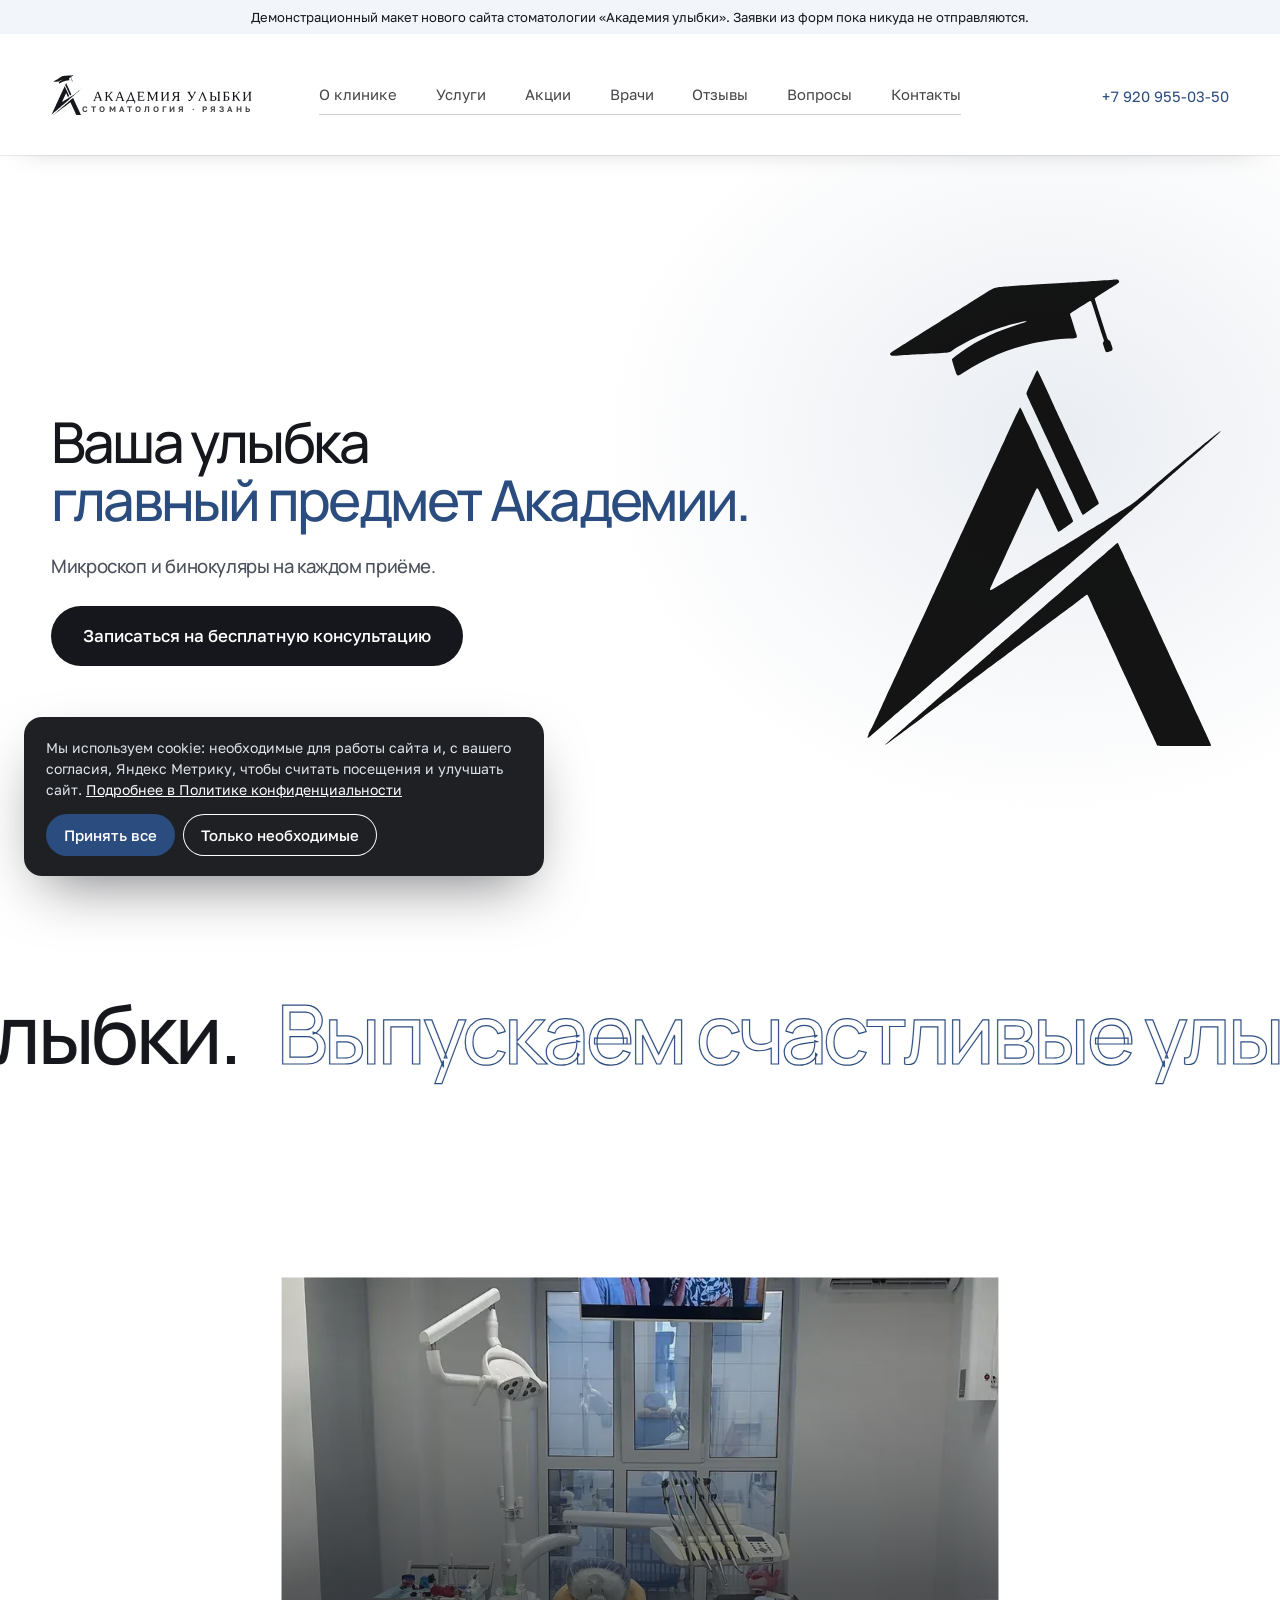
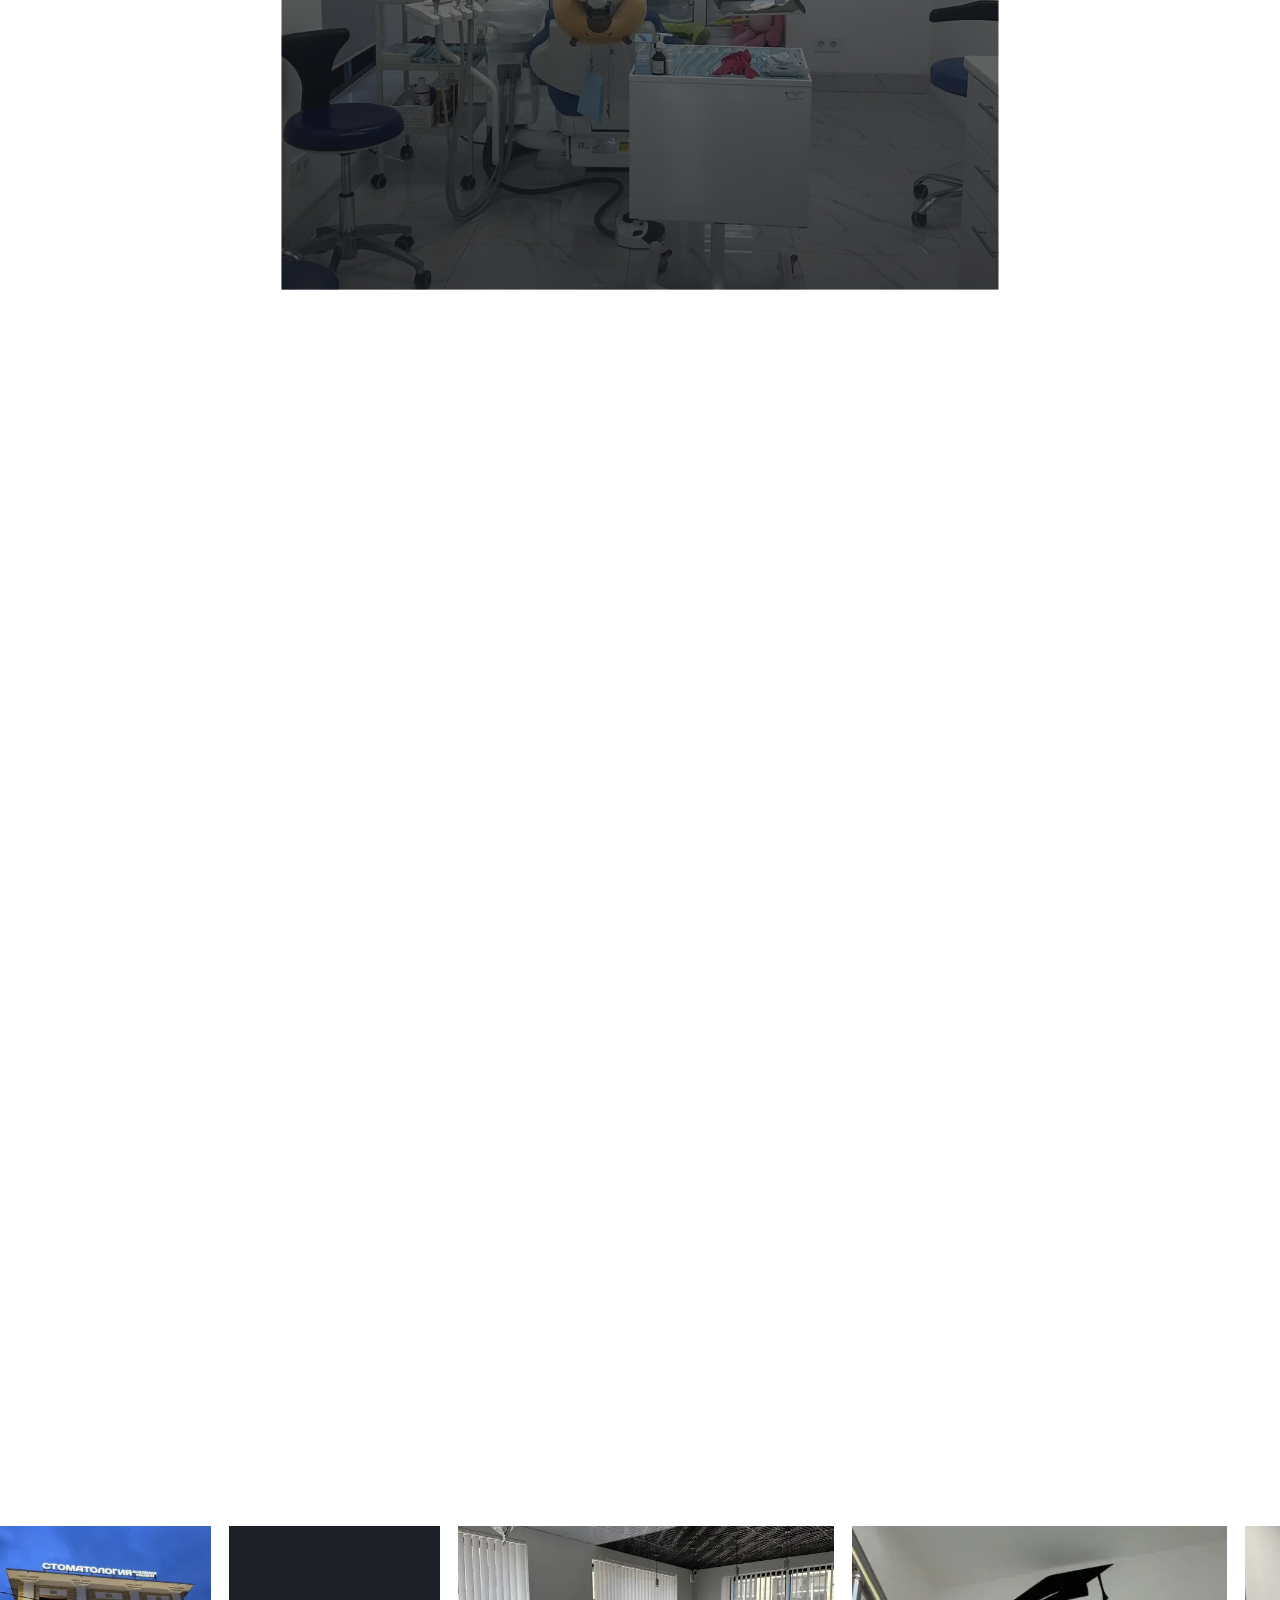
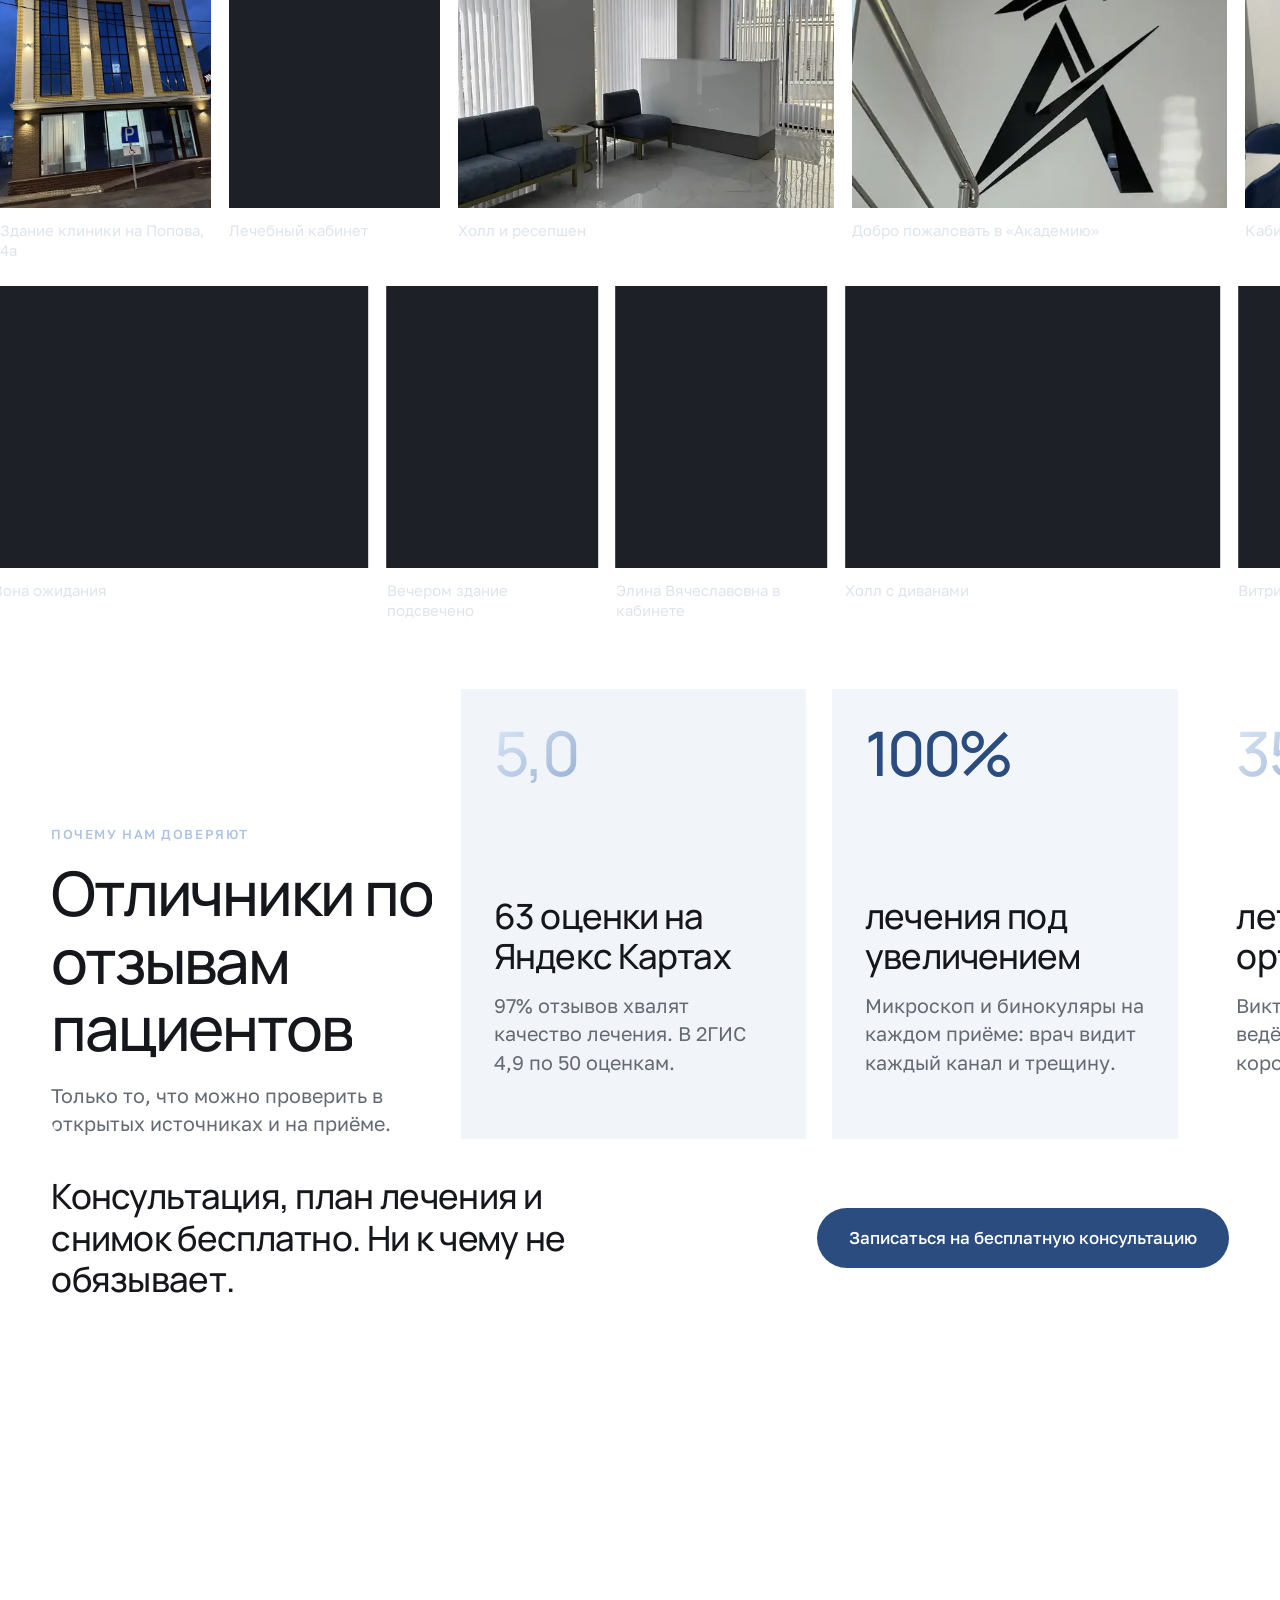
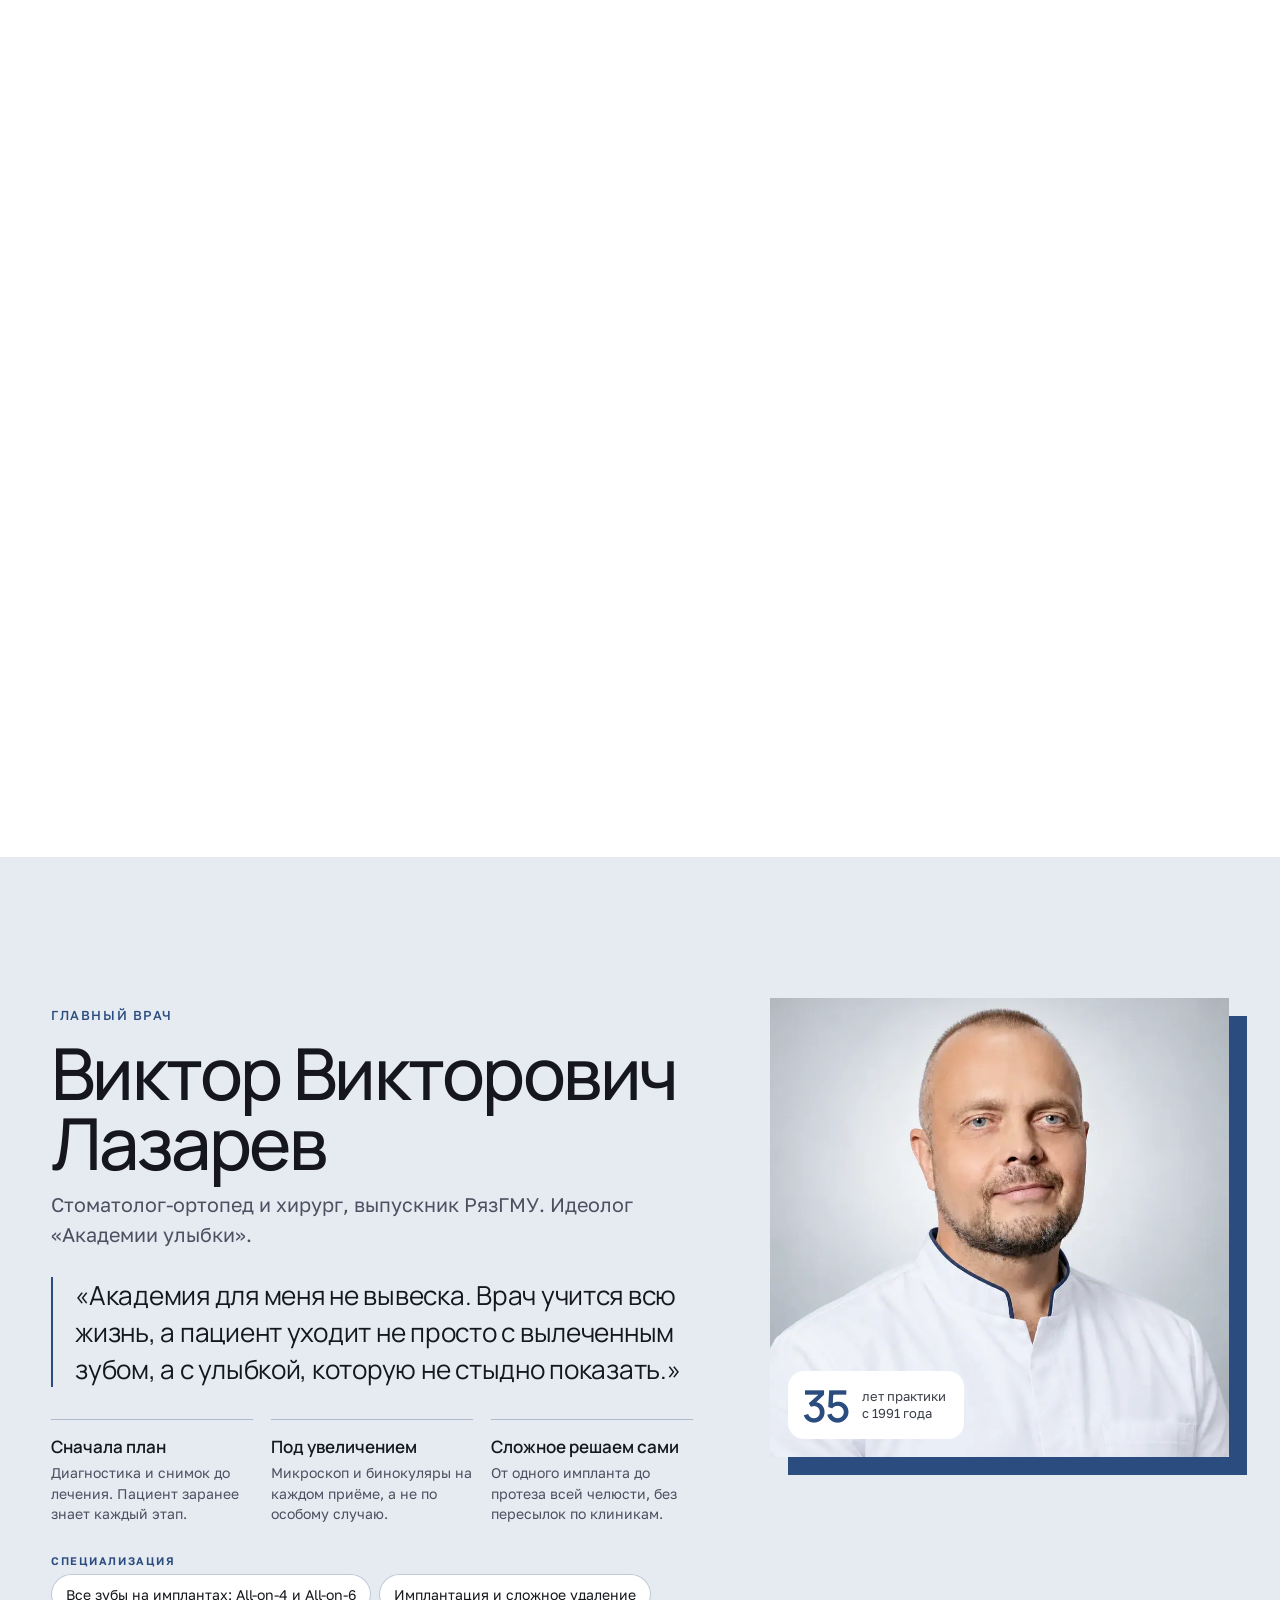
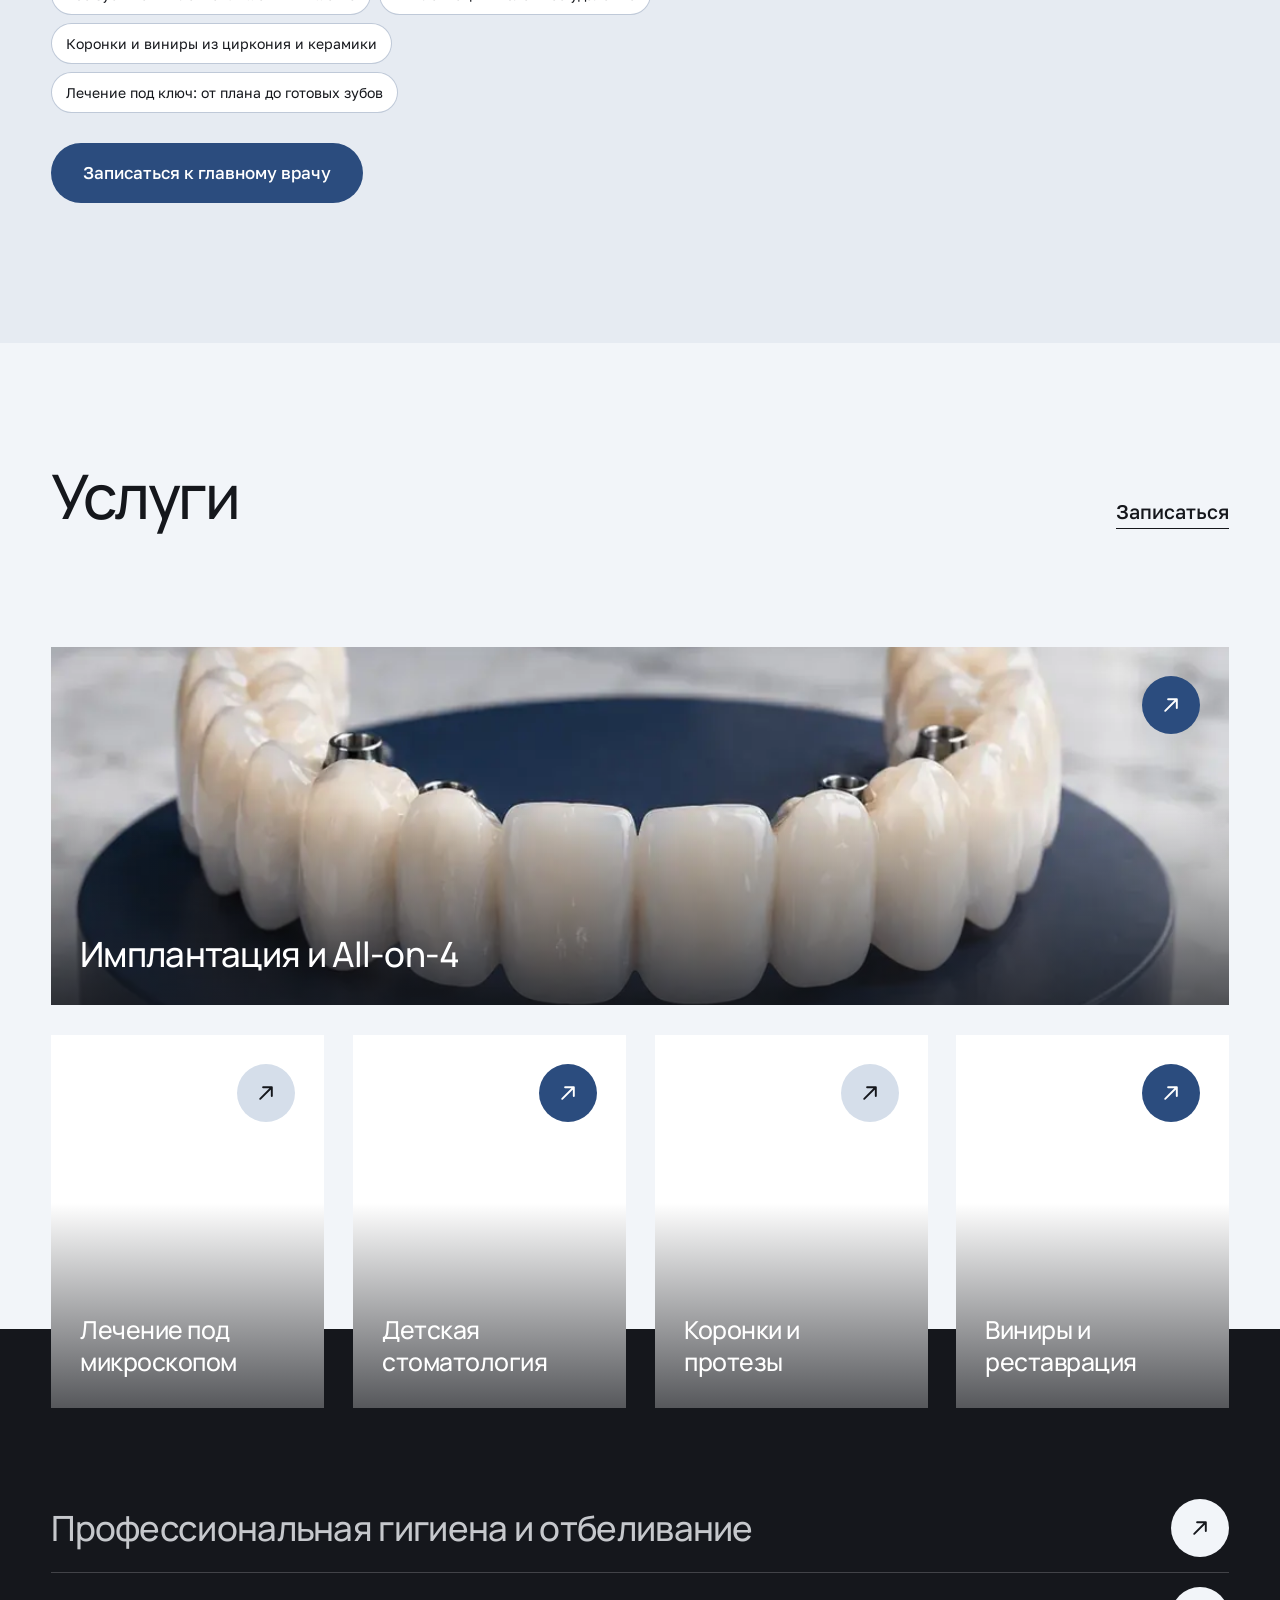
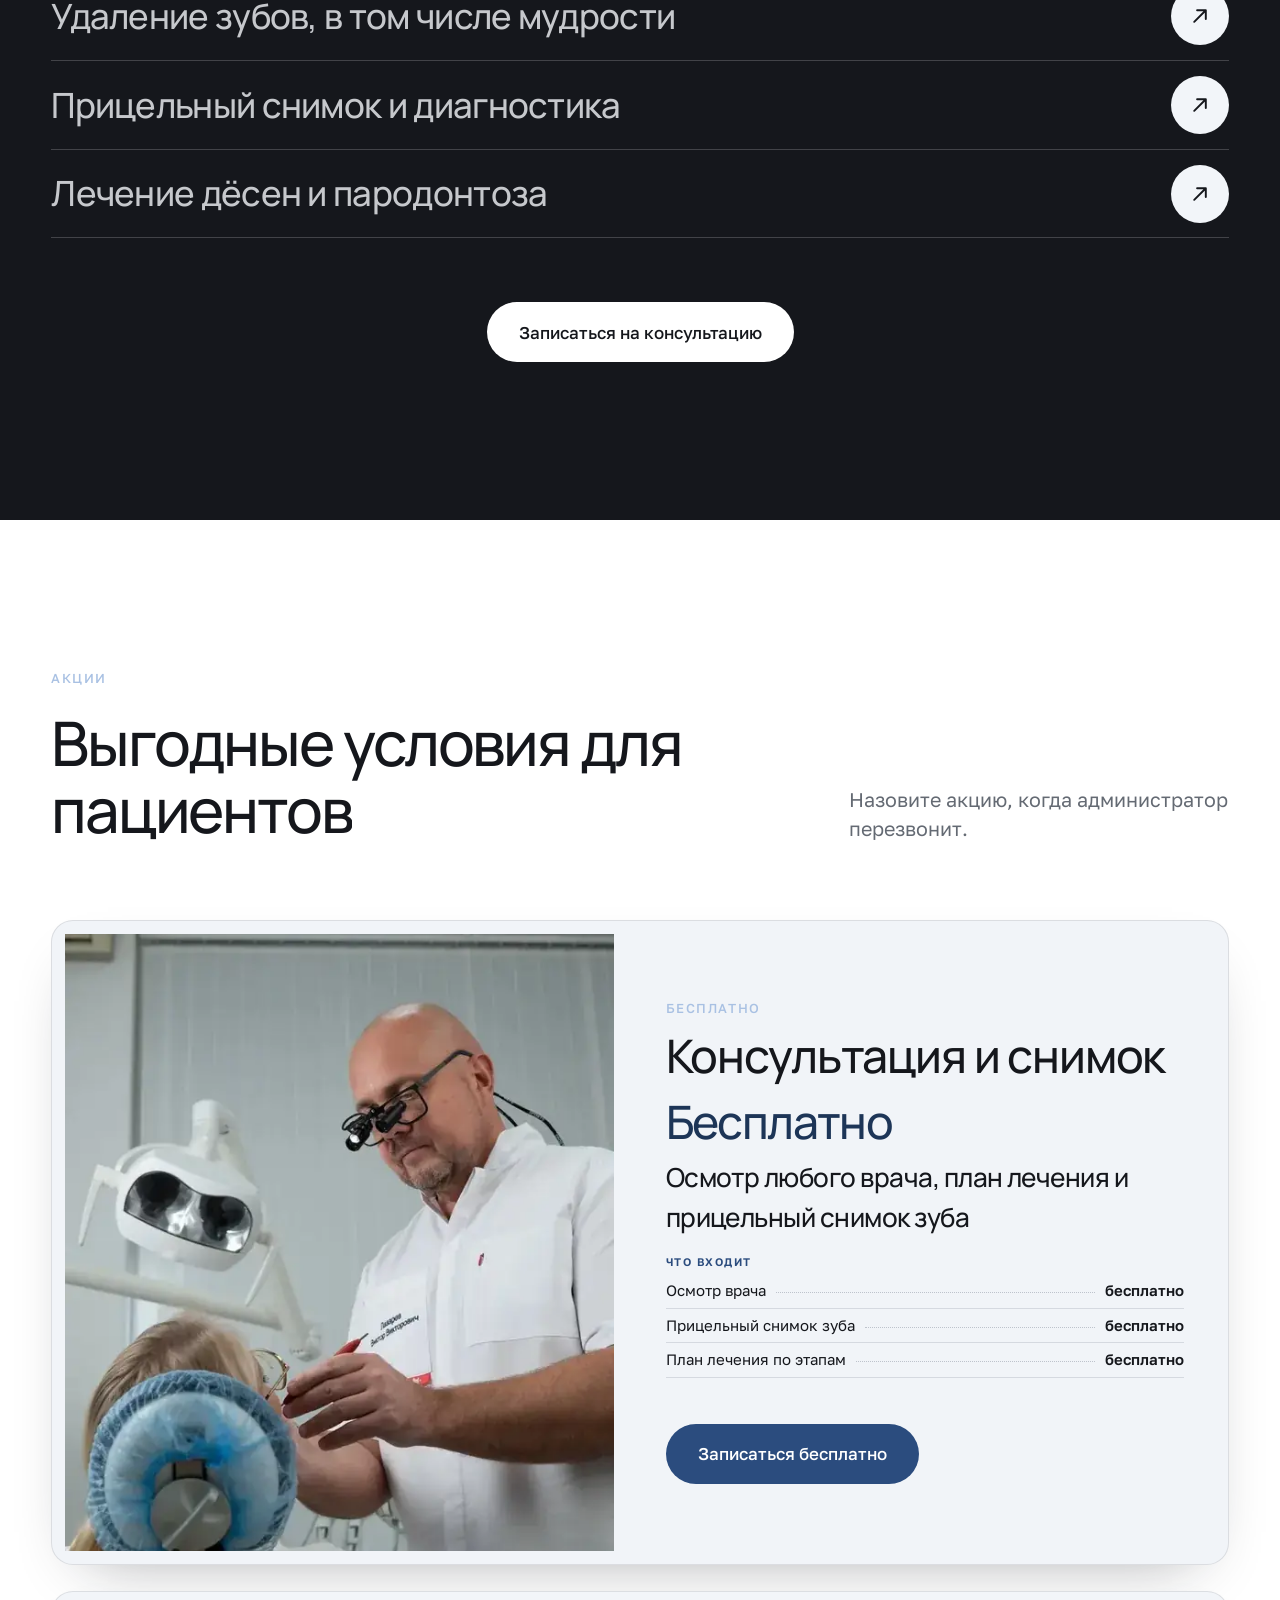
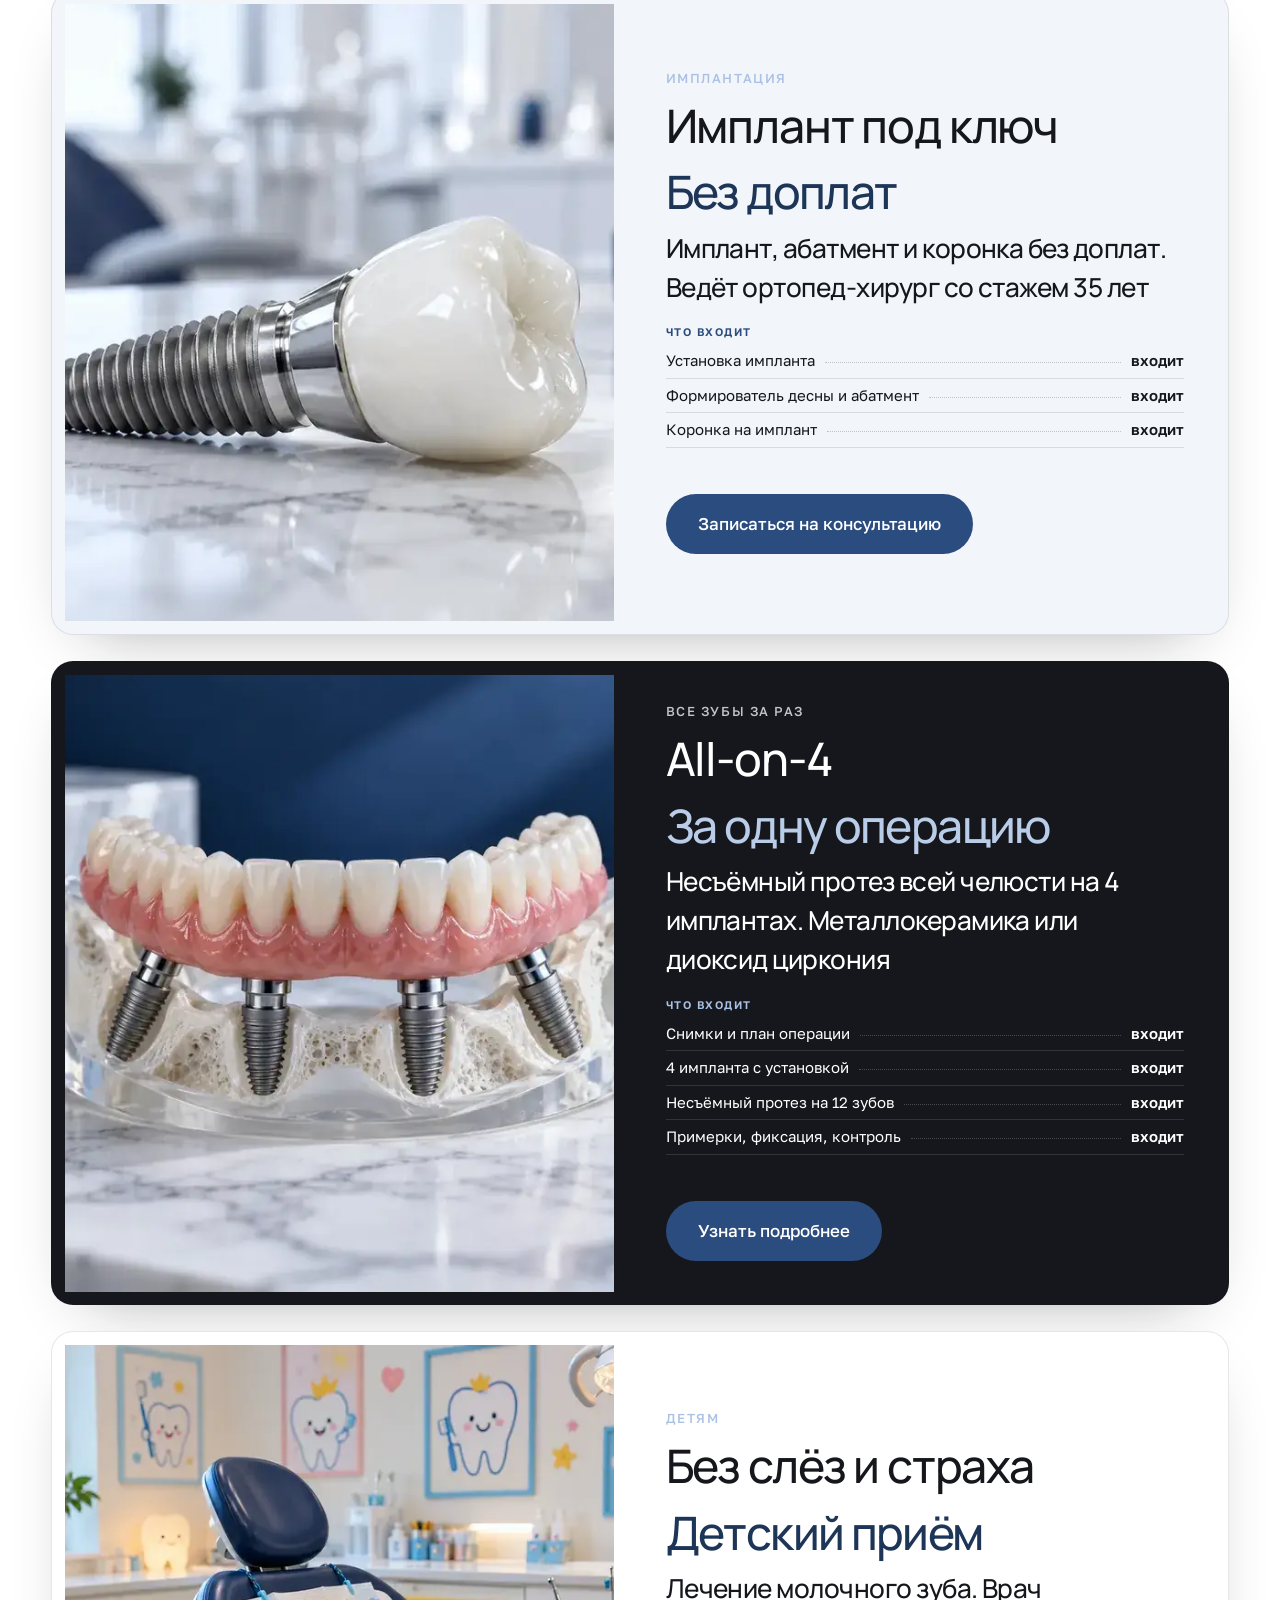
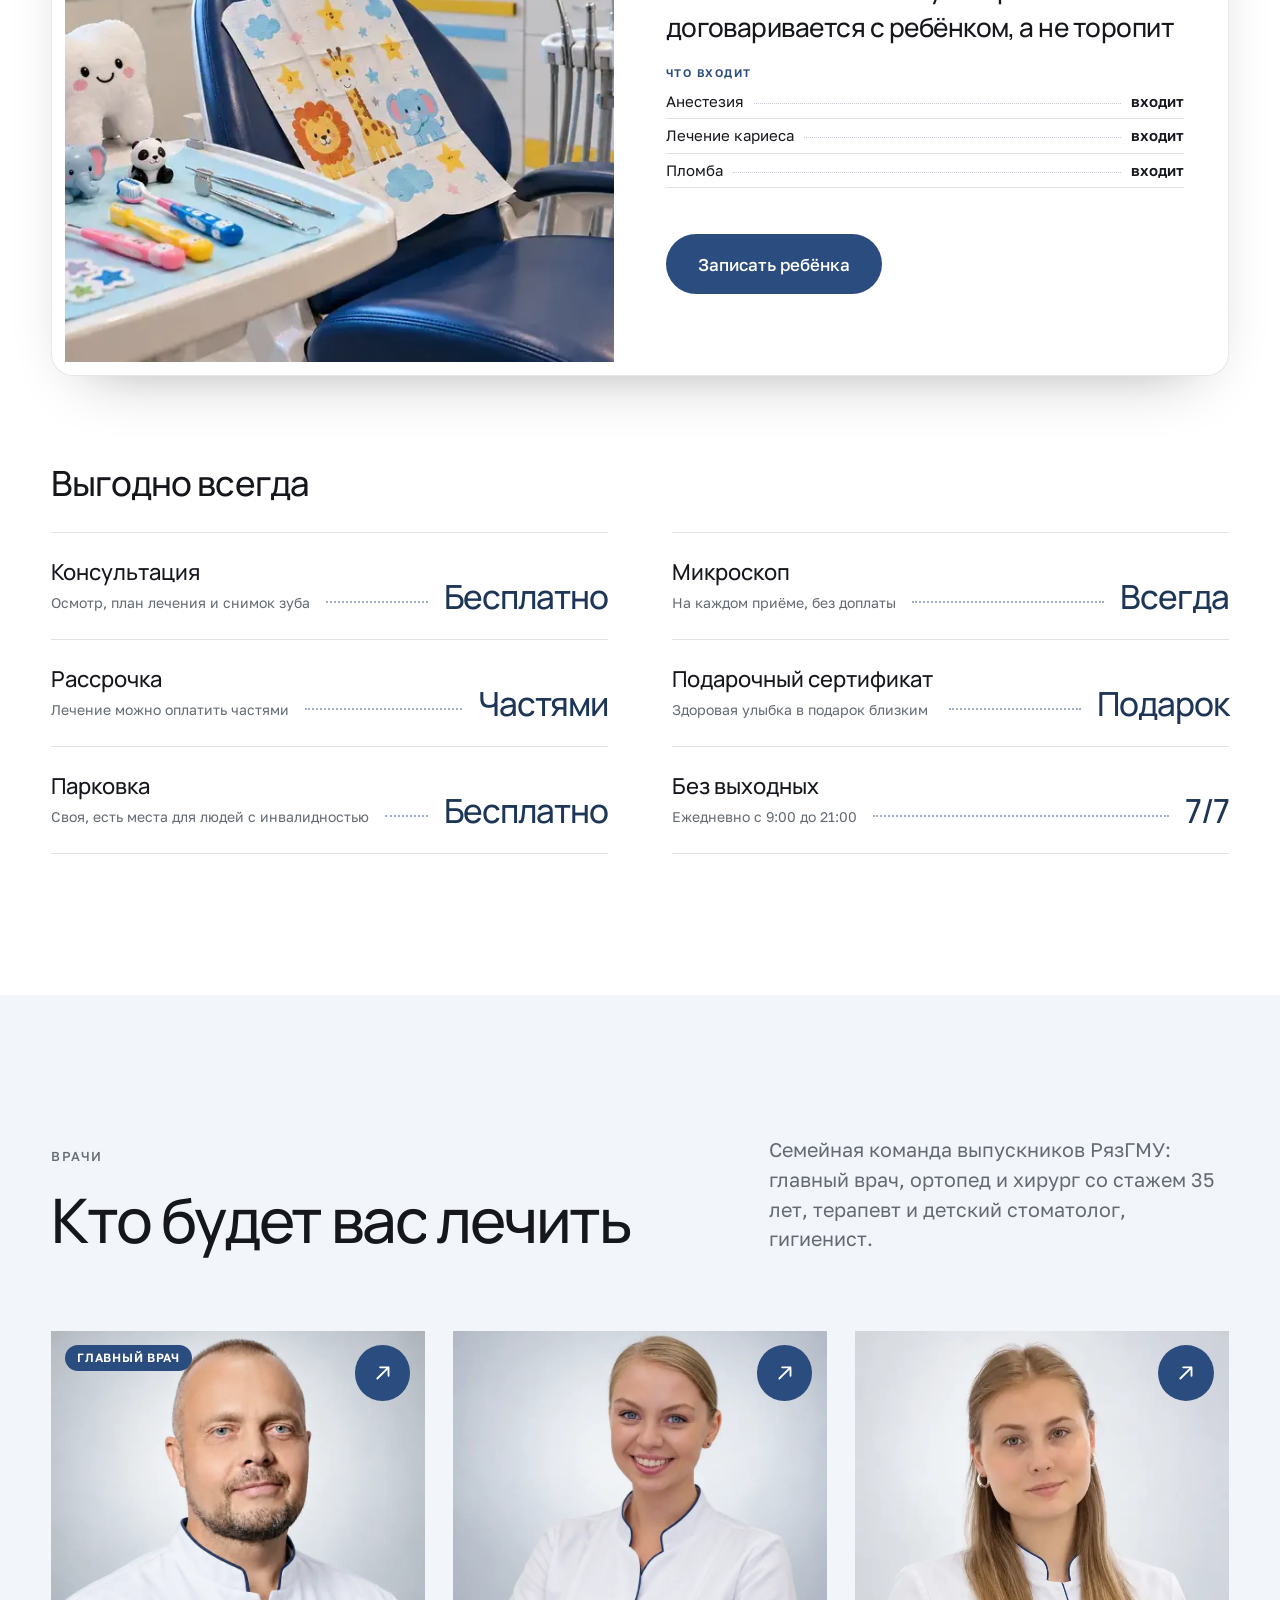
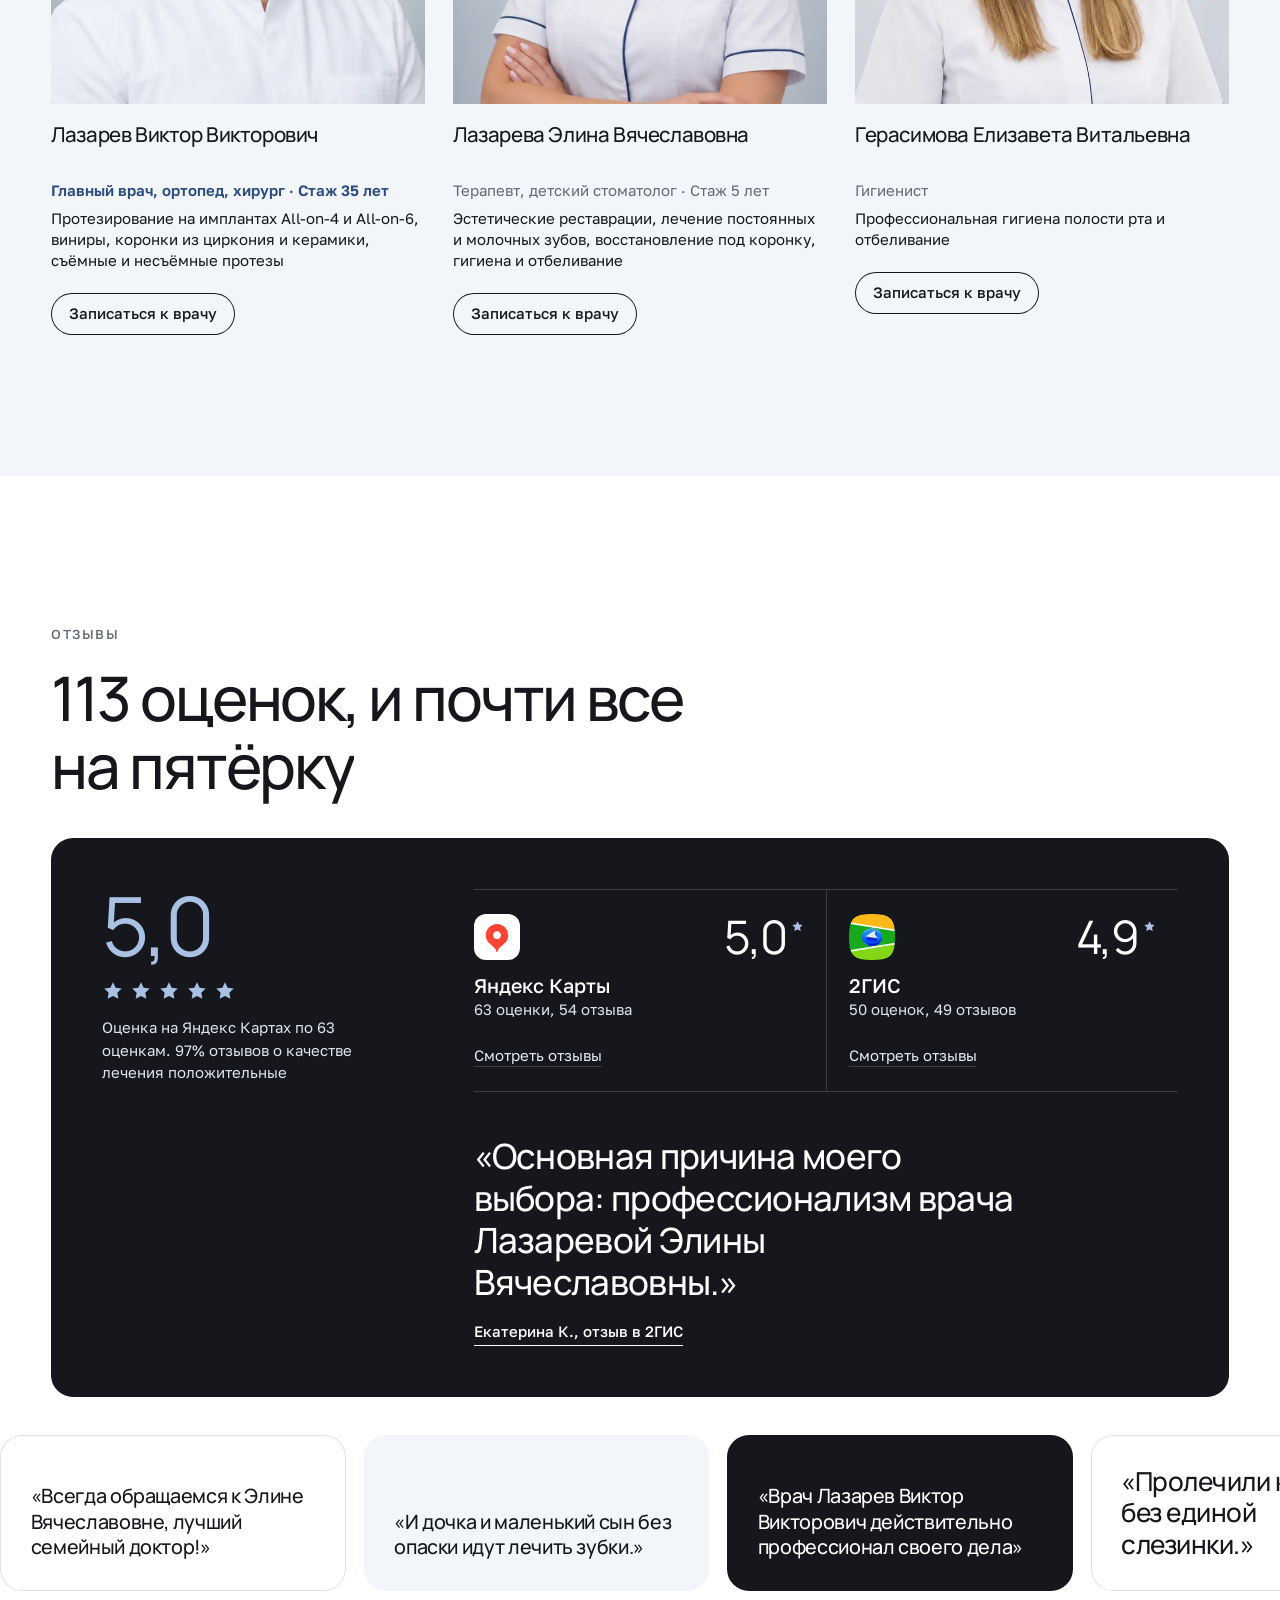
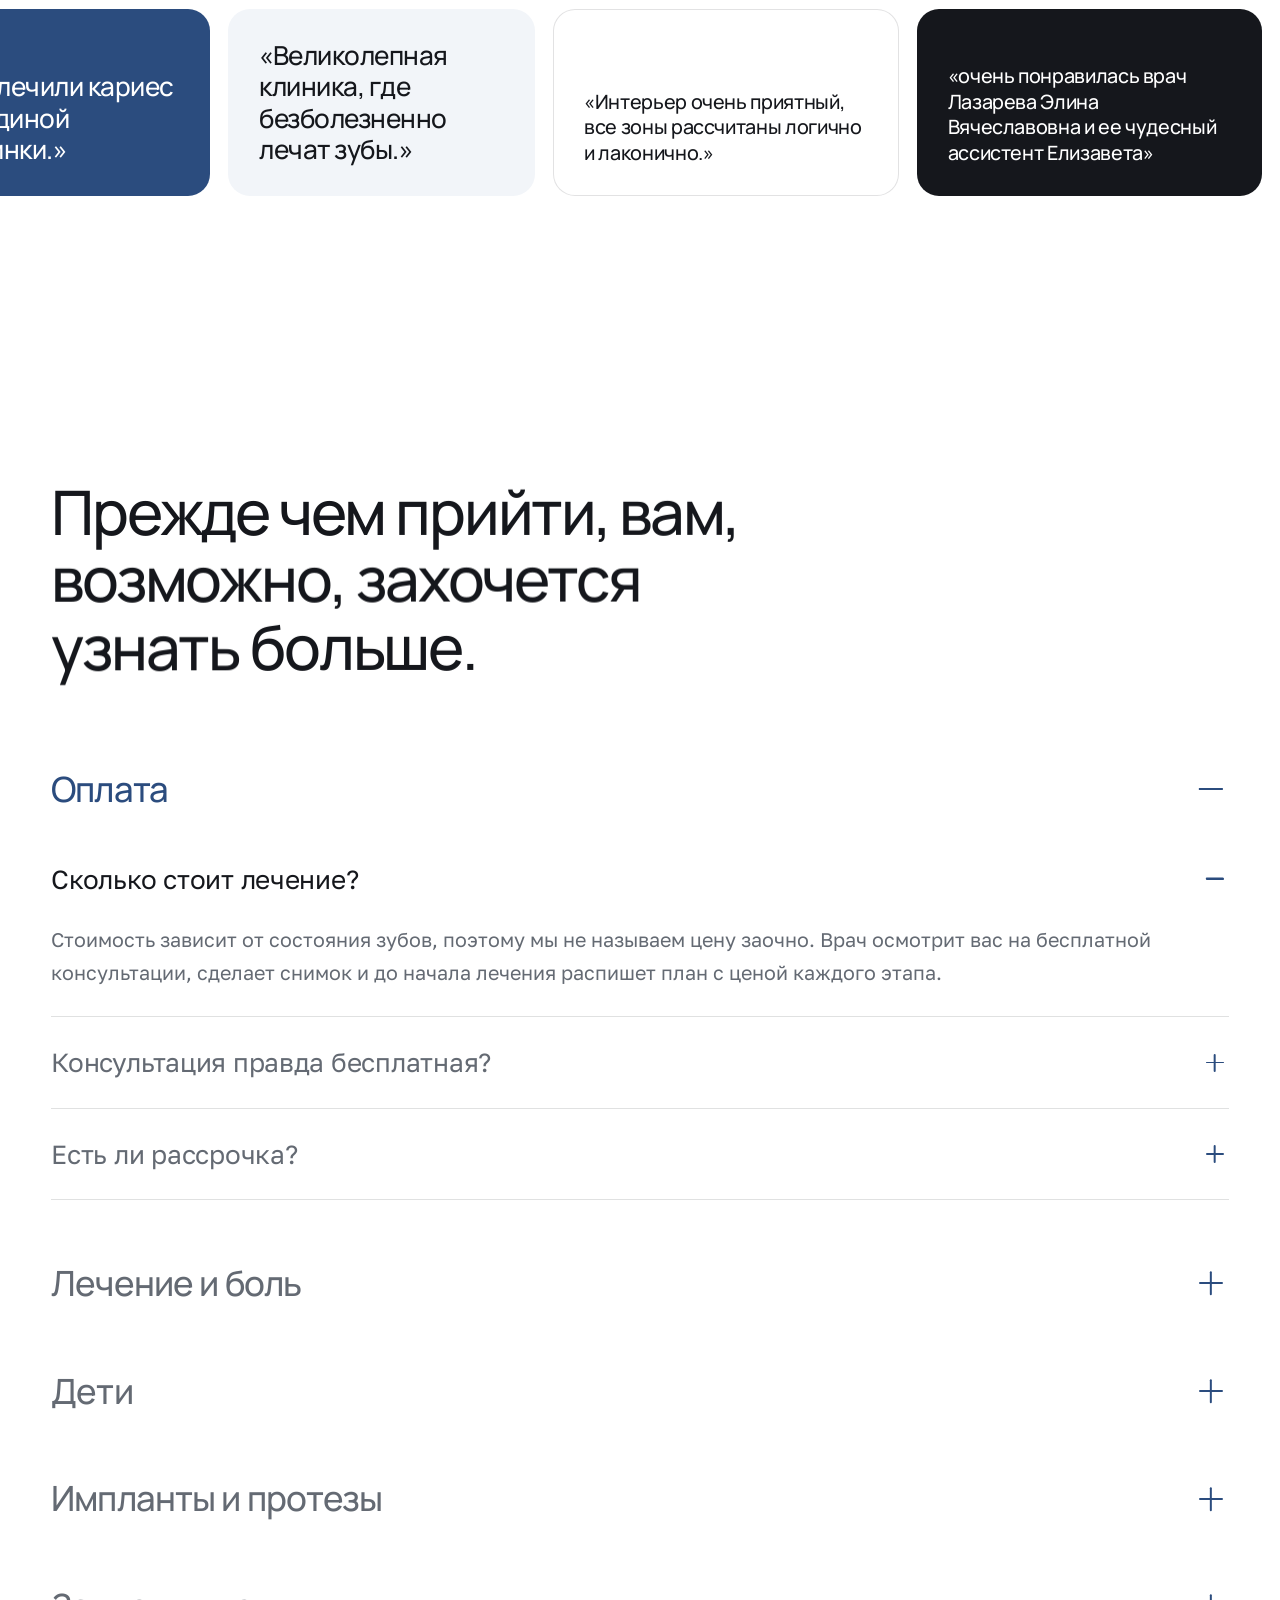
==== commit 167cd1b0: "Мобильная версия: вернул ленту «Здесь учат улыбаться» с новыми фото, стопка акций, выбранные вариант" ====
--- a/index.html
+++ b/index.html
@@ -21,7 +21,7 @@
 <link rel="preload" href="assets/fonts/golos-text-cyrillic.woff2" as="font" type="font/woff2" crossorigin>
 <link rel="preload" href="assets/fonts/manrope-cyrillic.woff2" as="font" type="font/woff2" crossorigin>
 <link rel="stylesheet" href="assets/styles.css?v=au2">
-<style>html.au-loading,html.au-loading body{overflow:hidden}.pl{position:fixed;inset:0;z-index:400;display:grid;place-items:center;pointer-events:none}html.au-loading .pl{pointer-events:auto}.pl__half{position:absolute;inset:-2px;background:radial-gradient(70% 60% at 50% 45%,#22252c 0%,#15171c 60%,#0e0f12 100%)}.pl__half--a{clip-path:polygon(0 0,100% 0,100% 36.5%,0 76.5%)}.pl__half--b{clip-path:polygon(0 76%,100% 36%,100% 100%,0 100%)}.pl__seam{position:absolute;inset:0;width:100%;height:100%;overflow:visible}.pl__seam{clip-path:inset(0 100% 0 0)}.pl__seam line{stroke:#a9c1e3;stroke-width:1.5px;vector-effect:non-scaling-stroke}.pl__mark path,.pl__word path,.pl__count{opacity:0}.pl__logo{position:relative;width:min(340px,58vw);height:auto;overflow:visible;fill:#fff}.pl__logo .pl-cap{fill:url(#pl-gold)}.pl__logo .pl__shards path{fill:#fff}.pl__word{fill:#e8edf3}.pl__count{position:absolute;right:clamp(16px,3vw,40px);bottom:clamp(16px,3vw,36px);font:500 clamp(14px,1.2vw,16px)/1 var(--display);letter-spacing:.2em;color:#a9c1e3;font-variant-numeric:tabular-nums}html:not(.js-anim) .pl,html.au-nopl .pl{display:none}html.au-loading .hero [data-split]{visibility:visible}.hero--v{background:radial-gradient(50% 60% at 82% 45%,rgba(43,76,126,.10),rgba(43,76,126,0) 70%),#fff;color:#15171c}.hero--v h1>span:first-child{color:#15171c}.hero--v1 .hv__l2{color:#2b4c7e}.hero--v .hv__rot{color:#4b515b}.hero--v .btn{--bg:#15171c;--fg:#fff;background:#15171c;color:#fff}.hero--v:before{display:none}.hx--a{position:absolute;z-index:1;pointer-events:none;top:calc(var(--hdr-d, var(--header-h)) + var(--svh, 1svh) * 6);right:3%;bottom:calc(var(--svh, 1svh) * 12);width:30%}.hx--a.is-flat .hx__flat{display:block;width:100%;height:100%;color:#15171c;opacity:.92}.hx--a canvas{display:block;width:100%!important;height:100%!important;opacity:0;transition:opacity 1.2s var(--ease)}.hx--a.is-ready canvas{opacity:1}@media (min-width:761px){  .hero--v1 .hero__text{max-width:60%}  .hero--v1 h1{font-size:clamp(44px,4.4vw,84px);line-height:1.02;letter-spacing:-.05em}  .hero--v1 h1>span:first-child,.hero--v1 .hv__l2{display:block;white-space:nowrap}  .hero--v .hv__rot{white-space:nowrap;max-width:none;font-size:clamp(18px,1.45vw,24px)}  .hero--v .hv__rot>[aria-hidden]{text-wrap:nowrap}}@media (max-width:760px){.hero--v1 h1{font-size:clamp(34px,11vw,50px)}}.au-slogan-sub{margin:0 0 28px;max-width:34em;font:500 var(--fs-0)/1.4 var(--display);color:#dfe4ec}.slogan__title{color:#15171c}.hx--a .hx__flat{display:none}@media (max-width:760px){.hx--a{display:block;width:auto;top:calc(var(--header-h) + 8px);bottom:auto;right:-14%;width:72%;height:calc(var(--svh, 1svh) * 44);opacity:.09}.hx--a .hx__flat{display:block;width:100%;height:100%}.hero--v1 .hero__text{position:relative;z-index:2}}.on-dark .label,.label--light{color:#a9c1e3}.fcard__big{background:linear-gradient(135deg,#dbe7f7,#3f6aa6);-webkit-background-clip:text;background-clip:text;color:transparent}.hero__face[data-ph]{position:relative;display:grid;place-items:center}.hero__face .doc__initials,.invite__pic .doc__initials{position:absolute;inset:0;display:grid;place-items:center;font:600 clamp(20px,2vw,28px)/1 var(--display);letter-spacing:.06em;color:#2b4c7e}.invite__pic[data-ph]{position:relative}.doc__initials{color:#2b4c7e}.au-prices .faqt__body{padding-bottom:8px}.au-price{list-style:none;margin:0;padding:0 0 12px}.au-price li{display:flex;align-items:baseline;gap:12px;padding:12px 0;border-bottom:1px solid var(--line);opacity:1;transform:none}.au-price .alv4__l{flex:0 1 auto}.au-price i{flex:1;border-bottom:1px dotted rgba(21,23,28,.25);transform:translateY(-4px)}.au-price .alv__t{font:400 var(--fs-0)/1.35 var(--body)}.au-price .alv__n{flex:none;font:600 var(--fs-0)/1 var(--display);color:#1d3557;white-space:nowrap}.au-prices__note{margin:24px 0 0;color:var(--muted);font-size:var(--fs--1);max-width:60ch}.au-rt-quote .rt-pd__quote{font-style:normal}.place__pin{white-space:nowrap}.au-price{display:grid;grid-template-columns:repeat(2,minmax(0,1fr));column-gap:clamp(40px,5vw,88px)}.au-price li:nth-child(-n+2){border-top:0}@media (max-width:760px){.au-price{grid-template-columns:1fr}.au-price li{gap:8px}.au-price .alv__t{font-size:15px}}.tfig__img,.ptour__pic,.ptour__rail,.ptour__item--right,.hero__face,.invite__pic{position:relative}.au-ask{position:absolute;z-index:3;top:10px;left:10px;padding:5px 9px 4px;border-radius:999px;background:#a9c1e3;color:#15171c;font:600 11px/1 var(--body);letter-spacing:.08em;text-transform:uppercase;box-shadow:0 2px 10px rgba(0,0,0,.25);pointer-events:none}.hero__face .au-ask,.invite__pic .au-ask{top:4px;left:50%;transform:translateX(-50%);padding:3px 6px 2px;font-size:8px;letter-spacing:.04em}.logo__unit{left:calc(var(--lh) * .78);letter-spacing:.38em}.au-incl{margin:18px 0 22px;max-width:30em}.au-incl__t{margin:0 0 6px;font:600 11px/1.2 var(--body);letter-spacing:.14em;text-transform:uppercase;color:#2b4c7e}.pr .on-dark .au-incl__t,.pr4-card:nth-child(3) .au-incl__t{color:#a9c1e3}.au-incl ul{list-style:none;margin:0;padding:0}.au-incl li{display:flex;align-items:baseline;gap:10px;padding:7px 0;border-bottom:1px solid currentColor;border-color:rgba(127,135,150,.25);font-size:15px;line-height:1.3}.au-incl li i{flex:1;border-bottom:1px dotted rgba(127,135,150,.45);transform:translateY(-3px)}.au-incl li b{font-weight:600;white-space:nowrap}.hero__face img,.invite__pic img{position:relative;z-index:1}.invite__pic img{width:100%;height:100%;object-fit:cover;object-position:50% 10%}.pr-price b{font-size:clamp(30px,2.8vw,48px);line-height:1.1}body .pr4-card .pr-price b{font-size:clamp(30px,3.6vw,64px);line-height:1.05;white-space:normal;max-width:100%;overflow-wrap:break-word}@media (min-width:761px){  .hero--v1 .hero__text{display:flex;flex-direction:column;justify-content:center;align-items:flex-start;max-width:none;gap:clamp(20px,calc(var(--svh, 1svh) * 3),34px)}  .hero--v1 h1{margin:0;padding:0;align-self:flex-start}  .hero--v1 .hero__actions{margin:0;align-items:flex-start;align-self:flex-start}  .hero--v1 .hv__rot{align-self:flex-start;justify-items:start;text-align:left;margin:0}}.au-chief{position:relative;overflow:hidden;background:#0f1115;color:#f2f5f9}.au-chief__in{position:relative;display:grid;grid-template-columns:minmax(0,5fr) minmax(0,7fr);gap:clamp(32px,6vw,110px);align-items:center}.au-chief__big{display:none}.au-chief__pic{position:relative;margin:0;aspect-ratio:1/1;border-radius:var(--radius);overflow:hidden;background:#1d2027}.au-chief__pic img{width:100%;height:100%;object-fit:cover;object-position:50% 14%}.au-chief__pic figcaption{position:absolute;z-index:2;left:18px;bottom:18px;display:flex;align-items:center;gap:12px;padding:12px 18px 12px 14px;border-radius:16px;background:rgba(15,17,21,.72);backdrop-filter:blur(8px);color:#fff}.au-chief__pic figcaption b{font:600 44px/1 var(--display);letter-spacing:-.04em;color:#a9c1e3}.au-chief__pic figcaption span{font-size:13px;line-height:1.3;color:#dfe4ec}.au-chief__name{margin:10px 0 12px;font:500 var(--fs-4)/1.05 var(--display);letter-spacing:-.035em;color:#fff}.au-chief__role{margin:0 0 28px;color:#b9c3d1;font-size:var(--fs-0)}.au-chief__quote{position:relative;margin:0 0 32px;padding:0 0 0 22px;border-left:2px solid #2b4c7e}.au-chief__quote p{margin:0;font:400 var(--fs-1)/1.4 var(--display);letter-spacing:-.01em;color:#f2f5f9}.au-chief__rules{list-style:none;margin:0 0 30px;padding:0;display:grid;grid-template-columns:repeat(3,minmax(0,1fr));gap:18px}.au-chief__rules li{padding-top:16px;border-top:1px solid rgba(169,193,227,.25)}.au-chief__rules b{display:block;margin-bottom:6px;font:600 17px/1.25 var(--display);color:#fff}.au-chief__rules span{display:block;font-size:14px;line-height:1.45;color:#b9c3d1}.au-chief__fmt{margin:0 0 30px}.au-chief__quote .au-ask--inline{position:static;display:inline-block;margin-top:12px;box-shadow:none}.au-chief .au-incl__t{color:#a9c1e3}.au-chief__fmt ul{list-style:none;margin:0;padding:0;display:flex;flex-wrap:wrap;gap:8px}.au-chief__fmt li{padding:9px 14px;border:1px solid rgba(169,193,227,.28);border-radius:999px;font-size:14px;color:#dfe4ec}.au-chief .btn{--bg:#2b4c7e;--fg:#fff;background:#2b4c7e;color:#fff}.au-chief[data-v="2"] .au-chief__in{grid-template-columns:1fr;justify-items:center;text-align:center;gap:34px}.au-chief[data-v="2"] .au-chief__pic{width:clamp(220px,20vw,300px);border-radius:50%;box-shadow:0 0 0 10px rgba(43,76,126,.35),0 0 0 22px rgba(43,76,126,.14)}.au-chief[data-v="2"] .au-chief__pic figcaption{display:none}.au-chief[data-v="2"] .au-chief__body{max-width:980px;display:flex;flex-direction:column;align-items:center}.au-chief[data-v="2"] .au-chief__quote{order:-1;margin:0 0 34px;padding:0;border:0}.au-chief[data-v="2"] .au-chief__quote p{font-size:clamp(26px,2.6vw,44px);line-height:1.25;letter-spacing:-.025em}.au-chief[data-v="2"] .au-chief__name{font-size:var(--fs-2)}.au-chief[data-v="2"] .au-chief__role:after{content:" Стаж 35 лет, практикует с 1991 года.";color:#a9c1e3}.au-chief[data-v="2"] .au-chief__rules{width:100%;text-align:left}.au-chief[data-v="2"] .au-chief__fmt ul{justify-content:center}.au-chief[data-v="3"] .au-chief__in{grid-template-columns:minmax(0,7fr) minmax(0,5fr)}.au-chief[data-v="3"] .au-chief__body{grid-column:1;grid-row:1;position:relative;z-index:2}.au-chief[data-v="3"] .au-chief__pic{grid-column:2;grid-row:1;z-index:1;border-radius:0}.au-chief[data-v="3"] .au-chief__pic figcaption{display:none}.au-chief[data-v="3"] .au-chief__big{display:block;grid-column:2;grid-row:1;align-self:start;justify-self:end;z-index:0;margin:-.36em -.08em 0 0;font:600 clamp(220px,26vw,440px)/1 var(--display);letter-spacing:-.06em;color:transparent;-webkit-text-stroke:2px rgba(169,193,227,.35);pointer-events:none}.au-chief[data-v="3"] .au-chief__name{font-size:clamp(46px,5.2vw,92px)}.au-chief[data-v="3"] .au-chief__in{padding-top:clamp(60px,8vw,140px)}.au-chief[data-v="4"]{background:#e6ebf2;color:#15171c}.au-chief[data-v="4"] .au-chief__in{grid-template-columns:minmax(0,7fr) minmax(0,5fr);align-items:start}.au-chief[data-v="4"] .au-chief__pic{grid-column:2;grid-row:1;border-radius:0;box-shadow:18px 18px 0 #2b4c7e}.au-chief[data-v="4"] .au-chief__body{grid-column:1;grid-row:1}.au-chief[data-v="4"] .au-chief__pic figcaption{background:#fff;color:#15171c}.au-chief[data-v="4"] .au-chief__pic figcaption b{color:#2b4c7e}.au-chief[data-v="4"] .au-chief__pic figcaption span{color:#3a3f48}.au-chief[data-v="4"] .label{color:#2b4c7e}.au-chief[data-v="4"] .au-chief__name{color:#15171c;font-size:clamp(48px,5.6vw,100px);line-height:.98}.au-chief[data-v="4"] .au-chief__role,.au-chief[data-v="4"] .au-chief__rules span{color:#4a5160}.au-chief[data-v="4"] .au-chief__quote p,.au-chief[data-v="4"] .au-chief__rules b{color:#15171c}.au-chief[data-v="4"] .au-chief__rules li{border-top-color:rgba(43,76,126,.3)}.au-chief[data-v="4"] .au-incl__t{color:#2b4c7e}.au-chief[data-v="4"] .au-chief__fmt li{border-color:rgba(43,76,126,.3);color:#15171c;background:#fff}@media (max-width:900px){  .au-chief .au-chief__in,.au-chief[data-v] .au-chief__in{grid-template-columns:1fr}  .au-chief[data-v] .au-chief__pic,.au-chief[data-v] .au-chief__body{grid-column:auto;grid-row:auto}  .au-chief .au-chief__pic{width:100%;max-width:420px}  .au-chief[data-v="2"] .au-chief__pic{width:220px}  .au-chief[data-v="3"] .au-chief__in{padding-top:90px}  .au-chief[data-v="3"] .au-chief__big{grid-column:auto;grid-row:auto;justify-self:end;font-size:170px;margin:-.25em 0 -.42em}  .au-chief[data-v="3"] .au-chief__pic{grid-row:auto;width:100%}  .au-chief[data-v="3"] .au-chief__body{grid-row:auto}  .au-chief[data-v="4"] .au-chief__pic{box-shadow:10px 10px 0 #2b4c7e}  .au-chief__rules,.au-chief[data-v] .au-chief__rules{grid-template-columns:1fr}  .au-chief[data-v="2"] .au-chief__quote p{font-size:24px}}.au-team .doc__role--chief{color:#2b4c7e;font-weight:600}@media (min-width:761px){  .team__grid.au-row{display:grid;grid-template-columns:repeat(3,minmax(0,1fr));gap:clamp(18px,2.2vw,36px);align-items:start;overflow:visible}  .au-row .doc{padding:0!important;margin:0!important;transform:none!important}  .au-row .doc__photo{aspect-ratio:1/1;border-radius:0}  .au-row .doc__photo img{object-position:50% 14%}  .au-row .doc h3{font-size:clamp(20px,1.6vw,26px);margin:0 0 2px}  .au-row .doc--chief .doc__photo:before{content:"Главный врач";position:absolute;z-index:3;left:14px;top:14px;padding:7px 12px;border-radius:999px;background:#2b4c7e;color:#fff;font:600 12px/1 var(--body);letter-spacing:.06em;text-transform:uppercase}    .au-team[data-v="2"] .au-row{grid-template-columns:minmax(0,1.5fr) minmax(0,1fr) minmax(0,1fr);align-items:end}  .au-team[data-v="2"] .au-row .doc:not(.doc--chief) .doc__photo{aspect-ratio:4/5}  .au-team[data-v="2"] .au-row .doc--chief h3{font-size:clamp(24px,2vw,34px)}    .au-team[data-v="3"] .au-row .doc{align-items:center;text-align:center}  .au-team[data-v="3"] .au-row .doc__photo{width:min(100%,280px);border-radius:50%;margin-bottom:18px}  .au-team[data-v="3"] .au-row .doc--chief .doc__photo{box-shadow:0 0 0 6px #e6ebf2,0 0 0 8px #2b4c7e}  .au-team[data-v="3"] .au-row .doc--chief .doc__photo:before,.au-team[data-v="3"] .doc__go{display:none}  .au-team[data-v="3"] .au-row .doc__focus{max-width:30ch}  .au-team[data-v="3"] .au-row .doc__cta{align-self:center}    .au-team[data-v="4"] .au-row .doc{position:relative}  .au-team[data-v="4"] .au-row .doc__photo{aspect-ratio:4/5;margin-bottom:0}  .au-team[data-v="4"] .au-row .doc__photo:after{content:"";position:absolute;inset:0;z-index:2;pointer-events:none;background:linear-gradient(0deg,rgba(15,17,21,.82) 0%,rgba(15,17,21,0) 45%)}  .au-team[data-v="4"] .au-row .doc h3,.au-team[data-v="4"] .au-row .doc__role{position:relative;z-index:4;padding:0 22px;color:#fff;pointer-events:none}  .au-team[data-v="4"] .au-row .doc h3{margin-top:-118px;min-height:62px;display:flex;align-items:flex-end}  .au-team[data-v="4"] .au-row .doc h3 a{pointer-events:auto;color:#fff}  .au-team[data-v="4"] .au-row .doc__role{margin-bottom:22px;min-height:40px;color:#dfe4ec}  .au-team[data-v="4"] .au-row .doc__focus{margin-top:16px}}@media (max-width:760px){  .au-row .doc__photo{aspect-ratio:1/1;border-radius:0}  .au-team[data-v="3"] .au-row .doc__photo{border-radius:50%}  .au-row .doc--chief .doc__photo:before{content:"Главный врач";position:absolute;z-index:3;left:10px;top:10px;padding:6px 10px;border-radius:999px;background:#2b4c7e;color:#fff;font:600 10px/1 var(--body);letter-spacing:.06em;text-transform:uppercase}  .au-team[data-v="3"] .au-row .doc--chief .doc__photo:before{display:none}}.au-vp{position:fixed;z-index:9000;left:50%;bottom:14px;translate:-50% 0;display:flex;align-items:center;gap:8px;padding:8px 10px 8px 14px;border-radius:999px;background:rgba(21,23,28,.92);backdrop-filter:blur(8px);color:#dfe4ec;font:500 12px/1 var(--body);box-shadow:0 8px 28px rgba(0,0,0,.25);white-space:nowrap}.au-vp b{color:#a9c1e3;font-weight:600;letter-spacing:.06em;text-transform:uppercase;font-size:11px;margin-right:4px}.au-vp__g{display:flex;gap:3px;margin-right:6px}.au-vp button{width:26px;height:26px;border:0;border-radius:50%;background:rgba(255,255,255,.1);color:#fff;font:600 12px/1 var(--body);cursor:pointer}.au-vp button.on{background:#2b4c7e}@media (max-width:760px){.au-vp{bottom:auto;top:calc(var(--header-h,60px) + 10px);gap:5px;padding:7px 8px 7px 10px}.au-vp b{display:none}}.mtour,.au-vp{display:none}@media (max-width:760px){    .tour .mtour{display:block;background:#fff;color:var(--steel)}  .mtour__hero{position:relative;height:calc(var(--svh, 1svh) * 86);min-height:520px;overflow:hidden;background:#dfe4ec}  .mtour__hero img{position:absolute;inset:0;width:100%;height:100%;object-fit:cover;object-position:50% 45%}  .mtour__shade{position:absolute;inset:0;background:linear-gradient(180deg,rgba(21,23,28,0) 40%,rgba(21,23,28,.72) 100%)}  .mtour__head{position:absolute;left:0;right:0;bottom:0;padding:0 var(--gutter) 34px;color:#f2f5f9}  .mtour__head .label{color:#dfe4ec}  .mtour__title{margin:12px 0 0;font:500 clamp(40px,12vw,54px)/1.02 var(--display);letter-spacing:-.04em;color:#fff;text-wrap:balance}  .mtour__grid{display:grid;grid-template-columns:1fr 1fr;gap:8px;padding:8px var(--gutter) 0}  .mtour__fig{margin:0;aspect-ratio:3/4;overflow:hidden;border-radius:14px;background:#e6ebf2}  .mtour__fig--wide{grid-column:1/-1;aspect-ratio:4/3}  .mtour__fig img{width:100%;height:100%;object-fit:cover;display:block}  .mtour__text{padding:32px var(--gutter) 56px}  .mtour__text p{margin:0 0 22px;color:var(--muted);font-size:var(--fs-0);line-height:1.5;text-wrap:pretty}    .tfig figcaption,.ptour__cap,.ptour__fig figcaption{display:none}    .js-anim .slogan__title,.js-anim .slogan__head{animation:none!important;transform:none!important}  .slogan__head{position:relative}    #path .feat__track>.fcard:not(.fcard--intro){border-color:transparent}  #path .feat__track>.fcard:nth-child(2){background:#2b4c7e}  #path .feat__track>.fcard:nth-child(3){background:#15171c}  #path .feat__track>.fcard:nth-child(4){background:#e6ebf2}  #path .feat__track>.fcard:nth-child(5){background:#1d3557}  #path .feat__track>.fcard:nth-child(6){background:#a9c1e3}  #path .feat__track>.fcard:is(:nth-child(2),:nth-child(3),:nth-child(5)) h3{color:#fff}  #path .feat__track>.fcard:is(:nth-child(2),:nth-child(3),:nth-child(5)) p{color:rgba(255,255,255,.74)}  #path .feat__track>.fcard:is(:nth-child(2),:nth-child(3),:nth-child(5)) .fcard__big{background:none;-webkit-text-fill-color:#fff;color:#fff}  #path .feat__track>.fcard:nth-child(3) .fcard__big{-webkit-text-fill-color:#a9c1e3;color:#a9c1e3}  #path .feat__track>.fcard:is(:nth-child(4),:nth-child(6)) h3{color:#15171c}  #path .feat__track>.fcard:is(:nth-child(4),:nth-child(6)) p{color:rgba(21,23,28,.68)}  #path .feat__track>.fcard:is(:nth-child(4),:nth-child(6)) .fcard__big{background:none;-webkit-text-fill-color:#2b4c7e;color:#2b4c7e}  #path .feat__track>.fcard:nth-child(6) .fcard__big{-webkit-text-fill-color:#1d3557;color:#1d3557}    .au-chief[data-v] .au-chief__fmt ul{display:block;border-top:1px solid rgba(43,76,126,.18)}  .au-chief[data-v] .au-chief__fmt li{display:flex;gap:12px;align-items:baseline;padding:13px 0;border:0;border-bottom:1px solid rgba(43,76,126,.18);border-radius:0;background:none;font-size:15px;line-height:1.4;color:#15171c}  .au-chief[data-v] .au-chief__fmt li:before{content:"";flex:none;width:6px;height:6px;border-radius:50%;background:#2b4c7e;translate:0 -2px}    .pr4-card{padding:0;overflow:hidden;gap:0}  .pr4 .pr4-card__pic{flex:none;aspect-ratio:4/3;min-height:0;border-radius:0}  .pr4-card__text{padding:20px 20px 24px}  .pr4-card:nth-child(1) .pr4-card__pic img{object-position:50% 8%}    .team__grid,.team__grid.au-row{display:grid;grid-template-columns:minmax(0,1fr);gap:44px;overflow:visible;margin-inline:0;padding:0;scroll-snap-type:none}  .team__grid .doc{flex:none;width:auto}    .pr-al__list li{display:flex;flex-direction:column}  .pr-al__list li>b{order:1}  .pr-al__list li>span{order:2}  .pr-al__n{order:0;font-style:normal}    .pr-al[data-v="1"] .pr-al__list{display:block;border-top:1px solid rgba(21,23,28,.12)}  .pr-al[data-v="1"] .pr-al__list li{display:grid;grid-template-columns:minmax(0,1fr) auto;column-gap:16px;row-gap:4px;padding:16px 0;border-radius:0;background:none!important;border-bottom:1px solid rgba(21,23,28,.12)}  .pr-al[data-v="1"] .pr-al__list li>b{grid-column:1;grid-row:1;font-size:18px}  .pr-al[data-v="1"] .pr-al__list li>span{grid-column:1;grid-row:2;font-size:14px}  .pr-al[data-v="1"] .pr-al__n{grid-column:2;grid-row:1/3;align-self:center;font:500 18px/1 var(--display);color:#2b4c7e;white-space:nowrap}    .pr-al[data-v="2"] .pr-al__list{grid-auto-rows:1fr;gap:10px}  .pr-al[data-v="2"] .pr-al__list li{gap:6px;padding:18px 16px;border-radius:16px;background:#f1f4f8!important}  .pr-al[data-v="2"] .pr-al__n{font:500 22px/1.1 var(--display);letter-spacing:-.02em;color:#2b4c7e;margin-bottom:auto;padding-bottom:18px}  .pr-al[data-v="2"] .pr-al__list li>b{font-size:16px}  .pr-al[data-v="2"] .pr-al__list li>span{font-size:13px}    .pr-al[data-v="3"] .pr-al__list{grid-template-columns:minmax(0,1fr);gap:8px}  .pr-al[data-v="3"] .pr-al__list li{display:grid;grid-template-columns:minmax(0,1fr) auto;column-gap:14px;row-gap:4px;padding:18px 18px;border-radius:16px}  .pr-al[data-v="3"] .pr-al__list li>b{grid-column:1;grid-row:1;font-size:18px}  .pr-al[data-v="3"] .pr-al__list li>span{grid-column:1;grid-row:2;font-size:13px}  .pr-al[data-v="3"] .pr-al__n{grid-column:2;grid-row:1/3;align-self:center;padding:8px 12px;border-radius:999px;font:600 13px/1 var(--body);white-space:nowrap}  .pr-al[data-v="3"] .pr-al__list li:nth-child(3n+1){background:#1d3557!important;color:#fff}  .pr-al[data-v="3"] .pr-al__list li:nth-child(3n+2){background:#e6ebf2!important;color:#15171c}  .pr-al[data-v="3"] .pr-al__list li:nth-child(3n){background:#2b4c7e!important;color:#fff}  .pr-al[data-v="3"] .pr-al__list li:is(:nth-child(3n+1),:nth-child(3n))>span{color:rgba(255,255,255,.72)}  .pr-al[data-v="3"] .pr-al__list li:is(:nth-child(3n+1),:nth-child(3n)) .pr-al__n{background:rgba(255,255,255,.14);color:#fff}  .pr-al[data-v="3"] .pr-al__list li:nth-child(3n+2) .pr-al__n{background:#2b4c7e;color:#fff}    .hx--a.is-ready .hx__flat{display:none}  .hx--a canvas{display:block}  .hx--a[data-v="1"]{opacity:.13}  .hx--a[data-v="2"]{opacity:1;top:calc(var(--header-h) + 52px);left:50%;right:auto;width:50vw;height:calc(var(--svh, 1svh) * 21);translate:-50% 0}  .hx--a[data-v="3"]{opacity:1;top:calc(var(--header-h) + 56px);right:4%;left:auto;width:32vw;height:calc(var(--svh, 1svh) * 17)}  .hx--a:not(.is-ready)[data-v="2"],.hx--a:not(.is-ready)[data-v="3"]{opacity:.9}    .au-vp{display:flex}}</style>
+<style>html.au-loading,html.au-loading body{overflow:hidden}.pl{position:fixed;inset:0;z-index:400;display:grid;place-items:center;pointer-events:none}html.au-loading .pl{pointer-events:auto}.pl__half{position:absolute;inset:-2px;background:radial-gradient(70% 60% at 50% 45%,#22252c 0%,#15171c 60%,#0e0f12 100%)}.pl__half--a{clip-path:polygon(0 0,100% 0,100% 36.5%,0 76.5%)}.pl__half--b{clip-path:polygon(0 76%,100% 36%,100% 100%,0 100%)}.pl__seam{position:absolute;inset:0;width:100%;height:100%;overflow:visible}.pl__seam{clip-path:inset(0 100% 0 0)}.pl__seam line{stroke:#a9c1e3;stroke-width:1.5px;vector-effect:non-scaling-stroke}.pl__mark path,.pl__word path,.pl__count{opacity:0}.pl__logo{position:relative;width:min(340px,58vw);height:auto;overflow:visible;fill:#fff}.pl__logo .pl-cap{fill:url(#pl-gold)}.pl__logo .pl__shards path{fill:#fff}.pl__word{fill:#e8edf3}.pl__count{position:absolute;right:clamp(16px,3vw,40px);bottom:clamp(16px,3vw,36px);font:500 clamp(14px,1.2vw,16px)/1 var(--display);letter-spacing:.2em;color:#a9c1e3;font-variant-numeric:tabular-nums}html:not(.js-anim) .pl,html.au-nopl .pl{display:none}html.au-loading .hero [data-split]{visibility:visible}.hero--v{background:radial-gradient(50% 60% at 82% 45%,rgba(43,76,126,.10),rgba(43,76,126,0) 70%),#fff;color:#15171c}.hero--v h1>span:first-child{color:#15171c}.hero--v1 .hv__l2{color:#2b4c7e}.hero--v .hv__rot{color:#4b515b}.hero--v .btn{--bg:#15171c;--fg:#fff;background:#15171c;color:#fff}.hero--v:before{display:none}.hx--a{position:absolute;z-index:1;pointer-events:none;top:calc(var(--hdr-d, var(--header-h)) + var(--svh, 1svh) * 6);right:3%;bottom:calc(var(--svh, 1svh) * 12);width:30%}.hx--a.is-flat .hx__flat{display:block;width:100%;height:100%;color:#15171c;opacity:.92}.hx--a canvas{display:block;width:100%!important;height:100%!important;opacity:0;transition:opacity 1.2s var(--ease)}.hx--a.is-ready canvas{opacity:1}@media (min-width:761px){  .hero--v1 .hero__text{max-width:60%}  .hero--v1 h1{font-size:clamp(44px,4.4vw,84px);line-height:1.02;letter-spacing:-.05em}  .hero--v1 h1>span:first-child,.hero--v1 .hv__l2{display:block;white-space:nowrap}  .hero--v .hv__rot{white-space:nowrap;max-width:none;font-size:clamp(18px,1.45vw,24px)}  .hero--v .hv__rot>[aria-hidden]{text-wrap:nowrap}}@media (max-width:760px){.hero--v1 h1{font-size:clamp(34px,11vw,50px)}}.au-slogan-sub{margin:0 0 28px;max-width:34em;font:500 var(--fs-0)/1.4 var(--display);color:#dfe4ec}.slogan__title{color:#15171c}.hx--a .hx__flat{display:none}@media (max-width:760px){.hx--a{display:block;width:auto;top:calc(var(--header-h) + 8px);bottom:auto;right:-14%;width:72%;height:calc(var(--svh, 1svh) * 44);opacity:.09}.hx--a .hx__flat{display:block;width:100%;height:100%}.hero--v1 .hero__text{position:relative;z-index:2}}.on-dark .label,.label--light{color:#a9c1e3}.fcard__big{background:linear-gradient(135deg,#dbe7f7,#3f6aa6);-webkit-background-clip:text;background-clip:text;color:transparent}.hero__face[data-ph]{position:relative;display:grid;place-items:center}.hero__face .doc__initials,.invite__pic .doc__initials{position:absolute;inset:0;display:grid;place-items:center;font:600 clamp(20px,2vw,28px)/1 var(--display);letter-spacing:.06em;color:#2b4c7e}.invite__pic[data-ph]{position:relative}.doc__initials{color:#2b4c7e}.au-prices .faqt__body{padding-bottom:8px}.au-price{list-style:none;margin:0;padding:0 0 12px}.au-price li{display:flex;align-items:baseline;gap:12px;padding:12px 0;border-bottom:1px solid var(--line);opacity:1;transform:none}.au-price .alv4__l{flex:0 1 auto}.au-price i{flex:1;border-bottom:1px dotted rgba(21,23,28,.25);transform:translateY(-4px)}.au-price .alv__t{font:400 var(--fs-0)/1.35 var(--body)}.au-price .alv__n{flex:none;font:600 var(--fs-0)/1 var(--display);color:#1d3557;white-space:nowrap}.au-prices__note{margin:24px 0 0;color:var(--muted);font-size:var(--fs--1);max-width:60ch}.au-rt-quote .rt-pd__quote{font-style:normal}.place__pin{white-space:nowrap}.au-price{display:grid;grid-template-columns:repeat(2,minmax(0,1fr));column-gap:clamp(40px,5vw,88px)}.au-price li:nth-child(-n+2){border-top:0}@media (max-width:760px){.au-price{grid-template-columns:1fr}.au-price li{gap:8px}.au-price .alv__t{font-size:15px}}.tfig__img,.ptour__pic,.hero__face,.invite__pic{position:relative}.au-ask{position:absolute;z-index:3;top:10px;left:10px;padding:5px 9px 4px;border-radius:999px;background:#a9c1e3;color:#15171c;font:600 11px/1 var(--body);letter-spacing:.08em;text-transform:uppercase;box-shadow:0 2px 10px rgba(0,0,0,.25);pointer-events:none}.hero__face .au-ask,.invite__pic .au-ask{top:4px;left:50%;transform:translateX(-50%);padding:3px 6px 2px;font-size:8px;letter-spacing:.04em}.logo__unit{left:calc(var(--lh) * .78);letter-spacing:.38em}.au-incl{margin:18px 0 22px;max-width:30em}.au-incl__t{margin:0 0 6px;font:600 11px/1.2 var(--body);letter-spacing:.14em;text-transform:uppercase;color:#2b4c7e}.pr .on-dark .au-incl__t,.pr4-card:nth-child(3) .au-incl__t{color:#a9c1e3}.au-incl ul{list-style:none;margin:0;padding:0}.au-incl li{display:flex;align-items:baseline;gap:10px;padding:7px 0;border-bottom:1px solid currentColor;border-color:rgba(127,135,150,.25);font-size:15px;line-height:1.3}.au-incl li i{flex:1;border-bottom:1px dotted rgba(127,135,150,.45);transform:translateY(-3px)}.au-incl li b{font-weight:600;white-space:nowrap}.hero__face img,.invite__pic img{position:relative;z-index:1}.invite__pic img{width:100%;height:100%;object-fit:cover;object-position:50% 10%}.pr-price b{font-size:clamp(30px,2.8vw,48px);line-height:1.1}body .pr4-card .pr-price b{font-size:clamp(30px,3.6vw,64px);line-height:1.05;white-space:normal;max-width:100%;overflow-wrap:break-word}@media (min-width:761px){  .hero--v1 .hero__text{display:flex;flex-direction:column;justify-content:center;align-items:flex-start;max-width:none;gap:clamp(20px,calc(var(--svh, 1svh) * 3),34px)}  .hero--v1 h1{margin:0;padding:0;align-self:flex-start}  .hero--v1 .hero__actions{margin:0;align-items:flex-start;align-self:flex-start}  .hero--v1 .hv__rot{align-self:flex-start;justify-items:start;text-align:left;margin:0}}.au-chief{position:relative;overflow:hidden;background:#0f1115;color:#f2f5f9}.au-chief__in{position:relative;display:grid;grid-template-columns:minmax(0,5fr) minmax(0,7fr);gap:clamp(32px,6vw,110px);align-items:center}.au-chief__big{display:none}.au-chief__pic{position:relative;margin:0;aspect-ratio:1/1;border-radius:var(--radius);overflow:hidden;background:#1d2027}.au-chief__pic img{width:100%;height:100%;object-fit:cover;object-position:50% 14%}.au-chief__pic figcaption{position:absolute;z-index:2;left:18px;bottom:18px;display:flex;align-items:center;gap:12px;padding:12px 18px 12px 14px;border-radius:16px;background:rgba(15,17,21,.72);backdrop-filter:blur(8px);color:#fff}.au-chief__pic figcaption b{font:600 44px/1 var(--display);letter-spacing:-.04em;color:#a9c1e3}.au-chief__pic figcaption span{font-size:13px;line-height:1.3;color:#dfe4ec}.au-chief__name{margin:10px 0 12px;font:500 var(--fs-4)/1.05 var(--display);letter-spacing:-.035em;color:#fff}.au-chief__role{margin:0 0 28px;color:#b9c3d1;font-size:var(--fs-0)}.au-chief__quote{position:relative;margin:0 0 32px;padding:0 0 0 22px;border-left:2px solid #2b4c7e}.au-chief__quote p{margin:0;font:400 var(--fs-1)/1.4 var(--display);letter-spacing:-.01em;color:#f2f5f9}.au-chief__rules{list-style:none;margin:0 0 30px;padding:0;display:grid;grid-template-columns:repeat(3,minmax(0,1fr));gap:18px}.au-chief__rules li{padding-top:16px;border-top:1px solid rgba(169,193,227,.25)}.au-chief__rules b{display:block;margin-bottom:6px;font:600 17px/1.25 var(--display);color:#fff}.au-chief__rules span{display:block;font-size:14px;line-height:1.45;color:#b9c3d1}.au-chief__fmt{margin:0 0 30px}.au-chief__quote .au-ask--inline{position:static;display:inline-block;margin-top:12px;box-shadow:none}.au-chief .au-incl__t{color:#a9c1e3}.au-chief__fmt ul{list-style:none;margin:0;padding:0;display:flex;flex-wrap:wrap;gap:8px}.au-chief__fmt li{padding:9px 14px;border:1px solid rgba(169,193,227,.28);border-radius:999px;font-size:14px;color:#dfe4ec}.au-chief .btn{--bg:#2b4c7e;--fg:#fff;background:#2b4c7e;color:#fff}.au-chief[data-v="2"] .au-chief__in{grid-template-columns:1fr;justify-items:center;text-align:center;gap:34px}.au-chief[data-v="2"] .au-chief__pic{width:clamp(220px,20vw,300px);border-radius:50%;box-shadow:0 0 0 10px rgba(43,76,126,.35),0 0 0 22px rgba(43,76,126,.14)}.au-chief[data-v="2"] .au-chief__pic figcaption{display:none}.au-chief[data-v="2"] .au-chief__body{max-width:980px;display:flex;flex-direction:column;align-items:center}.au-chief[data-v="2"] .au-chief__quote{order:-1;margin:0 0 34px;padding:0;border:0}.au-chief[data-v="2"] .au-chief__quote p{font-size:clamp(26px,2.6vw,44px);line-height:1.25;letter-spacing:-.025em}.au-chief[data-v="2"] .au-chief__name{font-size:var(--fs-2)}.au-chief[data-v="2"] .au-chief__role:after{content:" Стаж 35 лет, практикует с 1991 года.";color:#a9c1e3}.au-chief[data-v="2"] .au-chief__rules{width:100%;text-align:left}.au-chief[data-v="2"] .au-chief__fmt ul{justify-content:center}.au-chief[data-v="3"] .au-chief__in{grid-template-columns:minmax(0,7fr) minmax(0,5fr)}.au-chief[data-v="3"] .au-chief__body{grid-column:1;grid-row:1;position:relative;z-index:2}.au-chief[data-v="3"] .au-chief__pic{grid-column:2;grid-row:1;z-index:1;border-radius:0}.au-chief[data-v="3"] .au-chief__pic figcaption{display:none}.au-chief[data-v="3"] .au-chief__big{display:block;grid-column:2;grid-row:1;align-self:start;justify-self:end;z-index:0;margin:-.36em -.08em 0 0;font:600 clamp(220px,26vw,440px)/1 var(--display);letter-spacing:-.06em;color:transparent;-webkit-text-stroke:2px rgba(169,193,227,.35);pointer-events:none}.au-chief[data-v="3"] .au-chief__name{font-size:clamp(46px,5.2vw,92px)}.au-chief[data-v="3"] .au-chief__in{padding-top:clamp(60px,8vw,140px)}.au-chief[data-v="4"]{background:#e6ebf2;color:#15171c}.au-chief[data-v="4"] .au-chief__in{grid-template-columns:minmax(0,7fr) minmax(0,5fr);align-items:start}.au-chief[data-v="4"] .au-chief__pic{grid-column:2;grid-row:1;border-radius:0;box-shadow:18px 18px 0 #2b4c7e}.au-chief[data-v="4"] .au-chief__body{grid-column:1;grid-row:1}.au-chief[data-v="4"] .au-chief__pic figcaption{background:#fff;color:#15171c}.au-chief[data-v="4"] .au-chief__pic figcaption b{color:#2b4c7e}.au-chief[data-v="4"] .au-chief__pic figcaption span{color:#3a3f48}.au-chief[data-v="4"] .label{color:#2b4c7e}.au-chief[data-v="4"] .au-chief__name{color:#15171c;font-size:clamp(48px,5.6vw,100px);line-height:.98}.au-chief[data-v="4"] .au-chief__role,.au-chief[data-v="4"] .au-chief__rules span{color:#4a5160}.au-chief[data-v="4"] .au-chief__quote p,.au-chief[data-v="4"] .au-chief__rules b{color:#15171c}.au-chief[data-v="4"] .au-chief__rules li{border-top-color:rgba(43,76,126,.3)}.au-chief[data-v="4"] .au-incl__t{color:#2b4c7e}.au-chief[data-v="4"] .au-chief__fmt li{border-color:rgba(43,76,126,.3);color:#15171c;background:#fff}@media (max-width:900px){  .au-chief .au-chief__in,.au-chief[data-v] .au-chief__in{grid-template-columns:1fr}  .au-chief[data-v] .au-chief__pic,.au-chief[data-v] .au-chief__body{grid-column:auto;grid-row:auto}  .au-chief .au-chief__pic{width:100%;max-width:420px}  .au-chief[data-v="2"] .au-chief__pic{width:220px}  .au-chief[data-v="3"] .au-chief__in{padding-top:90px}  .au-chief[data-v="3"] .au-chief__big{grid-column:auto;grid-row:auto;justify-self:end;font-size:170px;margin:-.25em 0 -.42em}  .au-chief[data-v="3"] .au-chief__pic{grid-row:auto;width:100%}  .au-chief[data-v="3"] .au-chief__body{grid-row:auto}  .au-chief[data-v="4"] .au-chief__pic{box-shadow:10px 10px 0 #2b4c7e}  .au-chief__rules,.au-chief[data-v] .au-chief__rules{grid-template-columns:1fr}  .au-chief[data-v="2"] .au-chief__quote p{font-size:24px}}.au-team .doc__role--chief{color:#2b4c7e;font-weight:600}@media (min-width:761px){  .team__grid.au-row{display:grid;grid-template-columns:repeat(3,minmax(0,1fr));gap:clamp(18px,2.2vw,36px);align-items:start;overflow:visible}  .au-row .doc{padding:0!important;margin:0!important;transform:none!important}  .au-row .doc__photo{aspect-ratio:1/1;border-radius:0}  .au-row .doc__photo img{object-position:50% 14%}  .au-row .doc h3{font-size:clamp(20px,1.6vw,26px);margin:0 0 2px}  .au-row .doc--chief .doc__photo:before{content:"Главный врач";position:absolute;z-index:3;left:14px;top:14px;padding:7px 12px;border-radius:999px;background:#2b4c7e;color:#fff;font:600 12px/1 var(--body);letter-spacing:.06em;text-transform:uppercase}    .au-team[data-v="2"] .au-row{grid-template-columns:minmax(0,1.5fr) minmax(0,1fr) minmax(0,1fr);align-items:end}  .au-team[data-v="2"] .au-row .doc:not(.doc--chief) .doc__photo{aspect-ratio:4/5}  .au-team[data-v="2"] .au-row .doc--chief h3{font-size:clamp(24px,2vw,34px)}    .au-team[data-v="3"] .au-row .doc{align-items:center;text-align:center}  .au-team[data-v="3"] .au-row .doc__photo{width:min(100%,280px);border-radius:50%;margin-bottom:18px}  .au-team[data-v="3"] .au-row .doc--chief .doc__photo{box-shadow:0 0 0 6px #e6ebf2,0 0 0 8px #2b4c7e}  .au-team[data-v="3"] .au-row .doc--chief .doc__photo:before,.au-team[data-v="3"] .doc__go{display:none}  .au-team[data-v="3"] .au-row .doc__focus{max-width:30ch}  .au-team[data-v="3"] .au-row .doc__cta{align-self:center}    .au-team[data-v="4"] .au-row .doc{position:relative}  .au-team[data-v="4"] .au-row .doc__photo{aspect-ratio:4/5;margin-bottom:0}  .au-team[data-v="4"] .au-row .doc__photo:after{content:"";position:absolute;inset:0;z-index:2;pointer-events:none;background:linear-gradient(0deg,rgba(15,17,21,.82) 0%,rgba(15,17,21,0) 45%)}  .au-team[data-v="4"] .au-row .doc h3,.au-team[data-v="4"] .au-row .doc__role{position:relative;z-index:4;padding:0 22px;color:#fff;pointer-events:none}  .au-team[data-v="4"] .au-row .doc h3{margin-top:-118px;min-height:62px;display:flex;align-items:flex-end}  .au-team[data-v="4"] .au-row .doc h3 a{pointer-events:auto;color:#fff}  .au-team[data-v="4"] .au-row .doc__role{margin-bottom:22px;min-height:40px;color:#dfe4ec}  .au-team[data-v="4"] .au-row .doc__focus{margin-top:16px}}@media (max-width:760px){  .au-row .doc__photo{aspect-ratio:1/1;border-radius:0}  .au-team[data-v="3"] .au-row .doc__photo{border-radius:50%}  .au-row .doc--chief .doc__photo:before{content:"Главный врач";position:absolute;z-index:3;left:10px;top:10px;padding:6px 10px;border-radius:999px;background:#2b4c7e;color:#fff;font:600 10px/1 var(--body);letter-spacing:.06em;text-transform:uppercase}  .au-team[data-v="3"] .au-row .doc--chief .doc__photo:before{display:none}}.au-vp{position:fixed;z-index:9000;left:50%;bottom:14px;translate:-50% 0;display:flex;align-items:center;gap:8px;padding:8px 10px 8px 14px;border-radius:999px;background:rgba(21,23,28,.92);backdrop-filter:blur(8px);color:#dfe4ec;font:500 12px/1 var(--body);box-shadow:0 8px 28px rgba(0,0,0,.25);white-space:nowrap}.au-vp b{color:#a9c1e3;font-weight:600;letter-spacing:.06em;text-transform:uppercase;font-size:11px;margin-right:4px}.au-vp__g{display:flex;gap:3px;margin-right:6px}.au-vp button{width:26px;height:26px;border:0;border-radius:50%;background:rgba(255,255,255,.1);color:#fff;font:600 12px/1 var(--body);cursor:pointer}.au-vp button.on{background:#2b4c7e}@media (max-width:760px){.au-vp{bottom:auto;top:calc(var(--header-h,60px) + 10px);gap:5px;padding:7px 8px 7px 10px}.au-vp b{display:none}}.au-vp{display:none}@media (max-width:760px){    .tfig figcaption,.ptour__cap,.ptour__fig figcaption{display:none}    .js-anim .slogan__title,.js-anim .slogan__head{animation:none!important;transform:none!important}  .slogan__head{position:relative}    #path .feat__track>.fcard:not(.fcard--intro){border-color:transparent}  #path .feat__track>.fcard:nth-child(2){background:#2b4c7e}  #path .feat__track>.fcard:nth-child(3){background:#15171c}  #path .feat__track>.fcard:nth-child(4){background:#e6ebf2}  #path .feat__track>.fcard:nth-child(5){background:#1d3557}  #path .feat__track>.fcard:nth-child(6){background:#a9c1e3}  #path .feat__track>.fcard:is(:nth-child(2),:nth-child(3),:nth-child(5)) h3{color:#fff}  #path .feat__track>.fcard:is(:nth-child(2),:nth-child(3),:nth-child(5)) p{color:rgba(255,255,255,.74)}  #path .feat__track>.fcard:is(:nth-child(2),:nth-child(3),:nth-child(5)) .fcard__big{background:none;-webkit-text-fill-color:#fff;color:#fff}  #path .feat__track>.fcard:nth-child(3) .fcard__big{-webkit-text-fill-color:#a9c1e3;color:#a9c1e3}  #path .feat__track>.fcard:is(:nth-child(4),:nth-child(6)) h3{color:#15171c}  #path .feat__track>.fcard:is(:nth-child(4),:nth-child(6)) p{color:rgba(21,23,28,.68)}  #path .feat__track>.fcard:is(:nth-child(4),:nth-child(6)) .fcard__big{background:none;-webkit-text-fill-color:#2b4c7e;color:#2b4c7e}  #path .feat__track>.fcard:nth-child(6) .fcard__big{-webkit-text-fill-color:#1d3557;color:#1d3557}    .au-chief[data-v] .au-chief__fmt ul{display:block;border-top:1px solid rgba(43,76,126,.18)}  .au-chief[data-v] .au-chief__fmt li{display:flex;gap:12px;align-items:baseline;padding:13px 0;border:0;border-bottom:1px solid rgba(43,76,126,.18);border-radius:0;background:none;font-size:15px;line-height:1.4;color:#15171c}  .au-chief[data-v] .au-chief__fmt li:before{content:"";flex:none;width:6px;height:6px;border-radius:50%;background:#2b4c7e;translate:0 -2px}    .pr4-card{padding:0;overflow:hidden;gap:0}    .pr4 .pr4-card__pic{flex:0 1 auto;aspect-ratio:4/3;min-height:150px;border-radius:0}  .pr4-card__text{padding:18px 20px 22px}  .pr4-card .pr-gift{font-size:17px;line-height:1.35}  .pr4-card .au-incl{margin-top:14px}  .pr4-card .btn{margin-top:18px}  .pr4-card:nth-child(1) .pr4-card__pic img{object-position:50% 30%}    .team__grid,.team__grid.au-row{display:grid;grid-template-columns:minmax(0,1fr);gap:44px;overflow:visible;margin-inline:0;padding:0;scroll-snap-type:none}  .team__grid .doc{flex:none;width:auto}    .pr-al__list li{display:flex;flex-direction:column}  .pr-al__list li>b{order:1}  .pr-al__list li>span{order:2}  .pr-al__n{order:0;font-style:normal}    .pr-al[data-v="1"] .pr-al__list{display:block;border-top:1px solid rgba(21,23,28,.12)}  .pr-al[data-v="1"] .pr-al__list li{display:grid;grid-template-columns:minmax(0,1fr) auto;column-gap:16px;row-gap:4px;padding:16px 0;border-radius:0;background:none!important;border-bottom:1px solid rgba(21,23,28,.12)}  .pr-al[data-v="1"] .pr-al__list li>b{grid-column:1;grid-row:1;font-size:18px}  .pr-al[data-v="1"] .pr-al__list li>span{grid-column:1;grid-row:2;font-size:14px}  .pr-al[data-v="1"] .pr-al__n{grid-column:2;grid-row:1/3;align-self:center;font:500 18px/1 var(--display);color:#2b4c7e;white-space:nowrap}    .pr-al[data-v="2"] .pr-al__list{grid-auto-rows:1fr;gap:10px}  .pr-al[data-v="2"] .pr-al__list li{gap:6px;padding:18px 16px;border-radius:16px;background:#f1f4f8!important}  .pr-al[data-v="2"] .pr-al__n{font:500 22px/1.1 var(--display);letter-spacing:-.02em;color:#2b4c7e;margin-bottom:auto;padding-bottom:18px}  .pr-al[data-v="2"] .pr-al__list li>b{font-size:16px}  .pr-al[data-v="2"] .pr-al__list li>span{font-size:13px}    .pr-al[data-v="3"] .pr-al__list{grid-template-columns:minmax(0,1fr);gap:8px}  .pr-al[data-v="3"] .pr-al__list li{display:grid;grid-template-columns:minmax(0,1fr) auto;column-gap:14px;row-gap:4px;padding:18px 18px;border-radius:16px}  .pr-al[data-v="3"] .pr-al__list li>b{grid-column:1;grid-row:1;font-size:18px}  .pr-al[data-v="3"] .pr-al__list li>span{grid-column:1;grid-row:2;font-size:13px}  .pr-al[data-v="3"] .pr-al__n{grid-column:2;grid-row:1/3;align-self:center;padding:8px 12px;border-radius:999px;font:600 13px/1 var(--body);white-space:nowrap}  .pr-al[data-v="3"] .pr-al__list li:nth-child(3n+1){background:#1d3557!important;color:#fff}  .pr-al[data-v="3"] .pr-al__list li:nth-child(3n+2){background:#e6ebf2!important;color:#15171c}  .pr-al[data-v="3"] .pr-al__list li:nth-child(3n){background:#2b4c7e!important;color:#fff}  .pr-al[data-v="3"] .pr-al__list li:is(:nth-child(3n+1),:nth-child(3n))>span{color:rgba(255,255,255,.72)}  .pr-al[data-v="3"] .pr-al__list li:is(:nth-child(3n+1),:nth-child(3n)) .pr-al__n{background:rgba(255,255,255,.14);color:#fff}  .pr-al[data-v="3"] .pr-al__list li:nth-child(3n+2) .pr-al__n{background:#2b4c7e;color:#fff}    .hx--a.is-ready .hx__flat{display:none}  .hx--a canvas{display:block}  .hx--a[data-v="1"]{opacity:.13}  .hx--a[data-v="2"]{opacity:1;top:calc(var(--header-h) + 52px);left:50%;right:auto;width:50vw;height:calc(var(--svh, 1svh) * 21);translate:-50% 0}  .hx--a[data-v="3"]{opacity:1;top:calc(var(--header-h) + 56px);right:4%;left:auto;width:32vw;height:calc(var(--svh, 1svh) * 17)}  .hx--a:not(.is-ready)[data-v="2"],.hx--a:not(.is-ready)[data-v="3"]{opacity:.9}    .hero--v1 h1{margin:auto 0 0}  .hero--v .hv__rot{margin-top:18px;min-height:2.5em}  .hero--v1 .hero__actions{margin-top:26px}    .hv__rot .sw>span,.hv__rot .is-on .sw>span,.hv__rot .is-out .sw>span{transform:none!important;transition:none!important}  .js-anim .hv__rot.is-live>[aria-hidden]{opacity:0;transition:opacity .6s var(--ease)}  .js-anim .hv__rot.is-live>[aria-hidden].is-on{opacity:1}}@media (max-width:760px) and (max-height:900px){  .pr4 .pr4-card__pic{min-height:120px}  .pr4-card__text{padding:14px 18px 18px}  .pr4-card .pr-tag{margin-bottom:8px}  .pr4-card .pr-title{font-size:22px}  .pr4-card .pr-price{margin-top:6px}  body .pr4-card .pr-price b{font-size:30px}  .pr4-card .pr-gift{display:none}  .pr4-card .au-incl{margin-top:10px}  .pr4-card .au-incl li{padding-block:5px;font-size:13px}  .pr4-card .btn{margin-top:14px}}@supports (animation-timeline: view()) and (timeline-scope: --a){  @media (max-width:760px){    .js-anim .ptour{timeline-scope:--pt-car,--pt-end,--pt-grid}    .js-anim .ptour__grid{view-timeline:--pt-grid block}    .js-anim .ptour__slogan{animation:au-pt-slogan linear both;animation-timeline:--pt-grid;animation-range:cover 0% cover 100%}  }}@keyframes au-pt-slogan{0%{opacity:1}11%{opacity:0}88%{opacity:0}100%{opacity:1}}</style>
 <script>
 (function(d){d.classList.add("js");try{if(!matchMedia("(prefers-reduced-motion: reduce)").matches){d.classList.add("js-anim");if(sessionStorage.getItem("au-pl"))d.classList.add("au-nopl");else d.classList.add("au-loading")}}catch(e){}
 setTimeout(function(){if(!window.__umReady){d.classList.remove("js-anim","js-intro");d.classList.add("mb-ready")}},4000)})(document.documentElement);
@@ -102,11 +102,19 @@
   <div class="tour__rows" aria-label="Фото клиники">
     <div class="tour__row" data-dir="-1"><figure class="tfig tfig--tall"><span class="tfig__img"><img src="images/real/fasad-vecher.webp" alt="Здание клиники на Попова, 4а" loading="lazy" decoding="async" onerror="umImg(this)" width="1350" height="1800" srcset="images/real/fasad-vecher-m.webp 675w, images/real/fasad-vecher.webp 1350w" sizes="(max-width: 760px) 60vw, 20vw"></span><figcaption>Здание клиники на Попова, 4а</figcaption></figure><figure class="tfig tfig--tall"><span class="tfig__img"><img src="images/real/kabinet.webp" alt="Лечебный кабинет" loading="lazy" decoding="async" onerror="umImg(this)" width="1350" height="1800" srcset="images/real/kabinet-m.webp 675w, images/real/kabinet.webp 1350w" sizes="(max-width: 760px) 60vw, 20vw"></span><figcaption>Лечебный кабинет</figcaption></figure><figure class="tfig"><span class="tfig__img"><img src="images/real/holl-3.webp" alt="Холл и ресепшен" loading="lazy" decoding="async" onerror="umImg(this)" width="1800" height="1013" srcset="images/real/holl-3-m.webp 900w, images/real/holl-3.webp 1800w" sizes="(max-width: 760px) 60vw, 30vw"></span><figcaption>Холл и ресепшен</figcaption></figure><figure class="tfig"><span class="tfig__img"><img src="images/real/logo-stena.webp" alt="Добро пожаловать в «Академию»" loading="lazy" decoding="async" onerror="umImg(this)" width="1012" height="1800" srcset="images/real/logo-stena-m.webp 506w, images/real/logo-stena.webp 1012w" sizes="(max-width: 760px) 60vw, 30vw"></span><figcaption>Добро пожаловать в «Академию»</figcaption></figure><figure class="tfig"><span class="tfig__img"><img src="images/real/kabinet-2.webp" alt="Кабинет с видом на город" loading="lazy" decoding="async" onerror="umImg(this)" width="1800" height="1350" srcset="images/real/kabinet-2-m.webp 900w, images/real/kabinet-2.webp 1800w" sizes="(max-width: 760px) 60vw, 100vw"></span><figcaption>Кабинет с видом на город</figcaption></figure><figure class="tfig tfig--tall"><span class="tfig__img"><img src="images/real/lestnica.webp" alt="Лестница на второй этаж" loading="lazy" decoding="async" onerror="umImg(this)" width="1350" height="1800" srcset="images/real/lestnica-m.webp 675w, images/real/lestnica.webp 1350w" sizes="(max-width: 760px) 60vw, 20vw"></span><figcaption>Лестница на второй этаж</figcaption></figure><figure class="tfig tfig--tall" aria-hidden="true"><span class="tfig__img"><img src="images/real/fasad-vecher.webp" alt="Здание клиники на Попова, 4а" loading="lazy" decoding="async" onerror="umImg(this)" width="1350" height="1800" srcset="images/real/fasad-vecher-m.webp 675w, images/real/fasad-vecher.webp 1350w" sizes="(max-width: 760px) 60vw, 20vw"></span><figcaption>Здание клиники на Попова, 4а</figcaption></figure><figure class="tfig tfig--tall" aria-hidden="true"><span class="tfig__img"><img src="images/real/kabinet.webp" alt="Лечебный кабинет" loading="lazy" decoding="async" onerror="umImg(this)" width="1350" height="1800" srcset="images/real/kabinet-m.webp 675w, images/real/kabinet.webp 1350w" sizes="(max-width: 760px) 60vw, 20vw"></span><figcaption>Лечебный кабинет</figcaption></figure><figure class="tfig" aria-hidden="true"><span class="tfig__img"><img src="images/real/holl-3.webp" alt="Холл и ресепшен" loading="lazy" decoding="async" onerror="umImg(this)" width="1800" height="1013" srcset="images/real/holl-3-m.webp 900w, images/real/holl-3.webp 1800w" sizes="(max-width: 760px) 60vw, 30vw"></span><figcaption>Холл и ресепшен</figcaption></figure><figure class="tfig" aria-hidden="true"><span class="tfig__img"><img src="images/real/logo-stena.webp" alt="Добро пожаловать в «Академию»" loading="lazy" decoding="async" onerror="umImg(this)" width="1012" height="1800" srcset="images/real/logo-stena-m.webp 506w, images/real/logo-stena.webp 1012w" sizes="(max-width: 760px) 60vw, 30vw"></span><figcaption>Добро пожаловать в «Академию»</figcaption></figure><figure class="tfig" aria-hidden="true"><span class="tfig__img"><img src="images/real/kabinet-2.webp" alt="Кабинет с видом на город" loading="lazy" decoding="async" onerror="umImg(this)" width="1800" height="1350" srcset="images/real/kabinet-2-m.webp 900w, images/real/kabinet-2.webp 1800w" sizes="(max-width: 760px) 60vw, 100vw"></span><figcaption>Кабинет с видом на город</figcaption></figure><figure class="tfig tfig--tall" aria-hidden="true"><span class="tfig__img"><img src="images/real/lestnica.webp" alt="Лестница на второй этаж" loading="lazy" decoding="async" onerror="umImg(this)" width="1350" height="1800" srcset="images/real/lestnica-m.webp 675w, images/real/lestnica.webp 1350w" sizes="(max-width: 760px) 60vw, 20vw"></span><figcaption>Лестница на второй этаж</figcaption></figure></div><div class="tour__row" data-dir="1"><figure class="tfig"><span class="tfig__img"><img src="images/real/holl.webp" alt="Зона ожидания" loading="lazy" decoding="async" onerror="umImg(this)" width="1800" height="1350" srcset="images/real/holl-m.webp 900w, images/real/holl.webp 1800w" sizes="(max-width: 760px) 60vw, 30vw"></span><figcaption>Зона ожидания</figcaption></figure><figure class="tfig tfig--tall"><span class="tfig__img"><img src="images/real/fasad-noch.webp" alt="Вечером здание подсвечено" loading="lazy" decoding="async" onerror="umImg(this)" width="1350" height="1800" srcset="images/real/fasad-noch-m.webp 675w, images/real/fasad-noch.webp 1350w" sizes="(max-width: 760px) 60vw, 20vw"></span><figcaption>Вечером здание подсвечено</figcaption></figure><figure class="tfig tfig--tall"><span class="tfig__img"><img src="images/real/elina-kabinet.webp" alt="Элина Вячеславовна в кабинете" loading="lazy" decoding="async" onerror="umImg(this)" width="1012" height="1800" srcset="images/real/elina-kabinet-m.webp 506w, images/real/elina-kabinet.webp 1012w" sizes="(max-width: 760px) 60vw, 20vw"></span><figcaption>Элина Вячеславовна в кабинете</figcaption></figure><figure class="tfig"><span class="tfig__img"><img src="images/real/holl-2.webp" alt="Холл с диванами" loading="lazy" decoding="async" onerror="umImg(this)" width="1350" height="1800" srcset="images/real/holl-2-m.webp 675w, images/real/holl-2.webp 1350w" sizes="(max-width: 760px) 60vw, 30vw"></span><figcaption>Холл с диванами</figcaption></figure><figure class="tfig tfig--tall"><span class="tfig__img"><img src="images/real/vitrina.webp" alt="Витрины первого этажа" loading="lazy" decoding="async" onerror="umImg(this)" width="1350" height="1800" srcset="images/real/vitrina-m.webp 675w, images/real/vitrina.webp 1350w" sizes="(max-width: 760px) 60vw, 20vw"></span><figcaption>Витрины первого этажа</figcaption></figure><figure class="tfig" aria-hidden="true"><span class="tfig__img"><img src="images/real/holl.webp" alt="Зона ожидания" loading="lazy" decoding="async" onerror="umImg(this)" width="1800" height="1350" srcset="images/real/holl-m.webp 900w, images/real/holl.webp 1800w" sizes="(max-width: 760px) 60vw, 30vw"></span><figcaption>Зона ожидания</figcaption></figure><figure class="tfig tfig--tall" aria-hidden="true"><span class="tfig__img"><img src="images/real/fasad-noch.webp" alt="Вечером здание подсвечено" loading="lazy" decoding="async" onerror="umImg(this)" width="1350" height="1800" srcset="images/real/fasad-noch-m.webp 675w, images/real/fasad-noch.webp 1350w" sizes="(max-width: 760px) 60vw, 20vw"></span><figcaption>Вечером здание подсвечено</figcaption></figure><figure class="tfig tfig--tall" aria-hidden="true"><span class="tfig__img"><img src="images/real/elina-kabinet.webp" alt="Элина Вячеславовна в кабинете" loading="lazy" decoding="async" onerror="umImg(this)" width="1012" height="1800" srcset="images/real/elina-kabinet-m.webp 506w, images/real/elina-kabinet.webp 1012w" sizes="(max-width: 760px) 60vw, 20vw"></span><figcaption>Элина Вячеславовна в кабинете</figcaption></figure><figure class="tfig" aria-hidden="true"><span class="tfig__img"><img src="images/real/holl-2.webp" alt="Холл с диванами" loading="lazy" decoding="async" onerror="umImg(this)" width="1350" height="1800" srcset="images/real/holl-2-m.webp 675w, images/real/holl-2.webp 1350w" sizes="(max-width: 760px) 60vw, 30vw"></span><figcaption>Холл с диванами</figcaption></figure><figure class="tfig tfig--tall" aria-hidden="true"><span class="tfig__img"><img src="images/real/vitrina.webp" alt="Витрины первого этажа" loading="lazy" decoding="async" onerror="umImg(this)" width="1350" height="1800" srcset="images/real/vitrina-m.webp 675w, images/real/vitrina.webp 1350w" sizes="(max-width: 760px) 60vw, 20vw"></span><figcaption>Витрины первого этажа</figcaption></figure></div>
   </div>
-  <div class="mtour">
-    <div class="mtour__hero"><img src="images/m/kabinet.webp" alt="Лечебный кабинет «Академии улыбки»" loading="lazy" decoding="async" onerror="umImg(this)" width="1200" height="1600" class="mtour__bg"><span class="mtour__shade"></span>
-      <div class="mtour__head"><span class="label label--light">Клиника</span><h2 class="mtour__title">Здесь учат улыбаться</h2></div></div>
-    <div class="mtour__grid"><figure class="mtour__fig" data-reveal><img src="images/m/fasad.webp" alt="Здание клиники на Попова, 4а" loading="lazy" decoding="async" onerror="umImg(this)" width="800" height="1067"></figure><figure class="mtour__fig" data-reveal><img src="images/m/logo.webp" alt="Логотип «Академии улыбки» у лестницы" loading="lazy" decoding="async" onerror="umImg(this)" width="800" height="1067"></figure><figure class="mtour__fig mtour__fig--wide" data-reveal><img src="images/m/holl-wide.webp" alt="Холл и зона ожидания" loading="lazy" decoding="async" onerror="umImg(this)" width="1200" height="900"></figure><figure class="mtour__fig" data-reveal><img src="images/m/holl.webp" alt="Холл и ресепшен" loading="lazy" decoding="async" onerror="umImg(this)" width="800" height="1067"></figure><figure class="mtour__fig" data-reveal><img src="images/m/lestnica.webp" alt="Лестница на второй этаж" loading="lazy" decoding="async" onerror="umImg(this)" width="800" height="1067"></figure></div>
-    <div class="mtour__text"><p>Отдельное здание в Театральном районе Рязани: светлые кабинеты, мраморный холл, своя парковка и вход без ступенек. Каждый зуб лечим под микроскопом или бинокулярами.</p><a class="btn btn--light" href="https://yandex.ru/maps/?rtext=~54.624018,39.772021" target="_blank" rel="noopener">Построить маршрут</a></div>
+  <div class="ptour">
+    <div class="ptour__car"><div class="ptour__items">
+      <div class="ptour__item ptour__item--empty"></div>
+      <div class="ptour__item"><div class="ptour__win" style="--ar:3 / 4;--p0:0.1;--p1:0.6"><span class="ptour__rail"><img src="images/real/fasad-vecher-2.webp" alt="Здание клиники на Попова, 4а" loading="lazy" decoding="async" onerror="umImg(this)" width="1350" height="1800" class="ptour__img" style="object-position:50% 40%" srcset="images/real/fasad-vecher-2.webp 1350w" sizes="100vw"></span></div></div><div class="ptour__item"><div class="ptour__win" style="--ar:1 / 1;--p0:0.1;--p1:0.6"><span class="ptour__rail"><img src="images/m/logo.webp" alt="Логотип «Академии улыбки» у лестницы" loading="lazy" decoding="async" onerror="umImg(this)" width="1350" height="1800" class="ptour__img" style="object-position:50% 38%" srcset="images/m/logo.webp 1350w" sizes="100vw"></span></div></div><div class="ptour__item ptour__item--left"><div class="ptour__win" style="--ar:3 / 2;--p0:0.2;--p1:0.7"><span class="ptour__rail"><img src="images/real/holl.webp" alt="Холл и зона ожидания" loading="lazy" decoding="async" onerror="umImg(this)" width="1800" height="1350" class="ptour__img" style="object-position:50% 60%" srcset="images/real/holl.webp 1800w" sizes="100vw"></span></div></div>
+      <div class="ptour__item ptour__item--main"><img src="images/m/kabinet.webp" alt="Лечебный кабинет «Академии улыбки»" loading="lazy" decoding="async" onerror="umImg(this)" width="1800" height="2400" class="ptour__img" style="object-position:50% 50%" srcset="images/m/kabinet.webp 1800w" sizes="100vw"><span class="ptour__shade"></span>
+        <div class="ptour__slogan"><span class="label label--light"><span class="w" style="--i:0">Клиника</span></span><h2 class="ptour__title"><span class="w" style="--i:1">Здесь</span> <span class="w" style="--i:2">учат</span> <span class="w" style="--i:3">улыбаться</span></h2></div></div>
+      <div class="ptour__item ptour__item--right"><img src="images/real/elina-kabinet.webp" alt="Элина Вячеславовна в кабинете" loading="lazy" decoding="async" onerror="umImg(this)" width="1012" height="1800" class="ptour__img" style="object-position:50% 40%" srcset="images/real/elina-kabinet.webp 1012w" sizes="100vw"></div>
+    </div></div>
+    <div class="ptour__spacer"></div>
+    <div class="ptour__after">
+      <div class="ptour__grid"><figure class="ptour__fig" style="--r:410 / 628"><span class="ptour__pic"><img src="images/real/fasad-noch-2.webp" alt="Вечером здание подсвечено" loading="lazy" decoding="async" onerror="umImg(this)" width="1350" height="1800" srcset="images/real/fasad-noch-2.webp 1350w" sizes="100vw"></span></figure><figure class="ptour__fig" data-par style="--r:1 / 1"><span class="ptour__pic"><img src="images/real/holl-2.webp" alt="Холл с диванами" loading="lazy" decoding="async" onerror="umImg(this)" width="1350" height="1800" srcset="images/real/holl-2.webp 1350w" sizes="100vw"></span></figure><figure class="ptour__fig" style="--r:410 / 628"><span class="ptour__pic"><img src="images/real/lestnica.webp" alt="Лестница на второй этаж" loading="lazy" decoding="async" onerror="umImg(this)" width="1350" height="1800" srcset="images/real/lestnica.webp 1350w" sizes="100vw"></span></figure><figure class="ptour__fig" data-par style="--r:520 / 416"><span class="ptour__pic"><img src="images/real/holl-3.webp" alt="Холл и ресепшен" loading="lazy" decoding="async" onerror="umImg(this)" width="1800" height="1013" srcset="images/real/holl-3.webp 1800w" sizes="100vw"></span></figure><figure class="ptour__fig" style="--r:520 / 362"><span class="ptour__pic"><img src="images/m/kabinet-wide.webp" alt="Кабинет с видом на город" loading="lazy" decoding="async" onerror="umImg(this)" width="1800" height="1350" srcset="images/m/kabinet-wide.webp 1800w" sizes="100vw"></span></figure><figure class="ptour__fig" data-par style="--r:410 / 628"><span class="ptour__pic"><img src="images/real/old-mikroskop.webp" alt="Лечение под бинокулярами" loading="lazy" decoding="async" onerror="umImg(this)" width="852" height="1280" srcset="images/real/old-mikroskop.webp 852w" sizes="100vw"></span></figure></div>
+      <div class="ptour__text"><p>Отдельное здание в Театральном районе Рязани: светлые кабинеты, мраморный холл, своя парковка и вход без ступенек. Каждый зуб лечим под микроскопом или бинокулярами.</p><a class="btn btn--light" href="https://yandex.ru/maps/?rtext=~54.624018,39.772021" target="_blank" rel="noopener">Построить маршрут</a></div>
+    </div>
   </div>
 </section>
 
@@ -208,7 +216,7 @@
       <a class="btn btn--lg" href="#contacts" data-modal="book" data-promo="детский приём">Записать ребёнка</a>
     </div>
   </article></div>
-  <div class="alx"><div class="alx__desk"><div class="alv4"><h3 class="pr-al__title">Выгодно всегда</h3><ul class="alv4__list"><li data-reveal><span class="alv4__l"><span class="alv__t">Консультация</span><span class="alv__d">Осмотр, план лечения и снимок зуба</span></span><i aria-hidden="true"></i><b class="alv__n">Бесплатно</b></li><li data-reveal><span class="alv4__l"><span class="alv__t">Микроскоп</span><span class="alv__d">На каждом приёме, без доплаты</span></span><i aria-hidden="true"></i><b class="alv__n">Всегда</b></li><li data-reveal><span class="alv4__l"><span class="alv__t">Рассрочка</span><span class="alv__d">Лечение можно оплатить частями</span></span><i aria-hidden="true"></i><b class="alv__n">Частями</b></li><li data-reveal><span class="alv4__l"><span class="alv__t">Подарочный сертификат</span><span class="alv__d">Здоровая улыбка в подарок близким</span></span><i aria-hidden="true"></i><b class="alv__n">Подарок</b></li><li data-reveal><span class="alv4__l"><span class="alv__t">Парковка</span><span class="alv__d">Своя, есть места для людей с инвалидностью</span></span><i aria-hidden="true"></i><b class="alv__n">Бесплатно</b></li><li data-reveal><span class="alv4__l"><span class="alv__t">Без выходных</span><span class="alv__d">Ежедневно с 9:00 до 21:00</span></span><i aria-hidden="true"></i><b class="alv__n">7/7</b></li></ul></div></div><div class="alx__phone"><div class="pr-al" id="alw" data-v="1"><h3 class="pr-al__title">Выгодно всегда</h3><ul class="pr-al__list"><li data-reveal><em class="pr-al__n">Бесплатно</em><b>Консультация</b><span>Осмотр, план лечения и снимок зуба</span></li><li data-reveal><em class="pr-al__n">Всегда</em><b>Микроскоп</b><span>На каждом приёме, без доплаты</span></li><li data-reveal><em class="pr-al__n">Частями</em><b>Рассрочка</b><span>Лечение можно оплатить частями</span></li><li data-reveal><em class="pr-al__n">Подарок</em><b>Подарочный сертификат</b><span>Здоровая улыбка в подарок близким</span></li><li data-reveal><em class="pr-al__n">Бесплатно</em><b>Парковка</b><span>Своя, есть места для людей с инвалидностью</span></li><li data-reveal><em class="pr-al__n">7/7</em><b>Без выходных</b><span>Ежедневно с 9:00 до 21:00</span></li></ul></div></div></div>
+  <div class="alx"><div class="alx__desk"><div class="alv4"><h3 class="pr-al__title">Выгодно всегда</h3><ul class="alv4__list"><li data-reveal><span class="alv4__l"><span class="alv__t">Консультация</span><span class="alv__d">Осмотр, план лечения и снимок зуба</span></span><i aria-hidden="true"></i><b class="alv__n">Бесплатно</b></li><li data-reveal><span class="alv4__l"><span class="alv__t">Микроскоп</span><span class="alv__d">На каждом приёме, без доплаты</span></span><i aria-hidden="true"></i><b class="alv__n">Всегда</b></li><li data-reveal><span class="alv4__l"><span class="alv__t">Рассрочка</span><span class="alv__d">Лечение можно оплатить частями</span></span><i aria-hidden="true"></i><b class="alv__n">Частями</b></li><li data-reveal><span class="alv4__l"><span class="alv__t">Подарочный сертификат</span><span class="alv__d">Здоровая улыбка в подарок близким</span></span><i aria-hidden="true"></i><b class="alv__n">Подарок</b></li><li data-reveal><span class="alv4__l"><span class="alv__t">Парковка</span><span class="alv__d">Своя, есть места для людей с инвалидностью</span></span><i aria-hidden="true"></i><b class="alv__n">Бесплатно</b></li><li data-reveal><span class="alv4__l"><span class="alv__t">Без выходных</span><span class="alv__d">Ежедневно с 9:00 до 21:00</span></span><i aria-hidden="true"></i><b class="alv__n">7/7</b></li></ul></div></div><div class="alx__phone"><div class="pr-al" id="alw" data-v="3"><h3 class="pr-al__title">Выгодно всегда</h3><ul class="pr-al__list"><li data-reveal><em class="pr-al__n">Бесплатно</em><b>Консультация</b><span>Осмотр, план лечения и снимок зуба</span></li><li data-reveal><em class="pr-al__n">Всегда</em><b>Микроскоп</b><span>На каждом приёме, без доплаты</span></li><li data-reveal><em class="pr-al__n">Частями</em><b>Рассрочка</b><span>Лечение можно оплатить частями</span></li><li data-reveal><em class="pr-al__n">Подарок</em><b>Подарочный сертификат</b><span>Здоровая улыбка в подарок близким</span></li><li data-reveal><em class="pr-al__n">Бесплатно</em><b>Парковка</b><span>Своя, есть места для людей с инвалидностью</span></li><li data-reveal><em class="pr-al__n">7/7</em><b>Без выходных</b><span>Ежедневно с 9:00 до 21:00</span></li></ul></div></div></div>
 </div></section>
 
 <section class="section section--sage au-team" id="team" data-v="1" aria-labelledby="tm-title"><div class="wrap">
@@ -442,9 +450,5 @@
 </div></div>
 </div>
 <script src="assets/rvm.js?v=8686533e" async></script>
-<div class="au-vp" role="group" aria-label="Варианты оформления (демо)"><b>Варианты</b>
-<span>Буква А</span><span class="au-vp__g" data-t="hx"><button data-v="1">1</button><button data-v="2">2</button><button data-v="3">3</button></span><span>Выгодно</span><span class="au-vp__g" data-t="alw"><button data-v="1">1</button><button data-v="2">2</button><button data-v="3">3</button></span></div>
-<script>(function(){var K="au-v-";function set(t,v,go){var el=document.getElementById(t);if(!el)return;el.setAttribute("data-v",v);document.querySelectorAll('.au-vp__g[data-t="'+t+'"] button').forEach(function(b){b.classList.toggle("on",b.getAttribute("data-v")==v)});try{localStorage.setItem(K+t,v)}catch(e){}if(go)el.scrollIntoView({behavior:"smooth"});if(window.ScrollTrigger)ScrollTrigger.refresh()}
-document.querySelectorAll(".au-vp__g").forEach(function(g){var t=g.getAttribute("data-t"),v="1";try{v=localStorage.getItem(K+t)||"1"}catch(e){}set(t,v);g.addEventListener("click",function(e){var b=e.target.closest("button");if(b)set(t,b.getAttribute("data-v"),true)})})})();</script>
 </body>
 </html>
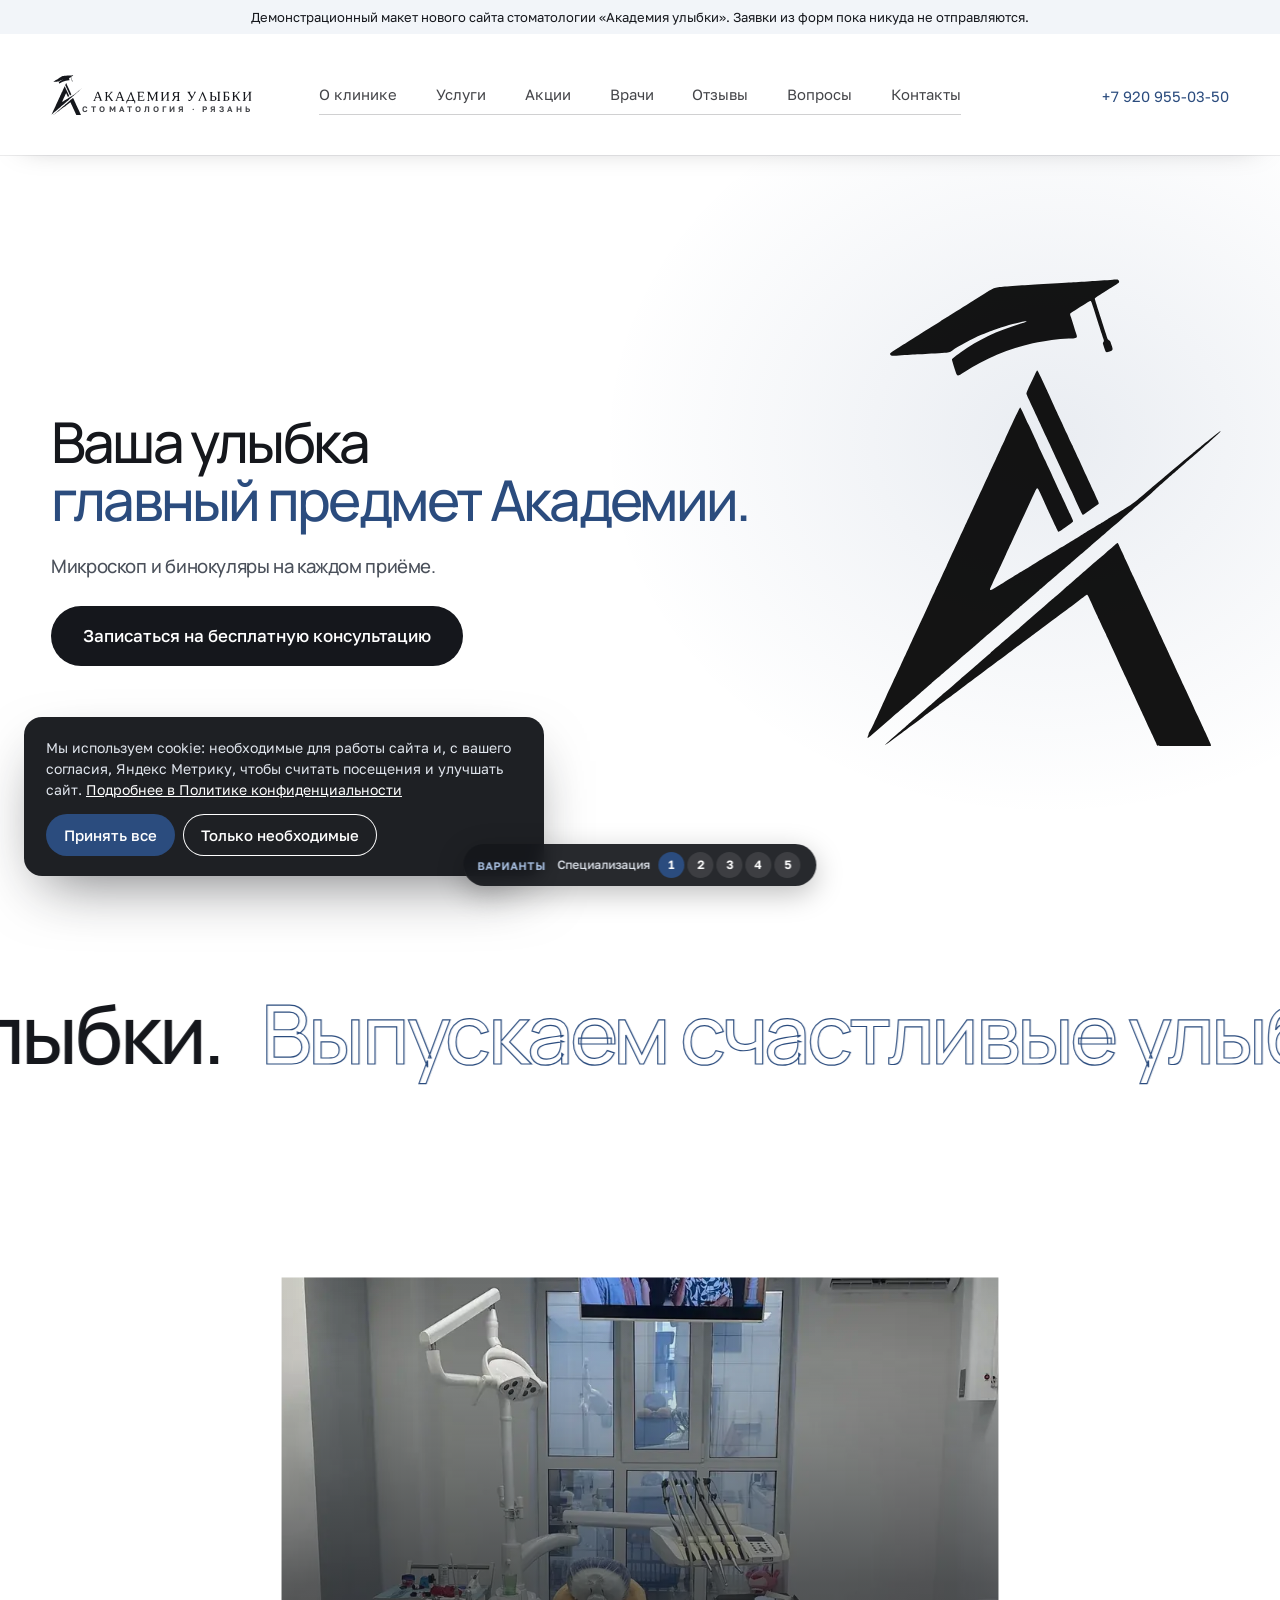
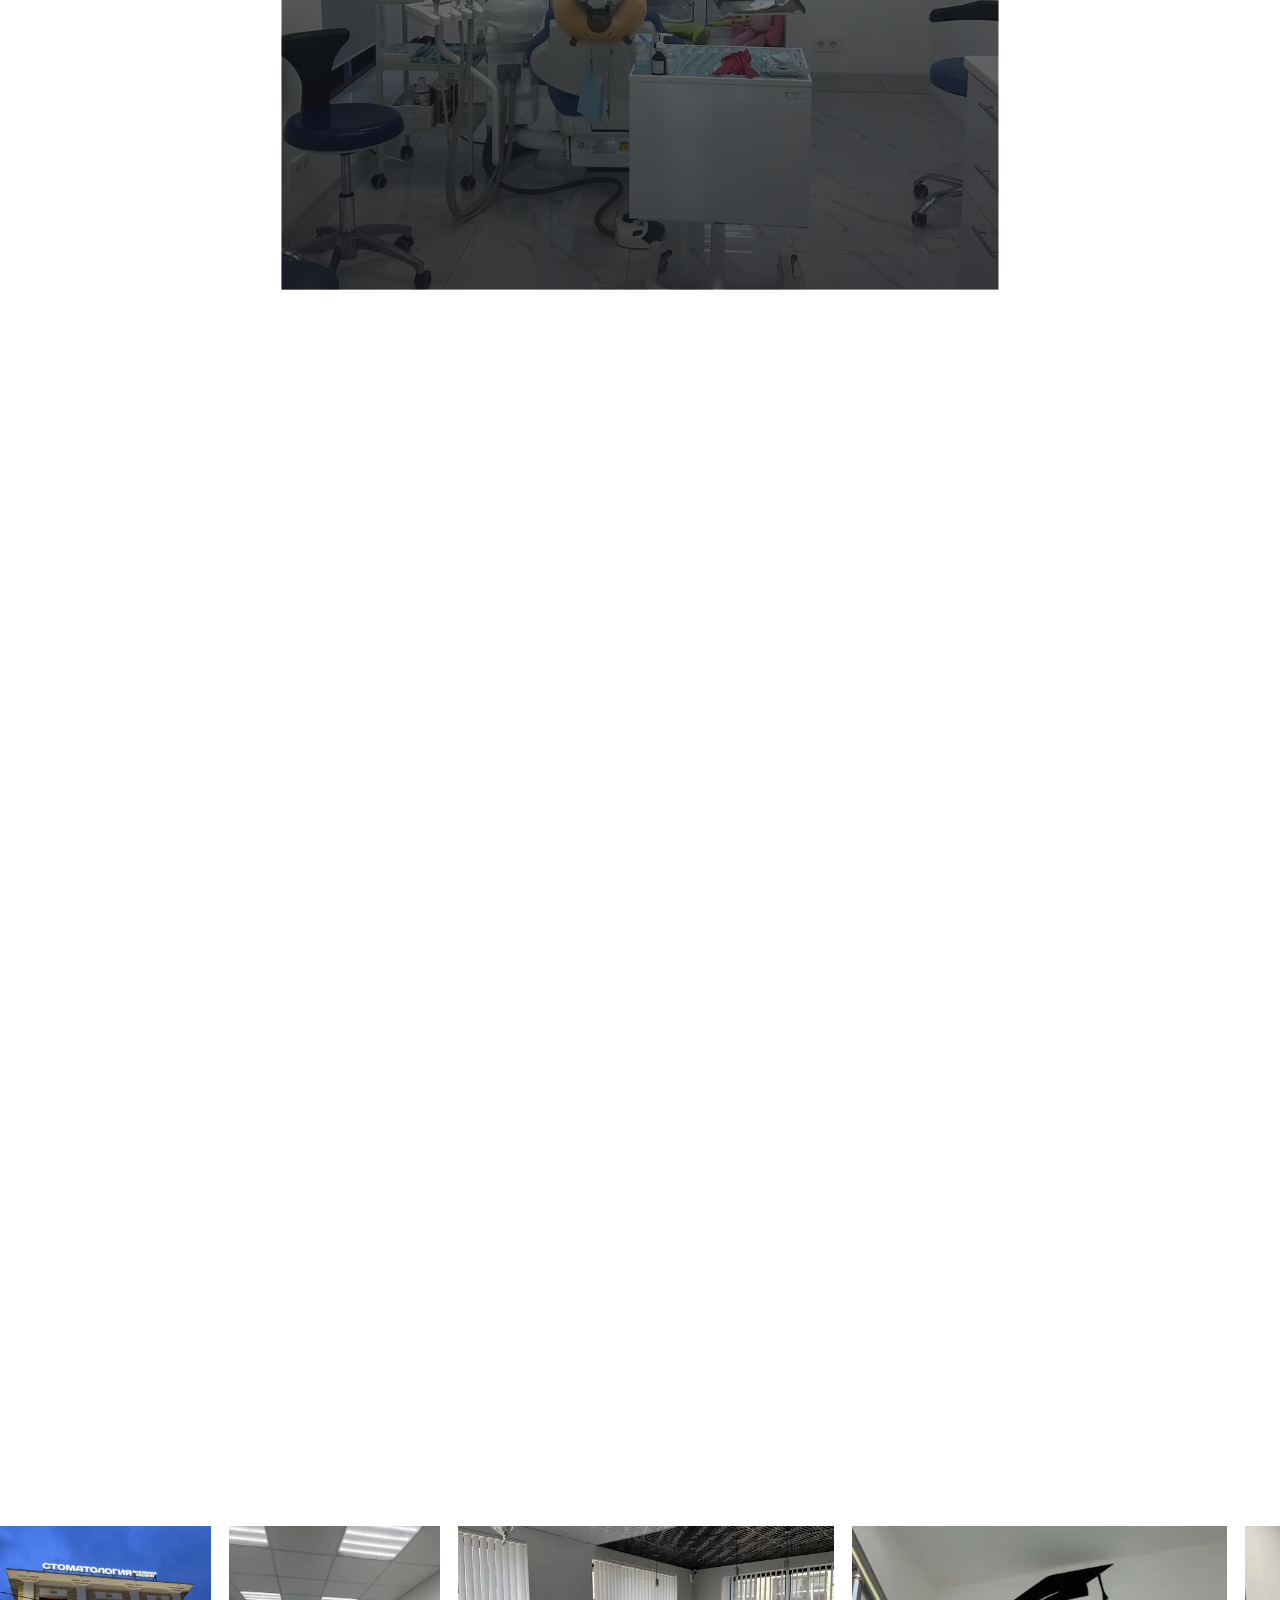
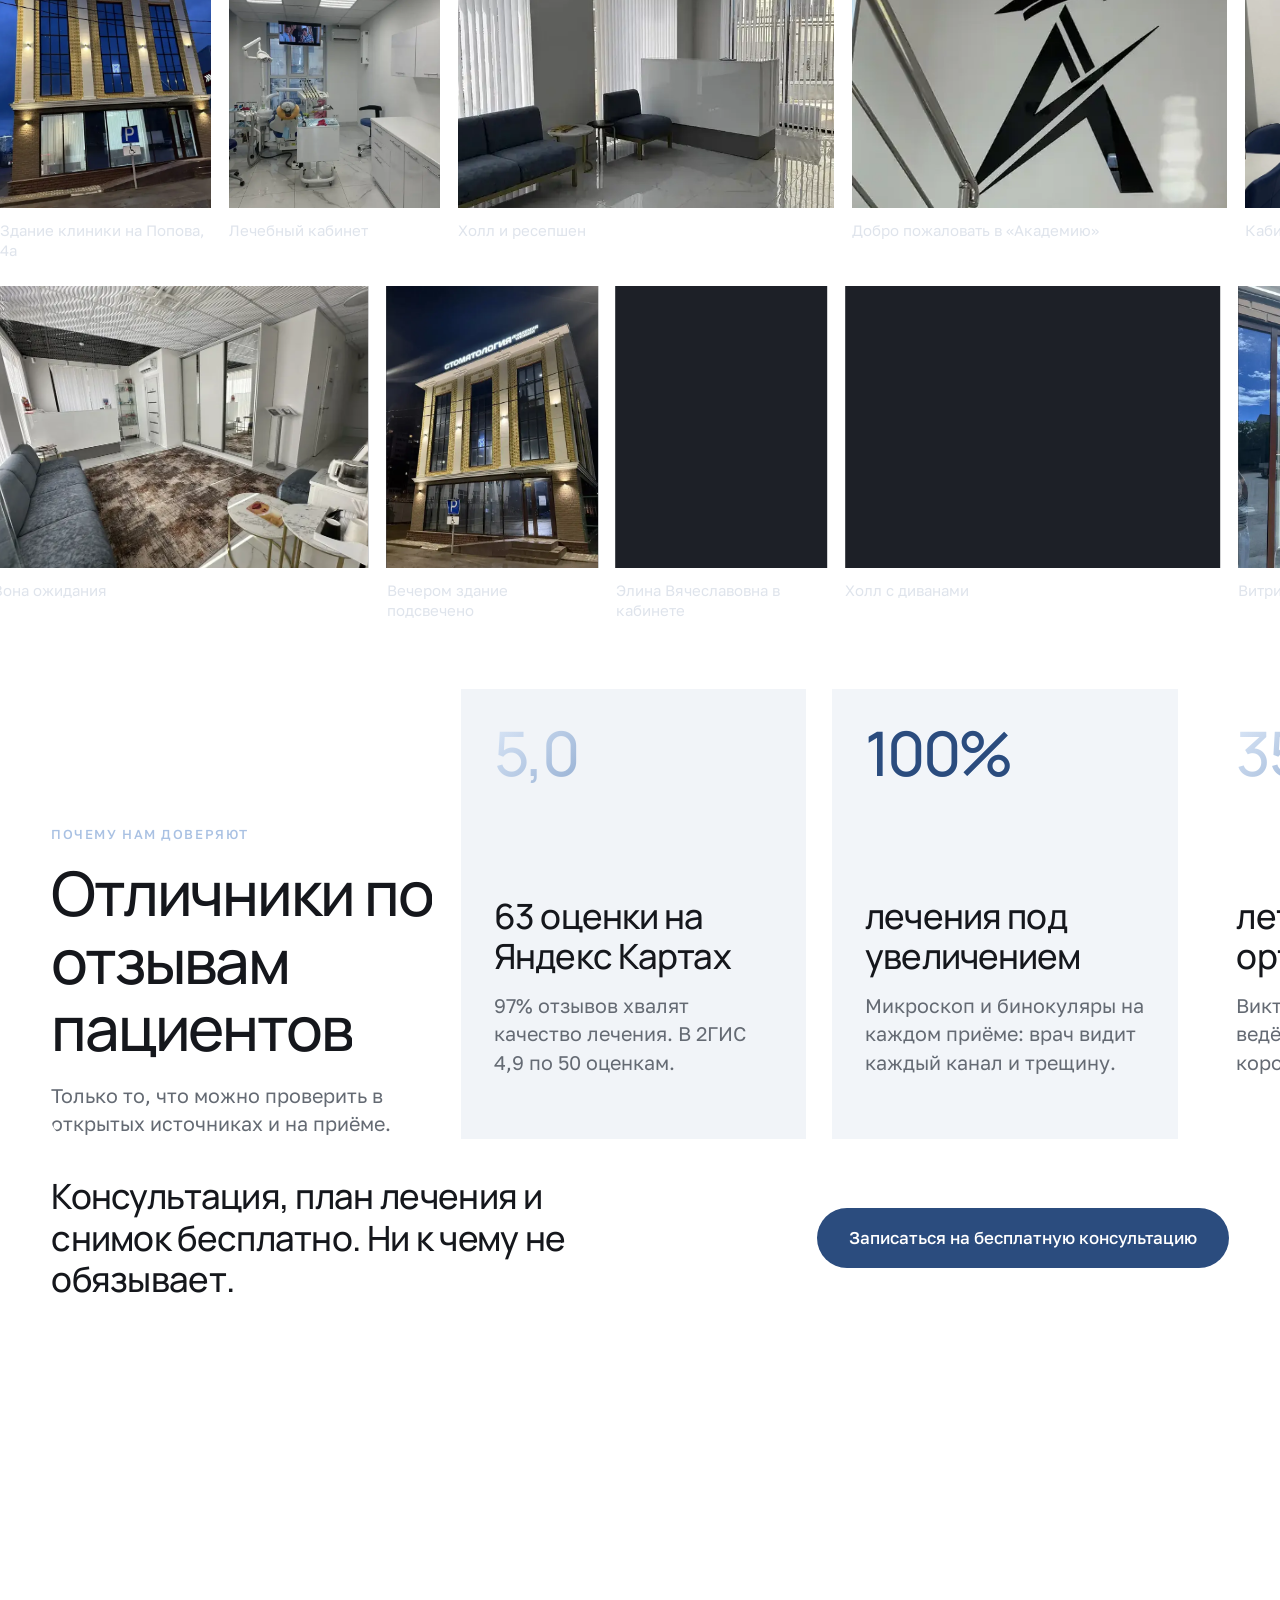
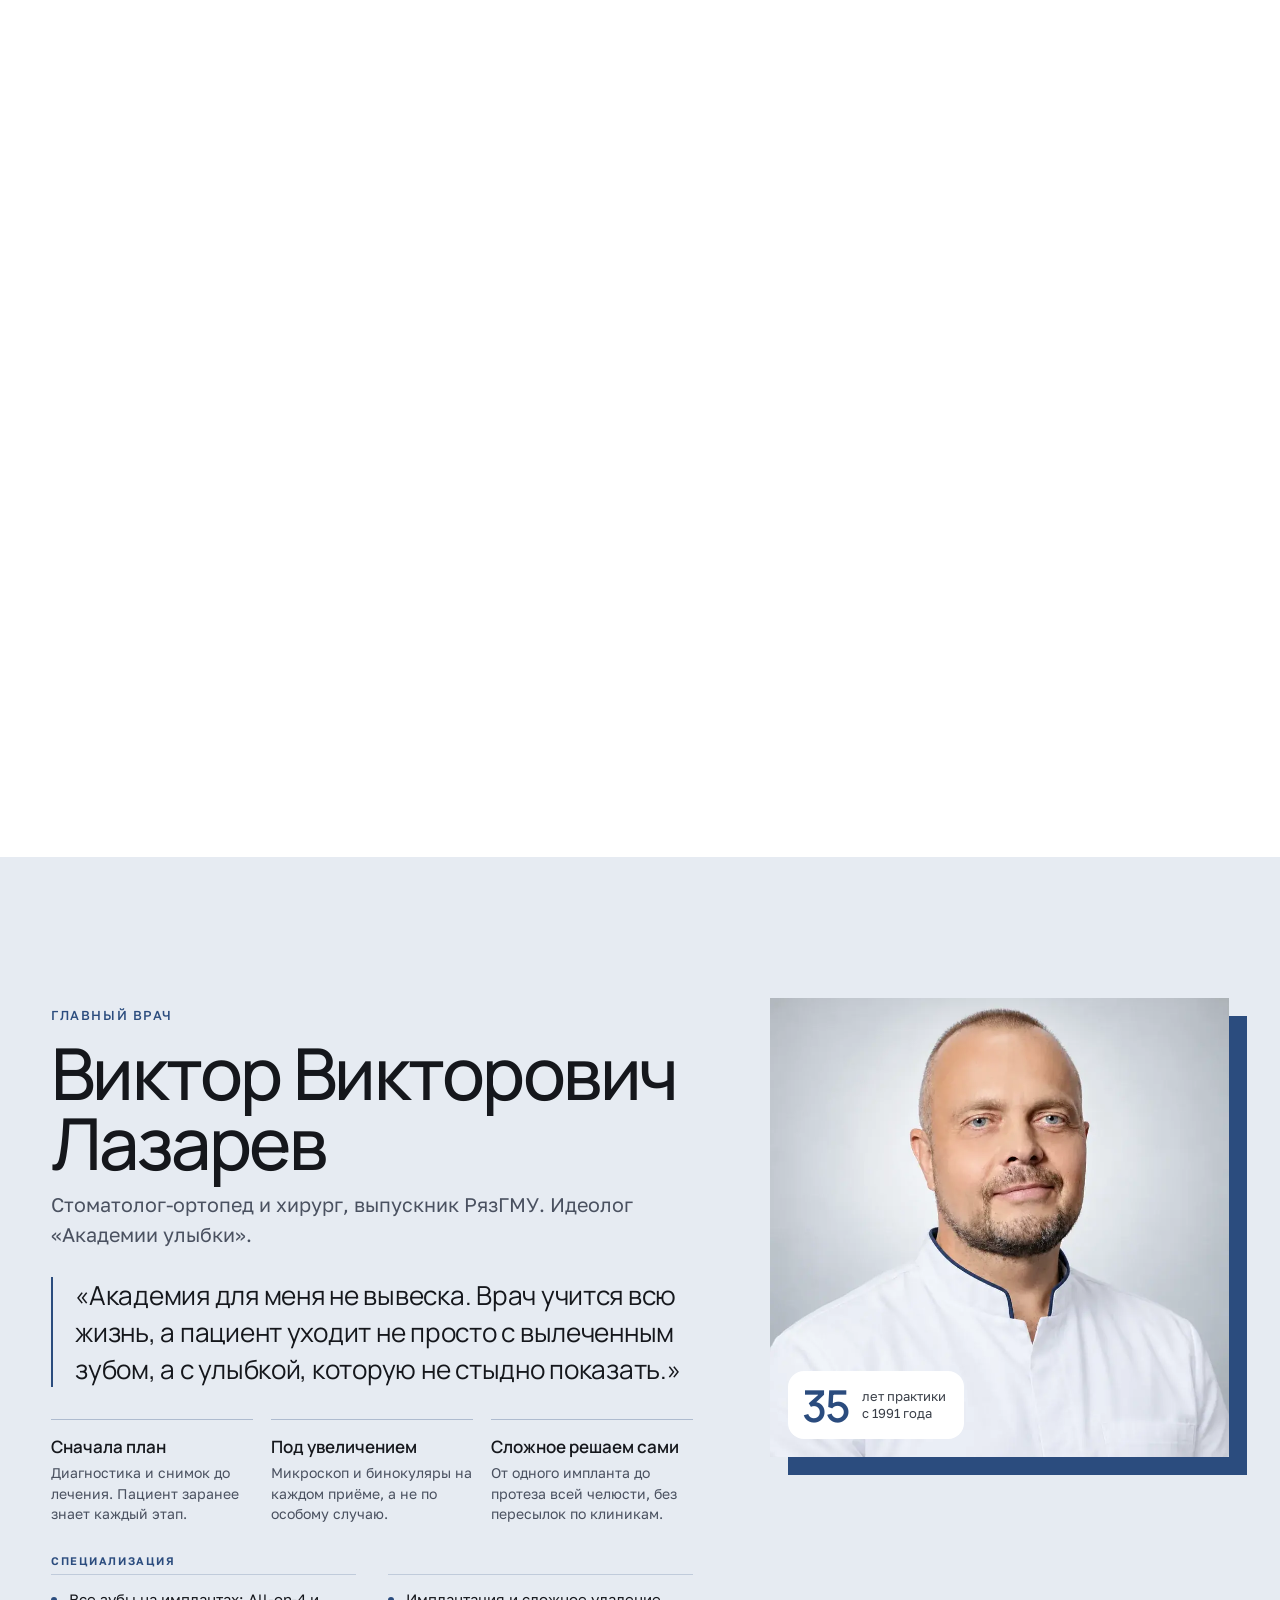
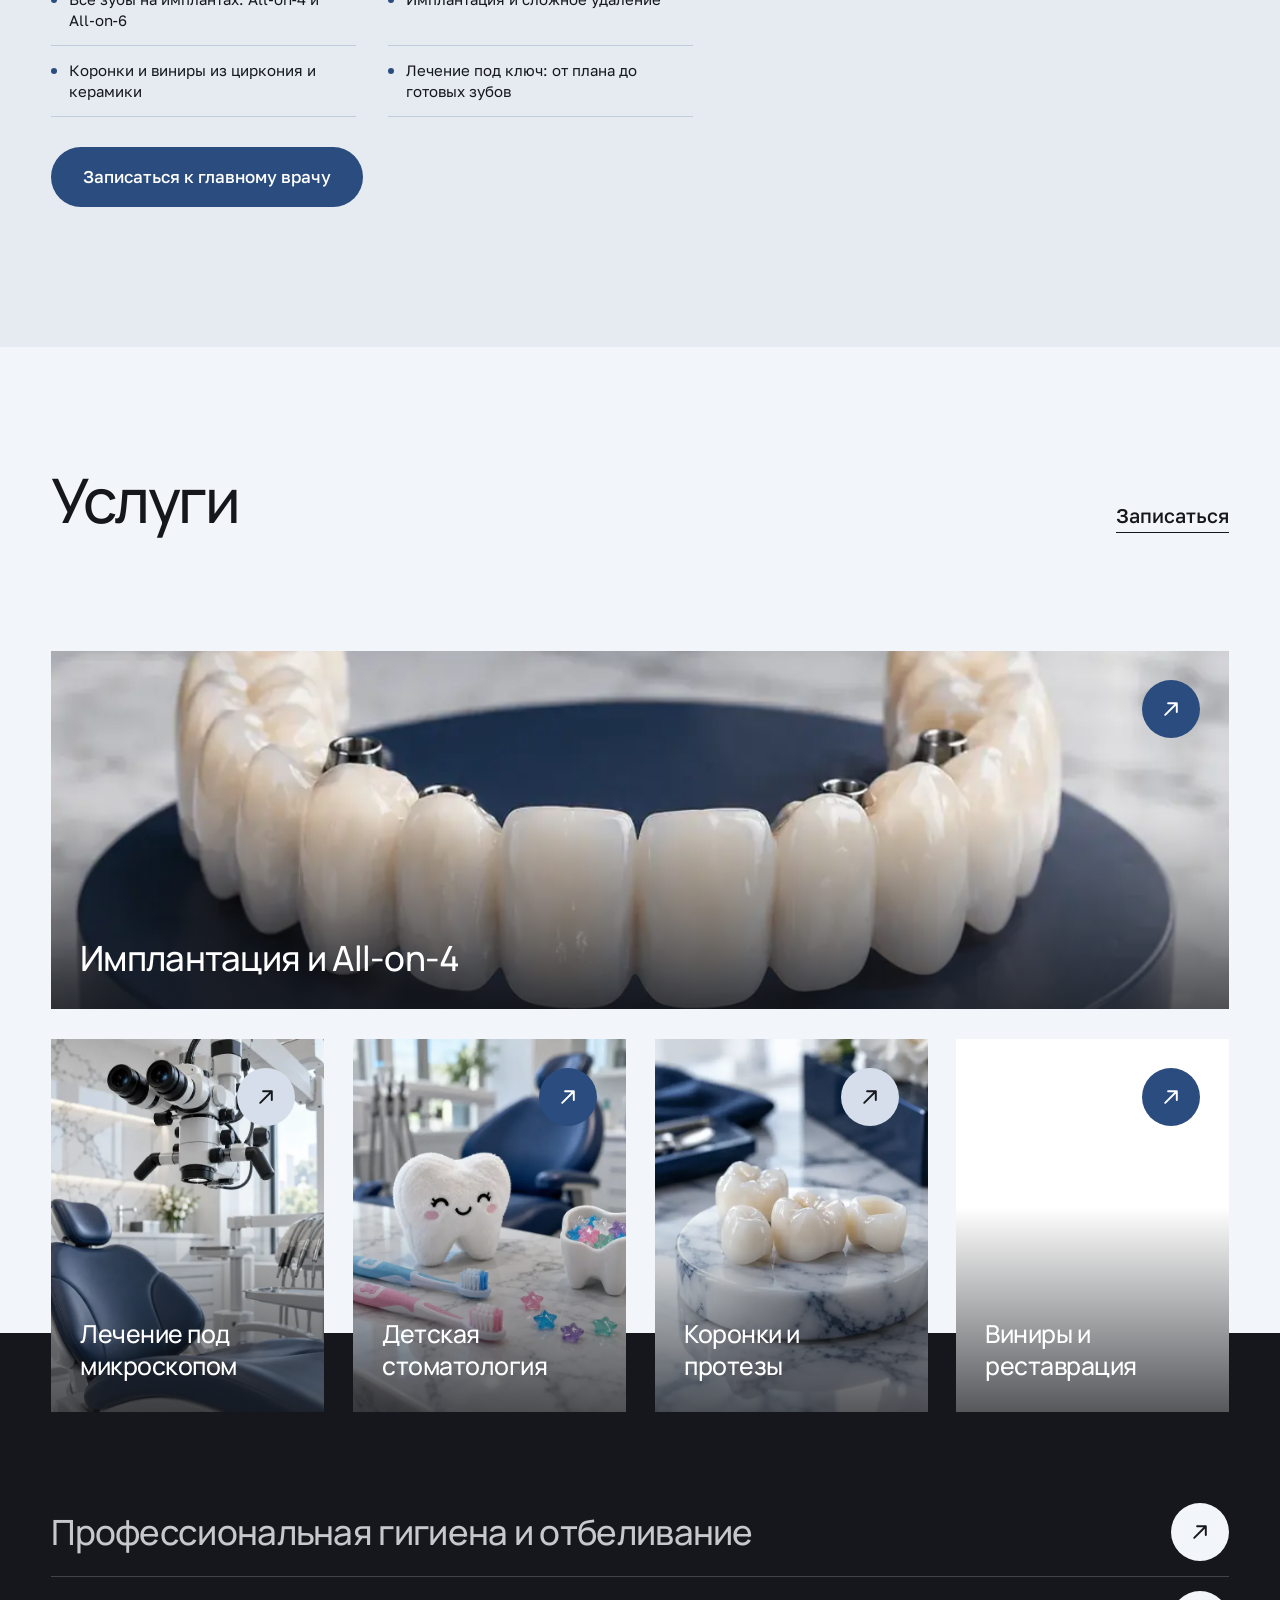
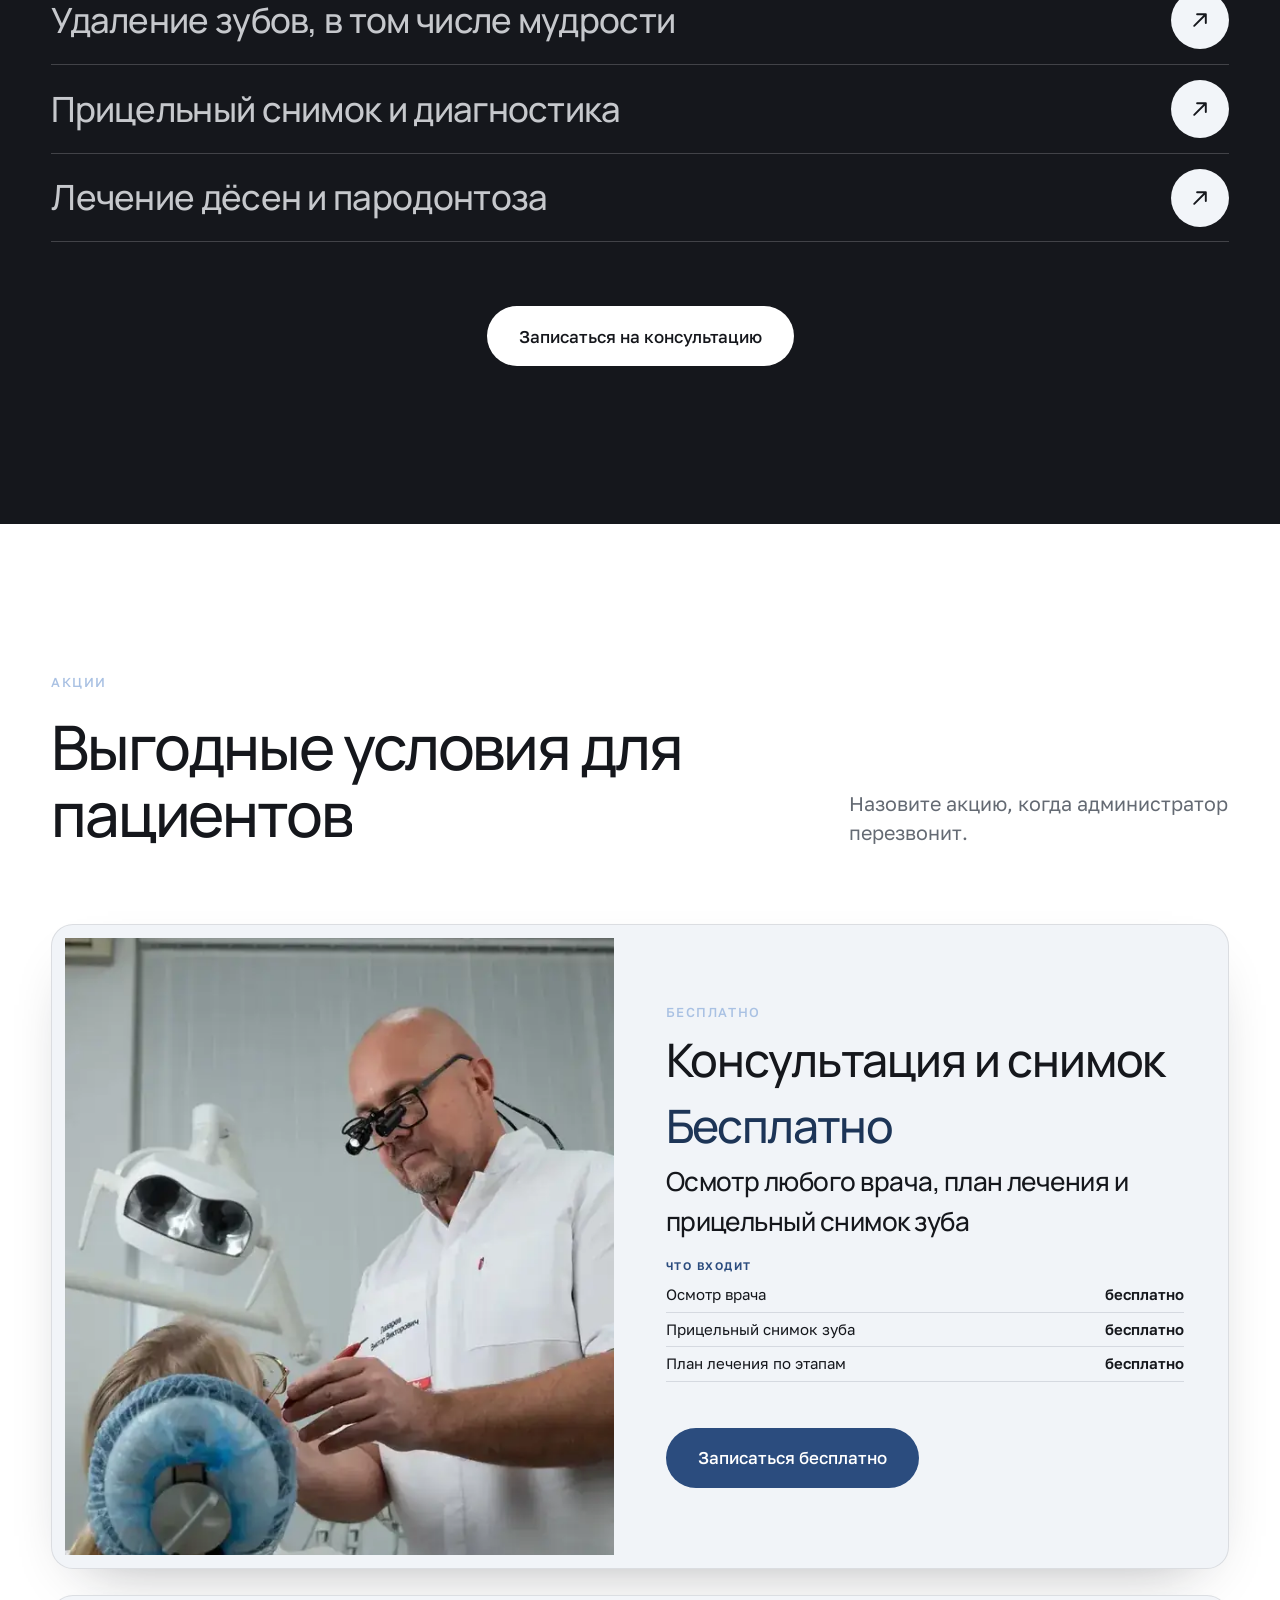
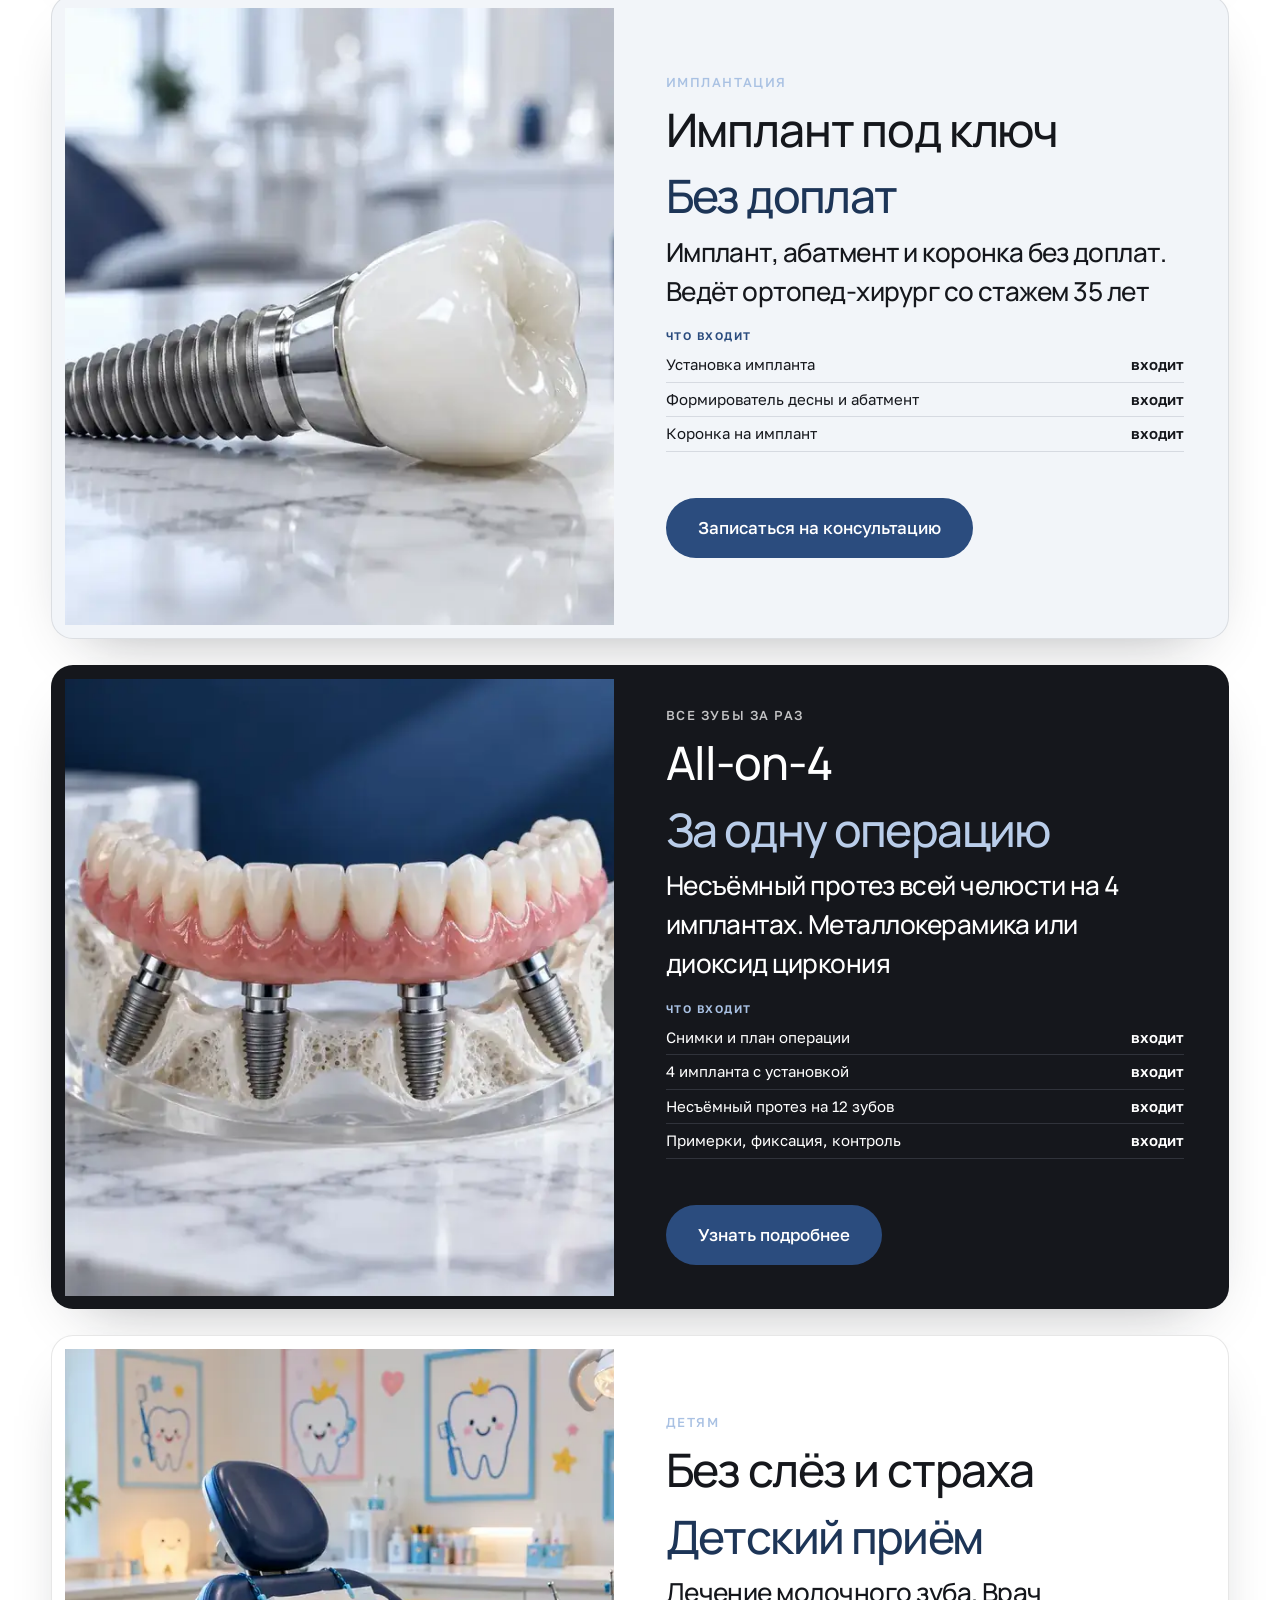
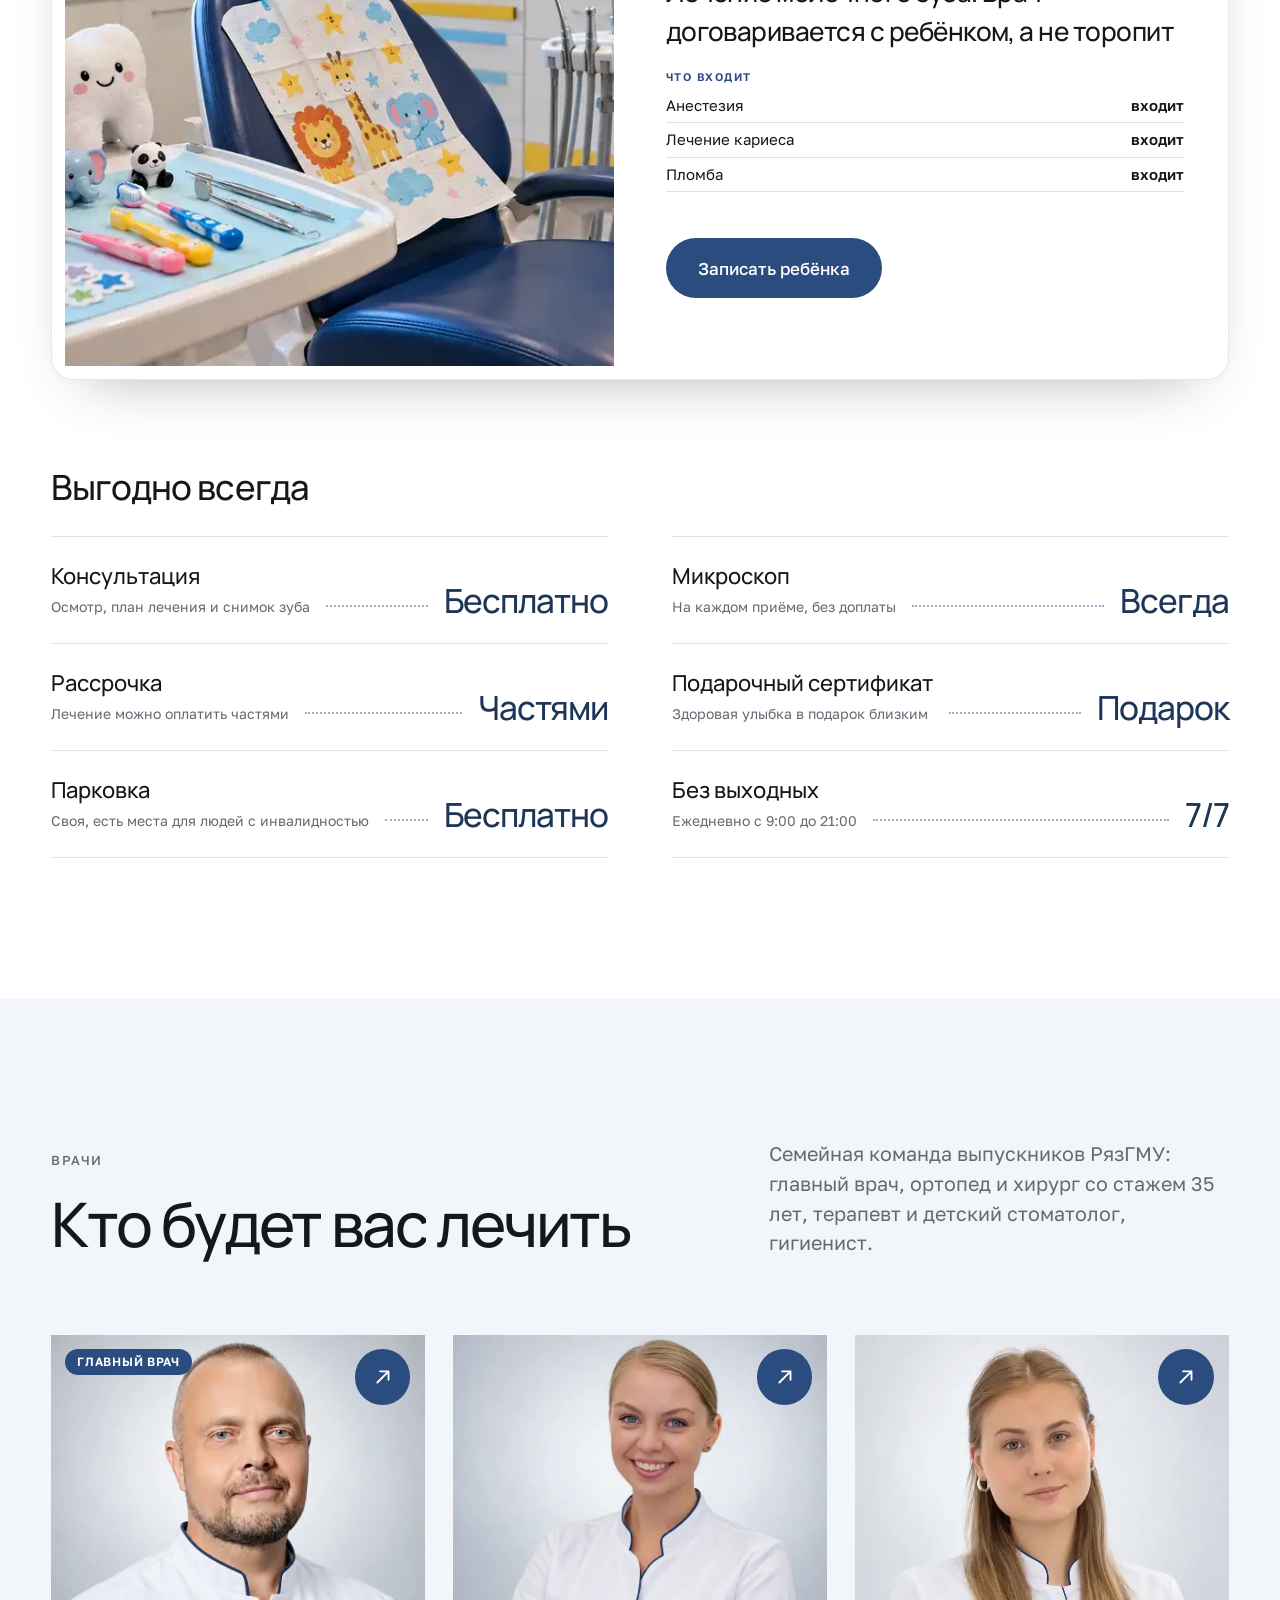
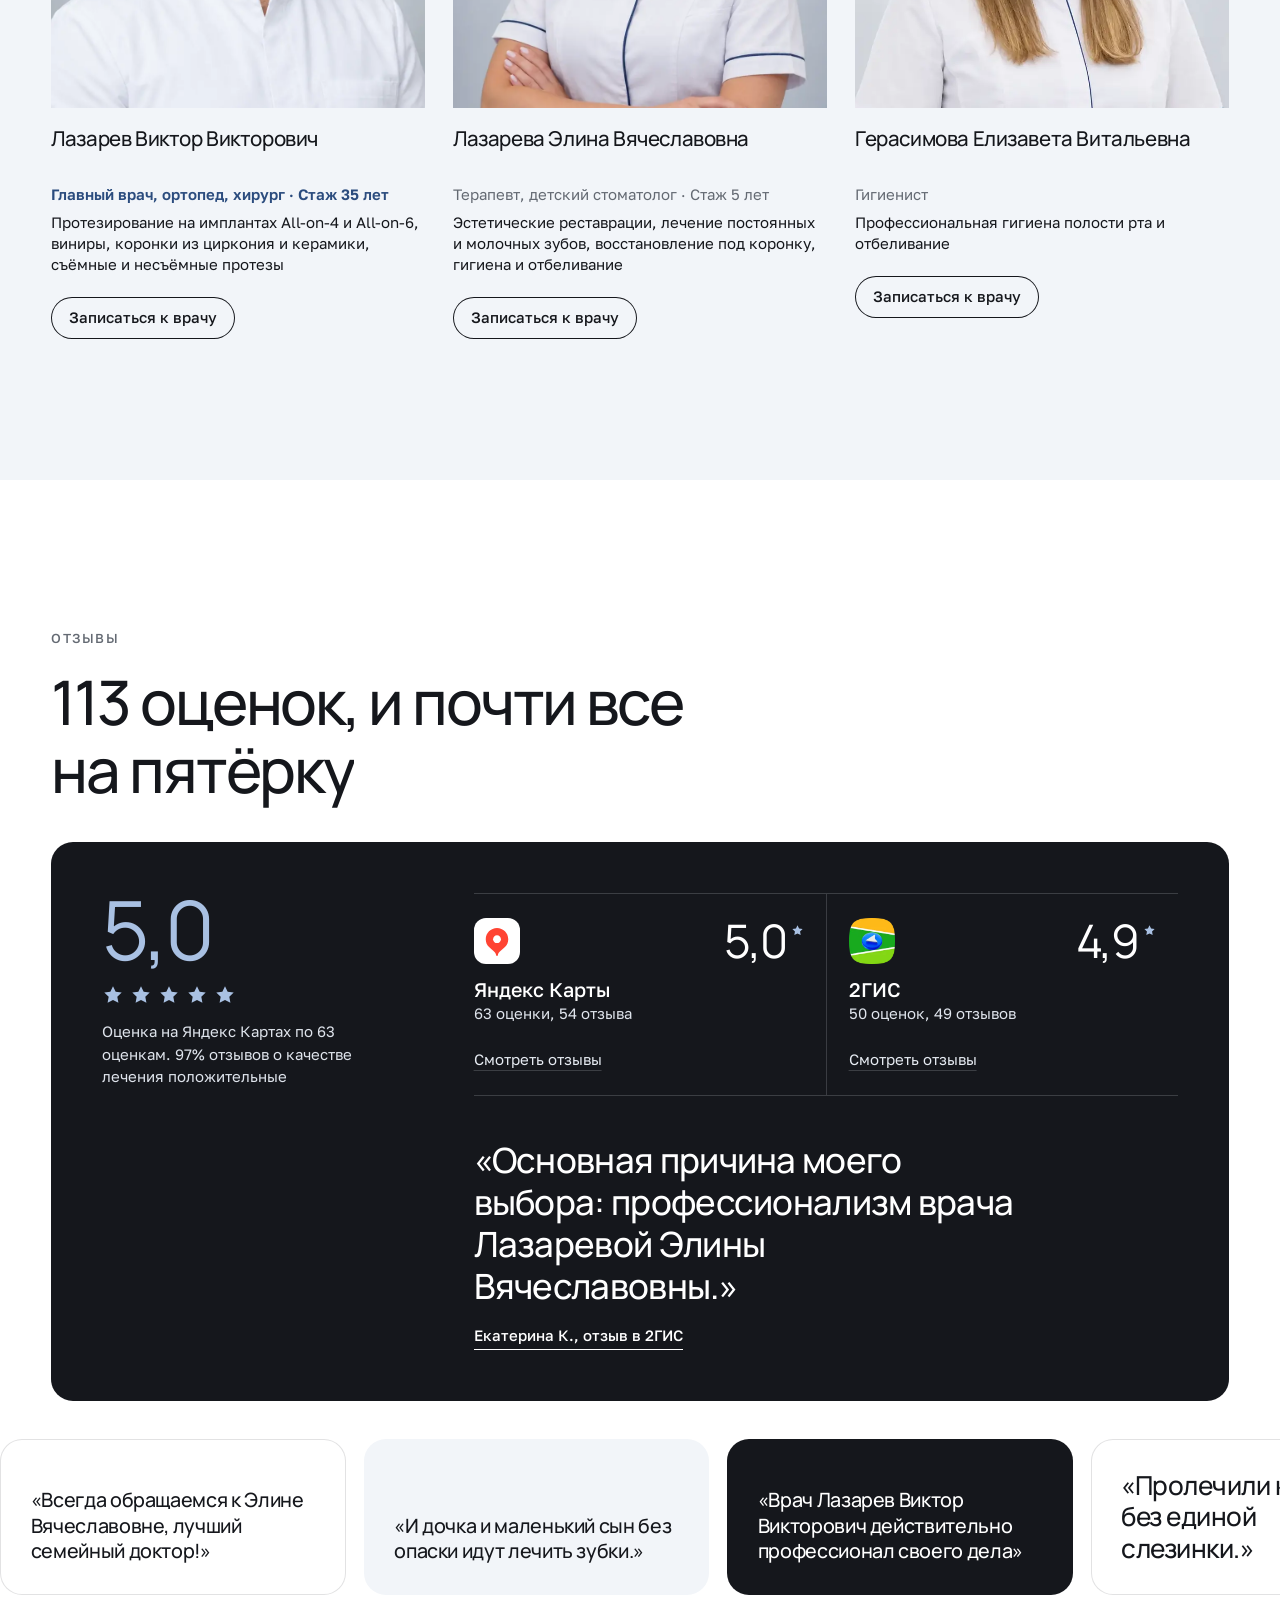
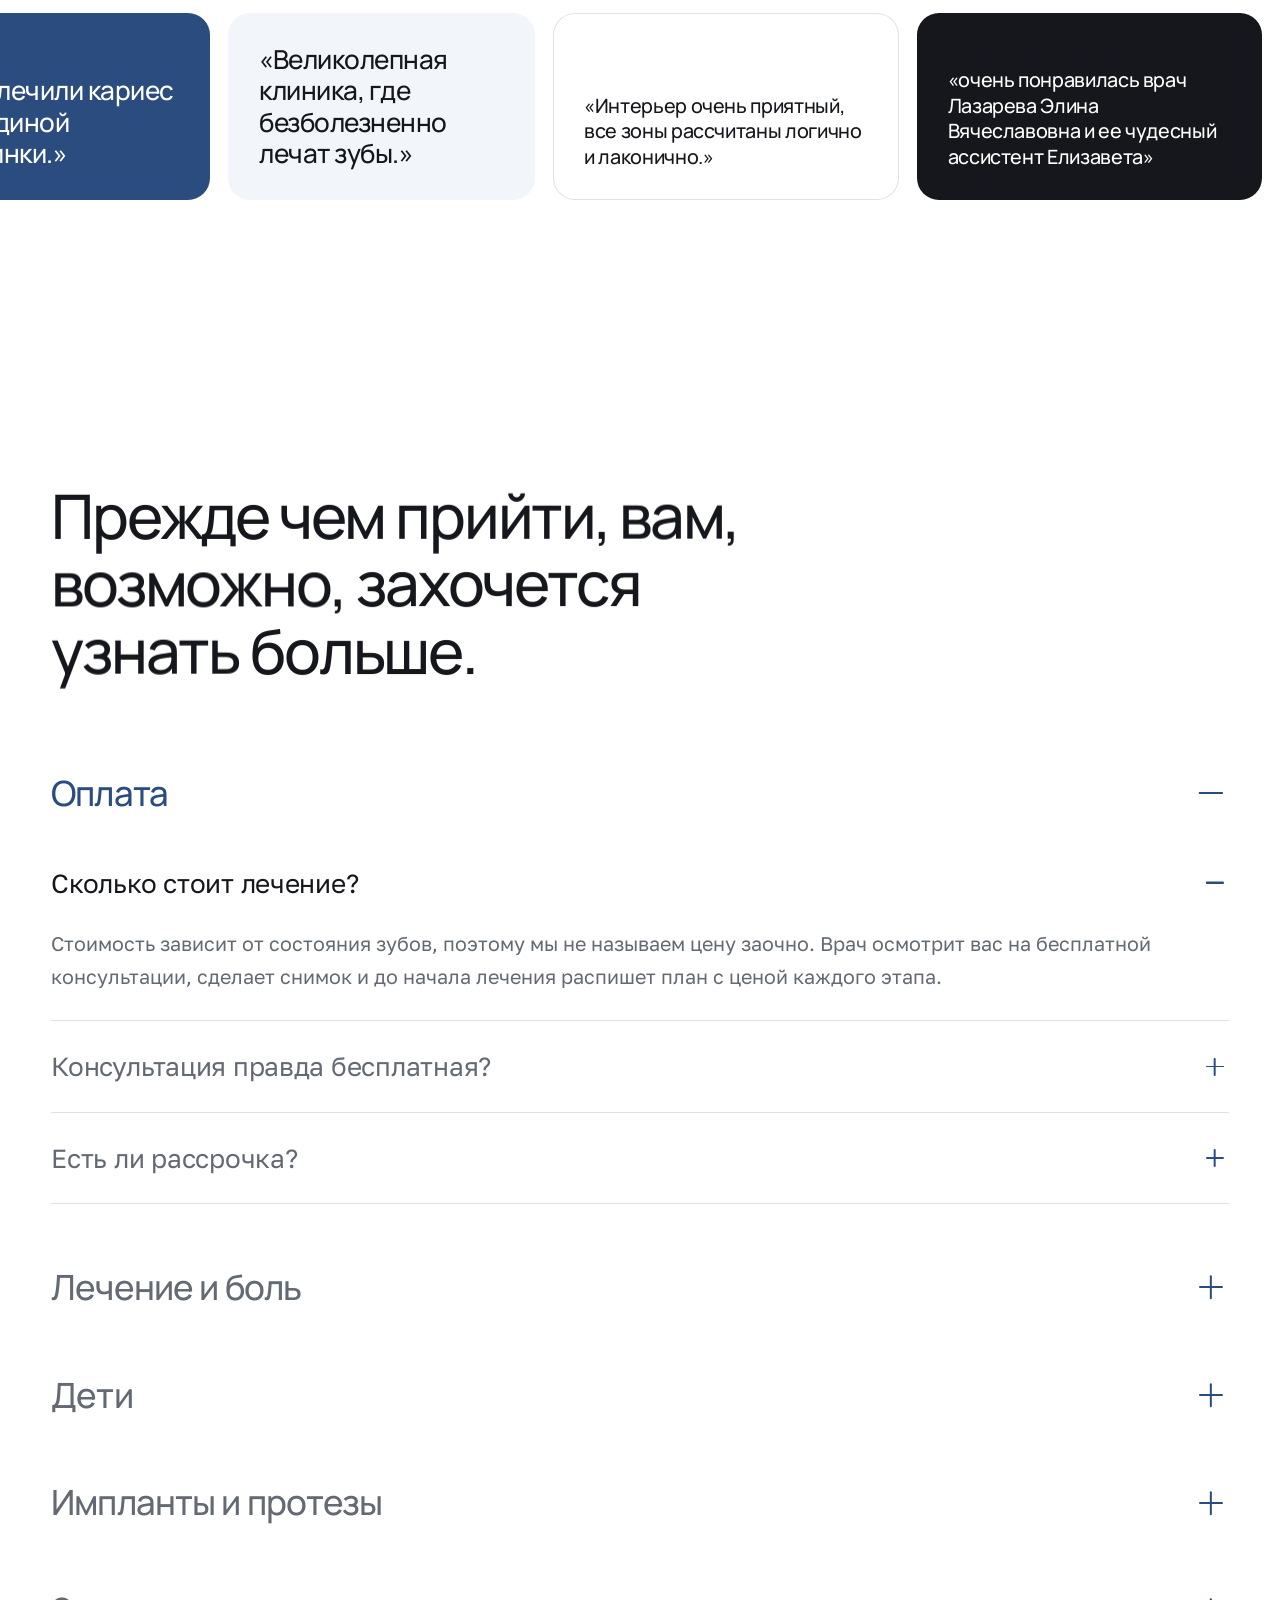
==== commit cce72d7f: "Специализация главного врача: 5 вариантов на компьютере, без точечных линий в акциях - вместо плашек" ====
--- a/index.html
+++ b/index.html
@@ -21,7 +21,7 @@
 <link rel="preload" href="assets/fonts/golos-text-cyrillic.woff2" as="font" type="font/woff2" crossorigin>
 <link rel="preload" href="assets/fonts/manrope-cyrillic.woff2" as="font" type="font/woff2" crossorigin>
 <link rel="stylesheet" href="assets/styles.css?v=au2">
-<style>html.au-loading,html.au-loading body{overflow:hidden}.pl{position:fixed;inset:0;z-index:400;display:grid;place-items:center;pointer-events:none}html.au-loading .pl{pointer-events:auto}.pl__half{position:absolute;inset:-2px;background:radial-gradient(70% 60% at 50% 45%,#22252c 0%,#15171c 60%,#0e0f12 100%)}.pl__half--a{clip-path:polygon(0 0,100% 0,100% 36.5%,0 76.5%)}.pl__half--b{clip-path:polygon(0 76%,100% 36%,100% 100%,0 100%)}.pl__seam{position:absolute;inset:0;width:100%;height:100%;overflow:visible}.pl__seam{clip-path:inset(0 100% 0 0)}.pl__seam line{stroke:#a9c1e3;stroke-width:1.5px;vector-effect:non-scaling-stroke}.pl__mark path,.pl__word path,.pl__count{opacity:0}.pl__logo{position:relative;width:min(340px,58vw);height:auto;overflow:visible;fill:#fff}.pl__logo .pl-cap{fill:url(#pl-gold)}.pl__logo .pl__shards path{fill:#fff}.pl__word{fill:#e8edf3}.pl__count{position:absolute;right:clamp(16px,3vw,40px);bottom:clamp(16px,3vw,36px);font:500 clamp(14px,1.2vw,16px)/1 var(--display);letter-spacing:.2em;color:#a9c1e3;font-variant-numeric:tabular-nums}html:not(.js-anim) .pl,html.au-nopl .pl{display:none}html.au-loading .hero [data-split]{visibility:visible}.hero--v{background:radial-gradient(50% 60% at 82% 45%,rgba(43,76,126,.10),rgba(43,76,126,0) 70%),#fff;color:#15171c}.hero--v h1>span:first-child{color:#15171c}.hero--v1 .hv__l2{color:#2b4c7e}.hero--v .hv__rot{color:#4b515b}.hero--v .btn{--bg:#15171c;--fg:#fff;background:#15171c;color:#fff}.hero--v:before{display:none}.hx--a{position:absolute;z-index:1;pointer-events:none;top:calc(var(--hdr-d, var(--header-h)) + var(--svh, 1svh) * 6);right:3%;bottom:calc(var(--svh, 1svh) * 12);width:30%}.hx--a.is-flat .hx__flat{display:block;width:100%;height:100%;color:#15171c;opacity:.92}.hx--a canvas{display:block;width:100%!important;height:100%!important;opacity:0;transition:opacity 1.2s var(--ease)}.hx--a.is-ready canvas{opacity:1}@media (min-width:761px){  .hero--v1 .hero__text{max-width:60%}  .hero--v1 h1{font-size:clamp(44px,4.4vw,84px);line-height:1.02;letter-spacing:-.05em}  .hero--v1 h1>span:first-child,.hero--v1 .hv__l2{display:block;white-space:nowrap}  .hero--v .hv__rot{white-space:nowrap;max-width:none;font-size:clamp(18px,1.45vw,24px)}  .hero--v .hv__rot>[aria-hidden]{text-wrap:nowrap}}@media (max-width:760px){.hero--v1 h1{font-size:clamp(34px,11vw,50px)}}.au-slogan-sub{margin:0 0 28px;max-width:34em;font:500 var(--fs-0)/1.4 var(--display);color:#dfe4ec}.slogan__title{color:#15171c}.hx--a .hx__flat{display:none}@media (max-width:760px){.hx--a{display:block;width:auto;top:calc(var(--header-h) + 8px);bottom:auto;right:-14%;width:72%;height:calc(var(--svh, 1svh) * 44);opacity:.09}.hx--a .hx__flat{display:block;width:100%;height:100%}.hero--v1 .hero__text{position:relative;z-index:2}}.on-dark .label,.label--light{color:#a9c1e3}.fcard__big{background:linear-gradient(135deg,#dbe7f7,#3f6aa6);-webkit-background-clip:text;background-clip:text;color:transparent}.hero__face[data-ph]{position:relative;display:grid;place-items:center}.hero__face .doc__initials,.invite__pic .doc__initials{position:absolute;inset:0;display:grid;place-items:center;font:600 clamp(20px,2vw,28px)/1 var(--display);letter-spacing:.06em;color:#2b4c7e}.invite__pic[data-ph]{position:relative}.doc__initials{color:#2b4c7e}.au-prices .faqt__body{padding-bottom:8px}.au-price{list-style:none;margin:0;padding:0 0 12px}.au-price li{display:flex;align-items:baseline;gap:12px;padding:12px 0;border-bottom:1px solid var(--line);opacity:1;transform:none}.au-price .alv4__l{flex:0 1 auto}.au-price i{flex:1;border-bottom:1px dotted rgba(21,23,28,.25);transform:translateY(-4px)}.au-price .alv__t{font:400 var(--fs-0)/1.35 var(--body)}.au-price .alv__n{flex:none;font:600 var(--fs-0)/1 var(--display);color:#1d3557;white-space:nowrap}.au-prices__note{margin:24px 0 0;color:var(--muted);font-size:var(--fs--1);max-width:60ch}.au-rt-quote .rt-pd__quote{font-style:normal}.place__pin{white-space:nowrap}.au-price{display:grid;grid-template-columns:repeat(2,minmax(0,1fr));column-gap:clamp(40px,5vw,88px)}.au-price li:nth-child(-n+2){border-top:0}@media (max-width:760px){.au-price{grid-template-columns:1fr}.au-price li{gap:8px}.au-price .alv__t{font-size:15px}}.tfig__img,.ptour__pic,.hero__face,.invite__pic{position:relative}.au-ask{position:absolute;z-index:3;top:10px;left:10px;padding:5px 9px 4px;border-radius:999px;background:#a9c1e3;color:#15171c;font:600 11px/1 var(--body);letter-spacing:.08em;text-transform:uppercase;box-shadow:0 2px 10px rgba(0,0,0,.25);pointer-events:none}.hero__face .au-ask,.invite__pic .au-ask{top:4px;left:50%;transform:translateX(-50%);padding:3px 6px 2px;font-size:8px;letter-spacing:.04em}.logo__unit{left:calc(var(--lh) * .78);letter-spacing:.38em}.au-incl{margin:18px 0 22px;max-width:30em}.au-incl__t{margin:0 0 6px;font:600 11px/1.2 var(--body);letter-spacing:.14em;text-transform:uppercase;color:#2b4c7e}.pr .on-dark .au-incl__t,.pr4-card:nth-child(3) .au-incl__t{color:#a9c1e3}.au-incl ul{list-style:none;margin:0;padding:0}.au-incl li{display:flex;align-items:baseline;gap:10px;padding:7px 0;border-bottom:1px solid currentColor;border-color:rgba(127,135,150,.25);font-size:15px;line-height:1.3}.au-incl li i{flex:1;border-bottom:1px dotted rgba(127,135,150,.45);transform:translateY(-3px)}.au-incl li b{font-weight:600;white-space:nowrap}.hero__face img,.invite__pic img{position:relative;z-index:1}.invite__pic img{width:100%;height:100%;object-fit:cover;object-position:50% 10%}.pr-price b{font-size:clamp(30px,2.8vw,48px);line-height:1.1}body .pr4-card .pr-price b{font-size:clamp(30px,3.6vw,64px);line-height:1.05;white-space:normal;max-width:100%;overflow-wrap:break-word}@media (min-width:761px){  .hero--v1 .hero__text{display:flex;flex-direction:column;justify-content:center;align-items:flex-start;max-width:none;gap:clamp(20px,calc(var(--svh, 1svh) * 3),34px)}  .hero--v1 h1{margin:0;padding:0;align-self:flex-start}  .hero--v1 .hero__actions{margin:0;align-items:flex-start;align-self:flex-start}  .hero--v1 .hv__rot{align-self:flex-start;justify-items:start;text-align:left;margin:0}}.au-chief{position:relative;overflow:hidden;background:#0f1115;color:#f2f5f9}.au-chief__in{position:relative;display:grid;grid-template-columns:minmax(0,5fr) minmax(0,7fr);gap:clamp(32px,6vw,110px);align-items:center}.au-chief__big{display:none}.au-chief__pic{position:relative;margin:0;aspect-ratio:1/1;border-radius:var(--radius);overflow:hidden;background:#1d2027}.au-chief__pic img{width:100%;height:100%;object-fit:cover;object-position:50% 14%}.au-chief__pic figcaption{position:absolute;z-index:2;left:18px;bottom:18px;display:flex;align-items:center;gap:12px;padding:12px 18px 12px 14px;border-radius:16px;background:rgba(15,17,21,.72);backdrop-filter:blur(8px);color:#fff}.au-chief__pic figcaption b{font:600 44px/1 var(--display);letter-spacing:-.04em;color:#a9c1e3}.au-chief__pic figcaption span{font-size:13px;line-height:1.3;color:#dfe4ec}.au-chief__name{margin:10px 0 12px;font:500 var(--fs-4)/1.05 var(--display);letter-spacing:-.035em;color:#fff}.au-chief__role{margin:0 0 28px;color:#b9c3d1;font-size:var(--fs-0)}.au-chief__quote{position:relative;margin:0 0 32px;padding:0 0 0 22px;border-left:2px solid #2b4c7e}.au-chief__quote p{margin:0;font:400 var(--fs-1)/1.4 var(--display);letter-spacing:-.01em;color:#f2f5f9}.au-chief__rules{list-style:none;margin:0 0 30px;padding:0;display:grid;grid-template-columns:repeat(3,minmax(0,1fr));gap:18px}.au-chief__rules li{padding-top:16px;border-top:1px solid rgba(169,193,227,.25)}.au-chief__rules b{display:block;margin-bottom:6px;font:600 17px/1.25 var(--display);color:#fff}.au-chief__rules span{display:block;font-size:14px;line-height:1.45;color:#b9c3d1}.au-chief__fmt{margin:0 0 30px}.au-chief__quote .au-ask--inline{position:static;display:inline-block;margin-top:12px;box-shadow:none}.au-chief .au-incl__t{color:#a9c1e3}.au-chief__fmt ul{list-style:none;margin:0;padding:0;display:flex;flex-wrap:wrap;gap:8px}.au-chief__fmt li{padding:9px 14px;border:1px solid rgba(169,193,227,.28);border-radius:999px;font-size:14px;color:#dfe4ec}.au-chief .btn{--bg:#2b4c7e;--fg:#fff;background:#2b4c7e;color:#fff}.au-chief[data-v="2"] .au-chief__in{grid-template-columns:1fr;justify-items:center;text-align:center;gap:34px}.au-chief[data-v="2"] .au-chief__pic{width:clamp(220px,20vw,300px);border-radius:50%;box-shadow:0 0 0 10px rgba(43,76,126,.35),0 0 0 22px rgba(43,76,126,.14)}.au-chief[data-v="2"] .au-chief__pic figcaption{display:none}.au-chief[data-v="2"] .au-chief__body{max-width:980px;display:flex;flex-direction:column;align-items:center}.au-chief[data-v="2"] .au-chief__quote{order:-1;margin:0 0 34px;padding:0;border:0}.au-chief[data-v="2"] .au-chief__quote p{font-size:clamp(26px,2.6vw,44px);line-height:1.25;letter-spacing:-.025em}.au-chief[data-v="2"] .au-chief__name{font-size:var(--fs-2)}.au-chief[data-v="2"] .au-chief__role:after{content:" Стаж 35 лет, практикует с 1991 года.";color:#a9c1e3}.au-chief[data-v="2"] .au-chief__rules{width:100%;text-align:left}.au-chief[data-v="2"] .au-chief__fmt ul{justify-content:center}.au-chief[data-v="3"] .au-chief__in{grid-template-columns:minmax(0,7fr) minmax(0,5fr)}.au-chief[data-v="3"] .au-chief__body{grid-column:1;grid-row:1;position:relative;z-index:2}.au-chief[data-v="3"] .au-chief__pic{grid-column:2;grid-row:1;z-index:1;border-radius:0}.au-chief[data-v="3"] .au-chief__pic figcaption{display:none}.au-chief[data-v="3"] .au-chief__big{display:block;grid-column:2;grid-row:1;align-self:start;justify-self:end;z-index:0;margin:-.36em -.08em 0 0;font:600 clamp(220px,26vw,440px)/1 var(--display);letter-spacing:-.06em;color:transparent;-webkit-text-stroke:2px rgba(169,193,227,.35);pointer-events:none}.au-chief[data-v="3"] .au-chief__name{font-size:clamp(46px,5.2vw,92px)}.au-chief[data-v="3"] .au-chief__in{padding-top:clamp(60px,8vw,140px)}.au-chief[data-v="4"]{background:#e6ebf2;color:#15171c}.au-chief[data-v="4"] .au-chief__in{grid-template-columns:minmax(0,7fr) minmax(0,5fr);align-items:start}.au-chief[data-v="4"] .au-chief__pic{grid-column:2;grid-row:1;border-radius:0;box-shadow:18px 18px 0 #2b4c7e}.au-chief[data-v="4"] .au-chief__body{grid-column:1;grid-row:1}.au-chief[data-v="4"] .au-chief__pic figcaption{background:#fff;color:#15171c}.au-chief[data-v="4"] .au-chief__pic figcaption b{color:#2b4c7e}.au-chief[data-v="4"] .au-chief__pic figcaption span{color:#3a3f48}.au-chief[data-v="4"] .label{color:#2b4c7e}.au-chief[data-v="4"] .au-chief__name{color:#15171c;font-size:clamp(48px,5.6vw,100px);line-height:.98}.au-chief[data-v="4"] .au-chief__role,.au-chief[data-v="4"] .au-chief__rules span{color:#4a5160}.au-chief[data-v="4"] .au-chief__quote p,.au-chief[data-v="4"] .au-chief__rules b{color:#15171c}.au-chief[data-v="4"] .au-chief__rules li{border-top-color:rgba(43,76,126,.3)}.au-chief[data-v="4"] .au-incl__t{color:#2b4c7e}.au-chief[data-v="4"] .au-chief__fmt li{border-color:rgba(43,76,126,.3);color:#15171c;background:#fff}@media (max-width:900px){  .au-chief .au-chief__in,.au-chief[data-v] .au-chief__in{grid-template-columns:1fr}  .au-chief[data-v] .au-chief__pic,.au-chief[data-v] .au-chief__body{grid-column:auto;grid-row:auto}  .au-chief .au-chief__pic{width:100%;max-width:420px}  .au-chief[data-v="2"] .au-chief__pic{width:220px}  .au-chief[data-v="3"] .au-chief__in{padding-top:90px}  .au-chief[data-v="3"] .au-chief__big{grid-column:auto;grid-row:auto;justify-self:end;font-size:170px;margin:-.25em 0 -.42em}  .au-chief[data-v="3"] .au-chief__pic{grid-row:auto;width:100%}  .au-chief[data-v="3"] .au-chief__body{grid-row:auto}  .au-chief[data-v="4"] .au-chief__pic{box-shadow:10px 10px 0 #2b4c7e}  .au-chief__rules,.au-chief[data-v] .au-chief__rules{grid-template-columns:1fr}  .au-chief[data-v="2"] .au-chief__quote p{font-size:24px}}.au-team .doc__role--chief{color:#2b4c7e;font-weight:600}@media (min-width:761px){  .team__grid.au-row{display:grid;grid-template-columns:repeat(3,minmax(0,1fr));gap:clamp(18px,2.2vw,36px);align-items:start;overflow:visible}  .au-row .doc{padding:0!important;margin:0!important;transform:none!important}  .au-row .doc__photo{aspect-ratio:1/1;border-radius:0}  .au-row .doc__photo img{object-position:50% 14%}  .au-row .doc h3{font-size:clamp(20px,1.6vw,26px);margin:0 0 2px}  .au-row .doc--chief .doc__photo:before{content:"Главный врач";position:absolute;z-index:3;left:14px;top:14px;padding:7px 12px;border-radius:999px;background:#2b4c7e;color:#fff;font:600 12px/1 var(--body);letter-spacing:.06em;text-transform:uppercase}    .au-team[data-v="2"] .au-row{grid-template-columns:minmax(0,1.5fr) minmax(0,1fr) minmax(0,1fr);align-items:end}  .au-team[data-v="2"] .au-row .doc:not(.doc--chief) .doc__photo{aspect-ratio:4/5}  .au-team[data-v="2"] .au-row .doc--chief h3{font-size:clamp(24px,2vw,34px)}    .au-team[data-v="3"] .au-row .doc{align-items:center;text-align:center}  .au-team[data-v="3"] .au-row .doc__photo{width:min(100%,280px);border-radius:50%;margin-bottom:18px}  .au-team[data-v="3"] .au-row .doc--chief .doc__photo{box-shadow:0 0 0 6px #e6ebf2,0 0 0 8px #2b4c7e}  .au-team[data-v="3"] .au-row .doc--chief .doc__photo:before,.au-team[data-v="3"] .doc__go{display:none}  .au-team[data-v="3"] .au-row .doc__focus{max-width:30ch}  .au-team[data-v="3"] .au-row .doc__cta{align-self:center}    .au-team[data-v="4"] .au-row .doc{position:relative}  .au-team[data-v="4"] .au-row .doc__photo{aspect-ratio:4/5;margin-bottom:0}  .au-team[data-v="4"] .au-row .doc__photo:after{content:"";position:absolute;inset:0;z-index:2;pointer-events:none;background:linear-gradient(0deg,rgba(15,17,21,.82) 0%,rgba(15,17,21,0) 45%)}  .au-team[data-v="4"] .au-row .doc h3,.au-team[data-v="4"] .au-row .doc__role{position:relative;z-index:4;padding:0 22px;color:#fff;pointer-events:none}  .au-team[data-v="4"] .au-row .doc h3{margin-top:-118px;min-height:62px;display:flex;align-items:flex-end}  .au-team[data-v="4"] .au-row .doc h3 a{pointer-events:auto;color:#fff}  .au-team[data-v="4"] .au-row .doc__role{margin-bottom:22px;min-height:40px;color:#dfe4ec}  .au-team[data-v="4"] .au-row .doc__focus{margin-top:16px}}@media (max-width:760px){  .au-row .doc__photo{aspect-ratio:1/1;border-radius:0}  .au-team[data-v="3"] .au-row .doc__photo{border-radius:50%}  .au-row .doc--chief .doc__photo:before{content:"Главный врач";position:absolute;z-index:3;left:10px;top:10px;padding:6px 10px;border-radius:999px;background:#2b4c7e;color:#fff;font:600 10px/1 var(--body);letter-spacing:.06em;text-transform:uppercase}  .au-team[data-v="3"] .au-row .doc--chief .doc__photo:before{display:none}}.au-vp{position:fixed;z-index:9000;left:50%;bottom:14px;translate:-50% 0;display:flex;align-items:center;gap:8px;padding:8px 10px 8px 14px;border-radius:999px;background:rgba(21,23,28,.92);backdrop-filter:blur(8px);color:#dfe4ec;font:500 12px/1 var(--body);box-shadow:0 8px 28px rgba(0,0,0,.25);white-space:nowrap}.au-vp b{color:#a9c1e3;font-weight:600;letter-spacing:.06em;text-transform:uppercase;font-size:11px;margin-right:4px}.au-vp__g{display:flex;gap:3px;margin-right:6px}.au-vp button{width:26px;height:26px;border:0;border-radius:50%;background:rgba(255,255,255,.1);color:#fff;font:600 12px/1 var(--body);cursor:pointer}.au-vp button.on{background:#2b4c7e}@media (max-width:760px){.au-vp{bottom:auto;top:calc(var(--header-h,60px) + 10px);gap:5px;padding:7px 8px 7px 10px}.au-vp b{display:none}}.au-vp{display:none}@media (max-width:760px){    .tfig figcaption,.ptour__cap,.ptour__fig figcaption{display:none}    .js-anim .slogan__title,.js-anim .slogan__head{animation:none!important;transform:none!important}  .slogan__head{position:relative}    #path .feat__track>.fcard:not(.fcard--intro){border-color:transparent}  #path .feat__track>.fcard:nth-child(2){background:#2b4c7e}  #path .feat__track>.fcard:nth-child(3){background:#15171c}  #path .feat__track>.fcard:nth-child(4){background:#e6ebf2}  #path .feat__track>.fcard:nth-child(5){background:#1d3557}  #path .feat__track>.fcard:nth-child(6){background:#a9c1e3}  #path .feat__track>.fcard:is(:nth-child(2),:nth-child(3),:nth-child(5)) h3{color:#fff}  #path .feat__track>.fcard:is(:nth-child(2),:nth-child(3),:nth-child(5)) p{color:rgba(255,255,255,.74)}  #path .feat__track>.fcard:is(:nth-child(2),:nth-child(3),:nth-child(5)) .fcard__big{background:none;-webkit-text-fill-color:#fff;color:#fff}  #path .feat__track>.fcard:nth-child(3) .fcard__big{-webkit-text-fill-color:#a9c1e3;color:#a9c1e3}  #path .feat__track>.fcard:is(:nth-child(4),:nth-child(6)) h3{color:#15171c}  #path .feat__track>.fcard:is(:nth-child(4),:nth-child(6)) p{color:rgba(21,23,28,.68)}  #path .feat__track>.fcard:is(:nth-child(4),:nth-child(6)) .fcard__big{background:none;-webkit-text-fill-color:#2b4c7e;color:#2b4c7e}  #path .feat__track>.fcard:nth-child(6) .fcard__big{-webkit-text-fill-color:#1d3557;color:#1d3557}    .au-chief[data-v] .au-chief__fmt ul{display:block;border-top:1px solid rgba(43,76,126,.18)}  .au-chief[data-v] .au-chief__fmt li{display:flex;gap:12px;align-items:baseline;padding:13px 0;border:0;border-bottom:1px solid rgba(43,76,126,.18);border-radius:0;background:none;font-size:15px;line-height:1.4;color:#15171c}  .au-chief[data-v] .au-chief__fmt li:before{content:"";flex:none;width:6px;height:6px;border-radius:50%;background:#2b4c7e;translate:0 -2px}    .pr4-card{padding:0;overflow:hidden;gap:0}    .pr4 .pr4-card__pic{flex:0 1 auto;aspect-ratio:4/3;min-height:150px;border-radius:0}  .pr4-card__text{padding:18px 20px 22px}  .pr4-card .pr-gift{font-size:17px;line-height:1.35}  .pr4-card .au-incl{margin-top:14px}  .pr4-card .btn{margin-top:18px}  .pr4-card:nth-child(1) .pr4-card__pic img{object-position:50% 30%}    .team__grid,.team__grid.au-row{display:grid;grid-template-columns:minmax(0,1fr);gap:44px;overflow:visible;margin-inline:0;padding:0;scroll-snap-type:none}  .team__grid .doc{flex:none;width:auto}    .pr-al__list li{display:flex;flex-direction:column}  .pr-al__list li>b{order:1}  .pr-al__list li>span{order:2}  .pr-al__n{order:0;font-style:normal}    .pr-al[data-v="1"] .pr-al__list{display:block;border-top:1px solid rgba(21,23,28,.12)}  .pr-al[data-v="1"] .pr-al__list li{display:grid;grid-template-columns:minmax(0,1fr) auto;column-gap:16px;row-gap:4px;padding:16px 0;border-radius:0;background:none!important;border-bottom:1px solid rgba(21,23,28,.12)}  .pr-al[data-v="1"] .pr-al__list li>b{grid-column:1;grid-row:1;font-size:18px}  .pr-al[data-v="1"] .pr-al__list li>span{grid-column:1;grid-row:2;font-size:14px}  .pr-al[data-v="1"] .pr-al__n{grid-column:2;grid-row:1/3;align-self:center;font:500 18px/1 var(--display);color:#2b4c7e;white-space:nowrap}    .pr-al[data-v="2"] .pr-al__list{grid-auto-rows:1fr;gap:10px}  .pr-al[data-v="2"] .pr-al__list li{gap:6px;padding:18px 16px;border-radius:16px;background:#f1f4f8!important}  .pr-al[data-v="2"] .pr-al__n{font:500 22px/1.1 var(--display);letter-spacing:-.02em;color:#2b4c7e;margin-bottom:auto;padding-bottom:18px}  .pr-al[data-v="2"] .pr-al__list li>b{font-size:16px}  .pr-al[data-v="2"] .pr-al__list li>span{font-size:13px}    .pr-al[data-v="3"] .pr-al__list{grid-template-columns:minmax(0,1fr);gap:8px}  .pr-al[data-v="3"] .pr-al__list li{display:grid;grid-template-columns:minmax(0,1fr) auto;column-gap:14px;row-gap:4px;padding:18px 18px;border-radius:16px}  .pr-al[data-v="3"] .pr-al__list li>b{grid-column:1;grid-row:1;font-size:18px}  .pr-al[data-v="3"] .pr-al__list li>span{grid-column:1;grid-row:2;font-size:13px}  .pr-al[data-v="3"] .pr-al__n{grid-column:2;grid-row:1/3;align-self:center;padding:8px 12px;border-radius:999px;font:600 13px/1 var(--body);white-space:nowrap}  .pr-al[data-v="3"] .pr-al__list li:nth-child(3n+1){background:#1d3557!important;color:#fff}  .pr-al[data-v="3"] .pr-al__list li:nth-child(3n+2){background:#e6ebf2!important;color:#15171c}  .pr-al[data-v="3"] .pr-al__list li:nth-child(3n){background:#2b4c7e!important;color:#fff}  .pr-al[data-v="3"] .pr-al__list li:is(:nth-child(3n+1),:nth-child(3n))>span{color:rgba(255,255,255,.72)}  .pr-al[data-v="3"] .pr-al__list li:is(:nth-child(3n+1),:nth-child(3n)) .pr-al__n{background:rgba(255,255,255,.14);color:#fff}  .pr-al[data-v="3"] .pr-al__list li:nth-child(3n+2) .pr-al__n{background:#2b4c7e;color:#fff}    .hx--a.is-ready .hx__flat{display:none}  .hx--a canvas{display:block}  .hx--a[data-v="1"]{opacity:.13}  .hx--a[data-v="2"]{opacity:1;top:calc(var(--header-h) + 52px);left:50%;right:auto;width:50vw;height:calc(var(--svh, 1svh) * 21);translate:-50% 0}  .hx--a[data-v="3"]{opacity:1;top:calc(var(--header-h) + 56px);right:4%;left:auto;width:32vw;height:calc(var(--svh, 1svh) * 17)}  .hx--a:not(.is-ready)[data-v="2"],.hx--a:not(.is-ready)[data-v="3"]{opacity:.9}    .hero--v1 h1{margin:auto 0 0}  .hero--v .hv__rot{margin-top:18px;min-height:2.5em}  .hero--v1 .hero__actions{margin-top:26px}    .hv__rot .sw>span,.hv__rot .is-on .sw>span,.hv__rot .is-out .sw>span{transform:none!important;transition:none!important}  .js-anim .hv__rot.is-live>[aria-hidden]{opacity:0;transition:opacity .6s var(--ease)}  .js-anim .hv__rot.is-live>[aria-hidden].is-on{opacity:1}}@media (max-width:760px) and (max-height:900px){  .pr4 .pr4-card__pic{min-height:120px}  .pr4-card__text{padding:14px 18px 18px}  .pr4-card .pr-tag{margin-bottom:8px}  .pr4-card .pr-title{font-size:22px}  .pr4-card .pr-price{margin-top:6px}  body .pr4-card .pr-price b{font-size:30px}  .pr4-card .pr-gift{display:none}  .pr4-card .au-incl{margin-top:10px}  .pr4-card .au-incl li{padding-block:5px;font-size:13px}  .pr4-card .btn{margin-top:14px}}@supports (animation-timeline: view()) and (timeline-scope: --a){  @media (max-width:760px){    .js-anim .ptour{timeline-scope:--pt-car,--pt-end,--pt-grid}    .js-anim .ptour__grid{view-timeline:--pt-grid block}    .js-anim .ptour__slogan{animation:au-pt-slogan linear both;animation-timeline:--pt-grid;animation-range:cover 0% cover 100%}  }}@keyframes au-pt-slogan{0%{opacity:1}11%{opacity:0}88%{opacity:0}100%{opacity:1}}</style>
+<style>html.au-loading,html.au-loading body{overflow:hidden}.pl{position:fixed;inset:0;z-index:400;display:grid;place-items:center;pointer-events:none}html.au-loading .pl{pointer-events:auto}.pl__half{position:absolute;inset:-2px;background:radial-gradient(70% 60% at 50% 45%,#22252c 0%,#15171c 60%,#0e0f12 100%)}.pl__half--a{clip-path:polygon(0 0,100% 0,100% 36.5%,0 76.5%)}.pl__half--b{clip-path:polygon(0 76%,100% 36%,100% 100%,0 100%)}.pl__seam{position:absolute;inset:0;width:100%;height:100%;overflow:visible}.pl__seam{clip-path:inset(0 100% 0 0)}.pl__seam line{stroke:#a9c1e3;stroke-width:1.5px;vector-effect:non-scaling-stroke}.pl__mark path,.pl__word path,.pl__count{opacity:0}.pl__logo{position:relative;width:min(340px,58vw);height:auto;overflow:visible;fill:#fff}.pl__logo .pl-cap{fill:url(#pl-gold)}.pl__logo .pl__shards path{fill:#fff}.pl__word{fill:#e8edf3}.pl__count{position:absolute;right:clamp(16px,3vw,40px);bottom:clamp(16px,3vw,36px);font:500 clamp(14px,1.2vw,16px)/1 var(--display);letter-spacing:.2em;color:#a9c1e3;font-variant-numeric:tabular-nums}html:not(.js-anim) .pl,html.au-nopl .pl{display:none}html.au-loading .hero [data-split]{visibility:visible}.hero--v{background:radial-gradient(50% 60% at 82% 45%,rgba(43,76,126,.10),rgba(43,76,126,0) 70%),#fff;color:#15171c}.hero--v h1>span:first-child{color:#15171c}.hero--v1 .hv__l2{color:#2b4c7e}.hero--v .hv__rot{color:#4b515b}.hero--v .btn{--bg:#15171c;--fg:#fff;background:#15171c;color:#fff}.hero--v:before{display:none}.hx--a{position:absolute;z-index:1;pointer-events:none;top:calc(var(--hdr-d, var(--header-h)) + var(--svh, 1svh) * 6);right:3%;bottom:calc(var(--svh, 1svh) * 12);width:30%}.hx--a.is-flat .hx__flat{display:block;width:100%;height:100%;color:#15171c;opacity:.92}.hx--a canvas{display:block;width:100%!important;height:100%!important;opacity:0;transition:opacity 1.2s var(--ease)}.hx--a.is-ready canvas{opacity:1}@media (min-width:761px){  .hero--v1 .hero__text{max-width:60%}  .hero--v1 h1{font-size:clamp(44px,4.4vw,84px);line-height:1.02;letter-spacing:-.05em}  .hero--v1 h1>span:first-child,.hero--v1 .hv__l2{display:block;white-space:nowrap}  .hero--v .hv__rot{white-space:nowrap;max-width:none;font-size:clamp(18px,1.45vw,24px)}  .hero--v .hv__rot>[aria-hidden]{text-wrap:nowrap}}@media (max-width:760px){.hero--v1 h1{font-size:clamp(34px,11vw,50px)}}.au-slogan-sub{margin:0 0 28px;max-width:34em;font:500 var(--fs-0)/1.4 var(--display);color:#dfe4ec}.slogan__title{color:#15171c}.hx--a .hx__flat{display:none}@media (max-width:760px){.hx--a{display:block;width:auto;top:calc(var(--header-h) + 8px);bottom:auto;right:-14%;width:72%;height:calc(var(--svh, 1svh) * 44);opacity:.09}.hx--a .hx__flat{display:block;width:100%;height:100%}.hero--v1 .hero__text{position:relative;z-index:2}}.on-dark .label,.label--light{color:#a9c1e3}.fcard__big{background:linear-gradient(135deg,#dbe7f7,#3f6aa6);-webkit-background-clip:text;background-clip:text;color:transparent}.hero__face[data-ph]{position:relative;display:grid;place-items:center}.hero__face .doc__initials,.invite__pic .doc__initials{position:absolute;inset:0;display:grid;place-items:center;font:600 clamp(20px,2vw,28px)/1 var(--display);letter-spacing:.06em;color:#2b4c7e}.invite__pic[data-ph]{position:relative}.doc__initials{color:#2b4c7e}.au-prices .faqt__body{padding-bottom:8px}.au-price{list-style:none;margin:0;padding:0 0 12px}.au-price li{display:flex;align-items:baseline;gap:12px;padding:12px 0;border-bottom:1px solid var(--line);opacity:1;transform:none}.au-price .alv4__l{flex:0 1 auto}.au-price i{flex:1;border-bottom:1px dotted rgba(21,23,28,.25);transform:translateY(-4px)}.au-price .alv__t{font:400 var(--fs-0)/1.35 var(--body)}.au-price .alv__n{flex:none;font:600 var(--fs-0)/1 var(--display);color:#1d3557;white-space:nowrap}.au-prices__note{margin:24px 0 0;color:var(--muted);font-size:var(--fs--1);max-width:60ch}.au-rt-quote .rt-pd__quote{font-style:normal}.place__pin{white-space:nowrap}.au-price{display:grid;grid-template-columns:repeat(2,minmax(0,1fr));column-gap:clamp(40px,5vw,88px)}.au-price li:nth-child(-n+2){border-top:0}@media (max-width:760px){.au-price{grid-template-columns:1fr}.au-price li{gap:8px}.au-price .alv__t{font-size:15px}}.tfig__img,.ptour__pic,.hero__face,.invite__pic{position:relative}.au-ask{position:absolute;z-index:3;top:10px;left:10px;padding:5px 9px 4px;border-radius:999px;background:#a9c1e3;color:#15171c;font:600 11px/1 var(--body);letter-spacing:.08em;text-transform:uppercase;box-shadow:0 2px 10px rgba(0,0,0,.25);pointer-events:none}.hero__face .au-ask,.invite__pic .au-ask{top:4px;left:50%;transform:translateX(-50%);padding:3px 6px 2px;font-size:8px;letter-spacing:.04em}.logo__unit{left:calc(var(--lh) * .78);letter-spacing:.38em}.au-incl{margin:18px 0 22px;max-width:30em}.au-incl__t{margin:0 0 6px;font:600 11px/1.2 var(--body);letter-spacing:.14em;text-transform:uppercase;color:#2b4c7e}.pr .on-dark .au-incl__t,.pr4-card:nth-child(3) .au-incl__t{color:#a9c1e3}.au-incl ul{list-style:none;margin:0;padding:0}.au-incl li{display:flex;align-items:baseline;gap:10px;padding:7px 0;border-bottom:1px solid currentColor;border-color:rgba(127,135,150,.25);font-size:15px;line-height:1.3}.au-incl li i{flex:1}.au-incl li b{font-weight:600;white-space:nowrap}.hero__face img,.invite__pic img{position:relative;z-index:1}.invite__pic img{width:100%;height:100%;object-fit:cover;object-position:50% 10%}.pr-price b{font-size:clamp(30px,2.8vw,48px);line-height:1.1}body .pr4-card .pr-price b{font-size:clamp(30px,3.6vw,64px);line-height:1.05;white-space:normal;max-width:100%;overflow-wrap:break-word}@media (min-width:761px){  .hero--v1 .hero__text{display:flex;flex-direction:column;justify-content:center;align-items:flex-start;max-width:none;gap:clamp(20px,calc(var(--svh, 1svh) * 3),34px)}  .hero--v1 h1{margin:0;padding:0;align-self:flex-start}  .hero--v1 .hero__actions{margin:0;align-items:flex-start;align-self:flex-start}  .hero--v1 .hv__rot{align-self:flex-start;justify-items:start;text-align:left;margin:0}}.au-chief{position:relative;overflow:hidden;background:#0f1115;color:#f2f5f9}.au-chief__in{position:relative;display:grid;grid-template-columns:minmax(0,5fr) minmax(0,7fr);gap:clamp(32px,6vw,110px);align-items:center}.au-chief__big{display:none}.au-chief__pic{position:relative;margin:0;aspect-ratio:1/1;border-radius:var(--radius);overflow:hidden;background:#1d2027}.au-chief__pic img{width:100%;height:100%;object-fit:cover;object-position:50% 14%}.au-chief__pic figcaption{position:absolute;z-index:2;left:18px;bottom:18px;display:flex;align-items:center;gap:12px;padding:12px 18px 12px 14px;border-radius:16px;background:rgba(15,17,21,.72);backdrop-filter:blur(8px);color:#fff}.au-chief__pic figcaption b{font:600 44px/1 var(--display);letter-spacing:-.04em;color:#a9c1e3}.au-chief__pic figcaption span{font-size:13px;line-height:1.3;color:#dfe4ec}.au-chief__name{margin:10px 0 12px;font:500 var(--fs-4)/1.05 var(--display);letter-spacing:-.035em;color:#fff}.au-chief__role{margin:0 0 28px;color:#b9c3d1;font-size:var(--fs-0)}.au-chief__quote{position:relative;margin:0 0 32px;padding:0 0 0 22px;border-left:2px solid #2b4c7e}.au-chief__quote p{margin:0;font:400 var(--fs-1)/1.4 var(--display);letter-spacing:-.01em;color:#f2f5f9}.au-chief__rules{list-style:none;margin:0 0 30px;padding:0;display:grid;grid-template-columns:repeat(3,minmax(0,1fr));gap:18px}.au-chief__rules li{padding-top:16px;border-top:1px solid rgba(169,193,227,.25)}.au-chief__rules b{display:block;margin-bottom:6px;font:600 17px/1.25 var(--display);color:#fff}.au-chief__rules span{display:block;font-size:14px;line-height:1.45;color:#b9c3d1}.au-chief__fmt{margin:0 0 30px}.au-chief__quote .au-ask--inline{position:static;display:inline-block;margin-top:12px;box-shadow:none}.au-chief .au-incl__t{color:#a9c1e3}.au-chief__fmt ul{list-style:none;margin:0;padding:0;display:flex;flex-wrap:wrap;gap:8px}.au-chief__fmt li{padding:9px 14px;border:1px solid rgba(169,193,227,.28);border-radius:999px;font-size:14px;color:#dfe4ec}.au-chief .btn{--bg:#2b4c7e;--fg:#fff;background:#2b4c7e;color:#fff}.au-chief[data-v="2"] .au-chief__in{grid-template-columns:1fr;justify-items:center;text-align:center;gap:34px}.au-chief[data-v="2"] .au-chief__pic{width:clamp(220px,20vw,300px);border-radius:50%;box-shadow:0 0 0 10px rgba(43,76,126,.35),0 0 0 22px rgba(43,76,126,.14)}.au-chief[data-v="2"] .au-chief__pic figcaption{display:none}.au-chief[data-v="2"] .au-chief__body{max-width:980px;display:flex;flex-direction:column;align-items:center}.au-chief[data-v="2"] .au-chief__quote{order:-1;margin:0 0 34px;padding:0;border:0}.au-chief[data-v="2"] .au-chief__quote p{font-size:clamp(26px,2.6vw,44px);line-height:1.25;letter-spacing:-.025em}.au-chief[data-v="2"] .au-chief__name{font-size:var(--fs-2)}.au-chief[data-v="2"] .au-chief__role:after{content:" Стаж 35 лет, практикует с 1991 года.";color:#a9c1e3}.au-chief[data-v="2"] .au-chief__rules{width:100%;text-align:left}.au-chief[data-v="2"] .au-chief__fmt ul{justify-content:center}.au-chief[data-v="3"] .au-chief__in{grid-template-columns:minmax(0,7fr) minmax(0,5fr)}.au-chief[data-v="3"] .au-chief__body{grid-column:1;grid-row:1;position:relative;z-index:2}.au-chief[data-v="3"] .au-chief__pic{grid-column:2;grid-row:1;z-index:1;border-radius:0}.au-chief[data-v="3"] .au-chief__pic figcaption{display:none}.au-chief[data-v="3"] .au-chief__big{display:block;grid-column:2;grid-row:1;align-self:start;justify-self:end;z-index:0;margin:-.36em -.08em 0 0;font:600 clamp(220px,26vw,440px)/1 var(--display);letter-spacing:-.06em;color:transparent;-webkit-text-stroke:2px rgba(169,193,227,.35);pointer-events:none}.au-chief[data-v="3"] .au-chief__name{font-size:clamp(46px,5.2vw,92px)}.au-chief[data-v="3"] .au-chief__in{padding-top:clamp(60px,8vw,140px)}.au-chief[data-v="4"]{background:#e6ebf2;color:#15171c}.au-chief[data-v="4"] .au-chief__in{grid-template-columns:minmax(0,7fr) minmax(0,5fr);align-items:start}.au-chief[data-v="4"] .au-chief__pic{grid-column:2;grid-row:1;border-radius:0;box-shadow:18px 18px 0 #2b4c7e}.au-chief[data-v="4"] .au-chief__body{grid-column:1;grid-row:1}.au-chief[data-v="4"] .au-chief__pic figcaption{background:#fff;color:#15171c}.au-chief[data-v="4"] .au-chief__pic figcaption b{color:#2b4c7e}.au-chief[data-v="4"] .au-chief__pic figcaption span{color:#3a3f48}.au-chief[data-v="4"] .label{color:#2b4c7e}.au-chief[data-v="4"] .au-chief__name{color:#15171c;font-size:clamp(48px,5.6vw,100px);line-height:.98}.au-chief[data-v="4"] .au-chief__role,.au-chief[data-v="4"] .au-chief__rules span{color:#4a5160}.au-chief[data-v="4"] .au-chief__quote p,.au-chief[data-v="4"] .au-chief__rules b{color:#15171c}.au-chief[data-v="4"] .au-chief__rules li{border-top-color:rgba(43,76,126,.3)}.au-chief[data-v="4"] .au-incl__t{color:#2b4c7e}.au-chief[data-v="4"] .au-chief__fmt li{border-color:rgba(43,76,126,.3);color:#15171c;background:#fff}@media (max-width:900px){  .au-chief .au-chief__in,.au-chief[data-v] .au-chief__in{grid-template-columns:1fr}  .au-chief[data-v] .au-chief__pic,.au-chief[data-v] .au-chief__body{grid-column:auto;grid-row:auto}  .au-chief .au-chief__pic{width:100%;max-width:420px}  .au-chief[data-v="2"] .au-chief__pic{width:220px}  .au-chief[data-v="3"] .au-chief__in{padding-top:90px}  .au-chief[data-v="3"] .au-chief__big{grid-column:auto;grid-row:auto;justify-self:end;font-size:170px;margin:-.25em 0 -.42em}  .au-chief[data-v="3"] .au-chief__pic{grid-row:auto;width:100%}  .au-chief[data-v="3"] .au-chief__body{grid-row:auto}  .au-chief[data-v="4"] .au-chief__pic{box-shadow:10px 10px 0 #2b4c7e}  .au-chief__rules,.au-chief[data-v] .au-chief__rules{grid-template-columns:1fr}  .au-chief[data-v="2"] .au-chief__quote p{font-size:24px}}.au-team .doc__role--chief{color:#2b4c7e;font-weight:600}@media (min-width:761px){  .team__grid.au-row{display:grid;grid-template-columns:repeat(3,minmax(0,1fr));gap:clamp(18px,2.2vw,36px);align-items:start;overflow:visible}  .au-row .doc{padding:0!important;margin:0!important;transform:none!important}  .au-row .doc__photo{aspect-ratio:1/1;border-radius:0}  .au-row .doc__photo img{object-position:50% 14%}  .au-row .doc h3{font-size:clamp(20px,1.6vw,26px);margin:0 0 2px}  .au-row .doc--chief .doc__photo:before{content:"Главный врач";position:absolute;z-index:3;left:14px;top:14px;padding:7px 12px;border-radius:999px;background:#2b4c7e;color:#fff;font:600 12px/1 var(--body);letter-spacing:.06em;text-transform:uppercase}    .au-team[data-v="2"] .au-row{grid-template-columns:minmax(0,1.5fr) minmax(0,1fr) minmax(0,1fr);align-items:end}  .au-team[data-v="2"] .au-row .doc:not(.doc--chief) .doc__photo{aspect-ratio:4/5}  .au-team[data-v="2"] .au-row .doc--chief h3{font-size:clamp(24px,2vw,34px)}    .au-team[data-v="3"] .au-row .doc{align-items:center;text-align:center}  .au-team[data-v="3"] .au-row .doc__photo{width:min(100%,280px);border-radius:50%;margin-bottom:18px}  .au-team[data-v="3"] .au-row .doc--chief .doc__photo{box-shadow:0 0 0 6px #e6ebf2,0 0 0 8px #2b4c7e}  .au-team[data-v="3"] .au-row .doc--chief .doc__photo:before,.au-team[data-v="3"] .doc__go{display:none}  .au-team[data-v="3"] .au-row .doc__focus{max-width:30ch}  .au-team[data-v="3"] .au-row .doc__cta{align-self:center}    .au-team[data-v="4"] .au-row .doc{position:relative}  .au-team[data-v="4"] .au-row .doc__photo{aspect-ratio:4/5;margin-bottom:0}  .au-team[data-v="4"] .au-row .doc__photo:after{content:"";position:absolute;inset:0;z-index:2;pointer-events:none;background:linear-gradient(0deg,rgba(15,17,21,.82) 0%,rgba(15,17,21,0) 45%)}  .au-team[data-v="4"] .au-row .doc h3,.au-team[data-v="4"] .au-row .doc__role{position:relative;z-index:4;padding:0 22px;color:#fff;pointer-events:none}  .au-team[data-v="4"] .au-row .doc h3{margin-top:-118px;min-height:62px;display:flex;align-items:flex-end}  .au-team[data-v="4"] .au-row .doc h3 a{pointer-events:auto;color:#fff}  .au-team[data-v="4"] .au-row .doc__role{margin-bottom:22px;min-height:40px;color:#dfe4ec}  .au-team[data-v="4"] .au-row .doc__focus{margin-top:16px}}@media (max-width:760px){  .au-row .doc__photo{aspect-ratio:1/1;border-radius:0}  .au-team[data-v="3"] .au-row .doc__photo{border-radius:50%}  .au-row .doc--chief .doc__photo:before{content:"Главный врач";position:absolute;z-index:3;left:10px;top:10px;padding:6px 10px;border-radius:999px;background:#2b4c7e;color:#fff;font:600 10px/1 var(--body);letter-spacing:.06em;text-transform:uppercase}  .au-team[data-v="3"] .au-row .doc--chief .doc__photo:before{display:none}}.au-vp{position:fixed;z-index:9000;left:50%;bottom:14px;translate:-50% 0;display:flex;align-items:center;gap:8px;padding:8px 10px 8px 14px;border-radius:999px;background:rgba(21,23,28,.92);backdrop-filter:blur(8px);color:#dfe4ec;font:500 12px/1 var(--body);box-shadow:0 8px 28px rgba(0,0,0,.25);white-space:nowrap}.au-vp b{color:#a9c1e3;font-weight:600;letter-spacing:.06em;text-transform:uppercase;font-size:11px;margin-right:4px}.au-vp__g{display:flex;gap:3px;margin-right:6px}.au-vp button{width:26px;height:26px;border:0;border-radius:50%;background:rgba(255,255,255,.1);color:#fff;font:600 12px/1 var(--body);cursor:pointer}.au-vp button.on{background:#2b4c7e}@media (max-width:760px){.au-vp{bottom:auto;top:calc(var(--header-h,60px) + 10px);gap:5px;padding:7px 8px 7px 10px}.au-vp b{display:none}}.au-vp{display:none}@media (max-width:760px){    .tfig figcaption,.ptour__cap,.ptour__fig figcaption{display:none}    .js-anim .slogan__title,.js-anim .slogan__head{animation:none!important;transform:none!important}  .slogan__head{position:relative}    #path .feat__track>.fcard:not(.fcard--intro){border-color:transparent}  #path .feat__track>.fcard:nth-child(2){background:#2b4c7e}  #path .feat__track>.fcard:nth-child(3){background:#15171c}  #path .feat__track>.fcard:nth-child(4){background:#e6ebf2}  #path .feat__track>.fcard:nth-child(5){background:#1d3557}  #path .feat__track>.fcard:nth-child(6){background:#a9c1e3}  #path .feat__track>.fcard:is(:nth-child(2),:nth-child(3),:nth-child(5)) h3{color:#fff}  #path .feat__track>.fcard:is(:nth-child(2),:nth-child(3),:nth-child(5)) p{color:rgba(255,255,255,.74)}  #path .feat__track>.fcard:is(:nth-child(2),:nth-child(3),:nth-child(5)) .fcard__big{background:none;-webkit-text-fill-color:#fff;color:#fff}  #path .feat__track>.fcard:nth-child(3) .fcard__big{-webkit-text-fill-color:#a9c1e3;color:#a9c1e3}  #path .feat__track>.fcard:is(:nth-child(4),:nth-child(6)) h3{color:#15171c}  #path .feat__track>.fcard:is(:nth-child(4),:nth-child(6)) p{color:rgba(21,23,28,.68)}  #path .feat__track>.fcard:is(:nth-child(4),:nth-child(6)) .fcard__big{background:none;-webkit-text-fill-color:#2b4c7e;color:#2b4c7e}  #path .feat__track>.fcard:nth-child(6) .fcard__big{-webkit-text-fill-color:#1d3557;color:#1d3557}    .au-chief[data-v] .au-chief__fmt ul{display:block;border-top:1px solid rgba(43,76,126,.18)}  .au-chief[data-v] .au-chief__fmt li{display:flex;gap:12px;align-items:baseline;padding:13px 0;border:0;border-bottom:1px solid rgba(43,76,126,.18);border-radius:0;background:none;font-size:15px;line-height:1.4;color:#15171c}  .au-chief[data-v] .au-chief__fmt li:before{content:"";flex:none;width:6px;height:6px;border-radius:50%;background:#2b4c7e;translate:0 -2px}    .pr4-card{padding:0;overflow:hidden;gap:0}    .pr4 .pr4-card__pic{flex:0 1 auto;aspect-ratio:4/3;min-height:150px;border-radius:0}  .pr4-card__text{padding:18px 20px 22px}  .pr4-card .pr-gift{font-size:17px;line-height:1.35}  .pr4-card .au-incl{margin-top:14px}  .pr4-card .btn{margin-top:18px}  .pr4-card:nth-child(1) .pr4-card__pic img{object-position:50% 30%}    .team__grid,.team__grid.au-row{display:grid;grid-template-columns:minmax(0,1fr);gap:44px;overflow:visible;margin-inline:0;padding:0;scroll-snap-type:none}  .team__grid .doc{flex:none;width:auto}    .pr-al__list li{display:flex;flex-direction:column}  .pr-al__list li>b{order:1}  .pr-al__list li>span{order:2}  .pr-al__n{order:0;font-style:normal}    .pr-al[data-v="1"] .pr-al__list{display:block;border-top:1px solid rgba(21,23,28,.12)}  .pr-al[data-v="1"] .pr-al__list li{display:grid;grid-template-columns:minmax(0,1fr) auto;column-gap:16px;row-gap:4px;padding:16px 0;border-radius:0;background:none!important;border-bottom:1px solid rgba(21,23,28,.12)}  .pr-al[data-v="1"] .pr-al__list li>b{grid-column:1;grid-row:1;font-size:18px}  .pr-al[data-v="1"] .pr-al__list li>span{grid-column:1;grid-row:2;font-size:14px}  .pr-al[data-v="1"] .pr-al__n{grid-column:2;grid-row:1/3;align-self:center;font:500 18px/1 var(--display);color:#2b4c7e;white-space:nowrap}    .pr-al[data-v="2"] .pr-al__list{grid-auto-rows:1fr;gap:10px}  .pr-al[data-v="2"] .pr-al__list li{gap:6px;padding:18px 16px;border-radius:16px;background:#f1f4f8!important}  .pr-al[data-v="2"] .pr-al__n{font:500 22px/1.1 var(--display);letter-spacing:-.02em;color:#2b4c7e;margin-bottom:auto;padding-bottom:18px}  .pr-al[data-v="2"] .pr-al__list li>b{font-size:16px}  .pr-al[data-v="2"] .pr-al__list li>span{font-size:13px}    .pr-al[data-v="3"] .pr-al__list{grid-template-columns:minmax(0,1fr);gap:8px}  .pr-al[data-v="3"] .pr-al__list li{display:grid;grid-template-columns:minmax(0,1fr) auto;column-gap:14px;row-gap:4px;padding:18px 18px;border-radius:16px}  .pr-al[data-v="3"] .pr-al__list li>b{grid-column:1;grid-row:1;font-size:18px}  .pr-al[data-v="3"] .pr-al__list li>span{grid-column:1;grid-row:2;font-size:13px}  .pr-al[data-v="3"] .pr-al__n{grid-column:2;grid-row:1/3;align-self:center;padding:8px 12px;border-radius:999px;font:600 13px/1 var(--body);white-space:nowrap}  .pr-al[data-v="3"] .pr-al__list li:nth-child(3n+1){background:#1d3557!important;color:#fff}  .pr-al[data-v="3"] .pr-al__list li:nth-child(3n+2){background:#e6ebf2!important;color:#15171c}  .pr-al[data-v="3"] .pr-al__list li:nth-child(3n){background:#2b4c7e!important;color:#fff}  .pr-al[data-v="3"] .pr-al__list li:is(:nth-child(3n+1),:nth-child(3n))>span{color:rgba(255,255,255,.72)}  .pr-al[data-v="3"] .pr-al__list li:is(:nth-child(3n+1),:nth-child(3n)) .pr-al__n{background:rgba(255,255,255,.14);color:#fff}  .pr-al[data-v="3"] .pr-al__list li:nth-child(3n+2) .pr-al__n{background:#2b4c7e;color:#fff}    .hx--a.is-ready .hx__flat{display:none}  .hx--a canvas{display:block}  .hx--a[data-v="1"]{opacity:.13}  .hx--a[data-v="2"]{opacity:1;top:calc(var(--header-h) + 52px);left:50%;right:auto;width:50vw;height:calc(var(--svh, 1svh) * 21);translate:-50% 0}  .hx--a[data-v="3"]{opacity:1;top:calc(var(--header-h) + 56px);right:4%;left:auto;width:32vw;height:calc(var(--svh, 1svh) * 17)}  .hx--a:not(.is-ready)[data-v="2"],.hx--a:not(.is-ready)[data-v="3"]{opacity:.9}    .hero--v1 h1{margin:auto 0 0}  .hero--v .hv__rot{margin-top:18px;min-height:2.5em}  .hero--v1 .hero__actions{margin-top:26px}    .hv__rot .sw>span,.hv__rot .is-on .sw>span,.hv__rot .is-out .sw>span{transform:none!important;transition:none!important}  .js-anim .hv__rot.is-live>[aria-hidden]{opacity:0;transition:opacity .6s var(--ease)}  .js-anim .hv__rot.is-live>[aria-hidden].is-on{opacity:1}}@media (max-width:760px) and (max-height:900px){  .pr4 .pr4-card__pic{min-height:120px}  .pr4-card__text{padding:14px 18px 18px}  .pr4-card .pr-tag{margin-bottom:8px}  .pr4-card .pr-title{font-size:22px}  .pr4-card .pr-price{margin-top:6px}  body .pr4-card .pr-price b{font-size:30px}  .pr4-card .pr-gift{display:none}  .pr4-card .au-incl{margin-top:10px}  .pr4-card .au-incl li{padding-block:5px;font-size:13px}  .pr4-card .btn{margin-top:14px}}@supports (animation-timeline: view()) and (timeline-scope: --a){  @media (max-width:760px){    .js-anim .ptour{timeline-scope:--pt-car,--pt-end,--pt-grid}    .js-anim .ptour__grid{view-timeline:--pt-grid block}    .js-anim .ptour__slogan{animation:au-pt-slogan linear both;animation-timeline:--pt-grid;animation-range:cover 0% cover 100%}  }}@keyframes au-pt-slogan{0%{opacity:1}11%{opacity:0}88%{opacity:0}100%{opacity:1}}@media (min-width:761px){  .au-vp{display:flex}  #spec[data-v] ul{display:grid;grid-template-columns:1fr 1fr;gap:0 32px;flex-wrap:nowrap}  #spec[data-v] li{border:0;border-radius:0;background:none;padding:0;color:#15171c;font-size:15px;line-height:1.4}    #spec[data-v="1"] li{display:flex;gap:12px;align-items:baseline;padding:14px 0;border-bottom:1px solid rgba(43,76,126,.2)}  #spec[data-v="1"] li:nth-child(-n+2){border-top:1px solid rgba(43,76,126,.2)}  #spec[data-v="1"] li:before{content:"";flex:none;width:6px;height:6px;border-radius:50%;background:#2b4c7e;translate:0 -2px}    #spec[data-v="2"] ul{gap:10px}  #spec[data-v="2"] li{padding:16px 18px;background:#fff;border-left:3px solid #2b4c7e;box-shadow:0 10px 30px -22px rgba(21,23,28,.45)}    #spec[data-v="3"] ul{grid-template-columns:repeat(4,1fr);gap:0;border-top:1px solid rgba(43,76,126,.2);border-bottom:1px solid rgba(43,76,126,.2)}  #spec[data-v="3"] li{padding:18px 18px 20px;border-left:1px solid rgba(43,76,126,.2);font-size:14px}  #spec[data-v="3"] li:first-child{border-left:0;padding-left:0}  #spec[data-v="3"] li:before{content:"";display:block;width:30px;height:30px;margin-bottom:12px;border-radius:50%;background:#2b4c7e url("data:image/svg+xml,%3Csvg xmlns='http://www.w3.org/2000/svg' viewBox='0 0 24 24' fill='none' stroke='%23fff' stroke-width='2.4' stroke-linecap='round' stroke-linejoin='round'%3E%3Cpath d='M5 12.5l4.5 4.5L19 7.5'/%3E%3C/svg%3E") center/16px no-repeat}    #spec[data-v="4"]{padding:22px 26px 10px;background:#1d3557;border-radius:18px}  #spec[data-v="4"] .au-incl__t{color:#a9c1e3}  #spec[data-v="4"] ul{gap:0 36px}  #spec[data-v="4"] li{padding:14px 0;color:#fff;border-top:1px solid rgba(255,255,255,.14)}  #spec[data-v="4"] li:nth-child(-n+2){border-top:0}    #spec[data-v="5"] ul{gap:16px 40px}  #spec[data-v="5"] li{display:grid;gap:10px;font:500 19px/1.3 var(--display);letter-spacing:-.015em}  #spec[data-v="5"] li:before{content:"";width:28px;height:2px;background:#2b4c7e}}</style>
 <script>
 (function(d){d.classList.add("js");try{if(!matchMedia("(prefers-reduced-motion: reduce)").matches){d.classList.add("js-anim");if(sessionStorage.getItem("au-pl"))d.classList.add("au-nopl");else d.classList.add("au-loading")}}catch(e){}
 setTimeout(function(){if(!window.__umReady){d.classList.remove("js-anim","js-intro");d.classList.add("mb-ready")}},4000)})(document.documentElement);
@@ -135,7 +135,7 @@
     <p class="au-chief__role">Стоматолог-ортопед и хирург, выпускник РязГМУ. Идеолог «Академии улыбки».</p>
     <blockquote class="au-chief__quote" data-reveal><p>«Академия для меня не вывеска. Врач учится всю жизнь, а пациент уходит не просто с вылеченным зубом, а с улыбкой, которую не стыдно показать.»</p></blockquote>
     <ol class="au-chief__rules"><li data-reveal><b>Сначала план</b><span>Диагностика и снимок до лечения. Пациент заранее знает каждый этап.</span></li><li data-reveal><b>Под увеличением</b><span>Микроскоп и бинокуляры на каждом приёме, а не по особому случаю.</span></li><li data-reveal><b>Сложное решаем сами</b><span>От одного импланта до протеза всей челюсти, без пересылок по клиникам.</span></li></ol>
-    <div class="au-chief__fmt"><p class="au-incl__t">Специализация</p><ul><li>Все зубы на имплантах: All-on-4 и All-on-6</li><li>Имплантация и сложное удаление</li><li>Коронки и виниры из циркония и керамики</li><li>Лечение под ключ: от плана до готовых зубов</li></ul></div>
+    <div class="au-chief__fmt" id="spec" data-v="1"><p class="au-incl__t">Специализация</p><ul><li>Все зубы на имплантах: All‑on‑4 и All‑on‑6</li><li>Имплантация и сложное удаление</li><li>Коронки и виниры из циркония и керамики</li><li>Лечение под ключ: от плана до готовых зубов</li></ul></div>
     <a class="btn btn--lg" href="#contacts" data-modal="book" data-doctor="lazarev">Записаться к главному врачу</a>
   </div>
 </div></section>
@@ -450,5 +450,9 @@
 </div></div>
 </div>
 <script src="assets/rvm.js?v=8686533e" async></script>
+<div class="au-vp" role="group" aria-label="Варианты оформления (демо)"><b>Варианты</b>
+<span>Специализация</span><span class="au-vp__g" data-t="spec"><button data-v="1">1</button><button data-v="2">2</button><button data-v="3">3</button><button data-v="4">4</button><button data-v="5">5</button></span></div>
+<script>(function(){var K="au-v-";function set(t,v,go){var el=document.getElementById(t);if(!el)return;el.setAttribute("data-v",v);document.querySelectorAll('.au-vp__g[data-t="'+t+'"] button').forEach(function(b){b.classList.toggle("on",b.getAttribute("data-v")==v)});try{localStorage.setItem(K+t,v)}catch(e){}if(go)el.scrollIntoView({behavior:"smooth",block:"center"});if(window.ScrollTrigger)ScrollTrigger.refresh()}
+document.querySelectorAll(".au-vp__g").forEach(function(g){var t=g.getAttribute("data-t"),v="1";try{v=localStorage.getItem(K+t)||"1"}catch(e){}set(t,v);g.addEventListener("click",function(e){var b=e.target.closest("button");if(b)set(t,b.getAttribute("data-v"),true)})})})();</script>
 </body>
 </html>
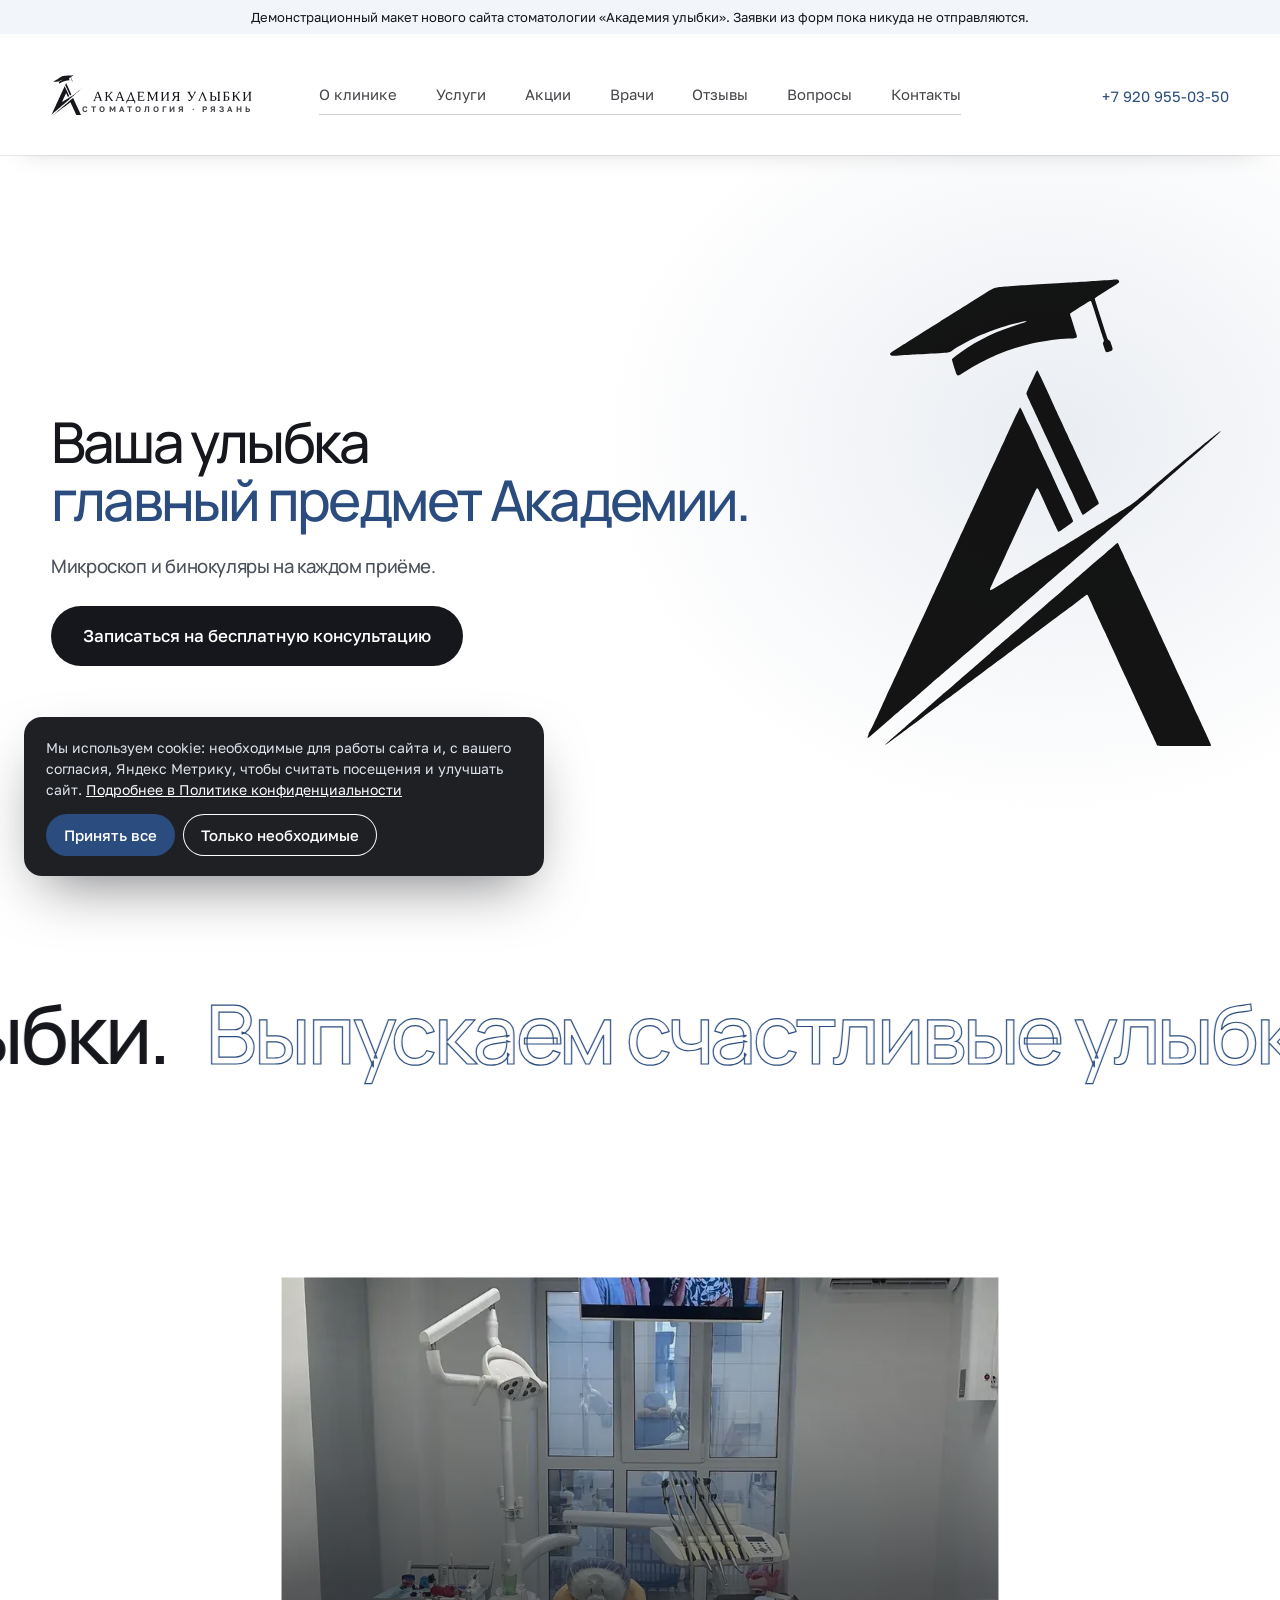
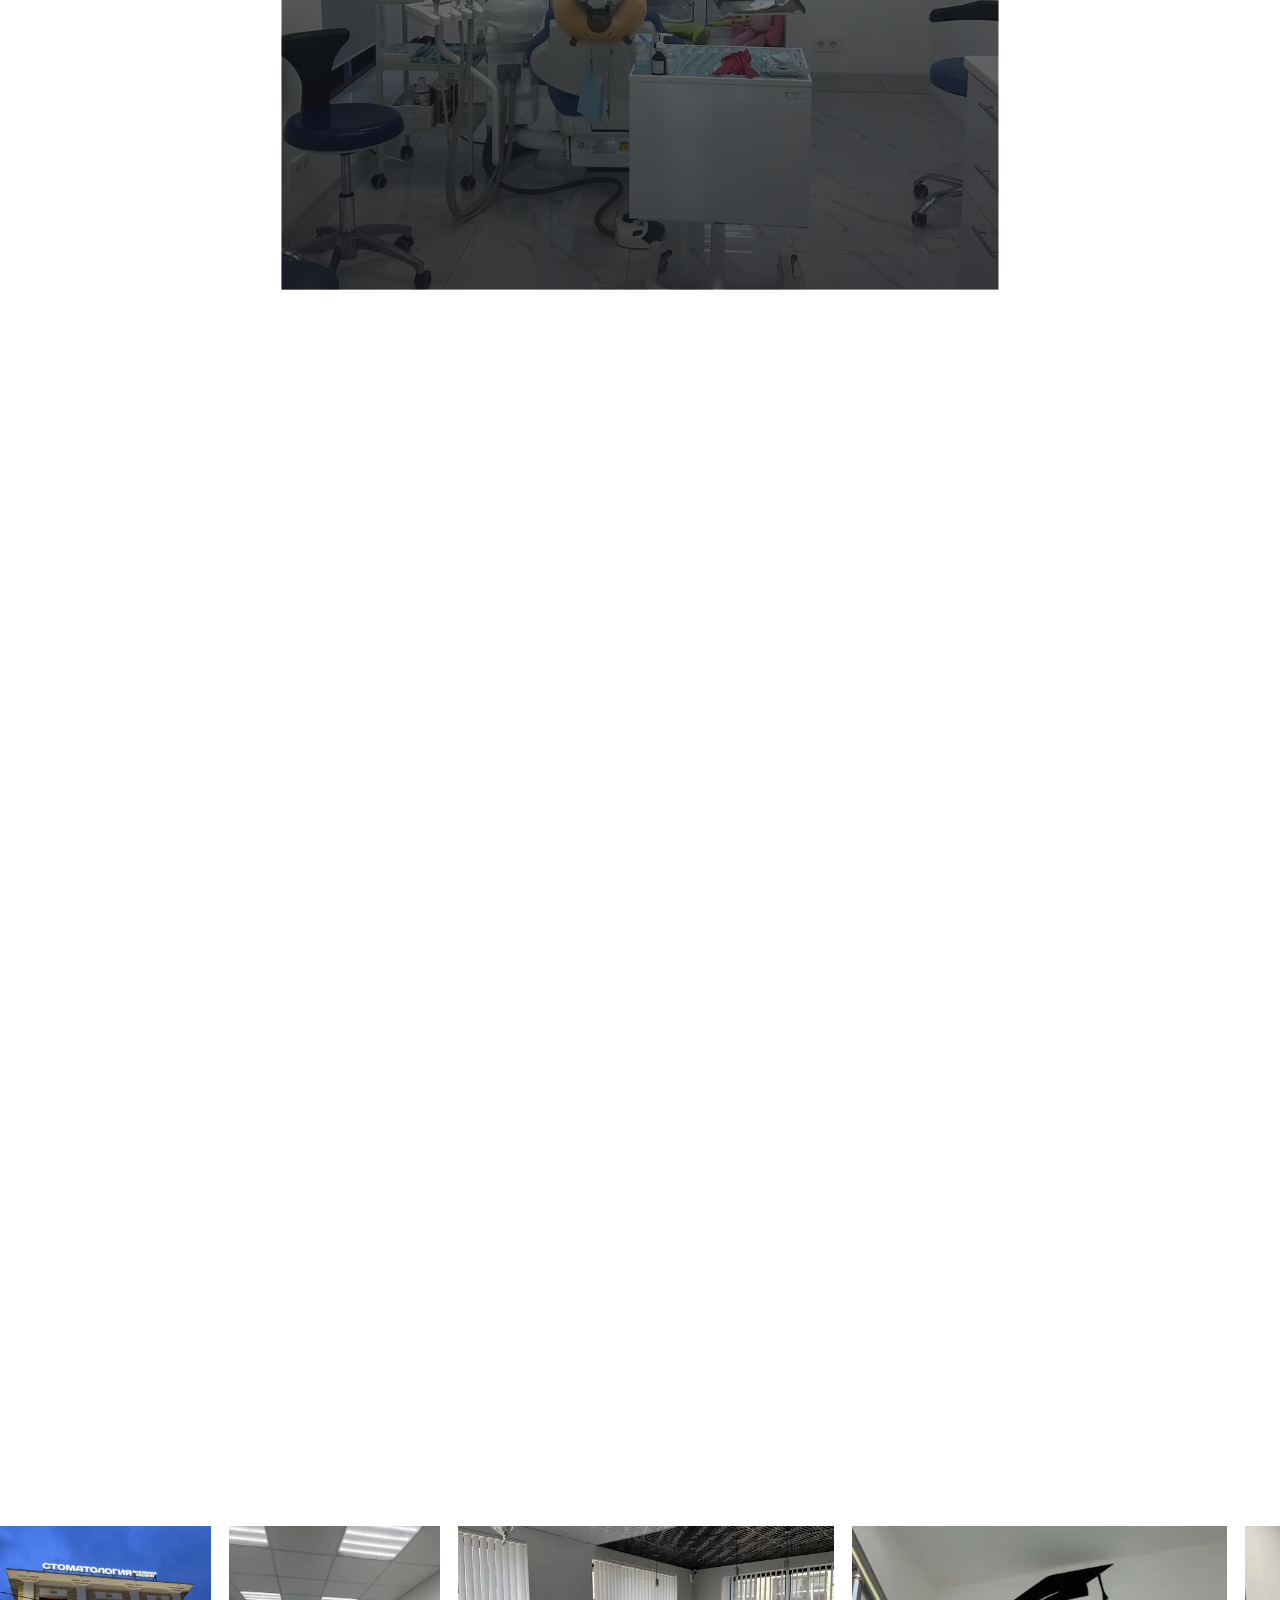
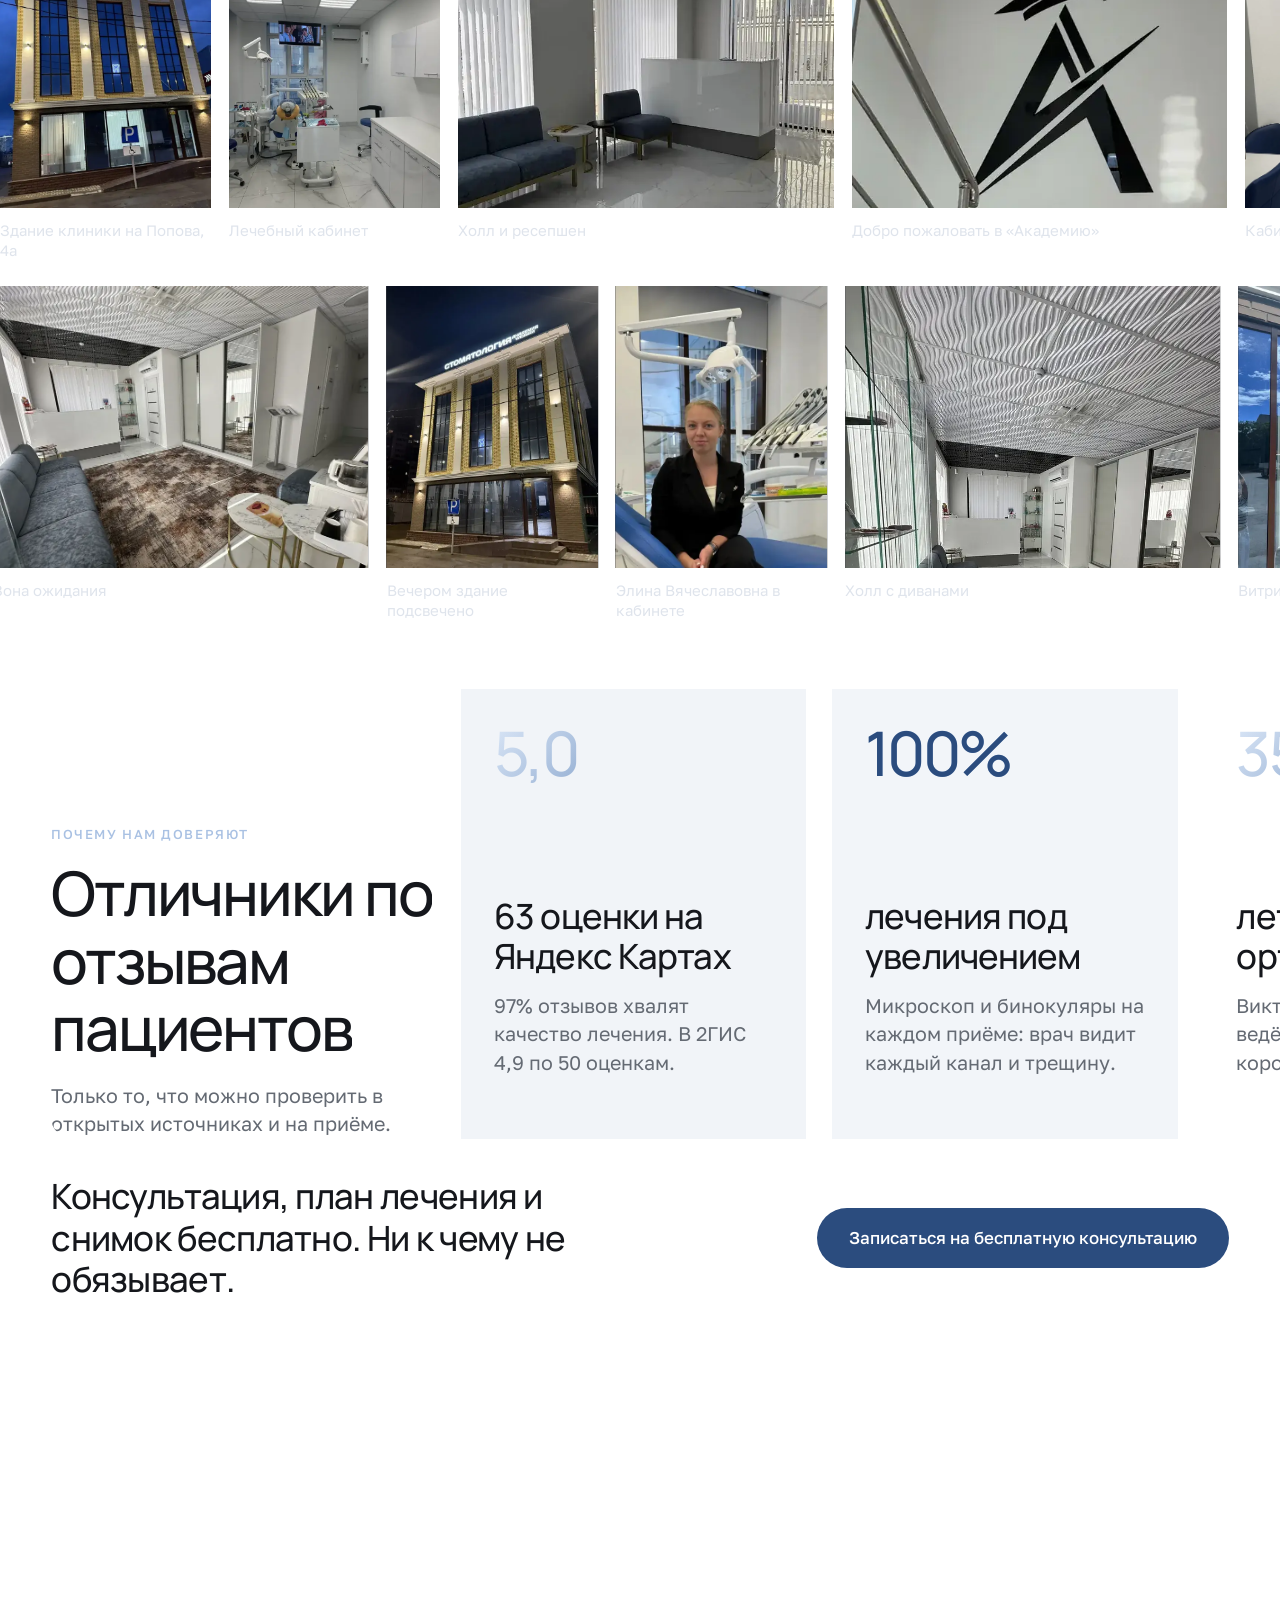
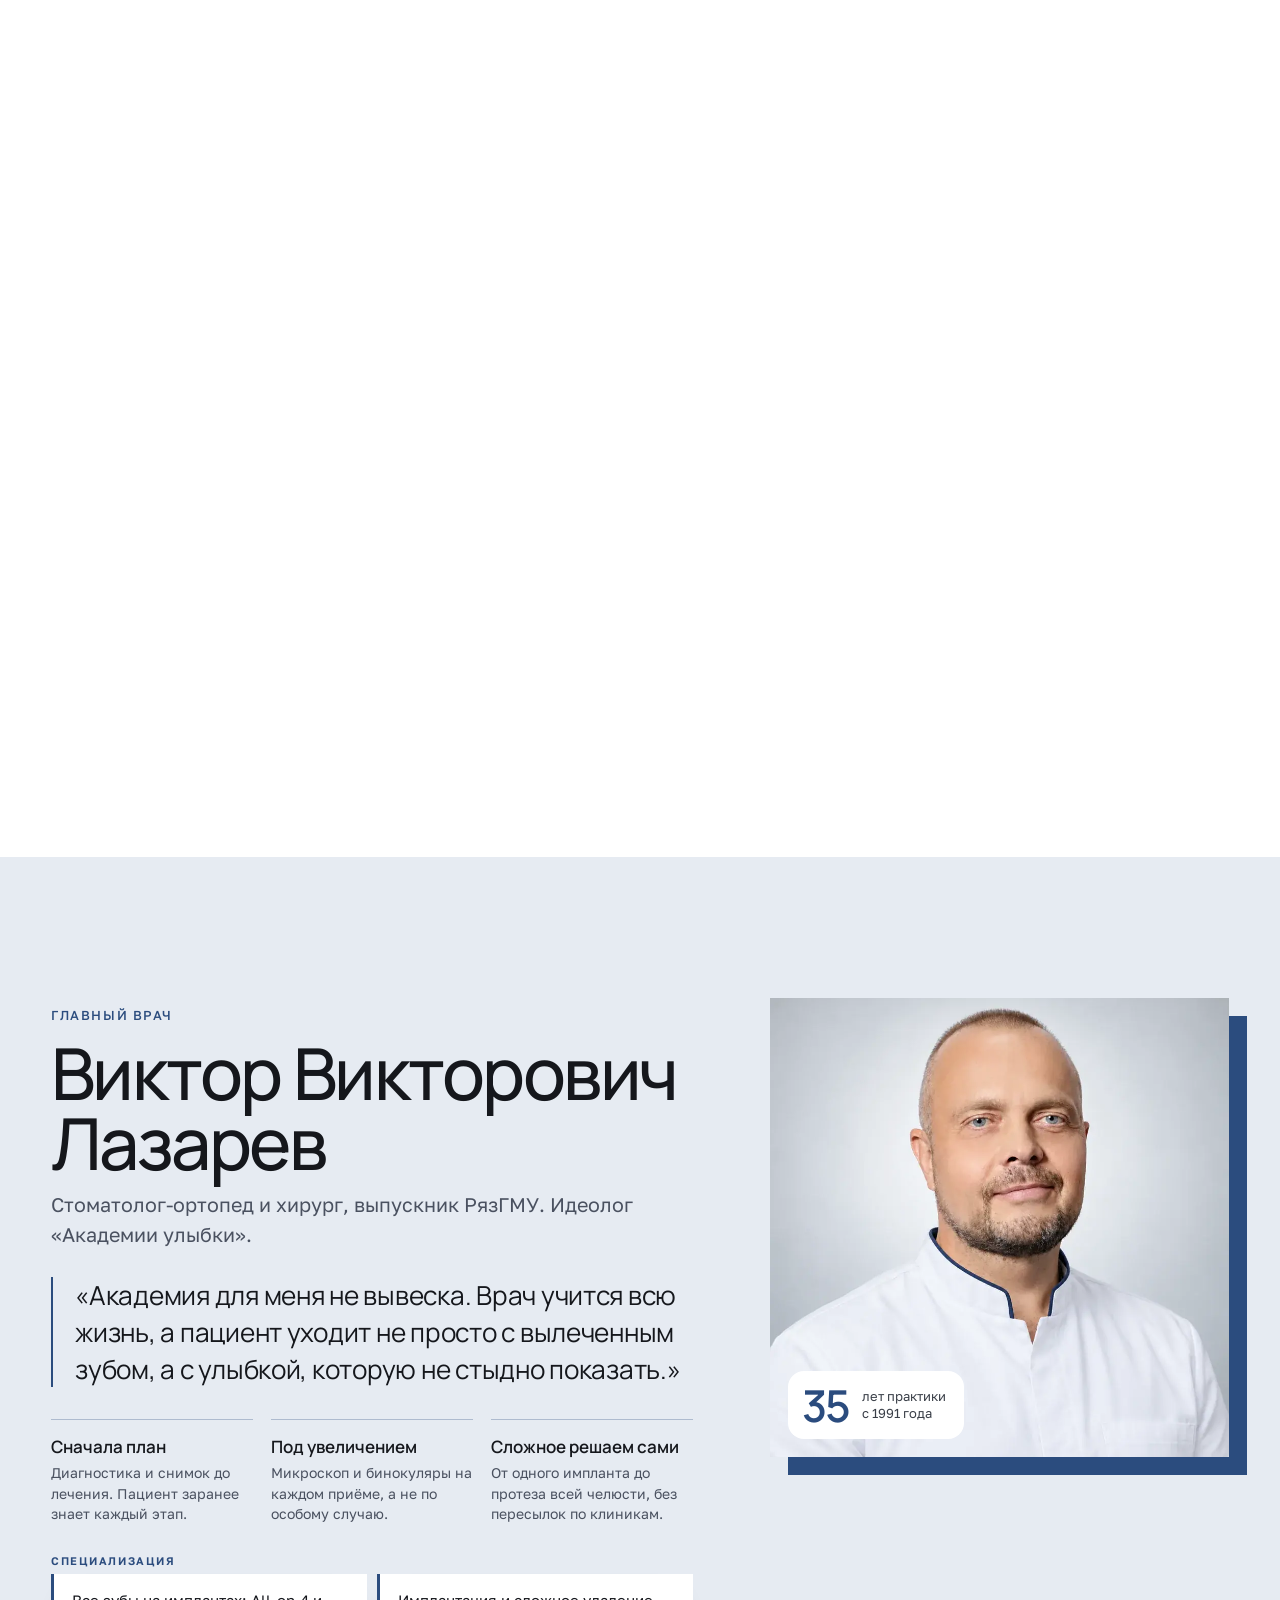
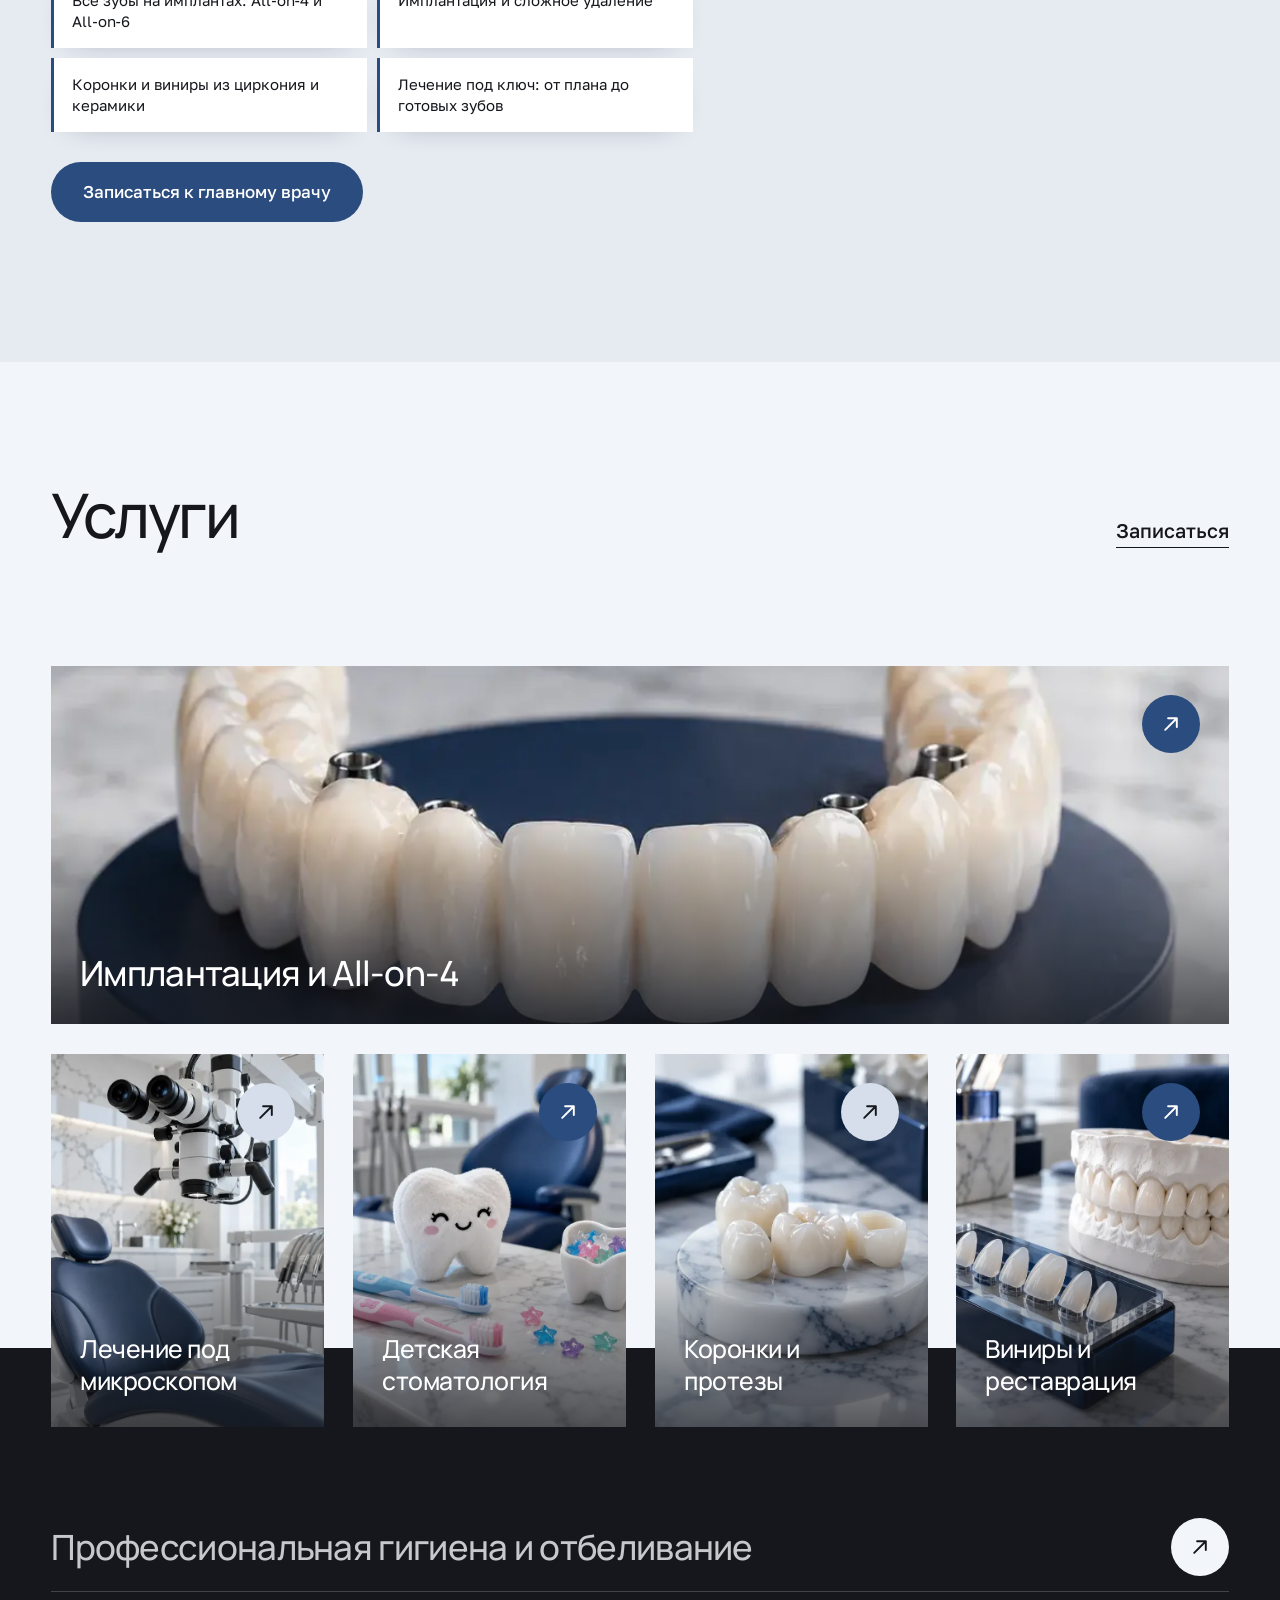
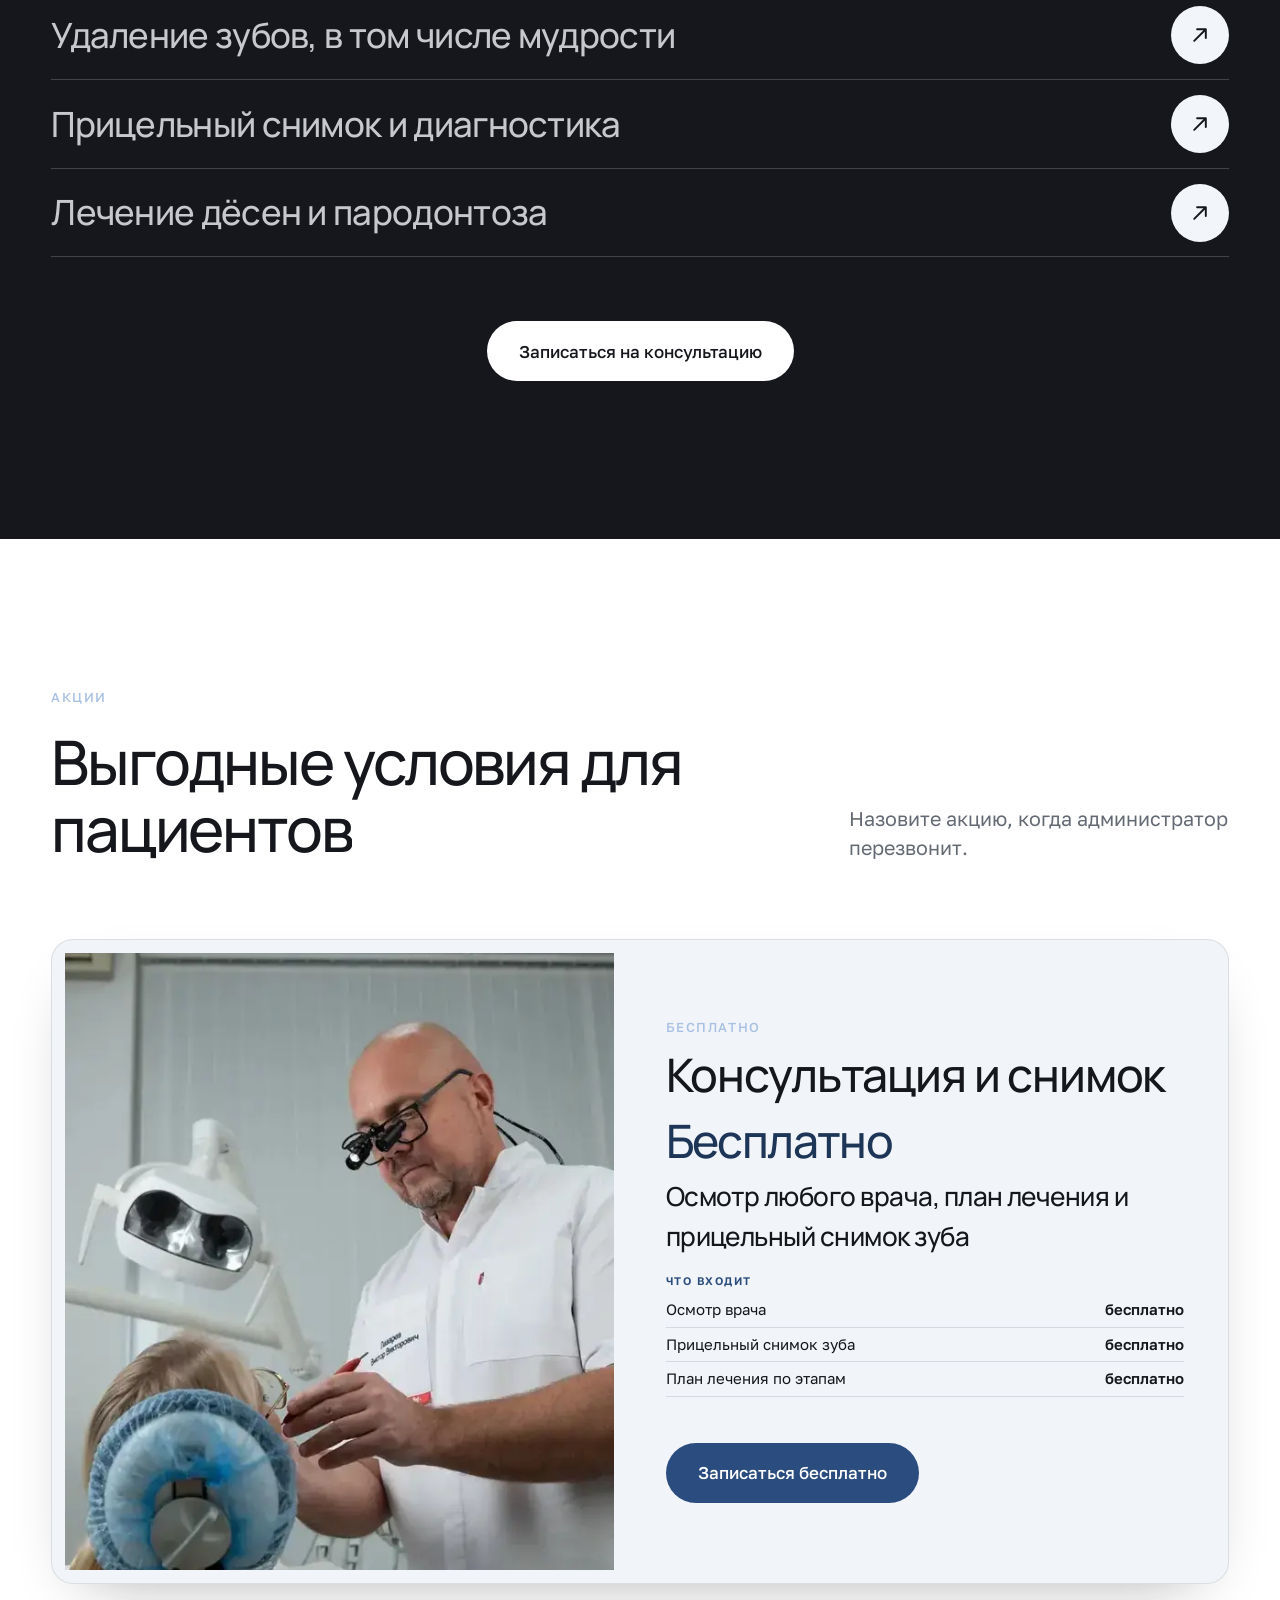
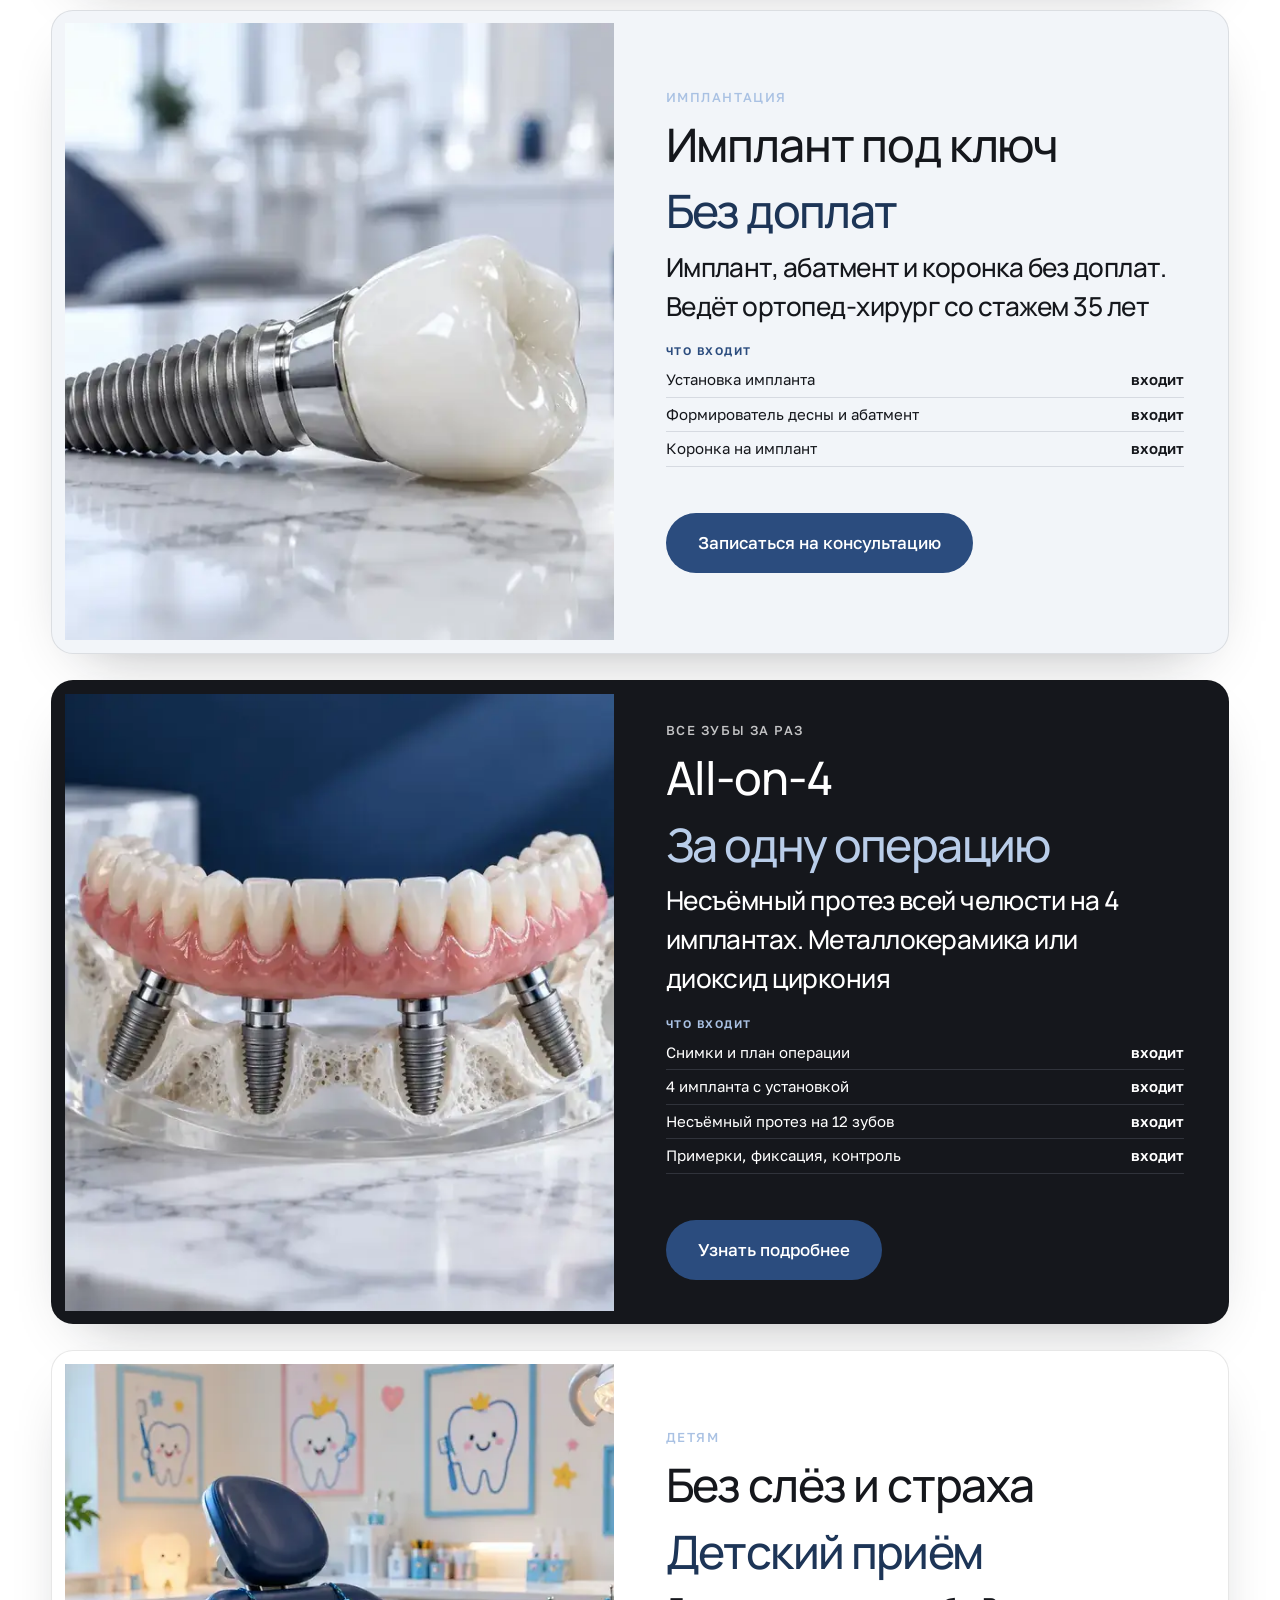
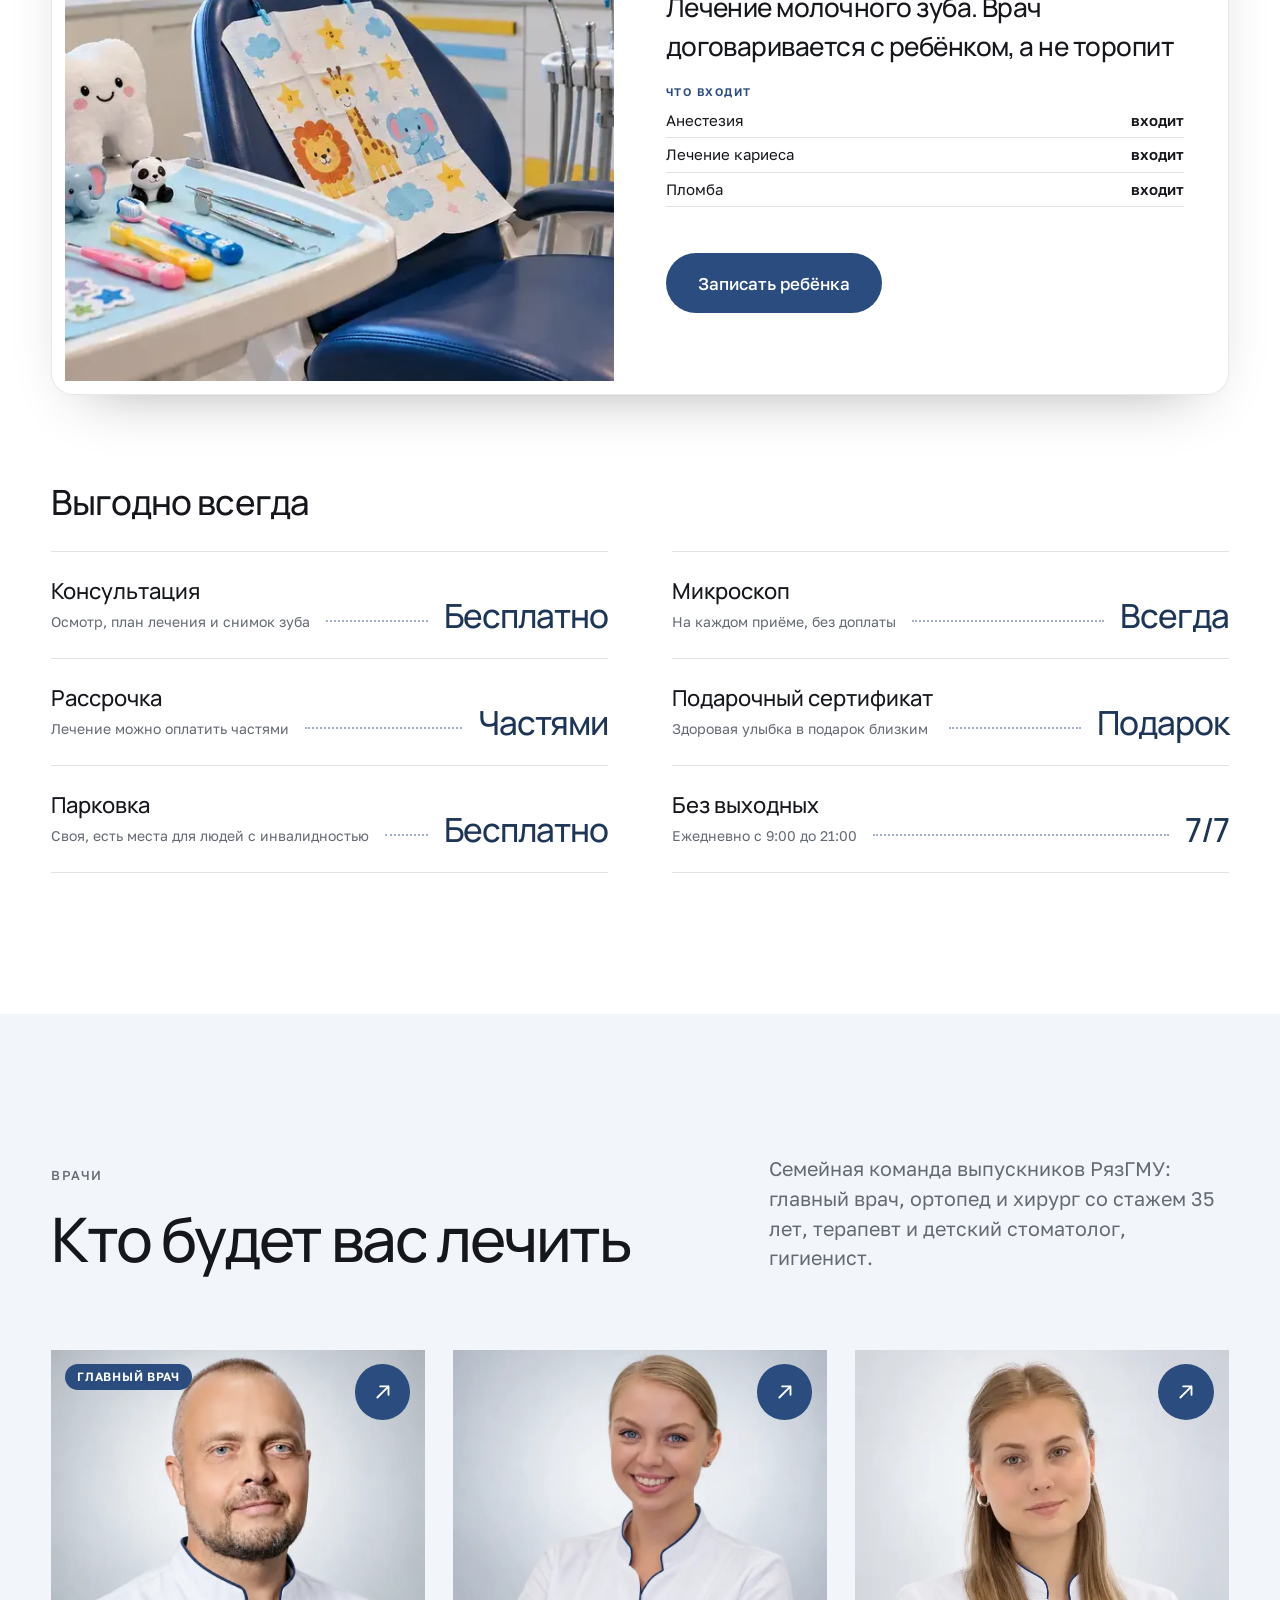
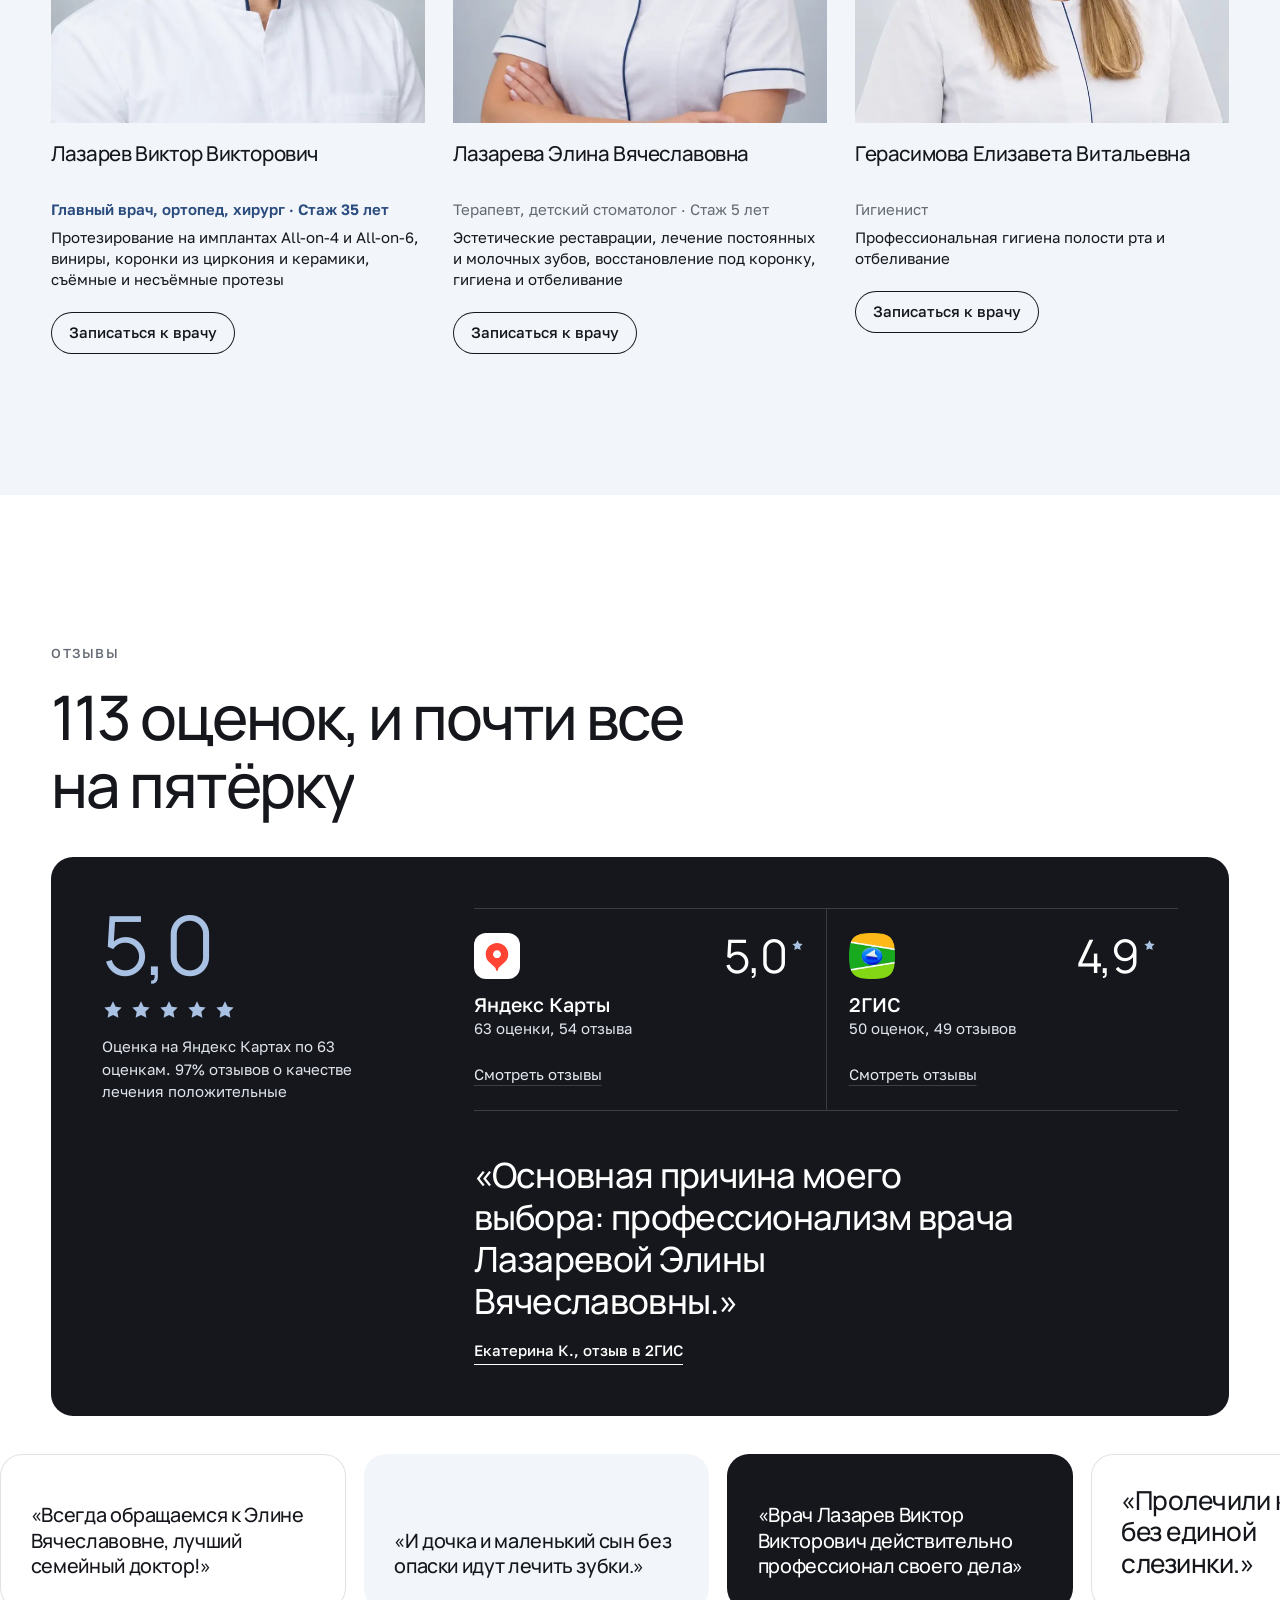
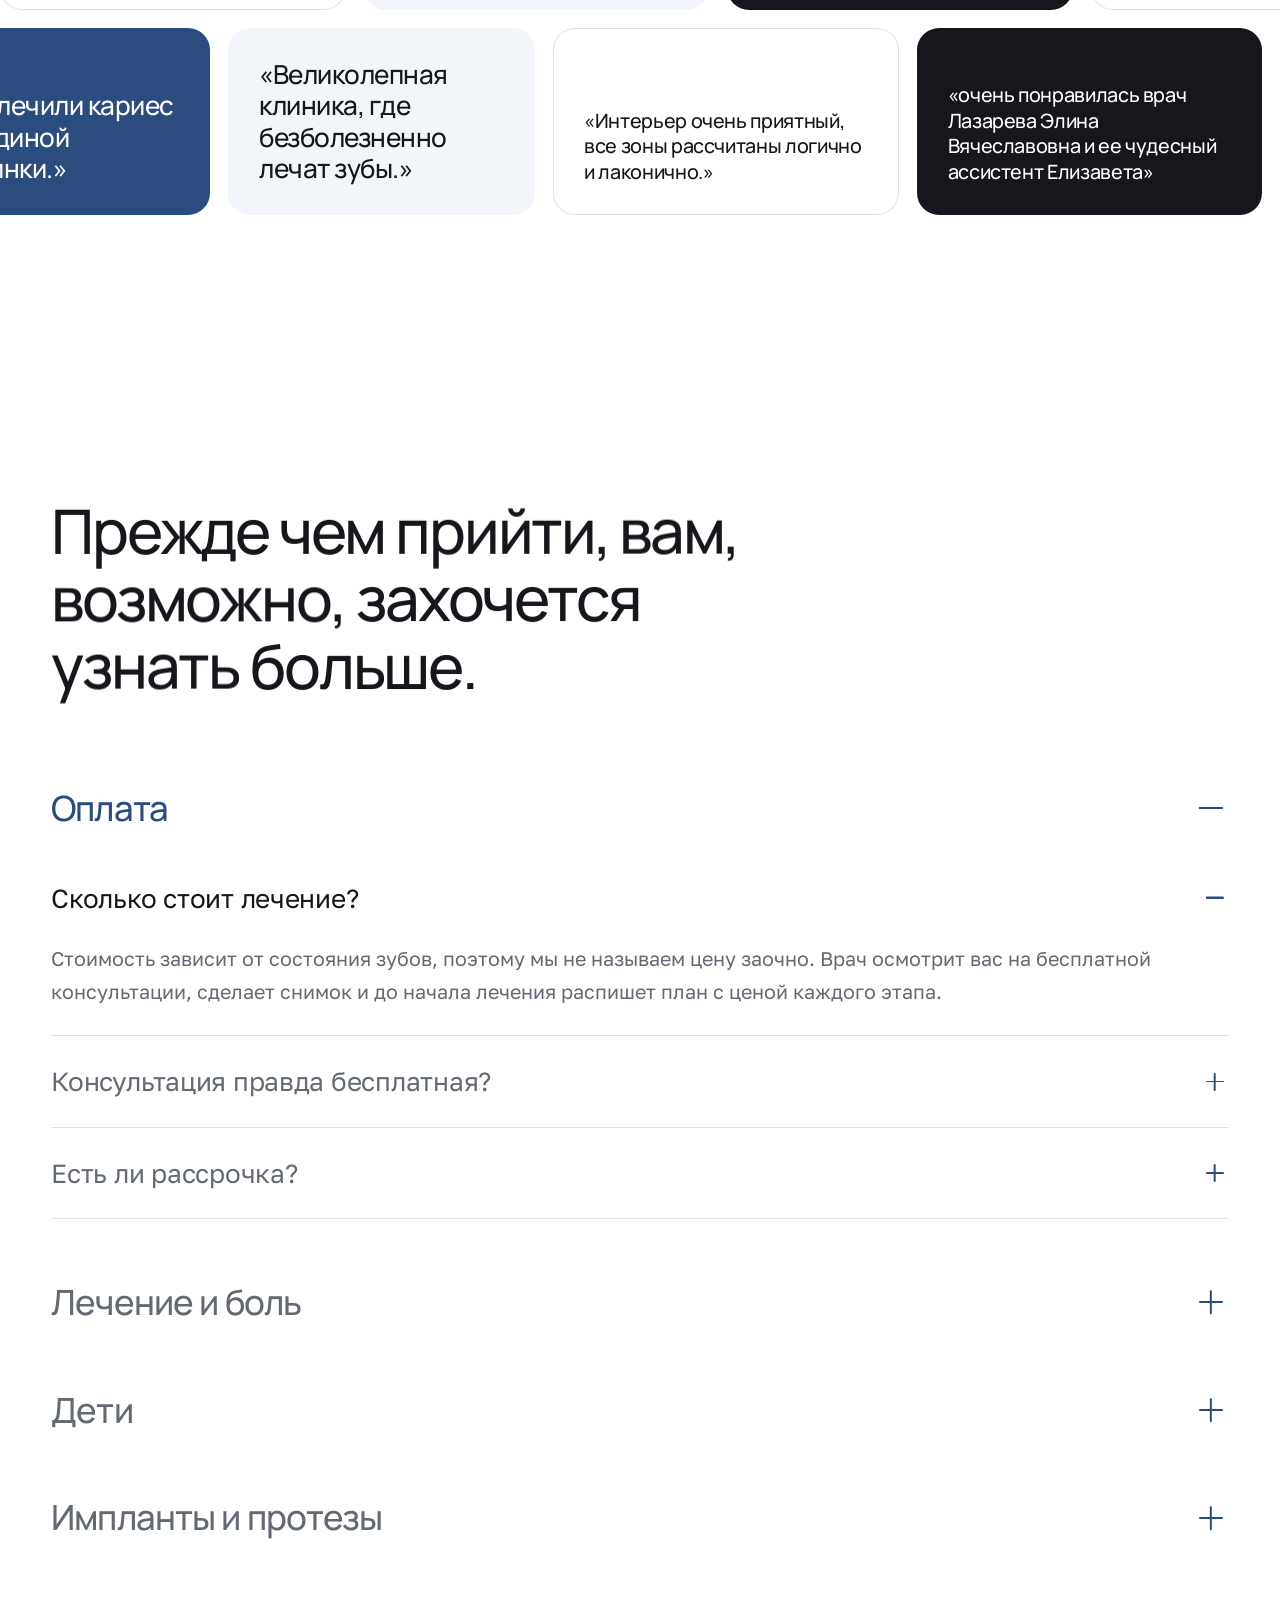
==== commit c309ae5d: "Специализация главного врача: выбран вариант 2, переключатель убран Co-Authored-By: Claude Opus 5.5 " ====
--- a/index.html
+++ b/index.html
@@ -135,7 +135,7 @@
     <p class="au-chief__role">Стоматолог-ортопед и хирург, выпускник РязГМУ. Идеолог «Академии улыбки».</p>
     <blockquote class="au-chief__quote" data-reveal><p>«Академия для меня не вывеска. Врач учится всю жизнь, а пациент уходит не просто с вылеченным зубом, а с улыбкой, которую не стыдно показать.»</p></blockquote>
     <ol class="au-chief__rules"><li data-reveal><b>Сначала план</b><span>Диагностика и снимок до лечения. Пациент заранее знает каждый этап.</span></li><li data-reveal><b>Под увеличением</b><span>Микроскоп и бинокуляры на каждом приёме, а не по особому случаю.</span></li><li data-reveal><b>Сложное решаем сами</b><span>От одного импланта до протеза всей челюсти, без пересылок по клиникам.</span></li></ol>
-    <div class="au-chief__fmt" id="spec" data-v="1"><p class="au-incl__t">Специализация</p><ul><li>Все зубы на имплантах: All‑on‑4 и All‑on‑6</li><li>Имплантация и сложное удаление</li><li>Коронки и виниры из циркония и керамики</li><li>Лечение под ключ: от плана до готовых зубов</li></ul></div>
+    <div class="au-chief__fmt" id="spec" data-v="2"><p class="au-incl__t">Специализация</p><ul><li>Все зубы на имплантах: All‑on‑4 и All‑on‑6</li><li>Имплантация и сложное удаление</li><li>Коронки и виниры из циркония и керамики</li><li>Лечение под ключ: от плана до готовых зубов</li></ul></div>
     <a class="btn btn--lg" href="#contacts" data-modal="book" data-doctor="lazarev">Записаться к главному врачу</a>
   </div>
 </div></section>
@@ -450,9 +450,5 @@
 </div></div>
 </div>
 <script src="assets/rvm.js?v=8686533e" async></script>
-<div class="au-vp" role="group" aria-label="Варианты оформления (демо)"><b>Варианты</b>
-<span>Специализация</span><span class="au-vp__g" data-t="spec"><button data-v="1">1</button><button data-v="2">2</button><button data-v="3">3</button><button data-v="4">4</button><button data-v="5">5</button></span></div>
-<script>(function(){var K="au-v-";function set(t,v,go){var el=document.getElementById(t);if(!el)return;el.setAttribute("data-v",v);document.querySelectorAll('.au-vp__g[data-t="'+t+'"] button').forEach(function(b){b.classList.toggle("on",b.getAttribute("data-v")==v)});try{localStorage.setItem(K+t,v)}catch(e){}if(go)el.scrollIntoView({behavior:"smooth",block:"center"});if(window.ScrollTrigger)ScrollTrigger.refresh()}
-document.querySelectorAll(".au-vp__g").forEach(function(g){var t=g.getAttribute("data-t"),v="1";try{v=localStorage.getItem(K+t)||"1"}catch(e){}set(t,v);g.addEventListener("click",function(e){var b=e.target.closest("button");if(b)set(t,b.getAttribute("data-v"),true)})})})();</script>
 </body>
 </html>
